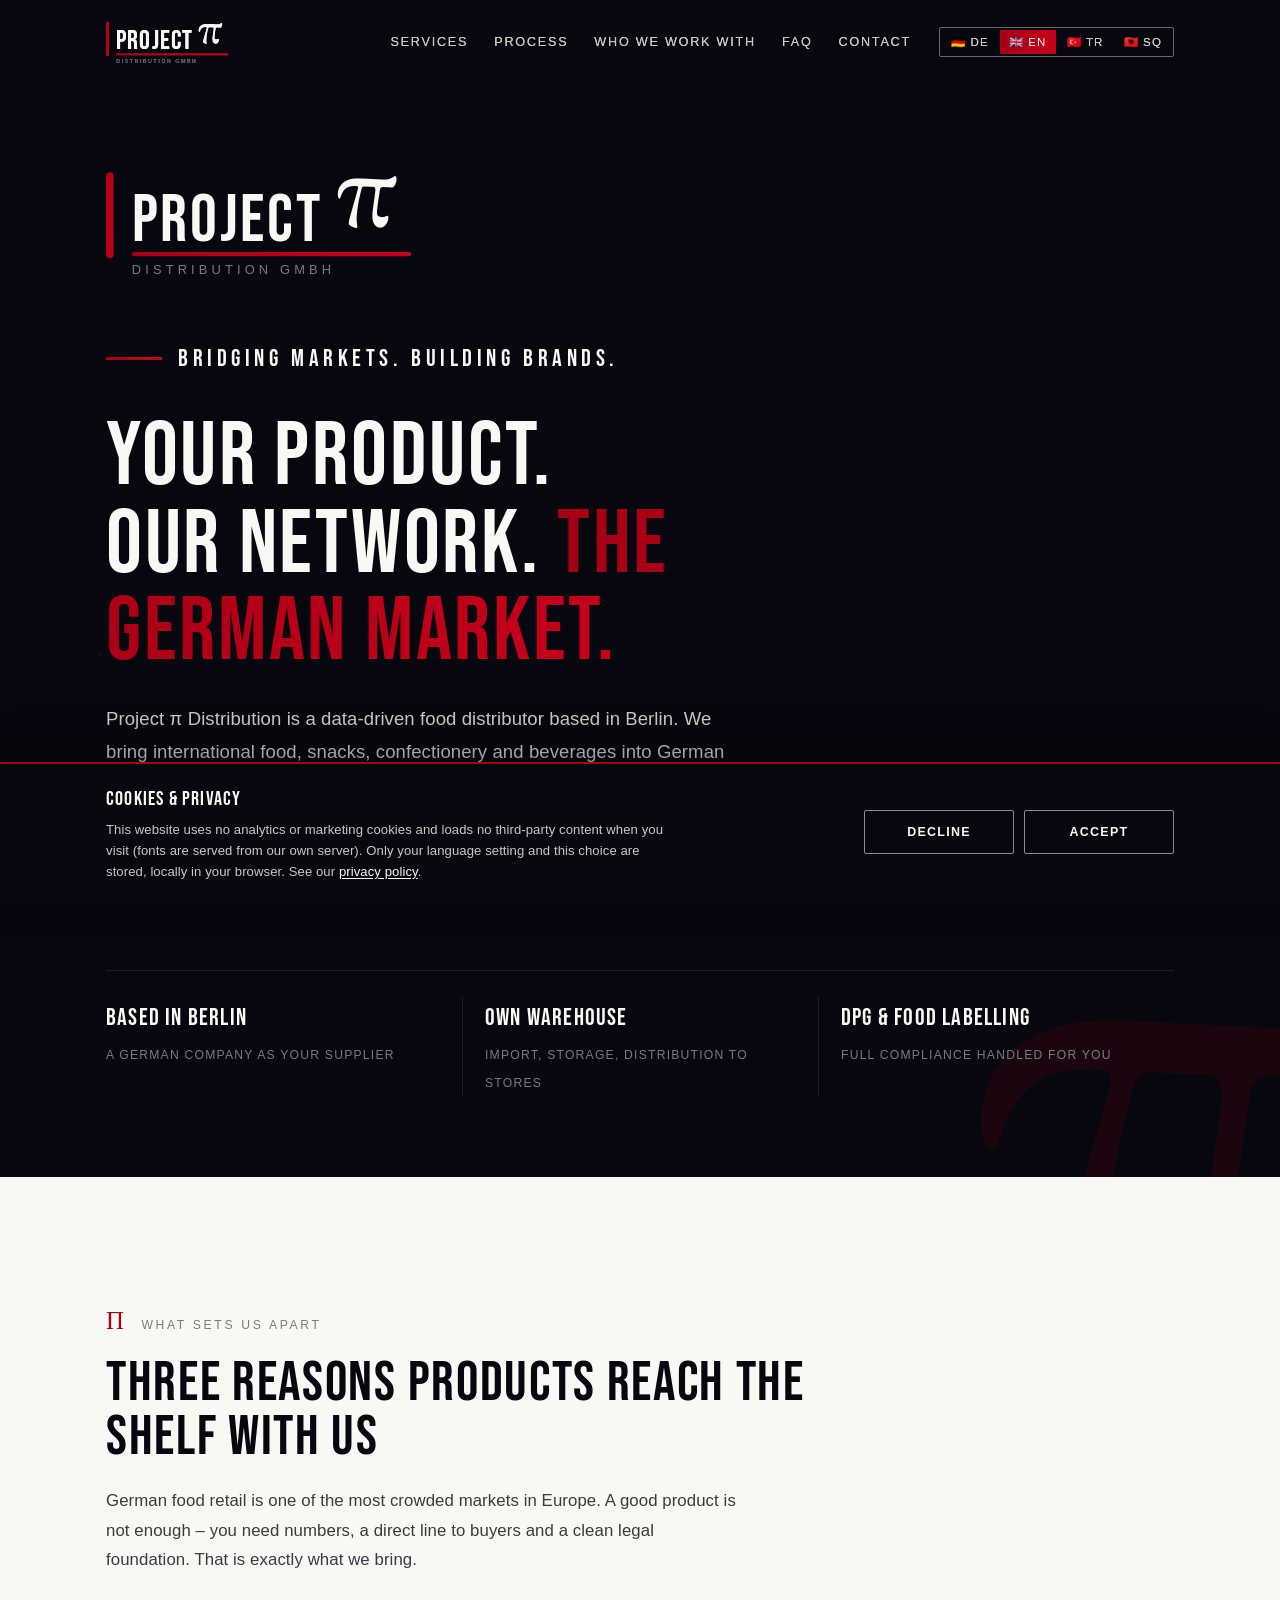
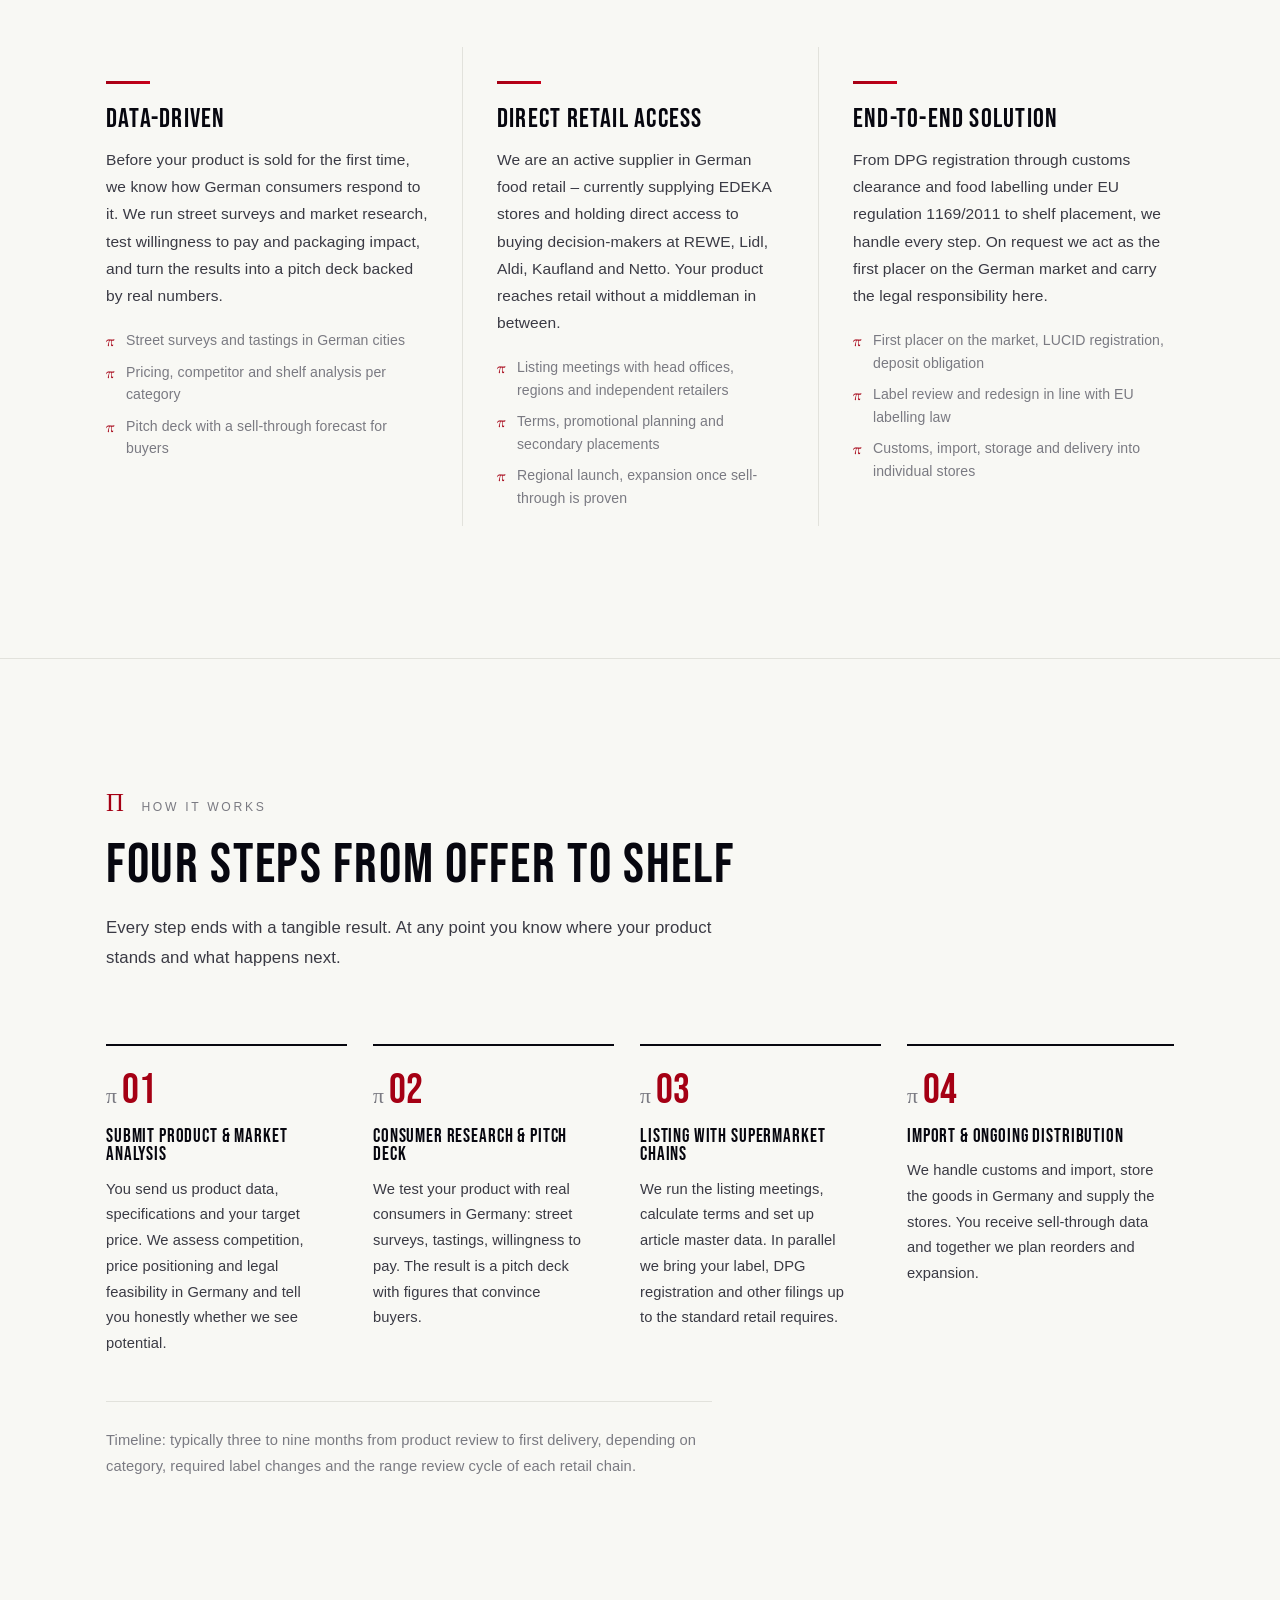
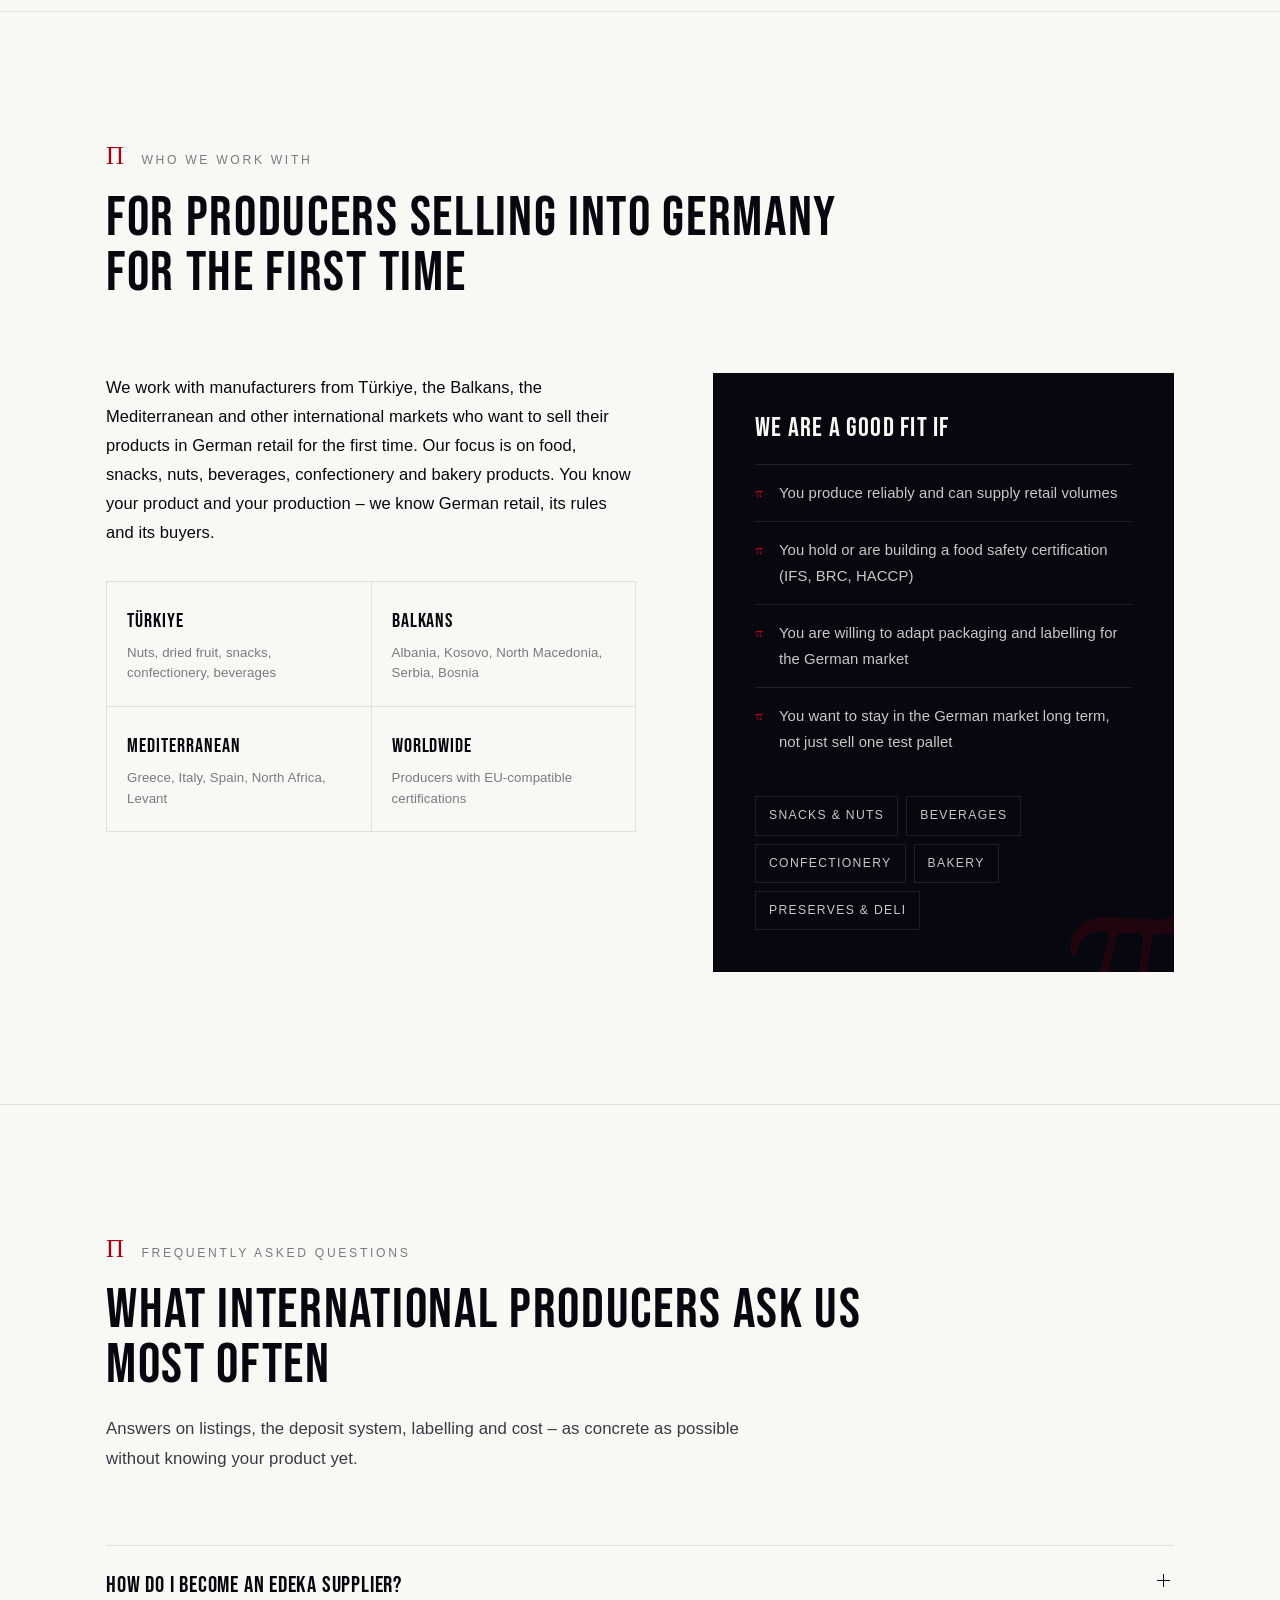
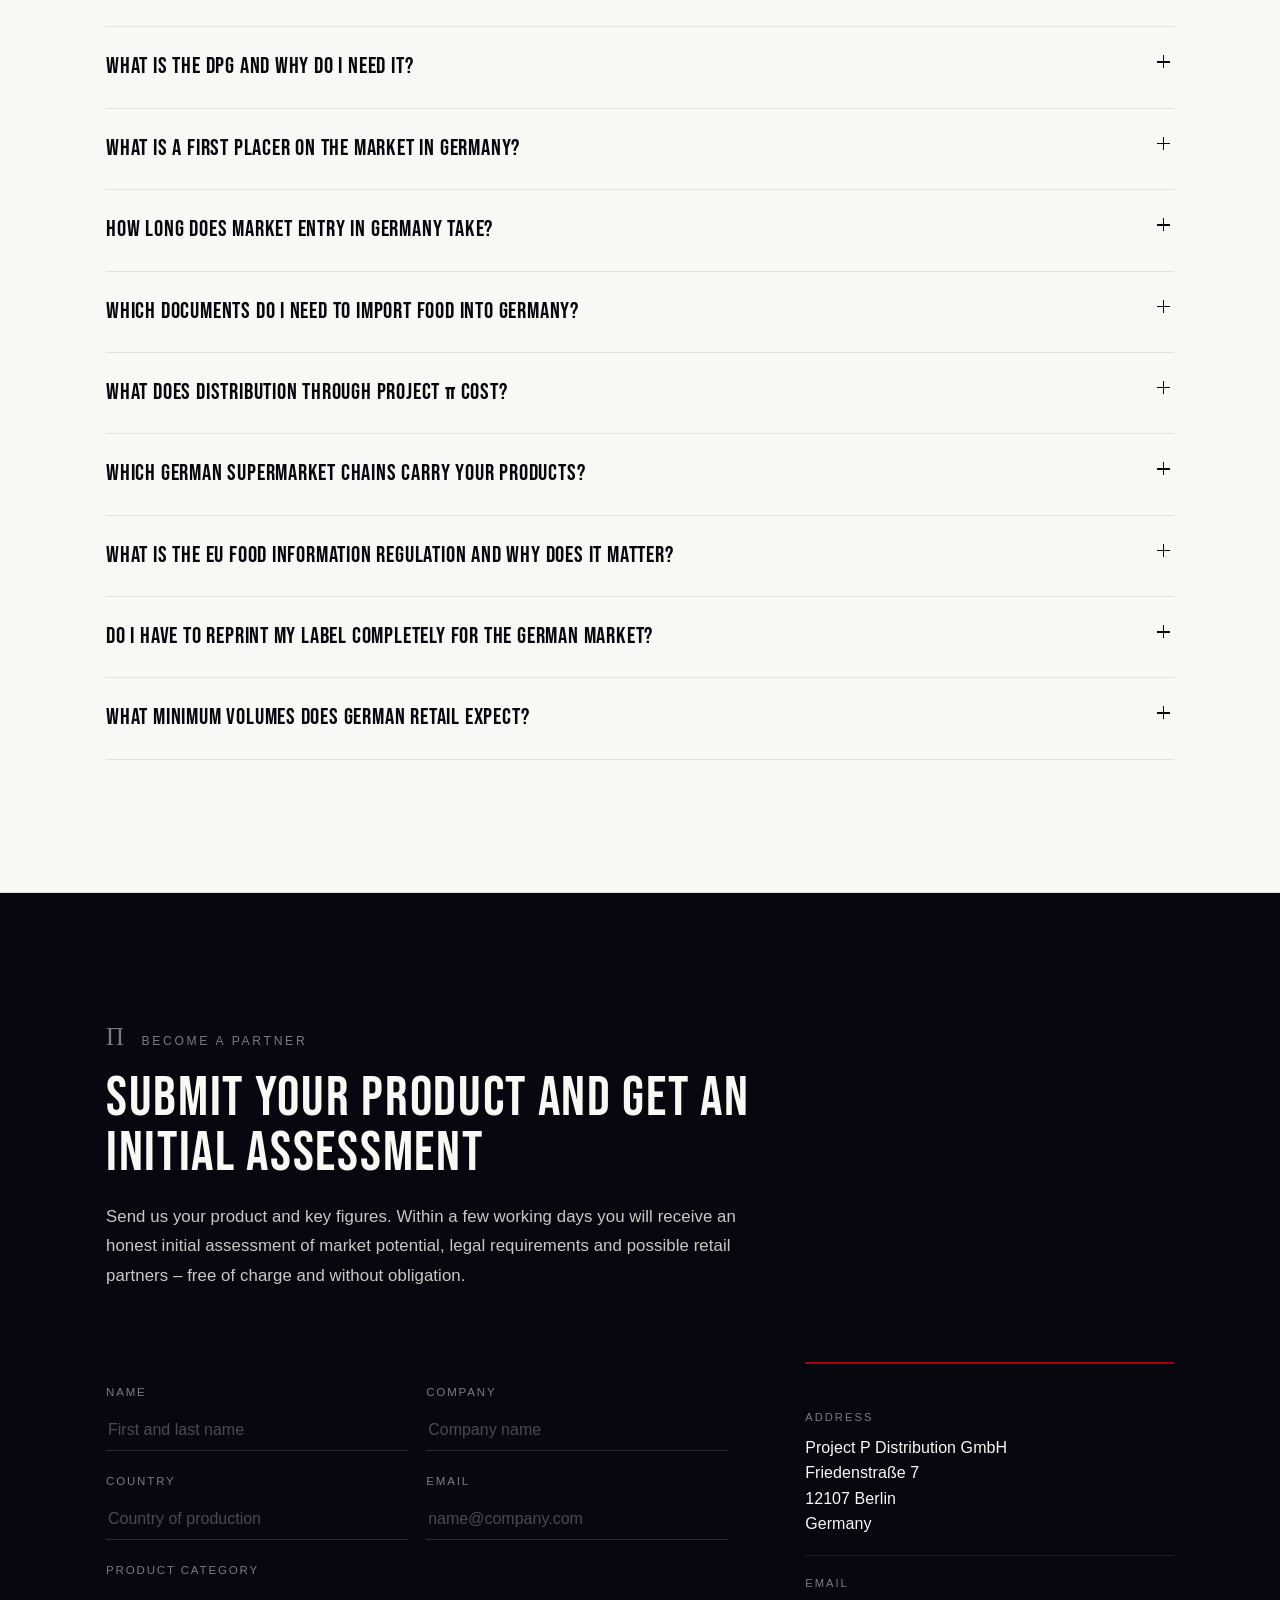
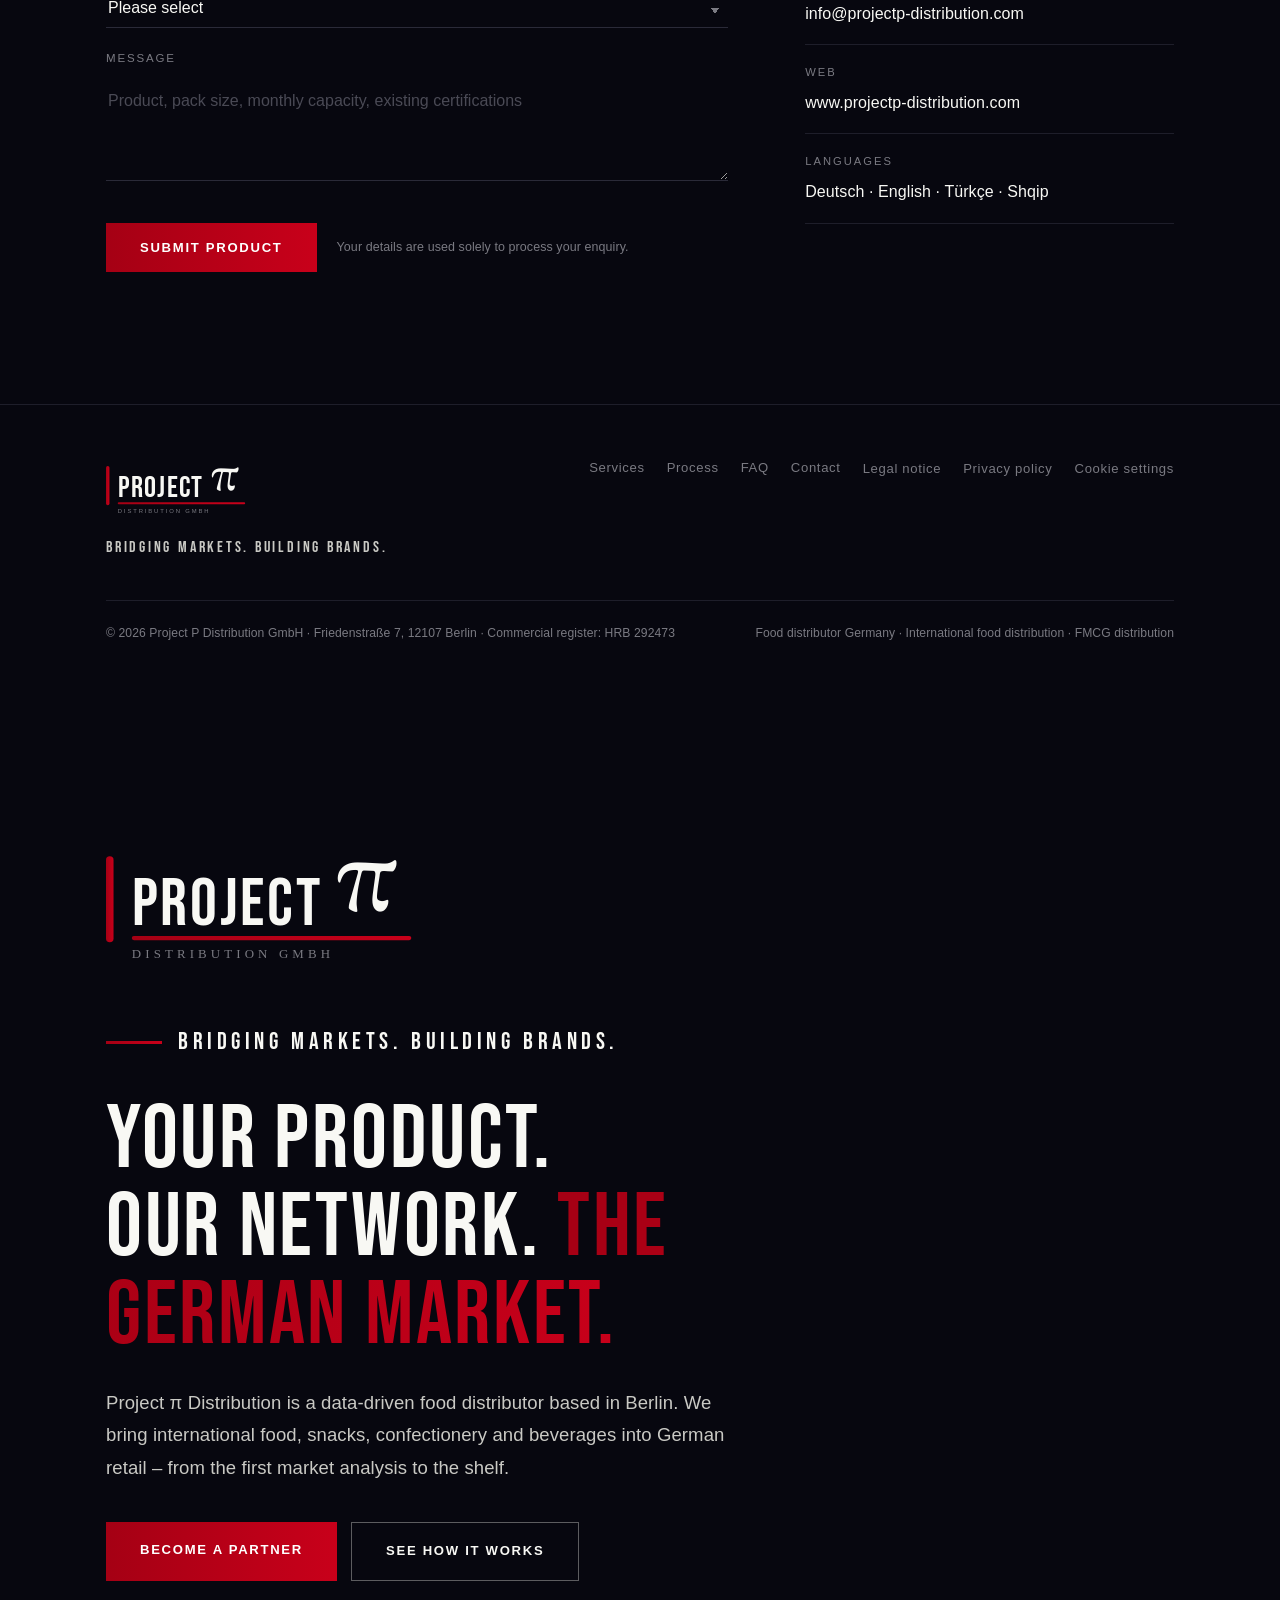
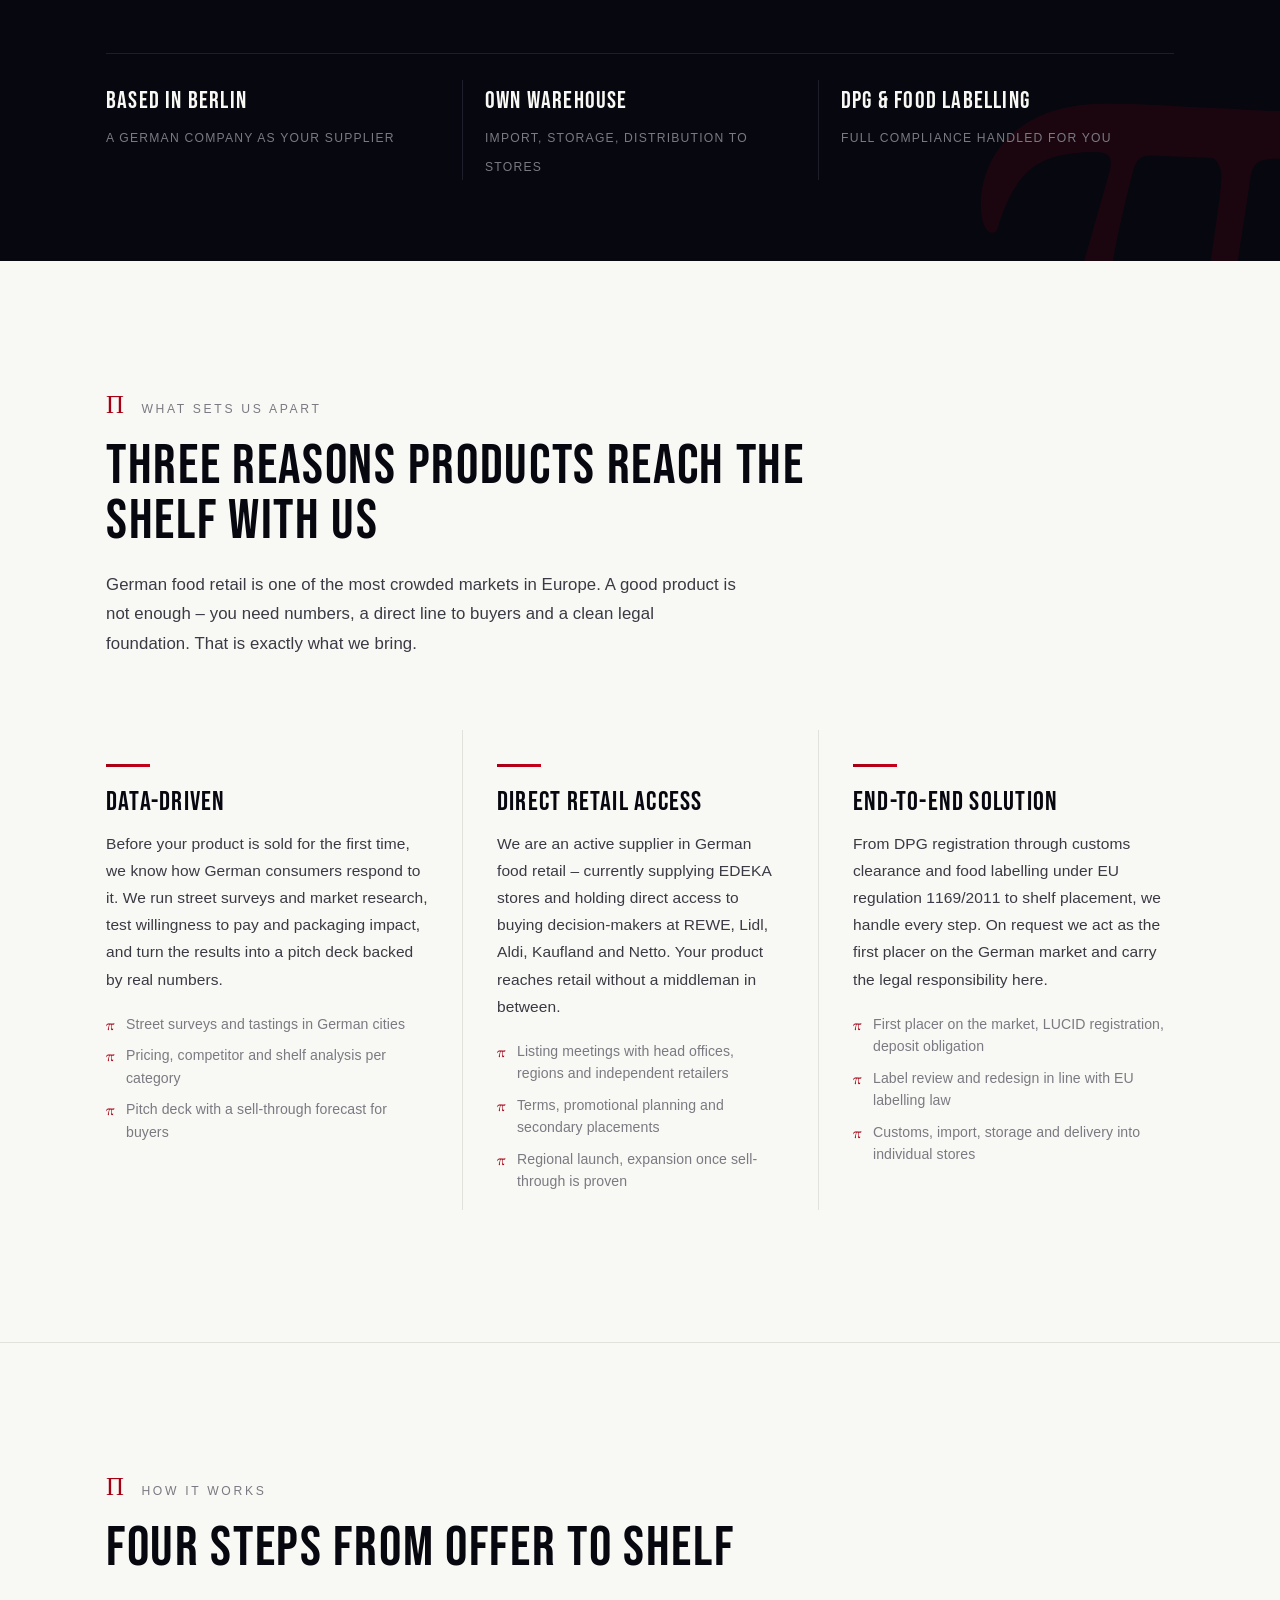
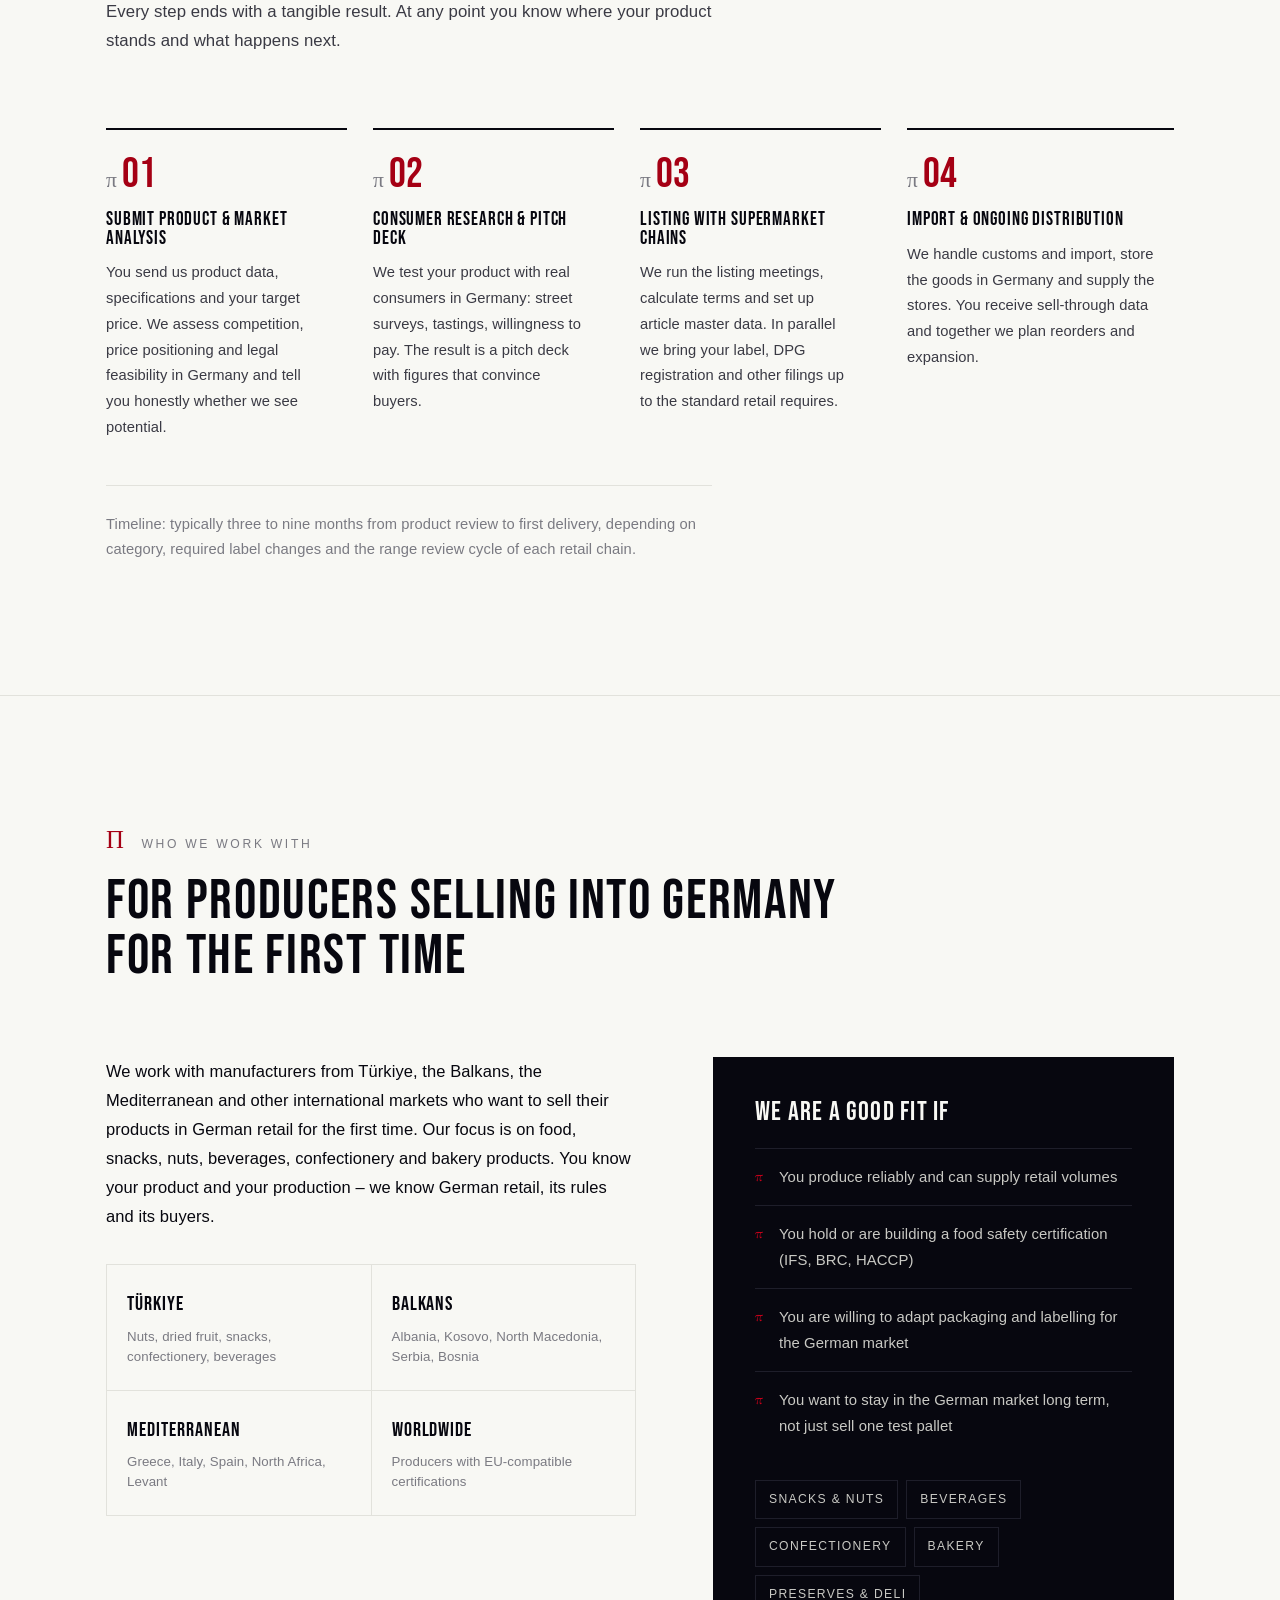
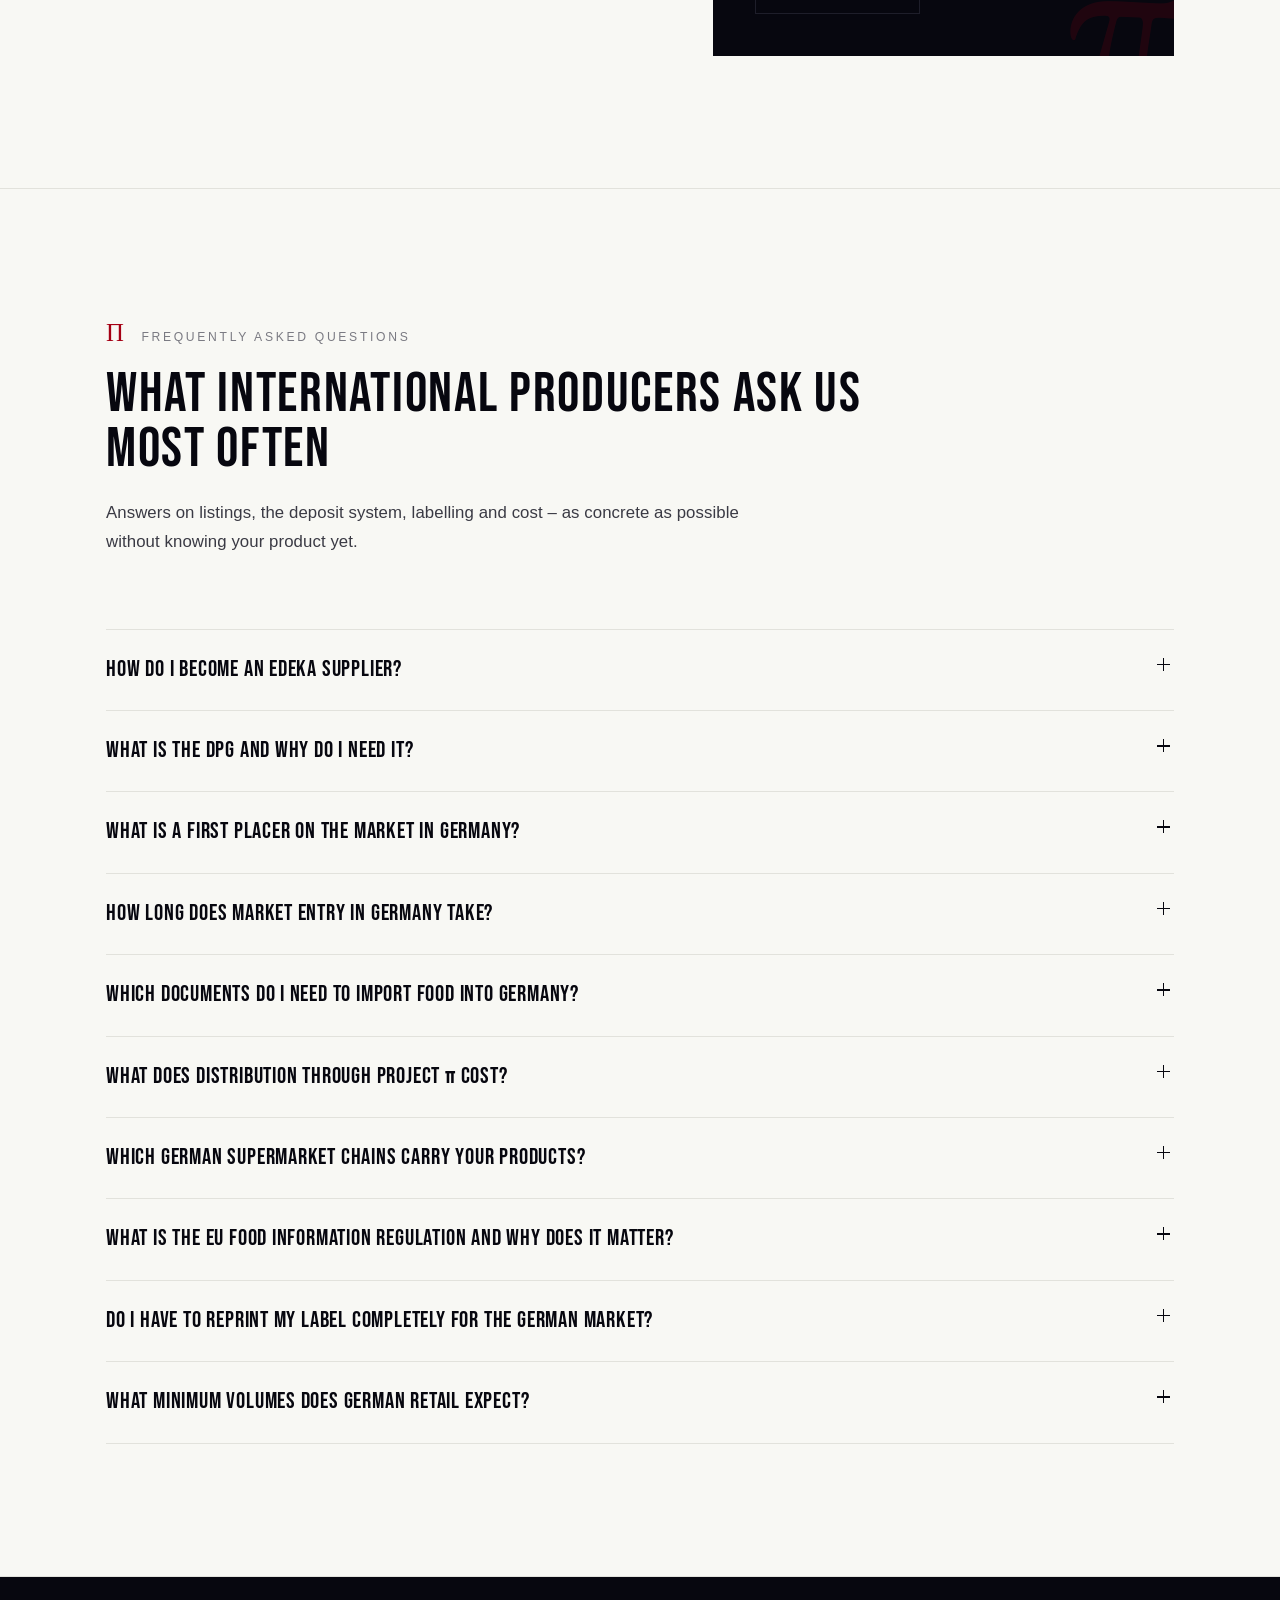
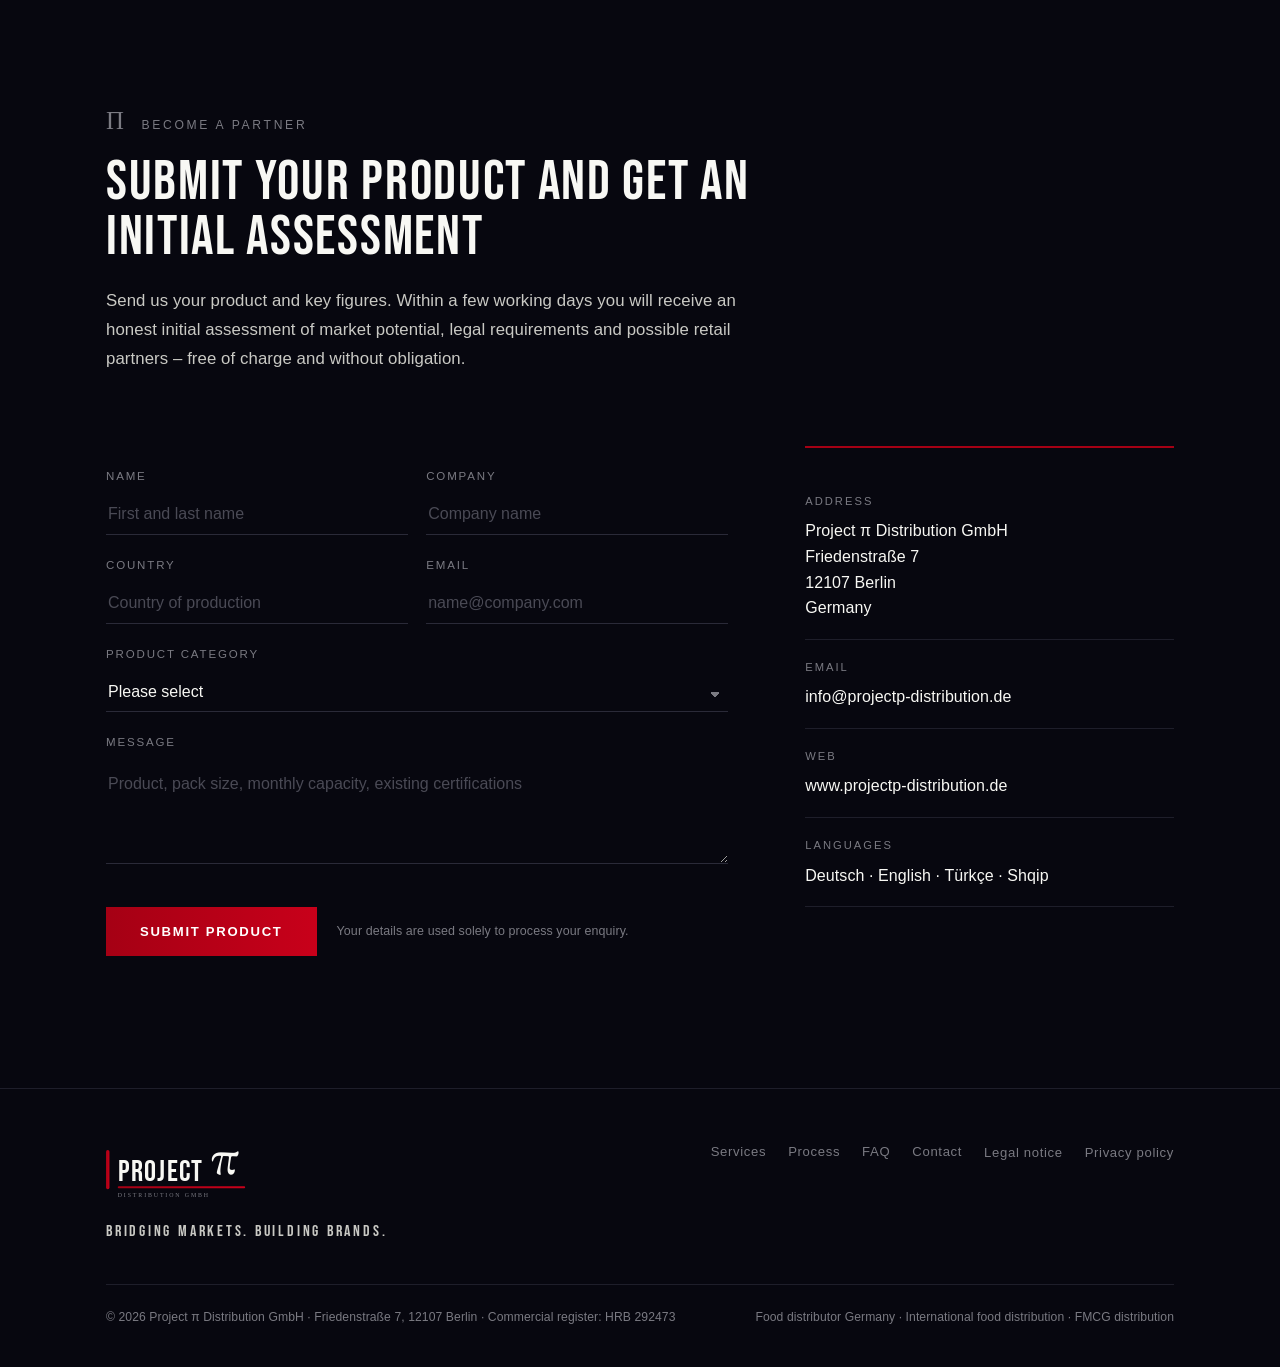
==== index.html @ 5d92ca2a "Update index.html" ====
<!DOCTYPE html>
<!DOCTYPE html>
<html lang="de">
<head>
<meta charset="utf-8">
<meta name="viewport" content="width=device-width, initial-scale=1">
<title>Project P Distribution GmbH – Lebensmittel Distributor Deutschland | EDEKA Lieferant werden</title>
<meta name="description" content="Datengetriebene Lebensmitteldistribution aus Berlin. Wir bringen internationale Lebensmittel, Snacks und Getränke in den deutschen Einzelhandel – EDEKA, REWE, Lidl, Aldi, Kaufland. Marktforschung, DPG-Anmeldung, LMIV-Kennzeichnung, Zollabwicklung und Listung aus einer Hand.">
<meta name="keywords" content="Lebensmittel Distributor Deutschland, food distributor Germany, EDEKA Lieferant werden, REWE Lieferant werden, German supermarket supplier, Lebensmittel Importeur Deutschland, food importer Germany, Erstinverkehrbringer Deutschland, DPG Anmeldung, Deutsches Pfandsystem, Markteintritt Deutschland Lebensmittel, FMCG distributor Germany, international food distribution Germany, Turkish food distributor Germany, Balkan food distributor Germany, Mediterranean food Germany, Lebensmittel exportieren nach Deutschland, LMIV Kennzeichnung, EU food import regulations, Zollabwicklung Lebensmittel Deutschland, Pfandpflicht Deutschland, Supermarkt Lieferant Deutschland, data driven food distribution">
<meta name="robots" content="index, follow, max-snippet:-1, max-image-preview:large">
<meta name="author" content="Project P Distribution GmbH">
<link rel="canonical" href="https://www.projectp-distribution.com/">

<link rel="alternate" hreflang="de" href="https://www.projectp-distribution.com/?lang=de">
<link rel="alternate" hreflang="en" href="https://www.projectp-distribution.com/?lang=en">
<link rel="alternate" hreflang="tr" href="https://www.projectp-distribution.com/?lang=tr">
<link rel="alternate" hreflang="sq" href="https://www.projectp-distribution.com/?lang=sq">
<link rel="alternate" hreflang="x-default" href="https://www.projectp-distribution.com/">

<meta property="og:type" content="website">
<meta property="og:site_name" content="Project P Distribution GmbH">
<meta property="og:locale" content="de_DE">
<meta property="og:locale:alternate" content="en_GB">
<meta property="og:locale:alternate" content="tr_TR">
<meta property="og:locale:alternate" content="sq_AL">
<meta property="og:url" content="https://www.projectp-distribution.com/">
<meta property="og:title" content="Project P Distribution GmbH – Ihr Zugang zum deutschen Lebensmitteleinzelhandel">
<meta property="og:description" content="Datengetriebene Lebensmitteldistribution aus Berlin: Marktforschung, Listung bei deutschen Supermarktketten, DPG, LMIV, Import und Logistik aus einer Hand.">
<meta property="og:image" content="https://www.projectp-distribution.com/og-image.png">
<meta name="twitter:card" content="summary_large_image">
<meta name="twitter:title" content="Project P Distribution GmbH – Food Distributor Germany">
<meta name="twitter:description" content="Bridging markets. Building brands. Internationale Lebensmittelproduzenten in den deutschen Einzelhandel bringen.">
<meta name="twitter:image" content="https://www.projectp-distribution.com/og-image.png">
<meta name="theme-color" content="#07070F">

<link rel="icon" href="data:image/svg+xml,%3Csvg xmlns='http://www.w3.org/2000/svg' viewBox='0 0 100 100'%3E%3Crect width='100' height='100' fill='%2307070F'/%3E%3Ctext x='50' y='74' font-family='EB Garamond,Garamond,serif' font-size='78' fill='%23A50014' text-anchor='middle'%3E%CF%80%3C/text%3E%3C/svg%3E">

<script type="application/ld+json">
{
  "@context": "https://schema.org",
  "@graph": [
    {
      "@type": "Organization",
      "@id": "https://www.projectp-distribution.com/#organization",
      "name": "Project P Distribution GmbH",
      "alternateName": ["Project P Distribution"],
      "url": "https://www.projectp-distribution.com/",
      "email": "info@projectp-distribution.com",
      "slogan": "Bridging markets. Building brands.",
      "description": "Datengetriebene Lebensmitteldistributionsagentur in Deutschland. Project P Distribution GmbH bringt internationale Lebensmittel, Snacks, Süßwaren und Getränke in den deutschen Lebensmitteleinzelhandel und übernimmt Marktforschung, Import, DPG-Anmeldung, LMIV-konforme Kennzeichnung, Zollabwicklung und Listung bei Supermarktketten.",
      "foundingLocation": {"@type": "Place", "name": "Berlin, Deutschland"},
      "address": {
        "@type": "PostalAddress",
        "streetAddress": "Friedenstraße 7",
        "postalCode": "12107",
        "addressLocality": "Berlin",
        "addressRegion": "Berlin",
        "addressCountry": "DE"
      },
      "contactPoint": [{
        "@type": "ContactPoint",
        "contactType": "sales",
        "email": "info@projectp-distribution.com",
        "areaServed": ["DE", "TR", "AL", "XK", "MK", "RS", "BA", "GR", "IT", "ES"],
        "availableLanguage": ["de", "en", "tr", "sq", "ar"]
      }],
      "knowsAbout": [
        "Lebensmittel Distributor Deutschland",
        "EDEKA Lieferant werden",
        "Erstinverkehrbringer Deutschland",
        "DPG Anmeldung Deutsches Pfandsystem",
        "LMIV Kennzeichnung",
        "Zollabwicklung Lebensmittel Deutschland",
        "FMCG distributor Germany",
        "German market entry for food products"
      ],
      "identifier": "HRB 292473"
    },
    {
      "@type": "WebSite",
      "@id": "https://www.projectp-distribution.com/#website",
      "url": "https://www.projectp-distribution.com/",
      "name": "Project P Distribution GmbH",
      "publisher": {"@id": "https://www.projectp-distribution.com/#organization"},
      "inLanguage": ["de", "en", "tr", "sq"]
    },
    {
      "@type": "Service",
      "@id": "https://www.projectp-distribution.com/#service-data",
      "name": "Datengetriebene Marktforschung für den deutschen Lebensmittelmarkt",
      "serviceType": "Consumer insights Germany",
      "provider": {"@id": "https://www.projectp-distribution.com/#organization"},
      "areaServed": {"@type": "Country", "name": "Deutschland"},
      "description": "Straßenumfragen, Konsumententests und Marktforschung zu Preisbereitschaft und Verpackungswirkung. Die Ergebnisse werden zu einem Pitchdeck mit belastbaren Zahlen verdichtet, mit dem Einkäufer im deutschen Lebensmitteleinzelhandel entscheiden können."
    },
    {
      "@type": "Service",
      "@id": "https://www.projectp-distribution.com/#service-retail",
      "name": "Listung bei deutschen Supermarktketten",
      "serviceType": "German supermarket supplier access",
      "provider": {"@id": "https://www.projectp-distribution.com/#organization"},
      "areaServed": {"@type": "Country", "name": "Deutschland"},
      "description": "Direkter Zugang zu Einkaufsentscheidern im deutschen Lebensmitteleinzelhandel, darunter EDEKA, REWE, Lidl, Aldi, Kaufland und Netto. Project P tritt selbst als Lieferant auf, sodass kein Zwischenhändler zwischen Produzent und Handel steht."
    },
    {
      "@type": "Service",
      "@id": "https://www.projectp-distribution.com/#service-compliance",
      "name": "Import, Compliance und Logistik für Lebensmittel",
      "serviceType": "Food import compliance Germany",
      "provider": {"@id": "https://www.projectp-distribution.com/#organization"},
      "areaServed": {"@type": "Country", "name": "Deutschland"},
      "description": "Übernahme der Rolle des Erstinverkehrbringers, DPG-Anmeldung und Pfandkennzeichnung, LMIV-konforme Etikettierung, Zollabwicklung, Verpackungsregister LUCID sowie Lagerung und Feinverteilung bis in den Markt."
    },
    {
      "@type": "FAQPage",
      "@id": "https://www.projectp-distribution.com/#faq",
      "inLanguage": "de",
      "mainEntity": [
        {"@type": "Question", "name": "Wie werde ich EDEKA Lieferant?",
         "acceptedAnswer": {"@type": "Answer", "text": "EDEKA ist genossenschaftlich organisiert: Neben der Zentrale entscheiden sieben Regionalgesellschaften und selbstständige Kaufleute über die Listung eines Produkts. Für ein Neuprodukt brauchen Sie vollständige Artikelstammdaten (GLN und GTIN über GS1), eine LMIV-konforme Kennzeichnung in deutscher Sprache, ein Lebensmittelsicherheitszertifikat wie IFS oder BRC, gesicherte Lieferfähigkeit und ein durchgerechnetes Konditionenmodell. Entscheidend ist außerdem die Begründung: Einkäufer listen aus, was sie nicht durch Daten überzeugt. Project P übernimmt diesen Weg als Ihr deutscher Lieferant, bereitet Stammdaten, Kalkulation und Pitchdeck vor und führt die Listungsgespräche."}},
        {"@type": "Question", "name": "Was ist die DPG und warum brauche ich sie?",
         "acceptedAnswer": {"@type": "Answer", "text": "Die DPG (Deutsche Pfandsystem GmbH) betreibt das Clearingsystem für das deutsche Einwegpfand. Wer pfandpflichtige Einweggetränkeverpackungen erstmals in Deutschland in Verkehr bringt, muss sich als Erstinverkehrbringer bei der DPG registrieren und jede Verpackung mit dem DPG-Zeichen und einem gültigen EAN kennzeichnen. Auf pfandpflichtige Einweggetränke werden 25 Cent Pfand erhoben, das über das DPG-System zwischen Handel und Inverkehrbringer abgerechnet wird. Ohne diese Registrierung und Kennzeichnung darf kein deutscher Händler Ihr Getränk verkaufen."}},
        {"@type": "Question", "name": "Was ist ein Erstinverkehrbringer in Deutschland?",
         "acceptedAnswer": {"@type": "Answer", "text": "Erstinverkehrbringer ist, wer ein Produkt erstmals auf dem deutschen Markt bereitstellt. Diese Rolle trägt die volle rechtliche Verantwortung für Lebensmittelsicherheit, Rückverfolgbarkeit, korrekte Kennzeichnung nach LMIV, Registrierung im Verpackungsregister LUCID und gegebenenfalls die Pfandpflicht. Ein Produzent außerhalb der EU kann diese Rolle nicht selbst ausfüllen, ohne eine verantwortliche Person oder Niederlassung in der EU zu haben. Project P kann als deutscher Erstinverkehrbringer auftreten und diese Pflichten vertraglich übernehmen."}},
        {"@type": "Question", "name": "Wie lange dauert ein Markteintritt in Deutschland?",
         "acceptedAnswer": {"@type": "Answer", "text": "Realistisch sind drei bis neun Monate von der ersten Produktprüfung bis zur ersten Lieferung ins Regal. Die Produkt- und Marktanalyse dauert etwa zwei bis vier Wochen, die Konsumentenforschung mit Straßenumfragen vier bis sechs Wochen. Der Zeitpunkt der Listung hängt danach vom Sortimentszyklus der jeweiligen Kette ab, da viele Einkaufsabteilungen nur in festen Fenstern über Neulistungen entscheiden. Anpassungen an der Etikettierung oder der Rezeptur können den Zeitraum verlängern, deshalb prüfen wir beides so früh wie möglich."}},
        {"@type": "Question", "name": "Welche Dokumente brauche ich für den Lebensmittelimport nach Deutschland?",
         "acceptedAnswer": {"@type": "Answer", "text": "Erforderlich sind in der Regel eine vollständige Produktspezifikation, Zutatenverzeichnis mit Allergenen, eine Nährwertanalyse je 100 Gramm oder Milliliter, Angaben zur Haltbarkeit sowie ein Lebensmittelsicherheitszertifikat wie IFS, BRC oder ein HACCP-Nachweis. Für den Zoll kommen Handelsrechnung, Packliste, Ursprungsnachweis und die richtige Einreihung in den TARIC-Zolltarif hinzu. Produkte tierischen Ursprungs benötigen zusätzlich ein Veterinärzertifikat und die Anmeldung über TRACES. Wir prüfen Ihre vorhandenen Unterlagen und sagen Ihnen konkret, was fehlt."}},
        {"@type": "Question", "name": "Was kostet eine Distribution über Project P?",
         "acceptedAnswer": {"@type": "Answer", "text": "Es gibt keinen Pauschalpreis, weil Kategorie, Volumen, Pfandpflicht und Umfang der nötigen Anpassungen die Kosten bestimmen. Üblich sind zwei Modelle: Wir kaufen Ihre Ware ein und verdienen an der Handelsspanne als Lieferant, oder wir arbeiten für Marktforschung und Listung mit einem klar definierten Projekthonorar. Häufig ist eine Kombination sinnvoll, bei der die Vorleistung projektbezogen und die laufende Distribution über die Spanne läuft. Die erste Produktprüfung und die Ersteinschätzung zum Marktpotenzial sind kostenlos."}},
        {"@type": "Question", "name": "In welchen deutschen Supermarktketten sind eure Produkte erhältlich?",
         "acceptedAnswer": {"@type": "Answer", "text": "Wir beliefern den deutschen Lebensmitteleinzelhandel aktiv über EDEKA und arbeiten mit Einkaufsentscheidern bei REWE, Lidl, Aldi, Kaufland und Netto sowie mit Großhandel und Fachhandel. Der deutsche Handel ist stark dezentral, gerade bei EDEKA und REWE entscheiden Regionalgesellschaften und selbstständige Kaufleute mit. Deshalb starten viele Produkte regional und werden nach nachgewiesenem Abverkauf ausgeweitet. Welche Kette für Ihr Produkt die richtige ist, hängt von Preislage, Kategorie und Zielgruppe ab und wird im Rahmen der Marktanalyse festgelegt."}},
        {"@type": "Question", "name": "Was ist LMIV und warum ist es wichtig?",
         "acceptedAnswer": {"@type": "Answer", "text": "LMIV steht für Lebensmittelinformationsverordnung, die EU-Verordnung 1169/2011 über die Information der Verbraucher über Lebensmittel. Sie schreibt vor, welche Angaben auf der Verpackung stehen müssen: Bezeichnung, Zutatenverzeichnis mit hervorgehobenen Allergenen, Nettofüllmenge, Mindesthaltbarkeitsdatum, Nährwerttabelle je 100 Gramm oder Milliliter sowie Name und Anschrift des verantwortlichen Lebensmittelunternehmers in der EU. In Deutschland müssen diese Pflichtangaben in deutscher Sprache und mit einer Mindestschriftgröße von 1,2 Millimetern x-Höhe erscheinen. Ein falsches Etikett führt zu Beanstandungen durch die Lebensmittelüberwachung und im schlimmsten Fall zur Auslistung."}},
        {"@type": "Question", "name": "Muss ich mein Etikett für den deutschen Markt komplett neu drucken?",
         "acceptedAnswer": {"@type": "Answer", "text": "Nicht zwingend. Wenn Ihre bestehende Verpackung die Pflichtangaben bereits vollständig und lesbar enthält, reicht häufig ein deutschsprachiges Zusatzetikett, das fest und dauerhaft angebracht wird. Fehlen dagegen Angaben wie die Nährwerttabelle, oder ist die Schrift zu klein, ist eine Neugestaltung des Hauptetiketts der sauberere und langfristig günstigere Weg. Wir prüfen Ihre aktuelle Verpackung, sagen Ihnen, welcher Weg zulässig ist, und liefern eine druckfertige Vorlage."}},
        {"@type": "Question", "name": "Welche Mindestmengen erwartet der deutsche Handel?",
         "acceptedAnswer": {"@type": "Answer", "text": "Es gibt keine feste Grenze, aber der Handel erwartet Lieferfähigkeit über die gesamte Listungsdauer. Für einen regionalen Start reicht oft eine Produktionsmenge im Bereich weniger Paletten pro Monat, für eine nationale Listung müssen Sie in der Regel deutlich größere Volumen und kurze Nachlieferzeiten sicherstellen. Wichtiger als die reine Menge sind eine stabile Produktion, gleichbleibende Qualität und ausreichend Restlaufzeit bei der Anlieferung. Wir kalkulieren den benötigten Bedarf gemeinsam mit Ihnen, bevor wir eine Listung zusagen."}}
      ]
    }
  ]
}
</script>

<style>
/* Schriften werden vom eigenen Server geladen (Dateien neben index.html) - keine Verbindung zu Google */
@font-face{font-family:'Bebas Neue';font-style:normal;font-weight:400;font-display:swap;src:local('Bebas Neue'),local('BebasNeue-Regular'),url('BebasNeue-Regular.ttf') format('truetype')}
@font-face{font-family:'EB Garamond';font-style:normal;font-weight:400;font-display:swap;src:local('EB Garamond Regular'),local('EBGaramond-Regular'),url('EBGaramond-Regular.ttf') format('truetype')}
@font-face{font-family:'EB Garamond';font-style:normal;font-weight:500;font-display:swap;src:local('EB Garamond Medium'),local('EBGaramond-Medium'),url('EBGaramond-Medium.ttf') format('truetype')}
@font-face{font-family:'Montserrat';font-style:normal;font-weight:300;font-display:swap;src:local('Montserrat Light'),local('Montserrat-Light'),url('Montserrat-Light.ttf') format('truetype')}
@font-face{font-family:'Montserrat';font-style:normal;font-weight:400;font-display:swap;src:local('Montserrat Regular'),local('Montserrat-Regular'),url('Montserrat-Regular.ttf') format('truetype')}
@font-face{font-family:'Montserrat';font-style:normal;font-weight:600;font-display:swap;src:local('Montserrat SemiBold'),local('Montserrat-SemiBold'),url('Montserrat-SemiBold.ttf') format('truetype')}
:root{
  --night:#07070F;
  --burg:#A50014;
  --burg2:#C8001A;
  --warm:#F8F8F4;
  --steel:#7A7A82;
  --line:#E2E2DC;
  --line-dark:#1E1E2A;
  --grad:linear-gradient(90deg,#A50014 0%,#C8001A 100%);
  --maxw:1180px;
  --pad:clamp(20px,5vw,56px);
}
*{box-sizing:border-box;margin:0;padding:0}
html{scroll-behavior:smooth;scroll-padding-top:88px;-webkit-text-size-adjust:100%;overflow-x:hidden}
body{
  background:var(--warm);color:var(--night);
  font-family:'Montserrat',Helvetica,Arial,sans-serif;font-weight:300;
  font-size:16.5px;line-height:1.75;letter-spacing:.005em;
  overflow-x:hidden;
}
img,svg{display:block;max-width:100%}
a{color:inherit}
::selection{background:var(--burg);color:#fff}
:focus-visible{outline:2px solid var(--burg);outline-offset:3px}
@media (prefers-reduced-motion:reduce){html{scroll-behavior:auto}*{transition:none!important;animation:none!important}}

.wrap{max-width:var(--maxw);margin:0 auto;padding-left:var(--pad);padding-right:var(--pad)}
h1,h2,h3,.bebas{font-family:'Bebas Neue',Impact,sans-serif;font-weight:400;letter-spacing:.03em;line-height:.98}
h1{font-size:clamp(2.9rem,7.4vw,5.6rem)}
h2{font-size:clamp(2.1rem,4.6vw,3.5rem)}
h3{font-size:clamp(1.3rem,2.2vw,1.7rem);letter-spacing:.045em}
p{max-width:68ch}
.pi{font-family:'EB Garamond',Garamond,serif;font-weight:400}

/* ---------- NAV ---------- */
header.nav{position:fixed;top:0;left:0;right:0;z-index:90;transition:background .35s ease,box-shadow .35s ease,border-color .35s ease;border-bottom:1px solid transparent}
header.nav .bar{max-width:var(--maxw);margin:0 auto;padding:14px var(--pad);display:flex;align-items:center;gap:28px}
header.nav .logo{flex:0 0 auto}
header.nav .logo svg{width:172px;height:56px}
.logo-word,.logo-pi{fill:#F8F8F4;transition:fill .35s ease}
.logo-sub{fill:#7A7A82}
header.nav.solid{background:rgba(248,248,244,.96);backdrop-filter:blur(10px);border-bottom-color:var(--line)}
header.nav.solid .logo-word,header.nav.solid .logo-pi{fill:#07070F}
nav.links{margin-left:auto;display:flex;align-items:center;gap:26px}
nav.links a{font-size:.79rem;letter-spacing:.14em;text-transform:uppercase;text-decoration:none;color:#C9C9C4;transition:color .2s}
header.nav.solid nav.links a{color:var(--steel)}
nav.links a:hover{color:var(--burg)}
.langs{display:flex;gap:2px;border:1px solid rgba(255,255,255,.22);border-radius:2px;padding:2px}
header.nav.solid .langs{border-color:var(--line)}
.langs button{background:none;border:0;cursor:pointer;font-family:'Montserrat',sans-serif;font-weight:400;font-size:.72rem;letter-spacing:.1em;color:#C9C9C4;padding:5px 9px;border-radius:1px;transition:.2s}
header.nav.solid .langs button{color:var(--steel)}
.langs button:hover{color:#fff}
header.nav.solid .langs button:hover{color:var(--night)}
.langs button[aria-current="true"]{background:var(--grad);color:#fff}
header.nav.solid .langs button[aria-current="true"]{color:#fff}
.burger{display:none;background:none;border:1px solid rgba(255,255,255,.25);border-radius:2px;cursor:pointer;padding:9px 11px}
.burger span{display:block;width:19px;height:1.5px;background:#F8F8F4;margin:4px 0}
header.nav.solid .burger{border-color:var(--line)}
header.nav.solid .burger span{background:var(--night)}

/* ---------- BUTTONS ---------- */
.btn{display:inline-block;font-family:'Montserrat',sans-serif;font-weight:600;font-size:.82rem;letter-spacing:.13em;text-transform:uppercase;text-decoration:none;padding:17px 34px;border:0;cursor:pointer;transition:transform .18s ease,filter .18s ease}
.btn-primary{background:var(--grad);color:#fff}
.btn-primary:hover{filter:brightness(1.12);transform:translateY(-2px)}
.btn-ghost{border:1px solid rgba(248,248,244,.35);color:var(--warm);background:none}
.btn-ghost:hover{border-color:var(--warm)}
.btn-dark{background:var(--night);color:var(--warm)}
.btn-dark:hover{filter:brightness(1.5)}

/* ---------- HERO ---------- */
.hero{background:var(--night);color:var(--warm);position:relative;overflow:hidden;padding:clamp(140px,17vh,190px) 0 clamp(60px,9vh,96px)}
.hero .wrap{position:relative;z-index:2}
.hero-pi{position:absolute;right:-6vw;bottom:-16vh;font-family:'EB Garamond',serif;font-size:clamp(30rem,58vw,60rem);line-height:.7;color:#A50014;opacity:.13;z-index:1;pointer-events:none;user-select:none}
.hero-logo svg{width:min(430px,86vw);height:auto;margin-bottom:clamp(30px,5vh,52px)}
.hero h1{max-width:16ch;margin-bottom:26px}
.hero h1 em{font-style:normal;background:var(--grad);-webkit-background-clip:text;background-clip:text;color:transparent}
.hero .sub{font-size:clamp(1rem,1.55vw,1.16rem);color:#C9C9C4;max-width:60ch;margin-bottom:38px}
.slogan{display:flex;align-items:center;gap:16px;margin-bottom:34px}
.slogan .rule{width:56px;height:3px;background:var(--grad);flex:0 0 auto}
.slogan span{font-family:'Bebas Neue',sans-serif;font-size:clamp(1.05rem,2.1vw,1.5rem);letter-spacing:.19em;color:var(--warm)}
.hero-cta{display:flex;flex-wrap:wrap;gap:14px;margin-bottom:clamp(48px,8vh,78px)}
.trust{display:flex;flex-wrap:wrap;gap:0;border-top:1px solid var(--line-dark);padding-top:26px}
.trust div{flex:1 1 210px;padding-right:26px;border-left:1px solid var(--line-dark);padding-left:22px}
.trust div:first-child{border-left:0;padding-left:0}
.trust b{display:block;font-family:'Bebas Neue',sans-serif;font-size:1.5rem;letter-spacing:.05em;font-weight:400;color:var(--warm)}
.trust small{font-size:.76rem;letter-spacing:.1em;text-transform:uppercase;color:var(--steel)}

/* ---------- SECTIONS ---------- */
section.band{padding:clamp(76px,11vw,132px) 0;position:relative}
section.band + section.band{border-top:1px solid var(--line)}
section.band.contact{border-top-color:var(--night)}
.skip:focus{left:12px!important;top:12px;background:var(--warm);color:var(--night);padding:11px 16px;z-index:300;font-size:.85rem}
.mark{display:flex;align-items:baseline;gap:12px;margin-bottom:20px}
.mark .pi{font-size:1.55rem;color:var(--burg);line-height:1}
.mark span{font-size:.76rem;letter-spacing:.22em;text-transform:uppercase;color:var(--steel)}
.head{max-width:760px;margin-bottom:clamp(46px,6vw,72px)}
.head p{margin-top:20px;color:#3A3A44;font-size:1.05rem}

/* USP */
.pillars{display:grid;grid-template-columns:repeat(3,1fr);gap:0}
.pillar{padding:34px 34px 8px 34px;border-left:1px solid var(--line)}
.pillar:first-child{padding-left:0;border-left:0}
.pillar:last-child{padding-right:0}
.pillar .top{width:44px;height:3px;background:var(--grad);margin-bottom:22px}
.pillar h3{margin-bottom:14px}
.pillar p{font-size:.97rem;color:#3A3A44}
.pillar ul{list-style:none;margin-top:20px}
.pillar li{font-size:.88rem;color:var(--steel);padding-left:20px;position:relative;margin-bottom:9px;line-height:1.6}
.pillar li:before{content:"π";font-family:'EB Garamond',serif;color:var(--burg);position:absolute;left:0;top:-1px;font-size:1rem}

/* PROCESS */
.steps{display:grid;grid-template-columns:repeat(4,1fr);gap:0;counter-reset:s}
.step{padding:0 30px 0 0;border-top:2px solid var(--night);padding-top:24px;margin-right:26px}
.step:last-child{margin-right:0;padding-right:0}
.step .no{font-family:'Bebas Neue',sans-serif;font-size:2.6rem;line-height:1;color:var(--burg);display:flex;align-items:baseline;gap:5px;margin-bottom:16px}
.step .no .pi{font-size:1.35rem;color:var(--steel)}
.step h3{margin-bottom:12px;font-size:1.18rem}
.step p{font-size:.92rem;color:#3A3A44}
.proc-note{margin-top:44px;padding-top:26px;border-top:1px solid var(--line);font-size:.92rem;color:var(--steel);max-width:74ch}

/* TARGET */
.tgt{display:grid;grid-template-columns:1.15fr 1fr;gap:clamp(36px,6vw,84px);align-items:start}
.regions{display:grid;grid-template-columns:1fr 1fr;gap:1px;background:var(--line);border:1px solid var(--line);margin-top:34px}
.regions div{background:var(--warm);padding:22px 20px}
.regions b{font-family:'Bebas Neue',sans-serif;font-weight:400;font-size:1.22rem;letter-spacing:.05em;display:block;margin-bottom:5px}
.regions small{font-size:.83rem;color:var(--steel);line-height:1.55;display:block}
.fitbox{background:var(--night);color:var(--warm);padding:clamp(28px,3.4vw,42px);position:relative;overflow:hidden}
.fitbox .bgpi{position:absolute;right:-10px;bottom:-70px;font-family:'EB Garamond',serif;font-size:14rem;line-height:1;color:#A50014;opacity:.16}
.fitbox h3{margin-bottom:22px;position:relative;z-index:2}
.fitbox ul{list-style:none;position:relative;z-index:2}
.fitbox li{padding:15px 0 15px 24px;border-top:1px solid var(--line-dark);font-size:.93rem;color:#C9C9C4;position:relative}
.fitbox li:before{content:"π";font-family:'EB Garamond',serif;color:var(--burg2);position:absolute;left:0;top:14px}
.cats{display:flex;flex-wrap:wrap;gap:8px;margin-top:26px;position:relative;z-index:2}
.cats span{border:1px solid var(--line-dark);color:#C9C9C4;font-size:.76rem;letter-spacing:.11em;text-transform:uppercase;padding:8px 13px}

/* FAQ */
.faq{border-top:1px solid var(--line)}
.faq details{border-bottom:1px solid var(--line)}
.faq summary{list-style:none;cursor:pointer;padding:26px 44px 26px 0;position:relative;display:block;font-family:'Bebas Neue',sans-serif;font-size:clamp(1.15rem,2vw,1.42rem);letter-spacing:.035em;line-height:1.25;transition:color .2s}
.faq summary::-webkit-details-marker{display:none}
.faq summary:hover{color:var(--burg)}
.faq summary:after{content:"";position:absolute;right:4px;top:34px;width:13px;height:1.5px;background:var(--night);transition:transform .25s ease}
.faq summary:before{content:"";position:absolute;right:9.75px;top:28px;width:1.5px;height:13px;background:var(--night);transition:transform .25s ease,opacity .25s ease}
.faq details[open] summary:before{opacity:0;transform:rotate(90deg)}
.faq details[open] summary{color:var(--burg)}
.faq details[open] summary:after{background:var(--burg)}
.faq .ans{padding:0 clamp(0px,7vw,110px) 30px 0;font-size:.98rem;color:#3A3A44}
.faq .ans p{max-width:76ch}

/* CONTACT */
.contact{background:var(--night);color:var(--warm)}
.contact h2,.contact h3{color:var(--warm)}
.contact .head p{color:#C9C9C4}
.contact .mark span{color:var(--steel)}
.cgrid{display:grid;grid-template-columns:1.35fr .8fr;gap:clamp(36px,6vw,80px);align-items:start}
form .row{display:grid;grid-template-columns:1fr 1fr;gap:18px}
form label{display:block;font-size:.72rem;letter-spacing:.16em;text-transform:uppercase;color:var(--steel);margin:20px 0 8px}
form input,form select,form textarea{width:100%;background:transparent;border:0;border-bottom:1px solid #2A2A38;color:var(--warm);font-family:'Montserrat',sans-serif;font-weight:300;font-size:1rem;padding:11px 2px;transition:border-color .2s}
form textarea{resize:vertical;min-height:104px;line-height:1.6}
form input:focus,form select:focus,form textarea:focus{outline:none;border-bottom-color:var(--burg2)}
form select{appearance:none;border-radius:0;background-image:linear-gradient(45deg,transparent 50%,#7A7A82 50%),linear-gradient(135deg,#7A7A82 50%,transparent 50%);background-position:calc(100% - 13px) 20px,calc(100% - 8px) 20px;background-size:5px 5px,5px 5px;background-repeat:no-repeat;cursor:pointer}
form select option{background:#07070F;color:#F8F8F4}
form input::placeholder,form textarea::placeholder{color:#4A4A55}
form .send{margin-top:34px;display:flex;flex-wrap:wrap;align-items:center;gap:20px}
.formnote{font-size:.78rem;color:var(--steel);max-width:44ch;line-height:1.6}
.status{margin-top:18px;font-size:.9rem;display:none;padding:14px 16px;border-left:3px solid var(--burg2)}
.status.show{display:block}
.status.ok{background:rgba(165,0,20,.14);color:#F8F8F4}
.status.err{background:rgba(122,122,130,.16);color:#C9C9C4}
.cinfo{border-top:2px solid var(--burg);padding-top:26px}
.cinfo .item{padding:18px 0;border-bottom:1px solid var(--line-dark)}
.cinfo .k{font-size:.7rem;letter-spacing:.18em;text-transform:uppercase;color:var(--steel);margin-bottom:7px}
.cinfo .v{font-size:1rem;color:var(--warm);text-decoration:none;line-height:1.6;display:block}
a.v:hover{color:var(--burg2)}

/* FOOTER */
footer{background:var(--night);color:var(--steel);border-top:1px solid var(--line-dark);padding:52px 0 40px}
.fgrid{display:flex;flex-wrap:wrap;gap:30px;align-items:flex-start;justify-content:space-between}
footer .logo svg{width:196px;height:64px}
.ftag{font-family:'Bebas Neue',sans-serif;font-size:1.02rem;letter-spacing:.17em;color:#C9C9C4;margin-top:12px}
.flinks{display:flex;flex-wrap:wrap;gap:22px;align-items:center}
.flinks a,.flinks button{background:none;border:0;cursor:pointer;font-family:'Montserrat',sans-serif;font-weight:300;font-size:.82rem;color:var(--steel);text-decoration:none;letter-spacing:.05em}
.flinks a:hover,.flinks button:hover{color:var(--warm)}
.fbottom{margin-top:38px;padding-top:22px;border-top:1px solid var(--line-dark);display:flex;flex-wrap:wrap;gap:14px;justify-content:space-between;font-size:.76rem;line-height:1.7}

/* LEGAL OVERLAY */
.overlay{position:fixed;inset:0;background:rgba(7,7,15,.72);backdrop-filter:blur(4px);z-index:200;display:none;padding:5vh var(--pad)}
.overlay.open{display:block}
.sheet{background:var(--warm);max-width:760px;margin:0 auto;max-height:90vh;overflow:auto;padding:clamp(26px,4vw,52px);position:relative}
.sheet h2{margin-bottom:24px}
.sheet p{font-size:.95rem;margin-bottom:14px;color:#3A3A44}
.sheet .close{position:absolute;top:16px;right:18px;background:none;border:1px solid var(--line);cursor:pointer;font-size:1.1rem;line-height:1;padding:8px 12px;color:var(--night)}
.ph{background:rgba(165,0,20,.09);border-left:3px solid var(--burg);padding:12px 14px;font-size:.9rem;display:block;margin:14px 0}


/* ---------- COOKIE BANNER ---------- */
.cookie[hidden]{display:none}
.cookie{position:fixed;left:0;right:0;bottom:0;z-index:150;background:var(--night);color:var(--warm);border-top:2px solid var(--burg);box-shadow:0 -10px 40px rgba(0,0,0,.35)}
.ck-in{max-width:var(--maxw);margin:0 auto;padding:18px var(--pad);display:flex;gap:28px;align-items:center;justify-content:space-between}
.ck-txt strong{display:block;font-family:'Bebas Neue',Impact,sans-serif;font-weight:400;font-size:1.25rem;letter-spacing:.06em;margin-bottom:2px}
.ck-txt p{font-size:.82rem;line-height:1.6;color:#C9C9C4;max-width:78ch}
.ck-txt a{color:var(--warm);text-decoration:underline;text-underline-offset:2px}
.ck-btns{display:flex;gap:10px;flex:0 0 auto}
.ck-btn{font-family:'Montserrat',sans-serif;font-weight:600;font-size:.78rem;letter-spacing:.1em;text-transform:uppercase;padding:14px 24px;min-width:150px;cursor:pointer;background:none;color:var(--warm);border:1px solid rgba(248,248,244,.55);border-radius:2px;transition:background .2s,border-color .2s}
.ck-btn:hover{background:rgba(248,248,244,.1);border-color:var(--warm)}
@media(max-width:760px){
  .ck-in{flex-direction:column;align-items:stretch;gap:14px;padding:16px var(--pad) calc(16px + env(safe-area-inset-bottom))}
  .ck-btns{width:100%}
  .ck-btn{flex:1 1 0;min-width:0;padding:14px 8px}
}

/* RESPONSIVE */
@media(max-width:1000px){
  .pillars{grid-template-columns:1fr;gap:0}
  .pillar{padding:30px 0;border-left:0;border-top:1px solid var(--line)}
  .pillar:first-child{border-top:0;padding-top:0}
  .steps{grid-template-columns:1fr 1fr;gap:30px 0}
  .step{margin-right:26px}
  .step:nth-child(2n){margin-right:0;padding-right:0}
  .tgt,.cgrid{grid-template-columns:1fr}
}
@media(max-width:860px){
  nav.links{position:fixed;top:0;right:0;bottom:0;width:min(320px,84vw);background:var(--night);flex-direction:column;align-items:flex-start;justify-content:center;gap:26px;padding:0 34px;transform:translateX(102%);transition:transform .3s ease;z-index:95}
  nav.links.open{transform:translateX(0)}
  nav.links a{font-size:1rem;color:#F8F8F4}
  header.nav.solid nav.links a{color:#F8F8F4}
  header.nav.solid{backdrop-filter:none;-webkit-backdrop-filter:none;background:rgba(248,248,244,.98)}
  .burger{display:block;margin-left:0;order:3;z-index:96;flex:0 0 auto}
  header.nav .burger.open{border-color:rgba(255,255,255,.35)}
  header.nav .burger.open span,header.nav.solid .burger.open span{background:#F8F8F4}
  .langs{order:2;margin-left:auto;flex:0 0 auto}
  header.nav .bar{gap:12px}
  header.nav .logo svg{width:142px;height:46px}
  .trust div{border-left:0;padding-left:0;border-top:1px solid var(--line-dark);padding-top:14px;margin-top:14px;flex:1 1 100%}
  .trust div:first-child{border-top:0;margin-top:0;padding-top:0}
  .regions{grid-template-columns:1fr}
  form .row{grid-template-columns:1fr;gap:0}
  .hero-pi{bottom:-8vh;right:-14vw;opacity:.1}
}
@media(max-width:380px){
  header.nav .logo svg{width:104px;height:34px}
  header.nav .bar{gap:8px}
  .langs button{padding:4px 5px}
}
@media(max-width:560px){
  .langs button{padding:4px 6px;font-size:.66rem;white-space:nowrap}
  .langs .fl{display:none}
  header.nav .logo svg{width:118px;height:38px}
  .steps{grid-template-columns:1fr}
  .step{margin-right:0;padding-right:0}
  .btn{width:100%;text-align:center}
  .hero-cta{flex-direction:column}
}
</style>
</head>
<body>

<a class="skip" href="#main" style="position:absolute;left:-9999px">Zum Inhalt springen</a>

<header class="nav" id="nav">
  <div class="bar">
    <a class="logo" href="#top" aria-label="Project P Distribution GmbH – Startseite">
      <svg viewBox="0 0 400 130" role="img" aria-label="Logo Project P Distribution GmbH – Lebensmittel Distributor Deutschland">
        <defs>
          <linearGradient id="burgNav" x1="0%" y1="0%" x2="100%" y2="0%">
            <stop offset="0%" stop-color="#A50014"/><stop offset="100%" stop-color="#C8001A"/>
          </linearGradient>
        </defs>
        <rect x="0" y="18" width="7" height="80" fill="url(#burgNav)" rx="3.5"/>
        <text class="logo-word" x="24" y="82" font-family="'Bebas Neue', Impact, 'Arial Narrow', sans-serif" font-size="62" letter-spacing="0.04em">PROJECT</text>
        <text class="logo-pi" x="214" y="68" font-family="'EB Garamond', Garamond, 'Times New Roman', serif" font-size="108">π</text>
        <rect x="24" y="92" width="260" height="4" fill="url(#burgNav)" rx="2"/>
        <text class="logo-sub" x="24" y="113" font-family="'Montserrat', Helvetica, Arial, sans-serif" font-weight="300" font-size="12" letter-spacing="0.32em">DISTRIBUTION GMBH</text>
      </svg>
    </a>
    <nav class="links" id="menu">
      <a href="#usp" data-i18n="nav.usp">Leistungen</a>
      <a href="#prozess" data-i18n="nav.process">Ablauf</a>
      <a href="#zielgruppe" data-i18n="nav.target">Für wen</a>
      <a href="#faq" data-i18n="nav.faq">FAQ</a>
      <a href="#kontakt" data-i18n="nav.contact">Kontakt</a>
    </nav>
    <div class="langs" role="group" aria-label="Sprache wählen / Choose language">
      <button type="button" data-lang="de" aria-current="true"><span class="fl">🇩🇪</span> DE</button>
      <button type="button" data-lang="en"><span class="fl">🇬🇧</span> EN</button>
      <button type="button" data-lang="tr"><span class="fl">🇹🇷</span> TR</button>
      <button type="button" data-lang="sq"><span class="fl">🇦🇱</span> SQ</button>
    </div>
    <button class="burger" id="burger" aria-label="Menü" aria-expanded="false"><span></span><span></span><span></span></button>
  </div>
</header>

<main id="main">
<section class="hero" id="top">
  <div class="hero-pi" aria-hidden="true">π</div>
  <div class="wrap">
    <div class="hero-logo">
      <svg viewBox="0 0 400 130" role="img" aria-label="Project P Distribution GmbH – datengetriebene Lebensmitteldistribution in Deutschland">
        <defs>
          <linearGradient id="burgHero" x1="0%" y1="0%" x2="100%" y2="0%">
            <stop offset="0%" stop-color="#A50014"/><stop offset="100%" stop-color="#C8001A"/>
          </linearGradient>
        </defs>
        <rect x="0" y="18" width="7" height="80" fill="url(#burgHero)" rx="3.5"/>
        <text x="24" y="82" font-family="'Bebas Neue', Impact, 'Arial Narrow', sans-serif" font-size="62" fill="#F8F8F4" letter-spacing="0.04em">PROJECT</text>
        <text x="214" y="68" font-family="'EB Garamond', Garamond, 'Times New Roman', serif" font-size="108" fill="#F8F8F4">π</text>
        <rect x="24" y="92" width="260" height="4" fill="url(#burgHero)" rx="2"/>
        <text x="24" y="113" font-family="'Montserrat', Helvetica, Arial, sans-serif" font-weight="300" font-size="12" fill="#7A7A82" letter-spacing="0.32em">DISTRIBUTION GMBH</text>
      </svg>
    </div>
    <div class="slogan"><span class="rule" aria-hidden="true"></span><span>Bridging markets. Building brands.</span></div>
    <h1 data-i18n="hero.h1">Ihr Produkt. Unser Netzwerk. <em>Der deutsche Markt.</em></h1>
    <p class="sub" data-i18n="hero.sub">Project P Distribution ist eine datengetriebene Lebensmitteldistribution aus Berlin. Wir bringen internationale Lebensmittel, Snacks, Süßwaren und Getränke in den deutschen Einzelhandel – von der ersten Marktanalyse bis zur Regalplatzierung.</p>
    <div class="hero-cta">
      <a class="btn btn-primary" href="#kontakt" data-i18n="hero.cta">Jetzt Partner werden</a>
      <a class="btn btn-ghost" href="#prozess" data-i18n="hero.ctaAlt">So funktioniert es</a>
    </div>
    <div class="trust">
      <div><b data-i18n="hero.t1b">Sitz in Berlin</b><small data-i18n="hero.t1s">Deutsche GmbH als Ihr Lieferant</small></div>
      <div><b data-i18n="hero.t2b">Eigenes Lager</b><small data-i18n="hero.t2s">Import, Lagerung, Feinverteilung</small></div>
      <div><b data-i18n="hero.t3b">DPG &amp; LMIV</b><small data-i18n="hero.t3s">Compliance vollständig übernommen</small></div>
    </div>
  </div>
</section>

<section class="band" id="usp">
  <div class="wrap">
    <div class="head">
      <div class="mark"><span class="pi" aria-hidden="true">π</span><span data-i18n="usp.mark">Das macht uns einzigartig</span></div>
      <h2 data-i18n="usp.title">Drei Gründe, warum Produkte mit uns im Regal landen</h2>
      <p data-i18n="usp.lead">Der deutsche Lebensmitteleinzelhandel ist einer der am dichtesten belegten Märkte Europas. Ein gutes Produkt reicht nicht – es braucht Zahlen, einen direkten Draht zum Einkauf und eine saubere rechtliche Basis. Genau das bringen wir mit.</p>
    </div>
    <div class="pillars">
      <article class="pillar">
        <div class="top" aria-hidden="true"></div>
        <h3 data-i18n="usp.1t">Datengetrieben</h3>
        <p data-i18n="usp.1b">Bevor Ihr Produkt zum ersten Mal verkauft wird, wissen wir, wie der deutsche Konsument darauf reagiert. Wir führen Straßenumfragen und Marktforschung durch, testen Preisbereitschaft und Verpackungswirkung und verdichten die Ergebnisse zu einem Pitchdeck mit belastbaren Zahlen.</p>
        <ul>
          <li data-i18n="usp.1l1">Straßenumfragen und Verkostungen in deutschen Städten</li>
          <li data-i18n="usp.1l2">Preis-, Wettbewerbs- und Regalplatzanalyse je Kategorie</li>
          <li data-i18n="usp.1l3">Pitchdeck mit Abverkaufsprognose für den Einkauf</li>
        </ul>
      </article>
      <article class="pillar">
        <div class="top" aria-hidden="true"></div>
        <h3 data-i18n="usp.2t">Direkter Handelszugang</h3>
        <p data-i18n="usp.2b">Wir sind aktiver Lieferant im deutschen Lebensmitteleinzelhandel – mit laufender Belieferung von EDEKA-Märkten und direktem Zugang zu Einkaufsentscheidern bei REWE, Lidl, Aldi, Kaufland und Netto. Ihr Produkt geht ohne Umweg über Zwischenhändler an den Handel.</p>
        <ul>
          <li data-i18n="usp.2l1">Listungsgespräche mit Zentralen, Regionen und Kaufleuten</li>
          <li data-i18n="usp.2l2">Konditionen, Werbeplanung und Zweitplatzierungen</li>
          <li data-i18n="usp.2l3">Regionaler Start, Ausweitung nach nachgewiesenem Abverkauf</li>
        </ul>
      </article>
      <article class="pillar">
        <div class="top" aria-hidden="true"></div>
        <h3 data-i18n="usp.3t">Komplettlösung</h3>
        <p data-i18n="usp.3b">Von der DPG-Anmeldung über die Zollabwicklung und LMIV-konforme Etikettierung bis zur Regalplatzierung übernehmen wir jeden Schritt. Auf Wunsch treten wir als Erstinverkehrbringer auf und tragen die rechtliche Verantwortung in Deutschland.</p>
        <ul>
          <li data-i18n="usp.3l1">Erstinverkehrbringer, LUCID-Registrierung, Pfandpflicht</li>
          <li data-i18n="usp.3l2">Etikettenprüfung und Neugestaltung nach LMIV</li>
          <li data-i18n="usp.3l3">Zoll, Import, Lagerung und Feinverteilung bis in den Markt</li>
        </ul>
      </article>
    </div>
  </div>
</section>

<section class="band" id="prozess">
  <div class="wrap">
    <div class="head">
      <div class="mark"><span class="pi" aria-hidden="true">π</span><span data-i18n="proc.mark">So funktioniert es</span></div>
      <h2 data-i18n="proc.title">Vier Schritte vom Angebot bis ins Regal</h2>
      <p data-i18n="proc.lead">Jeder Schritt endet mit einem greifbaren Ergebnis. Sie wissen zu jedem Zeitpunkt, wo Ihr Produkt steht und was als Nächstes passiert.</p>
    </div>
    <div class="steps">
      <article class="step">
        <div class="no"><span class="pi" aria-hidden="true">π</span>01</div>
        <h3 data-i18n="proc.1t">Produkt einreichen &amp; Marktanalyse</h3>
        <p data-i18n="proc.1b">Sie senden uns Produktdaten, Spezifikationen und Ihre Preisvorstellung. Wir prüfen Wettbewerb, Preislage und rechtliche Machbarkeit in Deutschland und sagen Ihnen ehrlich, ob wir Potenzial sehen.</p>
      </article>
      <article class="step">
        <div class="no"><span class="pi" aria-hidden="true">π</span>02</div>
        <h3 data-i18n="proc.2t">Marktforschung &amp; Pitchdeck</h3>
        <p data-i18n="proc.2b">Wir testen Ihr Produkt mit echten Konsumenten in Deutschland: Straßenumfragen, Verkostungen, Preisbereitschaft. Daraus entsteht ein Pitchdeck mit Zahlen, das Einkäufer überzeugt.</p>
      </article>
      <article class="step">
        <div class="no"><span class="pi" aria-hidden="true">π</span>03</div>
        <h3 data-i18n="proc.3t">Listung bei Supermarktketten</h3>
        <p data-i18n="proc.3b">Wir führen die Listungsgespräche, kalkulieren Konditionen und legen Artikelstammdaten an. Parallel bringen wir Etikett, DPG und Registrierungen auf den Stand, den der Handel verlangt.</p>
      </article>
      <article class="step">
        <div class="no"><span class="pi" aria-hidden="true">π</span>04</div>
        <h3 data-i18n="proc.4t">Import &amp; laufende Distribution</h3>
        <p data-i18n="proc.4b">Wir wickeln Zoll und Import ab, lagern die Ware in Deutschland und beliefern die Märkte. Sie erhalten Abverkaufsdaten und wir planen gemeinsam Nachbestellungen und Ausweitung.</p>
      </article>
    </div>
    <p class="proc-note" data-i18n="proc.note">Zeitrahmen: In der Regel drei bis neun Monate von der Produktprüfung bis zur ersten Lieferung, abhängig von Kategorie, nötigen Etikettenanpassungen und dem Sortimentszyklus der jeweiligen Handelskette.</p>
  </div>
</section>

<section class="band" id="zielgruppe">
  <div class="wrap">
    <div class="head">
      <div class="mark"><span class="pi" aria-hidden="true">π</span><span data-i18n="tgt.mark">Für wen wir arbeiten</span></div>
      <h2 data-i18n="tgt.title">Für Produzenten, die zum ersten Mal nach Deutschland liefern</h2>
    </div>
    <div class="tgt">
      <div>
        <p data-i18n="tgt.body">Wir arbeiten mit Herstellern aus der Türkei, dem Balkan, dem Mittelmeerraum und weiteren internationalen Märkten, die ihre Produkte erstmals im deutschen Einzelhandel verkaufen wollen. Unser Schwerpunkt liegt auf Lebensmitteln, Snacks, Nüssen, Getränken, Süßwaren und Backwaren. Sie kennen Ihr Produkt und Ihre Produktion – wir kennen den deutschen Handel, seine Regeln und seine Einkäufer.</p>
        <div class="regions">
          <div><b data-i18n="tgt.r1t">Türkei</b><small data-i18n="tgt.r1b">Nüsse, Trockenfrüchte, Snacks, Süßwaren, Getränke</small></div>
          <div><b data-i18n="tgt.r2t">Balkan</b><small data-i18n="tgt.r2b">Albanien, Kosovo, Nordmazedonien, Serbien, Bosnien</small></div>
          <div><b data-i18n="tgt.r3t">Mittelmeerraum</b><small data-i18n="tgt.r3b">Griechenland, Italien, Spanien, Nordafrika, Levante</small></div>
          <div><b data-i18n="tgt.r4t">Weltweit</b><small data-i18n="tgt.r4b">Produzenten mit EU-fähigen Zertifizierungen</small></div>
        </div>
      </div>
      <aside class="fitbox">
        <div class="bgpi" aria-hidden="true">π</div>
        <h3 data-i18n="tgt.fitt">Wir passen zusammen, wenn</h3>
        <ul>
          <li data-i18n="tgt.f1">Sie stabil produzieren und Mengen für den Handel liefern können</li>
          <li data-i18n="tgt.f2">Sie ein Lebensmittelsicherheitszertifikat haben oder aufbauen (IFS, BRC, HACCP)</li>
          <li data-i18n="tgt.f3">Sie bereit sind, Verpackung und Etikett für den deutschen Markt anzupassen</li>
          <li data-i18n="tgt.f4">Sie langfristig im deutschen Markt bleiben wollen, nicht nur eine Testpalette verkaufen</li>
        </ul>
        <div class="cats">
          <span data-i18n="tgt.c1">Snacks &amp; Nüsse</span>
          <span data-i18n="tgt.c2">Getränke</span>
          <span data-i18n="tgt.c3">Süßwaren</span>
          <span data-i18n="tgt.c4">Backwaren</span>
          <span data-i18n="tgt.c5">Konserven &amp; Feinkost</span>
        </div>
      </aside>
    </div>
  </div>
</section>

<section class="band" id="faq">
  <div class="wrap">
    <div class="head">
      <div class="mark"><span class="pi" aria-hidden="true">π</span><span data-i18n="faq.mark">Häufige Fragen</span></div>
      <h2 data-i18n="faq.title">Was internationale Produzenten uns am häufigsten fragen</h2>
      <p data-i18n="faq.lead">Antworten zu Listung, Pfandsystem, Kennzeichnung und Kosten – so konkret, wie es ohne Kenntnis Ihres Produkts möglich ist.</p>
    </div>
    <div class="faq">
      <details><summary data-i18n="faq.q1">Wie werde ich EDEKA Lieferant?</summary><div class="ans"><p data-i18n="faq.a1"></p></div></details>
      <details><summary data-i18n="faq.q2">Was ist die DPG und warum brauche ich sie?</summary><div class="ans"><p data-i18n="faq.a2"></p></div></details>
      <details><summary data-i18n="faq.q3">Was ist ein Erstinverkehrbringer in Deutschland?</summary><div class="ans"><p data-i18n="faq.a3"></p></div></details>
      <details><summary data-i18n="faq.q4">Wie lange dauert ein Markteintritt in Deutschland?</summary><div class="ans"><p data-i18n="faq.a4"></p></div></details>
      <details><summary data-i18n="faq.q5">Welche Dokumente brauche ich für den Lebensmittelimport nach Deutschland?</summary><div class="ans"><p data-i18n="faq.a5"></p></div></details>
      <details><summary data-i18n="faq.q6">Was kostet eine Distribution über Project P?</summary><div class="ans"><p data-i18n="faq.a6"></p></div></details>
      <details><summary data-i18n="faq.q7">In welchen deutschen Supermarktketten sind eure Produkte erhältlich?</summary><div class="ans"><p data-i18n="faq.a7"></p></div></details>
      <details><summary data-i18n="faq.q8">Was ist LMIV und warum ist es wichtig?</summary><div class="ans"><p data-i18n="faq.a8"></p></div></details>
      <details><summary data-i18n="faq.q9">Muss ich mein Etikett für den deutschen Markt komplett neu drucken?</summary><div class="ans"><p data-i18n="faq.a9"></p></div></details>
      <details><summary data-i18n="faq.q10">Welche Mindestmengen erwartet der deutsche Handel?</summary><div class="ans"><p data-i18n="faq.a10"></p></div></details>
    </div>
  </div>
</section>

<section class="band contact" id="kontakt">
  <div class="wrap">
    <div class="head">
      <div class="mark"><span class="pi" aria-hidden="true">π</span><span data-i18n="con.mark">Partner werden</span></div>
      <h2 data-i18n="con.title">Produkt einreichen und Ersteinschätzung erhalten</h2>
      <p data-i18n="con.lead">Schicken Sie uns Ihr Produkt und Ihre Eckdaten. Sie erhalten innerhalb weniger Werktage eine ehrliche Ersteinschätzung zu Marktpotenzial, rechtlichen Anforderungen und möglichen Handelspartnern – kostenlos und unverbindlich.</p>
    </div>
    <div class="cgrid">
      <form id="contactForm" action="https://formspree.io/f/mvkovjao" method="POST">
        <div class="row">
          <div>
            <label for="f-name" data-i18n="con.name">Name</label>
            <input id="f-name" name="name" type="text" required autocomplete="name" data-i18n-ph="con.namePh" placeholder="Vor- und Nachname">
          </div>
          <div>
            <label for="f-company" data-i18n="con.company">Unternehmen</label>
            <input id="f-company" name="company" type="text" required autocomplete="organization" data-i18n-ph="con.companyPh" placeholder="Firmenname">
          </div>
        </div>
        <div class="row">
          <div>
            <label for="f-country" data-i18n="con.country">Land</label>
            <input id="f-country" name="country" type="text" required autocomplete="country-name" data-i18n-ph="con.countryPh" placeholder="Produktionsland">
          </div>
          <div>
            <label for="f-email" data-i18n="con.email">E-Mail</label>
            <input id="f-email" name="email" type="email" required autocomplete="email" data-i18n-ph="con.emailPh" placeholder="name@unternehmen.com">
          </div>
        </div>
        <label for="f-cat" data-i18n="con.cat">Produktkategorie</label>
        <select id="f-cat" name="category" required>
          <option value="" disabled selected data-i18n="con.catPh">Bitte wählen</option>
          <option value="Snacks/Nuesse" data-i18n="con.cat1">Snacks / Nüsse</option>
          <option value="Getraenke" data-i18n="con.cat2">Getränke</option>
          <option value="Suesswaren" data-i18n="con.cat3">Süßwaren</option>
          <option value="Backwaren" data-i18n="con.cat4">Backwaren</option>
          <option value="Sonstiges" data-i18n="con.cat5">Sonstiges</option>
        </select>
        <label for="f-msg" data-i18n="con.msg">Nachricht</label>
        <textarea id="f-msg" name="message" required data-i18n-ph="con.msgPh" placeholder="Produkt, Verpackungsgröße, Kapazität pro Monat, vorhandene Zertifikate"></textarea>
        <input type="hidden" name="_subject" value="Produkteinreichung über projectp-distribution.com">
        <input type="text" name="_gotcha" style="display:none" tabindex="-1" autocomplete="off" aria-hidden="true">
        <div class="send">
          <button class="btn btn-primary" type="submit" data-i18n="con.submit">Produkt einreichen</button>
          <span class="formnote" data-i18n="con.note">Ihre Angaben werden ausschließlich zur Bearbeitung Ihrer Anfrage verwendet.</span>
        </div>
        <div class="status" id="formStatus" role="status" aria-live="polite"></div>
      </form>
      <div class="cinfo">
        <div class="item">
          <div class="k" data-i18n="con.kAddr">Adresse</div>
          <div class="v">Project P Distribution GmbH<br>Friedenstraße 7<br>12107 Berlin<br><span data-i18n="con.germany">Deutschland</span></div>
        </div>
        <div class="item">
          <div class="k" data-i18n="con.kMail">E-Mail</div>
          <a class="v" href="mailto:info@projectp-distribution.com">info@projectp-distribution.com</a>
        </div>
        <div class="item">
          <div class="k" data-i18n="con.kWeb">Web</div>
          <a class="v" href="https://www.projectp-distribution.com">www.projectp-distribution.com</a>
        </div>
        <div class="item">
          <div class="k" data-i18n="con.kLang">Sprachen</div>
          <div class="v">Deutsch · English · Türkçe · Shqip</div>
        </div>
      </div>
    </div>
  </div>
</section>
</main>

<footer>
  <div class="wrap">
    <div class="fgrid">
      <div>
        <div class="logo">
          <svg viewBox="0 0 400 130" role="img" aria-label="Project P Distribution GmbH Logo, Lebensmittel Distributor in Berlin">
            <defs>
              <linearGradient id="burgFoot" x1="0%" y1="0%" x2="100%" y2="0%">
                <stop offset="0%" stop-color="#A50014"/><stop offset="100%" stop-color="#C8001A"/>
              </linearGradient>
            </defs>
            <rect x="0" y="18" width="7" height="80" fill="url(#burgFoot)" rx="3.5"/>
            <text x="24" y="82" font-family="'Bebas Neue', Impact, 'Arial Narrow', sans-serif" font-size="62" fill="#F8F8F4" letter-spacing="0.04em">PROJECT</text>
            <text x="214" y="68" font-family="'EB Garamond', Garamond, 'Times New Roman', serif" font-size="108" fill="#F8F8F4">π</text>
            <rect x="24" y="92" width="260" height="4" fill="url(#burgFoot)" rx="2"/>
            <text x="24" y="113" font-family="'Montserrat', Helvetica, Arial, sans-serif" font-weight="300" font-size="12" fill="#7A7A82" letter-spacing="0.32em">DISTRIBUTION GMBH</text>
          </svg>
        </div>
        <div class="ftag">Bridging markets. Building brands.</div>
      </div>
      <div class="flinks">
        <a href="#usp" data-i18n="nav.usp">Leistungen</a>
        <a href="#prozess" data-i18n="nav.process">Ablauf</a>
        <a href="#faq" data-i18n="nav.faq">FAQ</a>
        <a href="#kontakt" data-i18n="nav.contact">Kontakt</a>
        <button type="button" data-legal="imprint" data-i18n="foot.imprint">Impressum</button>
        <button type="button" data-legal="privacy" data-i18n="foot.privacy">Datenschutz</button>
        <button type="button" id="cookieSettings" data-i18n="foot.cookies">Cookie-Einstellungen</button>
      </div>
    </div>
    <div class="fbottom">
      <div>© <span id="year">2026</span> Project P Distribution GmbH · Friedenstraße 7, 12107 Berlin · <span data-i18n="foot.hrb">Handelsregister: HRB 292473</span></div>
      <div data-i18n="foot.claim">Lebensmittel Distributor Deutschland · Food distributor Germany · FMCG distribution</div>
    </div>
  </div>
</footer>

<div class="cookie" id="cookie" role="dialog" aria-labelledby="ckTitle" hidden>
  <div class="ck-in">
    <div class="ck-txt">
      <strong id="ckTitle" data-i18n="ck.title">Cookies &amp; Schriftarten</strong>
      <p data-i18n="ck.text"></p>
    </div>
    <div class="ck-btns">
      <button type="button" class="ck-btn" id="ckDecline" data-i18n="ck.decline">Ablehnen</button>
      <button type="button" class="ck-btn" id="ckAccept" data-i18n="ck.accept">Alle akzeptieren</button>
    </div>
  </div>
</div>

<div class="overlay" id="overlay">
  <div class="sheet" role="dialog" aria-modal="true" aria-labelledby="sheetTitle">
    <button class="close" id="sheetClose" aria-label="Schließen">✕</button>
    <h2 id="sheetTitle" data-i18n="legal.imprintT">Impressum</h2>
    <div id="sheetBody"></div>
  </div>
</div>

<script>
var T = {};

T.de = {
"meta.title":"Project P Distribution GmbH – Lebensmittel Distributor Deutschland | EDEKA Lieferant werden",
"meta.desc":"Datengetriebene Lebensmitteldistribution aus Berlin. Wir bringen internationale Lebensmittel, Snacks und Getränke in den deutschen Einzelhandel: Marktforschung, DPG-Anmeldung, LMIV-Kennzeichnung, Zollabwicklung und Listung aus einer Hand.",
"nav.usp":"Leistungen","nav.process":"Ablauf","nav.target":"Für wen","nav.faq":"FAQ","nav.contact":"Kontakt",
"hero.h1":"Ihr Produkt. Unser Netzwerk. <em>Der deutsche Markt.</em>",
"hero.sub":"Project P Distribution ist eine datengetriebene Lebensmitteldistribution aus Berlin. Wir bringen internationale Lebensmittel, Snacks, Süßwaren und Getränke in den deutschen Einzelhandel – von der ersten Marktanalyse bis zur Regalplatzierung.",
"hero.cta":"Jetzt Partner werden","hero.ctaAlt":"So funktioniert es",
"hero.t1b":"Sitz in Berlin","hero.t1s":"Deutsche GmbH als Ihr Lieferant",
"hero.t2b":"Eigenes Lager","hero.t2s":"Import, Lagerung, Feinverteilung",
"hero.t3b":"DPG &amp; LMIV","hero.t3s":"Compliance vollständig übernommen",
"usp.mark":"Das macht uns einzigartig",
"usp.title":"Drei Gründe, warum Produkte mit uns im Regal landen",
"usp.lead":"Der deutsche Lebensmitteleinzelhandel ist einer der am dichtesten belegten Märkte Europas. Ein gutes Produkt reicht nicht – es braucht Zahlen, einen direkten Draht zum Einkauf und eine saubere rechtliche Basis. Genau das bringen wir mit.",
"usp.1t":"Datengetrieben",
"usp.1b":"Bevor Ihr Produkt zum ersten Mal verkauft wird, wissen wir, wie der deutsche Konsument darauf reagiert. Wir führen Straßenumfragen und Marktforschung durch, testen Preisbereitschaft und Verpackungswirkung und verdichten die Ergebnisse zu einem Pitchdeck mit belastbaren Zahlen.",
"usp.1l1":"Straßenumfragen und Verkostungen in deutschen Städten",
"usp.1l2":"Preis-, Wettbewerbs- und Regalplatzanalyse je Kategorie",
"usp.1l3":"Pitchdeck mit Abverkaufsprognose für den Einkauf",
"usp.2t":"Direkter Handelszugang",
"usp.2b":"Wir sind aktiver Lieferant im deutschen Lebensmitteleinzelhandel – mit laufender Belieferung von EDEKA-Märkten und direktem Zugang zu Einkaufsentscheidern bei REWE, Lidl, Aldi, Kaufland und Netto. Ihr Produkt geht ohne Umweg über Zwischenhändler an den Handel.",
"usp.2l1":"Listungsgespräche mit Zentralen, Regionen und Kaufleuten",
"usp.2l2":"Konditionen, Werbeplanung und Zweitplatzierungen",
"usp.2l3":"Regionaler Start, Ausweitung nach nachgewiesenem Abverkauf",
"usp.3t":"Komplettlösung",
"usp.3b":"Von der DPG-Anmeldung über die Zollabwicklung und LMIV-konforme Etikettierung bis zur Regalplatzierung übernehmen wir jeden Schritt. Auf Wunsch treten wir als Erstinverkehrbringer auf und tragen die rechtliche Verantwortung in Deutschland.",
"usp.3l1":"Erstinverkehrbringer, LUCID-Registrierung, Pfandpflicht",
"usp.3l2":"Etikettenprüfung und Neugestaltung nach LMIV",
"usp.3l3":"Zoll, Import, Lagerung und Feinverteilung bis in den Markt",
"proc.mark":"So funktioniert es",
"proc.title":"Vier Schritte vom Angebot bis ins Regal",
"proc.lead":"Jeder Schritt endet mit einem greifbaren Ergebnis. Sie wissen zu jedem Zeitpunkt, wo Ihr Produkt steht und was als Nächstes passiert.",
"proc.1t":"Produkt einreichen &amp; Marktanalyse",
"proc.1b":"Sie senden uns Produktdaten, Spezifikationen und Ihre Preisvorstellung. Wir prüfen Wettbewerb, Preislage und rechtliche Machbarkeit in Deutschland und sagen Ihnen ehrlich, ob wir Potenzial sehen.",
"proc.2t":"Marktforschung &amp; Pitchdeck",
"proc.2b":"Wir testen Ihr Produkt mit echten Konsumenten in Deutschland: Straßenumfragen, Verkostungen, Preisbereitschaft. Daraus entsteht ein Pitchdeck mit Zahlen, das Einkäufer überzeugt.",
"proc.3t":"Listung bei Supermarktketten",
"proc.3b":"Wir führen die Listungsgespräche, kalkulieren Konditionen und legen Artikelstammdaten an. Parallel bringen wir Etikett, DPG und Registrierungen auf den Stand, den der Handel verlangt.",
"proc.4t":"Import &amp; laufende Distribution",
"proc.4b":"Wir wickeln Zoll und Import ab, lagern die Ware in Deutschland und beliefern die Märkte. Sie erhalten Abverkaufsdaten und wir planen gemeinsam Nachbestellungen und Ausweitung.",
"proc.note":"Zeitrahmen: In der Regel drei bis neun Monate von der Produktprüfung bis zur ersten Lieferung, abhängig von Kategorie, nötigen Etikettenanpassungen und dem Sortimentszyklus der jeweiligen Handelskette.",
"tgt.mark":"Für wen wir arbeiten",
"tgt.title":"Für Produzenten, die zum ersten Mal nach Deutschland liefern",
"tgt.body":"Wir arbeiten mit Herstellern aus der Türkei, dem Balkan, dem Mittelmeerraum und weiteren internationalen Märkten, die ihre Produkte erstmals im deutschen Einzelhandel verkaufen wollen. Unser Schwerpunkt liegt auf Lebensmitteln, Snacks, Nüssen, Getränken, Süßwaren und Backwaren. Sie kennen Ihr Produkt und Ihre Produktion – wir kennen den deutschen Handel, seine Regeln und seine Einkäufer.",
"tgt.r1t":"Türkei","tgt.r1b":"Nüsse, Trockenfrüchte, Snacks, Süßwaren, Getränke",
"tgt.r2t":"Balkan","tgt.r2b":"Albanien, Kosovo, Nordmazedonien, Serbien, Bosnien",
"tgt.r3t":"Mittelmeerraum","tgt.r3b":"Griechenland, Italien, Spanien, Nordafrika, Levante",
"tgt.r4t":"Weltweit","tgt.r4b":"Produzenten mit EU-fähigen Zertifizierungen",
"tgt.fitt":"Wir passen zusammen, wenn",
"tgt.f1":"Sie stabil produzieren und Mengen für den Handel liefern können",
"tgt.f2":"Sie ein Lebensmittelsicherheitszertifikat haben oder aufbauen (IFS, BRC, HACCP)",
"tgt.f3":"Sie bereit sind, Verpackung und Etikett für den deutschen Markt anzupassen",
"tgt.f4":"Sie langfristig im deutschen Markt bleiben wollen, nicht nur eine Testpalette verkaufen",
"tgt.c1":"Snacks &amp; Nüsse","tgt.c2":"Getränke","tgt.c3":"Süßwaren","tgt.c4":"Backwaren","tgt.c5":"Konserven &amp; Feinkost",
"faq.mark":"Häufige Fragen",
"faq.title":"Was internationale Produzenten uns am häufigsten fragen",
"faq.lead":"Antworten zu Listung, Pfandsystem, Kennzeichnung und Kosten – so konkret, wie es ohne Kenntnis Ihres Produkts möglich ist.",
"faq.q1":"Wie werde ich EDEKA Lieferant?",
"faq.a1":"EDEKA ist genossenschaftlich organisiert: Neben der Zentrale entscheiden sieben Regionalgesellschaften und selbstständige Kaufleute über die Listung eines Produkts. Für ein Neuprodukt brauchen Sie vollständige Artikelstammdaten (GLN und GTIN über GS1), eine LMIV-konforme Kennzeichnung in deutscher Sprache, ein Lebensmittelsicherheitszertifikat wie IFS oder BRC, gesicherte Lieferfähigkeit und ein durchgerechnetes Konditionenmodell. Entscheidend ist außerdem die Begründung: Einkäufer listen nicht, was sie nicht durch Daten überzeugt. Project P geht diesen Weg als Ihr deutscher Lieferant, bereitet Stammdaten, Kalkulation und Pitchdeck vor und führt die Listungsgespräche.",
"faq.q2":"Was ist die DPG und warum brauche ich sie?",
"faq.a2":"Die DPG (Deutsche Pfandsystem GmbH) betreibt das Clearingsystem für das deutsche Einwegpfand. Wer pfandpflichtige Einweggetränkeverpackungen erstmals in Deutschland in Verkehr bringt, muss sich als Erstinverkehrbringer bei der DPG registrieren und jede Verpackung mit dem DPG-Zeichen und einem gültigen EAN kennzeichnen. Auf pfandpflichtige Einweggetränke werden 25 Cent Pfand erhoben, das über das DPG-System zwischen Handel und Inverkehrbringer abgerechnet wird. Ohne diese Registrierung und Kennzeichnung darf kein deutscher Händler Ihr Getränk verkaufen – wir übernehmen die Anmeldung und die korrekte Kennzeichnung für Sie.",
"faq.q3":"Was ist ein Erstinverkehrbringer in Deutschland?",
"faq.a3":"Erstinverkehrbringer ist, wer ein Produkt erstmals auf dem deutschen Markt bereitstellt. Diese Rolle trägt die volle rechtliche Verantwortung für Lebensmittelsicherheit, Rückverfolgbarkeit, korrekte Kennzeichnung nach LMIV, die Registrierung im Verpackungsregister LUCID und gegebenenfalls die Pfandpflicht. Ein Produzent außerhalb der EU kann diese Rolle nicht selbst ausfüllen, ohne einen verantwortlichen Lebensmittelunternehmer mit Sitz in der EU zu benennen. Project P kann als deutscher Erstinverkehrbringer auftreten und diese Pflichten vertraglich übernehmen, sodass Sie sich auf Produktion und Lieferung konzentrieren.",
"faq.q4":"Wie lange dauert ein Markteintritt in Deutschland?",
"faq.a4":"Realistisch sind drei bis neun Monate von der ersten Produktprüfung bis zur ersten Lieferung ins Regal. Die Produkt- und Marktanalyse dauert etwa zwei bis vier Wochen, die Konsumentenforschung mit Straßenumfragen vier bis sechs Wochen. Der Zeitpunkt der Listung hängt danach vom Sortimentszyklus der jeweiligen Kette ab, da viele Einkaufsabteilungen nur in festen Fenstern über Neulistungen entscheiden. Anpassungen an Etikett oder Rezeptur können den Zeitraum verlängern, deshalb prüfen wir beides so früh wie möglich.",
"faq.q5":"Welche Dokumente brauche ich für den Lebensmittelimport nach Deutschland?",
"faq.a5":"Erforderlich sind in der Regel eine vollständige Produktspezifikation, ein Zutatenverzeichnis mit Allergenen, eine Nährwertanalyse je 100 Gramm oder Milliliter, Angaben zur Haltbarkeit sowie ein Lebensmittelsicherheitszertifikat wie IFS, BRC oder ein HACCP-Nachweis. Für den Zoll kommen Handelsrechnung, Packliste, Ursprungsnachweis und die richtige Einreihung in den TARIC-Zolltarif hinzu. Produkte tierischen Ursprungs benötigen zusätzlich ein Veterinärzertifikat und eine Anmeldung über TRACES. Wir prüfen Ihre vorhandenen Unterlagen und sagen Ihnen konkret, was fehlt und wie Sie es beschaffen.",
"faq.q6":"Was kostet eine Distribution über Project P?",
"faq.a6":"Es gibt keinen Pauschalpreis, weil Kategorie, Volumen, Pfandpflicht und der Umfang der nötigen Anpassungen die Kosten bestimmen. Üblich sind zwei Modelle: Wir kaufen Ihre Ware ein und verdienen an der Handelsspanne als Lieferant, oder wir arbeiten für Marktforschung und Listung mit einem klar definierten Projekthonorar. Häufig ist eine Kombination sinnvoll, bei der die Vorleistung projektbezogen abgerechnet wird und die laufende Distribution über die Spanne läuft. Die erste Produktprüfung und die Ersteinschätzung zum Marktpotenzial sind kostenlos und unverbindlich.",
"faq.q7":"In welchen deutschen Supermarktketten sind eure Produkte erhältlich?",
"faq.a7":"Wir beliefern den deutschen Lebensmitteleinzelhandel aktiv über EDEKA und arbeiten mit Einkaufsentscheidern bei REWE, Lidl, Aldi, Kaufland und Netto sowie mit Groß- und Fachhandel. Der deutsche Handel ist stark dezentral organisiert: Gerade bei EDEKA und REWE entscheiden Regionalgesellschaften und selbstständige Kaufleute mit. Deshalb starten viele Produkte regional und werden nach nachgewiesenem Abverkauf ausgeweitet. Welche Kette für Ihr Produkt die richtige ist, hängt von Preislage, Kategorie und Zielgruppe ab und wird in der Marktanalyse festgelegt.",
"faq.q8":"Was ist LMIV und warum ist es wichtig?",
"faq.a8":"LMIV steht für Lebensmittelinformationsverordnung, die EU-Verordnung 1169/2011 über die Information der Verbraucher über Lebensmittel. Sie schreibt vor, welche Angaben auf der Verpackung stehen müssen: Bezeichnung, Zutatenverzeichnis mit hervorgehobenen Allergenen, Nettofüllmenge, Mindesthaltbarkeitsdatum, Nährwerttabelle je 100 Gramm oder Milliliter sowie Name und Anschrift des verantwortlichen Lebensmittelunternehmers in der EU. In Deutschland müssen diese Pflichtangaben in deutscher Sprache und mit einer Mindestschriftgröße von 1,2 Millimetern x-Höhe erscheinen. Ein falsches Etikett führt zu Beanstandungen durch die Lebensmittelüberwachung und im schlimmsten Fall zur Auslistung.",
"faq.q9":"Muss ich mein Etikett für den deutschen Markt komplett neu drucken?",
"faq.a9":"Nicht zwingend. Wenn Ihre bestehende Verpackung die Pflichtangaben bereits vollständig und lesbar enthält, reicht häufig ein deutschsprachiges Zusatzetikett, das fest und dauerhaft angebracht wird. Fehlen dagegen Angaben wie die Nährwerttabelle, oder ist die Schrift zu klein, ist eine Neugestaltung des Hauptetiketts der sauberere und langfristig günstigere Weg. Wir prüfen Ihre aktuelle Verpackung, sagen Ihnen, welcher Weg zulässig ist, und liefern eine druckfertige Vorlage.",
"faq.q10":"Welche Mindestmengen erwartet der deutsche Handel?",
"faq.a10":"Es gibt keine feste Grenze, aber der Handel erwartet Lieferfähigkeit über die gesamte Listungsdauer. Für einen regionalen Start reicht oft eine Produktionsmenge im Bereich weniger Paletten pro Monat, für eine nationale Listung müssen Sie in der Regel deutlich größere Volumen und kurze Nachlieferzeiten sicherstellen. Wichtiger als die reine Menge sind eine stabile Produktion, gleichbleibende Qualität und ausreichend Restlaufzeit bei der Anlieferung. Wir kalkulieren den benötigten Bedarf gemeinsam mit Ihnen, bevor wir eine Listung zusagen.",
"con.mark":"Partner werden",
"con.title":"Produkt einreichen und Ersteinschätzung erhalten",
"con.lead":"Schicken Sie uns Ihr Produkt und Ihre Eckdaten. Sie erhalten innerhalb weniger Werktage eine ehrliche Ersteinschätzung zu Marktpotenzial, rechtlichen Anforderungen und möglichen Handelspartnern – kostenlos und unverbindlich.",
"con.name":"Name","con.namePh":"Vor- und Nachname",
"con.company":"Unternehmen","con.companyPh":"Firmenname",
"con.country":"Land","con.countryPh":"Produktionsland",
"con.email":"E-Mail","con.emailPh":"name@unternehmen.com",
"con.cat":"Produktkategorie","con.catPh":"Bitte wählen",
"con.cat1":"Snacks / Nüsse","con.cat2":"Getränke","con.cat3":"Süßwaren","con.cat4":"Backwaren","con.cat5":"Sonstiges",
"con.msg":"Nachricht","con.msgPh":"Produkt, Verpackungsgröße, Kapazität pro Monat, vorhandene Zertifikate",
"con.submit":"Produkt einreichen",
"con.note":"Ihre Angaben werden ausschließlich zur Bearbeitung Ihrer Anfrage verwendet.",
"con.ok":"Danke, Ihre Anfrage ist eingegangen. Wir melden uns innerhalb weniger Werktage.",
"con.err":"Das Senden hat nicht funktioniert. Bitte versuchen Sie es erneut oder schreiben Sie direkt an info@projectp-distribution.com.",
"con.kAddr":"Adresse","con.germany":"Deutschland","con.kMail":"E-Mail","con.kWeb":"Web","con.kLang":"Sprachen",
"foot.imprint":"Impressum","foot.privacy":"Datenschutz",
"foot.hrb":"Handelsregister: HRB 292473",
"foot.claim":"Lebensmittel Distributor Deutschland · Food distributor Germany · FMCG distribution",
"legal.imprintT":"Impressum",
"legal.imprintBody":"<p>Angaben gemäß § 5 DDG</p><p><strong>Project P Distribution GmbH</strong><br>Friedenstraße 7<br>12107 Berlin<br>Deutschland</p><p>Vertreten durch: Khaled Walid Gani (Geschäftsführer)<br>Handelsregister: HRB 292473<br>Registergericht: Amtsgericht Charlottenburg<br>Umsatzsteuer-ID: [USt-IdNr. PLATZHALTER] – wird nach Eintragung ergänzt</p><p>Kontakt:<br>E-Mail: info@projectp-distribution.com<br>Web: www.projectp-distribution.com</p>",
"legal.privacyT":"Datenschutz",
"legal.privacyBody":"<p>Verantwortlich für die Datenverarbeitung auf dieser Website ist die Project P Distribution GmbH, Friedenstraße 7, 12107 Berlin, info@projectp-distribution.com.</p><p>Bei Nutzung des Kontaktformulars werden die von Ihnen eingegebenen Daten (Name, Unternehmen, Land, E-Mail-Adresse, Produktkategorie, Nachricht) an unseren Formulardienstleister Formspree übermittelt und ausschließlich zur Bearbeitung Ihrer Anfrage verwendet. Rechtsgrundlage ist Art. 6 Abs. 1 lit. b und f DSGVO.</p><p>Die auf dieser Website verwendeten Schriftarten (Bebas Neue, EB Garamond, Montserrat; Open Font License) werden von unserem eigenen Server ausgeliefert. Es findet keine Verbindung zu Google oder anderen Schriftarten-Anbietern statt. Ihre Spracheinstellung und Ihre Auswahl im Cookie-Hinweis speichern wir ausschließlich lokal in Ihrem Browser (Local Storage), nur wenn Sie „Akzeptieren“ wählen; Ihre Auswahl können Sie jederzeit über „Cookie-Einstellungen“ im Seitenfuß ändern. Es werden keine Analyse- oder Marketing-Cookies gesetzt.</p><p>Sie haben das Recht auf Auskunft, Berichtigung, Löschung, Einschränkung der Verarbeitung, Datenübertragbarkeit sowie ein Beschwerderecht bei einer Aufsichtsbehörde.</p><span class=\"ph\">[PLATZHALTER] Dieser Text ist ein Entwurf und muss vor dem Livegang durch eine vollständige, rechtssichere Datenschutzerklärung ersetzt werden.</span>",
"ck.title":"Cookies & Datenschutz","ck.text":"Diese Website setzt keine Analyse- oder Marketing-Cookies ein und lädt beim Aufruf keine Inhalte von Drittanbietern nach (die Schriftarten kommen von unserem eigenen Server). Gespeichert werden nur Ihre Spracheinstellung und diese Auswahl, lokal in Ihrem Browser. Details in der <a href=\"#\" data-open=\"privacy\">Datenschutzerklärung</a>.",
"ck.accept":"Akzeptieren","ck.decline":"Ablehnen","foot.cookies":"Cookie-Einstellungen",
"legal.close":"Schließen"
};

T.en = {
"meta.title":"Project P Distribution GmbH – Food Distributor Germany | Become an EDEKA Supplier",
"meta.desc":"Data-driven food distribution from Berlin. We bring international food, snacks and beverages into German retail: consumer research, DPG registration, food labelling, customs clearance and listings with German supermarket chains.",
"nav.usp":"Services","nav.process":"Process","nav.target":"Who we work with","nav.faq":"FAQ","nav.contact":"Contact",
"hero.h1":"Your product. Our network. <em>The German market.</em>",
"hero.sub":"Project P Distribution is a data-driven food distributor based in Berlin. We bring international food, snacks, confectionery and beverages into German retail – from the first market analysis to the shelf.",
"hero.cta":"Become a partner","hero.ctaAlt":"See how it works",
"hero.t1b":"Based in Berlin","hero.t1s":"A German company as your supplier",
"hero.t2b":"Own warehouse","hero.t2s":"Import, storage, distribution to stores",
"hero.t3b":"DPG &amp; food labelling","hero.t3s":"Full compliance handled for you",
"usp.mark":"What sets us apart",
"usp.title":"Three reasons products reach the shelf with us",
"usp.lead":"German food retail is one of the most crowded markets in Europe. A good product is not enough – you need numbers, a direct line to buyers and a clean legal foundation. That is exactly what we bring.",
"usp.1t":"Data-driven",
"usp.1b":"Before your product is sold for the first time, we know how German consumers respond to it. We run street surveys and market research, test willingness to pay and packaging impact, and turn the results into a pitch deck backed by real numbers.",
"usp.1l1":"Street surveys and tastings in German cities",
"usp.1l2":"Pricing, competitor and shelf analysis per category",
"usp.1l3":"Pitch deck with a sell-through forecast for buyers",
"usp.2t":"Direct retail access",
"usp.2b":"We are an active supplier in German food retail – currently supplying EDEKA stores and holding direct access to buying decision-makers at REWE, Lidl, Aldi, Kaufland and Netto. Your product reaches retail without a middleman in between.",
"usp.2l1":"Listing meetings with head offices, regions and independent retailers",
"usp.2l2":"Terms, promotional planning and secondary placements",
"usp.2l3":"Regional launch, expansion once sell-through is proven",
"usp.3t":"End-to-end solution",
"usp.3b":"From DPG registration through customs clearance and food labelling under EU regulation 1169/2011 to shelf placement, we handle every step. On request we act as the first placer on the German market and carry the legal responsibility here.",
"usp.3l1":"First placer on the market, LUCID registration, deposit obligation",
"usp.3l2":"Label review and redesign in line with EU labelling law",
"usp.3l3":"Customs, import, storage and delivery into individual stores",
"proc.mark":"How it works",
"proc.title":"Four steps from offer to shelf",
"proc.lead":"Every step ends with a tangible result. At any point you know where your product stands and what happens next.",
"proc.1t":"Submit product &amp; market analysis",
"proc.1b":"You send us product data, specifications and your target price. We assess competition, price positioning and legal feasibility in Germany and tell you honestly whether we see potential.",
"proc.2t":"Consumer research &amp; pitch deck",
"proc.2b":"We test your product with real consumers in Germany: street surveys, tastings, willingness to pay. The result is a pitch deck with figures that convince buyers.",
"proc.3t":"Listing with supermarket chains",
"proc.3b":"We run the listing meetings, calculate terms and set up article master data. In parallel we bring your label, DPG registration and other filings up to the standard retail requires.",
"proc.4t":"Import &amp; ongoing distribution",
"proc.4b":"We handle customs and import, store the goods in Germany and supply the stores. You receive sell-through data and together we plan reorders and expansion.",
"proc.note":"Timeline: typically three to nine months from product review to first delivery, depending on category, required label changes and the range review cycle of each retail chain.",
"tgt.mark":"Who we work with",
"tgt.title":"For producers selling into Germany for the first time",
"tgt.body":"We work with manufacturers from Türkiye, the Balkans, the Mediterranean and other international markets who want to sell their products in German retail for the first time. Our focus is on food, snacks, nuts, beverages, confectionery and bakery products. You know your product and your production – we know German retail, its rules and its buyers.",
"tgt.r1t":"Türkiye","tgt.r1b":"Nuts, dried fruit, snacks, confectionery, beverages",
"tgt.r2t":"Balkans","tgt.r2b":"Albania, Kosovo, North Macedonia, Serbia, Bosnia",
"tgt.r3t":"Mediterranean","tgt.r3b":"Greece, Italy, Spain, North Africa, Levant",
"tgt.r4t":"Worldwide","tgt.r4b":"Producers with EU-compatible certifications",
"tgt.fitt":"We are a good fit if",
"tgt.f1":"You produce reliably and can supply retail volumes",
"tgt.f2":"You hold or are building a food safety certification (IFS, BRC, HACCP)",
"tgt.f3":"You are willing to adapt packaging and labelling for the German market",
"tgt.f4":"You want to stay in the German market long term, not just sell one test pallet",
"tgt.c1":"Snacks &amp; nuts","tgt.c2":"Beverages","tgt.c3":"Confectionery","tgt.c4":"Bakery","tgt.c5":"Preserves &amp; deli",
"faq.mark":"Frequently asked questions",
"faq.title":"What international producers ask us most often",
"faq.lead":"Answers on listings, the deposit system, labelling and cost – as concrete as possible without knowing your product yet.",
"faq.q1":"How do I become an EDEKA supplier?",
"faq.a1":"EDEKA is organised as a cooperative: alongside the head office, seven regional companies and independent retailers decide whether a product gets listed. For a new product you need complete article master data (GLN and GTIN via GS1), labelling in German that complies with EU regulation 1169/2011, a food safety certificate such as IFS or BRC, reliable supply capability and a fully calculated terms model. Just as important is the business case, because buyers do not list what data has not convinced them of. Project P takes this route as your German supplier, prepares master data, calculations and the pitch deck, and runs the listing meetings.",
"faq.q2":"What is the DPG and why do I need it?",
"faq.a2":"The DPG (Deutsche Pfandsystem GmbH) operates the clearing system for the German one-way deposit scheme. Anyone placing deposit-liable single-use beverage packaging on the German market for the first time must register with the DPG as the first placer and mark every pack with the DPG logo and a valid EAN. A deposit of 25 cents applies to these beverages and is cleared between retail and the first placer through the DPG system. Without this registration and marking, no German retailer is allowed to sell your drink – we handle the registration and correct marking for you.",
"faq.q3":"What is a first placer on the market in Germany?",
"faq.a3":"The first placer is whoever makes a product available on the German market for the first time. This role carries full legal responsibility for food safety, traceability, correct labelling under EU regulation 1169/2011, registration in the LUCID packaging register and, where applicable, the deposit obligation. A producer outside the EU cannot fill this role without naming a responsible food business operator established in the EU. Project P can act as the German first placer and take on these duties contractually, so you can focus on production and delivery.",
"faq.q4":"How long does market entry in Germany take?",
"faq.a4":"Realistically three to nine months from the first product review to the first delivery to the shelf. Product and market analysis takes around two to four weeks, consumer research with street surveys another four to six weeks. The timing of the listing then depends on each chain's range review cycle, as many buying departments only decide on new listings in fixed windows. Changes to labels or recipes can extend the timeline, which is why we check both as early as possible.",
"faq.q5":"Which documents do I need to import food into Germany?",
"faq.a5":"You will usually need a complete product specification, an ingredient list with allergens, a nutritional analysis per 100 grams or millilitres, shelf life data and a food safety certificate such as IFS, BRC or documented HACCP. For customs you also need a commercial invoice, packing list, proof of origin and the correct TARIC classification. Products of animal origin additionally require a veterinary certificate and notification via TRACES. We review the documents you already have and tell you exactly what is missing and how to obtain it.",
"faq.q6":"What does distribution through Project P cost?",
"faq.a6":"There is no flat rate, because category, volume, deposit liability and the extent of required adaptations drive the cost. Two models are common: we buy your goods and earn on the trade margin as your supplier, or we work on a clearly defined project fee for market research and listing. Often a combination makes sense, with the upfront work billed as a project and ongoing distribution running through the margin. The first product review and initial assessment of market potential are free and without obligation.",
"faq.q7":"Which German supermarket chains carry your products?",
"faq.a7":"We actively supply German food retail through EDEKA and work with buying decision-makers at REWE, Lidl, Aldi, Kaufland and Netto, as well as with wholesale and specialist trade. German retail is highly decentralised: at EDEKA and REWE in particular, regional companies and independent retailers have a say. Many products therefore start regionally and expand once sell-through is proven. Which chain is right for your product depends on price positioning, category and target group, and is decided during the market analysis.",
"faq.q8":"What is the EU food information regulation and why does it matter?",
"faq.a8":"It is EU regulation 1169/2011 on the provision of food information to consumers, known in Germany as LMIV. It defines what must appear on the pack: product name, ingredient list with allergens highlighted, net quantity, best before date, a nutrition table per 100 grams or millilitres, and the name and address of the responsible food business operator in the EU. In Germany these mandatory details must appear in German with a minimum x-height of 1.2 millimetres. An incorrect label leads to objections from food control authorities and, in the worst case, to delisting.",
"faq.q9":"Do I have to reprint my label completely for the German market?",
"faq.a9":"Not necessarily. If your existing packaging already carries all mandatory information legibly, a firmly attached German-language additional label is often enough. If information such as the nutrition table is missing, or the type size is too small, redesigning the main label is the cleaner and cheaper route in the long run. We review your current packaging, tell you which route is permitted and supply a print-ready artwork.",
"faq.q10":"What minimum volumes does German retail expect?",
"faq.a10":"There is no fixed threshold, but retail expects you to supply reliably for the entire listing period. A regional launch often works with a few pallets per month, while a national listing usually requires substantially higher volumes and short lead times for reorders. More important than volume alone are stable production, consistent quality and sufficient remaining shelf life on delivery. We calculate the required capacity together with you before committing to a listing.",
"con.mark":"Become a partner",
"con.title":"Submit your product and get an initial assessment",
"con.lead":"Send us your product and key figures. Within a few working days you will receive an honest initial assessment of market potential, legal requirements and possible retail partners – free of charge and without obligation.",
"con.name":"Name","con.namePh":"First and last name",
"con.company":"Company","con.companyPh":"Company name",
"con.country":"Country","con.countryPh":"Country of production",
"con.email":"Email","con.emailPh":"name@company.com",
"con.cat":"Product category","con.catPh":"Please select",
"con.cat1":"Snacks / nuts","con.cat2":"Beverages","con.cat3":"Confectionery","con.cat4":"Bakery","con.cat5":"Other",
"con.msg":"Message","con.msgPh":"Product, pack size, monthly capacity, existing certifications",
"con.submit":"Submit product",
"con.note":"Your details are used solely to process your enquiry.",
"con.ok":"Thank you, we have received your enquiry and will get back to you within a few working days.",
"con.err":"Sending failed. Please try again or write to info@projectp-distribution.com directly.",
"con.kAddr":"Address","con.germany":"Germany","con.kMail":"Email","con.kWeb":"Web","con.kLang":"Languages",
"foot.imprint":"Legal notice","foot.privacy":"Privacy policy",
"foot.hrb":"Commercial register: HRB 292473",
"foot.claim":"Food distributor Germany · International food distribution · FMCG distribution",
"legal.imprintT":"Legal notice",
"legal.imprintBody":"<p>Information according to § 5 DDG (German Digital Services Act)</p><p><strong>Project P Distribution GmbH</strong><br>Friedenstraße 7<br>12107 Berlin<br>Germany</p><p>Represented by: Khaled Walid Gani (Managing Director)<br>Commercial register: HRB 292473<br>Register court: Amtsgericht Charlottenburg<br>VAT ID: [VAT ID PLACEHOLDER] – will be added after registration</p><p>Contact:<br>Email: info@projectp-distribution.com<br>Web: www.projectp-distribution.com</p>",
"legal.privacyT":"Privacy policy",
"legal.privacyBody":"<p>The controller for data processing on this website is Project P Distribution GmbH, Friedenstraße 7, 12107 Berlin, info@projectp-distribution.com.</p><p>When you use the contact form, the data you enter (name, company, country, email address, product category, message) is transmitted to our form provider Formspree and used solely to process your enquiry. The legal basis is Art. 6 (1) (b) and (f) GDPR.</p><p>The typefaces used on this website (Bebas Neue, EB Garamond, Montserrat; Open Font License) are served from our own server. No connection is made to Google or any other font provider. Your language setting and your choice in the cookie notice are stored only locally in your browser (local storage), and only if you select “Accept”; you can change your choice at any time via “Cookie settings” in the footer. No analytics or marketing cookies are set.</p><p>You have the right to information, rectification, erasure, restriction of processing, data portability and to lodge a complaint with a supervisory authority.</p><span class=\"ph\">[PLACEHOLDER] This text is a draft and must be replaced with a complete, legally reviewed privacy policy before going live.</span>",
"ck.title":"Cookies & privacy","ck.text":"This website uses no analytics or marketing cookies and loads no third-party content when you visit (fonts are served from our own server). Only your language setting and this choice are stored, locally in your browser. See our <a href=\"#\" data-open=\"privacy\">privacy policy</a>.",
"ck.accept":"Accept","ck.decline":"Decline","foot.cookies":"Cookie settings",
"legal.close":"Close"
};

T.tr = {
"meta.title":"Project P Distribution GmbH – Almanya Gıda Distribütörü | EDEKA Tedarikçisi Olun",
"meta.desc":"Berlin merkezli, veriye dayalı gıda distribütörü. Uluslararası gıda, atıştırmalık ve içecekleri Alman perakendesine taşıyoruz: pazar araştırması, DPG kaydı, etiketleme, gümrükleme ve zincir marketlerde listelenme.",
"nav.usp":"Hizmetler","nav.process":"Süreç","nav.target":"Kimlerle çalışıyoruz","nav.faq":"SSS","nav.contact":"İletişim",
"hero.h1":"Ürününüz. Ağımız. <em>Alman pazarı.</em>",
"hero.sub":"Project P Distribution, Berlin merkezli veriye dayalı bir gıda distribütörüdür. Uluslararası gıda, atıştırmalık, şekerleme ve içecekleri Alman perakendesine taşıyoruz – ilk pazar analizinden raf yerleşimine kadar.",
"hero.cta":"Partner olun","hero.ctaAlt":"Nasıl işliyor",
"hero.t1b":"Berlin merkezli","hero.t1s":"Tedarikçiniz olarak Alman şirketi",
"hero.t2b":"Kendi deposu","hero.t2s":"İthalat, depolama, mağaza dağıtımı",
"hero.t3b":"DPG ve etiketleme","hero.t3s":"Mevzuat uyumu tamamen bizde",
"usp.mark":"Bizi farklı kılan",
"usp.title":"Ürünlerin bizimle rafa çıkmasının üç nedeni",
"usp.lead":"Alman gıda perakendesi Avrupa'nın en yoğun pazarlarından biridir. İyi bir ürün tek başına yetmez: rakamlara, satın almacılarla doğrudan iletişime ve sağlam bir hukuki zemine ihtiyaç vardır. Getirdiğimiz tam olarak budur.",
"usp.1t":"Veriye dayalı",
"usp.1b":"Ürününüz ilk kez satılmadan önce Alman tüketicisinin ona nasıl tepki verdiğini biliyoruz. Sokak anketleri ve pazar araştırması yapıyor, fiyat kabulünü ve ambalaj etkisini test ediyor, sonuçları somut rakamlarla desteklenmiş bir sunuma dönüştürüyoruz.",
"usp.1l1":"Alman şehirlerinde sokak anketleri ve tadım çalışmaları",
"usp.1l2":"Kategori bazında fiyat, rakip ve raf analizi",
"usp.1l3":"Satın almacılar için satış tahminli sunum dosyası",
"usp.2t":"Doğrudan perakende erişimi",
"usp.2b":"Alman gıda perakendesinde aktif tedarikçiyiz: EDEKA marketlerine düzenli sevkiyat yapıyor, REWE, Lidl, Aldi, Kaufland ve Netto'daki satın alma karar vericilerine doğrudan erişiyoruz. Ürününüz araya aracı girmeden perakendeye ulaşır.",
"usp.2l1":"Merkez, bölge şirketleri ve bağımsız marketlerle listeleme görüşmeleri",
"usp.2l2":"Koşullar, promosyon planlaması ve ikincil teşhir",
"usp.2l3":"Bölgesel başlangıç, satış kanıtlandıkça yaygınlaşma",
"usp.3t":"Uçtan uca çözüm",
"usp.3b":"DPG kaydından gümrüklemeye, AB mevzuatına uygun etiketlemeden raf yerleşimine kadar her adımı üstleniyoruz. Talep halinde Almanya'da ürünü ilk piyasaya süren taraf olarak hukuki sorumluluğu da biz taşıyoruz.",
"usp.3l1":"İlk piyasaya süren sıfatı, LUCID kaydı, depozito yükümlülüğü",
"usp.3l2":"AB etiket mevzuatına göre etiket kontrolü ve yeniden tasarımı",
"usp.3l3":"Gümrük, ithalat, depolama ve mağaza bazlı dağıtım",
"proc.mark":"Nasıl işliyor",
"proc.title":"Tekliften rafa dört adım",
"proc.lead":"Her adım somut bir çıktıyla biter. Ürününüzün hangi aşamada olduğunu ve sırada ne olduğunu her an bilirsiniz.",
"proc.1t":"Ürün başvurusu ve pazar analizi",
"proc.1b":"Ürün verilerini, spesifikasyonları ve hedef fiyatınızı bize iletirsiniz. Almanya'daki rekabeti, fiyat konumlandırmasını ve hukuki uygunluğu inceler, potansiyel görüp görmediğimizi açıkça söyleriz.",
"proc.2t":"Tüketici araştırması ve sunum",
"proc.2b":"Ürününüzü Almanya'da gerçek tüketicilerle test ederiz: sokak anketleri, tadımlar, fiyat kabulü. Ortaya satın almacıları ikna eden, rakamlarla desteklenmiş bir sunum çıkar.",
"proc.3t":"Zincir marketlerde listelenme",
"proc.3b":"Listeleme görüşmelerini yürütür, koşulları hesaplar ve ürün ana verilerini oluştururuz. Aynı anda etiket, DPG ve gerekli kayıtları perakendenin beklediği seviyeye getiririz.",
"proc.4t":"İthalat ve sürekli dağıtım",
"proc.4b":"Gümrük ve ithalatı yürütür, malı Almanya'da depolar ve marketlere sevk ederiz. Satış verilerini sizinle paylaşır, yeni siparişleri ve büyümeyi birlikte planlarız.",
"proc.note":"Süre: ürün incelemesinden ilk sevkiyata kadar genellikle üç ila dokuz ay; kategoriye, gereken etiket değişikliklerine ve ilgili zincirin ürün gamı değerlendirme dönemine bağlıdır.",
"tgt.mark":"Kimlerle çalışıyoruz",
"tgt.title":"Almanya'ya ilk kez ürün gönderecek üreticiler için",
"tgt.body":"Türkiye, Balkanlar, Akdeniz bölgesi ve diğer uluslararası pazarlardan, ürünlerini ilk kez Alman perakendesinde satmak isteyen üreticilerle çalışıyoruz. Odağımız gıda, atıştırmalık, kuruyemiş, içecek, şekerleme ve unlu mamullerdir. Siz ürününüzü ve üretiminizi biliyorsunuz; biz Alman perakendesini, kurallarını ve satın almacılarını biliyoruz.",
"tgt.r1t":"Türkiye","tgt.r1b":"Kuruyemiş, kuru meyve, atıştırmalık, şekerleme, içecek",
"tgt.r2t":"Balkanlar","tgt.r2b":"Arnavutluk, Kosova, Kuzey Makedonya, Sırbistan, Bosna",
"tgt.r3t":"Akdeniz","tgt.r3b":"Yunanistan, İtalya, İspanya, Kuzey Afrika, Levant",
"tgt.r4t":"Dünya geneli","tgt.r4b":"AB standartlarına uygun sertifikaya sahip üreticiler",
"tgt.fitt":"Şu durumlarda birbirimize uygunuz",
"tgt.f1":"İstikrarlı üretim yapıyor ve perakende hacimlerini karşılayabiliyorsunuz",
"tgt.f2":"Gıda güvenliği sertifikanız var ya da hazırlıyorsunuz (IFS, BRC, HACCP)",
"tgt.f3":"Ambalaj ve etiketi Alman pazarına uyarlamaya açıksınız",
"tgt.f4":"Tek palet deneme değil, Alman pazarında uzun vadeli kalıcılık hedefliyorsunuz",
"tgt.c1":"Atıştırmalık &amp; kuruyemiş","tgt.c2":"İçecek","tgt.c3":"Şekerleme","tgt.c4":"Unlu mamuller","tgt.c5":"Konserve &amp; şarküteri",
"faq.mark":"Sık sorulan sorular",
"faq.title":"Uluslararası üreticilerin bize en çok sorduğu konular",
"faq.lead":"Listelenme, depozito sistemi, etiketleme ve maliyet hakkında – ürününüzü henüz bilmeden verilebilecek en somut yanıtlar.",
"faq.q1":"EDEKA tedarikçisi nasıl olurum?",
"faq.a1":"EDEKA kooperatif yapısıyla çalışır: merkezin yanı sıra yedi bölge şirketi ve bağımsız market sahipleri de bir ürünün listelenmesine karar verir. Yeni bir ürün için eksiksiz ürün ana verisi (GS1 üzerinden GLN ve GTIN), 1169/2011 sayılı AB tüzüğüne uygun Almanca etiket, IFS veya BRC gibi bir gıda güvenliği sertifikası, güvenilir tedarik kapasitesi ve baştan sona hesaplanmış bir koşul modeli gerekir. Bir de gerekçe şarttır, çünkü satın almacılar verilerle ikna olmadıkları ürünü listelemez. Project P bu yolu Alman tedarikçiniz olarak yürütür; ana verileri, hesaplamaları ve sunumu hazırlar, listeleme görüşmelerini yapar.",
"faq.q2":"DPG nedir ve neden gereklidir?",
"faq.a2":"DPG (Deutsche Pfandsystem GmbH), Almanya'daki tek kullanımlık depozito sisteminin takas altyapısını işletir. Depozitoya tabi tek kullanımlık içecek ambalajını Almanya'da ilk kez piyasaya süren taraf, DPG'ye kayıt olmak ve her ambalajı DPG işareti ile geçerli bir EAN ile işaretlemek zorundadır. Bu içeceklerde 25 sent depozito alınır ve tutar DPG sistemi üzerinden perakende ile ilk piyasaya süren arasında mahsuplaşır. Bu kayıt ve işaretleme olmadan hiçbir Alman perakendecisi ürününüzü satamaz; kaydı ve doğru işaretlemeyi sizin adınıza biz yaparız.",
"faq.q3":"Almanya'da ilk piyasaya süren taraf ne demek?",
"faq.a3":"İlk piyasaya süren, bir ürünü Alman pazarında ilk kez satışa sunan taraftır. Bu rol; gıda güvenliği, izlenebilirlik, 1169/2011 sayılı AB tüzüğüne uygun etiketleme, LUCID ambalaj kaydı ve gerektiğinde depozito yükümlülüğü açısından tam hukuki sorumluluğu taşır. AB dışındaki bir üretici, AB'de yerleşik sorumlu bir gıda işletmecisi belirlemeden bu rolü kendisi üstlenemez. Project P Almanya'da bu rolü üstlenebilir ve yükümlülükleri sözleşmeyle devralır; böylece siz üretime ve sevkiyata odaklanırsınız.",
"faq.q4":"Almanya'ya giriş ne kadar sürer?",
"faq.a4":"İlk ürün incelemesinden rafa ilk sevkiyata kadar gerçekçi süre üç ila dokuz aydır. Ürün ve pazar analizi yaklaşık iki ila dört hafta, sokak anketleriyle tüketici araştırması dört ila altı hafta sürer. Listelemenin zamanlaması ise zincirin ürün gamı değerlendirme dönemine bağlıdır; birçok satın alma birimi yeni listelemelere yalnızca belirli dönemlerde karar verir. Etiket veya reçete değişiklikleri süreyi uzatabilir, bu yüzden ikisini de mümkün olan en erken aşamada kontrol ederiz.",
"faq.q5":"Almanya'ya gıda ithalatı için hangi belgeler gerekir?",
"faq.a5":"Genellikle eksiksiz ürün spesifikasyonu, alerjenleri içeren bileşen listesi, 100 gram veya mililitre başına besin değeri analizi, raf ömrü bilgisi ve IFS, BRC ya da belgelenmiş HACCP gibi bir gıda güvenliği sertifikası gerekir. Gümrük için ayrıca ticari fatura, çeki listesi, menşe belgesi ve doğru TARIC gümrük tarife pozisyonu istenir. Hayvansal kökenli ürünler için ek olarak veteriner sertifikası ve TRACES üzerinden bildirim gerekir. Mevcut evraklarınızı inceler, neyin eksik olduğunu ve nasıl tamamlanacağını net biçimde söyleriz.",
"faq.q6":"Project P üzerinden dağıtımın maliyeti nedir?",
"faq.a6":"Sabit bir fiyat yoktur; kategori, hacim, depozito yükümlülüğü ve gereken uyarlamaların kapsamı maliyeti belirler. İki model yaygındır: ürününüzü satın alır ve tedarikçi olarak ticari marjdan kazanırız ya da pazar araştırması ve listeleme için net tanımlı bir proje bedeliyle çalışırız. Çoğu zaman ön çalışmanın proje bazlı, sürekli dağıtımın marj üzerinden yürüdüğü bir kombinasyon en mantıklısıdır. İlk ürün incelemesi ve pazar potansiyeline dair ilk değerlendirme ücretsiz ve bağlayıcı değildir.",
"faq.q7":"Ürünleriniz hangi Alman zincir marketlerinde bulunuyor?",
"faq.a7":"Alman gıda perakendesine aktif olarak EDEKA üzerinden tedarik yapıyor; REWE, Lidl, Aldi, Kaufland ve Netto'daki satın alma karar vericileriyle ve ayrıca toptan ve özel ürün ticaretiyle çalışıyoruz. Alman perakendesi güçlü biçimde merkezsizdir: özellikle EDEKA ve REWE'de bölge şirketleri ve bağımsız marketler de söz sahibidir. Bu nedenle birçok ürün bölgesel başlar ve satış performansı kanıtlandıkça yaygınlaşır. Ürününüz için doğru zincir; fiyat konumu, kategori ve hedef kitleye göre pazar analizinde belirlenir.",
"faq.q8":"LMIV nedir ve neden önemlidir?",
"faq.a8":"LMIV, tüketicilere gıda bilgisi sunulmasına ilişkin 1169/2011 sayılı AB tüzüğünün Almanya'daki adıdır. Ambalajda yer alması gerekenleri tanımlar: ürün adı, alerjenleri vurgulanmış bileşen listesi, net miktar, tavsiye edilen tüketim tarihi, 100 gram veya mililitre başına besin değeri tablosu ve AB'deki sorumlu gıda işletmecisinin adı ile adresi. Almanya'da bu zorunlu bilgiler Almanca ve en az 1,2 milimetre x-yüksekliğinde yazılmalıdır. Hatalı etiket, gıda denetim makamlarının itirazına ve en kötü ihtimalle ürünün listeden çıkarılmasına yol açar.",
"faq.q9":"Etiketimi Alman pazarı için baştan bastırmak zorunda mıyım?",
"faq.a9":"Zorunlu değil. Mevcut ambalajınız tüm zorunlu bilgileri okunaklı biçimde taşıyorsa, kalıcı olarak yapıştırılan Almanca ek etiket çoğu zaman yeterlidir. Besin değeri tablosu gibi bilgiler eksikse veya punto çok küçükse, ana etiketi yeniden tasarlamak uzun vadede daha temiz ve daha ekonomik yoldur. Mevcut ambalajınızı inceler, hangi yolun mevzuata uygun olduğunu söyler ve baskıya hazır tasarımı teslim ederiz.",
"faq.q10":"Alman perakendesi hangi asgari miktarları bekler?",
"faq.a10":"Sabit bir eşik yoktur, ancak perakende listeleme süresi boyunca kesintisiz tedarik bekler. Bölgesel bir başlangıç için ayda birkaç palet çoğu zaman yeterlidir; ulusal listeleme ise genellikle çok daha yüksek hacim ve kısa termin süresi gerektirir. Miktardan daha önemlisi istikrarlı üretim, sabit kalite ve teslimatta yeterli kalan raf ömrüdür. Listeleme sözü vermeden önce gereken kapasiteyi sizinle birlikte hesaplarız.",
"con.mark":"Partner olun",
"con.title":"Ürününüzü gönderin, ilk değerlendirmeyi alın",
"con.lead":"Ürününüzü ve temel bilgileri bize iletin. Birkaç iş günü içinde pazar potansiyeli, yasal gereklilikler ve olası perakende partnerleri hakkında dürüst bir ilk değerlendirme alırsınız – ücretsiz ve bağlayıcı olmadan.",
"con.name":"Ad Soyad","con.namePh":"Ad ve soyad",
"con.company":"Firma","con.companyPh":"Firma adı",
"con.country":"Ülke","con.countryPh":"Üretim ülkesi",
"con.email":"E-posta","con.emailPh":"ad@firma.com",
"con.cat":"Ürün kategorisi","con.catPh":"Lütfen seçin",
"con.cat1":"Atıştırmalık / kuruyemiş","con.cat2":"İçecek","con.cat3":"Şekerleme","con.cat4":"Unlu mamuller","con.cat5":"Diğer",
"con.msg":"Mesaj","con.msgPh":"Ürün, ambalaj boyutu, aylık kapasite, mevcut sertifikalar",
"con.submit":"Ürünü gönder",
"con.note":"Verileriniz yalnızca talebinizin değerlendirilmesi için kullanılır.",
"con.ok":"Teşekkürler, talebiniz bize ulaştı. Birkaç iş günü içinde size dönüş yapacağız.",
"con.err":"Gönderim başarısız oldu. Lütfen tekrar deneyin veya doğrudan info@projectp-distribution.com adresine yazın.",
"con.kAddr":"Adres","con.germany":"Almanya","con.kMail":"E-posta","con.kWeb":"Web","con.kLang":"Diller",
"foot.imprint":"Künye","foot.privacy":"Gizlilik",
"foot.hrb":"Ticaret sicili: HRB 292473",
"foot.claim":"Almanya gıda distribütörü · Food distributor Germany · FMCG dağıtım",
"legal.imprintT":"Künye",
"legal.imprintBody":"<p>Alman Dijital Hizmetler Yasası § 5 DDG uyarınca bilgiler</p><p><strong>Project P Distribution GmbH</strong><br>Friedenstraße 7<br>12107 Berlin<br>Almanya</p><p>Temsilci: Khaled Walid Gani (Genel Müdür)<br>Ticaret sicili: HRB 292473<br>Sicil mahkemesi: Amtsgericht Charlottenburg<br>Vergi kimlik no: [VERGİ NO PLATZHALTER] – kayıt sonrası eklenecek</p><p>İletişim:<br>E-posta: info@projectp-distribution.com<br>Web: www.projectp-distribution.com</p>",
"legal.privacyT":"Gizlilik politikası",
"legal.privacyBody":"<p>Bu web sitesindeki veri işlemeden sorumlu taraf: Project P Distribution GmbH, Friedenstraße 7, 12107 Berlin, info@projectp-distribution.com.</p><p>İletişim formunu kullandığınızda girdiğiniz veriler (ad, firma, ülke, e-posta adresi, ürün kategorisi, mesaj) form hizmet sağlayıcımız Formspree'ye iletilir ve yalnızca talebinizin işlenmesi için kullanılır. Hukuki dayanak GDPR Madde 6/1 (b) ve (f) hükümleridir.</p><p>Bu sitede kullanılan yazı tipleri (Bebas Neue, EB Garamond, Montserrat; Open Font License) kendi sunucumuzdan sunulur. Google veya başka bir yazı tipi sağlayıcısına bağlantı kurulmaz. Dil ayarınız ve çerez bildirimindeki seçiminiz yalnızca “Kabul et” seçerseniz tarayıcınızda yerel olarak (Local Storage) saklanır; seçiminizi sayfa altındaki “Çerez ayarları” üzerinden istediğiniz zaman değiştirebilirsiniz. Analiz veya pazarlama çerezi kullanılmaz.</p><p>Bilgi alma, düzeltme, silme, işlemenin kısıtlanması, veri taşınabilirliği ve denetim makamına şikâyet haklarına sahipsiniz.</p><span class=\"ph\">[PLATZHALTER] Bu metin taslaktır ve yayına almadan önce eksiksiz, hukuken denetlenmiş bir gizlilik politikasıyla değiştirilmelidir.</span>",
"ck.title":"Çerezler ve gizlilik","ck.text":"Bu site analiz veya pazarlama çerezi kullanmaz ve ziyaretiniz sırasında üçüncü taraflardan içerik yüklemez (yazı tipleri kendi sunucumuzdan gelir). Yalnızca dil ayarınız ve bu seçiminiz tarayıcınızda yerel olarak saklanır. Ayrıntılar için <a href=\"#\" data-open=\"privacy\">gizlilik politikası</a>.",
"ck.accept":"Kabul et","ck.decline":"Reddet","foot.cookies":"Çerez ayarları",
"legal.close":"Kapat"
};

T.sq = {
"meta.title":"Project P Distribution GmbH – Distributor Ushqimor në Gjermani | Bëhuni furnitor i EDEKA-s",
"meta.desc":"Distribucion ushqimor i bazuar në të dhëna, me qendër në Berlin. Sjellim ushqime, snacks dhe pije ndërkombëtare në tregtinë gjermane: hulumtim tregu, regjistrim DPG, etiketim, doganë dhe listim në zinxhirët e supermarketeve.",
"nav.usp":"Shërbimet","nav.process":"Procesi","nav.target":"Me kë punojmë","nav.faq":"Pyetje të shpeshta","nav.contact":"Kontakt",
"hero.h1":"Produkti juaj. Rrjeti ynë. <em>Tregu gjerman.</em>",
"hero.sub":"Project P Distribution është një distributor ushqimor i bazuar në të dhëna, me seli në Berlin. Sjellim ushqime, snacks, ëmbëlsira dhe pije ndërkombëtare në tregtinë gjermane – nga analiza e parë e tregut deri te vendi në raft.",
"hero.cta":"Bëhuni partner","hero.ctaAlt":"Si funksionon",
"hero.t1b":"Me seli në Berlin","hero.t1s":"Një shoqëri gjermane si furnitori juaj",
"hero.t2b":"Depo e vetë","hero.t2s":"Import, ruajtje, shpërndarje në dyqane",
"hero.t3b":"DPG dhe etiketim","hero.t3s":"Pajtueshmëria ligjore e marrë përsipër",
"usp.mark":"Çfarë na dallon",
"usp.title":"Tri arsye pse produktet arrijnë në raft me ne",
"usp.lead":"Tregtia ushqimore gjermane është ndër tregjet më të ngopura në Evropë. Një produkt i mirë nuk mjafton: duhen shifra, komunikim i drejtpërdrejtë me blerësit dhe një bazë ligjore e pastër. Pikërisht këtë sjellim ne.",
"usp.1t":"I bazuar në të dhëna",
"usp.1b":"Përpara se produkti juaj të shitet për herë të parë, ne e dimë si reagon konsumatori gjerman ndaj tij. Zhvillojmë anketa në rrugë dhe hulumtim tregu, testojmë gatishmërinë për të paguar dhe efektin e paketimit, dhe i përmbledhim rezultatet në një prezantim me shifra të qëndrueshme.",
"usp.1l1":"Anketa në rrugë dhe degustime në qytete gjermane",
"usp.1l2":"Analizë çmimi, konkurrence dhe rafti sipas kategorisë",
"usp.1l3":"Prezantim me parashikim shitjeje për blerësit",
"usp.2t":"Qasje e drejtpërdrejtë te tregtia",
"usp.2b":"Jemi furnitor aktiv në tregtinë ushqimore gjermane – me furnizim të vazhdueshëm të dyqaneve EDEKA dhe qasje të drejtpërdrejtë te vendimmarrësit e blerjes në REWE, Lidl, Aldi, Kaufland dhe Netto. Produkti juaj shkon te tregtia pa ndërmjetës.",
"usp.2l1":"Takime listimi me qendrën, shoqëritë rajonale dhe tregtarët e pavarur",
"usp.2l2":"Kushtet tregtare, planifikimi i promocioneve dhe vendosjet dytësore",
"usp.2l3":"Nisje rajonale dhe zgjerim pasi shitja dëshmohet",
"usp.3t":"Zgjidhje e plotë",
"usp.3b":"Nga regjistrimi në DPG te zhdoganimi, etiketimi sipas rregullores së BE-së dhe vendosja në raft, ne marrim përsipër çdo hap. Sipas kërkesës veprojmë si subjekti që e vë produktin i pari në treg dhe mbajmë përgjegjësinë ligjore në Gjermani.",
"usp.3l1":"Vënia e parë në treg, regjistrimi LUCID, detyrimi i depozitës",
"usp.3l2":"Kontroll dhe ridizajnim i etiketës sipas legjislacionit të BE-së",
"usp.3l3":"Doganë, import, magazinim dhe shpërndarje deri në dyqan",
"proc.mark":"Si funksionon",
"proc.title":"Katër hapa nga oferta te rafti",
"proc.lead":"Çdo hap përfundon me një rezultat konkret. Në çdo moment e dini ku ndodhet produkti juaj dhe çfarë vjen më pas.",
"proc.1t":"Dorëzimi i produktit dhe analiza e tregut",
"proc.1b":"Na dërgoni të dhënat e produktit, specifikimet dhe çmimin e synuar. Ne vlerësojmë konkurrencën, pozicionimin e çmimit dhe realizueshmërinë ligjore në Gjermani, dhe ju themi hapur nëse shohim potencial.",
"proc.2t":"Hulumtim konsumatori dhe prezantim",
"proc.2b":"E testojmë produktin tuaj me konsumatorë realë në Gjermani: anketa në rrugë, degustime, gatishmëri për të paguar. Nga kjo lind një prezantim me shifra që i bind blerësit.",
"proc.3t":"Listimi te zinxhirët e supermarketeve",
"proc.3b":"Zhvillojmë takimet e listimit, llogaritim kushtet dhe krijojmë të dhënat bazë të artikullit. Paralelisht sjellim etiketën, DPG-në dhe regjistrimet në nivelin që kërkon tregtia.",
"proc.4t":"Import dhe shpërndarje e vazhdueshme",
"proc.4b":"Kryejmë doganën dhe importin, ruajmë mallin në Gjermani dhe furnizojmë dyqanet. Ju merrni të dhënat e shitjes dhe planifikojmë së bashku porositë e reja dhe zgjerimin.",
"proc.note":"Afati: zakonisht tre deri në nëntë muaj nga shqyrtimi i produktit deri te dërgesa e parë, në varësi të kategorisë, ndryshimeve të nevojshme në etiketë dhe ciklit të rishikimit të asortimentit të secilit zinxhir.",
"tgt.mark":"Me kë punojmë",
"tgt.title":"Për prodhues që furnizojnë Gjermaninë për herë të parë",
"tgt.body":"Punojmë me prodhues nga Turqia, Ballkani, rajoni i Mesdheut dhe tregje të tjera ndërkombëtare që duan të shesin produktet e tyre për herë të parë në tregtinë gjermane. Fokusi ynë janë ushqimet, snacks, arrat, pijet, ëmbëlsirat dhe produktet e furrës. Ju e njihni produktin dhe prodhimin tuaj – ne njohim tregtinë gjermane, rregullat dhe blerësit e saj.",
"tgt.r1t":"Turqia","tgt.r1b":"Arra, fruta të thata, snacks, ëmbëlsira, pije",
"tgt.r2t":"Ballkani","tgt.r2b":"Shqipëri, Kosovë, Maqedoni e Veriut, Serbi, Bosnjë",
"tgt.r3t":"Mesdheu","tgt.r3b":"Greqi, Itali, Spanjë, Afrikë Veriore, Levant",
"tgt.r4t":"Mbarë bota","tgt.r4b":"Prodhues me certifikime të pranueshme në BE",
"tgt.fitt":"Jemi të përshtatshëm për ju nëse",
"tgt.f1":"Prodhoni në mënyrë të qëndrueshme dhe mund të furnizoni sasi për tregtinë",
"tgt.f2":"Keni ose po ndërtoni një certifikim të sigurisë ushqimore (IFS, BRC, HACCP)",
"tgt.f3":"Jeni të gatshëm të përshtatni paketimin dhe etiketën për tregun gjerman",
"tgt.f4":"Dëshironi të qëndroni gjatë në tregun gjerman, jo vetëm të shisni një paletë prove",
"tgt.c1":"Snacks &amp; arra","tgt.c2":"Pije","tgt.c3":"Ëmbëlsira","tgt.c4":"Produkte furre","tgt.c5":"Konserva &amp; delikatesa",
"faq.mark":"Pyetje të shpeshta",
"faq.title":"Çfarë na pyesin më shpesh prodhuesit ndërkombëtarë",
"faq.lead":"Përgjigje për listimin, sistemin e depozitës, etiketimin dhe kostot – sa më konkrete pa e njohur ende produktin tuaj.",
"faq.q1":"Si bëhem furnitor i EDEKA-s?",
"faq.a1":"EDEKA është e organizuar si kooperativë: përveç qendrës, edhe shtatë shoqëri rajonale dhe tregtarë të pavarur vendosin për listimin e një produkti. Për një produkt të ri ju duhen të dhëna të plota bazë të artikullit (GLN dhe GTIN përmes GS1), etiketim në gjermanisht sipas rregullores së BE-së 1169/2011, një certifikatë e sigurisë ushqimore si IFS ose BRC, kapacitet i sigurt furnizimi dhe një model kushtesh i llogaritur deri në fund. Po aq vendimtar është argumenti tregtar, sepse blerësit nuk listojnë atë që nuk i bind me të dhëna. Project P e ndjek këtë rrugë si furnitori juaj gjerman, përgatit të dhënat bazë, llogaritjet dhe prezantimin, dhe zhvillon takimet e listimit.",
"faq.q2":"Çfarë është DPG dhe pse më duhet?",
"faq.a2":"DPG (Deutsche Pfandsystem GmbH) menaxhon sistemin e shlyerjes për depozitën gjermane të paketimeve njëpërdorimshe. Kush vendos për herë të parë në tregun gjerman paketime pijesh njëpërdorimshe me detyrim depozite, duhet të regjistrohet në DPG dhe të shënojë çdo paketim me logon DPG dhe një EAN të vlefshëm. Për këto pije mblidhet një depozitë prej 25 centësh, e cila shlyhet përmes sistemit DPG midis tregtisë dhe vënësit të parë në treg. Pa këtë regjistrim dhe shënjim, asnjë tregtar gjerman nuk lejohet ta shesë pijen tuaj – ne kryejmë regjistrimin dhe shënjimin e saktë për ju.",
"faq.q3":"Kush konsiderohet vënës i parë në treg në Gjermani?",
"faq.a3":"Vënës i parë në treg është ai që e vë një produkt për herë të parë në dispozicion në tregun gjerman. Ky rol mban përgjegjësi të plotë ligjore për sigurinë ushqimore, gjurmueshmërinë, etiketimin e saktë sipas rregullores 1169/2011, regjistrimin në regjistrin e paketimeve LUCID dhe, sipas rastit, detyrimin e depozitës. Një prodhues jashtë BE-së nuk mund ta mbulojë vetë këtë rol pa caktuar një operator ushqimor përgjegjës me seli në BE. Project P mund të veprojë si vënës i parë në treg në Gjermani dhe t'i marrë këto detyrime me kontratë, që ju të përqendroheni te prodhimi dhe dërgesat.",
"faq.q4":"Sa zgjat hyrja në tregun gjerman?",
"faq.a4":"Realisht tre deri në nëntë muaj nga shqyrtimi i parë i produktit deri te dërgesa e parë në raft. Analiza e produktit dhe e tregut zgjat rreth dy deri në katër javë, hulumtimi i konsumatorit me anketa në rrugë katër deri në gjashtë javë. Momenti i listimit varet më pas nga cikli i rishikimit të asortimentit të secilit zinxhir, pasi shumë departamente blerjeje vendosin për listime të reja vetëm në periudha të caktuara. Ndryshimet në etiketë ose recepturë mund ta zgjasin afatin, prandaj i kontrollojmë të dyja sa më herët.",
"faq.q5":"Cilat dokumente më duhen për importin e ushqimeve në Gjermani?",
"faq.a5":"Zakonisht nevojiten një specifikim i plotë i produktit, lista e përbërësve me alergjenët, analiza ushqyese për 100 gramë ose mililitra, të dhënat e afatit të ruajtjes dhe një certifikatë e sigurisë ushqimore si IFS, BRC ose një dëshmi HACCP. Për doganën shtohen fatura tregtare, lista e paketimit, dëshmia e origjinës dhe klasifikimi i saktë në tarifën doganore TARIC. Produktet me origjinë shtazore kërkojnë gjithashtu certifikatë veterinare dhe njoftim përmes TRACES. Ne shqyrtojmë dokumentet që keni dhe ju themi konkretisht çfarë mungon dhe si sigurohet.",
"faq.q6":"Sa kushton shpërndarja përmes Project P?",
"faq.a6":"Nuk ka çmim të njëtrajtshëm, sepse kostot varen nga kategoria, volumi, detyrimi i depozitës dhe shkalla e përshtatjeve të nevojshme. Dy modele janë të zakonshme: blejmë mallin tuaj dhe fitojmë nga marzhi tregtar si furnitor, ose punojmë me një honorar projekti të përcaktuar qartë për hulumtimin e tregut dhe listimin. Shpesh ka kuptim një kombinim, ku puna paraprake faturohet si projekt dhe shpërndarja e vazhdueshme mbulohet nga marzhi. Shqyrtimi i parë i produktit dhe vlerësimi fillestar i potencialit të tregut janë falas dhe pa detyrim.",
"faq.q7":"Në cilat zinxhirë supermarketesh gjermane gjenden produktet tuaja?",
"faq.a7":"Furnizojmë tregtinë ushqimore gjermane në mënyrë aktive përmes EDEKA-s dhe punojmë me vendimmarrësit e blerjes në REWE, Lidl, Aldi, Kaufland dhe Netto, si dhe me shumicën dhe tregtinë e specializuar. Tregtia gjermane është shumë e decentralizuar: sidomos te EDEKA dhe REWE, shoqëritë rajonale dhe tregtarët e pavarur kanë fjalën e tyre. Prandaj shumë produkte nisin rajonalisht dhe zgjerohen pasi shitja dëshmohet. Cili zinxhir është i duhuri për produktin tuaj varet nga pozicionimi i çmimit, kategoria dhe grupi i synuar, dhe përcaktohet gjatë analizës së tregut.",
"faq.q8":"Çfarë është LMIV dhe pse ka rëndësi?",
"faq.a8":"LMIV është emri gjerman i rregullores së BE-së 1169/2011 për informimin e konsumatorëve mbi ushqimet. Ajo përcakton çfarë duhet të shfaqet në paketim: emërtimi, lista e përbërësve me alergjenët e theksuar, sasia neto, data e përdorimit më së miti deri, tabela ushqyese për 100 gramë ose mililitra, si dhe emri dhe adresa e operatorit përgjegjës ushqimor në BE. Në Gjermani këto të dhëna të detyrueshme duhet të jenë në gjuhën gjermane dhe me lartësi shkronje së paku 1,2 milimetra. Një etiketë e gabuar sjell vërejtje nga autoritetet e kontrollit ushqimor dhe, në rastin më të keq, heqjen nga lista.",
"faq.q9":"A duhet ta rishtyp plotësisht etiketën për tregun gjerman?",
"faq.a9":"Jo domosdoshmërisht. Nëse paketimi juaj ekzistues i përmban tashmë të gjitha të dhënat e detyrueshme në mënyrë të lexueshme, shpesh mjafton një etiketë shtesë në gjermanisht e ngjitur në mënyrë të qëndrueshme. Nëse mungojnë të dhëna si tabela ushqyese, ose shkronjat janë shumë të vogla, ridizajnimi i etiketës kryesore është rruga më e pastër dhe më e lirë në afat të gjatë. Ne shqyrtojmë paketimin tuaj aktual, ju themi cila rrugë lejohet dhe dorëzojmë një dizajn gati për shtyp.",
"faq.q10":"Çfarë sasish minimale pret tregtia gjermane?",
"faq.a10":"Nuk ka një prag fiks, por tregtia pret furnizim të sigurt gjatë gjithë periudhës së listimit. Për një nisje rajonale mjaftojnë shpesh disa paleta në muaj, ndërsa një listim kombëtar zakonisht kërkon volume dukshëm më të larta dhe afate të shkurtra rifurnizimi. Më e rëndësishme se sasia janë prodhimi i qëndrueshëm, cilësia e njëtrajtshme dhe afati i mbetur i ruajtjes në momentin e dorëzimit. Ne e llogarisim kapacitetin e nevojshëm bashkë me ju përpara se të premtojmë një listim.",
"con.mark":"Bëhuni partner",
"con.title":"Dorëzoni produktin dhe merrni një vlerësim fillestar",
"con.lead":"Na dërgoni produktin dhe të dhënat kryesore. Brenda pak ditësh pune merrni një vlerësim të sinqertë për potencialin e tregut, kërkesat ligjore dhe partnerët e mundshëm tregtarë – falas dhe pa detyrim.",
"con.name":"Emri","con.namePh":"Emri dhe mbiemri",
"con.company":"Kompania","con.companyPh":"Emri i kompanisë",
"con.country":"Shteti","con.countryPh":"Shteti i prodhimit",
"con.email":"E-mail","con.emailPh":"emri@kompania.com",
"con.cat":"Kategoria e produktit","con.catPh":"Ju lutemi zgjidhni",
"con.cat1":"Snacks / arra","con.cat2":"Pije","con.cat3":"Ëmbëlsira","con.cat4":"Produkte furre","con.cat5":"Tjetër",
"con.msg":"Mesazhi","con.msgPh":"Produkti, madhësia e paketimit, kapaciteti mujor, certifikimet ekzistuese",
"con.submit":"Dërgo produktin",
"con.note":"Të dhënat tuaja përdoren vetëm për trajtimin e kërkesës suaj.",
"con.ok":"Faleminderit, kërkesa juaj mbërriti. Ju kthejmë përgjigje brenda pak ditësh pune.",
"con.err":"Dërgimi nuk funksionoi. Ju lutemi provoni sërish ose na shkruani drejtpërdrejt në info@projectp-distribution.com.",
"con.kAddr":"Adresa","con.germany":"Gjermani","con.kMail":"E-mail","con.kWeb":"Web","con.kLang":"Gjuhët",
"foot.imprint":"Impresum","foot.privacy":"Privatësia",
"foot.hrb":"Regjistri tregtar: HRB 292473",
"foot.claim":"Distributor ushqimor Gjermani · Food distributor Germany · Shpërndarje FMCG",
"legal.imprintT":"Impresum",
"legal.imprintBody":"<p>Të dhëna sipas § 5 DDG</p><p><strong>Project P Distribution GmbH</strong><br>Friedenstraße 7<br>12107 Berlin<br>Gjermani</p><p>Përfaqësuar nga: Khaled Walid Gani (Drejtor Ekzekutiv)<br>Regjistri tregtar: HRB 292473<br>Gjykata e regjistrit: Amtsgericht Charlottenburg<br>Numri i TVSH-së: [NUMRI TVSH PLATZHALTER] – do të shtohet pas regjistrimit</p><p>Kontakt:<br>E-mail: info@projectp-distribution.com<br>Web: www.projectp-distribution.com</p>",
"legal.privacyT":"Politika e privatësisë",
"legal.privacyBody":"<p>Përgjegjës për përpunimin e të dhënave në këtë faqe është Project P Distribution GmbH, Friedenstraße 7, 12107 Berlin, info@projectp-distribution.com.</p><p>Kur përdorni formularin e kontaktit, të dhënat që shkruani (emri, kompania, shteti, adresa e e-mailit, kategoria e produktit, mesazhi) i transmetohen ofruesit tonë të formularit Formspree dhe përdoren vetëm për trajtimin e kërkesës suaj. Baza ligjore është neni 6 (1) (b) dhe (f) i GDPR-së.</p><p>Shkronjat e përdorura në këtë faqe (Bebas Neue, EB Garamond, Montserrat; Open Font License) shërbehen nga serveri ynë. Nuk krijohet lidhje me Google ose ofrues të tjerë shkronjash. Gjuha juaj dhe zgjedhja në njoftimin e cookie-ve ruhen vetëm lokalisht në shfletuesin tuaj (Local Storage), vetëm nëse zgjidhni “Prano”; zgjedhjen mund ta ndryshoni në çdo kohë te “Cilësimet e cookie” në fund të faqes. Nuk vendosen cookie analitike ose marketingu.</p><p>Ju keni të drejtën e informimit, korrigjimit, fshirjes, kufizimit të përpunimit, transferueshmërisë së të dhënave dhe ankimit pranë një autoriteti mbikëqyrës.</p><span class=\"ph\">[PLATZHALTER] Ky tekst është draft dhe duhet zëvendësuar me një politikë privatësie të plotë dhe të verifikuar ligjërisht para publikimit.</span>",
"ck.title":"Cookie dhe privatësia","ck.text":"Kjo faqe nuk përdor cookie analitike ose marketingu dhe nuk ngarkon përmbajtje nga palë të treta gjatë vizitës (shkronjat vijnë nga serveri ynë). Ruhen vetëm gjuha juaj dhe kjo zgjedhje, lokalisht në shfletuesin tuaj. Detaje te <a href=\"#\" data-open=\"privacy\">politika e privatësisë</a>.",
"ck.accept":"Prano","ck.decline":"Refuzo","foot.cookies":"Cilësimet e cookie",
"legal.close":"Mbyll"
};

(function(){
  var LANGS = ["de","en","tr","sq"];
  var OG = {de:"de_DE", en:"en_GB", tr:"tr_TR", sq:"sq_AL"};
  var current = "de";

  function pick(){
    var q = new URLSearchParams(location.search).get("lang");
    if (q && LANGS.indexOf(q) > -1) return q;
    try { var s = localStorage.getItem("ppd_lang"); if (s && LANGS.indexOf(s) > -1) return s; } catch(e){}
    var n = (navigator.language || "de").slice(0,2).toLowerCase();
    if (n === "sq" || n === "al") return "sq";
    if (LANGS.indexOf(n) > -1) return n;
    if (n === "de") return "de";
    return "en";
  }

  function setLang(lang){
    if (LANGS.indexOf(lang) < 0) lang = "de";
    var d = T[lang];
    current = lang;

    document.querySelectorAll("[data-i18n]").forEach(function(el){
      var v = d[el.getAttribute("data-i18n")];
      if (typeof v === "string") el.innerHTML = v;
    });
    document.querySelectorAll("[data-i18n-ph]").forEach(function(el){
      var v = d[el.getAttribute("data-i18n-ph")];
      if (typeof v === "string") el.setAttribute("placeholder", v);
    });

    document.documentElement.lang = lang;
    document.title = d["meta.title"];
    var md = document.querySelector('meta[name="description"]');
    if (md) md.setAttribute("content", d["meta.desc"]);
    var ol = document.querySelector('meta[property="og:locale"]');
    if (ol) ol.setAttribute("content", OG[lang]);
    var ot = document.querySelector('meta[property="og:title"]');
    if (ot) ot.setAttribute("content", d["meta.title"]);
    var od = document.querySelector('meta[property="og:description"]');
    if (od) od.setAttribute("content", d["meta.desc"]);

    document.querySelectorAll(".langs button").forEach(function(b){
      b.setAttribute("aria-current", b.getAttribute("data-lang") === lang ? "true" : "false");
    });
    var close = document.getElementById("sheetClose");
    if (close) close.setAttribute("aria-label", d["legal.close"]);

    var open = document.getElementById("overlay").classList.contains("open");
    if (open) renderLegal(document.getElementById("overlay").getAttribute("data-current") || "imprint");

    try { if (localStorage.getItem("ppd_consent") === "accepted") localStorage.setItem("ppd_lang", lang); } catch(e){}
    var url = new URL(location.href);
    url.searchParams.set("lang", lang);
    history.replaceState(null, "", url.toString());
  }

  document.querySelectorAll(".langs button").forEach(function(b){
    b.addEventListener("click", function(){ setLang(b.getAttribute("data-lang")); });
  });

  /* --- Legal overlay --- */
  var overlay = document.getElementById("overlay");
  function renderLegal(which){
    var d = T[current];
    document.getElementById("sheetTitle").innerHTML = which === "privacy" ? d["legal.privacyT"] : d["legal.imprintT"];
    document.getElementById("sheetBody").innerHTML = which === "privacy" ? d["legal.privacyBody"] : d["legal.imprintBody"];
    overlay.setAttribute("data-current", which);
  }
  document.querySelectorAll("[data-legal]").forEach(function(b){
    b.addEventListener("click", function(){
      renderLegal(b.getAttribute("data-legal"));
      overlay.classList.add("open");
      document.body.style.overflow = "hidden";
      document.getElementById("sheetClose").focus();
    });
  });
  function closeSheet(){ overlay.classList.remove("open"); document.body.style.overflow = ""; }
  document.getElementById("sheetClose").addEventListener("click", closeSheet);
  overlay.addEventListener("click", function(e){ if (e.target === overlay) closeSheet(); });
  document.addEventListener("keydown", function(e){ if (e.key === "Escape") closeSheet(); });

  /* --- Nav --- */
  var nav = document.getElementById("nav");
  var menu = document.getElementById("menu");
  var burger = document.getElementById("burger");
  function onScroll(){ nav.classList.toggle("solid", window.scrollY > 40); }
  window.addEventListener("scroll", onScroll, {passive:true});
  onScroll();
  function closeMenu(){
    menu.classList.remove("open");
    burger.classList.remove("open");
    burger.setAttribute("aria-expanded","false");
  }
  burger.addEventListener("click", function(e){
    e.stopPropagation();
    var open = menu.classList.toggle("open");
    burger.classList.toggle("open", open);
    burger.setAttribute("aria-expanded", open ? "true" : "false");
  });
  menu.querySelectorAll("a").forEach(function(a){ a.addEventListener("click", closeMenu); });
  document.addEventListener("click", function(e){
    if (menu.classList.contains("open") && !menu.contains(e.target)) closeMenu();
  });
  document.addEventListener("keydown", function(e){ if (e.key === "Escape") closeMenu(); });
  window.addEventListener("resize", function(){ if (window.innerWidth > 860) closeMenu(); });

  /* --- Cookie-Hinweis: Auswahl steuert, ob die Spracheinstellung lokal gespeichert wird --- */
  var CK_KEY = "ppd_consent";
  var banner = document.getElementById("cookie");
  function getConsent(){ try { return localStorage.getItem(CK_KEY); } catch(e){ return null; } }
  function setConsent(v){ try { localStorage.setItem(CK_KEY, v); } catch(e){} }
  document.getElementById("ckAccept").addEventListener("click", function(){
    setConsent("accepted");
    try { localStorage.setItem("ppd_lang", current); } catch(e){}
    banner.hidden = true;
  });
  document.getElementById("ckDecline").addEventListener("click", function(){
    setConsent("declined");
    try { localStorage.removeItem("ppd_lang"); } catch(e){}
    banner.hidden = true;
  });
  document.getElementById("cookieSettings").addEventListener("click", function(){ banner.hidden = false; });
  banner.addEventListener("click", function(e){
    var a = e.target.closest("[data-open]");
    if (!a) return;
    e.preventDefault();
    renderLegal(a.getAttribute("data-open"));
    overlay.classList.add("open");
    document.body.style.overflow = "hidden";
    document.getElementById("sheetClose").focus();
  });
  var c0 = getConsent();
  if (c0 !== "accepted" && c0 !== "declined") banner.hidden = false;

  /* --- Contact form (Formspree) --- */
  var form = document.getElementById("contactForm");
  var status = document.getElementById("formStatus");
  form.addEventListener("submit", function(e){
    e.preventDefault();
    var d = T[current];
    var action = form.getAttribute("action");
    status.className = "status show err";

    if (!action || action.indexOf("formspree.io") < 0){
      status.textContent = d["con.err"];
      return;
    }
    var btn = form.querySelector("button[type=submit]");
    btn.disabled = true;
    fetch(action, {method:"POST", body:new FormData(form), headers:{Accept:"application/json"}})
      .then(function(r){
        if (r.ok){
          status.className = "status show ok";
          status.textContent = d["con.ok"];
          form.reset();
        } else {
          status.className = "status show err";
          status.textContent = d["con.err"];
        }
      })
      .catch(function(){
        status.className = "status show err";
        status.textContent = d["con.err"];
      })
      .then(function(){ btn.disabled = false; });
  });

  document.getElementById("year").textContent = new Date().getFullYear();
  setLang(pick());
})();
</script>
</body>
</html>
<html lang="de">
<head>
<meta charset="utf-8">
<meta name="viewport" content="width=device-width, initial-scale=1">
<title>Project π Distribution GmbH – Lebensmittel Distributor Deutschland | EDEKA Lieferant werden</title>
<meta name="description" content="Datengetriebene Lebensmitteldistribution aus Berlin. Wir bringen internationale Lebensmittel, Snacks und Getränke in den deutschen Einzelhandel – EDEKA, REWE, Lidl, Aldi, Kaufland. Marktforschung, DPG-Anmeldung, LMIV-Kennzeichnung, Zollabwicklung und Listung aus einer Hand.">
<meta name="keywords" content="Lebensmittel Distributor Deutschland, food distributor Germany, EDEKA Lieferant werden, REWE Lieferant werden, German supermarket supplier, Lebensmittel Importeur Deutschland, food importer Germany, Erstinverkehrbringer Deutschland, DPG Anmeldung, Deutsches Pfandsystem, Markteintritt Deutschland Lebensmittel, FMCG distributor Germany, international food distribution Germany, Turkish food distributor Germany, Balkan food distributor Germany, Mediterranean food Germany, Lebensmittel exportieren nach Deutschland, LMIV Kennzeichnung, EU food import regulations, Zollabwicklung Lebensmittel Deutschland, Pfandpflicht Deutschland, Supermarkt Lieferant Deutschland, data driven food distribution">
<meta name="robots" content="index, follow, max-snippet:-1, max-image-preview:large">
<meta name="author" content="Project π Distribution GmbH">
<link rel="canonical" href="https://www.projectp-distribution.de/">

<link rel="alternate" hreflang="de" href="https://www.projectp-distribution.de/?lang=de">
<link rel="alternate" hreflang="en" href="https://www.projectp-distribution.de/?lang=en">
<link rel="alternate" hreflang="tr" href="https://www.projectp-distribution.de/?lang=tr">
<link rel="alternate" hreflang="sq" href="https://www.projectp-distribution.de/?lang=sq">
<link rel="alternate" hreflang="x-default" href="https://www.projectp-distribution.de/">

<meta property="og:type" content="website">
<meta property="og:site_name" content="Project π Distribution GmbH">
<meta property="og:locale" content="de_DE">
<meta property="og:locale:alternate" content="en_GB">
<meta property="og:locale:alternate" content="tr_TR">
<meta property="og:locale:alternate" content="sq_AL">
<meta property="og:url" content="https://www.projectp-distribution.de/">
<meta property="og:title" content="Project π Distribution GmbH – Ihr Zugang zum deutschen Lebensmitteleinzelhandel">
<meta property="og:description" content="Datengetriebene Lebensmitteldistribution aus Berlin: Marktforschung, Listung bei deutschen Supermarktketten, DPG, LMIV, Import und Logistik aus einer Hand.">
<meta property="og:image" content="https://www.projectp-distribution.de/og-image.png">
<meta name="twitter:card" content="summary_large_image">
<meta name="twitter:title" content="Project π Distribution GmbH – Food Distributor Germany">
<meta name="twitter:description" content="Bridging markets. Building brands. Internationale Lebensmittelproduzenten in den deutschen Einzelhandel bringen.">
<meta name="twitter:image" content="https://www.projectp-distribution.de/og-image.png">
<meta name="theme-color" content="#07070F">

<link rel="preconnect" href="https://fonts.googleapis.com">
<link rel="preconnect" href="https://fonts.gstatic.com" crossorigin>
<link href="https://fonts.googleapis.com/css2?family=Bebas+Neue&family=EB+Garamond:wght@400;500&family=Montserrat:wght@300;400;600&display=swap" rel="stylesheet">
<link rel="icon" href="data:image/svg+xml,%3Csvg xmlns='http://www.w3.org/2000/svg' viewBox='0 0 100 100'%3E%3Crect width='100' height='100' fill='%2307070F'/%3E%3Ctext x='50' y='74' font-family='EB Garamond,Garamond,serif' font-size='78' fill='%23A50014' text-anchor='middle'%3E%CF%80%3C/text%3E%3C/svg%3E">

<script type="application/ld+json">
{
  "@context": "https://schema.org",
  "@graph": [
    {
      "@type": "Organization",
      "@id": "https://www.projectp-distribution.de/#organization",
      "name": "Project π Distribution GmbH",
      "alternateName": ["Project Pi Distribution GmbH", "Project P Distribution GmbH"],
      "url": "https://www.projectp-distribution.de/",
      "email": "info@projectp-distribution.de",
      "slogan": "Bridging markets. Building brands.",
      "description": "Datengetriebene Lebensmitteldistributionsagentur in Deutschland. Project π Distribution GmbH bringt internationale Lebensmittel, Snacks, Süßwaren und Getränke in den deutschen Lebensmitteleinzelhandel und übernimmt Marktforschung, Import, DPG-Anmeldung, LMIV-konforme Kennzeichnung, Zollabwicklung und Listung bei Supermarktketten.",
      "foundingLocation": {"@type": "Place", "name": "Berlin, Deutschland"},
      "address": {
        "@type": "PostalAddress",
        "streetAddress": "Friedenstraße 7",
        "postalCode": "12107",
        "addressLocality": "Berlin",
        "addressRegion": "Berlin",
        "addressCountry": "DE"
      },
      "contactPoint": [{
        "@type": "ContactPoint",
        "contactType": "sales",
        "email": "info@projectp-distribution.de",
        "areaServed": ["DE", "TR", "AL", "XK", "MK", "RS", "BA", "GR", "IT", "ES"],
        "availableLanguage": ["de", "en", "tr", "sq", "ar"]
      }],
      "knowsAbout": [
        "Lebensmittel Distributor Deutschland",
        "EDEKA Lieferant werden",
        "Erstinverkehrbringer Deutschland",
        "DPG Anmeldung Deutsches Pfandsystem",
        "LMIV Kennzeichnung",
        "Zollabwicklung Lebensmittel Deutschland",
        "FMCG distributor Germany",
        "German market entry for food products"
      ],
      "identifier": "HRB 292473"
    },
    {
      "@type": "WebSite",
      "@id": "https://www.projectp-distribution.de/#website",
      "url": "https://www.projectp-distribution.de/",
      "name": "Project π Distribution GmbH",
      "publisher": {"@id": "https://www.projectp-distribution.de/#organization"},
      "inLanguage": ["de", "en", "tr", "sq"]
    },
    {
      "@type": "Service",
      "@id": "https://www.projectp-distribution.de/#service-data",
      "name": "Datengetriebene Marktforschung für den deutschen Lebensmittelmarkt",
      "serviceType": "Consumer insights Germany",
      "provider": {"@id": "https://www.projectp-distribution.de/#organization"},
      "areaServed": {"@type": "Country", "name": "Deutschland"},
      "description": "Straßenumfragen, Konsumententests und Marktforschung zu Preisbereitschaft und Verpackungswirkung. Die Ergebnisse werden zu einem Pitchdeck mit belastbaren Zahlen verdichtet, mit dem Einkäufer im deutschen Lebensmitteleinzelhandel entscheiden können."
    },
    {
      "@type": "Service",
      "@id": "https://www.projectp-distribution.de/#service-retail",
      "name": "Listung bei deutschen Supermarktketten",
      "serviceType": "German supermarket supplier access",
      "provider": {"@id": "https://www.projectp-distribution.de/#organization"},
      "areaServed": {"@type": "Country", "name": "Deutschland"},
      "description": "Direkter Zugang zu Einkaufsentscheidern im deutschen Lebensmitteleinzelhandel, darunter EDEKA, REWE, Lidl, Aldi, Kaufland und Netto. Project π tritt selbst als Lieferant auf, sodass kein Zwischenhändler zwischen Produzent und Handel steht."
    },
    {
      "@type": "Service",
      "@id": "https://www.projectp-distribution.de/#service-compliance",
      "name": "Import, Compliance und Logistik für Lebensmittel",
      "serviceType": "Food import compliance Germany",
      "provider": {"@id": "https://www.projectp-distribution.de/#organization"},
      "areaServed": {"@type": "Country", "name": "Deutschland"},
      "description": "Übernahme der Rolle des Erstinverkehrbringers, DPG-Anmeldung und Pfandkennzeichnung, LMIV-konforme Etikettierung, Zollabwicklung, Verpackungsregister LUCID sowie Lagerung und Feinverteilung bis in den Markt."
    },
    {
      "@type": "FAQPage",
      "@id": "https://www.projectp-distribution.de/#faq",
      "inLanguage": "de",
      "mainEntity": [
        {"@type": "Question", "name": "Wie werde ich EDEKA Lieferant?",
         "acceptedAnswer": {"@type": "Answer", "text": "EDEKA ist genossenschaftlich organisiert: Neben der Zentrale entscheiden sieben Regionalgesellschaften und selbstständige Kaufleute über die Listung eines Produkts. Für ein Neuprodukt brauchen Sie vollständige Artikelstammdaten (GLN und GTIN über GS1), eine LMIV-konforme Kennzeichnung in deutscher Sprache, ein Lebensmittelsicherheitszertifikat wie IFS oder BRC, gesicherte Lieferfähigkeit und ein durchgerechnetes Konditionenmodell. Entscheidend ist außerdem die Begründung: Einkäufer listen aus, was sie nicht durch Daten überzeugt. Project π übernimmt diesen Weg als Ihr deutscher Lieferant, bereitet Stammdaten, Kalkulation und Pitchdeck vor und führt die Listungsgespräche."}},
        {"@type": "Question", "name": "Was ist die DPG und warum brauche ich sie?",
         "acceptedAnswer": {"@type": "Answer", "text": "Die DPG (Deutsche Pfandsystem GmbH) betreibt das Clearingsystem für das deutsche Einwegpfand. Wer pfandpflichtige Einweggetränkeverpackungen erstmals in Deutschland in Verkehr bringt, muss sich als Erstinverkehrbringer bei der DPG registrieren und jede Verpackung mit dem DPG-Zeichen und einem gültigen EAN kennzeichnen. Auf pfandpflichtige Einweggetränke werden 25 Cent Pfand erhoben, das über das DPG-System zwischen Handel und Inverkehrbringer abgerechnet wird. Ohne diese Registrierung und Kennzeichnung darf kein deutscher Händler Ihr Getränk verkaufen."}},
        {"@type": "Question", "name": "Was ist ein Erstinverkehrbringer in Deutschland?",
         "acceptedAnswer": {"@type": "Answer", "text": "Erstinverkehrbringer ist, wer ein Produkt erstmals auf dem deutschen Markt bereitstellt. Diese Rolle trägt die volle rechtliche Verantwortung für Lebensmittelsicherheit, Rückverfolgbarkeit, korrekte Kennzeichnung nach LMIV, Registrierung im Verpackungsregister LUCID und gegebenenfalls die Pfandpflicht. Ein Produzent außerhalb der EU kann diese Rolle nicht selbst ausfüllen, ohne eine verantwortliche Person oder Niederlassung in der EU zu haben. Project π kann als deutscher Erstinverkehrbringer auftreten und diese Pflichten vertraglich übernehmen."}},
        {"@type": "Question", "name": "Wie lange dauert ein Markteintritt in Deutschland?",
         "acceptedAnswer": {"@type": "Answer", "text": "Realistisch sind drei bis neun Monate von der ersten Produktprüfung bis zur ersten Lieferung ins Regal. Die Produkt- und Marktanalyse dauert etwa zwei bis vier Wochen, die Konsumentenforschung mit Straßenumfragen vier bis sechs Wochen. Der Zeitpunkt der Listung hängt danach vom Sortimentszyklus der jeweiligen Kette ab, da viele Einkaufsabteilungen nur in festen Fenstern über Neulistungen entscheiden. Anpassungen an der Etikettierung oder der Rezeptur können den Zeitraum verlängern, deshalb prüfen wir beides so früh wie möglich."}},
        {"@type": "Question", "name": "Welche Dokumente brauche ich für den Lebensmittelimport nach Deutschland?",
         "acceptedAnswer": {"@type": "Answer", "text": "Erforderlich sind in der Regel eine vollständige Produktspezifikation, Zutatenverzeichnis mit Allergenen, eine Nährwertanalyse je 100 Gramm oder Milliliter, Angaben zur Haltbarkeit sowie ein Lebensmittelsicherheitszertifikat wie IFS, BRC oder ein HACCP-Nachweis. Für den Zoll kommen Handelsrechnung, Packliste, Ursprungsnachweis und die richtige Einreihung in den TARIC-Zolltarif hinzu. Produkte tierischen Ursprungs benötigen zusätzlich ein Veterinärzertifikat und die Anmeldung über TRACES. Wir prüfen Ihre vorhandenen Unterlagen und sagen Ihnen konkret, was fehlt."}},
        {"@type": "Question", "name": "Was kostet eine Distribution über Project π?",
         "acceptedAnswer": {"@type": "Answer", "text": "Es gibt keinen Pauschalpreis, weil Kategorie, Volumen, Pfandpflicht und Umfang der nötigen Anpassungen die Kosten bestimmen. Üblich sind zwei Modelle: Wir kaufen Ihre Ware ein und verdienen an der Handelsspanne als Lieferant, oder wir arbeiten für Marktforschung und Listung mit einem klar definierten Projekthonorar. Häufig ist eine Kombination sinnvoll, bei der die Vorleistung projektbezogen und die laufende Distribution über die Spanne läuft. Die erste Produktprüfung und die Ersteinschätzung zum Marktpotenzial sind kostenlos."}},
        {"@type": "Question", "name": "In welchen deutschen Supermarktketten sind eure Produkte erhältlich?",
         "acceptedAnswer": {"@type": "Answer", "text": "Wir beliefern den deutschen Lebensmitteleinzelhandel aktiv über EDEKA und arbeiten mit Einkaufsentscheidern bei REWE, Lidl, Aldi, Kaufland und Netto sowie mit Großhandel und Fachhandel. Der deutsche Handel ist stark dezentral, gerade bei EDEKA und REWE entscheiden Regionalgesellschaften und selbstständige Kaufleute mit. Deshalb starten viele Produkte regional und werden nach nachgewiesenem Abverkauf ausgeweitet. Welche Kette für Ihr Produkt die richtige ist, hängt von Preislage, Kategorie und Zielgruppe ab und wird im Rahmen der Marktanalyse festgelegt."}},
        {"@type": "Question", "name": "Was ist LMIV und warum ist es wichtig?",
         "acceptedAnswer": {"@type": "Answer", "text": "LMIV steht für Lebensmittelinformationsverordnung, die EU-Verordnung 1169/2011 über die Information der Verbraucher über Lebensmittel. Sie schreibt vor, welche Angaben auf der Verpackung stehen müssen: Bezeichnung, Zutatenverzeichnis mit hervorgehobenen Allergenen, Nettofüllmenge, Mindesthaltbarkeitsdatum, Nährwerttabelle je 100 Gramm oder Milliliter sowie Name und Anschrift des verantwortlichen Lebensmittelunternehmers in der EU. In Deutschland müssen diese Pflichtangaben in deutscher Sprache und mit einer Mindestschriftgröße von 1,2 Millimetern x-Höhe erscheinen. Ein falsches Etikett führt zu Beanstandungen durch die Lebensmittelüberwachung und im schlimmsten Fall zur Auslistung."}},
        {"@type": "Question", "name": "Muss ich mein Etikett für den deutschen Markt komplett neu drucken?",
         "acceptedAnswer": {"@type": "Answer", "text": "Nicht zwingend. Wenn Ihre bestehende Verpackung die Pflichtangaben bereits vollständig und lesbar enthält, reicht häufig ein deutschsprachiges Zusatzetikett, das fest und dauerhaft angebracht wird. Fehlen dagegen Angaben wie die Nährwerttabelle, oder ist die Schrift zu klein, ist eine Neugestaltung des Hauptetiketts der sauberere und langfristig günstigere Weg. Wir prüfen Ihre aktuelle Verpackung, sagen Ihnen, welcher Weg zulässig ist, und liefern eine druckfertige Vorlage."}},
        {"@type": "Question", "name": "Welche Mindestmengen erwartet der deutsche Handel?",
         "acceptedAnswer": {"@type": "Answer", "text": "Es gibt keine feste Grenze, aber der Handel erwartet Lieferfähigkeit über die gesamte Listungsdauer. Für einen regionalen Start reicht oft eine Produktionsmenge im Bereich weniger Paletten pro Monat, für eine nationale Listung müssen Sie in der Regel deutlich größere Volumen und kurze Nachlieferzeiten sicherstellen. Wichtiger als die reine Menge sind eine stabile Produktion, gleichbleibende Qualität und ausreichend Restlaufzeit bei der Anlieferung. Wir kalkulieren den benötigten Bedarf gemeinsam mit Ihnen, bevor wir eine Listung zusagen."}}
      ]
    }
  ]
}
</script>

<style>
:root{
  --night:#07070F;
  --burg:#A50014;
  --burg2:#C8001A;
  --warm:#F8F8F4;
  --steel:#7A7A82;
  --line:#E2E2DC;
  --line-dark:#1E1E2A;
  --grad:linear-gradient(90deg,#A50014 0%,#C8001A 100%);
  --maxw:1180px;
  --pad:clamp(20px,5vw,56px);
}
*{box-sizing:border-box;margin:0;padding:0}
html{scroll-behavior:smooth;scroll-padding-top:88px;-webkit-text-size-adjust:100%}
body{
  background:var(--warm);color:var(--night);
  font-family:'Montserrat',Helvetica,Arial,sans-serif;font-weight:300;
  font-size:16.5px;line-height:1.75;letter-spacing:.005em;
  overflow-x:hidden;
}
img,svg{display:block;max-width:100%}
a{color:inherit}
::selection{background:var(--burg);color:#fff}
:focus-visible{outline:2px solid var(--burg);outline-offset:3px}
@media (prefers-reduced-motion:reduce){html{scroll-behavior:auto}*{transition:none!important;animation:none!important}}

.wrap{max-width:var(--maxw);margin:0 auto;padding-left:var(--pad);padding-right:var(--pad)}
h1,h2,h3,.bebas{font-family:'Bebas Neue',Impact,sans-serif;font-weight:400;letter-spacing:.03em;line-height:.98}
h1{font-size:clamp(2.9rem,7.4vw,5.6rem)}
h2{font-size:clamp(2.1rem,4.6vw,3.5rem)}
h3{font-size:clamp(1.3rem,2.2vw,1.7rem);letter-spacing:.045em}
p{max-width:68ch}
.pi{font-family:'EB Garamond',Garamond,serif;font-weight:400}

/* ---------- NAV ---------- */
header.nav{position:fixed;top:0;left:0;right:0;z-index:90;transition:background .35s ease,box-shadow .35s ease,border-color .35s ease;border-bottom:1px solid transparent}
header.nav .bar{max-width:var(--maxw);margin:0 auto;padding:14px var(--pad);display:flex;align-items:center;gap:28px}
header.nav .logo{flex:0 0 auto}
header.nav .logo svg{width:172px;height:56px}
.logo-word,.logo-pi{fill:#F8F8F4;transition:fill .35s ease}
.logo-sub{fill:#7A7A82}
header.nav.solid{background:rgba(248,248,244,.96);backdrop-filter:blur(10px);border-bottom-color:var(--line)}
header.nav.solid .logo-word,header.nav.solid .logo-pi{fill:#07070F}
nav.links{margin-left:auto;display:flex;align-items:center;gap:26px}
nav.links a{font-size:.79rem;letter-spacing:.14em;text-transform:uppercase;text-decoration:none;color:#C9C9C4;transition:color .2s}
header.nav.solid nav.links a{color:var(--steel)}
nav.links a:hover{color:var(--burg)}
.langs{display:flex;gap:2px;border:1px solid rgba(255,255,255,.22);border-radius:2px;padding:2px}
header.nav.solid .langs{border-color:var(--line)}
.langs button{background:none;border:0;cursor:pointer;font-family:'Montserrat',sans-serif;font-weight:400;font-size:.72rem;letter-spacing:.1em;color:#C9C9C4;padding:5px 9px;border-radius:1px;transition:.2s}
header.nav.solid .langs button{color:var(--steel)}
.langs button:hover{color:#fff}
header.nav.solid .langs button:hover{color:var(--night)}
.langs button[aria-current="true"]{background:var(--grad);color:#fff}
header.nav.solid .langs button[aria-current="true"]{color:#fff}
.burger{display:none;background:none;border:1px solid rgba(255,255,255,.25);border-radius:2px;cursor:pointer;padding:9px 11px}
.burger span{display:block;width:19px;height:1.5px;background:#F8F8F4;margin:4px 0}
header.nav.solid .burger{border-color:var(--line)}
header.nav.solid .burger span{background:var(--night)}

/* ---------- BUTTONS ---------- */
.btn{display:inline-block;font-family:'Montserrat',sans-serif;font-weight:600;font-size:.82rem;letter-spacing:.13em;text-transform:uppercase;text-decoration:none;padding:17px 34px;border:0;cursor:pointer;transition:transform .18s ease,filter .18s ease}
.btn-primary{background:var(--grad);color:#fff}
.btn-primary:hover{filter:brightness(1.12);transform:translateY(-2px)}
.btn-ghost{border:1px solid rgba(248,248,244,.35);color:var(--warm);background:none}
.btn-ghost:hover{border-color:var(--warm)}
.btn-dark{background:var(--night);color:var(--warm)}
.btn-dark:hover{filter:brightness(1.5)}

/* ---------- HERO ---------- */
.hero{background:var(--night);color:var(--warm);position:relative;overflow:hidden;padding:clamp(140px,17vh,190px) 0 clamp(60px,9vh,96px)}
.hero .wrap{position:relative;z-index:2}
.hero-pi{position:absolute;right:-6vw;bottom:-16vh;font-family:'EB Garamond',serif;font-size:clamp(30rem,58vw,60rem);line-height:.7;color:#A50014;opacity:.13;z-index:1;pointer-events:none;user-select:none}
.hero-logo svg{width:min(430px,86vw);height:auto;margin-bottom:clamp(30px,5vh,52px)}
.hero h1{max-width:16ch;margin-bottom:26px}
.hero h1 em{font-style:normal;background:var(--grad);-webkit-background-clip:text;background-clip:text;color:transparent}
.hero .sub{font-size:clamp(1rem,1.55vw,1.16rem);color:#C9C9C4;max-width:60ch;margin-bottom:38px}
.slogan{display:flex;align-items:center;gap:16px;margin-bottom:34px}
.slogan .rule{width:56px;height:3px;background:var(--grad);flex:0 0 auto}
.slogan span{font-family:'Bebas Neue',sans-serif;font-size:clamp(1.05rem,2.1vw,1.5rem);letter-spacing:.19em;color:var(--warm)}
.hero-cta{display:flex;flex-wrap:wrap;gap:14px;margin-bottom:clamp(48px,8vh,78px)}
.trust{display:flex;flex-wrap:wrap;gap:0;border-top:1px solid var(--line-dark);padding-top:26px}
.trust div{flex:1 1 210px;padding-right:26px;border-left:1px solid var(--line-dark);padding-left:22px}
.trust div:first-child{border-left:0;padding-left:0}
.trust b{display:block;font-family:'Bebas Neue',sans-serif;font-size:1.5rem;letter-spacing:.05em;font-weight:400;color:var(--warm)}
.trust small{font-size:.76rem;letter-spacing:.1em;text-transform:uppercase;color:var(--steel)}

/* ---------- SECTIONS ---------- */
section.band{padding:clamp(76px,11vw,132px) 0;position:relative}
section.band + section.band{border-top:1px solid var(--line)}
section.band.contact{border-top-color:var(--night)}
.skip:focus{left:12px!important;top:12px;background:var(--warm);color:var(--night);padding:11px 16px;z-index:300;font-size:.85rem}
.mark{display:flex;align-items:baseline;gap:12px;margin-bottom:20px}
.mark .pi{font-size:1.55rem;color:var(--burg);line-height:1}
.mark span{font-size:.76rem;letter-spacing:.22em;text-transform:uppercase;color:var(--steel)}
.head{max-width:760px;margin-bottom:clamp(46px,6vw,72px)}
.head p{margin-top:20px;color:#3A3A44;font-size:1.05rem}

/* USP */
.pillars{display:grid;grid-template-columns:repeat(3,1fr);gap:0}
.pillar{padding:34px 34px 8px 34px;border-left:1px solid var(--line)}
.pillar:first-child{padding-left:0;border-left:0}
.pillar:last-child{padding-right:0}
.pillar .top{width:44px;height:3px;background:var(--grad);margin-bottom:22px}
.pillar h3{margin-bottom:14px}
.pillar p{font-size:.97rem;color:#3A3A44}
.pillar ul{list-style:none;margin-top:20px}
.pillar li{font-size:.88rem;color:var(--steel);padding-left:20px;position:relative;margin-bottom:9px;line-height:1.6}
.pillar li:before{content:"π";font-family:'EB Garamond',serif;color:var(--burg);position:absolute;left:0;top:-1px;font-size:1rem}

/* PROCESS */
.steps{display:grid;grid-template-columns:repeat(4,1fr);gap:0;counter-reset:s}
.step{padding:0 30px 0 0;border-top:2px solid var(--night);padding-top:24px;margin-right:26px}
.step:last-child{margin-right:0;padding-right:0}
.step .no{font-family:'Bebas Neue',sans-serif;font-size:2.6rem;line-height:1;color:var(--burg);display:flex;align-items:baseline;gap:5px;margin-bottom:16px}
.step .no .pi{font-size:1.35rem;color:var(--steel)}
.step h3{margin-bottom:12px;font-size:1.18rem}
.step p{font-size:.92rem;color:#3A3A44}
.proc-note{margin-top:44px;padding-top:26px;border-top:1px solid var(--line);font-size:.92rem;color:var(--steel);max-width:74ch}

/* TARGET */
.tgt{display:grid;grid-template-columns:1.15fr 1fr;gap:clamp(36px,6vw,84px);align-items:start}
.regions{display:grid;grid-template-columns:1fr 1fr;gap:1px;background:var(--line);border:1px solid var(--line);margin-top:34px}
.regions div{background:var(--warm);padding:22px 20px}
.regions b{font-family:'Bebas Neue',sans-serif;font-weight:400;font-size:1.22rem;letter-spacing:.05em;display:block;margin-bottom:5px}
.regions small{font-size:.83rem;color:var(--steel);line-height:1.55;display:block}
.fitbox{background:var(--night);color:var(--warm);padding:clamp(28px,3.4vw,42px);position:relative;overflow:hidden}
.fitbox .bgpi{position:absolute;right:-10px;bottom:-70px;font-family:'EB Garamond',serif;font-size:14rem;line-height:1;color:#A50014;opacity:.16}
.fitbox h3{margin-bottom:22px;position:relative;z-index:2}
.fitbox ul{list-style:none;position:relative;z-index:2}
.fitbox li{padding:15px 0 15px 24px;border-top:1px solid var(--line-dark);font-size:.93rem;color:#C9C9C4;position:relative}
.fitbox li:before{content:"π";font-family:'EB Garamond',serif;color:var(--burg2);position:absolute;left:0;top:14px}
.cats{display:flex;flex-wrap:wrap;gap:8px;margin-top:26px;position:relative;z-index:2}
.cats span{border:1px solid var(--line-dark);color:#C9C9C4;font-size:.76rem;letter-spacing:.11em;text-transform:uppercase;padding:8px 13px}

/* FAQ */
.faq{border-top:1px solid var(--line)}
.faq details{border-bottom:1px solid var(--line)}
.faq summary{list-style:none;cursor:pointer;padding:26px 44px 26px 0;position:relative;display:block;font-family:'Bebas Neue',sans-serif;font-size:clamp(1.15rem,2vw,1.42rem);letter-spacing:.035em;line-height:1.25;transition:color .2s}
.faq summary::-webkit-details-marker{display:none}
.faq summary:hover{color:var(--burg)}
.faq summary:after{content:"";position:absolute;right:4px;top:34px;width:13px;height:1.5px;background:var(--night);transition:transform .25s ease}
.faq summary:before{content:"";position:absolute;right:9.75px;top:28px;width:1.5px;height:13px;background:var(--night);transition:transform .25s ease,opacity .25s ease}
.faq details[open] summary:before{opacity:0;transform:rotate(90deg)}
.faq details[open] summary{color:var(--burg)}
.faq details[open] summary:after{background:var(--burg)}
.faq .ans{padding:0 clamp(0px,7vw,110px) 30px 0;font-size:.98rem;color:#3A3A44}
.faq .ans p{max-width:76ch}

/* CONTACT */
.contact{background:var(--night);color:var(--warm)}
.contact h2,.contact h3{color:var(--warm)}
.contact .head p{color:#C9C9C4}
.contact .mark span{color:var(--steel)}
.cgrid{display:grid;grid-template-columns:1.35fr .8fr;gap:clamp(36px,6vw,80px);align-items:start}
form .row{display:grid;grid-template-columns:1fr 1fr;gap:18px}
form label{display:block;font-size:.72rem;letter-spacing:.16em;text-transform:uppercase;color:var(--steel);margin:20px 0 8px}
form input,form select,form textarea{width:100%;background:transparent;border:0;border-bottom:1px solid #2A2A38;color:var(--warm);font-family:'Montserrat',sans-serif;font-weight:300;font-size:1rem;padding:11px 2px;transition:border-color .2s}
form textarea{resize:vertical;min-height:104px;line-height:1.6}
form input:focus,form select:focus,form textarea:focus{outline:none;border-bottom-color:var(--burg2)}
form select{appearance:none;border-radius:0;background-image:linear-gradient(45deg,transparent 50%,#7A7A82 50%),linear-gradient(135deg,#7A7A82 50%,transparent 50%);background-position:calc(100% - 13px) 20px,calc(100% - 8px) 20px;background-size:5px 5px,5px 5px;background-repeat:no-repeat;cursor:pointer}
form select option{background:#07070F;color:#F8F8F4}
form input::placeholder,form textarea::placeholder{color:#4A4A55}
form .send{margin-top:34px;display:flex;flex-wrap:wrap;align-items:center;gap:20px}
.formnote{font-size:.78rem;color:var(--steel);max-width:44ch;line-height:1.6}
.status{margin-top:18px;font-size:.9rem;display:none;padding:14px 16px;border-left:3px solid var(--burg2)}
.status.show{display:block}
.status.ok{background:rgba(165,0,20,.14);color:#F8F8F4}
.status.err{background:rgba(122,122,130,.16);color:#C9C9C4}
.cinfo{border-top:2px solid var(--burg);padding-top:26px}
.cinfo .item{padding:18px 0;border-bottom:1px solid var(--line-dark)}
.cinfo .k{font-size:.7rem;letter-spacing:.18em;text-transform:uppercase;color:var(--steel);margin-bottom:7px}
.cinfo .v{font-size:1rem;color:var(--warm);text-decoration:none;line-height:1.6;display:block}
a.v:hover{color:var(--burg2)}

/* FOOTER */
footer{background:var(--night);color:var(--steel);border-top:1px solid var(--line-dark);padding:52px 0 40px}
.fgrid{display:flex;flex-wrap:wrap;gap:30px;align-items:flex-start;justify-content:space-between}
footer .logo svg{width:196px;height:64px}
.ftag{font-family:'Bebas Neue',sans-serif;font-size:1.02rem;letter-spacing:.17em;color:#C9C9C4;margin-top:12px}
.flinks{display:flex;flex-wrap:wrap;gap:22px;align-items:center}
.flinks a,.flinks button{background:none;border:0;cursor:pointer;font-family:'Montserrat',sans-serif;font-weight:300;font-size:.82rem;color:var(--steel);text-decoration:none;letter-spacing:.05em}
.flinks a:hover,.flinks button:hover{color:var(--warm)}
.fbottom{margin-top:38px;padding-top:22px;border-top:1px solid var(--line-dark);display:flex;flex-wrap:wrap;gap:14px;justify-content:space-between;font-size:.76rem;line-height:1.7}

/* LEGAL OVERLAY */
.overlay{position:fixed;inset:0;background:rgba(7,7,15,.72);backdrop-filter:blur(4px);z-index:200;display:none;padding:5vh var(--pad)}
.overlay.open{display:block}
.sheet{background:var(--warm);max-width:760px;margin:0 auto;max-height:90vh;overflow:auto;padding:clamp(26px,4vw,52px);position:relative}
.sheet h2{margin-bottom:24px}
.sheet p{font-size:.95rem;margin-bottom:14px;color:#3A3A44}
.sheet .close{position:absolute;top:16px;right:18px;background:none;border:1px solid var(--line);cursor:pointer;font-size:1.1rem;line-height:1;padding:8px 12px;color:var(--night)}
.ph{background:rgba(165,0,20,.09);border-left:3px solid var(--burg);padding:12px 14px;font-size:.9rem;display:block;margin:14px 0}

/* RESPONSIVE */
@media(max-width:1000px){
  .pillars{grid-template-columns:1fr;gap:0}
  .pillar{padding:30px 0;border-left:0;border-top:1px solid var(--line)}
  .pillar:first-child{border-top:0;padding-top:0}
  .steps{grid-template-columns:1fr 1fr;gap:30px 0}
  .step{margin-right:26px}
  .step:nth-child(2n){margin-right:0;padding-right:0}
  .tgt,.cgrid{grid-template-columns:1fr}
}
@media(max-width:860px){
  nav.links{position:fixed;top:0;right:0;bottom:0;width:min(320px,84vw);background:var(--night);flex-direction:column;align-items:flex-start;justify-content:center;gap:26px;padding:0 34px;transform:translateX(102%);transition:transform .3s ease;z-index:95}
  nav.links.open{transform:translateX(0)}
  nav.links a{font-size:1rem;color:#F8F8F4}
  header.nav.solid nav.links a{color:#F8F8F4}
  .burger{display:block;margin-left:auto;order:3;z-index:96}
  .langs{order:2;margin-left:auto}
  header.nav .bar{gap:12px}
  header.nav .logo svg{width:142px;height:46px}
  .trust div{border-left:0;padding-left:0;border-top:1px solid var(--line-dark);padding-top:14px;margin-top:14px;flex:1 1 100%}
  .trust div:first-child{border-top:0;margin-top:0;padding-top:0}
  .regions{grid-template-columns:1fr}
  form .row{grid-template-columns:1fr;gap:0}
  .hero-pi{bottom:-8vh;right:-14vw;opacity:.1}
}
@media(max-width:560px){
  .langs button{padding:4px 6px;font-size:.66rem;white-space:nowrap}
  header.nav .logo svg{width:126px;height:41px}
  .steps{grid-template-columns:1fr}
  .step{margin-right:0;padding-right:0}
  .btn{width:100%;text-align:center}
  .hero-cta{flex-direction:column}
}
</style>
</head>
<body>

<a class="skip" href="#main" style="position:absolute;left:-9999px">Zum Inhalt springen</a>

<header class="nav" id="nav">
  <div class="bar">
    <a class="logo" href="#top" aria-label="Project Pi Distribution GmbH – Startseite">
      <svg viewBox="0 0 400 130" role="img" aria-label="Logo Project π Distribution GmbH – Lebensmittel Distributor Deutschland">
        <defs>
          <linearGradient id="burgNav" x1="0%" y1="0%" x2="100%" y2="0%">
            <stop offset="0%" stop-color="#A50014"/><stop offset="100%" stop-color="#C8001A"/>
          </linearGradient>
        </defs>
        <rect x="0" y="18" width="7" height="80" fill="url(#burgNav)" rx="3.5"/>
        <text class="logo-word" x="24" y="82" font-family="'Bebas Neue'" font-size="62" letter-spacing="0.04em">PROJECT</text>
        <text class="logo-pi" x="214" y="68" font-family="'EB Garamond'" font-size="108">π</text>
        <rect x="24" y="92" width="260" height="4" fill="url(#burgNav)" rx="2"/>
        <text class="logo-sub" x="24" y="113" font-family="'Montserrat'" font-weight="300" font-size="12" letter-spacing="0.32em">DISTRIBUTION GMBH</text>
      </svg>
    </a>
    <nav class="links" id="menu">
      <a href="#usp" data-i18n="nav.usp">Leistungen</a>
      <a href="#prozess" data-i18n="nav.process">Ablauf</a>
      <a href="#zielgruppe" data-i18n="nav.target">Für wen</a>
      <a href="#faq" data-i18n="nav.faq">FAQ</a>
      <a href="#kontakt" data-i18n="nav.contact">Kontakt</a>
    </nav>
    <div class="langs" role="group" aria-label="Sprache wählen / Choose language">
      <button type="button" data-lang="de" aria-current="true">🇩🇪 DE</button>
      <button type="button" data-lang="en">🇬🇧 EN</button>
      <button type="button" data-lang="tr">🇹🇷 TR</button>
      <button type="button" data-lang="sq">🇦🇱 SQ</button>
    </div>
    <button class="burger" id="burger" aria-label="Menü" aria-expanded="false"><span></span><span></span><span></span></button>
  </div>
</header>

<main id="main">
<section class="hero" id="top">
  <div class="hero-pi" aria-hidden="true">π</div>
  <div class="wrap">
    <div class="hero-logo">
      <svg viewBox="0 0 400 130" role="img" aria-label="Project π Distribution GmbH – datengetriebene Lebensmitteldistribution in Deutschland">
        <defs>
          <linearGradient id="burgHero" x1="0%" y1="0%" x2="100%" y2="0%">
            <stop offset="0%" stop-color="#A50014"/><stop offset="100%" stop-color="#C8001A"/>
          </linearGradient>
        </defs>
        <rect x="0" y="18" width="7" height="80" fill="url(#burgHero)" rx="3.5"/>
        <text x="24" y="82" font-family="'Bebas Neue'" font-size="62" fill="#F8F8F4" letter-spacing="0.04em">PROJECT</text>
        <text x="214" y="68" font-family="'EB Garamond'" font-size="108" fill="#F8F8F4">π</text>
        <rect x="24" y="92" width="260" height="4" fill="url(#burgHero)" rx="2"/>
        <text x="24" y="113" font-family="'Montserrat'" font-weight="300" font-size="12" fill="#7A7A82" letter-spacing="0.32em">DISTRIBUTION GMBH</text>
      </svg>
    </div>
    <div class="slogan"><span class="rule" aria-hidden="true"></span><span>Bridging markets. Building brands.</span></div>
    <h1 data-i18n="hero.h1">Ihr Produkt. Unser Netzwerk. <em>Der deutsche Markt.</em></h1>
    <p class="sub" data-i18n="hero.sub">Project π Distribution ist eine datengetriebene Lebensmitteldistribution aus Berlin. Wir bringen internationale Lebensmittel, Snacks, Süßwaren und Getränke in den deutschen Einzelhandel – von der ersten Marktanalyse bis zur Regalplatzierung.</p>
    <div class="hero-cta">
      <a class="btn btn-primary" href="#kontakt" data-i18n="hero.cta">Jetzt Partner werden</a>
      <a class="btn btn-ghost" href="#prozess" data-i18n="hero.ctaAlt">So funktioniert es</a>
    </div>
    <div class="trust">
      <div><b data-i18n="hero.t1b">Sitz in Berlin</b><small data-i18n="hero.t1s">Deutsche GmbH als Ihr Lieferant</small></div>
      <div><b data-i18n="hero.t2b">Eigenes Lager</b><small data-i18n="hero.t2s">Import, Lagerung, Feinverteilung</small></div>
      <div><b data-i18n="hero.t3b">DPG &amp; LMIV</b><small data-i18n="hero.t3s">Compliance vollständig übernommen</small></div>
    </div>
  </div>
</section>

<section class="band" id="usp">
  <div class="wrap">
    <div class="head">
      <div class="mark"><span class="pi" aria-hidden="true">π</span><span data-i18n="usp.mark">Das macht uns einzigartig</span></div>
      <h2 data-i18n="usp.title">Drei Gründe, warum Produkte mit uns im Regal landen</h2>
      <p data-i18n="usp.lead">Der deutsche Lebensmitteleinzelhandel ist einer der am dichtesten belegten Märkte Europas. Ein gutes Produkt reicht nicht – es braucht Zahlen, einen direkten Draht zum Einkauf und eine saubere rechtliche Basis. Genau das bringen wir mit.</p>
    </div>
    <div class="pillars">
      <article class="pillar">
        <div class="top" aria-hidden="true"></div>
        <h3 data-i18n="usp.1t">Datengetrieben</h3>
        <p data-i18n="usp.1b">Bevor Ihr Produkt zum ersten Mal verkauft wird, wissen wir, wie der deutsche Konsument darauf reagiert. Wir führen Straßenumfragen und Marktforschung durch, testen Preisbereitschaft und Verpackungswirkung und verdichten die Ergebnisse zu einem Pitchdeck mit belastbaren Zahlen.</p>
        <ul>
          <li data-i18n="usp.1l1">Straßenumfragen und Verkostungen in deutschen Städten</li>
          <li data-i18n="usp.1l2">Preis-, Wettbewerbs- und Regalplatzanalyse je Kategorie</li>
          <li data-i18n="usp.1l3">Pitchdeck mit Abverkaufsprognose für den Einkauf</li>
        </ul>
      </article>
      <article class="pillar">
        <div class="top" aria-hidden="true"></div>
        <h3 data-i18n="usp.2t">Direkter Handelszugang</h3>
        <p data-i18n="usp.2b">Wir sind aktiver Lieferant im deutschen Lebensmitteleinzelhandel – mit laufender Belieferung von EDEKA-Märkten und direktem Zugang zu Einkaufsentscheidern bei REWE, Lidl, Aldi, Kaufland und Netto. Ihr Produkt geht ohne Umweg über Zwischenhändler an den Handel.</p>
        <ul>
          <li data-i18n="usp.2l1">Listungsgespräche mit Zentralen, Regionen und Kaufleuten</li>
          <li data-i18n="usp.2l2">Konditionen, Werbeplanung und Zweitplatzierungen</li>
          <li data-i18n="usp.2l3">Regionaler Start, Ausweitung nach nachgewiesenem Abverkauf</li>
        </ul>
      </article>
      <article class="pillar">
        <div class="top" aria-hidden="true"></div>
        <h3 data-i18n="usp.3t">Komplettlösung</h3>
        <p data-i18n="usp.3b">Von der DPG-Anmeldung über die Zollabwicklung und LMIV-konforme Etikettierung bis zur Regalplatzierung übernehmen wir jeden Schritt. Auf Wunsch treten wir als Erstinverkehrbringer auf und tragen die rechtliche Verantwortung in Deutschland.</p>
        <ul>
          <li data-i18n="usp.3l1">Erstinverkehrbringer, LUCID-Registrierung, Pfandpflicht</li>
          <li data-i18n="usp.3l2">Etikettenprüfung und Neugestaltung nach LMIV</li>
          <li data-i18n="usp.3l3">Zoll, Import, Lagerung und Feinverteilung bis in den Markt</li>
        </ul>
      </article>
    </div>
  </div>
</section>

<section class="band" id="prozess">
  <div class="wrap">
    <div class="head">
      <div class="mark"><span class="pi" aria-hidden="true">π</span><span data-i18n="proc.mark">So funktioniert es</span></div>
      <h2 data-i18n="proc.title">Vier Schritte vom Angebot bis ins Regal</h2>
      <p data-i18n="proc.lead">Jeder Schritt endet mit einem greifbaren Ergebnis. Sie wissen zu jedem Zeitpunkt, wo Ihr Produkt steht und was als Nächstes passiert.</p>
    </div>
    <div class="steps">
      <article class="step">
        <div class="no"><span class="pi" aria-hidden="true">π</span>01</div>
        <h3 data-i18n="proc.1t">Produkt einreichen &amp; Marktanalyse</h3>
        <p data-i18n="proc.1b">Sie senden uns Produktdaten, Spezifikationen und Ihre Preisvorstellung. Wir prüfen Wettbewerb, Preislage und rechtliche Machbarkeit in Deutschland und sagen Ihnen ehrlich, ob wir Potenzial sehen.</p>
      </article>
      <article class="step">
        <div class="no"><span class="pi" aria-hidden="true">π</span>02</div>
        <h3 data-i18n="proc.2t">Marktforschung &amp; Pitchdeck</h3>
        <p data-i18n="proc.2b">Wir testen Ihr Produkt mit echten Konsumenten in Deutschland: Straßenumfragen, Verkostungen, Preisbereitschaft. Daraus entsteht ein Pitchdeck mit Zahlen, das Einkäufer überzeugt.</p>
      </article>
      <article class="step">
        <div class="no"><span class="pi" aria-hidden="true">π</span>03</div>
        <h3 data-i18n="proc.3t">Listung bei Supermarktketten</h3>
        <p data-i18n="proc.3b">Wir führen die Listungsgespräche, kalkulieren Konditionen und legen Artikelstammdaten an. Parallel bringen wir Etikett, DPG und Registrierungen auf den Stand, den der Handel verlangt.</p>
      </article>
      <article class="step">
        <div class="no"><span class="pi" aria-hidden="true">π</span>04</div>
        <h3 data-i18n="proc.4t">Import &amp; laufende Distribution</h3>
        <p data-i18n="proc.4b">Wir wickeln Zoll und Import ab, lagern die Ware in Deutschland und beliefern die Märkte. Sie erhalten Abverkaufsdaten und wir planen gemeinsam Nachbestellungen und Ausweitung.</p>
      </article>
    </div>
    <p class="proc-note" data-i18n="proc.note">Zeitrahmen: In der Regel drei bis neun Monate von der Produktprüfung bis zur ersten Lieferung, abhängig von Kategorie, nötigen Etikettenanpassungen und dem Sortimentszyklus der jeweiligen Handelskette.</p>
  </div>
</section>

<section class="band" id="zielgruppe">
  <div class="wrap">
    <div class="head">
      <div class="mark"><span class="pi" aria-hidden="true">π</span><span data-i18n="tgt.mark">Für wen wir arbeiten</span></div>
      <h2 data-i18n="tgt.title">Für Produzenten, die zum ersten Mal nach Deutschland liefern</h2>
    </div>
    <div class="tgt">
      <div>
        <p data-i18n="tgt.body">Wir arbeiten mit Herstellern aus der Türkei, dem Balkan, dem Mittelmeerraum und weiteren internationalen Märkten, die ihre Produkte erstmals im deutschen Einzelhandel verkaufen wollen. Unser Schwerpunkt liegt auf Lebensmitteln, Snacks, Nüssen, Getränken, Süßwaren und Backwaren. Sie kennen Ihr Produkt und Ihre Produktion – wir kennen den deutschen Handel, seine Regeln und seine Einkäufer.</p>
        <div class="regions">
          <div><b data-i18n="tgt.r1t">Türkei</b><small data-i18n="tgt.r1b">Nüsse, Trockenfrüchte, Snacks, Süßwaren, Getränke</small></div>
          <div><b data-i18n="tgt.r2t">Balkan</b><small data-i18n="tgt.r2b">Albanien, Kosovo, Nordmazedonien, Serbien, Bosnien</small></div>
          <div><b data-i18n="tgt.r3t">Mittelmeerraum</b><small data-i18n="tgt.r3b">Griechenland, Italien, Spanien, Nordafrika, Levante</small></div>
          <div><b data-i18n="tgt.r4t">Weltweit</b><small data-i18n="tgt.r4b">Produzenten mit EU-fähigen Zertifizierungen</small></div>
        </div>
      </div>
      <aside class="fitbox">
        <div class="bgpi" aria-hidden="true">π</div>
        <h3 data-i18n="tgt.fitt">Wir passen zusammen, wenn</h3>
        <ul>
          <li data-i18n="tgt.f1">Sie stabil produzieren und Mengen für den Handel liefern können</li>
          <li data-i18n="tgt.f2">Sie ein Lebensmittelsicherheitszertifikat haben oder aufbauen (IFS, BRC, HACCP)</li>
          <li data-i18n="tgt.f3">Sie bereit sind, Verpackung und Etikett für den deutschen Markt anzupassen</li>
          <li data-i18n="tgt.f4">Sie langfristig im deutschen Markt bleiben wollen, nicht nur eine Testpalette verkaufen</li>
        </ul>
        <div class="cats">
          <span data-i18n="tgt.c1">Snacks &amp; Nüsse</span>
          <span data-i18n="tgt.c2">Getränke</span>
          <span data-i18n="tgt.c3">Süßwaren</span>
          <span data-i18n="tgt.c4">Backwaren</span>
          <span data-i18n="tgt.c5">Konserven &amp; Feinkost</span>
        </div>
      </aside>
    </div>
  </div>
</section>

<section class="band" id="faq">
  <div class="wrap">
    <div class="head">
      <div class="mark"><span class="pi" aria-hidden="true">π</span><span data-i18n="faq.mark">Häufige Fragen</span></div>
      <h2 data-i18n="faq.title">Was internationale Produzenten uns am häufigsten fragen</h2>
      <p data-i18n="faq.lead">Antworten zu Listung, Pfandsystem, Kennzeichnung und Kosten – so konkret, wie es ohne Kenntnis Ihres Produkts möglich ist.</p>
    </div>
    <div class="faq">
      <details><summary data-i18n="faq.q1">Wie werde ich EDEKA Lieferant?</summary><div class="ans"><p data-i18n="faq.a1"></p></div></details>
      <details><summary data-i18n="faq.q2">Was ist die DPG und warum brauche ich sie?</summary><div class="ans"><p data-i18n="faq.a2"></p></div></details>
      <details><summary data-i18n="faq.q3">Was ist ein Erstinverkehrbringer in Deutschland?</summary><div class="ans"><p data-i18n="faq.a3"></p></div></details>
      <details><summary data-i18n="faq.q4">Wie lange dauert ein Markteintritt in Deutschland?</summary><div class="ans"><p data-i18n="faq.a4"></p></div></details>
      <details><summary data-i18n="faq.q5">Welche Dokumente brauche ich für den Lebensmittelimport nach Deutschland?</summary><div class="ans"><p data-i18n="faq.a5"></p></div></details>
      <details><summary data-i18n="faq.q6">Was kostet eine Distribution über Project π?</summary><div class="ans"><p data-i18n="faq.a6"></p></div></details>
      <details><summary data-i18n="faq.q7">In welchen deutschen Supermarktketten sind eure Produkte erhältlich?</summary><div class="ans"><p data-i18n="faq.a7"></p></div></details>
      <details><summary data-i18n="faq.q8">Was ist LMIV und warum ist es wichtig?</summary><div class="ans"><p data-i18n="faq.a8"></p></div></details>
      <details><summary data-i18n="faq.q9">Muss ich mein Etikett für den deutschen Markt komplett neu drucken?</summary><div class="ans"><p data-i18n="faq.a9"></p></div></details>
      <details><summary data-i18n="faq.q10">Welche Mindestmengen erwartet der deutsche Handel?</summary><div class="ans"><p data-i18n="faq.a10"></p></div></details>
    </div>
  </div>
</section>

<section class="band contact" id="kontakt">
  <div class="wrap">
    <div class="head">
      <div class="mark"><span class="pi" aria-hidden="true">π</span><span data-i18n="con.mark">Partner werden</span></div>
      <h2 data-i18n="con.title">Produkt einreichen und Ersteinschätzung erhalten</h2>
      <p data-i18n="con.lead">Schicken Sie uns Ihr Produkt und Ihre Eckdaten. Sie erhalten innerhalb weniger Werktage eine ehrliche Ersteinschätzung zu Marktpotenzial, rechtlichen Anforderungen und möglichen Handelspartnern – kostenlos und unverbindlich.</p>
    </div>
    <div class="cgrid">
      <form id="contactForm" action="https://formspree.io/f/mvkovjao" method="POST">
        <div class="row">
          <div>
            <label for="f-name" data-i18n="con.name">Name</label>
            <input id="f-name" name="name" type="text" required autocomplete="name" data-i18n-ph="con.namePh" placeholder="Vor- und Nachname">
          </div>
          <div>
            <label for="f-company" data-i18n="con.company">Unternehmen</label>
            <input id="f-company" name="company" type="text" required autocomplete="organization" data-i18n-ph="con.companyPh" placeholder="Firmenname">
          </div>
        </div>
        <div class="row">
          <div>
            <label for="f-country" data-i18n="con.country">Land</label>
            <input id="f-country" name="country" type="text" required autocomplete="country-name" data-i18n-ph="con.countryPh" placeholder="Produktionsland">
          </div>
          <div>
            <label for="f-email" data-i18n="con.email">E-Mail</label>
            <input id="f-email" name="email" type="email" required autocomplete="email" data-i18n-ph="con.emailPh" placeholder="name@unternehmen.com">
          </div>
        </div>
        <label for="f-cat" data-i18n="con.cat">Produktkategorie</label>
        <select id="f-cat" name="category" required>
          <option value="" disabled selected data-i18n="con.catPh">Bitte wählen</option>
          <option value="Snacks/Nuesse" data-i18n="con.cat1">Snacks / Nüsse</option>
          <option value="Getraenke" data-i18n="con.cat2">Getränke</option>
          <option value="Suesswaren" data-i18n="con.cat3">Süßwaren</option>
          <option value="Backwaren" data-i18n="con.cat4">Backwaren</option>
          <option value="Sonstiges" data-i18n="con.cat5">Sonstiges</option>
        </select>
        <label for="f-msg" data-i18n="con.msg">Nachricht</label>
        <textarea id="f-msg" name="message" required data-i18n-ph="con.msgPh" placeholder="Produkt, Verpackungsgröße, Kapazität pro Monat, vorhandene Zertifikate"></textarea>
        <input type="hidden" name="_subject" value="Produkteinreichung über projectp-distribution.de">
        <input type="text" name="_gotcha" style="display:none" tabindex="-1" autocomplete="off" aria-hidden="true">
        <div class="send">
          <button class="btn btn-primary" type="submit" data-i18n="con.submit">Produkt einreichen</button>
          <span class="formnote" data-i18n="con.note">Ihre Angaben werden ausschließlich zur Bearbeitung Ihrer Anfrage verwendet.</span>
        </div>
        <div class="status" id="formStatus" role="status" aria-live="polite"></div>
      </form>
      <div class="cinfo">
        <div class="item">
          <div class="k" data-i18n="con.kAddr">Adresse</div>
          <div class="v">Project π Distribution GmbH<br>Friedenstraße 7<br>12107 Berlin<br><span data-i18n="con.germany">Deutschland</span></div>
        </div>
        <div class="item">
          <div class="k" data-i18n="con.kMail">E-Mail</div>
          <a class="v" href="mailto:info@projectp-distribution.de">info@projectp-distribution.de</a>
        </div>
        <div class="item">
          <div class="k" data-i18n="con.kWeb">Web</div>
          <a class="v" href="https://www.projectp-distribution.de">www.projectp-distribution.de</a>
        </div>
        <div class="item">
          <div class="k" data-i18n="con.kLang">Sprachen</div>
          <div class="v">Deutsch · English · Türkçe · Shqip</div>
        </div>
      </div>
    </div>
  </div>
</section>
</main>

<footer>
  <div class="wrap">
    <div class="fgrid">
      <div>
        <div class="logo">
          <svg viewBox="0 0 400 130" role="img" aria-label="Project π Distribution GmbH Logo, Lebensmittel Distributor in Berlin">
            <defs>
              <linearGradient id="burgFoot" x1="0%" y1="0%" x2="100%" y2="0%">
                <stop offset="0%" stop-color="#A50014"/><stop offset="100%" stop-color="#C8001A"/>
              </linearGradient>
            </defs>
            <rect x="0" y="18" width="7" height="80" fill="url(#burgFoot)" rx="3.5"/>
            <text x="24" y="82" font-family="'Bebas Neue'" font-size="62" fill="#F8F8F4" letter-spacing="0.04em">PROJECT</text>
            <text x="214" y="68" font-family="'EB Garamond'" font-size="108" fill="#F8F8F4">π</text>
            <rect x="24" y="92" width="260" height="4" fill="url(#burgFoot)" rx="2"/>
            <text x="24" y="113" font-family="'Montserrat'" font-weight="300" font-size="12" fill="#7A7A82" letter-spacing="0.32em">DISTRIBUTION GMBH</text>
          </svg>
        </div>
        <div class="ftag">Bridging markets. Building brands.</div>
      </div>
      <div class="flinks">
        <a href="#usp" data-i18n="nav.usp">Leistungen</a>
        <a href="#prozess" data-i18n="nav.process">Ablauf</a>
        <a href="#faq" data-i18n="nav.faq">FAQ</a>
        <a href="#kontakt" data-i18n="nav.contact">Kontakt</a>
        <button type="button" data-legal="imprint" data-i18n="foot.imprint">Impressum</button>
        <button type="button" data-legal="privacy" data-i18n="foot.privacy">Datenschutz</button>
      </div>
    </div>
    <div class="fbottom">
      <div>© <span id="year">2026</span> Project π Distribution GmbH · Friedenstraße 7, 12107 Berlin · <span data-i18n="foot.hrb">Handelsregister: HRB 292473</span></div>
      <div data-i18n="foot.claim">Lebensmittel Distributor Deutschland · Food distributor Germany · FMCG distribution</div>
    </div>
  </div>
</footer>

<div class="overlay" id="overlay">
  <div class="sheet" role="dialog" aria-modal="true" aria-labelledby="sheetTitle">
    <button class="close" id="sheetClose" aria-label="Schließen">✕</button>
    <h2 id="sheetTitle" data-i18n="legal.imprintT">Impressum</h2>
    <div id="sheetBody"></div>
  </div>
</div>

<script>
var T = {};

T.de = {
"meta.title":"Project π Distribution GmbH – Lebensmittel Distributor Deutschland | EDEKA Lieferant werden",
"meta.desc":"Datengetriebene Lebensmitteldistribution aus Berlin. Wir bringen internationale Lebensmittel, Snacks und Getränke in den deutschen Einzelhandel: Marktforschung, DPG-Anmeldung, LMIV-Kennzeichnung, Zollabwicklung und Listung aus einer Hand.",
"nav.usp":"Leistungen","nav.process":"Ablauf","nav.target":"Für wen","nav.faq":"FAQ","nav.contact":"Kontakt",
"hero.h1":"Ihr Produkt. Unser Netzwerk. <em>Der deutsche Markt.</em>",
"hero.sub":"Project π Distribution ist eine datengetriebene Lebensmitteldistribution aus Berlin. Wir bringen internationale Lebensmittel, Snacks, Süßwaren und Getränke in den deutschen Einzelhandel – von der ersten Marktanalyse bis zur Regalplatzierung.",
"hero.cta":"Jetzt Partner werden","hero.ctaAlt":"So funktioniert es",
"hero.t1b":"Sitz in Berlin","hero.t1s":"Deutsche GmbH als Ihr Lieferant",
"hero.t2b":"Eigenes Lager","hero.t2s":"Import, Lagerung, Feinverteilung",
"hero.t3b":"DPG &amp; LMIV","hero.t3s":"Compliance vollständig übernommen",
"usp.mark":"Das macht uns einzigartig",
"usp.title":"Drei Gründe, warum Produkte mit uns im Regal landen",
"usp.lead":"Der deutsche Lebensmitteleinzelhandel ist einer der am dichtesten belegten Märkte Europas. Ein gutes Produkt reicht nicht – es braucht Zahlen, einen direkten Draht zum Einkauf und eine saubere rechtliche Basis. Genau das bringen wir mit.",
"usp.1t":"Datengetrieben",
"usp.1b":"Bevor Ihr Produkt zum ersten Mal verkauft wird, wissen wir, wie der deutsche Konsument darauf reagiert. Wir führen Straßenumfragen und Marktforschung durch, testen Preisbereitschaft und Verpackungswirkung und verdichten die Ergebnisse zu einem Pitchdeck mit belastbaren Zahlen.",
"usp.1l1":"Straßenumfragen und Verkostungen in deutschen Städten",
"usp.1l2":"Preis-, Wettbewerbs- und Regalplatzanalyse je Kategorie",
"usp.1l3":"Pitchdeck mit Abverkaufsprognose für den Einkauf",
"usp.2t":"Direkter Handelszugang",
"usp.2b":"Wir sind aktiver Lieferant im deutschen Lebensmitteleinzelhandel – mit laufender Belieferung von EDEKA-Märkten und direktem Zugang zu Einkaufsentscheidern bei REWE, Lidl, Aldi, Kaufland und Netto. Ihr Produkt geht ohne Umweg über Zwischenhändler an den Handel.",
"usp.2l1":"Listungsgespräche mit Zentralen, Regionen und Kaufleuten",
"usp.2l2":"Konditionen, Werbeplanung und Zweitplatzierungen",
"usp.2l3":"Regionaler Start, Ausweitung nach nachgewiesenem Abverkauf",
"usp.3t":"Komplettlösung",
"usp.3b":"Von der DPG-Anmeldung über die Zollabwicklung und LMIV-konforme Etikettierung bis zur Regalplatzierung übernehmen wir jeden Schritt. Auf Wunsch treten wir als Erstinverkehrbringer auf und tragen die rechtliche Verantwortung in Deutschland.",
"usp.3l1":"Erstinverkehrbringer, LUCID-Registrierung, Pfandpflicht",
"usp.3l2":"Etikettenprüfung und Neugestaltung nach LMIV",
"usp.3l3":"Zoll, Import, Lagerung und Feinverteilung bis in den Markt",
"proc.mark":"So funktioniert es",
"proc.title":"Vier Schritte vom Angebot bis ins Regal",
"proc.lead":"Jeder Schritt endet mit einem greifbaren Ergebnis. Sie wissen zu jedem Zeitpunkt, wo Ihr Produkt steht und was als Nächstes passiert.",
"proc.1t":"Produkt einreichen &amp; Marktanalyse",
"proc.1b":"Sie senden uns Produktdaten, Spezifikationen und Ihre Preisvorstellung. Wir prüfen Wettbewerb, Preislage und rechtliche Machbarkeit in Deutschland und sagen Ihnen ehrlich, ob wir Potenzial sehen.",
"proc.2t":"Marktforschung &amp; Pitchdeck",
"proc.2b":"Wir testen Ihr Produkt mit echten Konsumenten in Deutschland: Straßenumfragen, Verkostungen, Preisbereitschaft. Daraus entsteht ein Pitchdeck mit Zahlen, das Einkäufer überzeugt.",
"proc.3t":"Listung bei Supermarktketten",
"proc.3b":"Wir führen die Listungsgespräche, kalkulieren Konditionen und legen Artikelstammdaten an. Parallel bringen wir Etikett, DPG und Registrierungen auf den Stand, den der Handel verlangt.",
"proc.4t":"Import &amp; laufende Distribution",
"proc.4b":"Wir wickeln Zoll und Import ab, lagern die Ware in Deutschland und beliefern die Märkte. Sie erhalten Abverkaufsdaten und wir planen gemeinsam Nachbestellungen und Ausweitung.",
"proc.note":"Zeitrahmen: In der Regel drei bis neun Monate von der Produktprüfung bis zur ersten Lieferung, abhängig von Kategorie, nötigen Etikettenanpassungen und dem Sortimentszyklus der jeweiligen Handelskette.",
"tgt.mark":"Für wen wir arbeiten",
"tgt.title":"Für Produzenten, die zum ersten Mal nach Deutschland liefern",
"tgt.body":"Wir arbeiten mit Herstellern aus der Türkei, dem Balkan, dem Mittelmeerraum und weiteren internationalen Märkten, die ihre Produkte erstmals im deutschen Einzelhandel verkaufen wollen. Unser Schwerpunkt liegt auf Lebensmitteln, Snacks, Nüssen, Getränken, Süßwaren und Backwaren. Sie kennen Ihr Produkt und Ihre Produktion – wir kennen den deutschen Handel, seine Regeln und seine Einkäufer.",
"tgt.r1t":"Türkei","tgt.r1b":"Nüsse, Trockenfrüchte, Snacks, Süßwaren, Getränke",
"tgt.r2t":"Balkan","tgt.r2b":"Albanien, Kosovo, Nordmazedonien, Serbien, Bosnien",
"tgt.r3t":"Mittelmeerraum","tgt.r3b":"Griechenland, Italien, Spanien, Nordafrika, Levante",
"tgt.r4t":"Weltweit","tgt.r4b":"Produzenten mit EU-fähigen Zertifizierungen",
"tgt.fitt":"Wir passen zusammen, wenn",
"tgt.f1":"Sie stabil produzieren und Mengen für den Handel liefern können",
"tgt.f2":"Sie ein Lebensmittelsicherheitszertifikat haben oder aufbauen (IFS, BRC, HACCP)",
"tgt.f3":"Sie bereit sind, Verpackung und Etikett für den deutschen Markt anzupassen",
"tgt.f4":"Sie langfristig im deutschen Markt bleiben wollen, nicht nur eine Testpalette verkaufen",
"tgt.c1":"Snacks &amp; Nüsse","tgt.c2":"Getränke","tgt.c3":"Süßwaren","tgt.c4":"Backwaren","tgt.c5":"Konserven &amp; Feinkost",
"faq.mark":"Häufige Fragen",
"faq.title":"Was internationale Produzenten uns am häufigsten fragen",
"faq.lead":"Antworten zu Listung, Pfandsystem, Kennzeichnung und Kosten – so konkret, wie es ohne Kenntnis Ihres Produkts möglich ist.",
"faq.q1":"Wie werde ich EDEKA Lieferant?",
"faq.a1":"EDEKA ist genossenschaftlich organisiert: Neben der Zentrale entscheiden sieben Regionalgesellschaften und selbstständige Kaufleute über die Listung eines Produkts. Für ein Neuprodukt brauchen Sie vollständige Artikelstammdaten (GLN und GTIN über GS1), eine LMIV-konforme Kennzeichnung in deutscher Sprache, ein Lebensmittelsicherheitszertifikat wie IFS oder BRC, gesicherte Lieferfähigkeit und ein durchgerechnetes Konditionenmodell. Entscheidend ist außerdem die Begründung: Einkäufer listen nicht, was sie nicht durch Daten überzeugt. Project π geht diesen Weg als Ihr deutscher Lieferant, bereitet Stammdaten, Kalkulation und Pitchdeck vor und führt die Listungsgespräche.",
"faq.q2":"Was ist die DPG und warum brauche ich sie?",
"faq.a2":"Die DPG (Deutsche Pfandsystem GmbH) betreibt das Clearingsystem für das deutsche Einwegpfand. Wer pfandpflichtige Einweggetränkeverpackungen erstmals in Deutschland in Verkehr bringt, muss sich als Erstinverkehrbringer bei der DPG registrieren und jede Verpackung mit dem DPG-Zeichen und einem gültigen EAN kennzeichnen. Auf pfandpflichtige Einweggetränke werden 25 Cent Pfand erhoben, das über das DPG-System zwischen Handel und Inverkehrbringer abgerechnet wird. Ohne diese Registrierung und Kennzeichnung darf kein deutscher Händler Ihr Getränk verkaufen – wir übernehmen die Anmeldung und die korrekte Kennzeichnung für Sie.",
"faq.q3":"Was ist ein Erstinverkehrbringer in Deutschland?",
"faq.a3":"Erstinverkehrbringer ist, wer ein Produkt erstmals auf dem deutschen Markt bereitstellt. Diese Rolle trägt die volle rechtliche Verantwortung für Lebensmittelsicherheit, Rückverfolgbarkeit, korrekte Kennzeichnung nach LMIV, die Registrierung im Verpackungsregister LUCID und gegebenenfalls die Pfandpflicht. Ein Produzent außerhalb der EU kann diese Rolle nicht selbst ausfüllen, ohne einen verantwortlichen Lebensmittelunternehmer mit Sitz in der EU zu benennen. Project π kann als deutscher Erstinverkehrbringer auftreten und diese Pflichten vertraglich übernehmen, sodass Sie sich auf Produktion und Lieferung konzentrieren.",
"faq.q4":"Wie lange dauert ein Markteintritt in Deutschland?",
"faq.a4":"Realistisch sind drei bis neun Monate von der ersten Produktprüfung bis zur ersten Lieferung ins Regal. Die Produkt- und Marktanalyse dauert etwa zwei bis vier Wochen, die Konsumentenforschung mit Straßenumfragen vier bis sechs Wochen. Der Zeitpunkt der Listung hängt danach vom Sortimentszyklus der jeweiligen Kette ab, da viele Einkaufsabteilungen nur in festen Fenstern über Neulistungen entscheiden. Anpassungen an Etikett oder Rezeptur können den Zeitraum verlängern, deshalb prüfen wir beides so früh wie möglich.",
"faq.q5":"Welche Dokumente brauche ich für den Lebensmittelimport nach Deutschland?",
"faq.a5":"Erforderlich sind in der Regel eine vollständige Produktspezifikation, ein Zutatenverzeichnis mit Allergenen, eine Nährwertanalyse je 100 Gramm oder Milliliter, Angaben zur Haltbarkeit sowie ein Lebensmittelsicherheitszertifikat wie IFS, BRC oder ein HACCP-Nachweis. Für den Zoll kommen Handelsrechnung, Packliste, Ursprungsnachweis und die richtige Einreihung in den TARIC-Zolltarif hinzu. Produkte tierischen Ursprungs benötigen zusätzlich ein Veterinärzertifikat und eine Anmeldung über TRACES. Wir prüfen Ihre vorhandenen Unterlagen und sagen Ihnen konkret, was fehlt und wie Sie es beschaffen.",
"faq.q6":"Was kostet eine Distribution über Project π?",
"faq.a6":"Es gibt keinen Pauschalpreis, weil Kategorie, Volumen, Pfandpflicht und der Umfang der nötigen Anpassungen die Kosten bestimmen. Üblich sind zwei Modelle: Wir kaufen Ihre Ware ein und verdienen an der Handelsspanne als Lieferant, oder wir arbeiten für Marktforschung und Listung mit einem klar definierten Projekthonorar. Häufig ist eine Kombination sinnvoll, bei der die Vorleistung projektbezogen abgerechnet wird und die laufende Distribution über die Spanne läuft. Die erste Produktprüfung und die Ersteinschätzung zum Marktpotenzial sind kostenlos und unverbindlich.",
"faq.q7":"In welchen deutschen Supermarktketten sind eure Produkte erhältlich?",
"faq.a7":"Wir beliefern den deutschen Lebensmitteleinzelhandel aktiv über EDEKA und arbeiten mit Einkaufsentscheidern bei REWE, Lidl, Aldi, Kaufland und Netto sowie mit Groß- und Fachhandel. Der deutsche Handel ist stark dezentral organisiert: Gerade bei EDEKA und REWE entscheiden Regionalgesellschaften und selbstständige Kaufleute mit. Deshalb starten viele Produkte regional und werden nach nachgewiesenem Abverkauf ausgeweitet. Welche Kette für Ihr Produkt die richtige ist, hängt von Preislage, Kategorie und Zielgruppe ab und wird in der Marktanalyse festgelegt.",
"faq.q8":"Was ist LMIV und warum ist es wichtig?",
"faq.a8":"LMIV steht für Lebensmittelinformationsverordnung, die EU-Verordnung 1169/2011 über die Information der Verbraucher über Lebensmittel. Sie schreibt vor, welche Angaben auf der Verpackung stehen müssen: Bezeichnung, Zutatenverzeichnis mit hervorgehobenen Allergenen, Nettofüllmenge, Mindesthaltbarkeitsdatum, Nährwerttabelle je 100 Gramm oder Milliliter sowie Name und Anschrift des verantwortlichen Lebensmittelunternehmers in der EU. In Deutschland müssen diese Pflichtangaben in deutscher Sprache und mit einer Mindestschriftgröße von 1,2 Millimetern x-Höhe erscheinen. Ein falsches Etikett führt zu Beanstandungen durch die Lebensmittelüberwachung und im schlimmsten Fall zur Auslistung.",
"faq.q9":"Muss ich mein Etikett für den deutschen Markt komplett neu drucken?",
"faq.a9":"Nicht zwingend. Wenn Ihre bestehende Verpackung die Pflichtangaben bereits vollständig und lesbar enthält, reicht häufig ein deutschsprachiges Zusatzetikett, das fest und dauerhaft angebracht wird. Fehlen dagegen Angaben wie die Nährwerttabelle, oder ist die Schrift zu klein, ist eine Neugestaltung des Hauptetiketts der sauberere und langfristig günstigere Weg. Wir prüfen Ihre aktuelle Verpackung, sagen Ihnen, welcher Weg zulässig ist, und liefern eine druckfertige Vorlage.",
"faq.q10":"Welche Mindestmengen erwartet der deutsche Handel?",
"faq.a10":"Es gibt keine feste Grenze, aber der Handel erwartet Lieferfähigkeit über die gesamte Listungsdauer. Für einen regionalen Start reicht oft eine Produktionsmenge im Bereich weniger Paletten pro Monat, für eine nationale Listung müssen Sie in der Regel deutlich größere Volumen und kurze Nachlieferzeiten sicherstellen. Wichtiger als die reine Menge sind eine stabile Produktion, gleichbleibende Qualität und ausreichend Restlaufzeit bei der Anlieferung. Wir kalkulieren den benötigten Bedarf gemeinsam mit Ihnen, bevor wir eine Listung zusagen.",
"con.mark":"Partner werden",
"con.title":"Produkt einreichen und Ersteinschätzung erhalten",
"con.lead":"Schicken Sie uns Ihr Produkt und Ihre Eckdaten. Sie erhalten innerhalb weniger Werktage eine ehrliche Ersteinschätzung zu Marktpotenzial, rechtlichen Anforderungen und möglichen Handelspartnern – kostenlos und unverbindlich.",
"con.name":"Name","con.namePh":"Vor- und Nachname",
"con.company":"Unternehmen","con.companyPh":"Firmenname",
"con.country":"Land","con.countryPh":"Produktionsland",
"con.email":"E-Mail","con.emailPh":"name@unternehmen.com",
"con.cat":"Produktkategorie","con.catPh":"Bitte wählen",
"con.cat1":"Snacks / Nüsse","con.cat2":"Getränke","con.cat3":"Süßwaren","con.cat4":"Backwaren","con.cat5":"Sonstiges",
"con.msg":"Nachricht","con.msgPh":"Produkt, Verpackungsgröße, Kapazität pro Monat, vorhandene Zertifikate",
"con.submit":"Produkt einreichen",
"con.note":"Ihre Angaben werden ausschließlich zur Bearbeitung Ihrer Anfrage verwendet.",
"con.ok":"Danke, Ihre Anfrage ist eingegangen. Wir melden uns innerhalb weniger Werktage.",
"con.err":"Das Senden hat nicht funktioniert. Bitte versuchen Sie es erneut oder schreiben Sie direkt an info@projectp-distribution.de.",
"con.kAddr":"Adresse","con.germany":"Deutschland","con.kMail":"E-Mail","con.kWeb":"Web","con.kLang":"Sprachen",
"foot.imprint":"Impressum","foot.privacy":"Datenschutz",
"foot.hrb":"Handelsregister: HRB 292473",
"foot.claim":"Lebensmittel Distributor Deutschland · Food distributor Germany · FMCG distribution",
"legal.imprintT":"Impressum",
"legal.imprintBody":"<p>Angaben gemäß § 5 DDG</p><p><strong>Project P Distribution GmbH</strong><br>Friedenstraße 7<br>12107 Berlin<br>Deutschland</p><p>Vertreten durch: Khaled Walid Gani (Geschäftsführer)<br>Handelsregister: HRB 292473<br>Registergericht: Amtsgericht Charlottenburg<br>Umsatzsteuer-ID: [USt-IdNr. PLATZHALTER] – wird nach Eintragung ergänzt</p><p>Kontakt:<br>E-Mail: info@projectp-distribution.com<br>Web: www.projectp-distribution.com</p>",
"legal.privacyT":"Datenschutz",
"legal.privacyBody":"<p>Verantwortlich für die Datenverarbeitung auf dieser Website ist die Project π Distribution GmbH, Friedenstraße 7, 12107 Berlin, info@projectp-distribution.de.</p><p>Bei Nutzung des Kontaktformulars werden die von Ihnen eingegebenen Daten (Name, Unternehmen, Land, E-Mail-Adresse, Produktkategorie, Nachricht) an unseren Formulardienstleister Formspree übermittelt und ausschließlich zur Bearbeitung Ihrer Anfrage verwendet. Rechtsgrundlage ist Art. 6 Abs. 1 lit. b und f DSGVO.</p><p>Diese Website lädt Schriftarten von Google Fonts. Dabei wird Ihre IP-Adresse an Google übertragen. Es werden keine Analyse- oder Marketing-Cookies gesetzt.</p><p>Sie haben das Recht auf Auskunft, Berichtigung, Löschung, Einschränkung der Verarbeitung, Datenübertragbarkeit sowie ein Beschwerderecht bei einer Aufsichtsbehörde.</p><span class=\"ph\">[PLATZHALTER] Dieser Text ist ein Entwurf und muss vor dem Livegang durch eine vollständige, rechtssichere Datenschutzerklärung ersetzt werden.</span>",
"legal.close":"Schließen"
};

T.en = {
"meta.title":"Project π Distribution GmbH – Food Distributor Germany | Become an EDEKA Supplier",
"meta.desc":"Data-driven food distribution from Berlin. We bring international food, snacks and beverages into German retail: consumer research, DPG registration, food labelling, customs clearance and listings with German supermarket chains.",
"nav.usp":"Services","nav.process":"Process","nav.target":"Who we work with","nav.faq":"FAQ","nav.contact":"Contact",
"hero.h1":"Your product. Our network. <em>The German market.</em>",
"hero.sub":"Project π Distribution is a data-driven food distributor based in Berlin. We bring international food, snacks, confectionery and beverages into German retail – from the first market analysis to the shelf.",
"hero.cta":"Become a partner","hero.ctaAlt":"See how it works",
"hero.t1b":"Based in Berlin","hero.t1s":"A German company as your supplier",
"hero.t2b":"Own warehouse","hero.t2s":"Import, storage, distribution to stores",
"hero.t3b":"DPG &amp; food labelling","hero.t3s":"Full compliance handled for you",
"usp.mark":"What sets us apart",
"usp.title":"Three reasons products reach the shelf with us",
"usp.lead":"German food retail is one of the most crowded markets in Europe. A good product is not enough – you need numbers, a direct line to buyers and a clean legal foundation. That is exactly what we bring.",
"usp.1t":"Data-driven",
"usp.1b":"Before your product is sold for the first time, we know how German consumers respond to it. We run street surveys and market research, test willingness to pay and packaging impact, and turn the results into a pitch deck backed by real numbers.",
"usp.1l1":"Street surveys and tastings in German cities",
"usp.1l2":"Pricing, competitor and shelf analysis per category",
"usp.1l3":"Pitch deck with a sell-through forecast for buyers",
"usp.2t":"Direct retail access",
"usp.2b":"We are an active supplier in German food retail – currently supplying EDEKA stores and holding direct access to buying decision-makers at REWE, Lidl, Aldi, Kaufland and Netto. Your product reaches retail without a middleman in between.",
"usp.2l1":"Listing meetings with head offices, regions and independent retailers",
"usp.2l2":"Terms, promotional planning and secondary placements",
"usp.2l3":"Regional launch, expansion once sell-through is proven",
"usp.3t":"End-to-end solution",
"usp.3b":"From DPG registration through customs clearance and food labelling under EU regulation 1169/2011 to shelf placement, we handle every step. On request we act as the first placer on the German market and carry the legal responsibility here.",
"usp.3l1":"First placer on the market, LUCID registration, deposit obligation",
"usp.3l2":"Label review and redesign in line with EU labelling law",
"usp.3l3":"Customs, import, storage and delivery into individual stores",
"proc.mark":"How it works",
"proc.title":"Four steps from offer to shelf",
"proc.lead":"Every step ends with a tangible result. At any point you know where your product stands and what happens next.",
"proc.1t":"Submit product &amp; market analysis",
"proc.1b":"You send us product data, specifications and your target price. We assess competition, price positioning and legal feasibility in Germany and tell you honestly whether we see potential.",
"proc.2t":"Consumer research &amp; pitch deck",
"proc.2b":"We test your product with real consumers in Germany: street surveys, tastings, willingness to pay. The result is a pitch deck with figures that convince buyers.",
"proc.3t":"Listing with supermarket chains",
"proc.3b":"We run the listing meetings, calculate terms and set up article master data. In parallel we bring your label, DPG registration and other filings up to the standard retail requires.",
"proc.4t":"Import &amp; ongoing distribution",
"proc.4b":"We handle customs and import, store the goods in Germany and supply the stores. You receive sell-through data and together we plan reorders and expansion.",
"proc.note":"Timeline: typically three to nine months from product review to first delivery, depending on category, required label changes and the range review cycle of each retail chain.",
"tgt.mark":"Who we work with",
"tgt.title":"For producers selling into Germany for the first time",
"tgt.body":"We work with manufacturers from Türkiye, the Balkans, the Mediterranean and other international markets who want to sell their products in German retail for the first time. Our focus is on food, snacks, nuts, beverages, confectionery and bakery products. You know your product and your production – we know German retail, its rules and its buyers.",
"tgt.r1t":"Türkiye","tgt.r1b":"Nuts, dried fruit, snacks, confectionery, beverages",
"tgt.r2t":"Balkans","tgt.r2b":"Albania, Kosovo, North Macedonia, Serbia, Bosnia",
"tgt.r3t":"Mediterranean","tgt.r3b":"Greece, Italy, Spain, North Africa, Levant",
"tgt.r4t":"Worldwide","tgt.r4b":"Producers with EU-compatible certifications",
"tgt.fitt":"We are a good fit if",
"tgt.f1":"You produce reliably and can supply retail volumes",
"tgt.f2":"You hold or are building a food safety certification (IFS, BRC, HACCP)",
"tgt.f3":"You are willing to adapt packaging and labelling for the German market",
"tgt.f4":"You want to stay in the German market long term, not just sell one test pallet",
"tgt.c1":"Snacks &amp; nuts","tgt.c2":"Beverages","tgt.c3":"Confectionery","tgt.c4":"Bakery","tgt.c5":"Preserves &amp; deli",
"faq.mark":"Frequently asked questions",
"faq.title":"What international producers ask us most often",
"faq.lead":"Answers on listings, the deposit system, labelling and cost – as concrete as possible without knowing your product yet.",
"faq.q1":"How do I become an EDEKA supplier?",
"faq.a1":"EDEKA is organised as a cooperative: alongside the head office, seven regional companies and independent retailers decide whether a product gets listed. For a new product you need complete article master data (GLN and GTIN via GS1), labelling in German that complies with EU regulation 1169/2011, a food safety certificate such as IFS or BRC, reliable supply capability and a fully calculated terms model. Just as important is the business case, because buyers do not list what data has not convinced them of. Project π takes this route as your German supplier, prepares master data, calculations and the pitch deck, and runs the listing meetings.",
"faq.q2":"What is the DPG and why do I need it?",
"faq.a2":"The DPG (Deutsche Pfandsystem GmbH) operates the clearing system for the German one-way deposit scheme. Anyone placing deposit-liable single-use beverage packaging on the German market for the first time must register with the DPG as the first placer and mark every pack with the DPG logo and a valid EAN. A deposit of 25 cents applies to these beverages and is cleared between retail and the first placer through the DPG system. Without this registration and marking, no German retailer is allowed to sell your drink – we handle the registration and correct marking for you.",
"faq.q3":"What is a first placer on the market in Germany?",
"faq.a3":"The first placer is whoever makes a product available on the German market for the first time. This role carries full legal responsibility for food safety, traceability, correct labelling under EU regulation 1169/2011, registration in the LUCID packaging register and, where applicable, the deposit obligation. A producer outside the EU cannot fill this role without naming a responsible food business operator established in the EU. Project π can act as the German first placer and take on these duties contractually, so you can focus on production and delivery.",
"faq.q4":"How long does market entry in Germany take?",
"faq.a4":"Realistically three to nine months from the first product review to the first delivery to the shelf. Product and market analysis takes around two to four weeks, consumer research with street surveys another four to six weeks. The timing of the listing then depends on each chain's range review cycle, as many buying departments only decide on new listings in fixed windows. Changes to labels or recipes can extend the timeline, which is why we check both as early as possible.",
"faq.q5":"Which documents do I need to import food into Germany?",
"faq.a5":"You will usually need a complete product specification, an ingredient list with allergens, a nutritional analysis per 100 grams or millilitres, shelf life data and a food safety certificate such as IFS, BRC or documented HACCP. For customs you also need a commercial invoice, packing list, proof of origin and the correct TARIC classification. Products of animal origin additionally require a veterinary certificate and notification via TRACES. We review the documents you already have and tell you exactly what is missing and how to obtain it.",
"faq.q6":"What does distribution through Project π cost?",
"faq.a6":"There is no flat rate, because category, volume, deposit liability and the extent of required adaptations drive the cost. Two models are common: we buy your goods and earn on the trade margin as your supplier, or we work on a clearly defined project fee for market research and listing. Often a combination makes sense, with the upfront work billed as a project and ongoing distribution running through the margin. The first product review and initial assessment of market potential are free and without obligation.",
"faq.q7":"Which German supermarket chains carry your products?",
"faq.a7":"We actively supply German food retail through EDEKA and work with buying decision-makers at REWE, Lidl, Aldi, Kaufland and Netto, as well as with wholesale and specialist trade. German retail is highly decentralised: at EDEKA and REWE in particular, regional companies and independent retailers have a say. Many products therefore start regionally and expand once sell-through is proven. Which chain is right for your product depends on price positioning, category and target group, and is decided during the market analysis.",
"faq.q8":"What is the EU food information regulation and why does it matter?",
"faq.a8":"It is EU regulation 1169/2011 on the provision of food information to consumers, known in Germany as LMIV. It defines what must appear on the pack: product name, ingredient list with allergens highlighted, net quantity, best before date, a nutrition table per 100 grams or millilitres, and the name and address of the responsible food business operator in the EU. In Germany these mandatory details must appear in German with a minimum x-height of 1.2 millimetres. An incorrect label leads to objections from food control authorities and, in the worst case, to delisting.",
"faq.q9":"Do I have to reprint my label completely for the German market?",
"faq.a9":"Not necessarily. If your existing packaging already carries all mandatory information legibly, a firmly attached German-language additional label is often enough. If information such as the nutrition table is missing, or the type size is too small, redesigning the main label is the cleaner and cheaper route in the long run. We review your current packaging, tell you which route is permitted and supply a print-ready artwork.",
"faq.q10":"What minimum volumes does German retail expect?",
"faq.a10":"There is no fixed threshold, but retail expects you to supply reliably for the entire listing period. A regional launch often works with a few pallets per month, while a national listing usually requires substantially higher volumes and short lead times for reorders. More important than volume alone are stable production, consistent quality and sufficient remaining shelf life on delivery. We calculate the required capacity together with you before committing to a listing.",
"con.mark":"Become a partner",
"con.title":"Submit your product and get an initial assessment",
"con.lead":"Send us your product and key figures. Within a few working days you will receive an honest initial assessment of market potential, legal requirements and possible retail partners – free of charge and without obligation.",
"con.name":"Name","con.namePh":"First and last name",
"con.company":"Company","con.companyPh":"Company name",
"con.country":"Country","con.countryPh":"Country of production",
"con.email":"Email","con.emailPh":"name@company.com",
"con.cat":"Product category","con.catPh":"Please select",
"con.cat1":"Snacks / nuts","con.cat2":"Beverages","con.cat3":"Confectionery","con.cat4":"Bakery","con.cat5":"Other",
"con.msg":"Message","con.msgPh":"Product, pack size, monthly capacity, existing certifications",
"con.submit":"Submit product",
"con.note":"Your details are used solely to process your enquiry.",
"con.ok":"Thank you, we have received your enquiry and will get back to you within a few working days.",
"con.err":"Sending failed. Please try again or write to info@projectp-distribution.de directly.",
"con.kAddr":"Address","con.germany":"Germany","con.kMail":"Email","con.kWeb":"Web","con.kLang":"Languages",
"foot.imprint":"Legal notice","foot.privacy":"Privacy policy",
"foot.hrb":"Commercial register: HRB 292473",
"foot.claim":"Food distributor Germany · International food distribution · FMCG distribution",
"legal.imprintT":"Legal notice",
"legal.imprintBody":"<p>Information according to § 5 DDG (German Digital Services Act)</p><p><strong>Project P Distribution GmbH</strong><br>Friedenstraße 7<br>12107 Berlin<br>Germany</p><p>Represented by: Khaled Walid Gani (Managing Director)<br>Commercial register: HRB 292473<br>Register court: Amtsgericht Charlottenburg<br>VAT ID: [VAT ID PLACEHOLDER] – will be added after registration</p><p>Contact:<br>Email: info@projectp-distribution.com<br>Web: www.projectp-distribution.com</p>",
"legal.privacyT":"Privacy policy",
"legal.privacyBody":"<p>The controller for data processing on this website is Project π Distribution GmbH, Friedenstraße 7, 12107 Berlin, info@projectp-distribution.de.</p><p>When you use the contact form, the data you enter (name, company, country, email address, product category, message) is transmitted to our form provider Formspree and used solely to process your enquiry. The legal basis is Art. 6 (1) (b) and (f) GDPR.</p><p>This website loads typefaces from Google Fonts, which transmits your IP address to Google. No analytics or marketing cookies are set.</p><p>You have the right to information, rectification, erasure, restriction of processing, data portability and to lodge a complaint with a supervisory authority.</p><span class=\"ph\">[PLACEHOLDER] This text is a draft and must be replaced with a complete, legally reviewed privacy policy before going live.</span>",
"legal.close":"Close"
};

T.tr = {
"meta.title":"Project π Distribution GmbH – Almanya Gıda Distribütörü | EDEKA Tedarikçisi Olun",
"meta.desc":"Berlin merkezli, veriye dayalı gıda distribütörü. Uluslararası gıda, atıştırmalık ve içecekleri Alman perakendesine taşıyoruz: pazar araştırması, DPG kaydı, etiketleme, gümrükleme ve zincir marketlerde listelenme.",
"nav.usp":"Hizmetler","nav.process":"Süreç","nav.target":"Kimlerle çalışıyoruz","nav.faq":"SSS","nav.contact":"İletişim",
"hero.h1":"Ürününüz. Ağımız. <em>Alman pazarı.</em>",
"hero.sub":"Project π Distribution, Berlin merkezli veriye dayalı bir gıda distribütörüdür. Uluslararası gıda, atıştırmalık, şekerleme ve içecekleri Alman perakendesine taşıyoruz – ilk pazar analizinden raf yerleşimine kadar.",
"hero.cta":"Partner olun","hero.ctaAlt":"Nasıl işliyor",
"hero.t1b":"Berlin merkezli","hero.t1s":"Tedarikçiniz olarak Alman şirketi",
"hero.t2b":"Kendi deposu","hero.t2s":"İthalat, depolama, mağaza dağıtımı",
"hero.t3b":"DPG ve etiketleme","hero.t3s":"Mevzuat uyumu tamamen bizde",
"usp.mark":"Bizi farklı kılan",
"usp.title":"Ürünlerin bizimle rafa çıkmasının üç nedeni",
"usp.lead":"Alman gıda perakendesi Avrupa'nın en yoğun pazarlarından biridir. İyi bir ürün tek başına yetmez: rakamlara, satın almacılarla doğrudan iletişime ve sağlam bir hukuki zemine ihtiyaç vardır. Getirdiğimiz tam olarak budur.",
"usp.1t":"Veriye dayalı",
"usp.1b":"Ürününüz ilk kez satılmadan önce Alman tüketicisinin ona nasıl tepki verdiğini biliyoruz. Sokak anketleri ve pazar araştırması yapıyor, fiyat kabulünü ve ambalaj etkisini test ediyor, sonuçları somut rakamlarla desteklenmiş bir sunuma dönüştürüyoruz.",
"usp.1l1":"Alman şehirlerinde sokak anketleri ve tadım çalışmaları",
"usp.1l2":"Kategori bazında fiyat, rakip ve raf analizi",
"usp.1l3":"Satın almacılar için satış tahminli sunum dosyası",
"usp.2t":"Doğrudan perakende erişimi",
"usp.2b":"Alman gıda perakendesinde aktif tedarikçiyiz: EDEKA marketlerine düzenli sevkiyat yapıyor, REWE, Lidl, Aldi, Kaufland ve Netto'daki satın alma karar vericilerine doğrudan erişiyoruz. Ürününüz araya aracı girmeden perakendeye ulaşır.",
"usp.2l1":"Merkez, bölge şirketleri ve bağımsız marketlerle listeleme görüşmeleri",
"usp.2l2":"Koşullar, promosyon planlaması ve ikincil teşhir",
"usp.2l3":"Bölgesel başlangıç, satış kanıtlandıkça yaygınlaşma",
"usp.3t":"Uçtan uca çözüm",
"usp.3b":"DPG kaydından gümrüklemeye, AB mevzuatına uygun etiketlemeden raf yerleşimine kadar her adımı üstleniyoruz. Talep halinde Almanya'da ürünü ilk piyasaya süren taraf olarak hukuki sorumluluğu da biz taşıyoruz.",
"usp.3l1":"İlk piyasaya süren sıfatı, LUCID kaydı, depozito yükümlülüğü",
"usp.3l2":"AB etiket mevzuatına göre etiket kontrolü ve yeniden tasarımı",
"usp.3l3":"Gümrük, ithalat, depolama ve mağaza bazlı dağıtım",
"proc.mark":"Nasıl işliyor",
"proc.title":"Tekliften rafa dört adım",
"proc.lead":"Her adım somut bir çıktıyla biter. Ürününüzün hangi aşamada olduğunu ve sırada ne olduğunu her an bilirsiniz.",
"proc.1t":"Ürün başvurusu ve pazar analizi",
"proc.1b":"Ürün verilerini, spesifikasyonları ve hedef fiyatınızı bize iletirsiniz. Almanya'daki rekabeti, fiyat konumlandırmasını ve hukuki uygunluğu inceler, potansiyel görüp görmediğimizi açıkça söyleriz.",
"proc.2t":"Tüketici araştırması ve sunum",
"proc.2b":"Ürününüzü Almanya'da gerçek tüketicilerle test ederiz: sokak anketleri, tadımlar, fiyat kabulü. Ortaya satın almacıları ikna eden, rakamlarla desteklenmiş bir sunum çıkar.",
"proc.3t":"Zincir marketlerde listelenme",
"proc.3b":"Listeleme görüşmelerini yürütür, koşulları hesaplar ve ürün ana verilerini oluştururuz. Aynı anda etiket, DPG ve gerekli kayıtları perakendenin beklediği seviyeye getiririz.",
"proc.4t":"İthalat ve sürekli dağıtım",
"proc.4b":"Gümrük ve ithalatı yürütür, malı Almanya'da depolar ve marketlere sevk ederiz. Satış verilerini sizinle paylaşır, yeni siparişleri ve büyümeyi birlikte planlarız.",
"proc.note":"Süre: ürün incelemesinden ilk sevkiyata kadar genellikle üç ila dokuz ay; kategoriye, gereken etiket değişikliklerine ve ilgili zincirin ürün gamı değerlendirme dönemine bağlıdır.",
"tgt.mark":"Kimlerle çalışıyoruz",
"tgt.title":"Almanya'ya ilk kez ürün gönderecek üreticiler için",
"tgt.body":"Türkiye, Balkanlar, Akdeniz bölgesi ve diğer uluslararası pazarlardan, ürünlerini ilk kez Alman perakendesinde satmak isteyen üreticilerle çalışıyoruz. Odağımız gıda, atıştırmalık, kuruyemiş, içecek, şekerleme ve unlu mamullerdir. Siz ürününüzü ve üretiminizi biliyorsunuz; biz Alman perakendesini, kurallarını ve satın almacılarını biliyoruz.",
"tgt.r1t":"Türkiye","tgt.r1b":"Kuruyemiş, kuru meyve, atıştırmalık, şekerleme, içecek",
"tgt.r2t":"Balkanlar","tgt.r2b":"Arnavutluk, Kosova, Kuzey Makedonya, Sırbistan, Bosna",
"tgt.r3t":"Akdeniz","tgt.r3b":"Yunanistan, İtalya, İspanya, Kuzey Afrika, Levant",
"tgt.r4t":"Dünya geneli","tgt.r4b":"AB standartlarına uygun sertifikaya sahip üreticiler",
"tgt.fitt":"Şu durumlarda birbirimize uygunuz",
"tgt.f1":"İstikrarlı üretim yapıyor ve perakende hacimlerini karşılayabiliyorsunuz",
"tgt.f2":"Gıda güvenliği sertifikanız var ya da hazırlıyorsunuz (IFS, BRC, HACCP)",
"tgt.f3":"Ambalaj ve etiketi Alman pazarına uyarlamaya açıksınız",
"tgt.f4":"Tek palet deneme değil, Alman pazarında uzun vadeli kalıcılık hedefliyorsunuz",
"tgt.c1":"Atıştırmalık &amp; kuruyemiş","tgt.c2":"İçecek","tgt.c3":"Şekerleme","tgt.c4":"Unlu mamuller","tgt.c5":"Konserve &amp; şarküteri",
"faq.mark":"Sık sorulan sorular",
"faq.title":"Uluslararası üreticilerin bize en çok sorduğu konular",
"faq.lead":"Listelenme, depozito sistemi, etiketleme ve maliyet hakkında – ürününüzü henüz bilmeden verilebilecek en somut yanıtlar.",
"faq.q1":"EDEKA tedarikçisi nasıl olurum?",
"faq.a1":"EDEKA kooperatif yapısıyla çalışır: merkezin yanı sıra yedi bölge şirketi ve bağımsız market sahipleri de bir ürünün listelenmesine karar verir. Yeni bir ürün için eksiksiz ürün ana verisi (GS1 üzerinden GLN ve GTIN), 1169/2011 sayılı AB tüzüğüne uygun Almanca etiket, IFS veya BRC gibi bir gıda güvenliği sertifikası, güvenilir tedarik kapasitesi ve baştan sona hesaplanmış bir koşul modeli gerekir. Bir de gerekçe şarttır, çünkü satın almacılar verilerle ikna olmadıkları ürünü listelemez. Project π bu yolu Alman tedarikçiniz olarak yürütür; ana verileri, hesaplamaları ve sunumu hazırlar, listeleme görüşmelerini yapar.",
"faq.q2":"DPG nedir ve neden gereklidir?",
"faq.a2":"DPG (Deutsche Pfandsystem GmbH), Almanya'daki tek kullanımlık depozito sisteminin takas altyapısını işletir. Depozitoya tabi tek kullanımlık içecek ambalajını Almanya'da ilk kez piyasaya süren taraf, DPG'ye kayıt olmak ve her ambalajı DPG işareti ile geçerli bir EAN ile işaretlemek zorundadır. Bu içeceklerde 25 sent depozito alınır ve tutar DPG sistemi üzerinden perakende ile ilk piyasaya süren arasında mahsuplaşır. Bu kayıt ve işaretleme olmadan hiçbir Alman perakendecisi ürününüzü satamaz; kaydı ve doğru işaretlemeyi sizin adınıza biz yaparız.",
"faq.q3":"Almanya'da ilk piyasaya süren taraf ne demek?",
"faq.a3":"İlk piyasaya süren, bir ürünü Alman pazarında ilk kez satışa sunan taraftır. Bu rol; gıda güvenliği, izlenebilirlik, 1169/2011 sayılı AB tüzüğüne uygun etiketleme, LUCID ambalaj kaydı ve gerektiğinde depozito yükümlülüğü açısından tam hukuki sorumluluğu taşır. AB dışındaki bir üretici, AB'de yerleşik sorumlu bir gıda işletmecisi belirlemeden bu rolü kendisi üstlenemez. Project π Almanya'da bu rolü üstlenebilir ve yükümlülükleri sözleşmeyle devralır; böylece siz üretime ve sevkiyata odaklanırsınız.",
"faq.q4":"Almanya'ya giriş ne kadar sürer?",
"faq.a4":"İlk ürün incelemesinden rafa ilk sevkiyata kadar gerçekçi süre üç ila dokuz aydır. Ürün ve pazar analizi yaklaşık iki ila dört hafta, sokak anketleriyle tüketici araştırması dört ila altı hafta sürer. Listelemenin zamanlaması ise zincirin ürün gamı değerlendirme dönemine bağlıdır; birçok satın alma birimi yeni listelemelere yalnızca belirli dönemlerde karar verir. Etiket veya reçete değişiklikleri süreyi uzatabilir, bu yüzden ikisini de mümkün olan en erken aşamada kontrol ederiz.",
"faq.q5":"Almanya'ya gıda ithalatı için hangi belgeler gerekir?",
"faq.a5":"Genellikle eksiksiz ürün spesifikasyonu, alerjenleri içeren bileşen listesi, 100 gram veya mililitre başına besin değeri analizi, raf ömrü bilgisi ve IFS, BRC ya da belgelenmiş HACCP gibi bir gıda güvenliği sertifikası gerekir. Gümrük için ayrıca ticari fatura, çeki listesi, menşe belgesi ve doğru TARIC gümrük tarife pozisyonu istenir. Hayvansal kökenli ürünler için ek olarak veteriner sertifikası ve TRACES üzerinden bildirim gerekir. Mevcut evraklarınızı inceler, neyin eksik olduğunu ve nasıl tamamlanacağını net biçimde söyleriz.",
"faq.q6":"Project π üzerinden dağıtımın maliyeti nedir?",
"faq.a6":"Sabit bir fiyat yoktur; kategori, hacim, depozito yükümlülüğü ve gereken uyarlamaların kapsamı maliyeti belirler. İki model yaygındır: ürününüzü satın alır ve tedarikçi olarak ticari marjdan kazanırız ya da pazar araştırması ve listeleme için net tanımlı bir proje bedeliyle çalışırız. Çoğu zaman ön çalışmanın proje bazlı, sürekli dağıtımın marj üzerinden yürüdüğü bir kombinasyon en mantıklısıdır. İlk ürün incelemesi ve pazar potansiyeline dair ilk değerlendirme ücretsiz ve bağlayıcı değildir.",
"faq.q7":"Ürünleriniz hangi Alman zincir marketlerinde bulunuyor?",
"faq.a7":"Alman gıda perakendesine aktif olarak EDEKA üzerinden tedarik yapıyor; REWE, Lidl, Aldi, Kaufland ve Netto'daki satın alma karar vericileriyle ve ayrıca toptan ve özel ürün ticaretiyle çalışıyoruz. Alman perakendesi güçlü biçimde merkezsizdir: özellikle EDEKA ve REWE'de bölge şirketleri ve bağımsız marketler de söz sahibidir. Bu nedenle birçok ürün bölgesel başlar ve satış performansı kanıtlandıkça yaygınlaşır. Ürününüz için doğru zincir; fiyat konumu, kategori ve hedef kitleye göre pazar analizinde belirlenir.",
"faq.q8":"LMIV nedir ve neden önemlidir?",
"faq.a8":"LMIV, tüketicilere gıda bilgisi sunulmasına ilişkin 1169/2011 sayılı AB tüzüğünün Almanya'daki adıdır. Ambalajda yer alması gerekenleri tanımlar: ürün adı, alerjenleri vurgulanmış bileşen listesi, net miktar, tavsiye edilen tüketim tarihi, 100 gram veya mililitre başına besin değeri tablosu ve AB'deki sorumlu gıda işletmecisinin adı ile adresi. Almanya'da bu zorunlu bilgiler Almanca ve en az 1,2 milimetre x-yüksekliğinde yazılmalıdır. Hatalı etiket, gıda denetim makamlarının itirazına ve en kötü ihtimalle ürünün listeden çıkarılmasına yol açar.",
"faq.q9":"Etiketimi Alman pazarı için baştan bastırmak zorunda mıyım?",
"faq.a9":"Zorunlu değil. Mevcut ambalajınız tüm zorunlu bilgileri okunaklı biçimde taşıyorsa, kalıcı olarak yapıştırılan Almanca ek etiket çoğu zaman yeterlidir. Besin değeri tablosu gibi bilgiler eksikse veya punto çok küçükse, ana etiketi yeniden tasarlamak uzun vadede daha temiz ve daha ekonomik yoldur. Mevcut ambalajınızı inceler, hangi yolun mevzuata uygun olduğunu söyler ve baskıya hazır tasarımı teslim ederiz.",
"faq.q10":"Alman perakendesi hangi asgari miktarları bekler?",
"faq.a10":"Sabit bir eşik yoktur, ancak perakende listeleme süresi boyunca kesintisiz tedarik bekler. Bölgesel bir başlangıç için ayda birkaç palet çoğu zaman yeterlidir; ulusal listeleme ise genellikle çok daha yüksek hacim ve kısa termin süresi gerektirir. Miktardan daha önemlisi istikrarlı üretim, sabit kalite ve teslimatta yeterli kalan raf ömrüdür. Listeleme sözü vermeden önce gereken kapasiteyi sizinle birlikte hesaplarız.",
"con.mark":"Partner olun",
"con.title":"Ürününüzü gönderin, ilk değerlendirmeyi alın",
"con.lead":"Ürününüzü ve temel bilgileri bize iletin. Birkaç iş günü içinde pazar potansiyeli, yasal gereklilikler ve olası perakende partnerleri hakkında dürüst bir ilk değerlendirme alırsınız – ücretsiz ve bağlayıcı olmadan.",
"con.name":"Ad Soyad","con.namePh":"Ad ve soyad",
"con.company":"Firma","con.companyPh":"Firma adı",
"con.country":"Ülke","con.countryPh":"Üretim ülkesi",
"con.email":"E-posta","con.emailPh":"ad@firma.com",
"con.cat":"Ürün kategorisi","con.catPh":"Lütfen seçin",
"con.cat1":"Atıştırmalık / kuruyemiş","con.cat2":"İçecek","con.cat3":"Şekerleme","con.cat4":"Unlu mamuller","con.cat5":"Diğer",
"con.msg":"Mesaj","con.msgPh":"Ürün, ambalaj boyutu, aylık kapasite, mevcut sertifikalar",
"con.submit":"Ürünü gönder",
"con.note":"Verileriniz yalnızca talebinizin değerlendirilmesi için kullanılır.",
"con.ok":"Teşekkürler, talebiniz bize ulaştı. Birkaç iş günü içinde size dönüş yapacağız.",
"con.err":"Gönderim başarısız oldu. Lütfen tekrar deneyin veya doğrudan info@projectp-distribution.de adresine yazın.",
"con.kAddr":"Adres","con.germany":"Almanya","con.kMail":"E-posta","con.kWeb":"Web","con.kLang":"Diller",
"foot.imprint":"Künye","foot.privacy":"Gizlilik",
"foot.hrb":"Ticaret sicili: HRB 292473",
"foot.claim":"Almanya gıda distribütörü · Food distributor Germany · FMCG dağıtım",
"legal.imprintT":"Künye",
"legal.imprintBody":"<p>Alman Dijital Hizmetler Yasası § 5 DDG uyarınca bilgiler</p><p><strong>Project P Distribution GmbH</strong><br>Friedenstraße 7<br>12107 Berlin<br>Almanya</p><p>Temsilci: Khaled Walid Gani (Genel Müdür)<br>Ticaret sicili: HRB 292473<br>Sicil mahkemesi: Amtsgericht Charlottenburg<br>Vergi kimlik no: [VERGİ NO PLATZHALTER] – kayıt sonrası eklenecek</p><p>İletişim:<br>E-posta: info@projectp-distribution.com<br>Web: www.projectp-distribution.com</p>",
"legal.privacyT":"Gizlilik politikası",
"legal.privacyBody":"<p>Bu web sitesindeki veri işlemeden sorumlu taraf: Project π Distribution GmbH, Friedenstraße 7, 12107 Berlin, info@projectp-distribution.de.</p><p>İletişim formunu kullandığınızda girdiğiniz veriler (ad, firma, ülke, e-posta adresi, ürün kategorisi, mesaj) form hizmet sağlayıcımız Formspree'ye iletilir ve yalnızca talebinizin işlenmesi için kullanılır. Hukuki dayanak GDPR Madde 6/1 (b) ve (f) hükümleridir.</p><p>Bu site yazı tiplerini Google Fonts üzerinden yükler; bu sırada IP adresiniz Google'a aktarılır. Analiz veya pazarlama çerezi kullanılmaz.</p><p>Bilgi alma, düzeltme, silme, işlemenin kısıtlanması, veri taşınabilirliği ve denetim makamına şikâyet haklarına sahipsiniz.</p><span class=\"ph\">[PLATZHALTER] Bu metin taslaktır ve yayına almadan önce eksiksiz, hukuken denetlenmiş bir gizlilik politikasıyla değiştirilmelidir.</span>",
"legal.close":"Kapat"
};

T.sq = {
"meta.title":"Project π Distribution GmbH – Distributor Ushqimor në Gjermani | Bëhuni furnitor i EDEKA-s",
"meta.desc":"Distribucion ushqimor i bazuar në të dhëna, me qendër në Berlin. Sjellim ushqime, snacks dhe pije ndërkombëtare në tregtinë gjermane: hulumtim tregu, regjistrim DPG, etiketim, doganë dhe listim në zinxhirët e supermarketeve.",
"nav.usp":"Shërbimet","nav.process":"Procesi","nav.target":"Me kë punojmë","nav.faq":"Pyetje të shpeshta","nav.contact":"Kontakt",
"hero.h1":"Produkti juaj. Rrjeti ynë. <em>Tregu gjerman.</em>",
"hero.sub":"Project π Distribution është një distributor ushqimor i bazuar në të dhëna, me seli në Berlin. Sjellim ushqime, snacks, ëmbëlsira dhe pije ndërkombëtare në tregtinë gjermane – nga analiza e parë e tregut deri te vendi në raft.",
"hero.cta":"Bëhuni partner","hero.ctaAlt":"Si funksionon",
"hero.t1b":"Me seli në Berlin","hero.t1s":"Një shoqëri gjermane si furnitori juaj",
"hero.t2b":"Depo e vetë","hero.t2s":"Import, ruajtje, shpërndarje në dyqane",
"hero.t3b":"DPG dhe etiketim","hero.t3s":"Pajtueshmëria ligjore e marrë përsipër",
"usp.mark":"Çfarë na dallon",
"usp.title":"Tri arsye pse produktet arrijnë në raft me ne",
"usp.lead":"Tregtia ushqimore gjermane është ndër tregjet më të ngopura në Evropë. Një produkt i mirë nuk mjafton: duhen shifra, komunikim i drejtpërdrejtë me blerësit dhe një bazë ligjore e pastër. Pikërisht këtë sjellim ne.",
"usp.1t":"I bazuar në të dhëna",
"usp.1b":"Përpara se produkti juaj të shitet për herë të parë, ne e dimë si reagon konsumatori gjerman ndaj tij. Zhvillojmë anketa në rrugë dhe hulumtim tregu, testojmë gatishmërinë për të paguar dhe efektin e paketimit, dhe i përmbledhim rezultatet në një prezantim me shifra të qëndrueshme.",
"usp.1l1":"Anketa në rrugë dhe degustime në qytete gjermane",
"usp.1l2":"Analizë çmimi, konkurrence dhe rafti sipas kategorisë",
"usp.1l3":"Prezantim me parashikim shitjeje për blerësit",
"usp.2t":"Qasje e drejtpërdrejtë te tregtia",
"usp.2b":"Jemi furnitor aktiv në tregtinë ushqimore gjermane – me furnizim të vazhdueshëm të dyqaneve EDEKA dhe qasje të drejtpërdrejtë te vendimmarrësit e blerjes në REWE, Lidl, Aldi, Kaufland dhe Netto. Produkti juaj shkon te tregtia pa ndërmjetës.",
"usp.2l1":"Takime listimi me qendrën, shoqëritë rajonale dhe tregtarët e pavarur",
"usp.2l2":"Kushtet tregtare, planifikimi i promocioneve dhe vendosjet dytësore",
"usp.2l3":"Nisje rajonale dhe zgjerim pasi shitja dëshmohet",
"usp.3t":"Zgjidhje e plotë",
"usp.3b":"Nga regjistrimi në DPG te zhdoganimi, etiketimi sipas rregullores së BE-së dhe vendosja në raft, ne marrim përsipër çdo hap. Sipas kërkesës veprojmë si subjekti që e vë produktin i pari në treg dhe mbajmë përgjegjësinë ligjore në Gjermani.",
"usp.3l1":"Vënia e parë në treg, regjistrimi LUCID, detyrimi i depozitës",
"usp.3l2":"Kontroll dhe ridizajnim i etiketës sipas legjislacionit të BE-së",
"usp.3l3":"Doganë, import, magazinim dhe shpërndarje deri në dyqan",
"proc.mark":"Si funksionon",
"proc.title":"Katër hapa nga oferta te rafti",
"proc.lead":"Çdo hap përfundon me një rezultat konkret. Në çdo moment e dini ku ndodhet produkti juaj dhe çfarë vjen më pas.",
"proc.1t":"Dorëzimi i produktit dhe analiza e tregut",
"proc.1b":"Na dërgoni të dhënat e produktit, specifikimet dhe çmimin e synuar. Ne vlerësojmë konkurrencën, pozicionimin e çmimit dhe realizueshmërinë ligjore në Gjermani, dhe ju themi hapur nëse shohim potencial.",
"proc.2t":"Hulumtim konsumatori dhe prezantim",
"proc.2b":"E testojmë produktin tuaj me konsumatorë realë në Gjermani: anketa në rrugë, degustime, gatishmëri për të paguar. Nga kjo lind një prezantim me shifra që i bind blerësit.",
"proc.3t":"Listimi te zinxhirët e supermarketeve",
"proc.3b":"Zhvillojmë takimet e listimit, llogaritim kushtet dhe krijojmë të dhënat bazë të artikullit. Paralelisht sjellim etiketën, DPG-në dhe regjistrimet në nivelin që kërkon tregtia.",
"proc.4t":"Import dhe shpërndarje e vazhdueshme",
"proc.4b":"Kryejmë doganën dhe importin, ruajmë mallin në Gjermani dhe furnizojmë dyqanet. Ju merrni të dhënat e shitjes dhe planifikojmë së bashku porositë e reja dhe zgjerimin.",
"proc.note":"Afati: zakonisht tre deri në nëntë muaj nga shqyrtimi i produktit deri te dërgesa e parë, në varësi të kategorisë, ndryshimeve të nevojshme në etiketë dhe ciklit të rishikimit të asortimentit të secilit zinxhir.",
"tgt.mark":"Me kë punojmë",
"tgt.title":"Për prodhues që furnizojnë Gjermaninë për herë të parë",
"tgt.body":"Punojmë me prodhues nga Turqia, Ballkani, rajoni i Mesdheut dhe tregje të tjera ndërkombëtare që duan të shesin produktet e tyre për herë të parë në tregtinë gjermane. Fokusi ynë janë ushqimet, snacks, arrat, pijet, ëmbëlsirat dhe produktet e furrës. Ju e njihni produktin dhe prodhimin tuaj – ne njohim tregtinë gjermane, rregullat dhe blerësit e saj.",
"tgt.r1t":"Turqia","tgt.r1b":"Arra, fruta të thata, snacks, ëmbëlsira, pije",
"tgt.r2t":"Ballkani","tgt.r2b":"Shqipëri, Kosovë, Maqedoni e Veriut, Serbi, Bosnjë",
"tgt.r3t":"Mesdheu","tgt.r3b":"Greqi, Itali, Spanjë, Afrikë Veriore, Levant",
"tgt.r4t":"Mbarë bota","tgt.r4b":"Prodhues me certifikime të pranueshme në BE",
"tgt.fitt":"Jemi të përshtatshëm për ju nëse",
"tgt.f1":"Prodhoni në mënyrë të qëndrueshme dhe mund të furnizoni sasi për tregtinë",
"tgt.f2":"Keni ose po ndërtoni një certifikim të sigurisë ushqimore (IFS, BRC, HACCP)",
"tgt.f3":"Jeni të gatshëm të përshtatni paketimin dhe etiketën për tregun gjerman",
"tgt.f4":"Dëshironi të qëndroni gjatë në tregun gjerman, jo vetëm të shisni një paletë prove",
"tgt.c1":"Snacks &amp; arra","tgt.c2":"Pije","tgt.c3":"Ëmbëlsira","tgt.c4":"Produkte furre","tgt.c5":"Konserva &amp; delikatesa",
"faq.mark":"Pyetje të shpeshta",
"faq.title":"Çfarë na pyesin më shpesh prodhuesit ndërkombëtarë",
"faq.lead":"Përgjigje për listimin, sistemin e depozitës, etiketimin dhe kostot – sa më konkrete pa e njohur ende produktin tuaj.",
"faq.q1":"Si bëhem furnitor i EDEKA-s?",
"faq.a1":"EDEKA është e organizuar si kooperativë: përveç qendrës, edhe shtatë shoqëri rajonale dhe tregtarë të pavarur vendosin për listimin e një produkti. Për një produkt të ri ju duhen të dhëna të plota bazë të artikullit (GLN dhe GTIN përmes GS1), etiketim në gjermanisht sipas rregullores së BE-së 1169/2011, një certifikatë e sigurisë ushqimore si IFS ose BRC, kapacitet i sigurt furnizimi dhe një model kushtesh i llogaritur deri në fund. Po aq vendimtar është argumenti tregtar, sepse blerësit nuk listojnë atë që nuk i bind me të dhëna. Project π e ndjek këtë rrugë si furnitori juaj gjerman, përgatit të dhënat bazë, llogaritjet dhe prezantimin, dhe zhvillon takimet e listimit.",
"faq.q2":"Çfarë është DPG dhe pse më duhet?",
"faq.a2":"DPG (Deutsche Pfandsystem GmbH) menaxhon sistemin e shlyerjes për depozitën gjermane të paketimeve njëpërdorimshe. Kush vendos për herë të parë në tregun gjerman paketime pijesh njëpërdorimshe me detyrim depozite, duhet të regjistrohet në DPG dhe të shënojë çdo paketim me logon DPG dhe një EAN të vlefshëm. Për këto pije mblidhet një depozitë prej 25 centësh, e cila shlyhet përmes sistemit DPG midis tregtisë dhe vënësit të parë në treg. Pa këtë regjistrim dhe shënjim, asnjë tregtar gjerman nuk lejohet ta shesë pijen tuaj – ne kryejmë regjistrimin dhe shënjimin e saktë për ju.",
"faq.q3":"Kush konsiderohet vënës i parë në treg në Gjermani?",
"faq.a3":"Vënës i parë në treg është ai që e vë një produkt për herë të parë në dispozicion në tregun gjerman. Ky rol mban përgjegjësi të plotë ligjore për sigurinë ushqimore, gjurmueshmërinë, etiketimin e saktë sipas rregullores 1169/2011, regjistrimin në regjistrin e paketimeve LUCID dhe, sipas rastit, detyrimin e depozitës. Një prodhues jashtë BE-së nuk mund ta mbulojë vetë këtë rol pa caktuar një operator ushqimor përgjegjës me seli në BE. Project π mund të veprojë si vënës i parë në treg në Gjermani dhe t'i marrë këto detyrime me kontratë, që ju të përqendroheni te prodhimi dhe dërgesat.",
"faq.q4":"Sa zgjat hyrja në tregun gjerman?",
"faq.a4":"Realisht tre deri në nëntë muaj nga shqyrtimi i parë i produktit deri te dërgesa e parë në raft. Analiza e produktit dhe e tregut zgjat rreth dy deri në katër javë, hulumtimi i konsumatorit me anketa në rrugë katër deri në gjashtë javë. Momenti i listimit varet më pas nga cikli i rishikimit të asortimentit të secilit zinxhir, pasi shumë departamente blerjeje vendosin për listime të reja vetëm në periudha të caktuara. Ndryshimet në etiketë ose recepturë mund ta zgjasin afatin, prandaj i kontrollojmë të dyja sa më herët.",
"faq.q5":"Cilat dokumente më duhen për importin e ushqimeve në Gjermani?",
"faq.a5":"Zakonisht nevojiten një specifikim i plotë i produktit, lista e përbërësve me alergjenët, analiza ushqyese për 100 gramë ose mililitra, të dhënat e afatit të ruajtjes dhe një certifikatë e sigurisë ushqimore si IFS, BRC ose një dëshmi HACCP. Për doganën shtohen fatura tregtare, lista e paketimit, dëshmia e origjinës dhe klasifikimi i saktë në tarifën doganore TARIC. Produktet me origjinë shtazore kërkojnë gjithashtu certifikatë veterinare dhe njoftim përmes TRACES. Ne shqyrtojmë dokumentet që keni dhe ju themi konkretisht çfarë mungon dhe si sigurohet.",
"faq.q6":"Sa kushton shpërndarja përmes Project π?",
"faq.a6":"Nuk ka çmim të njëtrajtshëm, sepse kostot varen nga kategoria, volumi, detyrimi i depozitës dhe shkalla e përshtatjeve të nevojshme. Dy modele janë të zakonshme: blejmë mallin tuaj dhe fitojmë nga marzhi tregtar si furnitor, ose punojmë me një honorar projekti të përcaktuar qartë për hulumtimin e tregut dhe listimin. Shpesh ka kuptim një kombinim, ku puna paraprake faturohet si projekt dhe shpërndarja e vazhdueshme mbulohet nga marzhi. Shqyrtimi i parë i produktit dhe vlerësimi fillestar i potencialit të tregut janë falas dhe pa detyrim.",
"faq.q7":"Në cilat zinxhirë supermarketesh gjermane gjenden produktet tuaja?",
"faq.a7":"Furnizojmë tregtinë ushqimore gjermane në mënyrë aktive përmes EDEKA-s dhe punojmë me vendimmarrësit e blerjes në REWE, Lidl, Aldi, Kaufland dhe Netto, si dhe me shumicën dhe tregtinë e specializuar. Tregtia gjermane është shumë e decentralizuar: sidomos te EDEKA dhe REWE, shoqëritë rajonale dhe tregtarët e pavarur kanë fjalën e tyre. Prandaj shumë produkte nisin rajonalisht dhe zgjerohen pasi shitja dëshmohet. Cili zinxhir është i duhuri për produktin tuaj varet nga pozicionimi i çmimit, kategoria dhe grupi i synuar, dhe përcaktohet gjatë analizës së tregut.",
"faq.q8":"Çfarë është LMIV dhe pse ka rëndësi?",
"faq.a8":"LMIV është emri gjerman i rregullores së BE-së 1169/2011 për informimin e konsumatorëve mbi ushqimet. Ajo përcakton çfarë duhet të shfaqet në paketim: emërtimi, lista e përbërësve me alergjenët e theksuar, sasia neto, data e përdorimit më së miti deri, tabela ushqyese për 100 gramë ose mililitra, si dhe emri dhe adresa e operatorit përgjegjës ushqimor në BE. Në Gjermani këto të dhëna të detyrueshme duhet të jenë në gjuhën gjermane dhe me lartësi shkronje së paku 1,2 milimetra. Një etiketë e gabuar sjell vërejtje nga autoritetet e kontrollit ushqimor dhe, në rastin më të keq, heqjen nga lista.",
"faq.q9":"A duhet ta rishtyp plotësisht etiketën për tregun gjerman?",
"faq.a9":"Jo domosdoshmërisht. Nëse paketimi juaj ekzistues i përmban tashmë të gjitha të dhënat e detyrueshme në mënyrë të lexueshme, shpesh mjafton një etiketë shtesë në gjermanisht e ngjitur në mënyrë të qëndrueshme. Nëse mungojnë të dhëna si tabela ushqyese, ose shkronjat janë shumë të vogla, ridizajnimi i etiketës kryesore është rruga më e pastër dhe më e lirë në afat të gjatë. Ne shqyrtojmë paketimin tuaj aktual, ju themi cila rrugë lejohet dhe dorëzojmë një dizajn gati për shtyp.",
"faq.q10":"Çfarë sasish minimale pret tregtia gjermane?",
"faq.a10":"Nuk ka një prag fiks, por tregtia pret furnizim të sigurt gjatë gjithë periudhës së listimit. Për një nisje rajonale mjaftojnë shpesh disa paleta në muaj, ndërsa një listim kombëtar zakonisht kërkon volume dukshëm më të larta dhe afate të shkurtra rifurnizimi. Më e rëndësishme se sasia janë prodhimi i qëndrueshëm, cilësia e njëtrajtshme dhe afati i mbetur i ruajtjes në momentin e dorëzimit. Ne e llogarisim kapacitetin e nevojshëm bashkë me ju përpara se të premtojmë një listim.",
"con.mark":"Bëhuni partner",
"con.title":"Dorëzoni produktin dhe merrni një vlerësim fillestar",
"con.lead":"Na dërgoni produktin dhe të dhënat kryesore. Brenda pak ditësh pune merrni një vlerësim të sinqertë për potencialin e tregut, kërkesat ligjore dhe partnerët e mundshëm tregtarë – falas dhe pa detyrim.",
"con.name":"Emri","con.namePh":"Emri dhe mbiemri",
"con.company":"Kompania","con.companyPh":"Emri i kompanisë",
"con.country":"Shteti","con.countryPh":"Shteti i prodhimit",
"con.email":"E-mail","con.emailPh":"emri@kompania.com",
"con.cat":"Kategoria e produktit","con.catPh":"Ju lutemi zgjidhni",
"con.cat1":"Snacks / arra","con.cat2":"Pije","con.cat3":"Ëmbëlsira","con.cat4":"Produkte furre","con.cat5":"Tjetër",
"con.msg":"Mesazhi","con.msgPh":"Produkti, madhësia e paketimit, kapaciteti mujor, certifikimet ekzistuese",
"con.submit":"Dërgo produktin",
"con.note":"Të dhënat tuaja përdoren vetëm për trajtimin e kërkesës suaj.",
"con.ok":"Faleminderit, kërkesa juaj mbërriti. Ju kthejmë përgjigje brenda pak ditësh pune.",
"con.err":"Dërgimi nuk funksionoi. Ju lutemi provoni sërish ose na shkruani drejtpërdrejt në info@projectp-distribution.de.",
"con.kAddr":"Adresa","con.germany":"Gjermani","con.kMail":"E-mail","con.kWeb":"Web","con.kLang":"Gjuhët",
"foot.imprint":"Impresum","foot.privacy":"Privatësia",
"foot.hrb":"Regjistri tregtar: HRB 292473",
"foot.claim":"Distributor ushqimor Gjermani · Food distributor Germany · Shpërndarje FMCG",
"legal.imprintT":"Impresum",
"legal.imprintBody":"<p>Të dhëna sipas § 5 DDG</p><p><strong>Project P Distribution GmbH</strong><br>Friedenstraße 7<br>12107 Berlin<br>Gjermani</p><p>Përfaqësuar nga: Khaled Walid Gani (Drejtor Ekzekutiv)<br>Regjistri tregtar: HRB 292473<br>Gjykata e regjistrit: Amtsgericht Charlottenburg<br>Numri i TVSH-së: [NUMRI TVSH PLATZHALTER] – do të shtohet pas regjistrimit</p><p>Kontakt:<br>E-mail: info@projectp-distribution.com<br>Web: www.projectp-distribution.com</p>",
"legal.privacyT":"Politika e privatësisë",
"legal.privacyBody":"<p>Përgjegjës për përpunimin e të dhënave në këtë faqe është Project π Distribution GmbH, Friedenstraße 7, 12107 Berlin, info@projectp-distribution.de.</p><p>Kur përdorni formularin e kontaktit, të dhënat që shkruani (emri, kompania, shteti, adresa e e-mailit, kategoria e produktit, mesazhi) i transmetohen ofruesit tonë të formularit Formspree dhe përdoren vetëm për trajtimin e kërkesës suaj. Baza ligjore është neni 6 (1) (b) dhe (f) i GDPR-së.</p><p>Kjo faqe ngarkon shkronjat nga Google Fonts, ku adresa juaj IP i transmetohet Google-it. Nuk vendosen cookie analitike ose marketingu.</p><p>Ju keni të drejtën e informimit, korrigjimit, fshirjes, kufizimit të përpunimit, transferueshmërisë së të dhënave dhe ankimit pranë një autoriteti mbikëqyrës.</p><span class=\"ph\">[PLATZHALTER] Ky tekst është draft dhe duhet zëvendësuar me një politikë privatësie të plotë dhe të verifikuar ligjërisht para publikimit.</span>",
"legal.close":"Mbyll"
};

(function(){
  var LANGS = ["de","en","tr","sq"];
  var OG = {de:"de_DE", en:"en_GB", tr:"tr_TR", sq:"sq_AL"};
  var current = "de";

  function pick(){
    var q = new URLSearchParams(location.search).get("lang");
    if (q && LANGS.indexOf(q) > -1) return q;
    try { var s = localStorage.getItem("ppd_lang"); if (s && LANGS.indexOf(s) > -1) return s; } catch(e){}
    var n = (navigator.language || "de").slice(0,2).toLowerCase();
    if (n === "sq" || n === "al") return "sq";
    if (LANGS.indexOf(n) > -1) return n;
    if (n === "de") return "de";
    return "en";
  }

  function setLang(lang){
    if (LANGS.indexOf(lang) < 0) lang = "de";
    var d = T[lang];
    current = lang;

    document.querySelectorAll("[data-i18n]").forEach(function(el){
      var v = d[el.getAttribute("data-i18n")];
      if (typeof v === "string") el.innerHTML = v;
    });
    document.querySelectorAll("[data-i18n-ph]").forEach(function(el){
      var v = d[el.getAttribute("data-i18n-ph")];
      if (typeof v === "string") el.setAttribute("placeholder", v);
    });

    document.documentElement.lang = lang;
    document.title = d["meta.title"];
    var md = document.querySelector('meta[name="description"]');
    if (md) md.setAttribute("content", d["meta.desc"]);
    var ol = document.querySelector('meta[property="og:locale"]');
    if (ol) ol.setAttribute("content", OG[lang]);
    var ot = document.querySelector('meta[property="og:title"]');
    if (ot) ot.setAttribute("content", d["meta.title"]);
    var od = document.querySelector('meta[property="og:description"]');
    if (od) od.setAttribute("content", d["meta.desc"]);

    document.querySelectorAll(".langs button").forEach(function(b){
      b.setAttribute("aria-current", b.getAttribute("data-lang") === lang ? "true" : "false");
    });
    var close = document.getElementById("sheetClose");
    if (close) close.setAttribute("aria-label", d["legal.close"]);

    var open = document.getElementById("overlay").classList.contains("open");
    if (open) renderLegal(document.getElementById("overlay").getAttribute("data-current") || "imprint");

    try { localStorage.setItem("ppd_lang", lang); } catch(e){}
    var url = new URL(location.href);
    url.searchParams.set("lang", lang);
    history.replaceState(null, "", url.toString());
  }

  document.querySelectorAll(".langs button").forEach(function(b){
    b.addEventListener("click", function(){ setLang(b.getAttribute("data-lang")); });
  });

  /* --- Legal overlay --- */
  var overlay = document.getElementById("overlay");
  function renderLegal(which){
    var d = T[current];
    document.getElementById("sheetTitle").innerHTML = which === "privacy" ? d["legal.privacyT"] : d["legal.imprintT"];
    document.getElementById("sheetBody").innerHTML = which === "privacy" ? d["legal.privacyBody"] : d["legal.imprintBody"];
    overlay.setAttribute("data-current", which);
  }
  document.querySelectorAll("[data-legal]").forEach(function(b){
    b.addEventListener("click", function(){
      renderLegal(b.getAttribute("data-legal"));
      overlay.classList.add("open");
      document.body.style.overflow = "hidden";
      document.getElementById("sheetClose").focus();
    });
  });
  function closeSheet(){ overlay.classList.remove("open"); document.body.style.overflow = ""; }
  document.getElementById("sheetClose").addEventListener("click", closeSheet);
  overlay.addEventListener("click", function(e){ if (e.target === overlay) closeSheet(); });
  document.addEventListener("keydown", function(e){ if (e.key === "Escape") closeSheet(); });

  /* --- Nav --- */
  var nav = document.getElementById("nav");
  var menu = document.getElementById("menu");
  var burger = document.getElementById("burger");
  function onScroll(){ nav.classList.toggle("solid", window.scrollY > 40); }
  window.addEventListener("scroll", onScroll, {passive:true});
  onScroll();
  burger.addEventListener("click", function(){
    var open = menu.classList.toggle("open");
    burger.setAttribute("aria-expanded", open ? "true" : "false");
  });
  menu.querySelectorAll("a").forEach(function(a){
    a.addEventListener("click", function(){
      menu.classList.remove("open");
      burger.setAttribute("aria-expanded","false");
    });
  });

  /* --- Contact form (Formspree) --- */
  var form = document.getElementById("contactForm");
  var status = document.getElementById("formStatus");
  form.addEventListener("submit", function(e){
    e.preventDefault();
    var d = T[current];
    var action = form.getAttribute("action");
    status.className = "status show err";

    if (!action || action.indexOf("formspree.io") < 0){
      status.textContent = d["con.err"];
      return;
    }
    var btn = form.querySelector("button[type=submit]");
    btn.disabled = true;
    fetch(action, {method:"POST", body:new FormData(form), headers:{Accept:"application/json"}})
      .then(function(r){
        if (r.ok){
          status.className = "status show ok";
          status.textContent = d["con.ok"];
          form.reset();
        } else {
          status.className = "status show err";
          status.textContent = d["con.err"];
        }
      })
      .catch(function(){
        status.className = "status show err";
        status.textContent = d["con.err"];
      })
      .then(function(){ btn.disabled = false; });
  });

  document.getElementById("year").textContent = new Date().getFullYear();
  setLang(pick());
})();
</script>
</body>
</html>
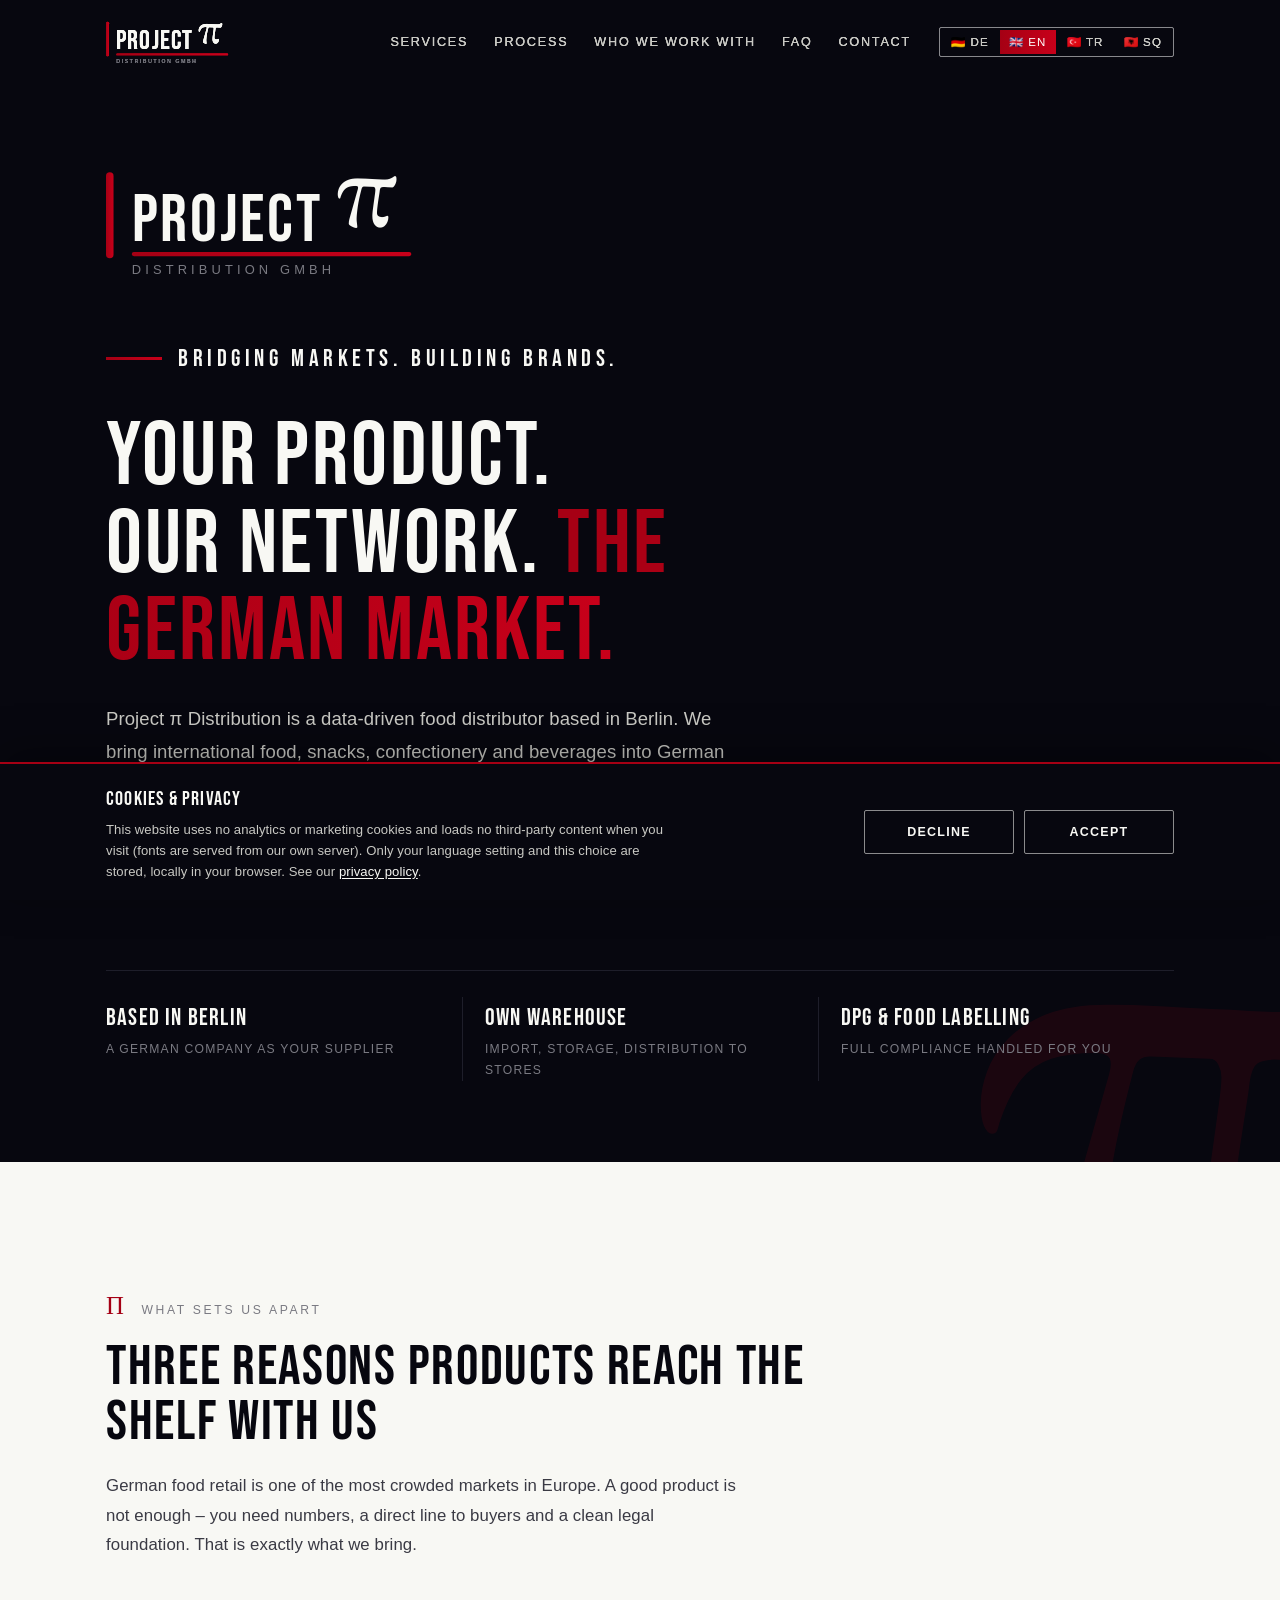
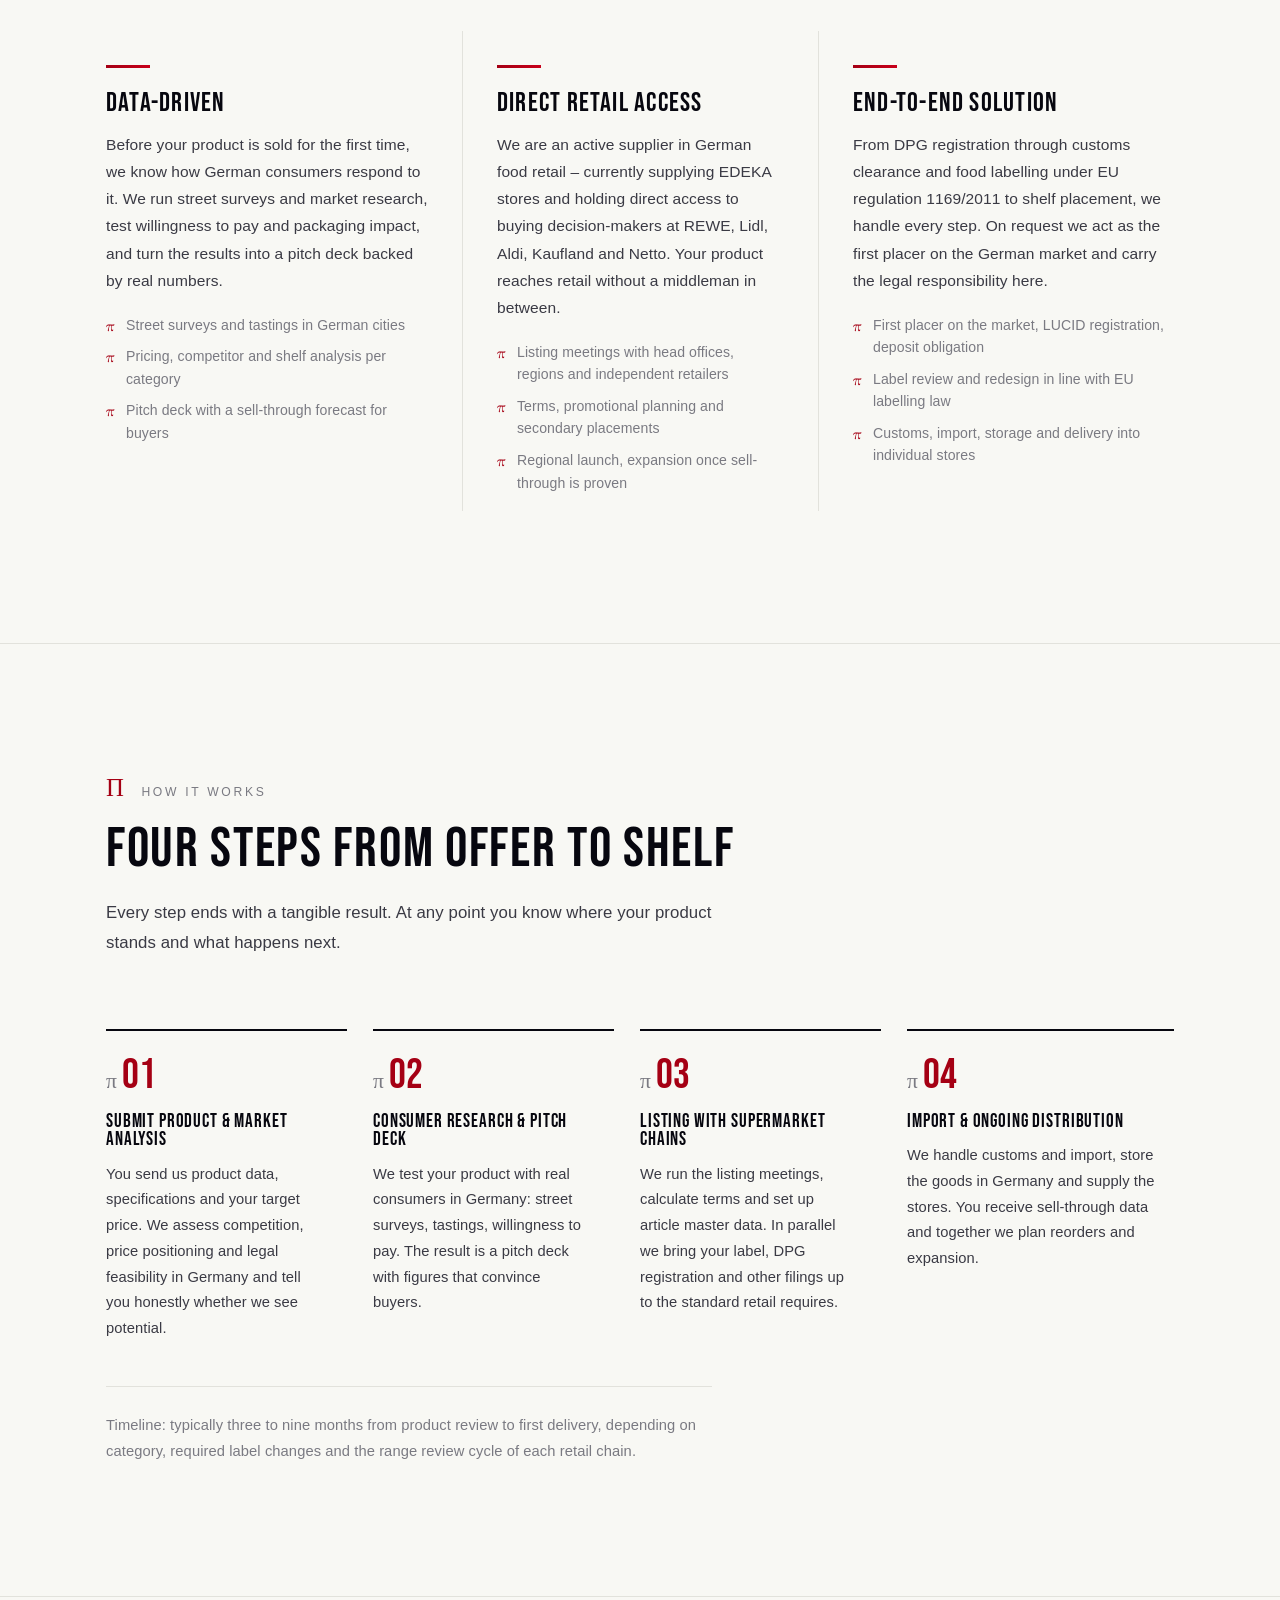
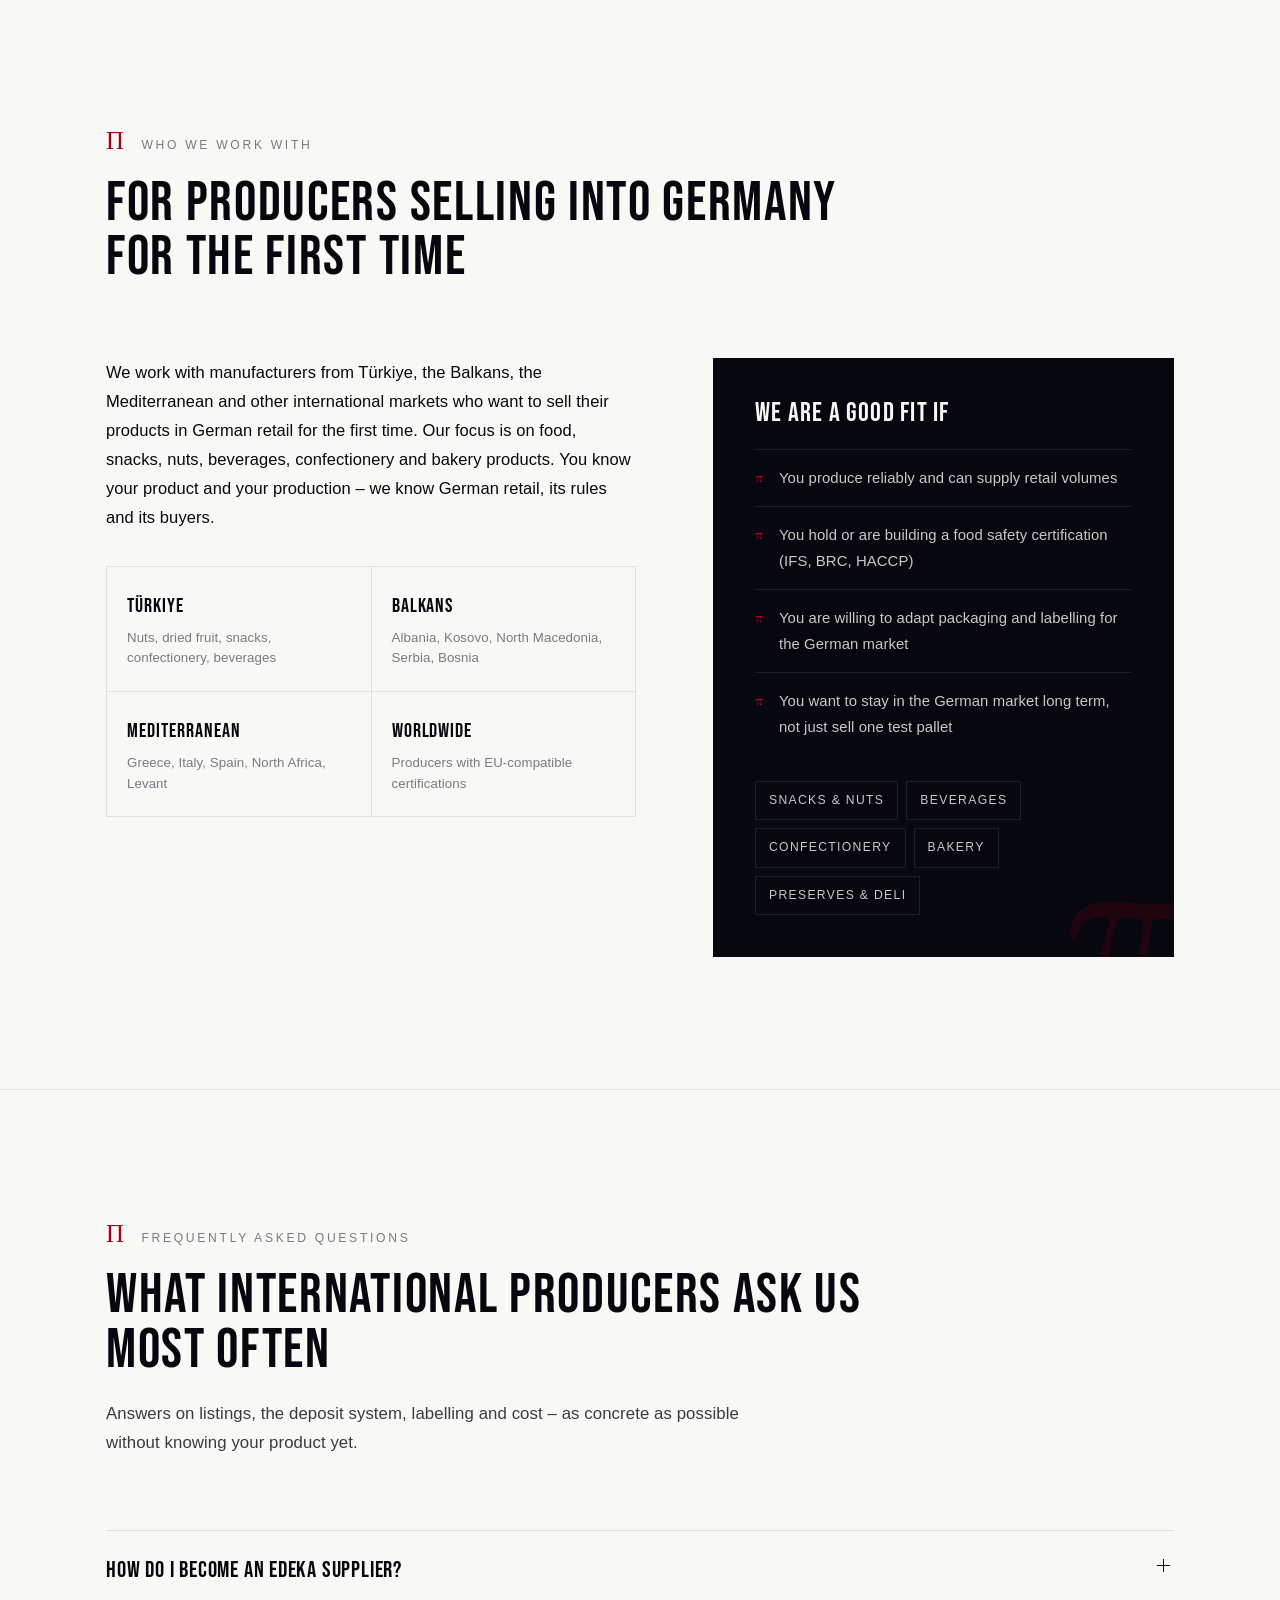
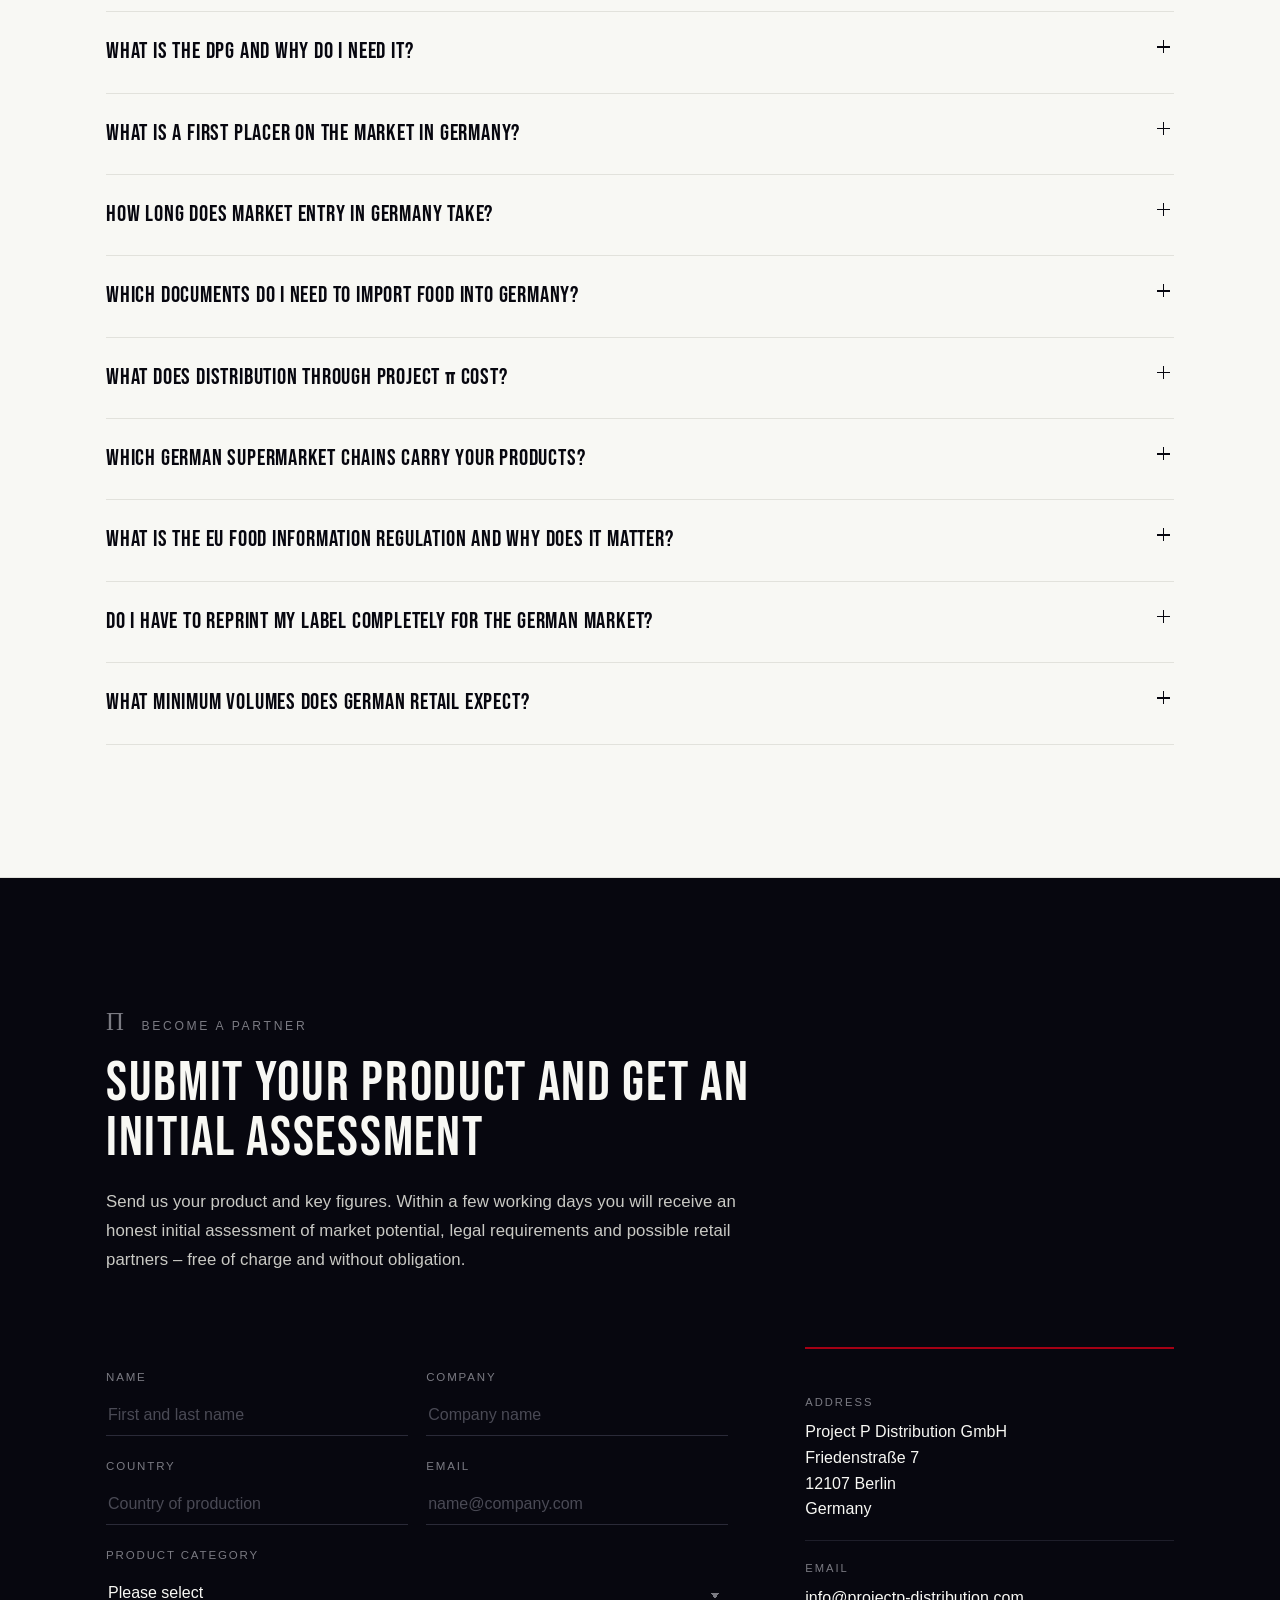
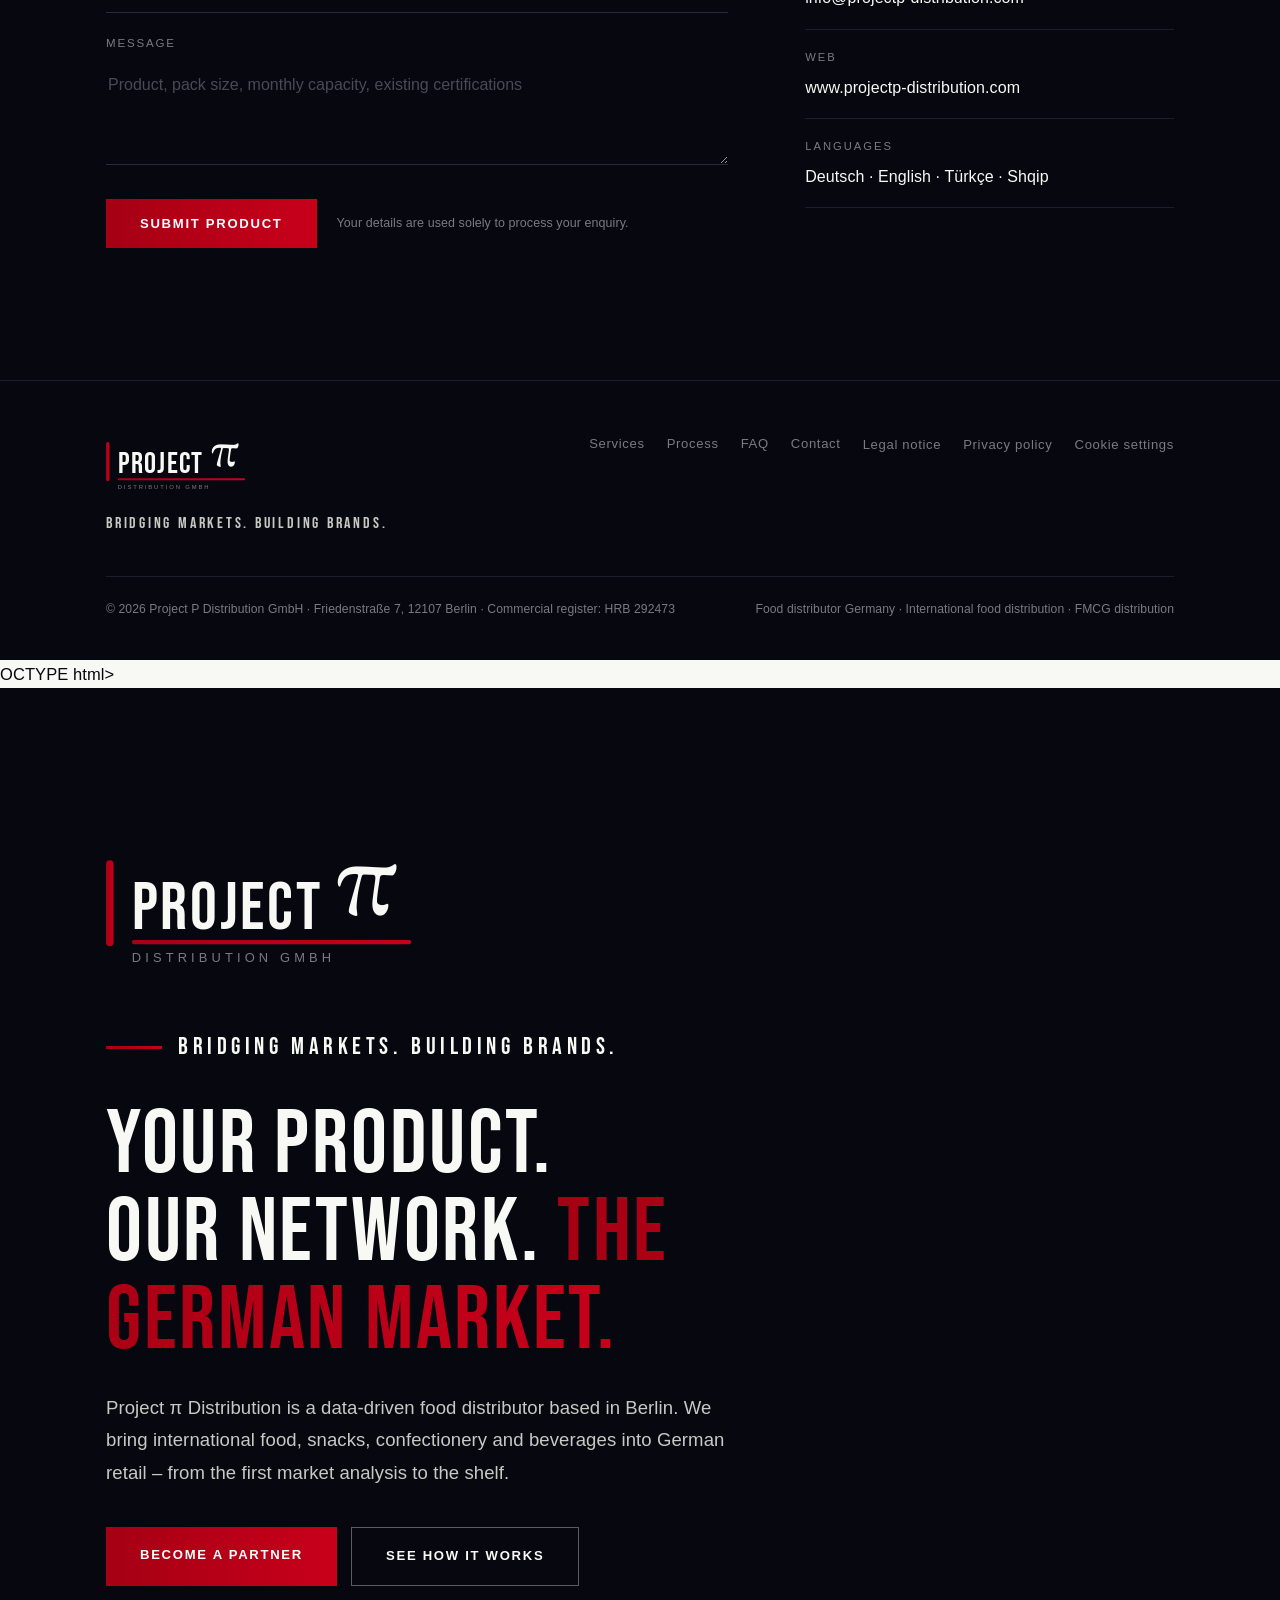
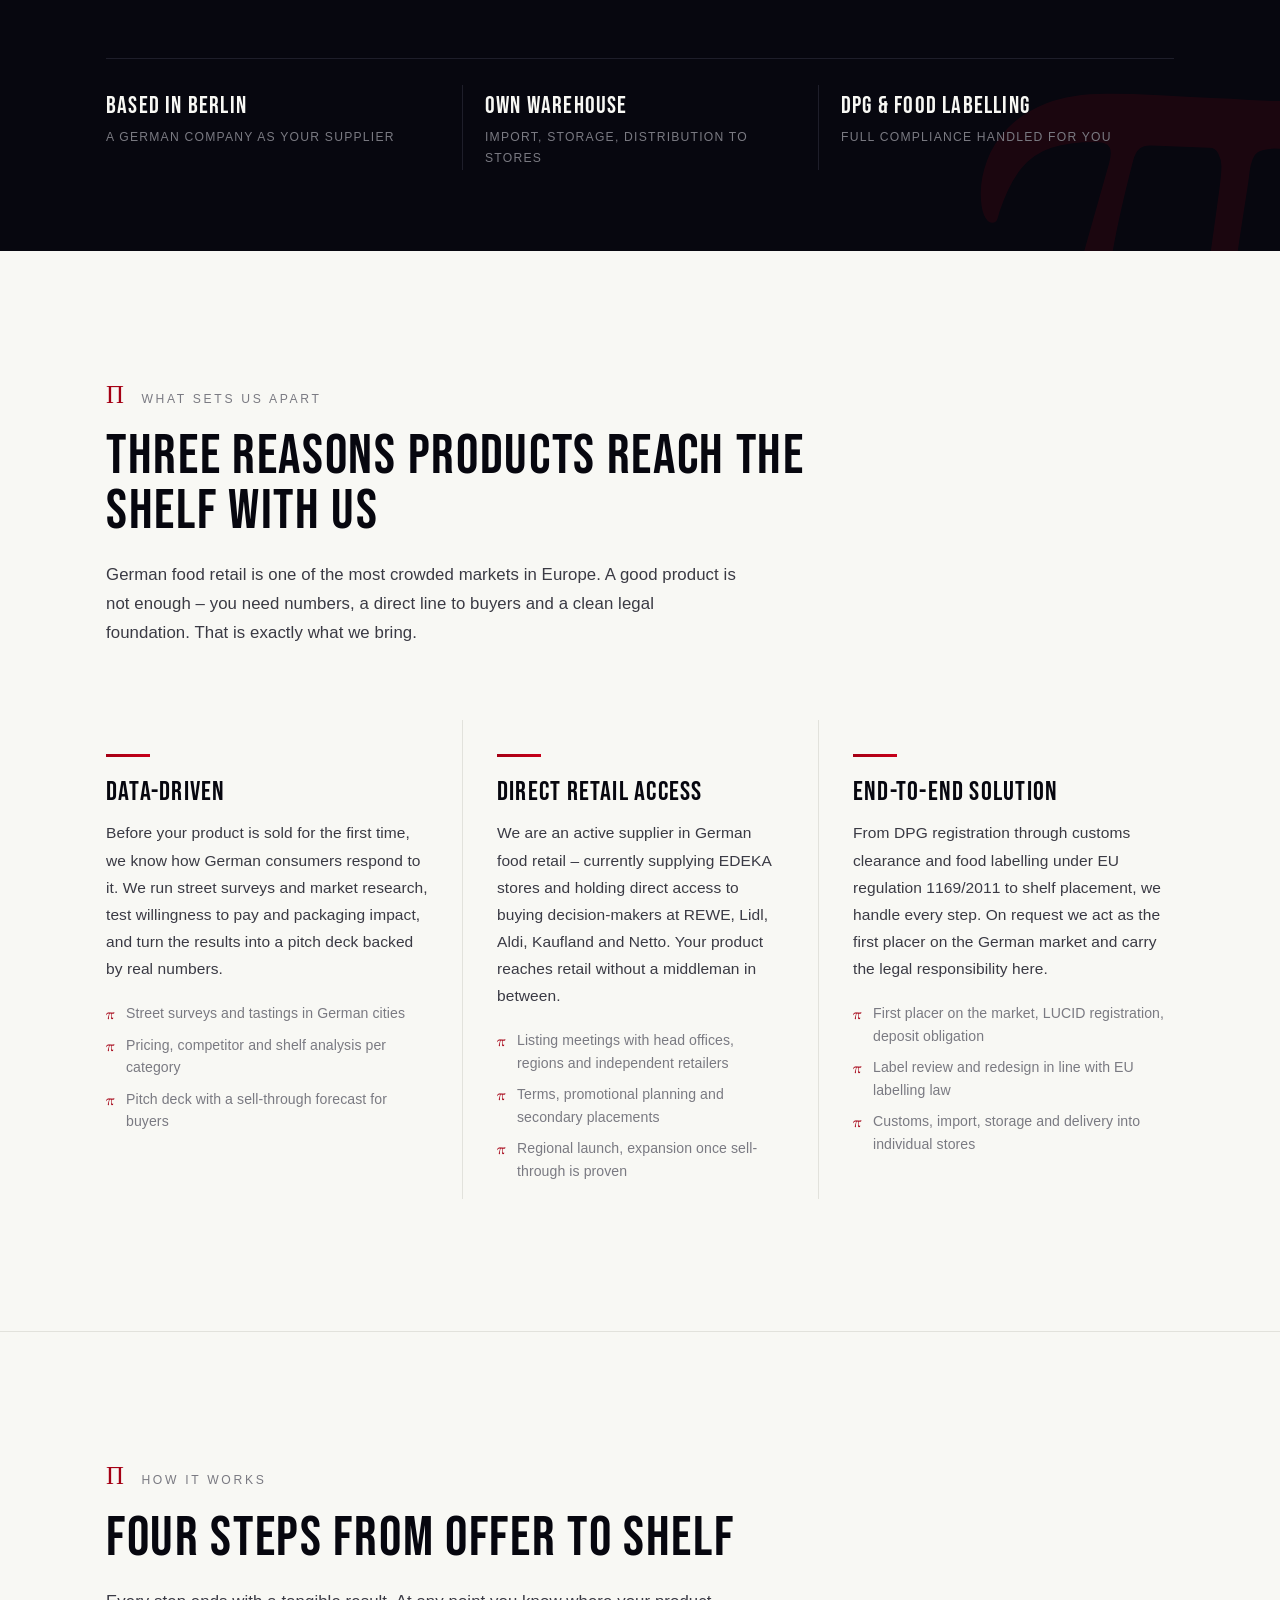
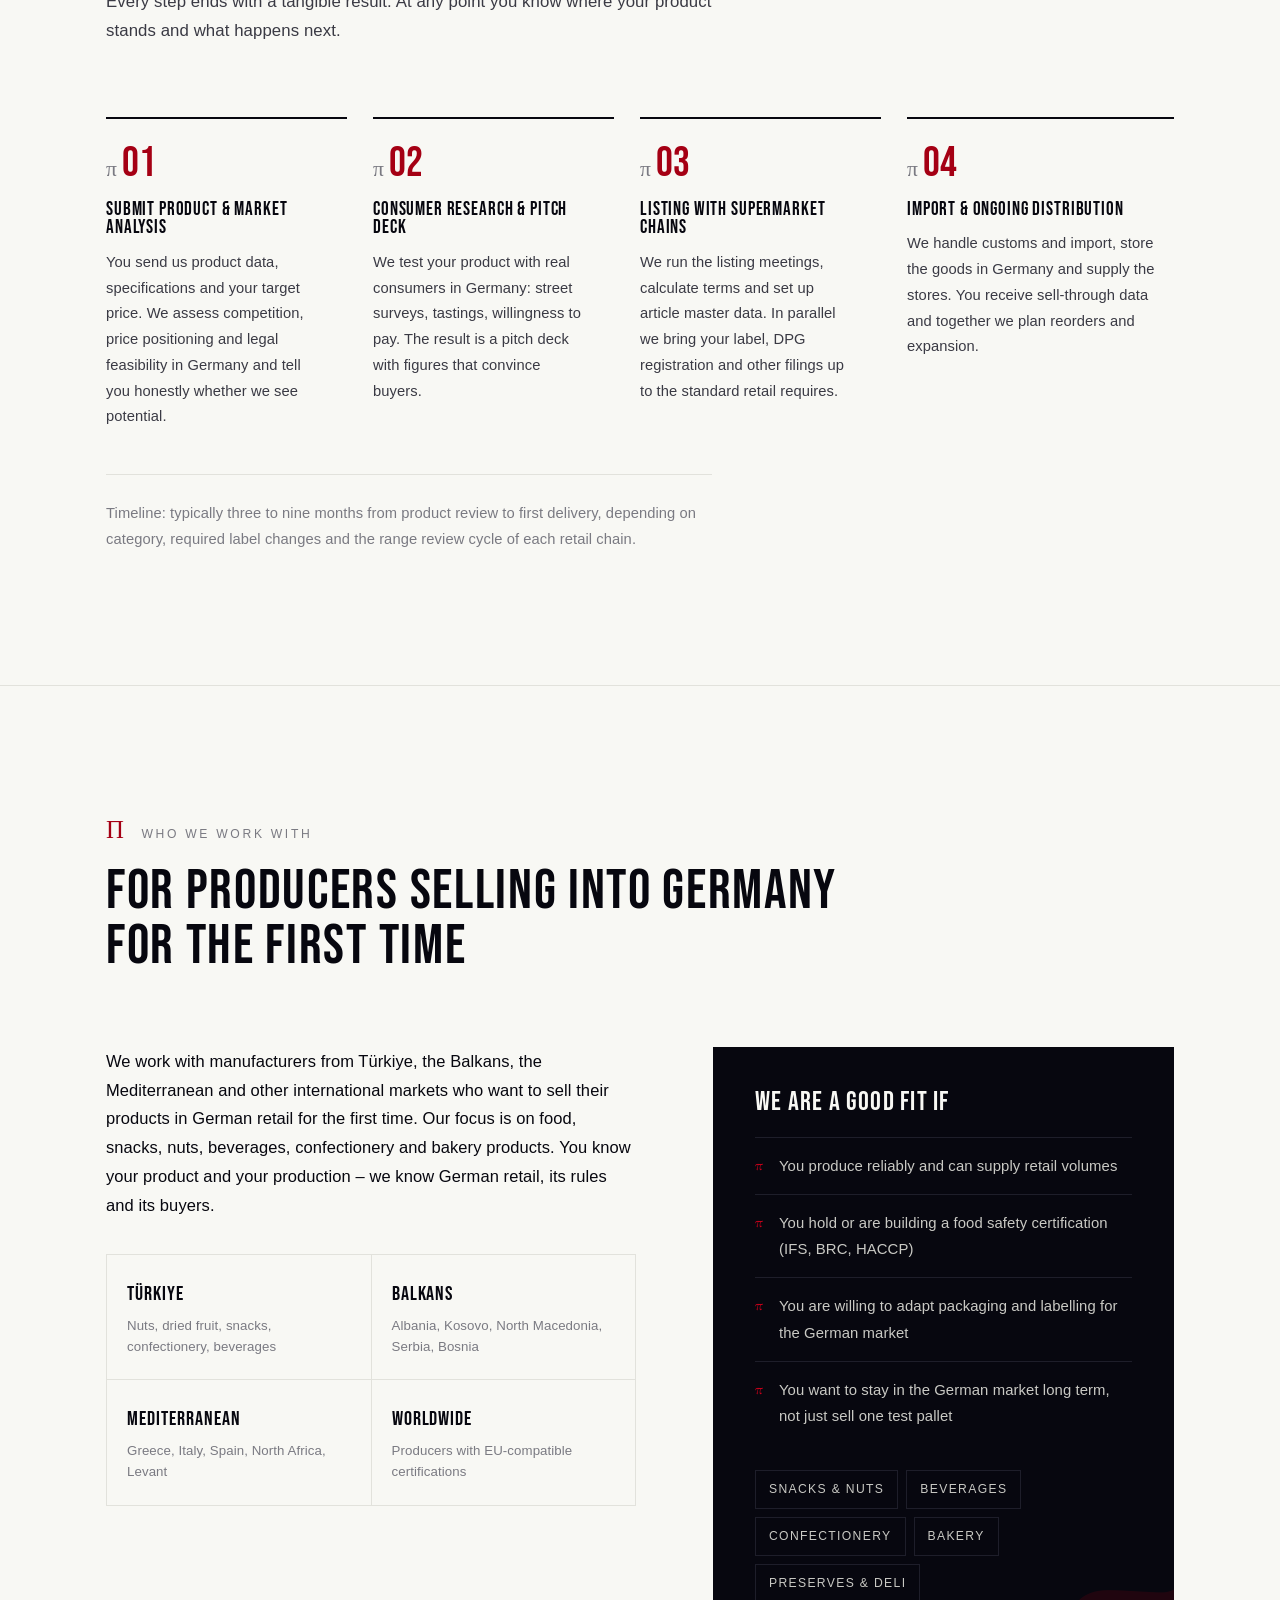
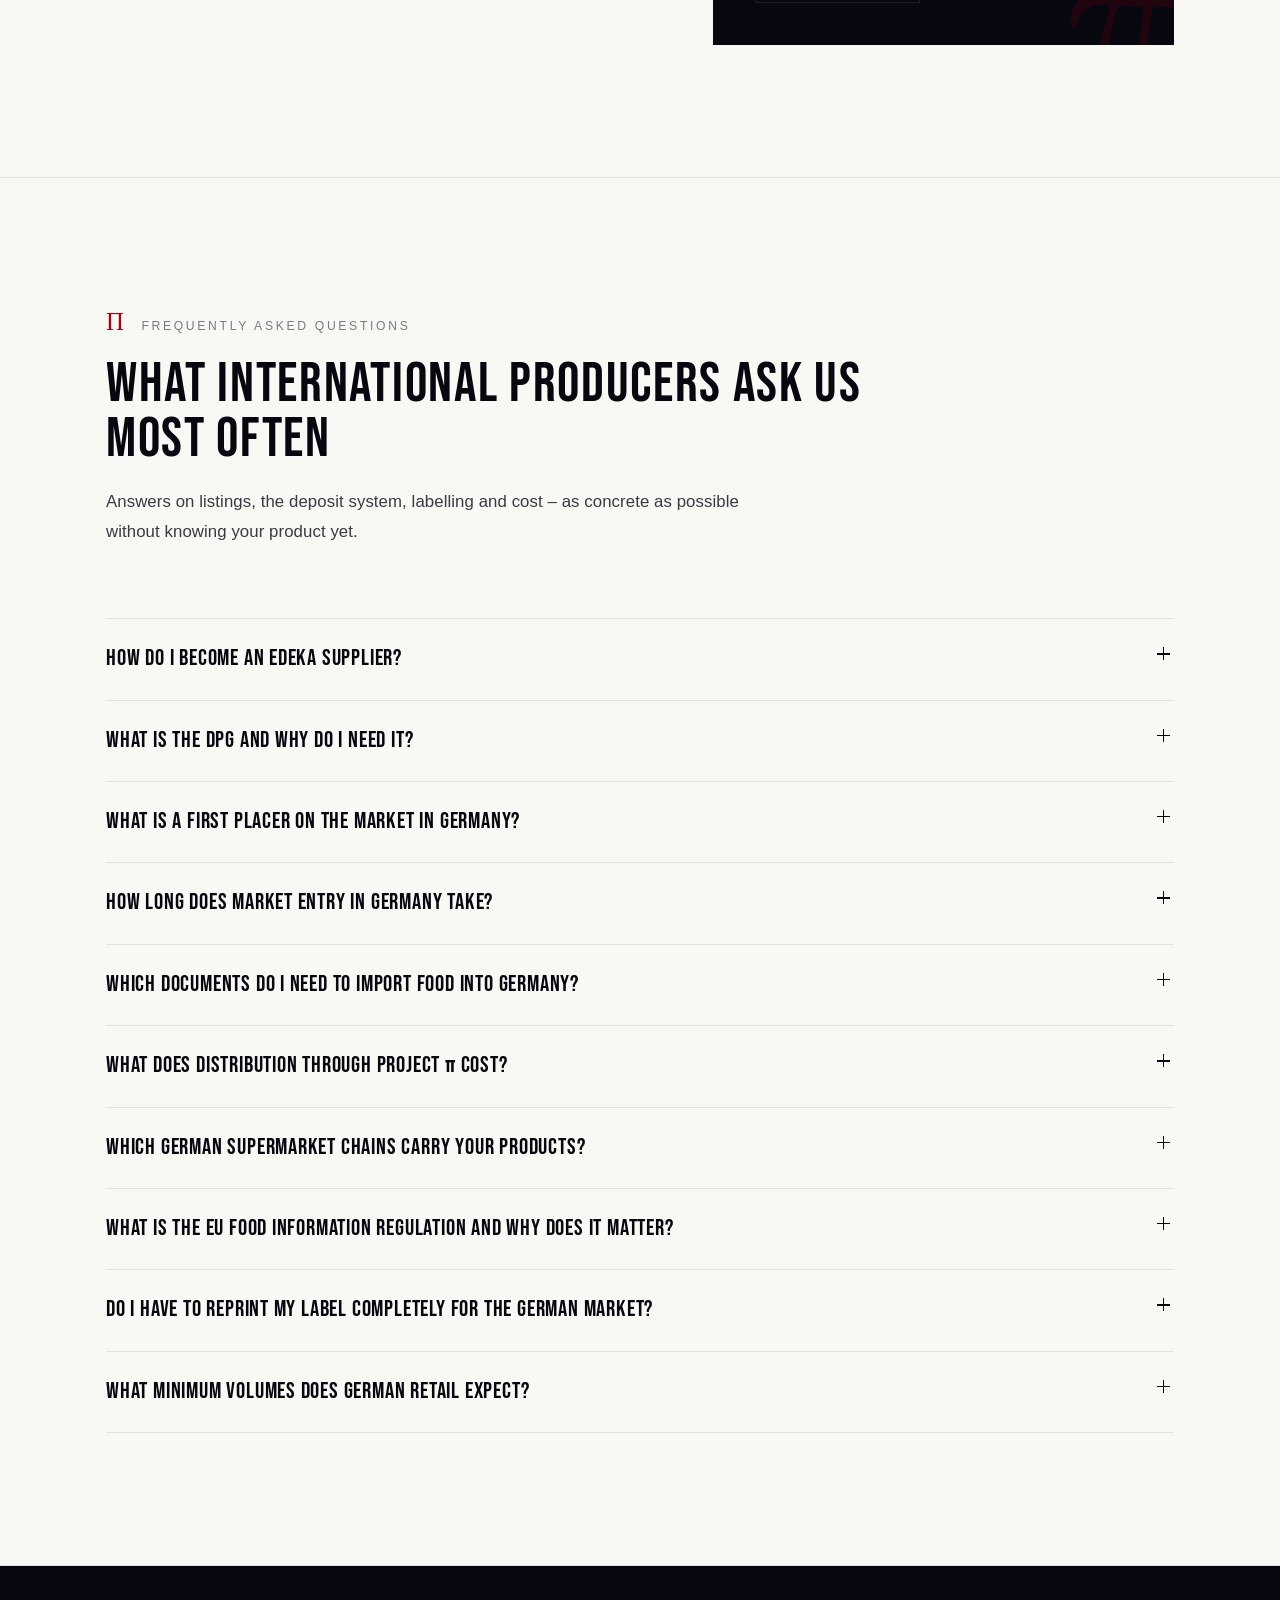
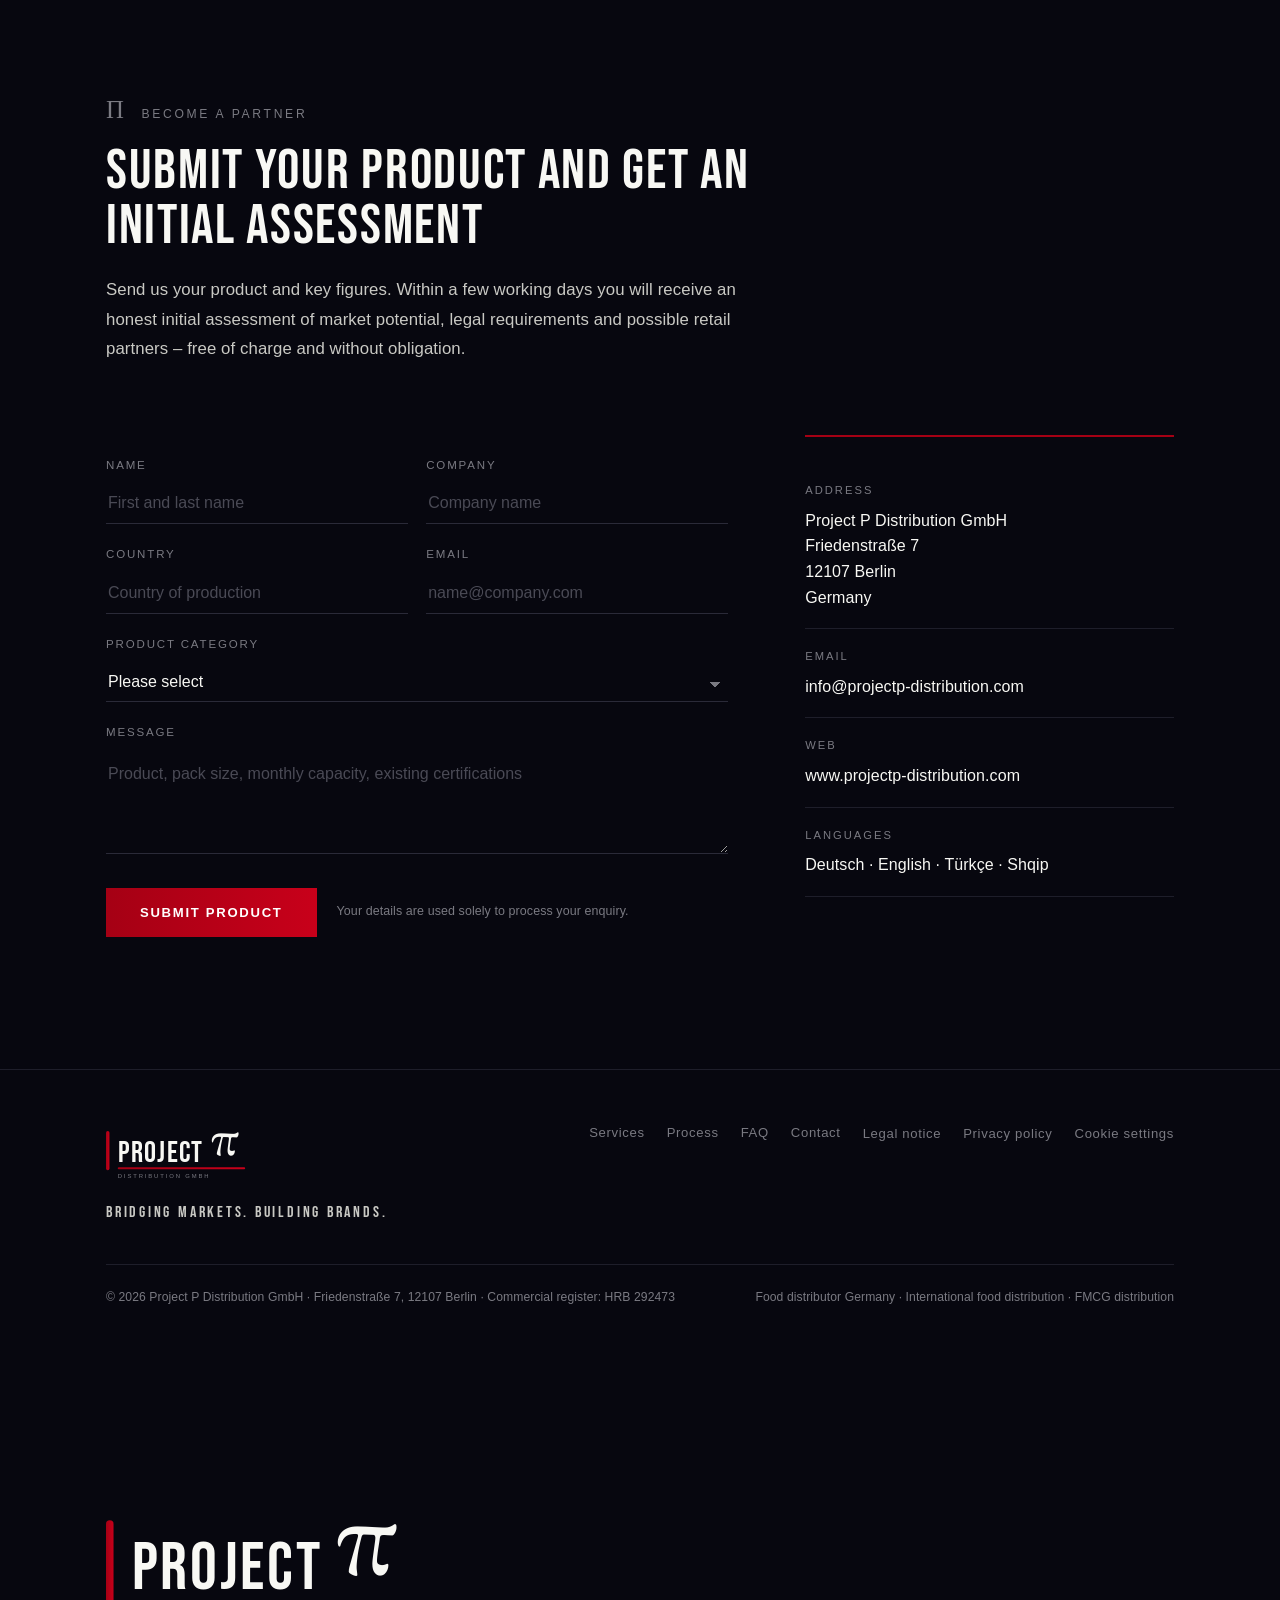
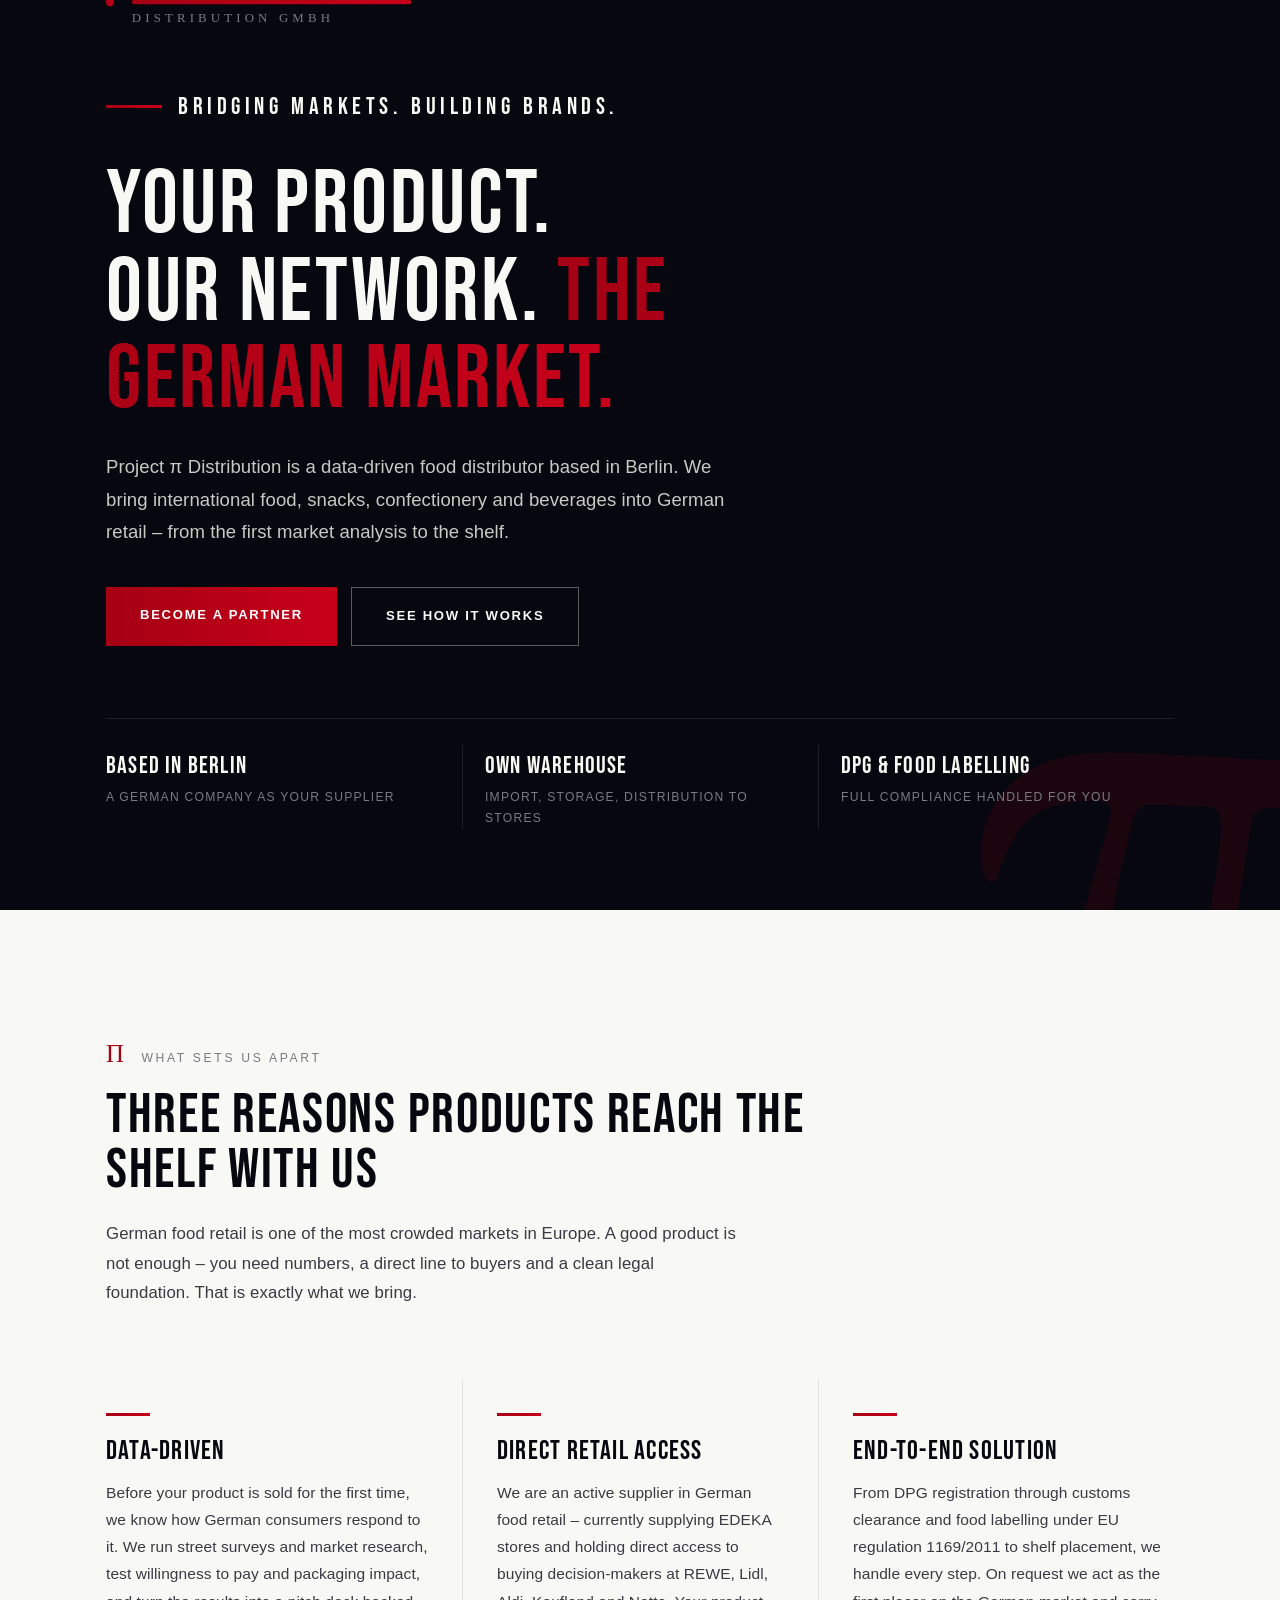
==== commit 25d720ca: "Update print statement from 'Hello' to 'Goodbye'" ====
--- a/index.html
+++ b/index.html
@@ -1,5 +1,4 @@
-<!DOCTYPE html>
-<!DOCTYPE html>
+<!D<!DOCTYPE html>
 <html lang="de">
 <head>
 <meta charset="utf-8">
@@ -1326,6 +1325,1334 @@
 </script>
 </body>
 </html>
+OCTYPE html>
+<!DOCTYPE html>
+<html lang="de">
+<head>
+<meta charset="utf-8">
+<meta name="viewport" content="width=device-width, initial-scale=1">
+<title>Project P Distribution GmbH – Lebensmittel Distributor Deutschland | EDEKA Lieferant werden</title>
+<meta name="description" content="Datengetriebene Lebensmitteldistribution aus Berlin. Wir bringen internationale Lebensmittel, Snacks und Getränke in den deutschen Einzelhandel – EDEKA, REWE, Lidl, Aldi, Kaufland. Marktforschung, DPG-Anmeldung, LMIV-Kennzeichnung, Zollabwicklung und Listung aus einer Hand.">
+<meta name="keywords" content="Lebensmittel Distributor Deutschland, food distributor Germany, EDEKA Lieferant werden, REWE Lieferant werden, German supermarket supplier, Lebensmittel Importeur Deutschland, food importer Germany, Erstinverkehrbringer Deutschland, DPG Anmeldung, Deutsches Pfandsystem, Markteintritt Deutschland Lebensmittel, FMCG distributor Germany, international food distribution Germany, Turkish food distributor Germany, Balkan food distributor Germany, Mediterranean food Germany, Lebensmittel exportieren nach Deutschland, LMIV Kennzeichnung, EU food import regulations, Zollabwicklung Lebensmittel Deutschland, Pfandpflicht Deutschland, Supermarkt Lieferant Deutschland, data driven food distribution">
+<meta name="robots" content="index, follow, max-snippet:-1, max-image-preview:large">
+<meta name="author" content="Project P Distribution GmbH">
+<link rel="canonical" href="https://www.projectp-distribution.com/">
+
+<link rel="alternate" hreflang="de" href="https://www.projectp-distribution.com/?lang=de">
+<link rel="alternate" hreflang="en" href="https://www.projectp-distribution.com/?lang=en">
+<link rel="alternate" hreflang="tr" href="https://www.projectp-distribution.com/?lang=tr">
+<link rel="alternate" hreflang="sq" href="https://www.projectp-distribution.com/?lang=sq">
+<link rel="alternate" hreflang="x-default" href="https://www.projectp-distribution.com/">
+
+<meta property="og:type" content="website">
+<meta property="og:site_name" content="Project P Distribution GmbH">
+<meta property="og:locale" content="de_DE">
+<meta property="og:locale:alternate" content="en_GB">
+<meta property="og:locale:alternate" content="tr_TR">
+<meta property="og:locale:alternate" content="sq_AL">
+<meta property="og:url" content="https://www.projectp-distribution.com/">
+<meta property="og:title" content="Project P Distribution GmbH – Ihr Zugang zum deutschen Lebensmitteleinzelhandel">
+<meta property="og:description" content="Datengetriebene Lebensmitteldistribution aus Berlin: Marktforschung, Listung bei deutschen Supermarktketten, DPG, LMIV, Import und Logistik aus einer Hand.">
+<meta property="og:image" content="https://www.projectp-distribution.com/og-image.png">
+<meta name="twitter:card" content="summary_large_image">
+<meta name="twitter:title" content="Project P Distribution GmbH – Food Distributor Germany">
+<meta name="twitter:description" content="Bridging markets. Building brands. Internationale Lebensmittelproduzenten in den deutschen Einzelhandel bringen.">
+<meta name="twitter:image" content="https://www.projectp-distribution.com/og-image.png">
+<meta name="theme-color" content="#07070F">
+
+<link rel="icon" href="data:image/svg+xml,%3Csvg xmlns='http://www.w3.org/2000/svg' viewBox='0 0 100 100'%3E%3Crect width='100' height='100' fill='%2307070F'/%3E%3Ctext x='50' y='74' font-family='EB Garamond,Garamond,serif' font-size='78' fill='%23A50014' text-anchor='middle'%3E%CF%80%3C/text%3E%3C/svg%3E">
+
+<script type="application/ld+json">
+{
+  "@context": "https://schema.org",
+  "@graph": [
+    {
+      "@type": "Organization",
+      "@id": "https://www.projectp-distribution.com/#organization",
+      "name": "Project P Distribution GmbH",
+      "alternateName": ["Project P Distribution"],
+      "url": "https://www.projectp-distribution.com/",
+      "email": "info@projectp-distribution.com",
+      "slogan": "Bridging markets. Building brands.",
+      "description": "Datengetriebene Lebensmitteldistributionsagentur in Deutschland. Project P Distribution GmbH bringt internationale Lebensmittel, Snacks, Süßwaren und Getränke in den deutschen Lebensmitteleinzelhandel und übernimmt Marktforschung, Import, DPG-Anmeldung, LMIV-konforme Kennzeichnung, Zollabwicklung und Listung bei Supermarktketten.",
+      "foundingLocation": {"@type": "Place", "name": "Berlin, Deutschland"},
+      "address": {
+        "@type": "PostalAddress",
+        "streetAddress": "Friedenstraße 7",
+        "postalCode": "12107",
+        "addressLocality": "Berlin",
+        "addressRegion": "Berlin",
+        "addressCountry": "DE"
+      },
+      "contactPoint": [{
+        "@type": "ContactPoint",
+        "contactType": "sales",
+        "email": "info@projectp-distribution.com",
+        "areaServed": ["DE", "TR", "AL", "XK", "MK", "RS", "BA", "GR", "IT", "ES"],
+        "availableLanguage": ["de", "en", "tr", "sq", "ar"]
+      }],
+      "knowsAbout": [
+        "Lebensmittel Distributor Deutschland",
+        "EDEKA Lieferant werden",
+        "Erstinverkehrbringer Deutschland",
+        "DPG Anmeldung Deutsches Pfandsystem",
+        "LMIV Kennzeichnung",
+        "Zollabwicklung Lebensmittel Deutschland",
+        "FMCG distributor Germany",
+        "German market entry for food products"
+      ],
+      "identifier": "HRB 292473"
+    },
+    {
+      "@type": "WebSite",
+      "@id": "https://www.projectp-distribution.com/#website",
+      "url": "https://www.projectp-distribution.com/",
+      "name": "Project P Distribution GmbH",
+      "publisher": {"@id": "https://www.projectp-distribution.com/#organization"},
+      "inLanguage": ["de", "en", "tr", "sq"]
+    },
+    {
+      "@type": "Service",
+      "@id": "https://www.projectp-distribution.com/#service-data",
+      "name": "Datengetriebene Marktforschung für den deutschen Lebensmittelmarkt",
+      "serviceType": "Consumer insights Germany",
+      "provider": {"@id": "https://www.projectp-distribution.com/#organization"},
+      "areaServed": {"@type": "Country", "name": "Deutschland"},
+      "description": "Straßenumfragen, Konsumententests und Marktforschung zu Preisbereitschaft und Verpackungswirkung. Die Ergebnisse werden zu einem Pitchdeck mit belastbaren Zahlen verdichtet, mit dem Einkäufer im deutschen Lebensmitteleinzelhandel entscheiden können."
+    },
+    {
+      "@type": "Service",
+      "@id": "https://www.projectp-distribution.com/#service-retail",
+      "name": "Listung bei deutschen Supermarktketten",
+      "serviceType": "German supermarket supplier access",
+      "provider": {"@id": "https://www.projectp-distribution.com/#organization"},
+      "areaServed": {"@type": "Country", "name": "Deutschland"},
+      "description": "Direkter Zugang zu Einkaufsentscheidern im deutschen Lebensmitteleinzelhandel, darunter EDEKA, REWE, Lidl, Aldi, Kaufland und Netto. Project P tritt selbst als Lieferant auf, sodass kein Zwischenhändler zwischen Produzent und Handel steht."
+    },
+    {
+      "@type": "Service",
+      "@id": "https://www.projectp-distribution.com/#service-compliance",
+      "name": "Import, Compliance und Logistik für Lebensmittel",
+      "serviceType": "Food import compliance Germany",
+      "provider": {"@id": "https://www.projectp-distribution.com/#organization"},
+      "areaServed": {"@type": "Country", "name": "Deutschland"},
+      "description": "Übernahme der Rolle des Erstinverkehrbringers, DPG-Anmeldung und Pfandkennzeichnung, LMIV-konforme Etikettierung, Zollabwicklung, Verpackungsregister LUCID sowie Lagerung und Feinverteilung bis in den Markt."
+    },
+    {
+      "@type": "FAQPage",
+      "@id": "https://www.projectp-distribution.com/#faq",
+      "inLanguage": "de",
+      "mainEntity": [
+        {"@type": "Question", "name": "Wie werde ich EDEKA Lieferant?",
+         "acceptedAnswer": {"@type": "Answer", "text": "EDEKA ist genossenschaftlich organisiert: Neben der Zentrale entscheiden sieben Regionalgesellschaften und selbstständige Kaufleute über die Listung eines Produkts. Für ein Neuprodukt brauchen Sie vollständige Artikelstammdaten (GLN und GTIN über GS1), eine LMIV-konforme Kennzeichnung in deutscher Sprache, ein Lebensmittelsicherheitszertifikat wie IFS oder BRC, gesicherte Lieferfähigkeit und ein durchgerechnetes Konditionenmodell. Entscheidend ist außerdem die Begründung: Einkäufer listen aus, was sie nicht durch Daten überzeugt. Project P übernimmt diesen Weg als Ihr deutscher Lieferant, bereitet Stammdaten, Kalkulation und Pitchdeck vor und führt die Listungsgespräche."}},
+        {"@type": "Question", "name": "Was ist die DPG und warum brauche ich sie?",
+         "acceptedAnswer": {"@type": "Answer", "text": "Die DPG (Deutsche Pfandsystem GmbH) betreibt das Clearingsystem für das deutsche Einwegpfand. Wer pfandpflichtige Einweggetränkeverpackungen erstmals in Deutschland in Verkehr bringt, muss sich als Erstinverkehrbringer bei der DPG registrieren und jede Verpackung mit dem DPG-Zeichen und einem gültigen EAN kennzeichnen. Auf pfandpflichtige Einweggetränke werden 25 Cent Pfand erhoben, das über das DPG-System zwischen Handel und Inverkehrbringer abgerechnet wird. Ohne diese Registrierung und Kennzeichnung darf kein deutscher Händler Ihr Getränk verkaufen."}},
+        {"@type": "Question", "name": "Was ist ein Erstinverkehrbringer in Deutschland?",
+         "acceptedAnswer": {"@type": "Answer", "text": "Erstinverkehrbringer ist, wer ein Produkt erstmals auf dem deutschen Markt bereitstellt. Diese Rolle trägt die volle rechtliche Verantwortung für Lebensmittelsicherheit, Rückverfolgbarkeit, korrekte Kennzeichnung nach LMIV, Registrierung im Verpackungsregister LUCID und gegebenenfalls die Pfandpflicht. Ein Produzent außerhalb der EU kann diese Rolle nicht selbst ausfüllen, ohne eine verantwortliche Person oder Niederlassung in der EU zu haben. Project P kann als deutscher Erstinverkehrbringer auftreten und diese Pflichten vertraglich übernehmen."}},
+        {"@type": "Question", "name": "Wie lange dauert ein Markteintritt in Deutschland?",
+         "acceptedAnswer": {"@type": "Answer", "text": "Realistisch sind drei bis neun Monate von der ersten Produktprüfung bis zur ersten Lieferung ins Regal. Die Produkt- und Marktanalyse dauert etwa zwei bis vier Wochen, die Konsumentenforschung mit Straßenumfragen vier bis sechs Wochen. Der Zeitpunkt der Listung hängt danach vom Sortimentszyklus der jeweiligen Kette ab, da viele Einkaufsabteilungen nur in festen Fenstern über Neulistungen entscheiden. Anpassungen an der Etikettierung oder der Rezeptur können den Zeitraum verlängern, deshalb prüfen wir beides so früh wie möglich."}},
+        {"@type": "Question", "name": "Welche Dokumente brauche ich für den Lebensmittelimport nach Deutschland?",
+         "acceptedAnswer": {"@type": "Answer", "text": "Erforderlich sind in der Regel eine vollständige Produktspezifikation, Zutatenverzeichnis mit Allergenen, eine Nährwertanalyse je 100 Gramm oder Milliliter, Angaben zur Haltbarkeit sowie ein Lebensmittelsicherheitszertifikat wie IFS, BRC oder ein HACCP-Nachweis. Für den Zoll kommen Handelsrechnung, Packliste, Ursprungsnachweis und die richtige Einreihung in den TARIC-Zolltarif hinzu. Produkte tierischen Ursprungs benötigen zusätzlich ein Veterinärzertifikat und die Anmeldung über TRACES. Wir prüfen Ihre vorhandenen Unterlagen und sagen Ihnen konkret, was fehlt."}},
+        {"@type": "Question", "name": "Was kostet eine Distribution über Project P?",
+         "acceptedAnswer": {"@type": "Answer", "text": "Es gibt keinen Pauschalpreis, weil Kategorie, Volumen, Pfandpflicht und Umfang der nötigen Anpassungen die Kosten bestimmen. Üblich sind zwei Modelle: Wir kaufen Ihre Ware ein und verdienen an der Handelsspanne als Lieferant, oder wir arbeiten für Marktforschung und Listung mit einem klar definierten Projekthonorar. Häufig ist eine Kombination sinnvoll, bei der die Vorleistung projektbezogen und die laufende Distribution über die Spanne läuft. Die erste Produktprüfung und die Ersteinschätzung zum Marktpotenzial sind kostenlos."}},
+        {"@type": "Question", "name": "In welchen deutschen Supermarktketten sind eure Produkte erhältlich?",
+         "acceptedAnswer": {"@type": "Answer", "text": "Wir beliefern den deutschen Lebensmitteleinzelhandel aktiv über EDEKA und arbeiten mit Einkaufsentscheidern bei REWE, Lidl, Aldi, Kaufland und Netto sowie mit Großhandel und Fachhandel. Der deutsche Handel ist stark dezentral, gerade bei EDEKA und REWE entscheiden Regionalgesellschaften und selbstständige Kaufleute mit. Deshalb starten viele Produkte regional und werden nach nachgewiesenem Abverkauf ausgeweitet. Welche Kette für Ihr Produkt die richtige ist, hängt von Preislage, Kategorie und Zielgruppe ab und wird im Rahmen der Marktanalyse festgelegt."}},
+        {"@type": "Question", "name": "Was ist LMIV und warum ist es wichtig?",
+         "acceptedAnswer": {"@type": "Answer", "text": "LMIV steht für Lebensmittelinformationsverordnung, die EU-Verordnung 1169/2011 über die Information der Verbraucher über Lebensmittel. Sie schreibt vor, welche Angaben auf der Verpackung stehen müssen: Bezeichnung, Zutatenverzeichnis mit hervorgehobenen Allergenen, Nettofüllmenge, Mindesthaltbarkeitsdatum, Nährwerttabelle je 100 Gramm oder Milliliter sowie Name und Anschrift des verantwortlichen Lebensmittelunternehmers in der EU. In Deutschland müssen diese Pflichtangaben in deutscher Sprache und mit einer Mindestschriftgröße von 1,2 Millimetern x-Höhe erscheinen. Ein falsches Etikett führt zu Beanstandungen durch die Lebensmittelüberwachung und im schlimmsten Fall zur Auslistung."}},
+        {"@type": "Question", "name": "Muss ich mein Etikett für den deutschen Markt komplett neu drucken?",
+         "acceptedAnswer": {"@type": "Answer", "text": "Nicht zwingend. Wenn Ihre bestehende Verpackung die Pflichtangaben bereits vollständig und lesbar enthält, reicht häufig ein deutschsprachiges Zusatzetikett, das fest und dauerhaft angebracht wird. Fehlen dagegen Angaben wie die Nährwerttabelle, oder ist die Schrift zu klein, ist eine Neugestaltung des Hauptetiketts der sauberere und langfristig günstigere Weg. Wir prüfen Ihre aktuelle Verpackung, sagen Ihnen, welcher Weg zulässig ist, und liefern eine druckfertige Vorlage."}},
+        {"@type": "Question", "name": "Welche Mindestmengen erwartet der deutsche Handel?",
+         "acceptedAnswer": {"@type": "Answer", "text": "Es gibt keine feste Grenze, aber der Handel erwartet Lieferfähigkeit über die gesamte Listungsdauer. Für einen regionalen Start reicht oft eine Produktionsmenge im Bereich weniger Paletten pro Monat, für eine nationale Listung müssen Sie in der Regel deutlich größere Volumen und kurze Nachlieferzeiten sicherstellen. Wichtiger als die reine Menge sind eine stabile Produktion, gleichbleibende Qualität und ausreichend Restlaufzeit bei der Anlieferung. Wir kalkulieren den benötigten Bedarf gemeinsam mit Ihnen, bevor wir eine Listung zusagen."}}
+      ]
+    }
+  ]
+}
+</script>
+
+<style>
+/* Schriften werden vom eigenen Server geladen (Dateien neben index.html) - keine Verbindung zu Google */
+@font-face{font-family:'Bebas Neue';font-style:normal;font-weight:400;font-display:swap;src:local('Bebas Neue'),local('BebasNeue-Regular'),url('BebasNeue-Regular.ttf') format('truetype')}
+@font-face{font-family:'EB Garamond';font-style:normal;font-weight:400;font-display:swap;src:local('EB Garamond Regular'),local('EBGaramond-Regular'),url('EBGaramond-Regular.ttf') format('truetype')}
+@font-face{font-family:'EB Garamond';font-style:normal;font-weight:500;font-display:swap;src:local('EB Garamond Medium'),local('EBGaramond-Medium'),url('EBGaramond-Medium.ttf') format('truetype')}
+@font-face{font-family:'Montserrat';font-style:normal;font-weight:300;font-display:swap;src:local('Montserrat Light'),local('Montserrat-Light'),url('Montserrat-Light.ttf') format('truetype')}
+@font-face{font-family:'Montserrat';font-style:normal;font-weight:400;font-display:swap;src:local('Montserrat Regular'),local('Montserrat-Regular'),url('Montserrat-Regular.ttf') format('truetype')}
+@font-face{font-family:'Montserrat';font-style:normal;font-weight:600;font-display:swap;src:local('Montserrat SemiBold'),local('Montserrat-SemiBold'),url('Montserrat-SemiBold.ttf') format('truetype')}
+:root{
+  --night:#07070F;
+  --burg:#A50014;
+  --burg2:#C8001A;
+  --warm:#F8F8F4;
+  --steel:#7A7A82;
+  --line:#E2E2DC;
+  --line-dark:#1E1E2A;
+  --grad:linear-gradient(90deg,#A50014 0%,#C8001A 100%);
+  --maxw:1180px;
+  --pad:clamp(20px,5vw,56px);
+}
+*{box-sizing:border-box;margin:0;padding:0}
+html{scroll-behavior:smooth;scroll-padding-top:88px;-webkit-text-size-adjust:100%;overflow-x:hidden}
+body{
+  background:var(--warm);color:var(--night);
+  font-family:'Montserrat',Helvetica,Arial,sans-serif;font-weight:300;
+  font-size:16.5px;line-height:1.75;letter-spacing:.005em;
+  overflow-x:hidden;
+}
+img,svg{display:block;max-width:100%}
+a{color:inherit}
+::selection{background:var(--burg);color:#fff}
+:focus-visible{outline:2px solid var(--burg);outline-offset:3px}
+@media (prefers-reduced-motion:reduce){html{scroll-behavior:auto}*{transition:none!important;animation:none!important}}
+
+.wrap{max-width:var(--maxw);margin:0 auto;padding-left:var(--pad);padding-right:var(--pad)}
+h1,h2,h3,.bebas{font-family:'Bebas Neue',Impact,sans-serif;font-weight:400;letter-spacing:.03em;line-height:.98}
+h1{font-size:clamp(2.9rem,7.4vw,5.6rem)}
+h2{font-size:clamp(2.1rem,4.6vw,3.5rem)}
+h3{font-size:clamp(1.3rem,2.2vw,1.7rem);letter-spacing:.045em}
+p{max-width:68ch}
+.pi{font-family:'EB Garamond',Garamond,serif;font-weight:400}
+
+/* ---------- NAV ---------- */
+header.nav{position:fixed;top:0;left:0;right:0;z-index:90;transition:background .35s ease,box-shadow .35s ease,border-color .35s ease;border-bottom:1px solid transparent}
+header.nav .bar{max-width:var(--maxw);margin:0 auto;padding:14px var(--pad);display:flex;align-items:center;gap:28px}
+header.nav .logo{flex:0 0 auto}
+header.nav .logo svg{width:172px;height:56px}
+.logo-word,.logo-pi{fill:#F8F8F4;transition:fill .35s ease}
+.logo-sub{fill:#7A7A82}
+header.nav.solid{background:rgba(248,248,244,.96);backdrop-filter:blur(10px);border-bottom-color:var(--line)}
+header.nav.solid .logo-word,header.nav.solid .logo-pi{fill:#07070F}
+nav.links{margin-left:auto;display:flex;align-items:center;gap:26px}
+nav.links a{font-size:.79rem;letter-spacing:.14em;text-transform:uppercase;text-decoration:none;color:#C9C9C4;transition:color .2s}
+header.nav.solid nav.links a{color:var(--steel)}
+nav.links a:hover{color:var(--burg)}
+.langs{display:flex;gap:2px;border:1px solid rgba(255,255,255,.22);border-radius:2px;padding:2px}
+header.nav.solid .langs{border-color:var(--line)}
+.langs button{background:none;border:0;cursor:pointer;font-family:'Montserrat',sans-serif;font-weight:400;font-size:.72rem;letter-spacing:.1em;color:#C9C9C4;padding:5px 9px;border-radius:1px;transition:.2s}
+header.nav.solid .langs button{color:var(--steel)}
+.langs button:hover{color:#fff}
+header.nav.solid .langs button:hover{color:var(--night)}
+.langs button[aria-current="true"]{background:var(--grad);color:#fff}
+header.nav.solid .langs button[aria-current="true"]{color:#fff}
+.burger{display:none;background:none;border:1px solid rgba(255,255,255,.25);border-radius:2px;cursor:pointer;padding:9px 11px}
+.burger span{display:block;width:19px;height:1.5px;background:#F8F8F4;margin:4px 0}
+header.nav.solid .burger{border-color:var(--line)}
+header.nav.solid .burger span{background:var(--night)}
+
+/* ---------- BUTTONS ---------- */
+.btn{display:inline-block;font-family:'Montserrat',sans-serif;font-weight:600;font-size:.82rem;letter-spacing:.13em;text-transform:uppercase;text-decoration:none;padding:17px 34px;border:0;cursor:pointer;transition:transform .18s ease,filter .18s ease}
+.btn-primary{background:var(--grad);color:#fff}
+.btn-primary:hover{filter:brightness(1.12);transform:translateY(-2px)}
+.btn-ghost{border:1px solid rgba(248,248,244,.35);color:var(--warm);background:none}
+.btn-ghost:hover{border-color:var(--warm)}
+.btn-dark{background:var(--night);color:var(--warm)}
+.btn-dark:hover{filter:brightness(1.5)}
+
+/* ---------- HERO ---------- */
+.hero{background:var(--night);color:var(--warm);position:relative;overflow:hidden;padding:clamp(140px,17vh,190px) 0 clamp(60px,9vh,96px)}
+.hero .wrap{position:relative;z-index:2}
+.hero-pi{position:absolute;right:-6vw;bottom:-16vh;font-family:'EB Garamond',serif;font-size:clamp(30rem,58vw,60rem);line-height:.7;color:#A50014;opacity:.13;z-index:1;pointer-events:none;user-select:none}
+.hero-logo svg{width:min(430px,86vw);height:auto;margin-bottom:clamp(30px,5vh,52px)}
+.hero h1{max-width:16ch;margin-bottom:26px}
+.hero h1 em{font-style:normal;background:var(--grad);-webkit-background-clip:text;background-clip:text;color:transparent}
+.hero .sub{font-size:clamp(1rem,1.55vw,1.16rem);color:#C9C9C4;max-width:60ch;margin-bottom:38px}
+.slogan{display:flex;align-items:center;gap:16px;margin-bottom:34px}
+.slogan .rule{width:56px;height:3px;background:var(--grad);flex:0 0 auto}
+.slogan span{font-family:'Bebas Neue',sans-serif;font-size:clamp(1.05rem,2.1vw,1.5rem);letter-spacing:.19em;color:var(--warm)}
+.hero-cta{display:flex;flex-wrap:wrap;gap:14px;margin-bottom:clamp(48px,8vh,78px)}
+.trust{display:flex;flex-wrap:wrap;gap:0;border-top:1px solid var(--line-dark);padding-top:26px}
+.trust div{flex:1 1 210px;padding-right:26px;border-left:1px solid var(--line-dark);padding-left:22px}
+.trust div:first-child{border-left:0;padding-left:0}
+.trust b{display:block;font-family:'Bebas Neue',sans-serif;font-size:1.5rem;letter-spacing:.05em;font-weight:400;color:var(--warm)}
+.trust small{font-size:.76rem;letter-spacing:.1em;text-transform:uppercase;color:var(--steel)}
+
+/* ---------- SECTIONS ---------- */
+section.band{padding:clamp(76px,11vw,132px) 0;position:relative}
+section.band + section.band{border-top:1px solid var(--line)}
+section.band.contact{border-top-color:var(--night)}
+.skip:focus{left:12px!important;top:12px;background:var(--warm);color:var(--night);padding:11px 16px;z-index:300;font-size:.85rem}
+.mark{display:flex;align-items:baseline;gap:12px;margin-bottom:20px}
+.mark .pi{font-size:1.55rem;color:var(--burg);line-height:1}
+.mark span{font-size:.76rem;letter-spacing:.22em;text-transform:uppercase;color:var(--steel)}
+.head{max-width:760px;margin-bottom:clamp(46px,6vw,72px)}
+.head p{margin-top:20px;color:#3A3A44;font-size:1.05rem}
+
+/* USP */
+.pillars{display:grid;grid-template-columns:repeat(3,1fr);gap:0}
+.pillar{padding:34px 34px 8px 34px;border-left:1px solid var(--line)}
+.pillar:first-child{padding-left:0;border-left:0}
+.pillar:last-child{padding-right:0}
+.pillar .top{width:44px;height:3px;background:var(--grad);margin-bottom:22px}
+.pillar h3{margin-bottom:14px}
+.pillar p{font-size:.97rem;color:#3A3A44}
+.pillar ul{list-style:none;margin-top:20px}
+.pillar li{font-size:.88rem;color:var(--steel);padding-left:20px;position:relative;margin-bottom:9px;line-height:1.6}
+.pillar li:before{content:"π";font-family:'EB Garamond',serif;color:var(--burg);position:absolute;left:0;top:-1px;font-size:1rem}
+
+/* PROCESS */
+.steps{display:grid;grid-template-columns:repeat(4,1fr);gap:0;counter-reset:s}
+.step{padding:0 30px 0 0;border-top:2px solid var(--night);padding-top:24px;margin-right:26px}
+.step:last-child{margin-right:0;padding-right:0}
+.step .no{font-family:'Bebas Neue',sans-serif;font-size:2.6rem;line-height:1;color:var(--burg);display:flex;align-items:baseline;gap:5px;margin-bottom:16px}
+.step .no .pi{font-size:1.35rem;color:var(--steel)}
+.step h3{margin-bottom:12px;font-size:1.18rem}
+.step p{font-size:.92rem;color:#3A3A44}
+.proc-note{margin-top:44px;padding-top:26px;border-top:1px solid var(--line);font-size:.92rem;color:var(--steel);max-width:74ch}
+
+/* TARGET */
+.tgt{display:grid;grid-template-columns:1.15fr 1fr;gap:clamp(36px,6vw,84px);align-items:start}
+.regions{display:grid;grid-template-columns:1fr 1fr;gap:1px;background:var(--line);border:1px solid var(--line);margin-top:34px}
+.regions div{background:var(--warm);padding:22px 20px}
+.regions b{font-family:'Bebas Neue',sans-serif;font-weight:400;font-size:1.22rem;letter-spacing:.05em;display:block;margin-bottom:5px}
+.regions small{font-size:.83rem;color:var(--steel);line-height:1.55;display:block}
+.fitbox{background:var(--night);color:var(--warm);padding:clamp(28px,3.4vw,42px);position:relative;overflow:hidden}
+.fitbox .bgpi{position:absolute;right:-10px;bottom:-70px;font-family:'EB Garamond',serif;font-size:14rem;line-height:1;color:#A50014;opacity:.16}
+.fitbox h3{margin-bottom:22px;position:relative;z-index:2}
+.fitbox ul{list-style:none;position:relative;z-index:2}
+.fitbox li{padding:15px 0 15px 24px;border-top:1px solid var(--line-dark);font-size:.93rem;color:#C9C9C4;position:relative}
+.fitbox li:before{content:"π";font-family:'EB Garamond',serif;color:var(--burg2);position:absolute;left:0;top:14px}
+.cats{display:flex;flex-wrap:wrap;gap:8px;margin-top:26px;position:relative;z-index:2}
+.cats span{border:1px solid var(--line-dark);color:#C9C9C4;font-size:.76rem;letter-spacing:.11em;text-transform:uppercase;padding:8px 13px}
+
+/* FAQ */
+.faq{border-top:1px solid var(--line)}
+.faq details{border-bottom:1px solid var(--line)}
+.faq summary{list-style:none;cursor:pointer;padding:26px 44px 26px 0;position:relative;display:block;font-family:'Bebas Neue',sans-serif;font-size:clamp(1.15rem,2vw,1.42rem);letter-spacing:.035em;line-height:1.25;transition:color .2s}
+.faq summary::-webkit-details-marker{display:none}
+.faq summary:hover{color:var(--burg)}
+.faq summary:after{content:"";position:absolute;right:4px;top:34px;width:13px;height:1.5px;background:var(--night);transition:transform .25s ease}
+.faq summary:before{content:"";position:absolute;right:9.75px;top:28px;width:1.5px;height:13px;background:var(--night);transition:transform .25s ease,opacity .25s ease}
+.faq details[open] summary:before{opacity:0;transform:rotate(90deg)}
+.faq details[open] summary{color:var(--burg)}
+.faq details[open] summary:after{background:var(--burg)}
+.faq .ans{padding:0 clamp(0px,7vw,110px) 30px 0;font-size:.98rem;color:#3A3A44}
+.faq .ans p{max-width:76ch}
+
+/* CONTACT */
+.contact{background:var(--night);color:var(--warm)}
+.contact h2,.contact h3{color:var(--warm)}
+.contact .head p{color:#C9C9C4}
+.contact .mark span{color:var(--steel)}
+.cgrid{display:grid;grid-template-columns:1.35fr .8fr;gap:clamp(36px,6vw,80px);align-items:start}
+form .row{display:grid;grid-template-columns:1fr 1fr;gap:18px}
+form label{display:block;font-size:.72rem;letter-spacing:.16em;text-transform:uppercase;color:var(--steel);margin:20px 0 8px}
+form input,form select,form textarea{width:100%;background:transparent;border:0;border-bottom:1px solid #2A2A38;color:var(--warm);font-family:'Montserrat',sans-serif;font-weight:300;font-size:1rem;padding:11px 2px;transition:border-color .2s}
+form textarea{resize:vertical;min-height:104px;line-height:1.6}
+form input:focus,form select:focus,form textarea:focus{outline:none;border-bottom-color:var(--burg2)}
+form select{appearance:none;border-radius:0;background-image:linear-gradient(45deg,transparent 50%,#7A7A82 50%),linear-gradient(135deg,#7A7A82 50%,transparent 50%);background-position:calc(100% - 13px) 20px,calc(100% - 8px) 20px;background-size:5px 5px,5px 5px;background-repeat:no-repeat;cursor:pointer}
+form select option{background:#07070F;color:#F8F8F4}
+form input::placeholder,form textarea::placeholder{color:#4A4A55}
+form .send{margin-top:34px;display:flex;flex-wrap:wrap;align-items:center;gap:20px}
+.formnote{font-size:.78rem;color:var(--steel);max-width:44ch;line-height:1.6}
+.status{margin-top:18px;font-size:.9rem;display:none;padding:14px 16px;border-left:3px solid var(--burg2)}
+.status.show{display:block}
+.status.ok{background:rgba(165,0,20,.14);color:#F8F8F4}
+.status.err{background:rgba(122,122,130,.16);color:#C9C9C4}
+.cinfo{border-top:2px solid var(--burg);padding-top:26px}
+.cinfo .item{padding:18px 0;border-bottom:1px solid var(--line-dark)}
+.cinfo .k{font-size:.7rem;letter-spacing:.18em;text-transform:uppercase;color:var(--steel);margin-bottom:7px}
+.cinfo .v{font-size:1rem;color:var(--warm);text-decoration:none;line-height:1.6;display:block}
+a.v:hover{color:var(--burg2)}
+
+/* FOOTER */
+footer{background:var(--night);color:var(--steel);border-top:1px solid var(--line-dark);padding:52px 0 40px}
+.fgrid{display:flex;flex-wrap:wrap;gap:30px;align-items:flex-start;justify-content:space-between}
+footer .logo svg{width:196px;height:64px}
+.ftag{font-family:'Bebas Neue',sans-serif;font-size:1.02rem;letter-spacing:.17em;color:#C9C9C4;margin-top:12px}
+.flinks{display:flex;flex-wrap:wrap;gap:22px;align-items:center}
+.flinks a,.flinks button{background:none;border:0;cursor:pointer;font-family:'Montserrat',sans-serif;font-weight:300;font-size:.82rem;color:var(--steel);text-decoration:none;letter-spacing:.05em}
+.flinks a:hover,.flinks button:hover{color:var(--warm)}
+.fbottom{margin-top:38px;padding-top:22px;border-top:1px solid var(--line-dark);display:flex;flex-wrap:wrap;gap:14px;justify-content:space-between;font-size:.76rem;line-height:1.7}
+
+/* LEGAL OVERLAY */
+.overlay{position:fixed;inset:0;background:rgba(7,7,15,.72);backdrop-filter:blur(4px);z-index:200;display:none;padding:5vh var(--pad)}
+.overlay.open{display:block}
+.sheet{background:var(--warm);max-width:760px;margin:0 auto;max-height:90vh;overflow:auto;padding:clamp(26px,4vw,52px);position:relative}
+.sheet h2{margin-bottom:24px}
+.sheet p{font-size:.95rem;margin-bottom:14px;color:#3A3A44}
+.sheet .close{position:absolute;top:16px;right:18px;background:none;border:1px solid var(--line);cursor:pointer;font-size:1.1rem;line-height:1;padding:8px 12px;color:var(--night)}
+.ph{background:rgba(165,0,20,.09);border-left:3px solid var(--burg);padding:12px 14px;font-size:.9rem;display:block;margin:14px 0}
+
+
+/* ---------- COOKIE BANNER ---------- */
+.cookie[hidden]{display:none}
+.cookie{position:fixed;left:0;right:0;bottom:0;z-index:150;background:var(--night);color:var(--warm);border-top:2px solid var(--burg);box-shadow:0 -10px 40px rgba(0,0,0,.35)}
+.ck-in{max-width:var(--maxw);margin:0 auto;padding:18px var(--pad);display:flex;gap:28px;align-items:center;justify-content:space-between}
+.ck-txt strong{display:block;font-family:'Bebas Neue',Impact,sans-serif;font-weight:400;font-size:1.25rem;letter-spacing:.06em;margin-bottom:2px}
+.ck-txt p{font-size:.82rem;line-height:1.6;color:#C9C9C4;max-width:78ch}
+.ck-txt a{color:var(--warm);text-decoration:underline;text-underline-offset:2px}
+.ck-btns{display:flex;gap:10px;flex:0 0 auto}
+.ck-btn{font-family:'Montserrat',sans-serif;font-weight:600;font-size:.78rem;letter-spacing:.1em;text-transform:uppercase;padding:14px 24px;min-width:150px;cursor:pointer;background:none;color:var(--warm);border:1px solid rgba(248,248,244,.55);border-radius:2px;transition:background .2s,border-color .2s}
+.ck-btn:hover{background:rgba(248,248,244,.1);border-color:var(--warm)}
+@media(max-width:760px){
+  .ck-in{flex-direction:column;align-items:stretch;gap:14px;padding:16px var(--pad) calc(16px + env(safe-area-inset-bottom))}
+  .ck-btns{width:100%}
+  .ck-btn{flex:1 1 0;min-width:0;padding:14px 8px}
+}
+
+/* RESPONSIVE */
+@media(max-width:1000px){
+  .pillars{grid-template-columns:1fr;gap:0}
+  .pillar{padding:30px 0;border-left:0;border-top:1px solid var(--line)}
+  .pillar:first-child{border-top:0;padding-top:0}
+  .steps{grid-template-columns:1fr 1fr;gap:30px 0}
+  .step{margin-right:26px}
+  .step:nth-child(2n){margin-right:0;padding-right:0}
+  .tgt,.cgrid{grid-template-columns:1fr}
+}
+@media(max-width:860px){
+  nav.links{position:fixed;top:0;right:0;bottom:0;width:min(320px,84vw);background:var(--night);flex-direction:column;align-items:flex-start;justify-content:center;gap:26px;padding:0 34px;transform:translateX(102%);transition:transform .3s ease;z-index:95}
+  nav.links.open{transform:translateX(0)}
+  nav.links a{font-size:1rem;color:#F8F8F4}
+  header.nav.solid nav.links a{color:#F8F8F4}
+  header.nav.solid{backdrop-filter:none;-webkit-backdrop-filter:none;background:rgba(248,248,244,.98)}
+  .burger{display:block;margin-left:0;order:3;z-index:96;flex:0 0 auto}
+  header.nav .burger.open{border-color:rgba(255,255,255,.35)}
+  header.nav .burger.open span,header.nav.solid .burger.open span{background:#F8F8F4}
+  .langs{order:2;margin-left:auto;flex:0 0 auto}
+  header.nav .bar{gap:12px}
+  header.nav .logo svg{width:142px;height:46px}
+  .trust div{border-left:0;padding-left:0;border-top:1px solid var(--line-dark);padding-top:14px;margin-top:14px;flex:1 1 100%}
+  .trust div:first-child{border-top:0;margin-top:0;padding-top:0}
+  .regions{grid-template-columns:1fr}
+  form .row{grid-template-columns:1fr;gap:0}
+  .hero-pi{bottom:-8vh;right:-14vw;opacity:.1}
+}
+@media(max-width:380px){
+  header.nav .logo svg{width:104px;height:34px}
+  header.nav .bar{gap:8px}
+  .langs button{padding:4px 5px}
+}
+@media(max-width:560px){
+  .langs button{padding:4px 6px;font-size:.66rem;white-space:nowrap}
+  .langs .fl{display:none}
+  header.nav .logo svg{width:118px;height:38px}
+  .steps{grid-template-columns:1fr}
+  .step{margin-right:0;padding-right:0}
+  .btn{width:100%;text-align:center}
+  .hero-cta{flex-direction:column}
+}
+</style>
+</head>
+<body>
+
+<a class="skip" href="#main" style="position:absolute;left:-9999px">Zum Inhalt springen</a>
+
+<header class="nav" id="nav">
+  <div class="bar">
+    <a class="logo" href="#top" aria-label="Project P Distribution GmbH – Startseite">
+      <svg viewBox="0 0 400 130" role="img" aria-label="Logo Project P Distribution GmbH – Lebensmittel Distributor Deutschland">
+        <defs>
+          <linearGradient id="burgNav" x1="0%" y1="0%" x2="100%" y2="0%">
+            <stop offset="0%" stop-color="#A50014"/><stop offset="100%" stop-color="#C8001A"/>
+          </linearGradient>
+        </defs>
+        <rect x="0" y="18" width="7" height="80" fill="url(#burgNav)" rx="3.5"/>
+        <text class="logo-word" x="24" y="82" font-family="'Bebas Neue', Impact, 'Arial Narrow', sans-serif" font-size="62" letter-spacing="0.04em">PROJECT</text>
+        <text class="logo-pi" x="214" y="68" font-family="'EB Garamond', Garamond, 'Times New Roman', serif" font-size="108">π</text>
+        <rect x="24" y="92" width="260" height="4" fill="url(#burgNav)" rx="2"/>
+        <text class="logo-sub" x="24" y="113" font-family="'Montserrat', Helvetica, Arial, sans-serif" font-weight="300" font-size="12" letter-spacing="0.32em">DISTRIBUTION GMBH</text>
+      </svg>
+    </a>
+    <nav class="links" id="menu">
+      <a href="#usp" data-i18n="nav.usp">Leistungen</a>
+      <a href="#prozess" data-i18n="nav.process">Ablauf</a>
+      <a href="#zielgruppe" data-i18n="nav.target">Für wen</a>
+      <a href="#faq" data-i18n="nav.faq">FAQ</a>
+      <a href="#kontakt" data-i18n="nav.contact">Kontakt</a>
+    </nav>
+    <div class="langs" role="group" aria-label="Sprache wählen / Choose language">
+      <button type="button" data-lang="de" aria-current="true"><span class="fl">🇩🇪</span> DE</button>
+      <button type="button" data-lang="en"><span class="fl">🇬🇧</span> EN</button>
+      <button type="button" data-lang="tr"><span class="fl">🇹🇷</span> TR</button>
+      <button type="button" data-lang="sq"><span class="fl">🇦🇱</span> SQ</button>
+    </div>
+    <button class="burger" id="burger" aria-label="Menü" aria-expanded="false"><span></span><span></span><span></span></button>
+  </div>
+</header>
+
+<main id="main">
+<section class="hero" id="top">
+  <div class="hero-pi" aria-hidden="true">π</div>
+  <div class="wrap">
+    <div class="hero-logo">
+      <svg viewBox="0 0 400 130" role="img" aria-label="Project P Distribution GmbH – datengetriebene Lebensmitteldistribution in Deutschland">
+        <defs>
+          <linearGradient id="burgHero" x1="0%" y1="0%" x2="100%" y2="0%">
+            <stop offset="0%" stop-color="#A50014"/><stop offset="100%" stop-color="#C8001A"/>
+          </linearGradient>
+        </defs>
+        <rect x="0" y="18" width="7" height="80" fill="url(#burgHero)" rx="3.5"/>
+        <text x="24" y="82" font-family="'Bebas Neue', Impact, 'Arial Narrow', sans-serif" font-size="62" fill="#F8F8F4" letter-spacing="0.04em">PROJECT</text>
+        <text x="214" y="68" font-family="'EB Garamond', Garamond, 'Times New Roman', serif" font-size="108" fill="#F8F8F4">π</text>
+        <rect x="24" y="92" width="260" height="4" fill="url(#burgHero)" rx="2"/>
+        <text x="24" y="113" font-family="'Montserrat', Helvetica, Arial, sans-serif" font-weight="300" font-size="12" fill="#7A7A82" letter-spacing="0.32em">DISTRIBUTION GMBH</text>
+      </svg>
+    </div>
+    <div class="slogan"><span class="rule" aria-hidden="true"></span><span>Bridging markets. Building brands.</span></div>
+    <h1 data-i18n="hero.h1">Ihr Produkt. Unser Netzwerk. <em>Der deutsche Markt.</em></h1>
+    <p class="sub" data-i18n="hero.sub">Project P Distribution ist eine datengetriebene Lebensmitteldistribution aus Berlin. Wir bringen internationale Lebensmittel, Snacks, Süßwaren und Getränke in den deutschen Einzelhandel – von der ersten Marktanalyse bis zur Regalplatzierung.</p>
+    <div class="hero-cta">
+      <a class="btn btn-primary" href="#kontakt" data-i18n="hero.cta">Jetzt Partner werden</a>
+      <a class="btn btn-ghost" href="#prozess" data-i18n="hero.ctaAlt">So funktioniert es</a>
+    </div>
+    <div class="trust">
+      <div><b data-i18n="hero.t1b">Sitz in Berlin</b><small data-i18n="hero.t1s">Deutsche GmbH als Ihr Lieferant</small></div>
+      <div><b data-i18n="hero.t2b">Eigenes Lager</b><small data-i18n="hero.t2s">Import, Lagerung, Feinverteilung</small></div>
+      <div><b data-i18n="hero.t3b">DPG &amp; LMIV</b><small data-i18n="hero.t3s">Compliance vollständig übernommen</small></div>
+    </div>
+  </div>
+</section>
+
+<section class="band" id="usp">
+  <div class="wrap">
+    <div class="head">
+      <div class="mark"><span class="pi" aria-hidden="true">π</span><span data-i18n="usp.mark">Das macht uns einzigartig</span></div>
+      <h2 data-i18n="usp.title">Drei Gründe, warum Produkte mit uns im Regal landen</h2>
+      <p data-i18n="usp.lead">Der deutsche Lebensmitteleinzelhandel ist einer der am dichtesten belegten Märkte Europas. Ein gutes Produkt reicht nicht – es braucht Zahlen, einen direkten Draht zum Einkauf und eine saubere rechtliche Basis. Genau das bringen wir mit.</p>
+    </div>
+    <div class="pillars">
+      <article class="pillar">
+        <div class="top" aria-hidden="true"></div>
+        <h3 data-i18n="usp.1t">Datengetrieben</h3>
+        <p data-i18n="usp.1b">Bevor Ihr Produkt zum ersten Mal verkauft wird, wissen wir, wie der deutsche Konsument darauf reagiert. Wir führen Straßenumfragen und Marktforschung durch, testen Preisbereitschaft und Verpackungswirkung und verdichten die Ergebnisse zu einem Pitchdeck mit belastbaren Zahlen.</p>
+        <ul>
+          <li data-i18n="usp.1l1">Straßenumfragen und Verkostungen in deutschen Städten</li>
+          <li data-i18n="usp.1l2">Preis-, Wettbewerbs- und Regalplatzanalyse je Kategorie</li>
+          <li data-i18n="usp.1l3">Pitchdeck mit Abverkaufsprognose für den Einkauf</li>
+        </ul>
+      </article>
+      <article class="pillar">
+        <div class="top" aria-hidden="true"></div>
+        <h3 data-i18n="usp.2t">Direkter Handelszugang</h3>
+        <p data-i18n="usp.2b">Wir sind aktiver Lieferant im deutschen Lebensmitteleinzelhandel – mit laufender Belieferung von EDEKA-Märkten und direktem Zugang zu Einkaufsentscheidern bei REWE, Lidl, Aldi, Kaufland und Netto. Ihr Produkt geht ohne Umweg über Zwischenhändler an den Handel.</p>
+        <ul>
+          <li data-i18n="usp.2l1">Listungsgespräche mit Zentralen, Regionen und Kaufleuten</li>
+          <li data-i18n="usp.2l2">Konditionen, Werbeplanung und Zweitplatzierungen</li>
+          <li data-i18n="usp.2l3">Regionaler Start, Ausweitung nach nachgewiesenem Abverkauf</li>
+        </ul>
+      </article>
+      <article class="pillar">
+        <div class="top" aria-hidden="true"></div>
+        <h3 data-i18n="usp.3t">Komplettlösung</h3>
+        <p data-i18n="usp.3b">Von der DPG-Anmeldung über die Zollabwicklung und LMIV-konforme Etikettierung bis zur Regalplatzierung übernehmen wir jeden Schritt. Auf Wunsch treten wir als Erstinverkehrbringer auf und tragen die rechtliche Verantwortung in Deutschland.</p>
+        <ul>
+          <li data-i18n="usp.3l1">Erstinverkehrbringer, LUCID-Registrierung, Pfandpflicht</li>
+          <li data-i18n="usp.3l2">Etikettenprüfung und Neugestaltung nach LMIV</li>
+          <li data-i18n="usp.3l3">Zoll, Import, Lagerung und Feinverteilung bis in den Markt</li>
+        </ul>
+      </article>
+    </div>
+  </div>
+</section>
+
+<section class="band" id="prozess">
+  <div class="wrap">
+    <div class="head">
+      <div class="mark"><span class="pi" aria-hidden="true">π</span><span data-i18n="proc.mark">So funktioniert es</span></div>
+      <h2 data-i18n="proc.title">Vier Schritte vom Angebot bis ins Regal</h2>
+      <p data-i18n="proc.lead">Jeder Schritt endet mit einem greifbaren Ergebnis. Sie wissen zu jedem Zeitpunkt, wo Ihr Produkt steht und was als Nächstes passiert.</p>
+    </div>
+    <div class="steps">
+      <article class="step">
+        <div class="no"><span class="pi" aria-hidden="true">π</span>01</div>
+        <h3 data-i18n="proc.1t">Produkt einreichen &amp; Marktanalyse</h3>
+        <p data-i18n="proc.1b">Sie senden uns Produktdaten, Spezifikationen und Ihre Preisvorstellung. Wir prüfen Wettbewerb, Preislage und rechtliche Machbarkeit in Deutschland und sagen Ihnen ehrlich, ob wir Potenzial sehen.</p>
+      </article>
+      <article class="step">
+        <div class="no"><span class="pi" aria-hidden="true">π</span>02</div>
+        <h3 data-i18n="proc.2t">Marktforschung &amp; Pitchdeck</h3>
+        <p data-i18n="proc.2b">Wir testen Ihr Produkt mit echten Konsumenten in Deutschland: Straßenumfragen, Verkostungen, Preisbereitschaft. Daraus entsteht ein Pitchdeck mit Zahlen, das Einkäufer überzeugt.</p>
+      </article>
+      <article class="step">
+        <div class="no"><span class="pi" aria-hidden="true">π</span>03</div>
+        <h3 data-i18n="proc.3t">Listung bei Supermarktketten</h3>
+        <p data-i18n="proc.3b">Wir führen die Listungsgespräche, kalkulieren Konditionen und legen Artikelstammdaten an. Parallel bringen wir Etikett, DPG und Registrierungen auf den Stand, den der Handel verlangt.</p>
+      </article>
+      <article class="step">
+        <div class="no"><span class="pi" aria-hidden="true">π</span>04</div>
+        <h3 data-i18n="proc.4t">Import &amp; laufende Distribution</h3>
+        <p data-i18n="proc.4b">Wir wickeln Zoll und Import ab, lagern die Ware in Deutschland und beliefern die Märkte. Sie erhalten Abverkaufsdaten und wir planen gemeinsam Nachbestellungen und Ausweitung.</p>
+      </article>
+    </div>
+    <p class="proc-note" data-i18n="proc.note">Zeitrahmen: In der Regel drei bis neun Monate von der Produktprüfung bis zur ersten Lieferung, abhängig von Kategorie, nötigen Etikettenanpassungen und dem Sortimentszyklus der jeweiligen Handelskette.</p>
+  </div>
+</section>
+
+<section class="band" id="zielgruppe">
+  <div class="wrap">
+    <div class="head">
+      <div class="mark"><span class="pi" aria-hidden="true">π</span><span data-i18n="tgt.mark">Für wen wir arbeiten</span></div>
+      <h2 data-i18n="tgt.title">Für Produzenten, die zum ersten Mal nach Deutschland liefern</h2>
+    </div>
+    <div class="tgt">
+      <div>
+        <p data-i18n="tgt.body">Wir arbeiten mit Herstellern aus der Türkei, dem Balkan, dem Mittelmeerraum und weiteren internationalen Märkten, die ihre Produkte erstmals im deutschen Einzelhandel verkaufen wollen. Unser Schwerpunkt liegt auf Lebensmitteln, Snacks, Nüssen, Getränken, Süßwaren und Backwaren. Sie kennen Ihr Produkt und Ihre Produktion – wir kennen den deutschen Handel, seine Regeln und seine Einkäufer.</p>
+        <div class="regions">
+          <div><b data-i18n="tgt.r1t">Türkei</b><small data-i18n="tgt.r1b">Nüsse, Trockenfrüchte, Snacks, Süßwaren, Getränke</small></div>
+          <div><b data-i18n="tgt.r2t">Balkan</b><small data-i18n="tgt.r2b">Albanien, Kosovo, Nordmazedonien, Serbien, Bosnien</small></div>
+          <div><b data-i18n="tgt.r3t">Mittelmeerraum</b><small data-i18n="tgt.r3b">Griechenland, Italien, Spanien, Nordafrika, Levante</small></div>
+          <div><b data-i18n="tgt.r4t">Weltweit</b><small data-i18n="tgt.r4b">Produzenten mit EU-fähigen Zertifizierungen</small></div>
+        </div>
+      </div>
+      <aside class="fitbox">
+        <div class="bgpi" aria-hidden="true">π</div>
+        <h3 data-i18n="tgt.fitt">Wir passen zusammen, wenn</h3>
+        <ul>
+          <li data-i18n="tgt.f1">Sie stabil produzieren und Mengen für den Handel liefern können</li>
+          <li data-i18n="tgt.f2">Sie ein Lebensmittelsicherheitszertifikat haben oder aufbauen (IFS, BRC, HACCP)</li>
+          <li data-i18n="tgt.f3">Sie bereit sind, Verpackung und Etikett für den deutschen Markt anzupassen</li>
+          <li data-i18n="tgt.f4">Sie langfristig im deutschen Markt bleiben wollen, nicht nur eine Testpalette verkaufen</li>
+        </ul>
+        <div class="cats">
+          <span data-i18n="tgt.c1">Snacks &amp; Nüsse</span>
+          <span data-i18n="tgt.c2">Getränke</span>
+          <span data-i18n="tgt.c3">Süßwaren</span>
+          <span data-i18n="tgt.c4">Backwaren</span>
+          <span data-i18n="tgt.c5">Konserven &amp; Feinkost</span>
+        </div>
+      </aside>
+    </div>
+  </div>
+</section>
+
+<section class="band" id="faq">
+  <div class="wrap">
+    <div class="head">
+      <div class="mark"><span class="pi" aria-hidden="true">π</span><span data-i18n="faq.mark">Häufige Fragen</span></div>
+      <h2 data-i18n="faq.title">Was internationale Produzenten uns am häufigsten fragen</h2>
+      <p data-i18n="faq.lead">Antworten zu Listung, Pfandsystem, Kennzeichnung und Kosten – so konkret, wie es ohne Kenntnis Ihres Produkts möglich ist.</p>
+    </div>
+    <div class="faq">
+      <details><summary data-i18n="faq.q1">Wie werde ich EDEKA Lieferant?</summary><div class="ans"><p data-i18n="faq.a1"></p></div></details>
+      <details><summary data-i18n="faq.q2">Was ist die DPG und warum brauche ich sie?</summary><div class="ans"><p data-i18n="faq.a2"></p></div></details>
+      <details><summary data-i18n="faq.q3">Was ist ein Erstinverkehrbringer in Deutschland?</summary><div class="ans"><p data-i18n="faq.a3"></p></div></details>
+      <details><summary data-i18n="faq.q4">Wie lange dauert ein Markteintritt in Deutschland?</summary><div class="ans"><p data-i18n="faq.a4"></p></div></details>
+      <details><summary data-i18n="faq.q5">Welche Dokumente brauche ich für den Lebensmittelimport nach Deutschland?</summary><div class="ans"><p data-i18n="faq.a5"></p></div></details>
+      <details><summary data-i18n="faq.q6">Was kostet eine Distribution über Project P?</summary><div class="ans"><p data-i18n="faq.a6"></p></div></details>
+      <details><summary data-i18n="faq.q7">In welchen deutschen Supermarktketten sind eure Produkte erhältlich?</summary><div class="ans"><p data-i18n="faq.a7"></p></div></details>
+      <details><summary data-i18n="faq.q8">Was ist LMIV und warum ist es wichtig?</summary><div class="ans"><p data-i18n="faq.a8"></p></div></details>
+      <details><summary data-i18n="faq.q9">Muss ich mein Etikett für den deutschen Markt komplett neu drucken?</summary><div class="ans"><p data-i18n="faq.a9"></p></div></details>
+      <details><summary data-i18n="faq.q10">Welche Mindestmengen erwartet der deutsche Handel?</summary><div class="ans"><p data-i18n="faq.a10"></p></div></details>
+    </div>
+  </div>
+</section>
+
+<section class="band contact" id="kontakt">
+  <div class="wrap">
+    <div class="head">
+      <div class="mark"><span class="pi" aria-hidden="true">π</span><span data-i18n="con.mark">Partner werden</span></div>
+      <h2 data-i18n="con.title">Produkt einreichen und Ersteinschätzung erhalten</h2>
+      <p data-i18n="con.lead">Schicken Sie uns Ihr Produkt und Ihre Eckdaten. Sie erhalten innerhalb weniger Werktage eine ehrliche Ersteinschätzung zu Marktpotenzial, rechtlichen Anforderungen und möglichen Handelspartnern – kostenlos und unverbindlich.</p>
+    </div>
+    <div class="cgrid">
+      <form id="contactForm" action="https://formspree.io/f/mvkovjao" method="POST">
+        <div class="row">
+          <div>
+            <label for="f-name" data-i18n="con.name">Name</label>
+            <input id="f-name" name="name" type="text" required autocomplete="name" data-i18n-ph="con.namePh" placeholder="Vor- und Nachname">
+          </div>
+          <div>
+            <label for="f-company" data-i18n="con.company">Unternehmen</label>
+            <input id="f-company" name="company" type="text" required autocomplete="organization" data-i18n-ph="con.companyPh" placeholder="Firmenname">
+          </div>
+        </div>
+        <div class="row">
+          <div>
+            <label for="f-country" data-i18n="con.country">Land</label>
+            <input id="f-country" name="country" type="text" required autocomplete="country-name" data-i18n-ph="con.countryPh" placeholder="Produktionsland">
+          </div>
+          <div>
+            <label for="f-email" data-i18n="con.email">E-Mail</label>
+            <input id="f-email" name="email" type="email" required autocomplete="email" data-i18n-ph="con.emailPh" placeholder="name@unternehmen.com">
+          </div>
+        </div>
+        <label for="f-cat" data-i18n="con.cat">Produktkategorie</label>
+        <select id="f-cat" name="category" required>
+          <option value="" disabled selected data-i18n="con.catPh">Bitte wählen</option>
+          <option value="Snacks/Nuesse" data-i18n="con.cat1">Snacks / Nüsse</option>
+          <option value="Getraenke" data-i18n="con.cat2">Getränke</option>
+          <option value="Suesswaren" data-i18n="con.cat3">Süßwaren</option>
+          <option value="Backwaren" data-i18n="con.cat4">Backwaren</option>
+          <option value="Sonstiges" data-i18n="con.cat5">Sonstiges</option>
+        </select>
+        <label for="f-msg" data-i18n="con.msg">Nachricht</label>
+        <textarea id="f-msg" name="message" required data-i18n-ph="con.msgPh" placeholder="Produkt, Verpackungsgröße, Kapazität pro Monat, vorhandene Zertifikate"></textarea>
+        <input type="hidden" name="_subject" value="Produkteinreichung über projectp-distribution.com">
+        <input type="text" name="_gotcha" style="display:none" tabindex="-1" autocomplete="off" aria-hidden="true">
+        <div class="send">
+          <button class="btn btn-primary" type="submit" data-i18n="con.submit">Produkt einreichen</button>
+          <span class="formnote" data-i18n="con.note">Ihre Angaben werden ausschließlich zur Bearbeitung Ihrer Anfrage verwendet.</span>
+        </div>
+        <div class="status" id="formStatus" role="status" aria-live="polite"></div>
+      </form>
+      <div class="cinfo">
+        <div class="item">
+          <div class="k" data-i18n="con.kAddr">Adresse</div>
+          <div class="v">Project P Distribution GmbH<br>Friedenstraße 7<br>12107 Berlin<br><span data-i18n="con.germany">Deutschland</span></div>
+        </div>
+        <div class="item">
+          <div class="k" data-i18n="con.kMail">E-Mail</div>
+          <a class="v" href="mailto:info@projectp-distribution.com">info@projectp-distribution.com</a>
+        </div>
+        <div class="item">
+          <div class="k" data-i18n="con.kWeb">Web</div>
+          <a class="v" href="https://www.projectp-distribution.com">www.projectp-distribution.com</a>
+        </div>
+        <div class="item">
+          <div class="k" data-i18n="con.kLang">Sprachen</div>
+          <div class="v">Deutsch · English · Türkçe · Shqip</div>
+        </div>
+      </div>
+    </div>
+  </div>
+</section>
+</main>
+
+<footer>
+  <div class="wrap">
+    <div class="fgrid">
+      <div>
+        <div class="logo">
+          <svg viewBox="0 0 400 130" role="img" aria-label="Project P Distribution GmbH Logo, Lebensmittel Distributor in Berlin">
+            <defs>
+              <linearGradient id="burgFoot" x1="0%" y1="0%" x2="100%" y2="0%">
+                <stop offset="0%" stop-color="#A50014"/><stop offset="100%" stop-color="#C8001A"/>
+              </linearGradient>
+            </defs>
+            <rect x="0" y="18" width="7" height="80" fill="url(#burgFoot)" rx="3.5"/>
+            <text x="24" y="82" font-family="'Bebas Neue', Impact, 'Arial Narrow', sans-serif" font-size="62" fill="#F8F8F4" letter-spacing="0.04em">PROJECT</text>
+            <text x="214" y="68" font-family="'EB Garamond', Garamond, 'Times New Roman', serif" font-size="108" fill="#F8F8F4">π</text>
+            <rect x="24" y="92" width="260" height="4" fill="url(#burgFoot)" rx="2"/>
+            <text x="24" y="113" font-family="'Montserrat', Helvetica, Arial, sans-serif" font-weight="300" font-size="12" fill="#7A7A82" letter-spacing="0.32em">DISTRIBUTION GMBH</text>
+          </svg>
+        </div>
+        <div class="ftag">Bridging markets. Building brands.</div>
+      </div>
+      <div class="flinks">
+        <a href="#usp" data-i18n="nav.usp">Leistungen</a>
+        <a href="#prozess" data-i18n="nav.process">Ablauf</a>
+        <a href="#faq" data-i18n="nav.faq">FAQ</a>
+        <a href="#kontakt" data-i18n="nav.contact">Kontakt</a>
+        <button type="button" data-legal="imprint" data-i18n="foot.imprint">Impressum</button>
+        <button type="button" data-legal="privacy" data-i18n="foot.privacy">Datenschutz</button>
+        <button type="button" id="cookieSettings" data-i18n="foot.cookies">Cookie-Einstellungen</button>
+      </div>
+    </div>
+    <div class="fbottom">
+      <div>© <span id="year">2026</span> Project P Distribution GmbH · Friedenstraße 7, 12107 Berlin · <span data-i18n="foot.hrb">Handelsregister: HRB 292473</span></div>
+      <div data-i18n="foot.claim">Lebensmittel Distributor Deutschland · Food distributor Germany · FMCG distribution</div>
+    </div>
+  </div>
+</footer>
+
+<div class="cookie" id="cookie" role="dialog" aria-labelledby="ckTitle" hidden>
+  <div class="ck-in">
+    <div class="ck-txt">
+      <strong id="ckTitle" data-i18n="ck.title">Cookies &amp; Schriftarten</strong>
+      <p data-i18n="ck.text"></p>
+    </div>
+    <div class="ck-btns">
+      <button type="button" class="ck-btn" id="ckDecline" data-i18n="ck.decline">Ablehnen</button>
+      <button type="button" class="ck-btn" id="ckAccept" data-i18n="ck.accept">Alle akzeptieren</button>
+    </div>
+  </div>
+</div>
+
+<div class="overlay" id="overlay">
+  <div class="sheet" role="dialog" aria-modal="true" aria-labelledby="sheetTitle">
+    <button class="close" id="sheetClose" aria-label="Schließen">✕</button>
+    <h2 id="sheetTitle" data-i18n="legal.imprintT">Impressum</h2>
+    <div id="sheetBody"></div>
+  </div>
+</div>
+
+<script>
+var T = {};
+
+T.de = {
+"meta.title":"Project P Distribution GmbH – Lebensmittel Distributor Deutschland | EDEKA Lieferant werden",
+"meta.desc":"Datengetriebene Lebensmitteldistribution aus Berlin. Wir bringen internationale Lebensmittel, Snacks und Getränke in den deutschen Einzelhandel: Marktforschung, DPG-Anmeldung, LMIV-Kennzeichnung, Zollabwicklung und Listung aus einer Hand.",
+"nav.usp":"Leistungen","nav.process":"Ablauf","nav.target":"Für wen","nav.faq":"FAQ","nav.contact":"Kontakt",
+"hero.h1":"Ihr Produkt. Unser Netzwerk. <em>Der deutsche Markt.</em>",
+"hero.sub":"Project P Distribution ist eine datengetriebene Lebensmitteldistribution aus Berlin. Wir bringen internationale Lebensmittel, Snacks, Süßwaren und Getränke in den deutschen Einzelhandel – von der ersten Marktanalyse bis zur Regalplatzierung.",
+"hero.cta":"Jetzt Partner werden","hero.ctaAlt":"So funktioniert es",
+"hero.t1b":"Sitz in Berlin","hero.t1s":"Deutsche GmbH als Ihr Lieferant",
+"hero.t2b":"Eigenes Lager","hero.t2s":"Import, Lagerung, Feinverteilung",
+"hero.t3b":"DPG &amp; LMIV","hero.t3s":"Compliance vollständig übernommen",
+"usp.mark":"Das macht uns einzigartig",
+"usp.title":"Drei Gründe, warum Produkte mit uns im Regal landen",
+"usp.lead":"Der deutsche Lebensmitteleinzelhandel ist einer der am dichtesten belegten Märkte Europas. Ein gutes Produkt reicht nicht – es braucht Zahlen, einen direkten Draht zum Einkauf und eine saubere rechtliche Basis. Genau das bringen wir mit.",
+"usp.1t":"Datengetrieben",
+"usp.1b":"Bevor Ihr Produkt zum ersten Mal verkauft wird, wissen wir, wie der deutsche Konsument darauf reagiert. Wir führen Straßenumfragen und Marktforschung durch, testen Preisbereitschaft und Verpackungswirkung und verdichten die Ergebnisse zu einem Pitchdeck mit belastbaren Zahlen.",
+"usp.1l1":"Straßenumfragen und Verkostungen in deutschen Städten",
+"usp.1l2":"Preis-, Wettbewerbs- und Regalplatzanalyse je Kategorie",
+"usp.1l3":"Pitchdeck mit Abverkaufsprognose für den Einkauf",
+"usp.2t":"Direkter Handelszugang",
+"usp.2b":"Wir sind aktiver Lieferant im deutschen Lebensmitteleinzelhandel – mit laufender Belieferung von EDEKA-Märkten und direktem Zugang zu Einkaufsentscheidern bei REWE, Lidl, Aldi, Kaufland und Netto. Ihr Produkt geht ohne Umweg über Zwischenhändler an den Handel.",
+"usp.2l1":"Listungsgespräche mit Zentralen, Regionen und Kaufleuten",
+"usp.2l2":"Konditionen, Werbeplanung und Zweitplatzierungen",
+"usp.2l3":"Regionaler Start, Ausweitung nach nachgewiesenem Abverkauf",
+"usp.3t":"Komplettlösung",
+"usp.3b":"Von der DPG-Anmeldung über die Zollabwicklung und LMIV-konforme Etikettierung bis zur Regalplatzierung übernehmen wir jeden Schritt. Auf Wunsch treten wir als Erstinverkehrbringer auf und tragen die rechtliche Verantwortung in Deutschland.",
+"usp.3l1":"Erstinverkehrbringer, LUCID-Registrierung, Pfandpflicht",
+"usp.3l2":"Etikettenprüfung und Neugestaltung nach LMIV",
+"usp.3l3":"Zoll, Import, Lagerung und Feinverteilung bis in den Markt",
+"proc.mark":"So funktioniert es",
+"proc.title":"Vier Schritte vom Angebot bis ins Regal",
+"proc.lead":"Jeder Schritt endet mit einem greifbaren Ergebnis. Sie wissen zu jedem Zeitpunkt, wo Ihr Produkt steht und was als Nächstes passiert.",
+"proc.1t":"Produkt einreichen &amp; Marktanalyse",
+"proc.1b":"Sie senden uns Produktdaten, Spezifikationen und Ihre Preisvorstellung. Wir prüfen Wettbewerb, Preislage und rechtliche Machbarkeit in Deutschland und sagen Ihnen ehrlich, ob wir Potenzial sehen.",
+"proc.2t":"Marktforschung &amp; Pitchdeck",
+"proc.2b":"Wir testen Ihr Produkt mit echten Konsumenten in Deutschland: Straßenumfragen, Verkostungen, Preisbereitschaft. Daraus entsteht ein Pitchdeck mit Zahlen, das Einkäufer überzeugt.",
+"proc.3t":"Listung bei Supermarktketten",
+"proc.3b":"Wir führen die Listungsgespräche, kalkulieren Konditionen und legen Artikelstammdaten an. Parallel bringen wir Etikett, DPG und Registrierungen auf den Stand, den der Handel verlangt.",
+"proc.4t":"Import &amp; laufende Distribution",
+"proc.4b":"Wir wickeln Zoll und Import ab, lagern die Ware in Deutschland und beliefern die Märkte. Sie erhalten Abverkaufsdaten und wir planen gemeinsam Nachbestellungen und Ausweitung.",
+"proc.note":"Zeitrahmen: In der Regel drei bis neun Monate von der Produktprüfung bis zur ersten Lieferung, abhängig von Kategorie, nötigen Etikettenanpassungen und dem Sortimentszyklus der jeweiligen Handelskette.",
+"tgt.mark":"Für wen wir arbeiten",
+"tgt.title":"Für Produzenten, die zum ersten Mal nach Deutschland liefern",
+"tgt.body":"Wir arbeiten mit Herstellern aus der Türkei, dem Balkan, dem Mittelmeerraum und weiteren internationalen Märkten, die ihre Produkte erstmals im deutschen Einzelhandel verkaufen wollen. Unser Schwerpunkt liegt auf Lebensmitteln, Snacks, Nüssen, Getränken, Süßwaren und Backwaren. Sie kennen Ihr Produkt und Ihre Produktion – wir kennen den deutschen Handel, seine Regeln und seine Einkäufer.",
+"tgt.r1t":"Türkei","tgt.r1b":"Nüsse, Trockenfrüchte, Snacks, Süßwaren, Getränke",
+"tgt.r2t":"Balkan","tgt.r2b":"Albanien, Kosovo, Nordmazedonien, Serbien, Bosnien",
+"tgt.r3t":"Mittelmeerraum","tgt.r3b":"Griechenland, Italien, Spanien, Nordafrika, Levante",
+"tgt.r4t":"Weltweit","tgt.r4b":"Produzenten mit EU-fähigen Zertifizierungen",
+"tgt.fitt":"Wir passen zusammen, wenn",
+"tgt.f1":"Sie stabil produzieren und Mengen für den Handel liefern können",
+"tgt.f2":"Sie ein Lebensmittelsicherheitszertifikat haben oder aufbauen (IFS, BRC, HACCP)",
+"tgt.f3":"Sie bereit sind, Verpackung und Etikett für den deutschen Markt anzupassen",
+"tgt.f4":"Sie langfristig im deutschen Markt bleiben wollen, nicht nur eine Testpalette verkaufen",
+"tgt.c1":"Snacks &amp; Nüsse","tgt.c2":"Getränke","tgt.c3":"Süßwaren","tgt.c4":"Backwaren","tgt.c5":"Konserven &amp; Feinkost",
+"faq.mark":"Häufige Fragen",
+"faq.title":"Was internationale Produzenten uns am häufigsten fragen",
+"faq.lead":"Antworten zu Listung, Pfandsystem, Kennzeichnung und Kosten – so konkret, wie es ohne Kenntnis Ihres Produkts möglich ist.",
+"faq.q1":"Wie werde ich EDEKA Lieferant?",
+"faq.a1":"EDEKA ist genossenschaftlich organisiert: Neben der Zentrale entscheiden sieben Regionalgesellschaften und selbstständige Kaufleute über die Listung eines Produkts. Für ein Neuprodukt brauchen Sie vollständige Artikelstammdaten (GLN und GTIN über GS1), eine LMIV-konforme Kennzeichnung in deutscher Sprache, ein Lebensmittelsicherheitszertifikat wie IFS oder BRC, gesicherte Lieferfähigkeit und ein durchgerechnetes Konditionenmodell. Entscheidend ist außerdem die Begründung: Einkäufer listen nicht, was sie nicht durch Daten überzeugt. Project P geht diesen Weg als Ihr deutscher Lieferant, bereitet Stammdaten, Kalkulation und Pitchdeck vor und führt die Listungsgespräche.",
+"faq.q2":"Was ist die DPG und warum brauche ich sie?",
+"faq.a2":"Die DPG (Deutsche Pfandsystem GmbH) betreibt das Clearingsystem für das deutsche Einwegpfand. Wer pfandpflichtige Einweggetränkeverpackungen erstmals in Deutschland in Verkehr bringt, muss sich als Erstinverkehrbringer bei der DPG registrieren und jede Verpackung mit dem DPG-Zeichen und einem gültigen EAN kennzeichnen. Auf pfandpflichtige Einweggetränke werden 25 Cent Pfand erhoben, das über das DPG-System zwischen Handel und Inverkehrbringer abgerechnet wird. Ohne diese Registrierung und Kennzeichnung darf kein deutscher Händler Ihr Getränk verkaufen – wir übernehmen die Anmeldung und die korrekte Kennzeichnung für Sie.",
+"faq.q3":"Was ist ein Erstinverkehrbringer in Deutschland?",
+"faq.a3":"Erstinverkehrbringer ist, wer ein Produkt erstmals auf dem deutschen Markt bereitstellt. Diese Rolle trägt die volle rechtliche Verantwortung für Lebensmittelsicherheit, Rückverfolgbarkeit, korrekte Kennzeichnung nach LMIV, die Registrierung im Verpackungsregister LUCID und gegebenenfalls die Pfandpflicht. Ein Produzent außerhalb der EU kann diese Rolle nicht selbst ausfüllen, ohne einen verantwortlichen Lebensmittelunternehmer mit Sitz in der EU zu benennen. Project P kann als deutscher Erstinverkehrbringer auftreten und diese Pflichten vertraglich übernehmen, sodass Sie sich auf Produktion und Lieferung konzentrieren.",
+"faq.q4":"Wie lange dauert ein Markteintritt in Deutschland?",
+"faq.a4":"Realistisch sind drei bis neun Monate von der ersten Produktprüfung bis zur ersten Lieferung ins Regal. Die Produkt- und Marktanalyse dauert etwa zwei bis vier Wochen, die Konsumentenforschung mit Straßenumfragen vier bis sechs Wochen. Der Zeitpunkt der Listung hängt danach vom Sortimentszyklus der jeweiligen Kette ab, da viele Einkaufsabteilungen nur in festen Fenstern über Neulistungen entscheiden. Anpassungen an Etikett oder Rezeptur können den Zeitraum verlängern, deshalb prüfen wir beides so früh wie möglich.",
+"faq.q5":"Welche Dokumente brauche ich für den Lebensmittelimport nach Deutschland?",
+"faq.a5":"Erforderlich sind in der Regel eine vollständige Produktspezifikation, ein Zutatenverzeichnis mit Allergenen, eine Nährwertanalyse je 100 Gramm oder Milliliter, Angaben zur Haltbarkeit sowie ein Lebensmittelsicherheitszertifikat wie IFS, BRC oder ein HACCP-Nachweis. Für den Zoll kommen Handelsrechnung, Packliste, Ursprungsnachweis und die richtige Einreihung in den TARIC-Zolltarif hinzu. Produkte tierischen Ursprungs benötigen zusätzlich ein Veterinärzertifikat und eine Anmeldung über TRACES. Wir prüfen Ihre vorhandenen Unterlagen und sagen Ihnen konkret, was fehlt und wie Sie es beschaffen.",
+"faq.q6":"Was kostet eine Distribution über Project P?",
+"faq.a6":"Es gibt keinen Pauschalpreis, weil Kategorie, Volumen, Pfandpflicht und der Umfang der nötigen Anpassungen die Kosten bestimmen. Üblich sind zwei Modelle: Wir kaufen Ihre Ware ein und verdienen an der Handelsspanne als Lieferant, oder wir arbeiten für Marktforschung und Listung mit einem klar definierten Projekthonorar. Häufig ist eine Kombination sinnvoll, bei der die Vorleistung projektbezogen abgerechnet wird und die laufende Distribution über die Spanne läuft. Die erste Produktprüfung und die Ersteinschätzung zum Marktpotenzial sind kostenlos und unverbindlich.",
+"faq.q7":"In welchen deutschen Supermarktketten sind eure Produkte erhältlich?",
+"faq.a7":"Wir beliefern den deutschen Lebensmitteleinzelhandel aktiv über EDEKA und arbeiten mit Einkaufsentscheidern bei REWE, Lidl, Aldi, Kaufland und Netto sowie mit Groß- und Fachhandel. Der deutsche Handel ist stark dezentral organisiert: Gerade bei EDEKA und REWE entscheiden Regionalgesellschaften und selbstständige Kaufleute mit. Deshalb starten viele Produkte regional und werden nach nachgewiesenem Abverkauf ausgeweitet. Welche Kette für Ihr Produkt die richtige ist, hängt von Preislage, Kategorie und Zielgruppe ab und wird in der Marktanalyse festgelegt.",
+"faq.q8":"Was ist LMIV und warum ist es wichtig?",
+"faq.a8":"LMIV steht für Lebensmittelinformationsverordnung, die EU-Verordnung 1169/2011 über die Information der Verbraucher über Lebensmittel. Sie schreibt vor, welche Angaben auf der Verpackung stehen müssen: Bezeichnung, Zutatenverzeichnis mit hervorgehobenen Allergenen, Nettofüllmenge, Mindesthaltbarkeitsdatum, Nährwerttabelle je 100 Gramm oder Milliliter sowie Name und Anschrift des verantwortlichen Lebensmittelunternehmers in der EU. In Deutschland müssen diese Pflichtangaben in deutscher Sprache und mit einer Mindestschriftgröße von 1,2 Millimetern x-Höhe erscheinen. Ein falsches Etikett führt zu Beanstandungen durch die Lebensmittelüberwachung und im schlimmsten Fall zur Auslistung.",
+"faq.q9":"Muss ich mein Etikett für den deutschen Markt komplett neu drucken?",
+"faq.a9":"Nicht zwingend. Wenn Ihre bestehende Verpackung die Pflichtangaben bereits vollständig und lesbar enthält, reicht häufig ein deutschsprachiges Zusatzetikett, das fest und dauerhaft angebracht wird. Fehlen dagegen Angaben wie die Nährwerttabelle, oder ist die Schrift zu klein, ist eine Neugestaltung des Hauptetiketts der sauberere und langfristig günstigere Weg. Wir prüfen Ihre aktuelle Verpackung, sagen Ihnen, welcher Weg zulässig ist, und liefern eine druckfertige Vorlage.",
+"faq.q10":"Welche Mindestmengen erwartet der deutsche Handel?",
+"faq.a10":"Es gibt keine feste Grenze, aber der Handel erwartet Lieferfähigkeit über die gesamte Listungsdauer. Für einen regionalen Start reicht oft eine Produktionsmenge im Bereich weniger Paletten pro Monat, für eine nationale Listung müssen Sie in der Regel deutlich größere Volumen und kurze Nachlieferzeiten sicherstellen. Wichtiger als die reine Menge sind eine stabile Produktion, gleichbleibende Qualität und ausreichend Restlaufzeit bei der Anlieferung. Wir kalkulieren den benötigten Bedarf gemeinsam mit Ihnen, bevor wir eine Listung zusagen.",
+"con.mark":"Partner werden",
+"con.title":"Produkt einreichen und Ersteinschätzung erhalten",
+"con.lead":"Schicken Sie uns Ihr Produkt und Ihre Eckdaten. Sie erhalten innerhalb weniger Werktage eine ehrliche Ersteinschätzung zu Marktpotenzial, rechtlichen Anforderungen und möglichen Handelspartnern – kostenlos und unverbindlich.",
+"con.name":"Name","con.namePh":"Vor- und Nachname",
+"con.company":"Unternehmen","con.companyPh":"Firmenname",
+"con.country":"Land","con.countryPh":"Produktionsland",
+"con.email":"E-Mail","con.emailPh":"name@unternehmen.com",
+"con.cat":"Produktkategorie","con.catPh":"Bitte wählen",
+"con.cat1":"Snacks / Nüsse","con.cat2":"Getränke","con.cat3":"Süßwaren","con.cat4":"Backwaren","con.cat5":"Sonstiges",
+"con.msg":"Nachricht","con.msgPh":"Produkt, Verpackungsgröße, Kapazität pro Monat, vorhandene Zertifikate",
+"con.submit":"Produkt einreichen",
+"con.note":"Ihre Angaben werden ausschließlich zur Bearbeitung Ihrer Anfrage verwendet.",
+"con.ok":"Danke, Ihre Anfrage ist eingegangen. Wir melden uns innerhalb weniger Werktage.",
+"con.err":"Das Senden hat nicht funktioniert. Bitte versuchen Sie es erneut oder schreiben Sie direkt an info@projectp-distribution.com.",
+"con.kAddr":"Adresse","con.germany":"Deutschland","con.kMail":"E-Mail","con.kWeb":"Web","con.kLang":"Sprachen",
+"foot.imprint":"Impressum","foot.privacy":"Datenschutz",
+"foot.hrb":"Handelsregister: HRB 292473",
+"foot.claim":"Lebensmittel Distributor Deutschland · Food distributor Germany · FMCG distribution",
+"legal.imprintT":"Impressum",
+"legal.imprintBody":"<p>Angaben gemäß § 5 DDG</p><p><strong>Project P Distribution GmbH</strong><br>Friedenstraße 7<br>12107 Berlin<br>Deutschland</p><p>Vertreten durch: Khaled Walid Gani (Geschäftsführer)<br>Handelsregister: HRB 292473<br>Registergericht: Amtsgericht Charlottenburg<br>Umsatzsteuer-ID: [USt-IdNr. PLATZHALTER] – wird nach Eintragung ergänzt</p><p>Kontakt:<br>E-Mail: info@projectp-distribution.com<br>Web: www.projectp-distribution.com</p>",
+"legal.privacyT":"Datenschutz",
+"legal.privacyBody":"<p>Verantwortlich für die Datenverarbeitung auf dieser Website ist die Project P Distribution GmbH, Friedenstraße 7, 12107 Berlin, info@projectp-distribution.com.</p><p>Bei Nutzung des Kontaktformulars werden die von Ihnen eingegebenen Daten (Name, Unternehmen, Land, E-Mail-Adresse, Produktkategorie, Nachricht) an unseren Formulardienstleister Formspree übermittelt und ausschließlich zur Bearbeitung Ihrer Anfrage verwendet. Rechtsgrundlage ist Art. 6 Abs. 1 lit. b und f DSGVO.</p><p>Die auf dieser Website verwendeten Schriftarten (Bebas Neue, EB Garamond, Montserrat; Open Font License) werden von unserem eigenen Server ausgeliefert. Es findet keine Verbindung zu Google oder anderen Schriftarten-Anbietern statt. Ihre Spracheinstellung und Ihre Auswahl im Cookie-Hinweis speichern wir ausschließlich lokal in Ihrem Browser (Local Storage), nur wenn Sie „Akzeptieren“ wählen; Ihre Auswahl können Sie jederzeit über „Cookie-Einstellungen“ im Seitenfuß ändern. Es werden keine Analyse- oder Marketing-Cookies gesetzt.</p><p>Sie haben das Recht auf Auskunft, Berichtigung, Löschung, Einschränkung der Verarbeitung, Datenübertragbarkeit sowie ein Beschwerderecht bei einer Aufsichtsbehörde.</p><span class=\"ph\">[PLATZHALTER] Dieser Text ist ein Entwurf und muss vor dem Livegang durch eine vollständige, rechtssichere Datenschutzerklärung ersetzt werden.</span>",
+"ck.title":"Cookies & Datenschutz","ck.text":"Diese Website setzt keine Analyse- oder Marketing-Cookies ein und lädt beim Aufruf keine Inhalte von Drittanbietern nach (die Schriftarten kommen von unserem eigenen Server). Gespeichert werden nur Ihre Spracheinstellung und diese Auswahl, lokal in Ihrem Browser. Details in der <a href=\"#\" data-open=\"privacy\">Datenschutzerklärung</a>.",
+"ck.accept":"Akzeptieren","ck.decline":"Ablehnen","foot.cookies":"Cookie-Einstellungen",
+"legal.close":"Schließen"
+};
+
+T.en = {
+"meta.title":"Project P Distribution GmbH – Food Distributor Germany | Become an EDEKA Supplier",
+"meta.desc":"Data-driven food distribution from Berlin. We bring international food, snacks and beverages into German retail: consumer research, DPG registration, food labelling, customs clearance and listings with German supermarket chains.",
+"nav.usp":"Services","nav.process":"Process","nav.target":"Who we work with","nav.faq":"FAQ","nav.contact":"Contact",
+"hero.h1":"Your product. Our network. <em>The German market.</em>",
+"hero.sub":"Project P Distribution is a data-driven food distributor based in Berlin. We bring international food, snacks, confectionery and beverages into German retail – from the first market analysis to the shelf.",
+"hero.cta":"Become a partner","hero.ctaAlt":"See how it works",
+"hero.t1b":"Based in Berlin","hero.t1s":"A German company as your supplier",
+"hero.t2b":"Own warehouse","hero.t2s":"Import, storage, distribution to stores",
+"hero.t3b":"DPG &amp; food labelling","hero.t3s":"Full compliance handled for you",
+"usp.mark":"What sets us apart",
+"usp.title":"Three reasons products reach the shelf with us",
+"usp.lead":"German food retail is one of the most crowded markets in Europe. A good product is not enough – you need numbers, a direct line to buyers and a clean legal foundation. That is exactly what we bring.",
+"usp.1t":"Data-driven",
+"usp.1b":"Before your product is sold for the first time, we know how German consumers respond to it. We run street surveys and market research, test willingness to pay and packaging impact, and turn the results into a pitch deck backed by real numbers.",
+"usp.1l1":"Street surveys and tastings in German cities",
+"usp.1l2":"Pricing, competitor and shelf analysis per category",
+"usp.1l3":"Pitch deck with a sell-through forecast for buyers",
+"usp.2t":"Direct retail access",
+"usp.2b":"We are an active supplier in German food retail – currently supplying EDEKA stores and holding direct access to buying decision-makers at REWE, Lidl, Aldi, Kaufland and Netto. Your product reaches retail without a middleman in between.",
+"usp.2l1":"Listing meetings with head offices, regions and independent retailers",
+"usp.2l2":"Terms, promotional planning and secondary placements",
+"usp.2l3":"Regional launch, expansion once sell-through is proven",
+"usp.3t":"End-to-end solution",
+"usp.3b":"From DPG registration through customs clearance and food labelling under EU regulation 1169/2011 to shelf placement, we handle every step. On request we act as the first placer on the German market and carry the legal responsibility here.",
+"usp.3l1":"First placer on the market, LUCID registration, deposit obligation",
+"usp.3l2":"Label review and redesign in line with EU labelling law",
+"usp.3l3":"Customs, import, storage and delivery into individual stores",
+"proc.mark":"How it works",
+"proc.title":"Four steps from offer to shelf",
+"proc.lead":"Every step ends with a tangible result. At any point you know where your product stands and what happens next.",
+"proc.1t":"Submit product &amp; market analysis",
+"proc.1b":"You send us product data, specifications and your target price. We assess competition, price positioning and legal feasibility in Germany and tell you honestly whether we see potential.",
+"proc.2t":"Consumer research &amp; pitch deck",
+"proc.2b":"We test your product with real consumers in Germany: street surveys, tastings, willingness to pay. The result is a pitch deck with figures that convince buyers.",
+"proc.3t":"Listing with supermarket chains",
+"proc.3b":"We run the listing meetings, calculate terms and set up article master data. In parallel we bring your label, DPG registration and other filings up to the standard retail requires.",
+"proc.4t":"Import &amp; ongoing distribution",
+"proc.4b":"We handle customs and import, store the goods in Germany and supply the stores. You receive sell-through data and together we plan reorders and expansion.",
+"proc.note":"Timeline: typically three to nine months from product review to first delivery, depending on category, required label changes and the range review cycle of each retail chain.",
+"tgt.mark":"Who we work with",
+"tgt.title":"For producers selling into Germany for the first time",
+"tgt.body":"We work with manufacturers from Türkiye, the Balkans, the Mediterranean and other international markets who want to sell their products in German retail for the first time. Our focus is on food, snacks, nuts, beverages, confectionery and bakery products. You know your product and your production – we know German retail, its rules and its buyers.",
+"tgt.r1t":"Türkiye","tgt.r1b":"Nuts, dried fruit, snacks, confectionery, beverages",
+"tgt.r2t":"Balkans","tgt.r2b":"Albania, Kosovo, North Macedonia, Serbia, Bosnia",
+"tgt.r3t":"Mediterranean","tgt.r3b":"Greece, Italy, Spain, North Africa, Levant",
+"tgt.r4t":"Worldwide","tgt.r4b":"Producers with EU-compatible certifications",
+"tgt.fitt":"We are a good fit if",
+"tgt.f1":"You produce reliably and can supply retail volumes",
+"tgt.f2":"You hold or are building a food safety certification (IFS, BRC, HACCP)",
+"tgt.f3":"You are willing to adapt packaging and labelling for the German market",
+"tgt.f4":"You want to stay in the German market long term, not just sell one test pallet",
+"tgt.c1":"Snacks &amp; nuts","tgt.c2":"Beverages","tgt.c3":"Confectionery","tgt.c4":"Bakery","tgt.c5":"Preserves &amp; deli",
+"faq.mark":"Frequently asked questions",
+"faq.title":"What international producers ask us most often",
+"faq.lead":"Answers on listings, the deposit system, labelling and cost – as concrete as possible without knowing your product yet.",
+"faq.q1":"How do I become an EDEKA supplier?",
+"faq.a1":"EDEKA is organised as a cooperative: alongside the head office, seven regional companies and independent retailers decide whether a product gets listed. For a new product you need complete article master data (GLN and GTIN via GS1), labelling in German that complies with EU regulation 1169/2011, a food safety certificate such as IFS or BRC, reliable supply capability and a fully calculated terms model. Just as important is the business case, because buyers do not list what data has not convinced them of. Project P takes this route as your German supplier, prepares master data, calculations and the pitch deck, and runs the listing meetings.",
+"faq.q2":"What is the DPG and why do I need it?",
+"faq.a2":"The DPG (Deutsche Pfandsystem GmbH) operates the clearing system for the German one-way deposit scheme. Anyone placing deposit-liable single-use beverage packaging on the German market for the first time must register with the DPG as the first placer and mark every pack with the DPG logo and a valid EAN. A deposit of 25 cents applies to these beverages and is cleared between retail and the first placer through the DPG system. Without this registration and marking, no German retailer is allowed to sell your drink – we handle the registration and correct marking for you.",
+"faq.q3":"What is a first placer on the market in Germany?",
+"faq.a3":"The first placer is whoever makes a product available on the German market for the first time. This role carries full legal responsibility for food safety, traceability, correct labelling under EU regulation 1169/2011, registration in the LUCID packaging register and, where applicable, the deposit obligation. A producer outside the EU cannot fill this role without naming a responsible food business operator established in the EU. Project P can act as the German first placer and take on these duties contractually, so you can focus on production and delivery.",
+"faq.q4":"How long does market entry in Germany take?",
+"faq.a4":"Realistically three to nine months from the first product review to the first delivery to the shelf. Product and market analysis takes around two to four weeks, consumer research with street surveys another four to six weeks. The timing of the listing then depends on each chain's range review cycle, as many buying departments only decide on new listings in fixed windows. Changes to labels or recipes can extend the timeline, which is why we check both as early as possible.",
+"faq.q5":"Which documents do I need to import food into Germany?",
+"faq.a5":"You will usually need a complete product specification, an ingredient list with allergens, a nutritional analysis per 100 grams or millilitres, shelf life data and a food safety certificate such as IFS, BRC or documented HACCP. For customs you also need a commercial invoice, packing list, proof of origin and the correct TARIC classification. Products of animal origin additionally require a veterinary certificate and notification via TRACES. We review the documents you already have and tell you exactly what is missing and how to obtain it.",
+"faq.q6":"What does distribution through Project P cost?",
+"faq.a6":"There is no flat rate, because category, volume, deposit liability and the extent of required adaptations drive the cost. Two models are common: we buy your goods and earn on the trade margin as your supplier, or we work on a clearly defined project fee for market research and listing. Often a combination makes sense, with the upfront work billed as a project and ongoing distribution running through the margin. The first product review and initial assessment of market potential are free and without obligation.",
+"faq.q7":"Which German supermarket chains carry your products?",
+"faq.a7":"We actively supply German food retail through EDEKA and work with buying decision-makers at REWE, Lidl, Aldi, Kaufland and Netto, as well as with wholesale and specialist trade. German retail is highly decentralised: at EDEKA and REWE in particular, regional companies and independent retailers have a say. Many products therefore start regionally and expand once sell-through is proven. Which chain is right for your product depends on price positioning, category and target group, and is decided during the market analysis.",
+"faq.q8":"What is the EU food information regulation and why does it matter?",
+"faq.a8":"It is EU regulation 1169/2011 on the provision of food information to consumers, known in Germany as LMIV. It defines what must appear on the pack: product name, ingredient list with allergens highlighted, net quantity, best before date, a nutrition table per 100 grams or millilitres, and the name and address of the responsible food business operator in the EU. In Germany these mandatory details must appear in German with a minimum x-height of 1.2 millimetres. An incorrect label leads to objections from food control authorities and, in the worst case, to delisting.",
+"faq.q9":"Do I have to reprint my label completely for the German market?",
+"faq.a9":"Not necessarily. If your existing packaging already carries all mandatory information legibly, a firmly attached German-language additional label is often enough. If information such as the nutrition table is missing, or the type size is too small, redesigning the main label is the cleaner and cheaper route in the long run. We review your current packaging, tell you which route is permitted and supply a print-ready artwork.",
+"faq.q10":"What minimum volumes does German retail expect?",
+"faq.a10":"There is no fixed threshold, but retail expects you to supply reliably for the entire listing period. A regional launch often works with a few pallets per month, while a national listing usually requires substantially higher volumes and short lead times for reorders. More important than volume alone are stable production, consistent quality and sufficient remaining shelf life on delivery. We calculate the required capacity together with you before committing to a listing.",
+"con.mark":"Become a partner",
+"con.title":"Submit your product and get an initial assessment",
+"con.lead":"Send us your product and key figures. Within a few working days you will receive an honest initial assessment of market potential, legal requirements and possible retail partners – free of charge and without obligation.",
+"con.name":"Name","con.namePh":"First and last name",
+"con.company":"Company","con.companyPh":"Company name",
+"con.country":"Country","con.countryPh":"Country of production",
+"con.email":"Email","con.emailPh":"name@company.com",
+"con.cat":"Product category","con.catPh":"Please select",
+"con.cat1":"Snacks / nuts","con.cat2":"Beverages","con.cat3":"Confectionery","con.cat4":"Bakery","con.cat5":"Other",
+"con.msg":"Message","con.msgPh":"Product, pack size, monthly capacity, existing certifications",
+"con.submit":"Submit product",
+"con.note":"Your details are used solely to process your enquiry.",
+"con.ok":"Thank you, we have received your enquiry and will get back to you within a few working days.",
+"con.err":"Sending failed. Please try again or write to info@projectp-distribution.com directly.",
+"con.kAddr":"Address","con.germany":"Germany","con.kMail":"Email","con.kWeb":"Web","con.kLang":"Languages",
+"foot.imprint":"Legal notice","foot.privacy":"Privacy policy",
+"foot.hrb":"Commercial register: HRB 292473",
+"foot.claim":"Food distributor Germany · International food distribution · FMCG distribution",
+"legal.imprintT":"Legal notice",
+"legal.imprintBody":"<p>Information according to § 5 DDG (German Digital Services Act)</p><p><strong>Project P Distribution GmbH</strong><br>Friedenstraße 7<br>12107 Berlin<br>Germany</p><p>Represented by: Khaled Walid Gani (Managing Director)<br>Commercial register: HRB 292473<br>Register court: Amtsgericht Charlottenburg<br>VAT ID: [VAT ID PLACEHOLDER] – will be added after registration</p><p>Contact:<br>Email: info@projectp-distribution.com<br>Web: www.projectp-distribution.com</p>",
+"legal.privacyT":"Privacy policy",
+"legal.privacyBody":"<p>The controller for data processing on this website is Project P Distribution GmbH, Friedenstraße 7, 12107 Berlin, info@projectp-distribution.com.</p><p>When you use the contact form, the data you enter (name, company, country, email address, product category, message) is transmitted to our form provider Formspree and used solely to process your enquiry. The legal basis is Art. 6 (1) (b) and (f) GDPR.</p><p>The typefaces used on this website (Bebas Neue, EB Garamond, Montserrat; Open Font License) are served from our own server. No connection is made to Google or any other font provider. Your language setting and your choice in the cookie notice are stored only locally in your browser (local storage), and only if you select “Accept”; you can change your choice at any time via “Cookie settings” in the footer. No analytics or marketing cookies are set.</p><p>You have the right to information, rectification, erasure, restriction of processing, data portability and to lodge a complaint with a supervisory authority.</p><span class=\"ph\">[PLACEHOLDER] This text is a draft and must be replaced with a complete, legally reviewed privacy policy before going live.</span>",
+"ck.title":"Cookies & privacy","ck.text":"This website uses no analytics or marketing cookies and loads no third-party content when you visit (fonts are served from our own server). Only your language setting and this choice are stored, locally in your browser. See our <a href=\"#\" data-open=\"privacy\">privacy policy</a>.",
+"ck.accept":"Accept","ck.decline":"Decline","foot.cookies":"Cookie settings",
+"legal.close":"Close"
+};
+
+T.tr = {
+"meta.title":"Project P Distribution GmbH – Almanya Gıda Distribütörü | EDEKA Tedarikçisi Olun",
+"meta.desc":"Berlin merkezli, veriye dayalı gıda distribütörü. Uluslararası gıda, atıştırmalık ve içecekleri Alman perakendesine taşıyoruz: pazar araştırması, DPG kaydı, etiketleme, gümrükleme ve zincir marketlerde listelenme.",
+"nav.usp":"Hizmetler","nav.process":"Süreç","nav.target":"Kimlerle çalışıyoruz","nav.faq":"SSS","nav.contact":"İletişim",
+"hero.h1":"Ürününüz. Ağımız. <em>Alman pazarı.</em>",
+"hero.sub":"Project P Distribution, Berlin merkezli veriye dayalı bir gıda distribütörüdür. Uluslararası gıda, atıştırmalık, şekerleme ve içecekleri Alman perakendesine taşıyoruz – ilk pazar analizinden raf yerleşimine kadar.",
+"hero.cta":"Partner olun","hero.ctaAlt":"Nasıl işliyor",
+"hero.t1b":"Berlin merkezli","hero.t1s":"Tedarikçiniz olarak Alman şirketi",
+"hero.t2b":"Kendi deposu","hero.t2s":"İthalat, depolama, mağaza dağıtımı",
+"hero.t3b":"DPG ve etiketleme","hero.t3s":"Mevzuat uyumu tamamen bizde",
+"usp.mark":"Bizi farklı kılan",
+"usp.title":"Ürünlerin bizimle rafa çıkmasının üç nedeni",
+"usp.lead":"Alman gıda perakendesi Avrupa'nın en yoğun pazarlarından biridir. İyi bir ürün tek başına yetmez: rakamlara, satın almacılarla doğrudan iletişime ve sağlam bir hukuki zemine ihtiyaç vardır. Getirdiğimiz tam olarak budur.",
+"usp.1t":"Veriye dayalı",
+"usp.1b":"Ürününüz ilk kez satılmadan önce Alman tüketicisinin ona nasıl tepki verdiğini biliyoruz. Sokak anketleri ve pazar araştırması yapıyor, fiyat kabulünü ve ambalaj etkisini test ediyor, sonuçları somut rakamlarla desteklenmiş bir sunuma dönüştürüyoruz.",
+"usp.1l1":"Alman şehirlerinde sokak anketleri ve tadım çalışmaları",
+"usp.1l2":"Kategori bazında fiyat, rakip ve raf analizi",
+"usp.1l3":"Satın almacılar için satış tahminli sunum dosyası",
+"usp.2t":"Doğrudan perakende erişimi",
+"usp.2b":"Alman gıda perakendesinde aktif tedarikçiyiz: EDEKA marketlerine düzenli sevkiyat yapıyor, REWE, Lidl, Aldi, Kaufland ve Netto'daki satın alma karar vericilerine doğrudan erişiyoruz. Ürününüz araya aracı girmeden perakendeye ulaşır.",
+"usp.2l1":"Merkez, bölge şirketleri ve bağımsız marketlerle listeleme görüşmeleri",
+"usp.2l2":"Koşullar, promosyon planlaması ve ikincil teşhir",
+"usp.2l3":"Bölgesel başlangıç, satış kanıtlandıkça yaygınlaşma",
+"usp.3t":"Uçtan uca çözüm",
+"usp.3b":"DPG kaydından gümrüklemeye, AB mevzuatına uygun etiketlemeden raf yerleşimine kadar her adımı üstleniyoruz. Talep halinde Almanya'da ürünü ilk piyasaya süren taraf olarak hukuki sorumluluğu da biz taşıyoruz.",
+"usp.3l1":"İlk piyasaya süren sıfatı, LUCID kaydı, depozito yükümlülüğü",
+"usp.3l2":"AB etiket mevzuatına göre etiket kontrolü ve yeniden tasarımı",
+"usp.3l3":"Gümrük, ithalat, depolama ve mağaza bazlı dağıtım",
+"proc.mark":"Nasıl işliyor",
+"proc.title":"Tekliften rafa dört adım",
+"proc.lead":"Her adım somut bir çıktıyla biter. Ürününüzün hangi aşamada olduğunu ve sırada ne olduğunu her an bilirsiniz.",
+"proc.1t":"Ürün başvurusu ve pazar analizi",
+"proc.1b":"Ürün verilerini, spesifikasyonları ve hedef fiyatınızı bize iletirsiniz. Almanya'daki rekabeti, fiyat konumlandırmasını ve hukuki uygunluğu inceler, potansiyel görüp görmediğimizi açıkça söyleriz.",
+"proc.2t":"Tüketici araştırması ve sunum",
+"proc.2b":"Ürününüzü Almanya'da gerçek tüketicilerle test ederiz: sokak anketleri, tadımlar, fiyat kabulü. Ortaya satın almacıları ikna eden, rakamlarla desteklenmiş bir sunum çıkar.",
+"proc.3t":"Zincir marketlerde listelenme",
+"proc.3b":"Listeleme görüşmelerini yürütür, koşulları hesaplar ve ürün ana verilerini oluştururuz. Aynı anda etiket, DPG ve gerekli kayıtları perakendenin beklediği seviyeye getiririz.",
+"proc.4t":"İthalat ve sürekli dağıtım",
+"proc.4b":"Gümrük ve ithalatı yürütür, malı Almanya'da depolar ve marketlere sevk ederiz. Satış verilerini sizinle paylaşır, yeni siparişleri ve büyümeyi birlikte planlarız.",
+"proc.note":"Süre: ürün incelemesinden ilk sevkiyata kadar genellikle üç ila dokuz ay; kategoriye, gereken etiket değişikliklerine ve ilgili zincirin ürün gamı değerlendirme dönemine bağlıdır.",
+"tgt.mark":"Kimlerle çalışıyoruz",
+"tgt.title":"Almanya'ya ilk kez ürün gönderecek üreticiler için",
+"tgt.body":"Türkiye, Balkanlar, Akdeniz bölgesi ve diğer uluslararası pazarlardan, ürünlerini ilk kez Alman perakendesinde satmak isteyen üreticilerle çalışıyoruz. Odağımız gıda, atıştırmalık, kuruyemiş, içecek, şekerleme ve unlu mamullerdir. Siz ürününüzü ve üretiminizi biliyorsunuz; biz Alman perakendesini, kurallarını ve satın almacılarını biliyoruz.",
+"tgt.r1t":"Türkiye","tgt.r1b":"Kuruyemiş, kuru meyve, atıştırmalık, şekerleme, içecek",
+"tgt.r2t":"Balkanlar","tgt.r2b":"Arnavutluk, Kosova, Kuzey Makedonya, Sırbistan, Bosna",
+"tgt.r3t":"Akdeniz","tgt.r3b":"Yunanistan, İtalya, İspanya, Kuzey Afrika, Levant",
+"tgt.r4t":"Dünya geneli","tgt.r4b":"AB standartlarına uygun sertifikaya sahip üreticiler",
+"tgt.fitt":"Şu durumlarda birbirimize uygunuz",
+"tgt.f1":"İstikrarlı üretim yapıyor ve perakende hacimlerini karşılayabiliyorsunuz",
+"tgt.f2":"Gıda güvenliği sertifikanız var ya da hazırlıyorsunuz (IFS, BRC, HACCP)",
+"tgt.f3":"Ambalaj ve etiketi Alman pazarına uyarlamaya açıksınız",
+"tgt.f4":"Tek palet deneme değil, Alman pazarında uzun vadeli kalıcılık hedefliyorsunuz",
+"tgt.c1":"Atıştırmalık &amp; kuruyemiş","tgt.c2":"İçecek","tgt.c3":"Şekerleme","tgt.c4":"Unlu mamuller","tgt.c5":"Konserve &amp; şarküteri",
+"faq.mark":"Sık sorulan sorular",
+"faq.title":"Uluslararası üreticilerin bize en çok sorduğu konular",
+"faq.lead":"Listelenme, depozito sistemi, etiketleme ve maliyet hakkında – ürününüzü henüz bilmeden verilebilecek en somut yanıtlar.",
+"faq.q1":"EDEKA tedarikçisi nasıl olurum?",
+"faq.a1":"EDEKA kooperatif yapısıyla çalışır: merkezin yanı sıra yedi bölge şirketi ve bağımsız market sahipleri de bir ürünün listelenmesine karar verir. Yeni bir ürün için eksiksiz ürün ana verisi (GS1 üzerinden GLN ve GTIN), 1169/2011 sayılı AB tüzüğüne uygun Almanca etiket, IFS veya BRC gibi bir gıda güvenliği sertifikası, güvenilir tedarik kapasitesi ve baştan sona hesaplanmış bir koşul modeli gerekir. Bir de gerekçe şarttır, çünkü satın almacılar verilerle ikna olmadıkları ürünü listelemez. Project P bu yolu Alman tedarikçiniz olarak yürütür; ana verileri, hesaplamaları ve sunumu hazırlar, listeleme görüşmelerini yapar.",
+"faq.q2":"DPG nedir ve neden gereklidir?",
+"faq.a2":"DPG (Deutsche Pfandsystem GmbH), Almanya'daki tek kullanımlık depozito sisteminin takas altyapısını işletir. Depozitoya tabi tek kullanımlık içecek ambalajını Almanya'da ilk kez piyasaya süren taraf, DPG'ye kayıt olmak ve her ambalajı DPG işareti ile geçerli bir EAN ile işaretlemek zorundadır. Bu içeceklerde 25 sent depozito alınır ve tutar DPG sistemi üzerinden perakende ile ilk piyasaya süren arasında mahsuplaşır. Bu kayıt ve işaretleme olmadan hiçbir Alman perakendecisi ürününüzü satamaz; kaydı ve doğru işaretlemeyi sizin adınıza biz yaparız.",
+"faq.q3":"Almanya'da ilk piyasaya süren taraf ne demek?",
+"faq.a3":"İlk piyasaya süren, bir ürünü Alman pazarında ilk kez satışa sunan taraftır. Bu rol; gıda güvenliği, izlenebilirlik, 1169/2011 sayılı AB tüzüğüne uygun etiketleme, LUCID ambalaj kaydı ve gerektiğinde depozito yükümlülüğü açısından tam hukuki sorumluluğu taşır. AB dışındaki bir üretici, AB'de yerleşik sorumlu bir gıda işletmecisi belirlemeden bu rolü kendisi üstlenemez. Project P Almanya'da bu rolü üstlenebilir ve yükümlülükleri sözleşmeyle devralır; böylece siz üretime ve sevkiyata odaklanırsınız.",
+"faq.q4":"Almanya'ya giriş ne kadar sürer?",
+"faq.a4":"İlk ürün incelemesinden rafa ilk sevkiyata kadar gerçekçi süre üç ila dokuz aydır. Ürün ve pazar analizi yaklaşık iki ila dört hafta, sokak anketleriyle tüketici araştırması dört ila altı hafta sürer. Listelemenin zamanlaması ise zincirin ürün gamı değerlendirme dönemine bağlıdır; birçok satın alma birimi yeni listelemelere yalnızca belirli dönemlerde karar verir. Etiket veya reçete değişiklikleri süreyi uzatabilir, bu yüzden ikisini de mümkün olan en erken aşamada kontrol ederiz.",
+"faq.q5":"Almanya'ya gıda ithalatı için hangi belgeler gerekir?",
+"faq.a5":"Genellikle eksiksiz ürün spesifikasyonu, alerjenleri içeren bileşen listesi, 100 gram veya mililitre başına besin değeri analizi, raf ömrü bilgisi ve IFS, BRC ya da belgelenmiş HACCP gibi bir gıda güvenliği sertifikası gerekir. Gümrük için ayrıca ticari fatura, çeki listesi, menşe belgesi ve doğru TARIC gümrük tarife pozisyonu istenir. Hayvansal kökenli ürünler için ek olarak veteriner sertifikası ve TRACES üzerinden bildirim gerekir. Mevcut evraklarınızı inceler, neyin eksik olduğunu ve nasıl tamamlanacağını net biçimde söyleriz.",
+"faq.q6":"Project P üzerinden dağıtımın maliyeti nedir?",
+"faq.a6":"Sabit bir fiyat yoktur; kategori, hacim, depozito yükümlülüğü ve gereken uyarlamaların kapsamı maliyeti belirler. İki model yaygındır: ürününüzü satın alır ve tedarikçi olarak ticari marjdan kazanırız ya da pazar araştırması ve listeleme için net tanımlı bir proje bedeliyle çalışırız. Çoğu zaman ön çalışmanın proje bazlı, sürekli dağıtımın marj üzerinden yürüdüğü bir kombinasyon en mantıklısıdır. İlk ürün incelemesi ve pazar potansiyeline dair ilk değerlendirme ücretsiz ve bağlayıcı değildir.",
+"faq.q7":"Ürünleriniz hangi Alman zincir marketlerinde bulunuyor?",
+"faq.a7":"Alman gıda perakendesine aktif olarak EDEKA üzerinden tedarik yapıyor; REWE, Lidl, Aldi, Kaufland ve Netto'daki satın alma karar vericileriyle ve ayrıca toptan ve özel ürün ticaretiyle çalışıyoruz. Alman perakendesi güçlü biçimde merkezsizdir: özellikle EDEKA ve REWE'de bölge şirketleri ve bağımsız marketler de söz sahibidir. Bu nedenle birçok ürün bölgesel başlar ve satış performansı kanıtlandıkça yaygınlaşır. Ürününüz için doğru zincir; fiyat konumu, kategori ve hedef kitleye göre pazar analizinde belirlenir.",
+"faq.q8":"LMIV nedir ve neden önemlidir?",
+"faq.a8":"LMIV, tüketicilere gıda bilgisi sunulmasına ilişkin 1169/2011 sayılı AB tüzüğünün Almanya'daki adıdır. Ambalajda yer alması gerekenleri tanımlar: ürün adı, alerjenleri vurgulanmış bileşen listesi, net miktar, tavsiye edilen tüketim tarihi, 100 gram veya mililitre başına besin değeri tablosu ve AB'deki sorumlu gıda işletmecisinin adı ile adresi. Almanya'da bu zorunlu bilgiler Almanca ve en az 1,2 milimetre x-yüksekliğinde yazılmalıdır. Hatalı etiket, gıda denetim makamlarının itirazına ve en kötü ihtimalle ürünün listeden çıkarılmasına yol açar.",
+"faq.q9":"Etiketimi Alman pazarı için baştan bastırmak zorunda mıyım?",
+"faq.a9":"Zorunlu değil. Mevcut ambalajınız tüm zorunlu bilgileri okunaklı biçimde taşıyorsa, kalıcı olarak yapıştırılan Almanca ek etiket çoğu zaman yeterlidir. Besin değeri tablosu gibi bilgiler eksikse veya punto çok küçükse, ana etiketi yeniden tasarlamak uzun vadede daha temiz ve daha ekonomik yoldur. Mevcut ambalajınızı inceler, hangi yolun mevzuata uygun olduğunu söyler ve baskıya hazır tasarımı teslim ederiz.",
+"faq.q10":"Alman perakendesi hangi asgari miktarları bekler?",
+"faq.a10":"Sabit bir eşik yoktur, ancak perakende listeleme süresi boyunca kesintisiz tedarik bekler. Bölgesel bir başlangıç için ayda birkaç palet çoğu zaman yeterlidir; ulusal listeleme ise genellikle çok daha yüksek hacim ve kısa termin süresi gerektirir. Miktardan daha önemlisi istikrarlı üretim, sabit kalite ve teslimatta yeterli kalan raf ömrüdür. Listeleme sözü vermeden önce gereken kapasiteyi sizinle birlikte hesaplarız.",
+"con.mark":"Partner olun",
+"con.title":"Ürününüzü gönderin, ilk değerlendirmeyi alın",
+"con.lead":"Ürününüzü ve temel bilgileri bize iletin. Birkaç iş günü içinde pazar potansiyeli, yasal gereklilikler ve olası perakende partnerleri hakkında dürüst bir ilk değerlendirme alırsınız – ücretsiz ve bağlayıcı olmadan.",
+"con.name":"Ad Soyad","con.namePh":"Ad ve soyad",
+"con.company":"Firma","con.companyPh":"Firma adı",
+"con.country":"Ülke","con.countryPh":"Üretim ülkesi",
+"con.email":"E-posta","con.emailPh":"ad@firma.com",
+"con.cat":"Ürün kategorisi","con.catPh":"Lütfen seçin",
+"con.cat1":"Atıştırmalık / kuruyemiş","con.cat2":"İçecek","con.cat3":"Şekerleme","con.cat4":"Unlu mamuller","con.cat5":"Diğer",
+"con.msg":"Mesaj","con.msgPh":"Ürün, ambalaj boyutu, aylık kapasite, mevcut sertifikalar",
+"con.submit":"Ürünü gönder",
+"con.note":"Verileriniz yalnızca talebinizin değerlendirilmesi için kullanılır.",
+"con.ok":"Teşekkürler, talebiniz bize ulaştı. Birkaç iş günü içinde size dönüş yapacağız.",
+"con.err":"Gönderim başarısız oldu. Lütfen tekrar deneyin veya doğrudan info@projectp-distribution.com adresine yazın.",
+"con.kAddr":"Adres","con.germany":"Almanya","con.kMail":"E-posta","con.kWeb":"Web","con.kLang":"Diller",
+"foot.imprint":"Künye","foot.privacy":"Gizlilik",
+"foot.hrb":"Ticaret sicili: HRB 292473",
+"foot.claim":"Almanya gıda distribütörü · Food distributor Germany · FMCG dağıtım",
+"legal.imprintT":"Künye",
+"legal.imprintBody":"<p>Alman Dijital Hizmetler Yasası § 5 DDG uyarınca bilgiler</p><p><strong>Project P Distribution GmbH</strong><br>Friedenstraße 7<br>12107 Berlin<br>Almanya</p><p>Temsilci: Khaled Walid Gani (Genel Müdür)<br>Ticaret sicili: HRB 292473<br>Sicil mahkemesi: Amtsgericht Charlottenburg<br>Vergi kimlik no: [VERGİ NO PLATZHALTER] – kayıt sonrası eklenecek</p><p>İletişim:<br>E-posta: info@projectp-distribution.com<br>Web: www.projectp-distribution.com</p>",
+"legal.privacyT":"Gizlilik politikası",
+"legal.privacyBody":"<p>Bu web sitesindeki veri işlemeden sorumlu taraf: Project P Distribution GmbH, Friedenstraße 7, 12107 Berlin, info@projectp-distribution.com.</p><p>İletişim formunu kullandığınızda girdiğiniz veriler (ad, firma, ülke, e-posta adresi, ürün kategorisi, mesaj) form hizmet sağlayıcımız Formspree'ye iletilir ve yalnızca talebinizin işlenmesi için kullanılır. Hukuki dayanak GDPR Madde 6/1 (b) ve (f) hükümleridir.</p><p>Bu sitede kullanılan yazı tipleri (Bebas Neue, EB Garamond, Montserrat; Open Font License) kendi sunucumuzdan sunulur. Google veya başka bir yazı tipi sağlayıcısına bağlantı kurulmaz. Dil ayarınız ve çerez bildirimindeki seçiminiz yalnızca “Kabul et” seçerseniz tarayıcınızda yerel olarak (Local Storage) saklanır; seçiminizi sayfa altındaki “Çerez ayarları” üzerinden istediğiniz zaman değiştirebilirsiniz. Analiz veya pazarlama çerezi kullanılmaz.</p><p>Bilgi alma, düzeltme, silme, işlemenin kısıtlanması, veri taşınabilirliği ve denetim makamına şikâyet haklarına sahipsiniz.</p><span class=\"ph\">[PLATZHALTER] Bu metin taslaktır ve yayına almadan önce eksiksiz, hukuken denetlenmiş bir gizlilik politikasıyla değiştirilmelidir.</span>",
+"ck.title":"Çerezler ve gizlilik","ck.text":"Bu site analiz veya pazarlama çerezi kullanmaz ve ziyaretiniz sırasında üçüncü taraflardan içerik yüklemez (yazı tipleri kendi sunucumuzdan gelir). Yalnızca dil ayarınız ve bu seçiminiz tarayıcınızda yerel olarak saklanır. Ayrıntılar için <a href=\"#\" data-open=\"privacy\">gizlilik politikası</a>.",
+"ck.accept":"Kabul et","ck.decline":"Reddet","foot.cookies":"Çerez ayarları",
+"legal.close":"Kapat"
+};
+
+T.sq = {
+"meta.title":"Project P Distribution GmbH – Distributor Ushqimor në Gjermani | Bëhuni furnitor i EDEKA-s",
+"meta.desc":"Distribucion ushqimor i bazuar në të dhëna, me qendër në Berlin. Sjellim ushqime, snacks dhe pije ndërkombëtare në tregtinë gjermane: hulumtim tregu, regjistrim DPG, etiketim, doganë dhe listim në zinxhirët e supermarketeve.",
+"nav.usp":"Shërbimet","nav.process":"Procesi","nav.target":"Me kë punojmë","nav.faq":"Pyetje të shpeshta","nav.contact":"Kontakt",
+"hero.h1":"Produkti juaj. Rrjeti ynë. <em>Tregu gjerman.</em>",
+"hero.sub":"Project P Distribution është një distributor ushqimor i bazuar në të dhëna, me seli në Berlin. Sjellim ushqime, snacks, ëmbëlsira dhe pije ndërkombëtare në tregtinë gjermane – nga analiza e parë e tregut deri te vendi në raft.",
+"hero.cta":"Bëhuni partner","hero.ctaAlt":"Si funksionon",
+"hero.t1b":"Me seli në Berlin","hero.t1s":"Një shoqëri gjermane si furnitori juaj",
+"hero.t2b":"Depo e vetë","hero.t2s":"Import, ruajtje, shpërndarje në dyqane",
+"hero.t3b":"DPG dhe etiketim","hero.t3s":"Pajtueshmëria ligjore e marrë përsipër",
+"usp.mark":"Çfarë na dallon",
+"usp.title":"Tri arsye pse produktet arrijnë në raft me ne",
+"usp.lead":"Tregtia ushqimore gjermane është ndër tregjet më të ngopura në Evropë. Një produkt i mirë nuk mjafton: duhen shifra, komunikim i drejtpërdrejtë me blerësit dhe një bazë ligjore e pastër. Pikërisht këtë sjellim ne.",
+"usp.1t":"I bazuar në të dhëna",
+"usp.1b":"Përpara se produkti juaj të shitet për herë të parë, ne e dimë si reagon konsumatori gjerman ndaj tij. Zhvillojmë anketa në rrugë dhe hulumtim tregu, testojmë gatishmërinë për të paguar dhe efektin e paketimit, dhe i përmbledhim rezultatet në një prezantim me shifra të qëndrueshme.",
+"usp.1l1":"Anketa në rrugë dhe degustime në qytete gjermane",
+"usp.1l2":"Analizë çmimi, konkurrence dhe rafti sipas kategorisë",
+"usp.1l3":"Prezantim me parashikim shitjeje për blerësit",
+"usp.2t":"Qasje e drejtpërdrejtë te tregtia",
+"usp.2b":"Jemi furnitor aktiv në tregtinë ushqimore gjermane – me furnizim të vazhdueshëm të dyqaneve EDEKA dhe qasje të drejtpërdrejtë te vendimmarrësit e blerjes në REWE, Lidl, Aldi, Kaufland dhe Netto. Produkti juaj shkon te tregtia pa ndërmjetës.",
+"usp.2l1":"Takime listimi me qendrën, shoqëritë rajonale dhe tregtarët e pavarur",
+"usp.2l2":"Kushtet tregtare, planifikimi i promocioneve dhe vendosjet dytësore",
+"usp.2l3":"Nisje rajonale dhe zgjerim pasi shitja dëshmohet",
+"usp.3t":"Zgjidhje e plotë",
+"usp.3b":"Nga regjistrimi në DPG te zhdoganimi, etiketimi sipas rregullores së BE-së dhe vendosja në raft, ne marrim përsipër çdo hap. Sipas kërkesës veprojmë si subjekti që e vë produktin i pari në treg dhe mbajmë përgjegjësinë ligjore në Gjermani.",
+"usp.3l1":"Vënia e parë në treg, regjistrimi LUCID, detyrimi i depozitës",
+"usp.3l2":"Kontroll dhe ridizajnim i etiketës sipas legjislacionit të BE-së",
+"usp.3l3":"Doganë, import, magazinim dhe shpërndarje deri në dyqan",
+"proc.mark":"Si funksionon",
+"proc.title":"Katër hapa nga oferta te rafti",
+"proc.lead":"Çdo hap përfundon me një rezultat konkret. Në çdo moment e dini ku ndodhet produkti juaj dhe çfarë vjen më pas.",
+"proc.1t":"Dorëzimi i produktit dhe analiza e tregut",
+"proc.1b":"Na dërgoni të dhënat e produktit, specifikimet dhe çmimin e synuar. Ne vlerësojmë konkurrencën, pozicionimin e çmimit dhe realizueshmërinë ligjore në Gjermani, dhe ju themi hapur nëse shohim potencial.",
+"proc.2t":"Hulumtim konsumatori dhe prezantim",
+"proc.2b":"E testojmë produktin tuaj me konsumatorë realë në Gjermani: anketa në rrugë, degustime, gatishmëri për të paguar. Nga kjo lind një prezantim me shifra që i bind blerësit.",
+"proc.3t":"Listimi te zinxhirët e supermarketeve",
+"proc.3b":"Zhvillojmë takimet e listimit, llogaritim kushtet dhe krijojmë të dhënat bazë të artikullit. Paralelisht sjellim etiketën, DPG-në dhe regjistrimet në nivelin që kërkon tregtia.",
+"proc.4t":"Import dhe shpërndarje e vazhdueshme",
+"proc.4b":"Kryejmë doganën dhe importin, ruajmë mallin në Gjermani dhe furnizojmë dyqanet. Ju merrni të dhënat e shitjes dhe planifikojmë së bashku porositë e reja dhe zgjerimin.",
+"proc.note":"Afati: zakonisht tre deri në nëntë muaj nga shqyrtimi i produktit deri te dërgesa e parë, në varësi të kategorisë, ndryshimeve të nevojshme në etiketë dhe ciklit të rishikimit të asortimentit të secilit zinxhir.",
+"tgt.mark":"Me kë punojmë",
+"tgt.title":"Për prodhues që furnizojnë Gjermaninë për herë të parë",
+"tgt.body":"Punojmë me prodhues nga Turqia, Ballkani, rajoni i Mesdheut dhe tregje të tjera ndërkombëtare që duan të shesin produktet e tyre për herë të parë në tregtinë gjermane. Fokusi ynë janë ushqimet, snacks, arrat, pijet, ëmbëlsirat dhe produktet e furrës. Ju e njihni produktin dhe prodhimin tuaj – ne njohim tregtinë gjermane, rregullat dhe blerësit e saj.",
+"tgt.r1t":"Turqia","tgt.r1b":"Arra, fruta të thata, snacks, ëmbëlsira, pije",
+"tgt.r2t":"Ballkani","tgt.r2b":"Shqipëri, Kosovë, Maqedoni e Veriut, Serbi, Bosnjë",
+"tgt.r3t":"Mesdheu","tgt.r3b":"Greqi, Itali, Spanjë, Afrikë Veriore, Levant",
+"tgt.r4t":"Mbarë bota","tgt.r4b":"Prodhues me certifikime të pranueshme në BE",
+"tgt.fitt":"Jemi të përshtatshëm për ju nëse",
+"tgt.f1":"Prodhoni në mënyrë të qëndrueshme dhe mund të furnizoni sasi për tregtinë",
+"tgt.f2":"Keni ose po ndërtoni një certifikim të sigurisë ushqimore (IFS, BRC, HACCP)",
+"tgt.f3":"Jeni të gatshëm të përshtatni paketimin dhe etiketën për tregun gjerman",
+"tgt.f4":"Dëshironi të qëndroni gjatë në tregun gjerman, jo vetëm të shisni një paletë prove",
+"tgt.c1":"Snacks &amp; arra","tgt.c2":"Pije","tgt.c3":"Ëmbëlsira","tgt.c4":"Produkte furre","tgt.c5":"Konserva &amp; delikatesa",
+"faq.mark":"Pyetje të shpeshta",
+"faq.title":"Çfarë na pyesin më shpesh prodhuesit ndërkombëtarë",
+"faq.lead":"Përgjigje për listimin, sistemin e depozitës, etiketimin dhe kostot – sa më konkrete pa e njohur ende produktin tuaj.",
+"faq.q1":"Si bëhem furnitor i EDEKA-s?",
+"faq.a1":"EDEKA është e organizuar si kooperativë: përveç qendrës, edhe shtatë shoqëri rajonale dhe tregtarë të pavarur vendosin për listimin e një produkti. Për një produkt të ri ju duhen të dhëna të plota bazë të artikullit (GLN dhe GTIN përmes GS1), etiketim në gjermanisht sipas rregullores së BE-së 1169/2011, një certifikatë e sigurisë ushqimore si IFS ose BRC, kapacitet i sigurt furnizimi dhe një model kushtesh i llogaritur deri në fund. Po aq vendimtar është argumenti tregtar, sepse blerësit nuk listojnë atë që nuk i bind me të dhëna. Project P e ndjek këtë rrugë si furnitori juaj gjerman, përgatit të dhënat bazë, llogaritjet dhe prezantimin, dhe zhvillon takimet e listimit.",
+"faq.q2":"Çfarë është DPG dhe pse më duhet?",
+"faq.a2":"DPG (Deutsche Pfandsystem GmbH) menaxhon sistemin e shlyerjes për depozitën gjermane të paketimeve njëpërdorimshe. Kush vendos për herë të parë në tregun gjerman paketime pijesh njëpërdorimshe me detyrim depozite, duhet të regjistrohet në DPG dhe të shënojë çdo paketim me logon DPG dhe një EAN të vlefshëm. Për këto pije mblidhet një depozitë prej 25 centësh, e cila shlyhet përmes sistemit DPG midis tregtisë dhe vënësit të parë në treg. Pa këtë regjistrim dhe shënjim, asnjë tregtar gjerman nuk lejohet ta shesë pijen tuaj – ne kryejmë regjistrimin dhe shënjimin e saktë për ju.",
+"faq.q3":"Kush konsiderohet vënës i parë në treg në Gjermani?",
+"faq.a3":"Vënës i parë në treg është ai që e vë një produkt për herë të parë në dispozicion në tregun gjerman. Ky rol mban përgjegjësi të plotë ligjore për sigurinë ushqimore, gjurmueshmërinë, etiketimin e saktë sipas rregullores 1169/2011, regjistrimin në regjistrin e paketimeve LUCID dhe, sipas rastit, detyrimin e depozitës. Një prodhues jashtë BE-së nuk mund ta mbulojë vetë këtë rol pa caktuar një operator ushqimor përgjegjës me seli në BE. Project P mund të veprojë si vënës i parë në treg në Gjermani dhe t'i marrë këto detyrime me kontratë, që ju të përqendroheni te prodhimi dhe dërgesat.",
+"faq.q4":"Sa zgjat hyrja në tregun gjerman?",
+"faq.a4":"Realisht tre deri në nëntë muaj nga shqyrtimi i parë i produktit deri te dërgesa e parë në raft. Analiza e produktit dhe e tregut zgjat rreth dy deri në katër javë, hulumtimi i konsumatorit me anketa në rrugë katër deri në gjashtë javë. Momenti i listimit varet më pas nga cikli i rishikimit të asortimentit të secilit zinxhir, pasi shumë departamente blerjeje vendosin për listime të reja vetëm në periudha të caktuara. Ndryshimet në etiketë ose recepturë mund ta zgjasin afatin, prandaj i kontrollojmë të dyja sa më herët.",
+"faq.q5":"Cilat dokumente më duhen për importin e ushqimeve në Gjermani?",
+"faq.a5":"Zakonisht nevojiten një specifikim i plotë i produktit, lista e përbërësve me alergjenët, analiza ushqyese për 100 gramë ose mililitra, të dhënat e afatit të ruajtjes dhe një certifikatë e sigurisë ushqimore si IFS, BRC ose një dëshmi HACCP. Për doganën shtohen fatura tregtare, lista e paketimit, dëshmia e origjinës dhe klasifikimi i saktë në tarifën doganore TARIC. Produktet me origjinë shtazore kërkojnë gjithashtu certifikatë veterinare dhe njoftim përmes TRACES. Ne shqyrtojmë dokumentet që keni dhe ju themi konkretisht çfarë mungon dhe si sigurohet.",
+"faq.q6":"Sa kushton shpërndarja përmes Project P?",
+"faq.a6":"Nuk ka çmim të njëtrajtshëm, sepse kostot varen nga kategoria, volumi, detyrimi i depozitës dhe shkalla e përshtatjeve të nevojshme. Dy modele janë të zakonshme: blejmë mallin tuaj dhe fitojmë nga marzhi tregtar si furnitor, ose punojmë me një honorar projekti të përcaktuar qartë për hulumtimin e tregut dhe listimin. Shpesh ka kuptim një kombinim, ku puna paraprake faturohet si projekt dhe shpërndarja e vazhdueshme mbulohet nga marzhi. Shqyrtimi i parë i produktit dhe vlerësimi fillestar i potencialit të tregut janë falas dhe pa detyrim.",
+"faq.q7":"Në cilat zinxhirë supermarketesh gjermane gjenden produktet tuaja?",
+"faq.a7":"Furnizojmë tregtinë ushqimore gjermane në mënyrë aktive përmes EDEKA-s dhe punojmë me vendimmarrësit e blerjes në REWE, Lidl, Aldi, Kaufland dhe Netto, si dhe me shumicën dhe tregtinë e specializuar. Tregtia gjermane është shumë e decentralizuar: sidomos te EDEKA dhe REWE, shoqëritë rajonale dhe tregtarët e pavarur kanë fjalën e tyre. Prandaj shumë produkte nisin rajonalisht dhe zgjerohen pasi shitja dëshmohet. Cili zinxhir është i duhuri për produktin tuaj varet nga pozicionimi i çmimit, kategoria dhe grupi i synuar, dhe përcaktohet gjatë analizës së tregut.",
+"faq.q8":"Çfarë është LMIV dhe pse ka rëndësi?",
+"faq.a8":"LMIV është emri gjerman i rregullores së BE-së 1169/2011 për informimin e konsumatorëve mbi ushqimet. Ajo përcakton çfarë duhet të shfaqet në paketim: emërtimi, lista e përbërësve me alergjenët e theksuar, sasia neto, data e përdorimit më së miti deri, tabela ushqyese për 100 gramë ose mililitra, si dhe emri dhe adresa e operatorit përgjegjës ushqimor në BE. Në Gjermani këto të dhëna të detyrueshme duhet të jenë në gjuhën gjermane dhe me lartësi shkronje së paku 1,2 milimetra. Një etiketë e gabuar sjell vërejtje nga autoritetet e kontrollit ushqimor dhe, në rastin më të keq, heqjen nga lista.",
+"faq.q9":"A duhet ta rishtyp plotësisht etiketën për tregun gjerman?",
+"faq.a9":"Jo domosdoshmërisht. Nëse paketimi juaj ekzistues i përmban tashmë të gjitha të dhënat e detyrueshme në mënyrë të lexueshme, shpesh mjafton një etiketë shtesë në gjermanisht e ngjitur në mënyrë të qëndrueshme. Nëse mungojnë të dhëna si tabela ushqyese, ose shkronjat janë shumë të vogla, ridizajnimi i etiketës kryesore është rruga më e pastër dhe më e lirë në afat të gjatë. Ne shqyrtojmë paketimin tuaj aktual, ju themi cila rrugë lejohet dhe dorëzojmë një dizajn gati për shtyp.",
+"faq.q10":"Çfarë sasish minimale pret tregtia gjermane?",
+"faq.a10":"Nuk ka një prag fiks, por tregtia pret furnizim të sigurt gjatë gjithë periudhës së listimit. Për një nisje rajonale mjaftojnë shpesh disa paleta në muaj, ndërsa një listim kombëtar zakonisht kërkon volume dukshëm më të larta dhe afate të shkurtra rifurnizimi. Më e rëndësishme se sasia janë prodhimi i qëndrueshëm, cilësia e njëtrajtshme dhe afati i mbetur i ruajtjes në momentin e dorëzimit. Ne e llogarisim kapacitetin e nevojshëm bashkë me ju përpara se të premtojmë një listim.",
+"con.mark":"Bëhuni partner",
+"con.title":"Dorëzoni produktin dhe merrni një vlerësim fillestar",
+"con.lead":"Na dërgoni produktin dhe të dhënat kryesore. Brenda pak ditësh pune merrni një vlerësim të sinqertë për potencialin e tregut, kërkesat ligjore dhe partnerët e mundshëm tregtarë – falas dhe pa detyrim.",
+"con.name":"Emri","con.namePh":"Emri dhe mbiemri",
+"con.company":"Kompania","con.companyPh":"Emri i kompanisë",
+"con.country":"Shteti","con.countryPh":"Shteti i prodhimit",
+"con.email":"E-mail","con.emailPh":"emri@kompania.com",
+"con.cat":"Kategoria e produktit","con.catPh":"Ju lutemi zgjidhni",
+"con.cat1":"Snacks / arra","con.cat2":"Pije","con.cat3":"Ëmbëlsira","con.cat4":"Produkte furre","con.cat5":"Tjetër",
+"con.msg":"Mesazhi","con.msgPh":"Produkti, madhësia e paketimit, kapaciteti mujor, certifikimet ekzistuese",
+"con.submit":"Dërgo produktin",
+"con.note":"Të dhënat tuaja përdoren vetëm për trajtimin e kërkesës suaj.",
+"con.ok":"Faleminderit, kërkesa juaj mbërriti. Ju kthejmë përgjigje brenda pak ditësh pune.",
+"con.err":"Dërgimi nuk funksionoi. Ju lutemi provoni sërish ose na shkruani drejtpërdrejt në info@projectp-distribution.com.",
+"con.kAddr":"Adresa","con.germany":"Gjermani","con.kMail":"E-mail","con.kWeb":"Web","con.kLang":"Gjuhët",
+"foot.imprint":"Impresum","foot.privacy":"Privatësia",
+"foot.hrb":"Regjistri tregtar: HRB 292473",
+"foot.claim":"Distributor ushqimor Gjermani · Food distributor Germany · Shpërndarje FMCG",
+"legal.imprintT":"Impresum",
+"legal.imprintBody":"<p>Të dhëna sipas § 5 DDG</p><p><strong>Project P Distribution GmbH</strong><br>Friedenstraße 7<br>12107 Berlin<br>Gjermani</p><p>Përfaqësuar nga: Khaled Walid Gani (Drejtor Ekzekutiv)<br>Regjistri tregtar: HRB 292473<br>Gjykata e regjistrit: Amtsgericht Charlottenburg<br>Numri i TVSH-së: [NUMRI TVSH PLATZHALTER] – do të shtohet pas regjistrimit</p><p>Kontakt:<br>E-mail: info@projectp-distribution.com<br>Web: www.projectp-distribution.com</p>",
+"legal.privacyT":"Politika e privatësisë",
+"legal.privacyBody":"<p>Përgjegjës për përpunimin e të dhënave në këtë faqe është Project P Distribution GmbH, Friedenstraße 7, 12107 Berlin, info@projectp-distribution.com.</p><p>Kur përdorni formularin e kontaktit, të dhënat që shkruani (emri, kompania, shteti, adresa e e-mailit, kategoria e produktit, mesazhi) i transmetohen ofruesit tonë të formularit Formspree dhe përdoren vetëm për trajtimin e kërkesës suaj. Baza ligjore është neni 6 (1) (b) dhe (f) i GDPR-së.</p><p>Shkronjat e përdorura në këtë faqe (Bebas Neue, EB Garamond, Montserrat; Open Font License) shërbehen nga serveri ynë. Nuk krijohet lidhje me Google ose ofrues të tjerë shkronjash. Gjuha juaj dhe zgjedhja në njoftimin e cookie-ve ruhen vetëm lokalisht në shfletuesin tuaj (Local Storage), vetëm nëse zgjidhni “Prano”; zgjedhjen mund ta ndryshoni në çdo kohë te “Cilësimet e cookie” në fund të faqes. Nuk vendosen cookie analitike ose marketingu.</p><p>Ju keni të drejtën e informimit, korrigjimit, fshirjes, kufizimit të përpunimit, transferueshmërisë së të dhënave dhe ankimit pranë një autoriteti mbikëqyrës.</p><span class=\"ph\">[PLATZHALTER] Ky tekst është draft dhe duhet zëvendësuar me një politikë privatësie të plotë dhe të verifikuar ligjërisht para publikimit.</span>",
+"ck.title":"Cookie dhe privatësia","ck.text":"Kjo faqe nuk përdor cookie analitike ose marketingu dhe nuk ngarkon përmbajtje nga palë të treta gjatë vizitës (shkronjat vijnë nga serveri ynë). Ruhen vetëm gjuha juaj dhe kjo zgjedhje, lokalisht në shfletuesin tuaj. Detaje te <a href=\"#\" data-open=\"privacy\">politika e privatësisë</a>.",
+"ck.accept":"Prano","ck.decline":"Refuzo","foot.cookies":"Cilësimet e cookie",
+"legal.close":"Mbyll"
+};
+
+(function(){
+  var LANGS = ["de","en","tr","sq"];
+  var OG = {de:"de_DE", en:"en_GB", tr:"tr_TR", sq:"sq_AL"};
+  var current = "de";
+
+  function pick(){
+    var q = new URLSearchParams(location.search).get("lang");
+    if (q && LANGS.indexOf(q) > -1) return q;
+    try { var s = localStorage.getItem("ppd_lang"); if (s && LANGS.indexOf(s) > -1) return s; } catch(e){}
+    var n = (navigator.language || "de").slice(0,2).toLowerCase();
+    if (n === "sq" || n === "al") return "sq";
+    if (LANGS.indexOf(n) > -1) return n;
+    if (n === "de") return "de";
+    return "en";
+  }
+
+  function setLang(lang){
+    if (LANGS.indexOf(lang) < 0) lang = "de";
+    var d = T[lang];
+    current = lang;
+
+    document.querySelectorAll("[data-i18n]").forEach(function(el){
+      var v = d[el.getAttribute("data-i18n")];
+      if (typeof v === "string") el.innerHTML = v;
+    });
+    document.querySelectorAll("[data-i18n-ph]").forEach(function(el){
+      var v = d[el.getAttribute("data-i18n-ph")];
+      if (typeof v === "string") el.setAttribute("placeholder", v);
+    });
+
+    document.documentElement.lang = lang;
+    document.title = d["meta.title"];
+    var md = document.querySelector('meta[name="description"]');
+    if (md) md.setAttribute("content", d["meta.desc"]);
+    var ol = document.querySelector('meta[property="og:locale"]');
+    if (ol) ol.setAttribute("content", OG[lang]);
+    var ot = document.querySelector('meta[property="og:title"]');
+    if (ot) ot.setAttribute("content", d["meta.title"]);
+    var od = document.querySelector('meta[property="og:description"]');
+    if (od) od.setAttribute("content", d["meta.desc"]);
+
+    document.querySelectorAll(".langs button").forEach(function(b){
+      b.setAttribute("aria-current", b.getAttribute("data-lang") === lang ? "true" : "false");
+    });
+    var close = document.getElementById("sheetClose");
+    if (close) close.setAttribute("aria-label", d["legal.close"]);
+
+    var open = document.getElementById("overlay").classList.contains("open");
+    if (open) renderLegal(document.getElementById("overlay").getAttribute("data-current") || "imprint");
+
+    try { if (localStorage.getItem("ppd_consent") === "accepted") localStorage.setItem("ppd_lang", lang); } catch(e){}
+    var url = new URL(location.href);
+    url.searchParams.set("lang", lang);
+    history.replaceState(null, "", url.toString());
+  }
+
+  document.querySelectorAll(".langs button").forEach(function(b){
+    b.addEventListener("click", function(){ setLang(b.getAttribute("data-lang")); });
+  });
+
+  /* --- Legal overlay --- */
+  var overlay = document.getElementById("overlay");
+  function renderLegal(which){
+    var d = T[current];
+    document.getElementById("sheetTitle").innerHTML = which === "privacy" ? d["legal.privacyT"] : d["legal.imprintT"];
+    document.getElementById("sheetBody").innerHTML = which === "privacy" ? d["legal.privacyBody"] : d["legal.imprintBody"];
+    overlay.setAttribute("data-current", which);
+  }
+  document.querySelectorAll("[data-legal]").forEach(function(b){
+    b.addEventListener("click", function(){
+      renderLegal(b.getAttribute("data-legal"));
+      overlay.classList.add("open");
+      document.body.style.overflow = "hidden";
+      document.getElementById("sheetClose").focus();
+    });
+  });
+  function closeSheet(){ overlay.classList.remove("open"); document.body.style.overflow = ""; }
+  document.getElementById("sheetClose").addEventListener("click", closeSheet);
+  overlay.addEventListener("click", function(e){ if (e.target === overlay) closeSheet(); });
+  document.addEventListener("keydown", function(e){ if (e.key === "Escape") closeSheet(); });
+
+  /* --- Nav --- */
+  var nav = document.getElementById("nav");
+  var menu = document.getElementById("menu");
+  var burger = document.getElementById("burger");
+  function onScroll(){ nav.classList.toggle("solid", window.scrollY > 40); }
+  window.addEventListener("scroll", onScroll, {passive:true});
+  onScroll();
+  function closeMenu(){
+    menu.classList.remove("open");
+    burger.classList.remove("open");
+    burger.setAttribute("aria-expanded","false");
+  }
+  burger.addEventListener("click", function(e){
+    e.stopPropagation();
+    var open = menu.classList.toggle("open");
+    burger.classList.toggle("open", open);
+    burger.setAttribute("aria-expanded", open ? "true" : "false");
+  });
+  menu.querySelectorAll("a").forEach(function(a){ a.addEventListener("click", closeMenu); });
+  document.addEventListener("click", function(e){
+    if (menu.classList.contains("open") && !menu.contains(e.target)) closeMenu();
+  });
+  document.addEventListener("keydown", function(e){ if (e.key === "Escape") closeMenu(); });
+  window.addEventListener("resize", function(){ if (window.innerWidth > 860) closeMenu(); });
+
+  /* --- Cookie-Hinweis: Auswahl steuert, ob die Spracheinstellung lokal gespeichert wird --- */
+  var CK_KEY = "ppd_consent";
+  var banner = document.getElementById("cookie");
+  function getConsent(){ try { return localStorage.getItem(CK_KEY); } catch(e){ return null; } }
+  function setConsent(v){ try { localStorage.setItem(CK_KEY, v); } catch(e){} }
+  document.getElementById("ckAccept").addEventListener("click", function(){
+    setConsent("accepted");
+    try { localStorage.setItem("ppd_lang", current); } catch(e){}
+    banner.hidden = true;
+  });
+  document.getElementById("ckDecline").addEventListener("click", function(){
+    setConsent("declined");
+    try { localStorage.removeItem("ppd_lang"); } catch(e){}
+    banner.hidden = true;
+  });
+  document.getElementById("cookieSettings").addEventListener("click", function(){ banner.hidden = false; });
+  banner.addEventListener("click", function(e){
+    var a = e.target.closest("[data-open]");
+    if (!a) return;
+    e.preventDefault();
+    renderLegal(a.getAttribute("data-open"));
+    overlay.classList.add("open");
+    document.body.style.overflow = "hidden";
+    document.getElementById("sheetClose").focus();
+  });
+  var c0 = getConsent();
+  if (c0 !== "accepted" && c0 !== "declined") banner.hidden = false;
+
+  /* --- Contact form (Formspree) --- */
+  var form = document.getElementById("contactForm");
+  var status = document.getElementById("formStatus");
+  form.addEventListener("submit", function(e){
+    e.preventDefault();
+    var d = T[current];
+    var action = form.getAttribute("action");
+    status.className = "status show err";
+
+    if (!action || action.indexOf("formspree.io") < 0){
+      status.textContent = d["con.err"];
+      return;
+    }
+    var btn = form.querySelector("button[type=submit]");
+    btn.disabled = true;
+    fetch(action, {method:"POST", body:new FormData(form), headers:{Accept:"application/json"}})
+      .then(function(r){
+        if (r.ok){
+          status.className = "status show ok";
+          status.textContent = d["con.ok"];
+          form.reset();
+        } else {
+          status.className = "status show err";
+          status.textContent = d["con.err"];
+        }
+      })
+      .catch(function(){
+        status.className = "status show err";
+        status.textContent = d["con.err"];
+      })
+      .then(function(){ btn.disabled = false; });
+  });
+
+  document.getElementById("year").textContent = new Date().getFullYear();
+  setLang(pick());
+})();
+</script>
+</body>
+</html>
 <html lang="de">
 <head>
 <meta charset="utf-8">
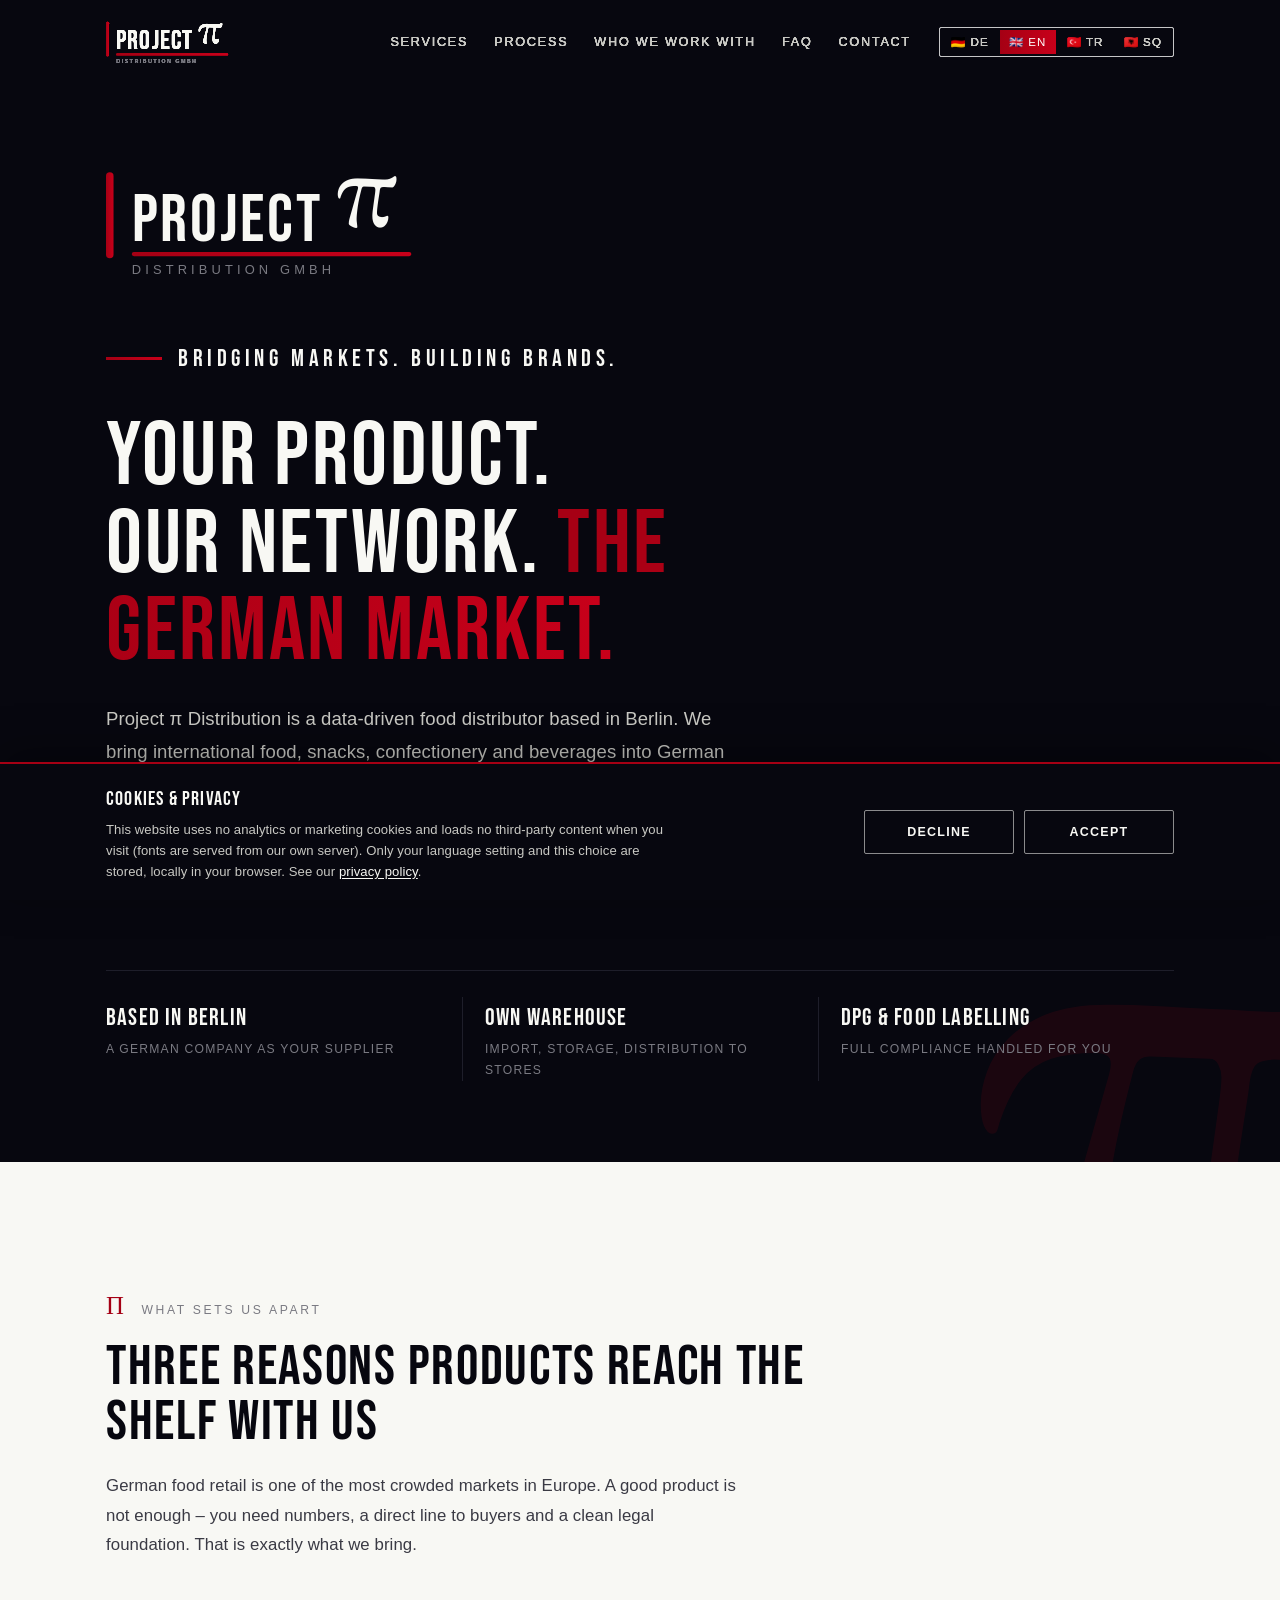
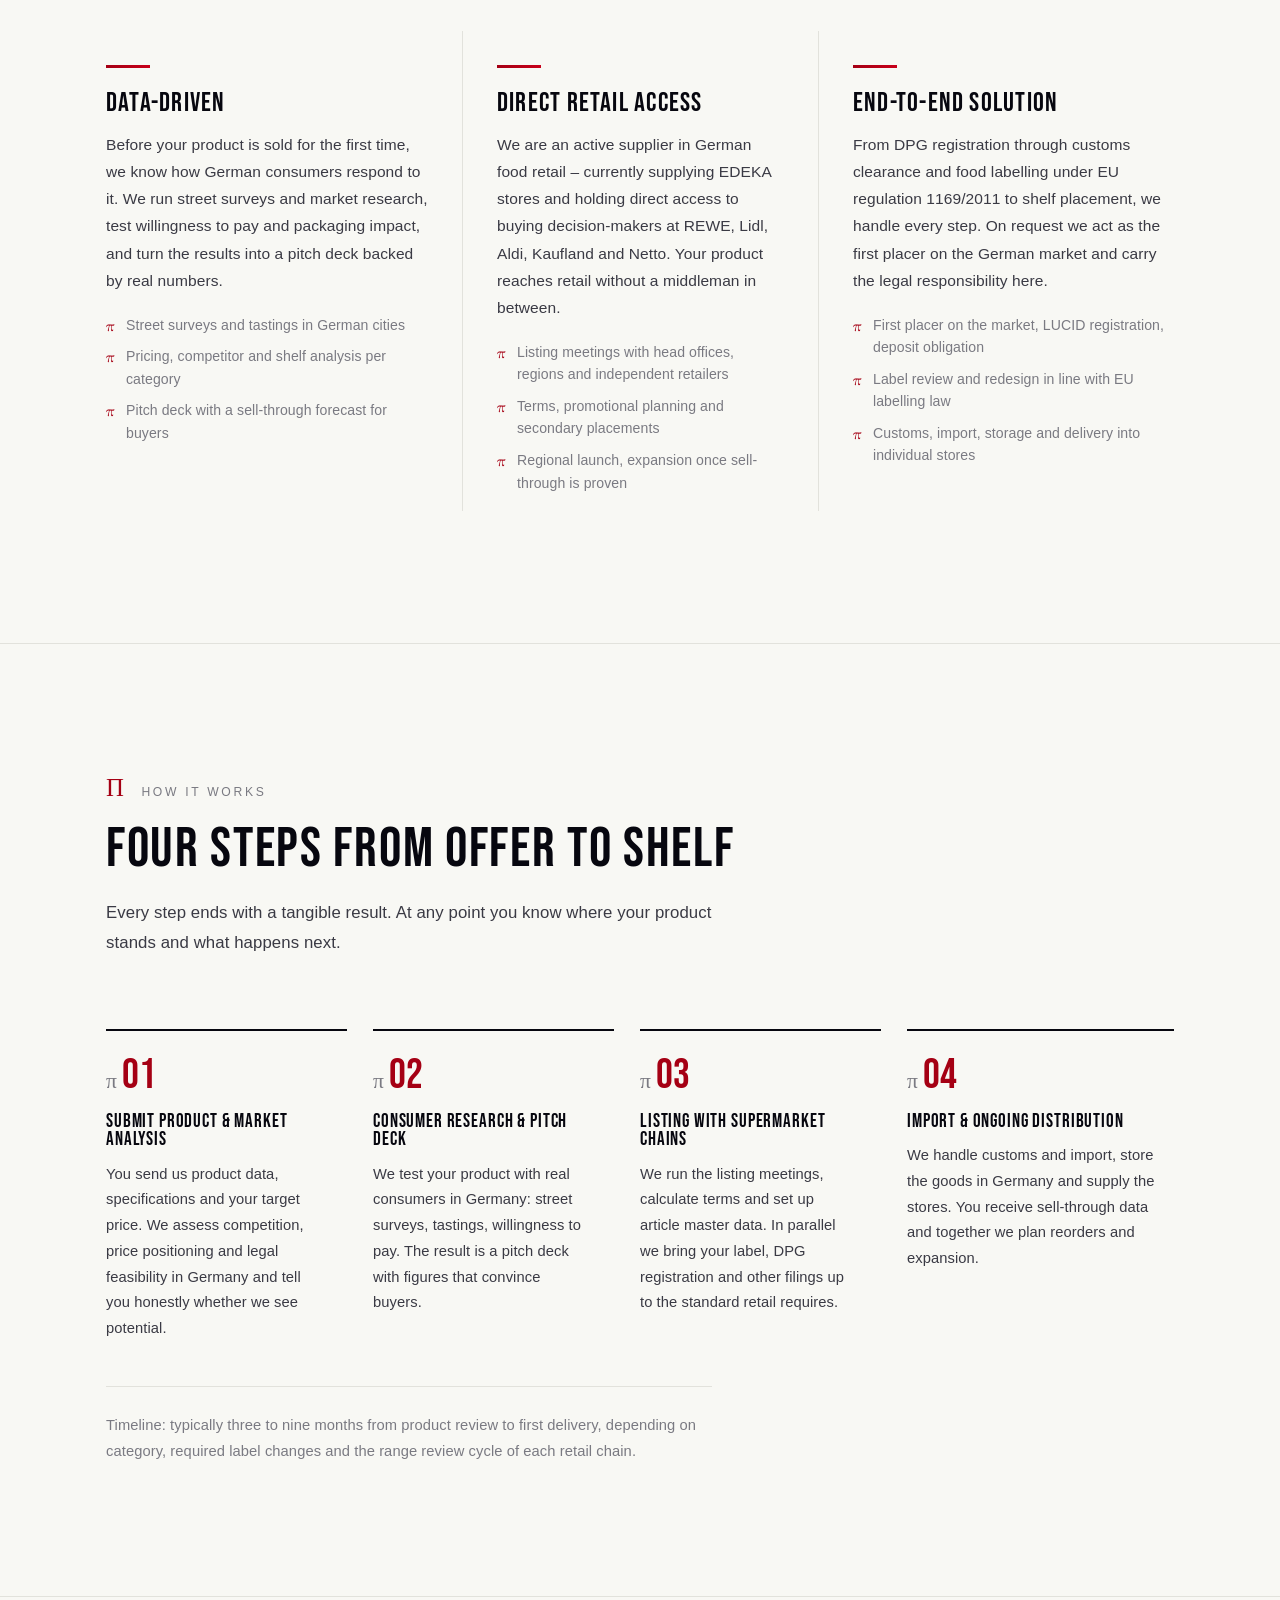
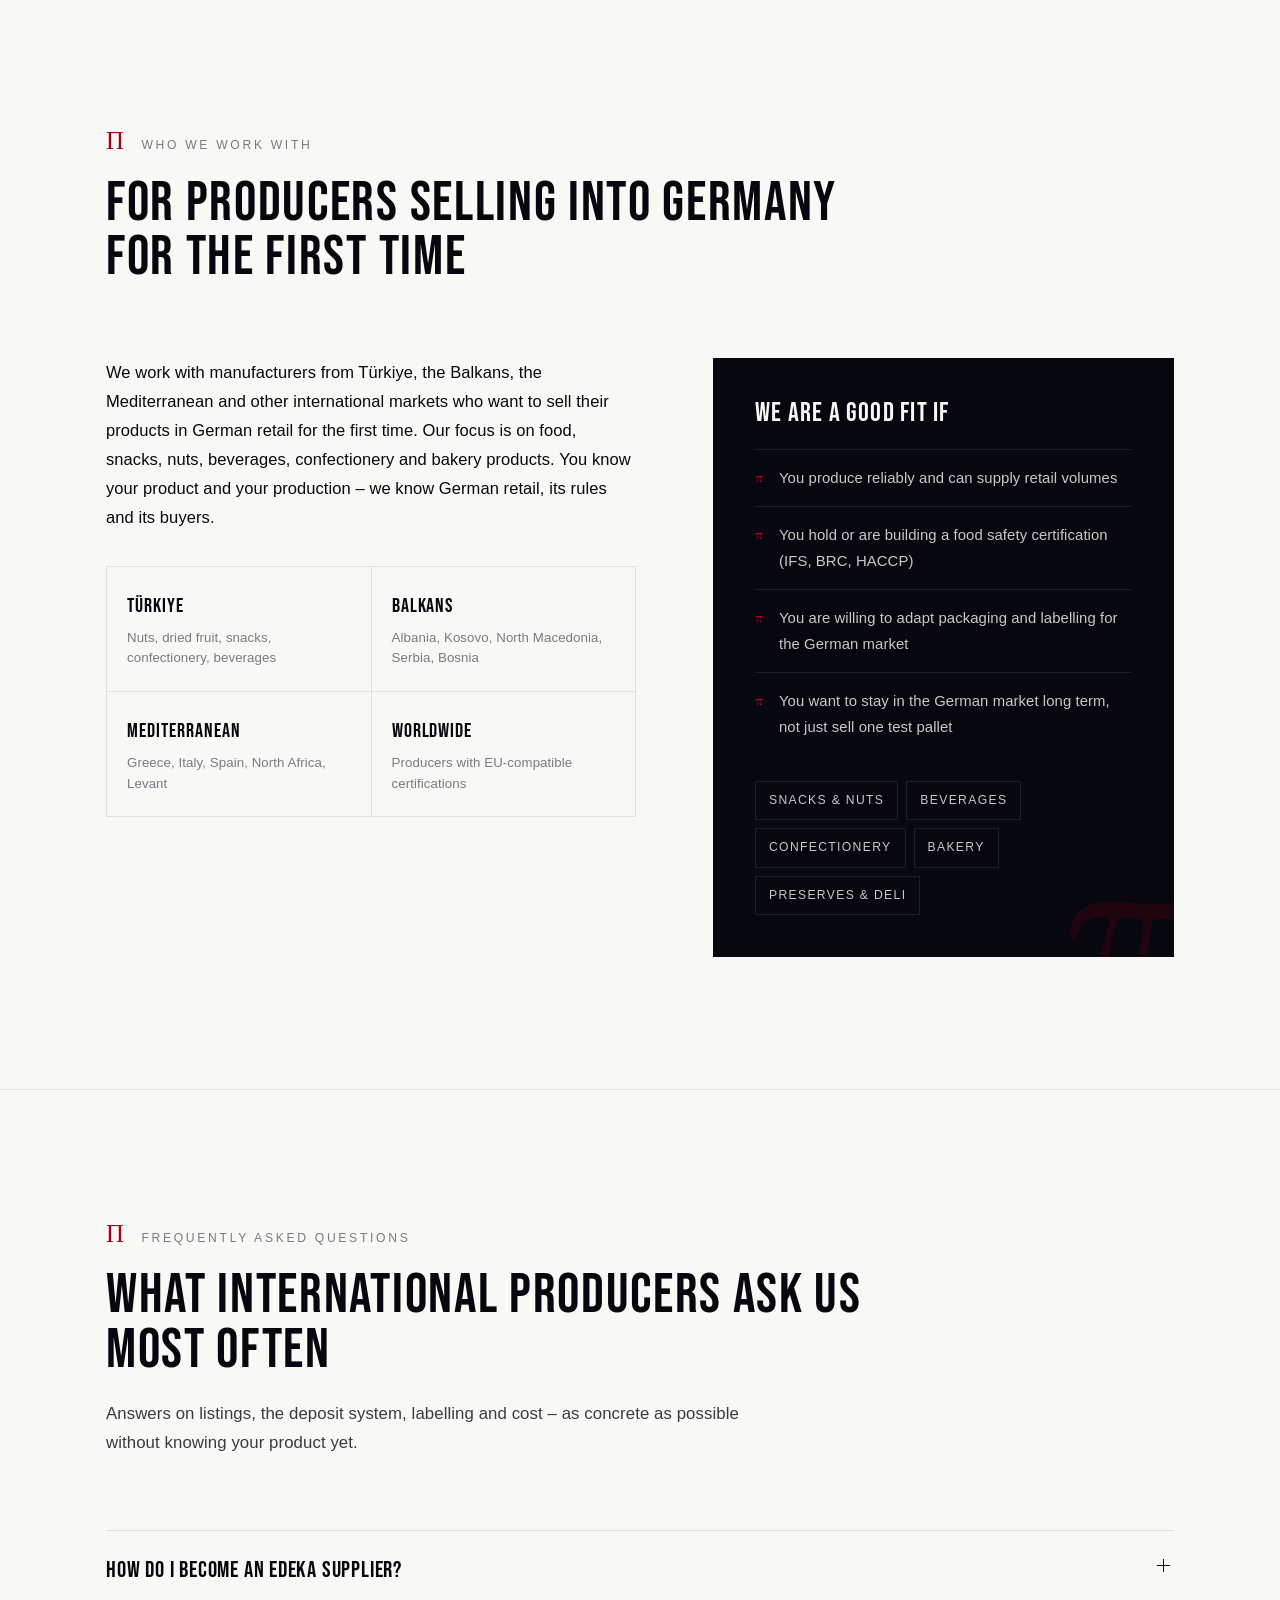
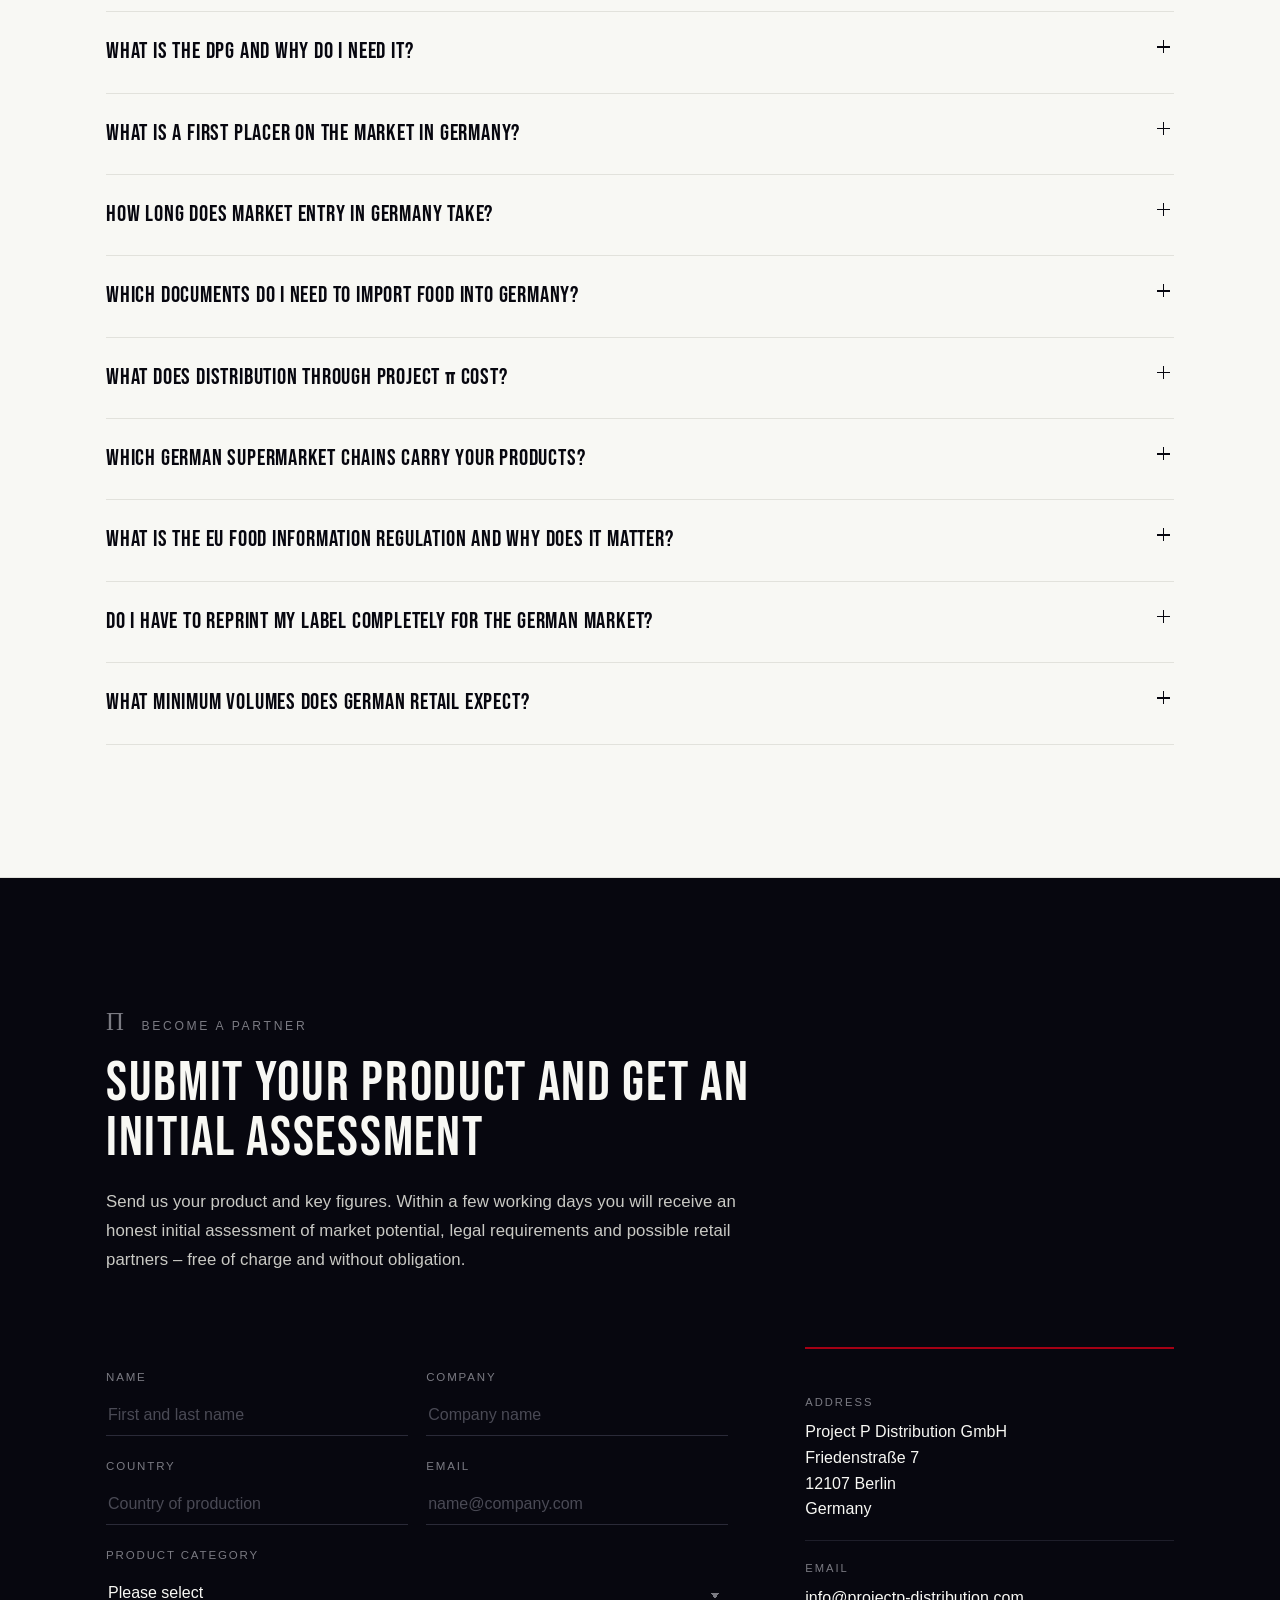
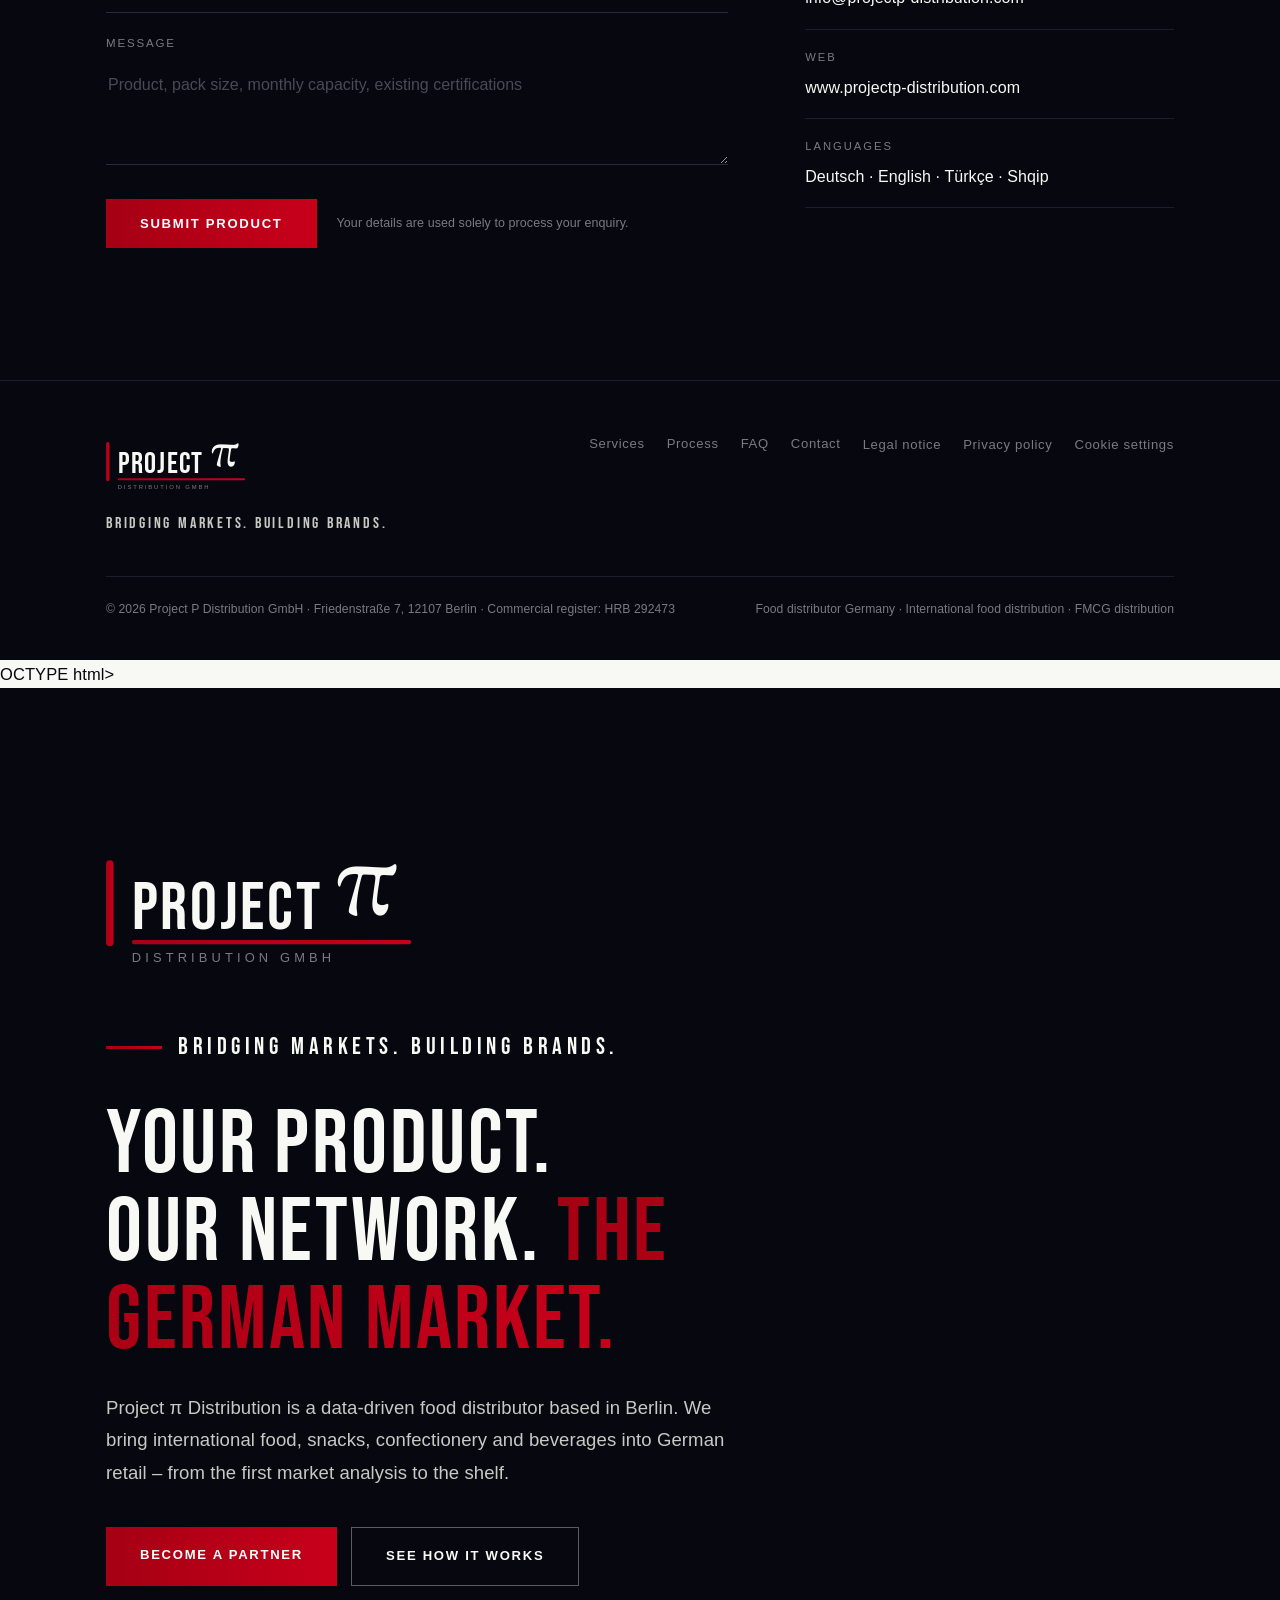
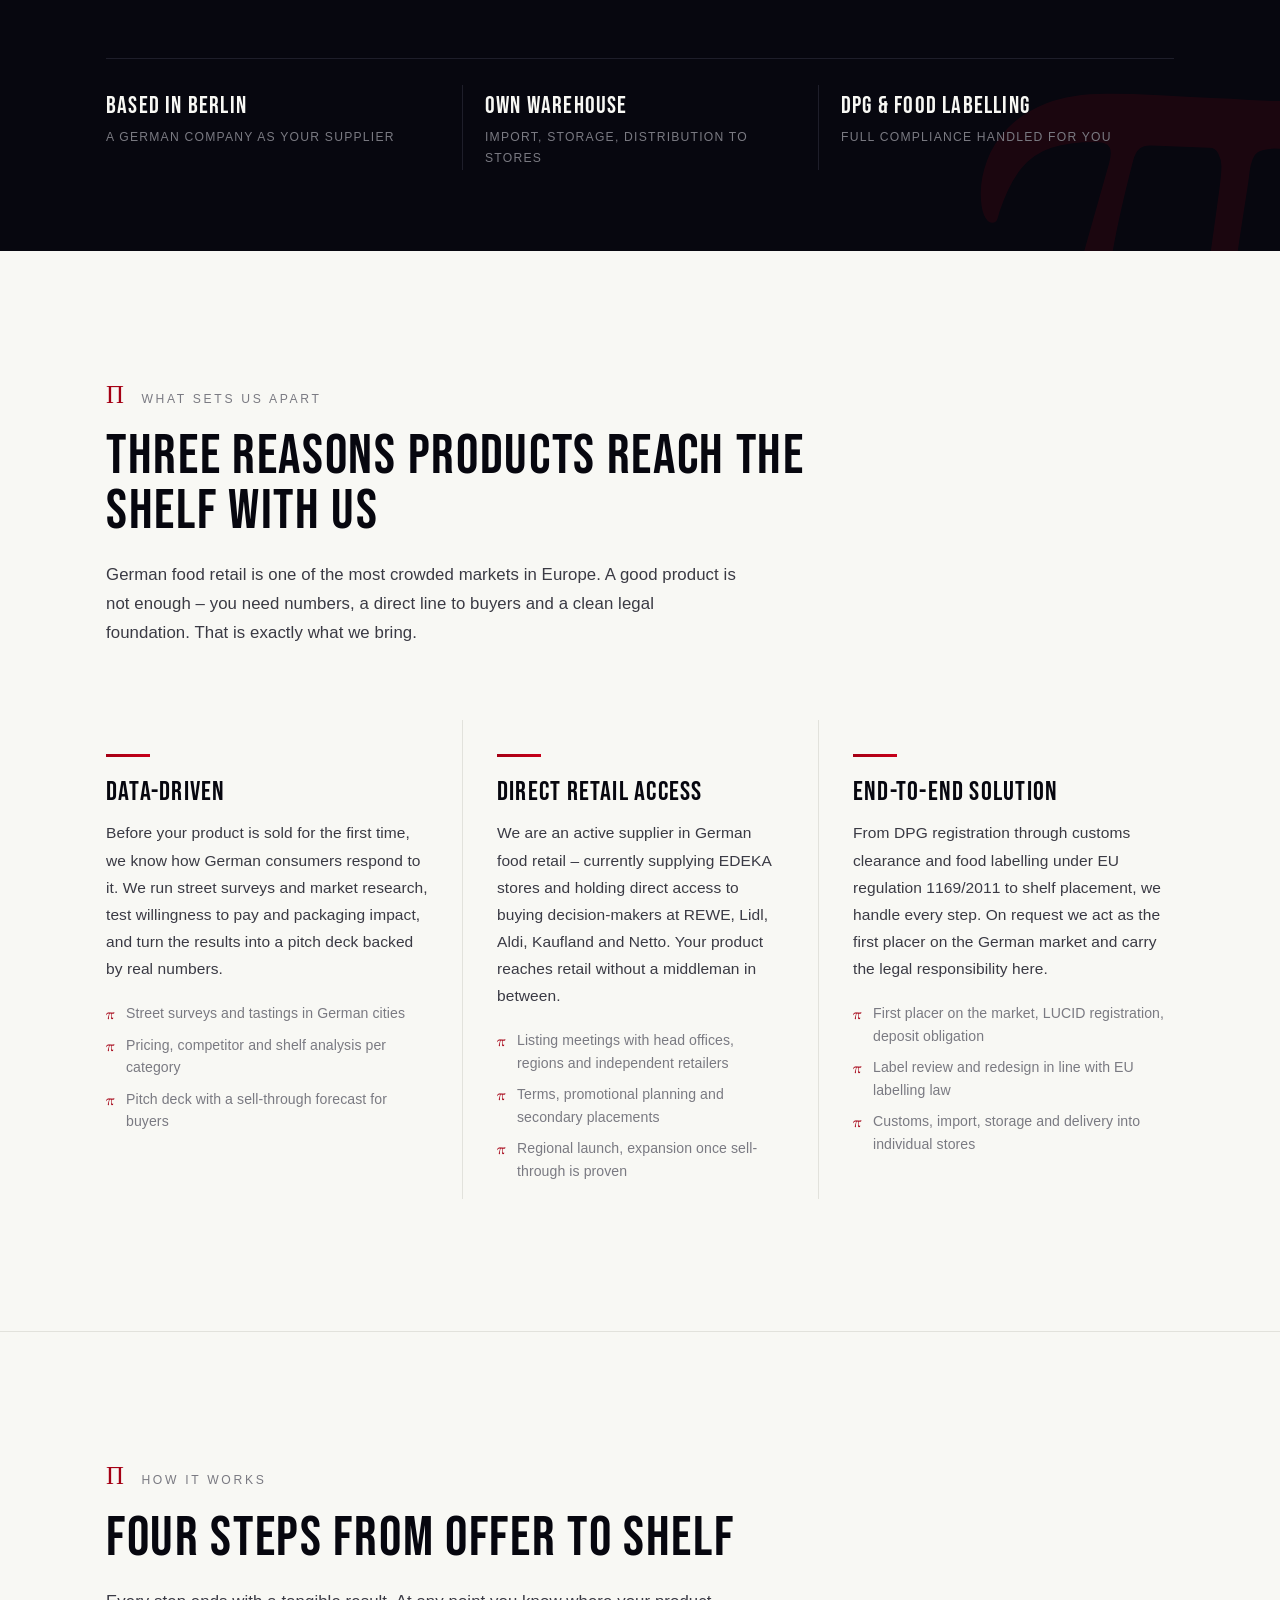
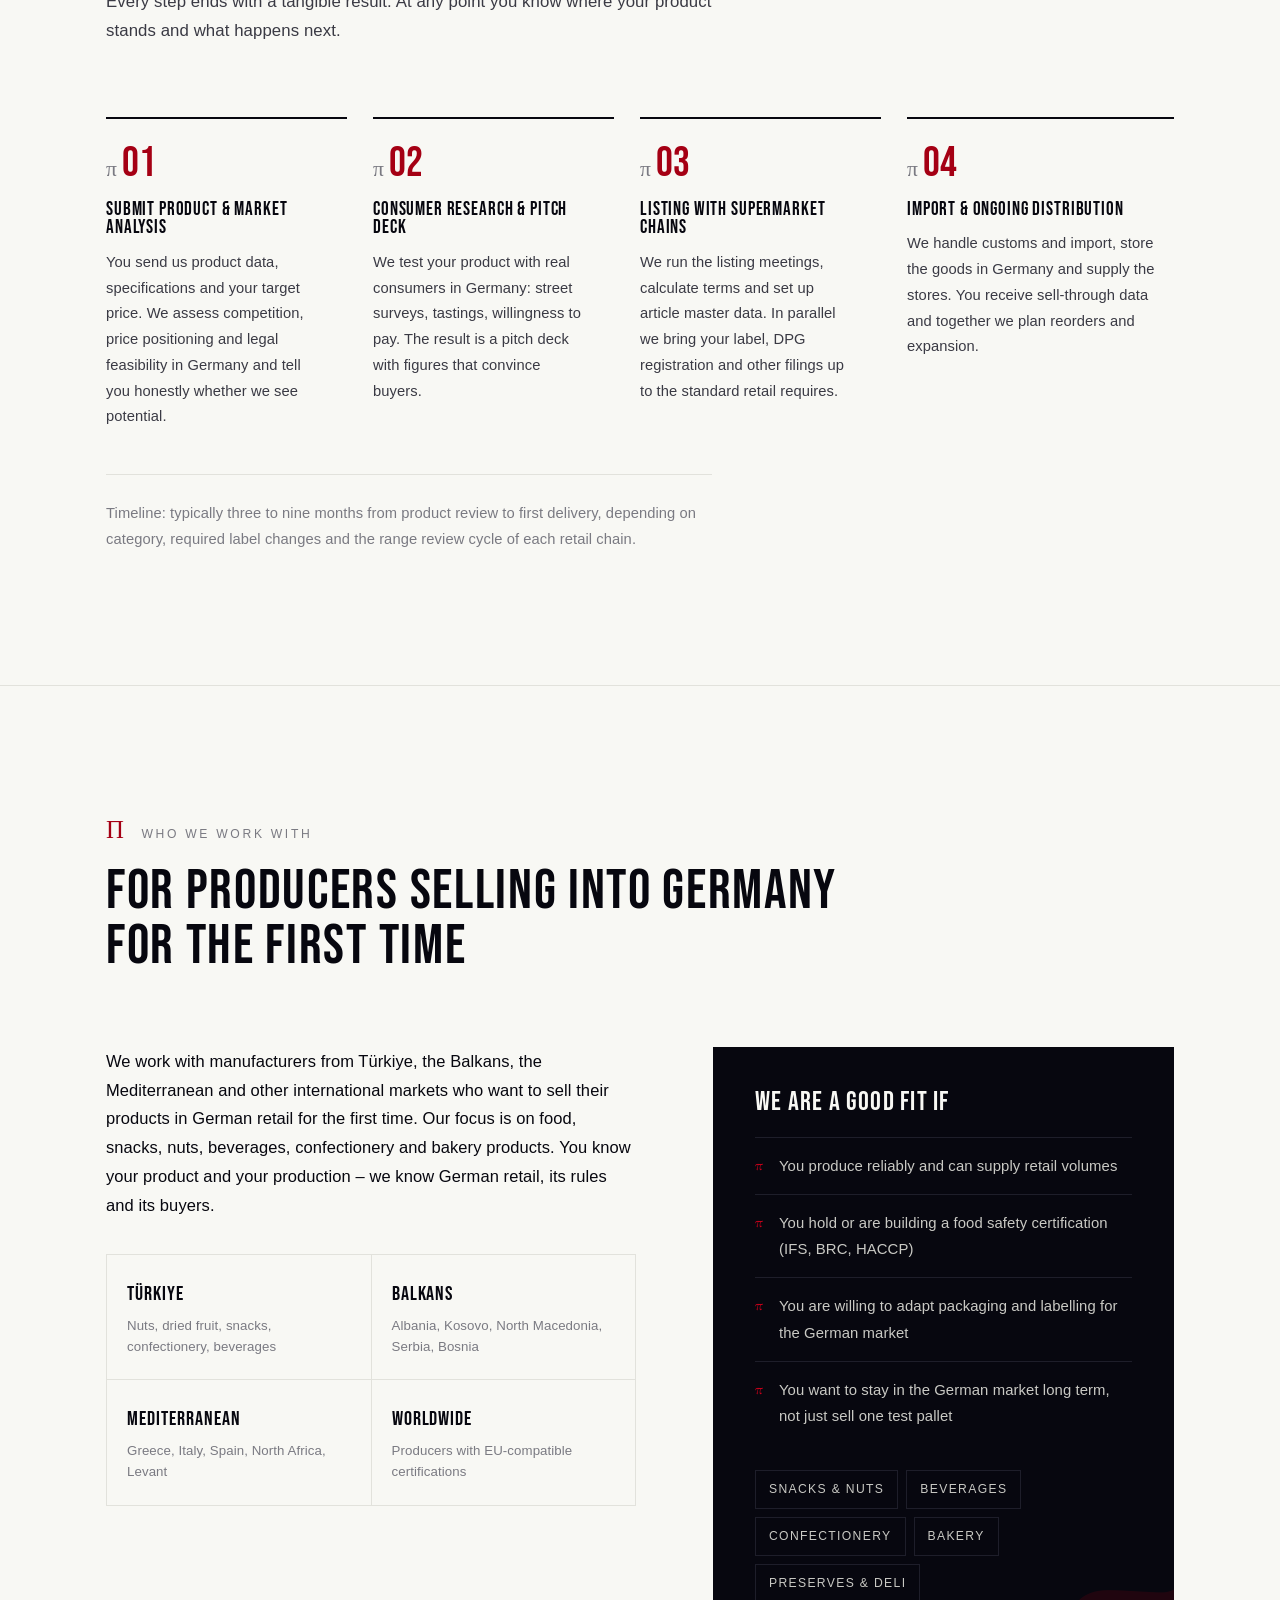
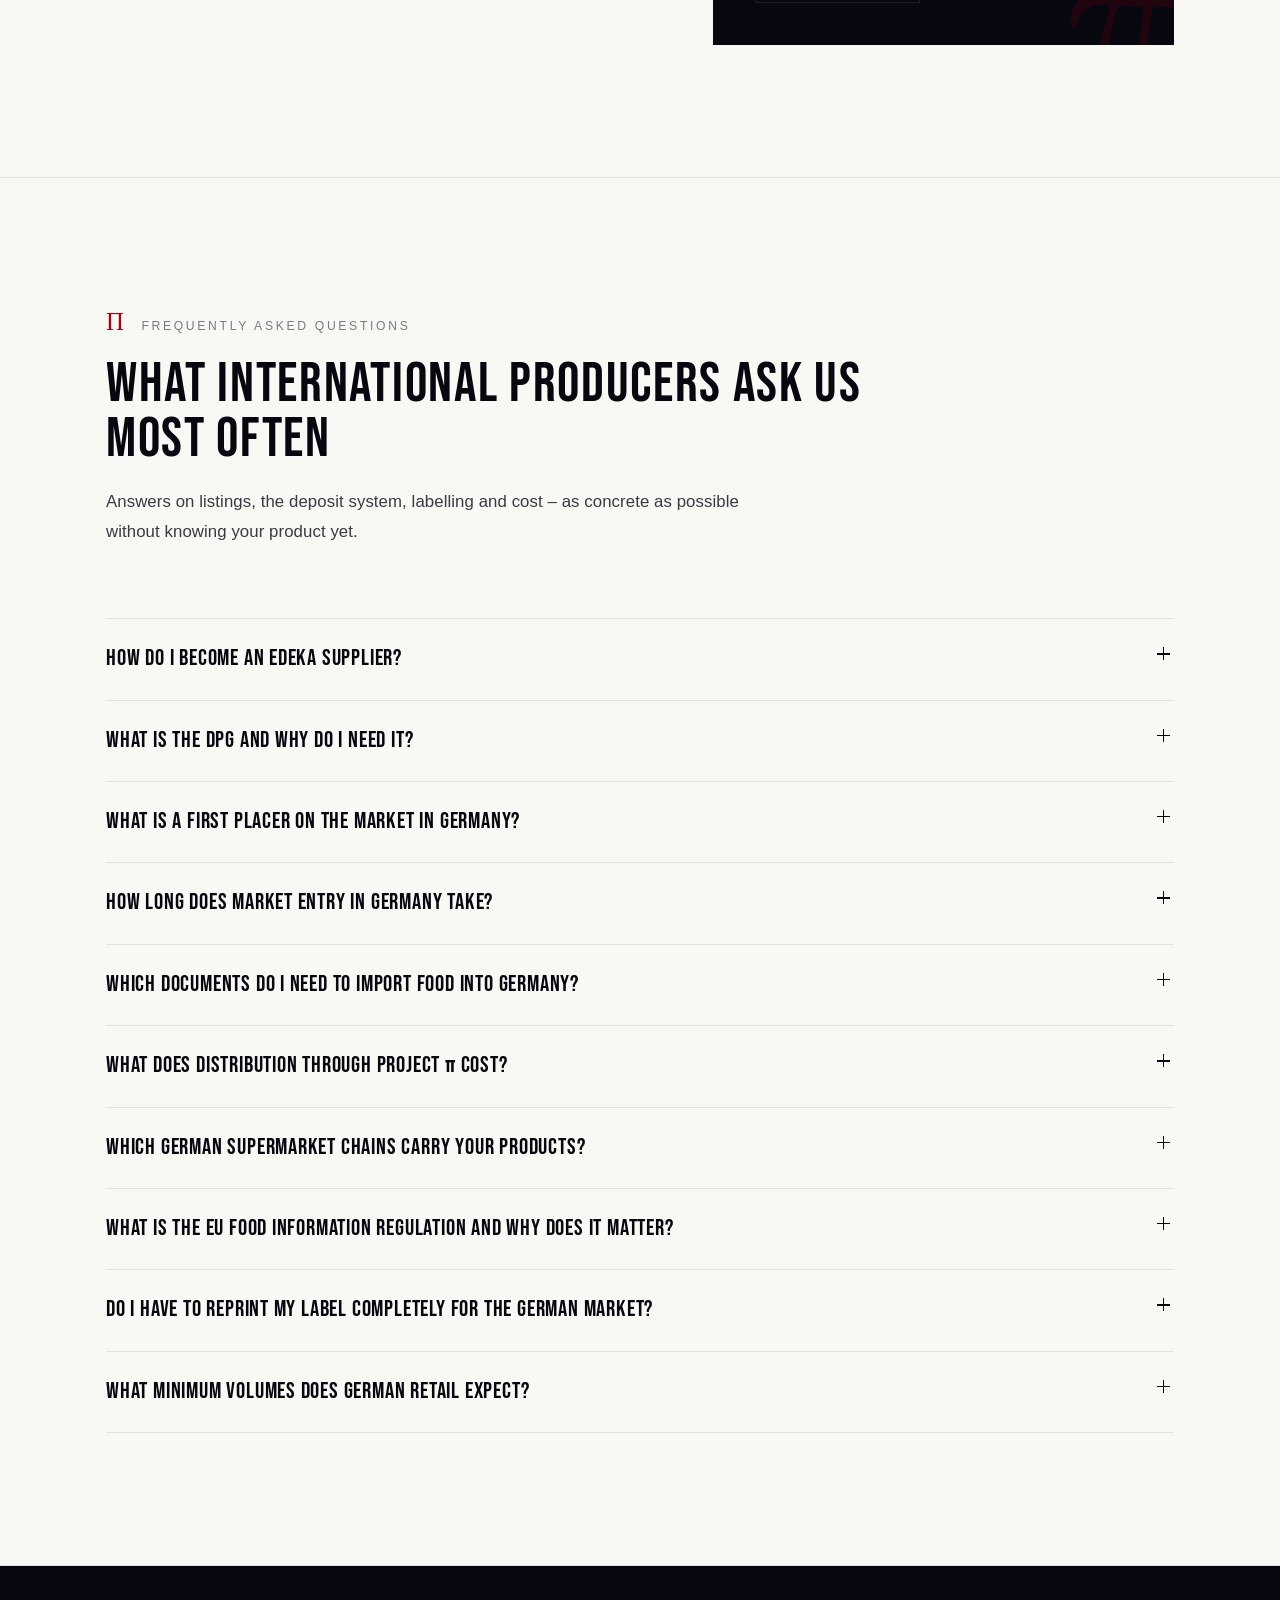
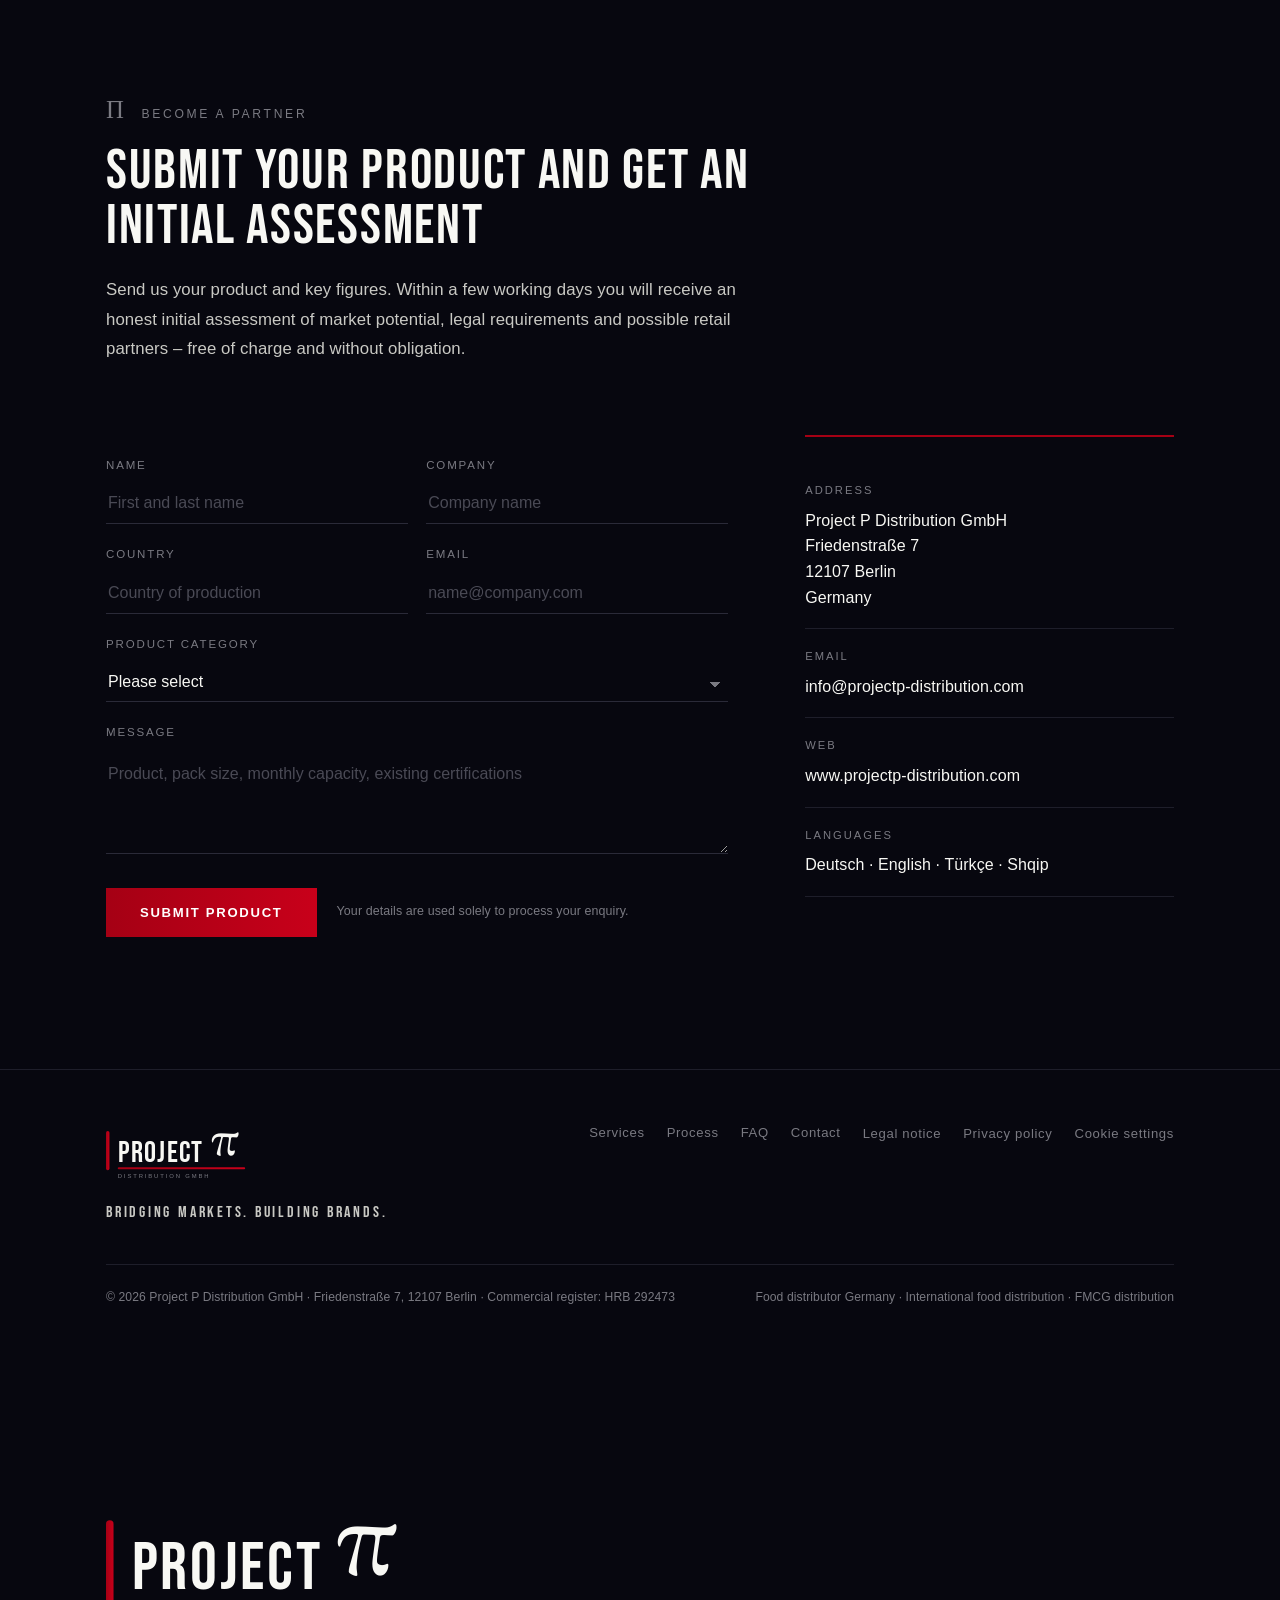
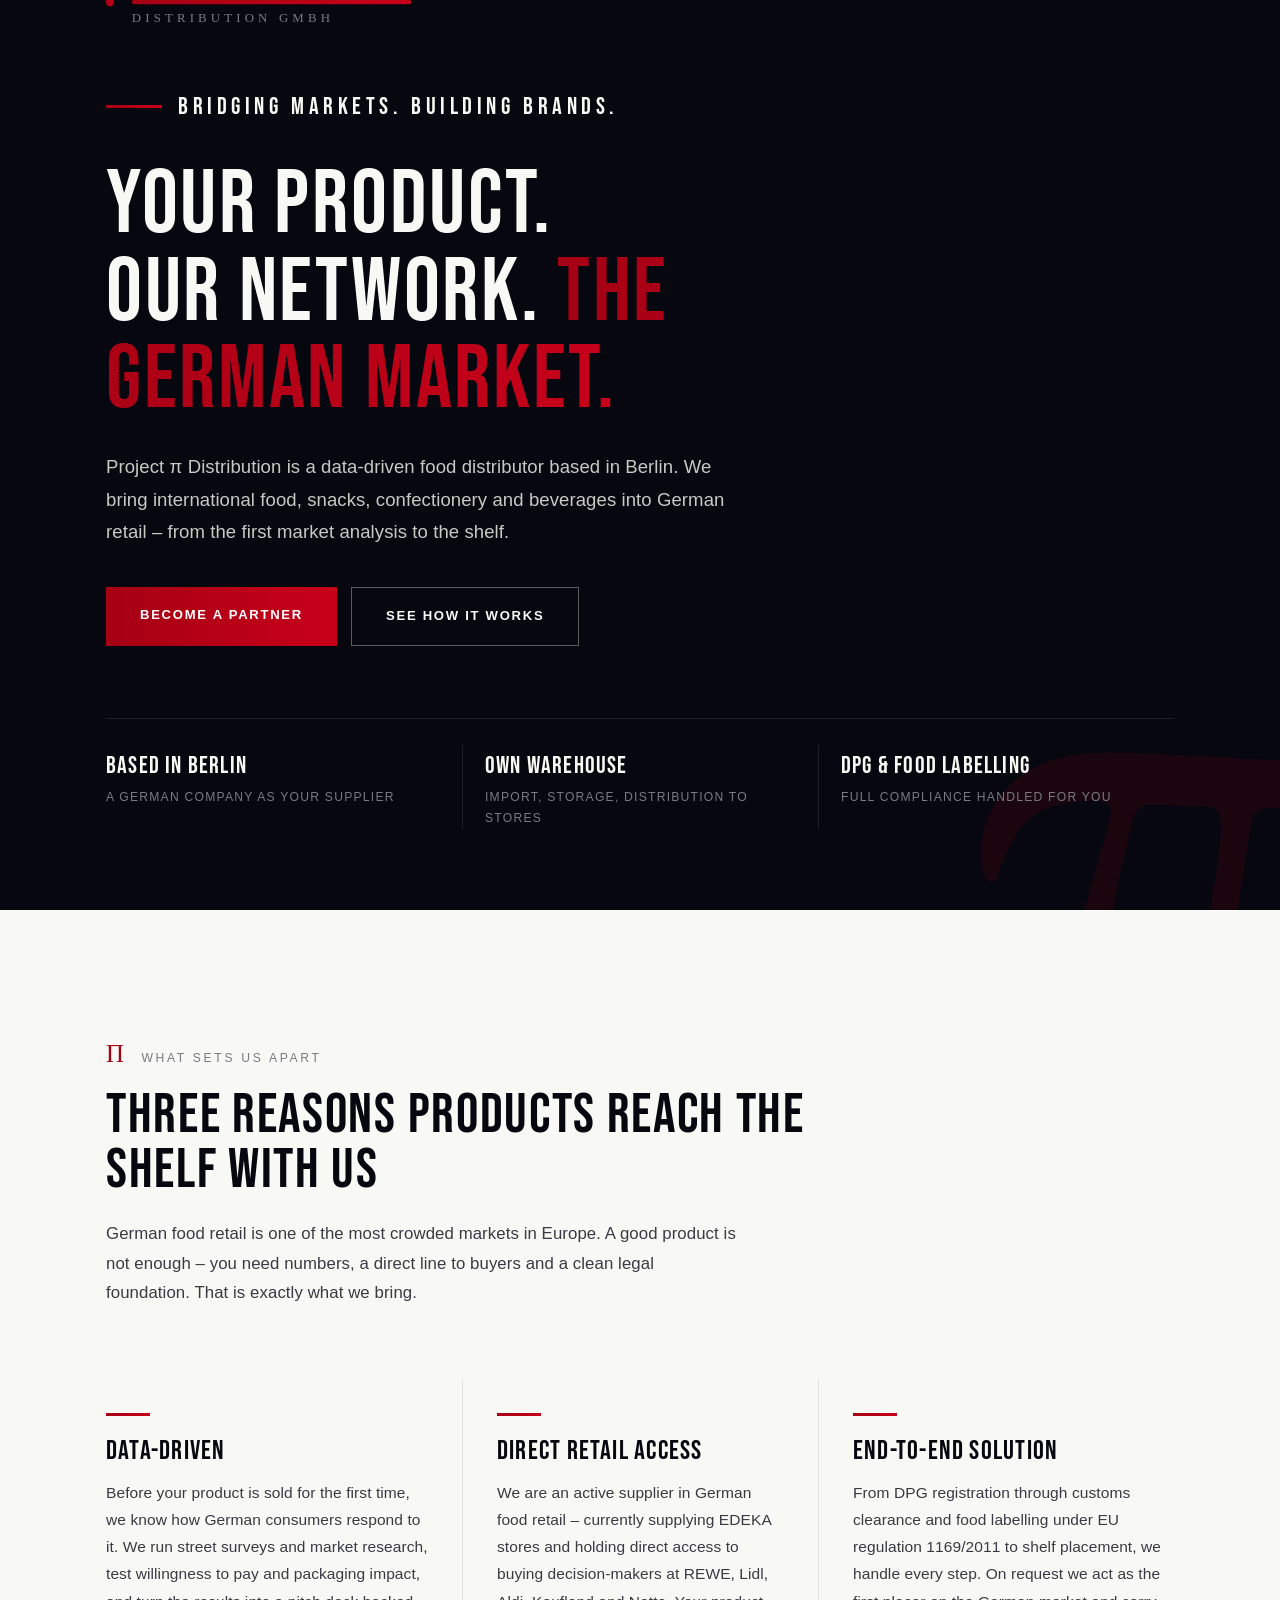
==== commit ba9c4525: "Update index.html" ====
--- a/index.html
+++ b/index.html
@@ -1,4 +1,4 @@
-<!D<!DOCTYPE html>
+<!<!D<!DOCTYPE html>
 <html lang="de">
 <head>
 <meta charset="utf-8">
@@ -3892,3 +3892,3897 @@
 </script>
 </body>
 </html>
+D<!DOCTYPE html>
+<html lang="de">
+<head>
+<meta charset="utf-8">
+<meta name="viewport" content="width=device-width, initial-scale=1">
+<title>Project P Distribution GmbH – Lebensmittel Distributor Deutschland | EDEKA Lieferant werden</title>
+<meta name="description" content="Datengetriebene Lebensmitteldistribution aus Berlin. Wir bringen internationale Lebensmittel, Snacks und Getränke in den deutschen Einzelhandel – EDEKA, REWE, Lidl, Aldi, Kaufland. Marktforschung, DPG-Anmeldung, LMIV-Kennzeichnung, Zollabwicklung und Listung aus einer Hand.">
+<meta name="keywords" content="Lebensmittel Distributor Deutschland, food distributor Germany, EDEKA Lieferant werden, REWE Lieferant werden, German supermarket supplier, Lebensmittel Importeur Deutschland, food importer Germany, Erstinverkehrbringer Deutschland, DPG Anmeldung, Deutsches Pfandsystem, Markteintritt Deutschland Lebensmittel, FMCG distributor Germany, international food distribution Germany, Turkish food distributor Germany, Balkan food distributor Germany, Mediterranean food Germany, Lebensmittel exportieren nach Deutschland, LMIV Kennzeichnung, EU food import regulations, Zollabwicklung Lebensmittel Deutschland, Pfandpflicht Deutschland, Supermarkt Lieferant Deutschland, data driven food distribution">
+<meta name="robots" content="index, follow, max-snippet:-1, max-image-preview:large">
+<meta name="author" content="Project P Distribution GmbH">
+<link rel="canonical" href="https://www.projectp-distribution.com/">
+
+<link rel="alternate" hreflang="de" href="https://www.projectp-distribution.com/?lang=de">
+<link rel="alternate" hreflang="en" href="https://www.projectp-distribution.com/?lang=en">
+<link rel="alternate" hreflang="tr" href="https://www.projectp-distribution.com/?lang=tr">
+<link rel="alternate" hreflang="sq" href="https://www.projectp-distribution.com/?lang=sq">
+<link rel="alternate" hreflang="x-default" href="https://www.projectp-distribution.com/">
+
+<meta property="og:type" content="website">
+<meta property="og:site_name" content="Project P Distribution GmbH">
+<meta property="og:locale" content="de_DE">
+<meta property="og:locale:alternate" content="en_GB">
+<meta property="og:locale:alternate" content="tr_TR">
+<meta property="og:locale:alternate" content="sq_AL">
+<meta property="og:url" content="https://www.projectp-distribution.com/">
+<meta property="og:title" content="Project P Distribution GmbH – Ihr Zugang zum deutschen Lebensmitteleinzelhandel">
+<meta property="og:description" content="Datengetriebene Lebensmitteldistribution aus Berlin: Marktforschung, Listung bei deutschen Supermarktketten, DPG, LMIV, Import und Logistik aus einer Hand.">
+<meta property="og:image" content="https://www.projectp-distribution.com/og-image.png">
+<meta name="twitter:card" content="summary_large_image">
+<meta name="twitter:title" content="Project P Distribution GmbH – Food Distributor Germany">
+<meta name="twitter:description" content="Bridging markets. Building brands. Internationale Lebensmittelproduzenten in den deutschen Einzelhandel bringen.">
+<meta name="twitter:image" content="https://www.projectp-distribution.com/og-image.png">
+<meta name="theme-color" content="#07070F">
+
+<link rel="icon" href="data:image/svg+xml,%3Csvg xmlns='http://www.w3.org/2000/svg' viewBox='0 0 100 100'%3E%3Crect width='100' height='100' fill='%2307070F'/%3E%3Ctext x='50' y='74' font-family='EB Garamond,Garamond,serif' font-size='78' fill='%23A50014' text-anchor='middle'%3E%CF%80%3C/text%3E%3C/svg%3E">
+
+<script type="application/ld+json">
+{
+  "@context": "https://schema.org",
+  "@graph": [
+    {
+      "@type": "Organization",
+      "@id": "https://www.projectp-distribution.com/#organization",
+      "name": "Project P Distribution GmbH",
+      "alternateName": ["Project P Distribution"],
+      "url": "https://www.projectp-distribution.com/",
+      "email": "info@projectp-distribution.com",
+      "slogan": "Bridging markets. Building brands.",
+      "description": "Datengetriebene Lebensmitteldistributionsagentur in Deutschland. Project P Distribution GmbH bringt internationale Lebensmittel, Snacks, Süßwaren und Getränke in den deutschen Lebensmitteleinzelhandel und übernimmt Marktforschung, Import, DPG-Anmeldung, LMIV-konforme Kennzeichnung, Zollabwicklung und Listung bei Supermarktketten.",
+      "foundingLocation": {"@type": "Place", "name": "Berlin, Deutschland"},
+      "address": {
+        "@type": "PostalAddress",
+        "streetAddress": "Friedenstraße 7",
+        "postalCode": "12107",
+        "addressLocality": "Berlin",
+        "addressRegion": "Berlin",
+        "addressCountry": "DE"
+      },
+      "contactPoint": [{
+        "@type": "ContactPoint",
+        "contactType": "sales",
+        "email": "info@projectp-distribution.com",
+        "areaServed": ["DE", "TR", "AL", "XK", "MK", "RS", "BA", "GR", "IT", "ES"],
+        "availableLanguage": ["de", "en", "tr", "sq", "ar"]
+      }],
+      "knowsAbout": [
+        "Lebensmittel Distributor Deutschland",
+        "EDEKA Lieferant werden",
+        "Erstinverkehrbringer Deutschland",
+        "DPG Anmeldung Deutsches Pfandsystem",
+        "LMIV Kennzeichnung",
+        "Zollabwicklung Lebensmittel Deutschland",
+        "FMCG distributor Germany",
+        "German market entry for food products"
+      ],
+      "identifier": "HRB 292473"
+    },
+    {
+      "@type": "WebSite",
+      "@id": "https://www.projectp-distribution.com/#website",
+      "url": "https://www.projectp-distribution.com/",
+      "name": "Project P Distribution GmbH",
+      "publisher": {"@id": "https://www.projectp-distribution.com/#organization"},
+      "inLanguage": ["de", "en", "tr", "sq"]
+    },
+    {
+      "@type": "Service",
+      "@id": "https://www.projectp-distribution.com/#service-data",
+      "name": "Datengetriebene Marktforschung für den deutschen Lebensmittelmarkt",
+      "serviceType": "Consumer insights Germany",
+      "provider": {"@id": "https://www.projectp-distribution.com/#organization"},
+      "areaServed": {"@type": "Country", "name": "Deutschland"},
+      "description": "Straßenumfragen, Konsumententests und Marktforschung zu Preisbereitschaft und Verpackungswirkung. Die Ergebnisse werden zu einem Pitchdeck mit belastbaren Zahlen verdichtet, mit dem Einkäufer im deutschen Lebensmitteleinzelhandel entscheiden können."
+    },
+    {
+      "@type": "Service",
+      "@id": "https://www.projectp-distribution.com/#service-retail",
+      "name": "Listung bei deutschen Supermarktketten",
+      "serviceType": "German supermarket supplier access",
+      "provider": {"@id": "https://www.projectp-distribution.com/#organization"},
+      "areaServed": {"@type": "Country", "name": "Deutschland"},
+      "description": "Direkter Zugang zu Einkaufsentscheidern im deutschen Lebensmitteleinzelhandel, darunter EDEKA, REWE, Lidl, Aldi, Kaufland und Netto. Project P tritt selbst als Lieferant auf, sodass kein Zwischenhändler zwischen Produzent und Handel steht."
+    },
+    {
+      "@type": "Service",
+      "@id": "https://www.projectp-distribution.com/#service-compliance",
+      "name": "Import, Compliance und Logistik für Lebensmittel",
+      "serviceType": "Food import compliance Germany",
+      "provider": {"@id": "https://www.projectp-distribution.com/#organization"},
+      "areaServed": {"@type": "Country", "name": "Deutschland"},
+      "description": "Übernahme der Rolle des Erstinverkehrbringers, DPG-Anmeldung und Pfandkennzeichnung, LMIV-konforme Etikettierung, Zollabwicklung, Verpackungsregister LUCID sowie Lagerung und Feinverteilung bis in den Markt."
+    },
+    {
+      "@type": "FAQPage",
+      "@id": "https://www.projectp-distribution.com/#faq",
+      "inLanguage": "de",
+      "mainEntity": [
+        {"@type": "Question", "name": "Wie werde ich EDEKA Lieferant?",
+         "acceptedAnswer": {"@type": "Answer", "text": "EDEKA ist genossenschaftlich organisiert: Neben der Zentrale entscheiden sieben Regionalgesellschaften und selbstständige Kaufleute über die Listung eines Produkts. Für ein Neuprodukt brauchen Sie vollständige Artikelstammdaten (GLN und GTIN über GS1), eine LMIV-konforme Kennzeichnung in deutscher Sprache, ein Lebensmittelsicherheitszertifikat wie IFS oder BRC, gesicherte Lieferfähigkeit und ein durchgerechnetes Konditionenmodell. Entscheidend ist außerdem die Begründung: Einkäufer listen aus, was sie nicht durch Daten überzeugt. Project P übernimmt diesen Weg als Ihr deutscher Lieferant, bereitet Stammdaten, Kalkulation und Pitchdeck vor und führt die Listungsgespräche."}},
+        {"@type": "Question", "name": "Was ist die DPG und warum brauche ich sie?",
+         "acceptedAnswer": {"@type": "Answer", "text": "Die DPG (Deutsche Pfandsystem GmbH) betreibt das Clearingsystem für das deutsche Einwegpfand. Wer pfandpflichtige Einweggetränkeverpackungen erstmals in Deutschland in Verkehr bringt, muss sich als Erstinverkehrbringer bei der DPG registrieren und jede Verpackung mit dem DPG-Zeichen und einem gültigen EAN kennzeichnen. Auf pfandpflichtige Einweggetränke werden 25 Cent Pfand erhoben, das über das DPG-System zwischen Handel und Inverkehrbringer abgerechnet wird. Ohne diese Registrierung und Kennzeichnung darf kein deutscher Händler Ihr Getränk verkaufen."}},
+        {"@type": "Question", "name": "Was ist ein Erstinverkehrbringer in Deutschland?",
+         "acceptedAnswer": {"@type": "Answer", "text": "Erstinverkehrbringer ist, wer ein Produkt erstmals auf dem deutschen Markt bereitstellt. Diese Rolle trägt die volle rechtliche Verantwortung für Lebensmittelsicherheit, Rückverfolgbarkeit, korrekte Kennzeichnung nach LMIV, Registrierung im Verpackungsregister LUCID und gegebenenfalls die Pfandpflicht. Ein Produzent außerhalb der EU kann diese Rolle nicht selbst ausfüllen, ohne eine verantwortliche Person oder Niederlassung in der EU zu haben. Project P kann als deutscher Erstinverkehrbringer auftreten und diese Pflichten vertraglich übernehmen."}},
+        {"@type": "Question", "name": "Wie lange dauert ein Markteintritt in Deutschland?",
+         "acceptedAnswer": {"@type": "Answer", "text": "Realistisch sind drei bis neun Monate von der ersten Produktprüfung bis zur ersten Lieferung ins Regal. Die Produkt- und Marktanalyse dauert etwa zwei bis vier Wochen, die Konsumentenforschung mit Straßenumfragen vier bis sechs Wochen. Der Zeitpunkt der Listung hängt danach vom Sortimentszyklus der jeweiligen Kette ab, da viele Einkaufsabteilungen nur in festen Fenstern über Neulistungen entscheiden. Anpassungen an der Etikettierung oder der Rezeptur können den Zeitraum verlängern, deshalb prüfen wir beides so früh wie möglich."}},
+        {"@type": "Question", "name": "Welche Dokumente brauche ich für den Lebensmittelimport nach Deutschland?",
+         "acceptedAnswer": {"@type": "Answer", "text": "Erforderlich sind in der Regel eine vollständige Produktspezifikation, Zutatenverzeichnis mit Allergenen, eine Nährwertanalyse je 100 Gramm oder Milliliter, Angaben zur Haltbarkeit sowie ein Lebensmittelsicherheitszertifikat wie IFS, BRC oder ein HACCP-Nachweis. Für den Zoll kommen Handelsrechnung, Packliste, Ursprungsnachweis und die richtige Einreihung in den TARIC-Zolltarif hinzu. Produkte tierischen Ursprungs benötigen zusätzlich ein Veterinärzertifikat und die Anmeldung über TRACES. Wir prüfen Ihre vorhandenen Unterlagen und sagen Ihnen konkret, was fehlt."}},
+        {"@type": "Question", "name": "Was kostet eine Distribution über Project P?",
+         "acceptedAnswer": {"@type": "Answer", "text": "Es gibt keinen Pauschalpreis, weil Kategorie, Volumen, Pfandpflicht und Umfang der nötigen Anpassungen die Kosten bestimmen. Üblich sind zwei Modelle: Wir kaufen Ihre Ware ein und verdienen an der Handelsspanne als Lieferant, oder wir arbeiten für Marktforschung und Listung mit einem klar definierten Projekthonorar. Häufig ist eine Kombination sinnvoll, bei der die Vorleistung projektbezogen und die laufende Distribution über die Spanne läuft. Die erste Produktprüfung und die Ersteinschätzung zum Marktpotenzial sind kostenlos."}},
+        {"@type": "Question", "name": "In welchen deutschen Supermarktketten sind eure Produkte erhältlich?",
+         "acceptedAnswer": {"@type": "Answer", "text": "Wir beliefern den deutschen Lebensmitteleinzelhandel aktiv über EDEKA und arbeiten mit Einkaufsentscheidern bei REWE, Lidl, Aldi, Kaufland und Netto sowie mit Großhandel und Fachhandel. Der deutsche Handel ist stark dezentral, gerade bei EDEKA und REWE entscheiden Regionalgesellschaften und selbstständige Kaufleute mit. Deshalb starten viele Produkte regional und werden nach nachgewiesenem Abverkauf ausgeweitet. Welche Kette für Ihr Produkt die richtige ist, hängt von Preislage, Kategorie und Zielgruppe ab und wird im Rahmen der Marktanalyse festgelegt."}},
+        {"@type": "Question", "name": "Was ist LMIV und warum ist es wichtig?",
+         "acceptedAnswer": {"@type": "Answer", "text": "LMIV steht für Lebensmittelinformationsverordnung, die EU-Verordnung 1169/2011 über die Information der Verbraucher über Lebensmittel. Sie schreibt vor, welche Angaben auf der Verpackung stehen müssen: Bezeichnung, Zutatenverzeichnis mit hervorgehobenen Allergenen, Nettofüllmenge, Mindesthaltbarkeitsdatum, Nährwerttabelle je 100 Gramm oder Milliliter sowie Name und Anschrift des verantwortlichen Lebensmittelunternehmers in der EU. In Deutschland müssen diese Pflichtangaben in deutscher Sprache und mit einer Mindestschriftgröße von 1,2 Millimetern x-Höhe erscheinen. Ein falsches Etikett führt zu Beanstandungen durch die Lebensmittelüberwachung und im schlimmsten Fall zur Auslistung."}},
+        {"@type": "Question", "name": "Muss ich mein Etikett für den deutschen Markt komplett neu drucken?",
+         "acceptedAnswer": {"@type": "Answer", "text": "Nicht zwingend. Wenn Ihre bestehende Verpackung die Pflichtangaben bereits vollständig und lesbar enthält, reicht häufig ein deutschsprachiges Zusatzetikett, das fest und dauerhaft angebracht wird. Fehlen dagegen Angaben wie die Nährwerttabelle, oder ist die Schrift zu klein, ist eine Neugestaltung des Hauptetiketts der sauberere und langfristig günstigere Weg. Wir prüfen Ihre aktuelle Verpackung, sagen Ihnen, welcher Weg zulässig ist, und liefern eine druckfertige Vorlage."}},
+        {"@type": "Question", "name": "Welche Mindestmengen erwartet der deutsche Handel?",
+         "acceptedAnswer": {"@type": "Answer", "text": "Es gibt keine feste Grenze, aber der Handel erwartet Lieferfähigkeit über die gesamte Listungsdauer. Für einen regionalen Start reicht oft eine Produktionsmenge im Bereich weniger Paletten pro Monat, für eine nationale Listung müssen Sie in der Regel deutlich größere Volumen und kurze Nachlieferzeiten sicherstellen. Wichtiger als die reine Menge sind eine stabile Produktion, gleichbleibende Qualität und ausreichend Restlaufzeit bei der Anlieferung. Wir kalkulieren den benötigten Bedarf gemeinsam mit Ihnen, bevor wir eine Listung zusagen."}}
+      ]
+    }
+  ]
+}
+</script>
+
+<style>
+/* Schriften werden vom eigenen Server geladen (Dateien neben index.html) - keine Verbindung zu Google */
+@font-face{font-family:'Bebas Neue';font-style:normal;font-weight:400;font-display:swap;src:local('Bebas Neue'),local('BebasNeue-Regular'),url('BebasNeue-Regular.ttf') format('truetype')}
+@font-face{font-family:'EB Garamond';font-style:normal;font-weight:400;font-display:swap;src:local('EB Garamond Regular'),local('EBGaramond-Regular'),url('EBGaramond-Regular.ttf') format('truetype')}
+@font-face{font-family:'EB Garamond';font-style:normal;font-weight:500;font-display:swap;src:local('EB Garamond Medium'),local('EBGaramond-Medium'),url('EBGaramond-Medium.ttf') format('truetype')}
+@font-face{font-family:'Montserrat';font-style:normal;font-weight:300;font-display:swap;src:local('Montserrat Light'),local('Montserrat-Light'),url('Montserrat-Light.ttf') format('truetype')}
+@font-face{font-family:'Montserrat';font-style:normal;font-weight:400;font-display:swap;src:local('Montserrat Regular'),local('Montserrat-Regular'),url('Montserrat-Regular.ttf') format('truetype')}
+@font-face{font-family:'Montserrat';font-style:normal;font-weight:600;font-display:swap;src:local('Montserrat SemiBold'),local('Montserrat-SemiBold'),url('Montserrat-SemiBold.ttf') format('truetype')}
+:root{
+  --night:#07070F;
+  --burg:#A50014;
+  --burg2:#C8001A;
+  --warm:#F8F8F4;
+  --steel:#7A7A82;
+  --line:#E2E2DC;
+  --line-dark:#1E1E2A;
+  --grad:linear-gradient(90deg,#A50014 0%,#C8001A 100%);
+  --maxw:1180px;
+  --pad:clamp(20px,5vw,56px);
+}
+*{box-sizing:border-box;margin:0;padding:0}
+html{scroll-behavior:smooth;scroll-padding-top:88px;-webkit-text-size-adjust:100%;overflow-x:hidden}
+body{
+  background:var(--warm);color:var(--night);
+  font-family:'Montserrat',Helvetica,Arial,sans-serif;font-weight:300;
+  font-size:16.5px;line-height:1.75;letter-spacing:.005em;
+  overflow-x:hidden;
+}
+img,svg{display:block;max-width:100%}
+a{color:inherit}
+::selection{background:var(--burg);color:#fff}
+:focus-visible{outline:2px solid var(--burg);outline-offset:3px}
+@media (prefers-reduced-motion:reduce){html{scroll-behavior:auto}*{transition:none!important;animation:none!important}}
+
+.wrap{max-width:var(--maxw);margin:0 auto;padding-left:var(--pad);padding-right:var(--pad)}
+h1,h2,h3,.bebas{font-family:'Bebas Neue',Impact,sans-serif;font-weight:400;letter-spacing:.03em;line-height:.98}
+h1{font-size:clamp(2.9rem,7.4vw,5.6rem)}
+h2{font-size:clamp(2.1rem,4.6vw,3.5rem)}
+h3{font-size:clamp(1.3rem,2.2vw,1.7rem);letter-spacing:.045em}
+p{max-width:68ch}
+.pi{font-family:'EB Garamond',Garamond,serif;font-weight:400}
+
+/* ---------- NAV ---------- */
+header.nav{position:fixed;top:0;left:0;right:0;z-index:90;transition:background .35s ease,box-shadow .35s ease,border-color .35s ease;border-bottom:1px solid transparent}
+header.nav .bar{max-width:var(--maxw);margin:0 auto;padding:14px var(--pad);display:flex;align-items:center;gap:28px}
+header.nav .logo{flex:0 0 auto}
+header.nav .logo svg{width:172px;height:56px}
+.logo-word,.logo-pi{fill:#F8F8F4;transition:fill .35s ease}
+.logo-sub{fill:#7A7A82}
+header.nav.solid{background:rgba(248,248,244,.96);backdrop-filter:blur(10px);border-bottom-color:var(--line)}
+header.nav.solid .logo-word,header.nav.solid .logo-pi{fill:#07070F}
+nav.links{margin-left:auto;display:flex;align-items:center;gap:26px}
+nav.links a{font-size:.79rem;letter-spacing:.14em;text-transform:uppercase;text-decoration:none;color:#C9C9C4;transition:color .2s}
+header.nav.solid nav.links a{color:var(--steel)}
+nav.links a:hover{color:var(--burg)}
+.langs{display:flex;gap:2px;border:1px solid rgba(255,255,255,.22);border-radius:2px;padding:2px}
+header.nav.solid .langs{border-color:var(--line)}
+.langs button{background:none;border:0;cursor:pointer;font-family:'Montserrat',sans-serif;font-weight:400;font-size:.72rem;letter-spacing:.1em;color:#C9C9C4;padding:5px 9px;border-radius:1px;transition:.2s}
+header.nav.solid .langs button{color:var(--steel)}
+.langs button:hover{color:#fff}
+header.nav.solid .langs button:hover{color:var(--night)}
+.langs button[aria-current="true"]{background:var(--grad);color:#fff}
+header.nav.solid .langs button[aria-current="true"]{color:#fff}
+.burger{display:none;background:none;border:1px solid rgba(255,255,255,.25);border-radius:2px;cursor:pointer;padding:9px 11px}
+.burger span{display:block;width:19px;height:1.5px;background:#F8F8F4;margin:4px 0}
+header.nav.solid .burger{border-color:var(--line)}
+header.nav.solid .burger span{background:var(--night)}
+
+/* ---------- BUTTONS ---------- */
+.btn{display:inline-block;font-family:'Montserrat',sans-serif;font-weight:600;font-size:.82rem;letter-spacing:.13em;text-transform:uppercase;text-decoration:none;padding:17px 34px;border:0;cursor:pointer;transition:transform .18s ease,filter .18s ease}
+.btn-primary{background:var(--grad);color:#fff}
+.btn-primary:hover{filter:brightness(1.12);transform:translateY(-2px)}
+.btn-ghost{border:1px solid rgba(248,248,244,.35);color:var(--warm);background:none}
+.btn-ghost:hover{border-color:var(--warm)}
+.btn-dark{background:var(--night);color:var(--warm)}
+.btn-dark:hover{filter:brightness(1.5)}
+
+/* ---------- HERO ---------- */
+.hero{background:var(--night);color:var(--warm);position:relative;overflow:hidden;padding:clamp(140px,17vh,190px) 0 clamp(60px,9vh,96px)}
+.hero .wrap{position:relative;z-index:2}
+.hero-pi{position:absolute;right:-6vw;bottom:-16vh;font-family:'EB Garamond',serif;font-size:clamp(30rem,58vw,60rem);line-height:.7;color:#A50014;opacity:.13;z-index:1;pointer-events:none;user-select:none}
+.hero-logo svg{width:min(430px,86vw);height:auto;margin-bottom:clamp(30px,5vh,52px)}
+.hero h1{max-width:16ch;margin-bottom:26px}
+.hero h1 em{font-style:normal;background:var(--grad);-webkit-background-clip:text;background-clip:text;color:transparent}
+.hero .sub{font-size:clamp(1rem,1.55vw,1.16rem);color:#C9C9C4;max-width:60ch;margin-bottom:38px}
+.slogan{display:flex;align-items:center;gap:16px;margin-bottom:34px}
+.slogan .rule{width:56px;height:3px;background:var(--grad);flex:0 0 auto}
+.slogan span{font-family:'Bebas Neue',sans-serif;font-size:clamp(1.05rem,2.1vw,1.5rem);letter-spacing:.19em;color:var(--warm)}
+.hero-cta{display:flex;flex-wrap:wrap;gap:14px;margin-bottom:clamp(48px,8vh,78px)}
+.trust{display:flex;flex-wrap:wrap;gap:0;border-top:1px solid var(--line-dark);padding-top:26px}
+.trust div{flex:1 1 210px;padding-right:26px;border-left:1px solid var(--line-dark);padding-left:22px}
+.trust div:first-child{border-left:0;padding-left:0}
+.trust b{display:block;font-family:'Bebas Neue',sans-serif;font-size:1.5rem;letter-spacing:.05em;font-weight:400;color:var(--warm)}
+.trust small{font-size:.76rem;letter-spacing:.1em;text-transform:uppercase;color:var(--steel)}
+
+/* ---------- SECTIONS ---------- */
+section.band{padding:clamp(76px,11vw,132px) 0;position:relative}
+section.band + section.band{border-top:1px solid var(--line)}
+section.band.contact{border-top-color:var(--night)}
+.skip:focus{left:12px!important;top:12px;background:var(--warm);color:var(--night);padding:11px 16px;z-index:300;font-size:.85rem}
+.mark{display:flex;align-items:baseline;gap:12px;margin-bottom:20px}
+.mark .pi{font-size:1.55rem;color:var(--burg);line-height:1}
+.mark span{font-size:.76rem;letter-spacing:.22em;text-transform:uppercase;color:var(--steel)}
+.head{max-width:760px;margin-bottom:clamp(46px,6vw,72px)}
+.head p{margin-top:20px;color:#3A3A44;font-size:1.05rem}
+
+/* USP */
+.pillars{display:grid;grid-template-columns:repeat(3,1fr);gap:0}
+.pillar{padding:34px 34px 8px 34px;border-left:1px solid var(--line)}
+.pillar:first-child{padding-left:0;border-left:0}
+.pillar:last-child{padding-right:0}
+.pillar .top{width:44px;height:3px;background:var(--grad);margin-bottom:22px}
+.pillar h3{margin-bottom:14px}
+.pillar p{font-size:.97rem;color:#3A3A44}
+.pillar ul{list-style:none;margin-top:20px}
+.pillar li{font-size:.88rem;color:var(--steel);padding-left:20px;position:relative;margin-bottom:9px;line-height:1.6}
+.pillar li:before{content:"π";font-family:'EB Garamond',serif;color:var(--burg);position:absolute;left:0;top:-1px;font-size:1rem}
+
+/* PROCESS */
+.steps{display:grid;grid-template-columns:repeat(4,1fr);gap:0;counter-reset:s}
+.step{padding:0 30px 0 0;border-top:2px solid var(--night);padding-top:24px;margin-right:26px}
+.step:last-child{margin-right:0;padding-right:0}
+.step .no{font-family:'Bebas Neue',sans-serif;font-size:2.6rem;line-height:1;color:var(--burg);display:flex;align-items:baseline;gap:5px;margin-bottom:16px}
+.step .no .pi{font-size:1.35rem;color:var(--steel)}
+.step h3{margin-bottom:12px;font-size:1.18rem}
+.step p{font-size:.92rem;color:#3A3A44}
+.proc-note{margin-top:44px;padding-top:26px;border-top:1px solid var(--line);font-size:.92rem;color:var(--steel);max-width:74ch}
+
+/* TARGET */
+.tgt{display:grid;grid-template-columns:1.15fr 1fr;gap:clamp(36px,6vw,84px);align-items:start}
+.regions{display:grid;grid-template-columns:1fr 1fr;gap:1px;background:var(--line);border:1px solid var(--line);margin-top:34px}
+.regions div{background:var(--warm);padding:22px 20px}
+.regions b{font-family:'Bebas Neue',sans-serif;font-weight:400;font-size:1.22rem;letter-spacing:.05em;display:block;margin-bottom:5px}
+.regions small{font-size:.83rem;color:var(--steel);line-height:1.55;display:block}
+.fitbox{background:var(--night);color:var(--warm);padding:clamp(28px,3.4vw,42px);position:relative;overflow:hidden}
+.fitbox .bgpi{position:absolute;right:-10px;bottom:-70px;font-family:'EB Garamond',serif;font-size:14rem;line-height:1;color:#A50014;opacity:.16}
+.fitbox h3{margin-bottom:22px;position:relative;z-index:2}
+.fitbox ul{list-style:none;position:relative;z-index:2}
+.fitbox li{padding:15px 0 15px 24px;border-top:1px solid var(--line-dark);font-size:.93rem;color:#C9C9C4;position:relative}
+.fitbox li:before{content:"π";font-family:'EB Garamond',serif;color:var(--burg2);position:absolute;left:0;top:14px}
+.cats{display:flex;flex-wrap:wrap;gap:8px;margin-top:26px;position:relative;z-index:2}
+.cats span{border:1px solid var(--line-dark);color:#C9C9C4;font-size:.76rem;letter-spacing:.11em;text-transform:uppercase;padding:8px 13px}
+
+/* FAQ */
+.faq{border-top:1px solid var(--line)}
+.faq details{border-bottom:1px solid var(--line)}
+.faq summary{list-style:none;cursor:pointer;padding:26px 44px 26px 0;position:relative;display:block;font-family:'Bebas Neue',sans-serif;font-size:clamp(1.15rem,2vw,1.42rem);letter-spacing:.035em;line-height:1.25;transition:color .2s}
+.faq summary::-webkit-details-marker{display:none}
+.faq summary:hover{color:var(--burg)}
+.faq summary:after{content:"";position:absolute;right:4px;top:34px;width:13px;height:1.5px;background:var(--night);transition:transform .25s ease}
+.faq summary:before{content:"";position:absolute;right:9.75px;top:28px;width:1.5px;height:13px;background:var(--night);transition:transform .25s ease,opacity .25s ease}
+.faq details[open] summary:before{opacity:0;transform:rotate(90deg)}
+.faq details[open] summary{color:var(--burg)}
+.faq details[open] summary:after{background:var(--burg)}
+.faq .ans{padding:0 clamp(0px,7vw,110px) 30px 0;font-size:.98rem;color:#3A3A44}
+.faq .ans p{max-width:76ch}
+
+/* CONTACT */
+.contact{background:var(--night);color:var(--warm)}
+.contact h2,.contact h3{color:var(--warm)}
+.contact .head p{color:#C9C9C4}
+.contact .mark span{color:var(--steel)}
+.cgrid{display:grid;grid-template-columns:1.35fr .8fr;gap:clamp(36px,6vw,80px);align-items:start}
+form .row{display:grid;grid-template-columns:1fr 1fr;gap:18px}
+form label{display:block;font-size:.72rem;letter-spacing:.16em;text-transform:uppercase;color:var(--steel);margin:20px 0 8px}
+form input,form select,form textarea{width:100%;background:transparent;border:0;border-bottom:1px solid #2A2A38;color:var(--warm);font-family:'Montserrat',sans-serif;font-weight:300;font-size:1rem;padding:11px 2px;transition:border-color .2s}
+form textarea{resize:vertical;min-height:104px;line-height:1.6}
+form input:focus,form select:focus,form textarea:focus{outline:none;border-bottom-color:var(--burg2)}
+form select{appearance:none;border-radius:0;background-image:linear-gradient(45deg,transparent 50%,#7A7A82 50%),linear-gradient(135deg,#7A7A82 50%,transparent 50%);background-position:calc(100% - 13px) 20px,calc(100% - 8px) 20px;background-size:5px 5px,5px 5px;background-repeat:no-repeat;cursor:pointer}
+form select option{background:#07070F;color:#F8F8F4}
+form input::placeholder,form textarea::placeholder{color:#4A4A55}
+form .send{margin-top:34px;display:flex;flex-wrap:wrap;align-items:center;gap:20px}
+.formnote{font-size:.78rem;color:var(--steel);max-width:44ch;line-height:1.6}
+.status{margin-top:18px;font-size:.9rem;display:none;padding:14px 16px;border-left:3px solid var(--burg2)}
+.status.show{display:block}
+.status.ok{background:rgba(165,0,20,.14);color:#F8F8F4}
+.status.err{background:rgba(122,122,130,.16);color:#C9C9C4}
+.cinfo{border-top:2px solid var(--burg);padding-top:26px}
+.cinfo .item{padding:18px 0;border-bottom:1px solid var(--line-dark)}
+.cinfo .k{font-size:.7rem;letter-spacing:.18em;text-transform:uppercase;color:var(--steel);margin-bottom:7px}
+.cinfo .v{font-size:1rem;color:var(--warm);text-decoration:none;line-height:1.6;display:block}
+a.v:hover{color:var(--burg2)}
+
+/* FOOTER */
+footer{background:var(--night);color:var(--steel);border-top:1px solid var(--line-dark);padding:52px 0 40px}
+.fgrid{display:flex;flex-wrap:wrap;gap:30px;align-items:flex-start;justify-content:space-between}
+footer .logo svg{width:196px;height:64px}
+.ftag{font-family:'Bebas Neue',sans-serif;font-size:1.02rem;letter-spacing:.17em;color:#C9C9C4;margin-top:12px}
+.flinks{display:flex;flex-wrap:wrap;gap:22px;align-items:center}
+.flinks a,.flinks button{background:none;border:0;cursor:pointer;font-family:'Montserrat',sans-serif;font-weight:300;font-size:.82rem;color:var(--steel);text-decoration:none;letter-spacing:.05em}
+.flinks a:hover,.flinks button:hover{color:var(--warm)}
+.fbottom{margin-top:38px;padding-top:22px;border-top:1px solid var(--line-dark);display:flex;flex-wrap:wrap;gap:14px;justify-content:space-between;font-size:.76rem;line-height:1.7}
+
+/* LEGAL OVERLAY */
+.overlay{position:fixed;inset:0;background:rgba(7,7,15,.72);backdrop-filter:blur(4px);z-index:200;display:none;padding:5vh var(--pad)}
+.overlay.open{display:block}
+.sheet{background:var(--warm);max-width:760px;margin:0 auto;max-height:90vh;overflow:auto;padding:clamp(26px,4vw,52px);position:relative}
+.sheet h2{margin-bottom:24px}
+.sheet p{font-size:.95rem;margin-bottom:14px;color:#3A3A44}
+.sheet .close{position:absolute;top:16px;right:18px;background:none;border:1px solid var(--line);cursor:pointer;font-size:1.1rem;line-height:1;padding:8px 12px;color:var(--night)}
+.ph{background:rgba(165,0,20,.09);border-left:3px solid var(--burg);padding:12px 14px;font-size:.9rem;display:block;margin:14px 0}
+
+
+/* ---------- COOKIE BANNER ---------- */
+.cookie[hidden]{display:none}
+.cookie{position:fixed;left:0;right:0;bottom:0;z-index:150;background:var(--night);color:var(--warm);border-top:2px solid var(--burg);box-shadow:0 -10px 40px rgba(0,0,0,.35)}
+.ck-in{max-width:var(--maxw);margin:0 auto;padding:18px var(--pad);display:flex;gap:28px;align-items:center;justify-content:space-between}
+.ck-txt strong{display:block;font-family:'Bebas Neue',Impact,sans-serif;font-weight:400;font-size:1.25rem;letter-spacing:.06em;margin-bottom:2px}
+.ck-txt p{font-size:.82rem;line-height:1.6;color:#C9C9C4;max-width:78ch}
+.ck-txt a{color:var(--warm);text-decoration:underline;text-underline-offset:2px}
+.ck-btns{display:flex;gap:10px;flex:0 0 auto}
+.ck-btn{font-family:'Montserrat',sans-serif;font-weight:600;font-size:.78rem;letter-spacing:.1em;text-transform:uppercase;padding:14px 24px;min-width:150px;cursor:pointer;background:none;color:var(--warm);border:1px solid rgba(248,248,244,.55);border-radius:2px;transition:background .2s,border-color .2s}
+.ck-btn:hover{background:rgba(248,248,244,.1);border-color:var(--warm)}
+@media(max-width:760px){
+  .ck-in{flex-direction:column;align-items:stretch;gap:14px;padding:16px var(--pad) calc(16px + env(safe-area-inset-bottom))}
+  .ck-btns{width:100%}
+  .ck-btn{flex:1 1 0;min-width:0;padding:14px 8px}
+}
+
+/* RESPONSIVE */
+@media(max-width:1000px){
+  .pillars{grid-template-columns:1fr;gap:0}
+  .pillar{padding:30px 0;border-left:0;border-top:1px solid var(--line)}
+  .pillar:first-child{border-top:0;padding-top:0}
+  .steps{grid-template-columns:1fr 1fr;gap:30px 0}
+  .step{margin-right:26px}
+  .step:nth-child(2n){margin-right:0;padding-right:0}
+  .tgt,.cgrid{grid-template-columns:1fr}
+}
+@media(max-width:860px){
+  nav.links{position:fixed;top:0;right:0;bottom:0;width:min(320px,84vw);background:var(--night);flex-direction:column;align-items:flex-start;justify-content:center;gap:26px;padding:0 34px;transform:translateX(102%);transition:transform .3s ease;z-index:95}
+  nav.links.open{transform:translateX(0)}
+  nav.links a{font-size:1rem;color:#F8F8F4}
+  header.nav.solid nav.links a{color:#F8F8F4}
+  header.nav.solid{backdrop-filter:none;-webkit-backdrop-filter:none;background:rgba(248,248,244,.98)}
+  .burger{display:block;margin-left:0;order:3;z-index:96;flex:0 0 auto}
+  header.nav .burger.open{border-color:rgba(255,255,255,.35)}
+  header.nav .burger.open span,header.nav.solid .burger.open span{background:#F8F8F4}
+  .langs{order:2;margin-left:auto;flex:0 0 auto}
+  header.nav .bar{gap:12px}
+  header.nav .logo svg{width:142px;height:46px}
+  .trust div{border-left:0;padding-left:0;border-top:1px solid var(--line-dark);padding-top:14px;margin-top:14px;flex:1 1 100%}
+  .trust div:first-child{border-top:0;margin-top:0;padding-top:0}
+  .regions{grid-template-columns:1fr}
+  form .row{grid-template-columns:1fr;gap:0}
+  .hero-pi{bottom:-8vh;right:-14vw;opacity:.1}
+}
+@media(max-width:380px){
+  header.nav .logo svg{width:104px;height:34px}
+  header.nav .bar{gap:8px}
+  .langs button{padding:4px 5px}
+}
+@media(max-width:560px){
+  .langs button{padding:4px 6px;font-size:.66rem;white-space:nowrap}
+  .langs .fl{display:none}
+  header.nav .logo svg{width:118px;height:38px}
+  .steps{grid-template-columns:1fr}
+  .step{margin-right:0;padding-right:0}
+  .btn{width:100%;text-align:center}
+  .hero-cta{flex-direction:column}
+}
+</style>
+</head>
+<body>
+
+<a class="skip" href="#main" style="position:absolute;left:-9999px">Zum Inhalt springen</a>
+
+<header class="nav" id="nav">
+  <div class="bar">
+    <a class="logo" href="#top" aria-label="Project P Distribution GmbH – Startseite">
+      <svg viewBox="0 0 400 130" role="img" aria-label="Logo Project P Distribution GmbH – Lebensmittel Distributor Deutschland">
+        <defs>
+          <linearGradient id="burgNav" x1="0%" y1="0%" x2="100%" y2="0%">
+            <stop offset="0%" stop-color="#A50014"/><stop offset="100%" stop-color="#C8001A"/>
+          </linearGradient>
+        </defs>
+        <rect x="0" y="18" width="7" height="80" fill="url(#burgNav)" rx="3.5"/>
+        <text class="logo-word" x="24" y="82" font-family="'Bebas Neue', Impact, 'Arial Narrow', sans-serif" font-size="62" letter-spacing="0.04em">PROJECT</text>
+        <text class="logo-pi" x="214" y="68" font-family="'EB Garamond', Garamond, 'Times New Roman', serif" font-size="108">π</text>
+        <rect x="24" y="92" width="260" height="4" fill="url(#burgNav)" rx="2"/>
+        <text class="logo-sub" x="24" y="113" font-family="'Montserrat', Helvetica, Arial, sans-serif" font-weight="300" font-size="12" letter-spacing="0.32em">DISTRIBUTION GMBH</text>
+      </svg>
+    </a>
+    <nav class="links" id="menu">
+      <a href="#usp" data-i18n="nav.usp">Leistungen</a>
+      <a href="#prozess" data-i18n="nav.process">Ablauf</a>
+      <a href="#zielgruppe" data-i18n="nav.target">Für wen</a>
+      <a href="#faq" data-i18n="nav.faq">FAQ</a>
+      <a href="#kontakt" data-i18n="nav.contact">Kontakt</a>
+    </nav>
+    <div class="langs" role="group" aria-label="Sprache wählen / Choose language">
+      <button type="button" data-lang="de" aria-current="true"><span class="fl">🇩🇪</span> DE</button>
+      <button type="button" data-lang="en"><span class="fl">🇬🇧</span> EN</button>
+      <button type="button" data-lang="tr"><span class="fl">🇹🇷</span> TR</button>
+      <button type="button" data-lang="sq"><span class="fl">🇦🇱</span> SQ</button>
+    </div>
+    <button class="burger" id="burger" aria-label="Menü" aria-expanded="false"><span></span><span></span><span></span></button>
+  </div>
+</header>
+
+<main id="main">
+<section class="hero" id="top">
+  <div class="hero-pi" aria-hidden="true">π</div>
+  <div class="wrap">
+    <div class="hero-logo">
+      <svg viewBox="0 0 400 130" role="img" aria-label="Project P Distribution GmbH – datengetriebene Lebensmitteldistribution in Deutschland">
+        <defs>
+          <linearGradient id="burgHero" x1="0%" y1="0%" x2="100%" y2="0%">
+            <stop offset="0%" stop-color="#A50014"/><stop offset="100%" stop-color="#C8001A"/>
+          </linearGradient>
+        </defs>
+        <rect x="0" y="18" width="7" height="80" fill="url(#burgHero)" rx="3.5"/>
+        <text x="24" y="82" font-family="'Bebas Neue', Impact, 'Arial Narrow', sans-serif" font-size="62" fill="#F8F8F4" letter-spacing="0.04em">PROJECT</text>
+        <text x="214" y="68" font-family="'EB Garamond', Garamond, 'Times New Roman', serif" font-size="108" fill="#F8F8F4">π</text>
+        <rect x="24" y="92" width="260" height="4" fill="url(#burgHero)" rx="2"/>
+        <text x="24" y="113" font-family="'Montserrat', Helvetica, Arial, sans-serif" font-weight="300" font-size="12" fill="#7A7A82" letter-spacing="0.32em">DISTRIBUTION GMBH</text>
+      </svg>
+    </div>
+    <div class="slogan"><span class="rule" aria-hidden="true"></span><span>Bridging markets. Building brands.</span></div>
+    <h1 data-i18n="hero.h1">Ihr Produkt. Unser Netzwerk. <em>Der deutsche Markt.</em></h1>
+    <p class="sub" data-i18n="hero.sub">Project P Distribution ist eine datengetriebene Lebensmitteldistribution aus Berlin. Wir bringen internationale Lebensmittel, Snacks, Süßwaren und Getränke in den deutschen Einzelhandel – von der ersten Marktanalyse bis zur Regalplatzierung.</p>
+    <div class="hero-cta">
+      <a class="btn btn-primary" href="#kontakt" data-i18n="hero.cta">Jetzt Partner werden</a>
+      <a class="btn btn-ghost" href="#prozess" data-i18n="hero.ctaAlt">So funktioniert es</a>
+    </div>
+    <div class="trust">
+      <div><b data-i18n="hero.t1b">Sitz in Berlin</b><small data-i18n="hero.t1s">Deutsche GmbH als Ihr Lieferant</small></div>
+      <div><b data-i18n="hero.t2b">Eigenes Lager</b><small data-i18n="hero.t2s">Import, Lagerung, Feinverteilung</small></div>
+      <div><b data-i18n="hero.t3b">DPG &amp; LMIV</b><small data-i18n="hero.t3s">Compliance vollständig übernommen</small></div>
+    </div>
+  </div>
+</section>
+
+<section class="band" id="usp">
+  <div class="wrap">
+    <div class="head">
+      <div class="mark"><span class="pi" aria-hidden="true">π</span><span data-i18n="usp.mark">Das macht uns einzigartig</span></div>
+      <h2 data-i18n="usp.title">Drei Gründe, warum Produkte mit uns im Regal landen</h2>
+      <p data-i18n="usp.lead">Der deutsche Lebensmitteleinzelhandel ist einer der am dichtesten belegten Märkte Europas. Ein gutes Produkt reicht nicht – es braucht Zahlen, einen direkten Draht zum Einkauf und eine saubere rechtliche Basis. Genau das bringen wir mit.</p>
+    </div>
+    <div class="pillars">
+      <article class="pillar">
+        <div class="top" aria-hidden="true"></div>
+        <h3 data-i18n="usp.1t">Datengetrieben</h3>
+        <p data-i18n="usp.1b">Bevor Ihr Produkt zum ersten Mal verkauft wird, wissen wir, wie der deutsche Konsument darauf reagiert. Wir führen Straßenumfragen und Marktforschung durch, testen Preisbereitschaft und Verpackungswirkung und verdichten die Ergebnisse zu einem Pitchdeck mit belastbaren Zahlen.</p>
+        <ul>
+          <li data-i18n="usp.1l1">Straßenumfragen und Verkostungen in deutschen Städten</li>
+          <li data-i18n="usp.1l2">Preis-, Wettbewerbs- und Regalplatzanalyse je Kategorie</li>
+          <li data-i18n="usp.1l3">Pitchdeck mit Abverkaufsprognose für den Einkauf</li>
+        </ul>
+      </article>
+      <article class="pillar">
+        <div class="top" aria-hidden="true"></div>
+        <h3 data-i18n="usp.2t">Direkter Handelszugang</h3>
+        <p data-i18n="usp.2b">Wir sind aktiver Lieferant im deutschen Lebensmitteleinzelhandel – mit laufender Belieferung von EDEKA-Märkten und direktem Zugang zu Einkaufsentscheidern bei REWE, Lidl, Aldi, Kaufland und Netto. Ihr Produkt geht ohne Umweg über Zwischenhändler an den Handel.</p>
+        <ul>
+          <li data-i18n="usp.2l1">Listungsgespräche mit Zentralen, Regionen und Kaufleuten</li>
+          <li data-i18n="usp.2l2">Konditionen, Werbeplanung und Zweitplatzierungen</li>
+          <li data-i18n="usp.2l3">Regionaler Start, Ausweitung nach nachgewiesenem Abverkauf</li>
+        </ul>
+      </article>
+      <article class="pillar">
+        <div class="top" aria-hidden="true"></div>
+        <h3 data-i18n="usp.3t">Komplettlösung</h3>
+        <p data-i18n="usp.3b">Von der DPG-Anmeldung über die Zollabwicklung und LMIV-konforme Etikettierung bis zur Regalplatzierung übernehmen wir jeden Schritt. Auf Wunsch treten wir als Erstinverkehrbringer auf und tragen die rechtliche Verantwortung in Deutschland.</p>
+        <ul>
+          <li data-i18n="usp.3l1">Erstinverkehrbringer, LUCID-Registrierung, Pfandpflicht</li>
+          <li data-i18n="usp.3l2">Etikettenprüfung und Neugestaltung nach LMIV</li>
+          <li data-i18n="usp.3l3">Zoll, Import, Lagerung und Feinverteilung bis in den Markt</li>
+        </ul>
+      </article>
+    </div>
+  </div>
+</section>
+
+<section class="band" id="prozess">
+  <div class="wrap">
+    <div class="head">
+      <div class="mark"><span class="pi" aria-hidden="true">π</span><span data-i18n="proc.mark">So funktioniert es</span></div>
+      <h2 data-i18n="proc.title">Vier Schritte vom Angebot bis ins Regal</h2>
+      <p data-i18n="proc.lead">Jeder Schritt endet mit einem greifbaren Ergebnis. Sie wissen zu jedem Zeitpunkt, wo Ihr Produkt steht und was als Nächstes passiert.</p>
+    </div>
+    <div class="steps">
+      <article class="step">
+        <div class="no"><span class="pi" aria-hidden="true">π</span>01</div>
+        <h3 data-i18n="proc.1t">Produkt einreichen &amp; Marktanalyse</h3>
+        <p data-i18n="proc.1b">Sie senden uns Produktdaten, Spezifikationen und Ihre Preisvorstellung. Wir prüfen Wettbewerb, Preislage und rechtliche Machbarkeit in Deutschland und sagen Ihnen ehrlich, ob wir Potenzial sehen.</p>
+      </article>
+      <article class="step">
+        <div class="no"><span class="pi" aria-hidden="true">π</span>02</div>
+        <h3 data-i18n="proc.2t">Marktforschung &amp; Pitchdeck</h3>
+        <p data-i18n="proc.2b">Wir testen Ihr Produkt mit echten Konsumenten in Deutschland: Straßenumfragen, Verkostungen, Preisbereitschaft. Daraus entsteht ein Pitchdeck mit Zahlen, das Einkäufer überzeugt.</p>
+      </article>
+      <article class="step">
+        <div class="no"><span class="pi" aria-hidden="true">π</span>03</div>
+        <h3 data-i18n="proc.3t">Listung bei Supermarktketten</h3>
+        <p data-i18n="proc.3b">Wir führen die Listungsgespräche, kalkulieren Konditionen und legen Artikelstammdaten an. Parallel bringen wir Etikett, DPG und Registrierungen auf den Stand, den der Handel verlangt.</p>
+      </article>
+      <article class="step">
+        <div class="no"><span class="pi" aria-hidden="true">π</span>04</div>
+        <h3 data-i18n="proc.4t">Import &amp; laufende Distribution</h3>
+        <p data-i18n="proc.4b">Wir wickeln Zoll und Import ab, lagern die Ware in Deutschland und beliefern die Märkte. Sie erhalten Abverkaufsdaten und wir planen gemeinsam Nachbestellungen und Ausweitung.</p>
+      </article>
+    </div>
+    <p class="proc-note" data-i18n="proc.note">Zeitrahmen: In der Regel drei bis neun Monate von der Produktprüfung bis zur ersten Lieferung, abhängig von Kategorie, nötigen Etikettenanpassungen und dem Sortimentszyklus der jeweiligen Handelskette.</p>
+  </div>
+</section>
+
+<section class="band" id="zielgruppe">
+  <div class="wrap">
+    <div class="head">
+      <div class="mark"><span class="pi" aria-hidden="true">π</span><span data-i18n="tgt.mark">Für wen wir arbeiten</span></div>
+      <h2 data-i18n="tgt.title">Für Produzenten, die zum ersten Mal nach Deutschland liefern</h2>
+    </div>
+    <div class="tgt">
+      <div>
+        <p data-i18n="tgt.body">Wir arbeiten mit Herstellern aus der Türkei, dem Balkan, dem Mittelmeerraum und weiteren internationalen Märkten, die ihre Produkte erstmals im deutschen Einzelhandel verkaufen wollen. Unser Schwerpunkt liegt auf Lebensmitteln, Snacks, Nüssen, Getränken, Süßwaren und Backwaren. Sie kennen Ihr Produkt und Ihre Produktion – wir kennen den deutschen Handel, seine Regeln und seine Einkäufer.</p>
+        <div class="regions">
+          <div><b data-i18n="tgt.r1t">Türkei</b><small data-i18n="tgt.r1b">Nüsse, Trockenfrüchte, Snacks, Süßwaren, Getränke</small></div>
+          <div><b data-i18n="tgt.r2t">Balkan</b><small data-i18n="tgt.r2b">Albanien, Kosovo, Nordmazedonien, Serbien, Bosnien</small></div>
+          <div><b data-i18n="tgt.r3t">Mittelmeerraum</b><small data-i18n="tgt.r3b">Griechenland, Italien, Spanien, Nordafrika, Levante</small></div>
+          <div><b data-i18n="tgt.r4t">Weltweit</b><small data-i18n="tgt.r4b">Produzenten mit EU-fähigen Zertifizierungen</small></div>
+        </div>
+      </div>
+      <aside class="fitbox">
+        <div class="bgpi" aria-hidden="true">π</div>
+        <h3 data-i18n="tgt.fitt">Wir passen zusammen, wenn</h3>
+        <ul>
+          <li data-i18n="tgt.f1">Sie stabil produzieren und Mengen für den Handel liefern können</li>
+          <li data-i18n="tgt.f2">Sie ein Lebensmittelsicherheitszertifikat haben oder aufbauen (IFS, BRC, HACCP)</li>
+          <li data-i18n="tgt.f3">Sie bereit sind, Verpackung und Etikett für den deutschen Markt anzupassen</li>
+          <li data-i18n="tgt.f4">Sie langfristig im deutschen Markt bleiben wollen, nicht nur eine Testpalette verkaufen</li>
+        </ul>
+        <div class="cats">
+          <span data-i18n="tgt.c1">Snacks &amp; Nüsse</span>
+          <span data-i18n="tgt.c2">Getränke</span>
+          <span data-i18n="tgt.c3">Süßwaren</span>
+          <span data-i18n="tgt.c4">Backwaren</span>
+          <span data-i18n="tgt.c5">Konserven &amp; Feinkost</span>
+        </div>
+      </aside>
+    </div>
+  </div>
+</section>
+
+<section class="band" id="faq">
+  <div class="wrap">
+    <div class="head">
+      <div class="mark"><span class="pi" aria-hidden="true">π</span><span data-i18n="faq.mark">Häufige Fragen</span></div>
+      <h2 data-i18n="faq.title">Was internationale Produzenten uns am häufigsten fragen</h2>
+      <p data-i18n="faq.lead">Antworten zu Listung, Pfandsystem, Kennzeichnung und Kosten – so konkret, wie es ohne Kenntnis Ihres Produkts möglich ist.</p>
+    </div>
+    <div class="faq">
+      <details><summary data-i18n="faq.q1">Wie werde ich EDEKA Lieferant?</summary><div class="ans"><p data-i18n="faq.a1"></p></div></details>
+      <details><summary data-i18n="faq.q2">Was ist die DPG und warum brauche ich sie?</summary><div class="ans"><p data-i18n="faq.a2"></p></div></details>
+      <details><summary data-i18n="faq.q3">Was ist ein Erstinverkehrbringer in Deutschland?</summary><div class="ans"><p data-i18n="faq.a3"></p></div></details>
+      <details><summary data-i18n="faq.q4">Wie lange dauert ein Markteintritt in Deutschland?</summary><div class="ans"><p data-i18n="faq.a4"></p></div></details>
+      <details><summary data-i18n="faq.q5">Welche Dokumente brauche ich für den Lebensmittelimport nach Deutschland?</summary><div class="ans"><p data-i18n="faq.a5"></p></div></details>
+      <details><summary data-i18n="faq.q6">Was kostet eine Distribution über Project P?</summary><div class="ans"><p data-i18n="faq.a6"></p></div></details>
+      <details><summary data-i18n="faq.q7">In welchen deutschen Supermarktketten sind eure Produkte erhältlich?</summary><div class="ans"><p data-i18n="faq.a7"></p></div></details>
+      <details><summary data-i18n="faq.q8">Was ist LMIV und warum ist es wichtig?</summary><div class="ans"><p data-i18n="faq.a8"></p></div></details>
+      <details><summary data-i18n="faq.q9">Muss ich mein Etikett für den deutschen Markt komplett neu drucken?</summary><div class="ans"><p data-i18n="faq.a9"></p></div></details>
+      <details><summary data-i18n="faq.q10">Welche Mindestmengen erwartet der deutsche Handel?</summary><div class="ans"><p data-i18n="faq.a10"></p></div></details>
+    </div>
+  </div>
+</section>
+
+<section class="band contact" id="kontakt">
+  <div class="wrap">
+    <div class="head">
+      <div class="mark"><span class="pi" aria-hidden="true">π</span><span data-i18n="con.mark">Partner werden</span></div>
+      <h2 data-i18n="con.title">Produkt einreichen und Ersteinschätzung erhalten</h2>
+      <p data-i18n="con.lead">Schicken Sie uns Ihr Produkt und Ihre Eckdaten. Sie erhalten innerhalb weniger Werktage eine ehrliche Ersteinschätzung zu Marktpotenzial, rechtlichen Anforderungen und möglichen Handelspartnern – kostenlos und unverbindlich.</p>
+    </div>
+    <div class="cgrid">
+      <form id="contactForm" action="https://formspree.io/f/mvkovjao" method="POST">
+        <div class="row">
+          <div>
+            <label for="f-name" data-i18n="con.name">Name</label>
+            <input id="f-name" name="name" type="text" required autocomplete="name" data-i18n-ph="con.namePh" placeholder="Vor- und Nachname">
+          </div>
+          <div>
+            <label for="f-company" data-i18n="con.company">Unternehmen</label>
+            <input id="f-company" name="company" type="text" required autocomplete="organization" data-i18n-ph="con.companyPh" placeholder="Firmenname">
+          </div>
+        </div>
+        <div class="row">
+          <div>
+            <label for="f-country" data-i18n="con.country">Land</label>
+            <input id="f-country" name="country" type="text" required autocomplete="country-name" data-i18n-ph="con.countryPh" placeholder="Produktionsland">
+          </div>
+          <div>
+            <label for="f-email" data-i18n="con.email">E-Mail</label>
+            <input id="f-email" name="email" type="email" required autocomplete="email" data-i18n-ph="con.emailPh" placeholder="name@unternehmen.com">
+          </div>
+        </div>
+        <label for="f-cat" data-i18n="con.cat">Produktkategorie</label>
+        <select id="f-cat" name="category" required>
+          <option value="" disabled selected data-i18n="con.catPh">Bitte wählen</option>
+          <option value="Snacks/Nuesse" data-i18n="con.cat1">Snacks / Nüsse</option>
+          <option value="Getraenke" data-i18n="con.cat2">Getränke</option>
+          <option value="Suesswaren" data-i18n="con.cat3">Süßwaren</option>
+          <option value="Backwaren" data-i18n="con.cat4">Backwaren</option>
+          <option value="Sonstiges" data-i18n="con.cat5">Sonstiges</option>
+        </select>
+        <label for="f-msg" data-i18n="con.msg">Nachricht</label>
+        <textarea id="f-msg" name="message" required data-i18n-ph="con.msgPh" placeholder="Produkt, Verpackungsgröße, Kapazität pro Monat, vorhandene Zertifikate"></textarea>
+        <input type="hidden" name="_subject" value="Produkteinreichung über projectp-distribution.com">
+        <input type="text" name="_gotcha" style="display:none" tabindex="-1" autocomplete="off" aria-hidden="true">
+        <div class="send">
+          <button class="btn btn-primary" type="submit" data-i18n="con.submit">Produkt einreichen</button>
+          <span class="formnote" data-i18n="con.note">Ihre Angaben werden ausschließlich zur Bearbeitung Ihrer Anfrage verwendet.</span>
+        </div>
+        <div class="status" id="formStatus" role="status" aria-live="polite"></div>
+      </form>
+      <div class="cinfo">
+        <div class="item">
+          <div class="k" data-i18n="con.kAddr">Adresse</div>
+          <div class="v">Project P Distribution GmbH<br>Friedenstraße 7<br>12107 Berlin<br><span data-i18n="con.germany">Deutschland</span></div>
+        </div>
+        <div class="item">
+          <div class="k" data-i18n="con.kMail">E-Mail</div>
+          <a class="v" href="mailto:info@projectp-distribution.com">info@projectp-distribution.com</a>
+        </div>
+        <div class="item">
+          <div class="k" data-i18n="con.kWeb">Web</div>
+          <a class="v" href="https://www.projectp-distribution.com">www.projectp-distribution.com</a>
+        </div>
+        <div class="item">
+          <div class="k" data-i18n="con.kLang">Sprachen</div>
+          <div class="v">Deutsch · English · Türkçe · Shqip</div>
+        </div>
+      </div>
+    </div>
+  </div>
+</section>
+</main>
+
+<footer>
+  <div class="wrap">
+    <div class="fgrid">
+      <div>
+        <div class="logo">
+          <svg viewBox="0 0 400 130" role="img" aria-label="Project P Distribution GmbH Logo, Lebensmittel Distributor in Berlin">
+            <defs>
+              <linearGradient id="burgFoot" x1="0%" y1="0%" x2="100%" y2="0%">
+                <stop offset="0%" stop-color="#A50014"/><stop offset="100%" stop-color="#C8001A"/>
+              </linearGradient>
+            </defs>
+            <rect x="0" y="18" width="7" height="80" fill="url(#burgFoot)" rx="3.5"/>
+            <text x="24" y="82" font-family="'Bebas Neue', Impact, 'Arial Narrow', sans-serif" font-size="62" fill="#F8F8F4" letter-spacing="0.04em">PROJECT</text>
+            <text x="214" y="68" font-family="'EB Garamond', Garamond, 'Times New Roman', serif" font-size="108" fill="#F8F8F4">π</text>
+            <rect x="24" y="92" width="260" height="4" fill="url(#burgFoot)" rx="2"/>
+            <text x="24" y="113" font-family="'Montserrat', Helvetica, Arial, sans-serif" font-weight="300" font-size="12" fill="#7A7A82" letter-spacing="0.32em">DISTRIBUTION GMBH</text>
+          </svg>
+        </div>
+        <div class="ftag">Bridging markets. Building brands.</div>
+      </div>
+      <div class="flinks">
+        <a href="#usp" data-i18n="nav.usp">Leistungen</a>
+        <a href="#prozess" data-i18n="nav.process">Ablauf</a>
+        <a href="#faq" data-i18n="nav.faq">FAQ</a>
+        <a href="#kontakt" data-i18n="nav.contact">Kontakt</a>
+        <button type="button" data-legal="imprint" data-i18n="foot.imprint">Impressum</button>
+        <button type="button" data-legal="privacy" data-i18n="foot.privacy">Datenschutz</button>
+        <button type="button" id="cookieSettings" data-i18n="foot.cookies">Cookie-Einstellungen</button>
+      </div>
+    </div>
+    <div class="fbottom">
+      <div>© <span id="year">2026</span> Project P Distribution GmbH · Friedenstraße 7, 12107 Berlin · <span data-i18n="foot.hrb">Handelsregister: HRB 292473</span></div>
+      <div data-i18n="foot.claim">Lebensmittel Distributor Deutschland · Food distributor Germany · FMCG distribution</div>
+    </div>
+  </div>
+</footer>
+
+<div class="cookie" id="cookie" role="dialog" aria-labelledby="ckTitle" hidden>
+  <div class="ck-in">
+    <div class="ck-txt">
+      <strong id="ckTitle" data-i18n="ck.title">Cookies &amp; Schriftarten</strong>
+      <p data-i18n="ck.text"></p>
+    </div>
+    <div class="ck-btns">
+      <button type="button" class="ck-btn" id="ckDecline" data-i18n="ck.decline">Ablehnen</button>
+      <button type="button" class="ck-btn" id="ckAccept" data-i18n="ck.accept">Alle akzeptieren</button>
+    </div>
+  </div>
+</div>
+
+<div class="overlay" id="overlay">
+  <div class="sheet" role="dialog" aria-modal="true" aria-labelledby="sheetTitle">
+    <button class="close" id="sheetClose" aria-label="Schließen">✕</button>
+    <h2 id="sheetTitle" data-i18n="legal.imprintT">Impressum</h2>
+    <div id="sheetBody"></div>
+  </div>
+</div>
+
+<script>
+var T = {};
+
+T.de = {
+"meta.title":"Project P Distribution GmbH – Lebensmittel Distributor Deutschland | EDEKA Lieferant werden",
+"meta.desc":"Datengetriebene Lebensmitteldistribution aus Berlin. Wir bringen internationale Lebensmittel, Snacks und Getränke in den deutschen Einzelhandel: Marktforschung, DPG-Anmeldung, LMIV-Kennzeichnung, Zollabwicklung und Listung aus einer Hand.",
+"nav.usp":"Leistungen","nav.process":"Ablauf","nav.target":"Für wen","nav.faq":"FAQ","nav.contact":"Kontakt",
+"hero.h1":"Ihr Produkt. Unser Netzwerk. <em>Der deutsche Markt.</em>",
+"hero.sub":"Project P Distribution ist eine datengetriebene Lebensmitteldistribution aus Berlin. Wir bringen internationale Lebensmittel, Snacks, Süßwaren und Getränke in den deutschen Einzelhandel – von der ersten Marktanalyse bis zur Regalplatzierung.",
+"hero.cta":"Jetzt Partner werden","hero.ctaAlt":"So funktioniert es",
+"hero.t1b":"Sitz in Berlin","hero.t1s":"Deutsche GmbH als Ihr Lieferant",
+"hero.t2b":"Eigenes Lager","hero.t2s":"Import, Lagerung, Feinverteilung",
+"hero.t3b":"DPG &amp; LMIV","hero.t3s":"Compliance vollständig übernommen",
+"usp.mark":"Das macht uns einzigartig",
+"usp.title":"Drei Gründe, warum Produkte mit uns im Regal landen",
+"usp.lead":"Der deutsche Lebensmitteleinzelhandel ist einer der am dichtesten belegten Märkte Europas. Ein gutes Produkt reicht nicht – es braucht Zahlen, einen direkten Draht zum Einkauf und eine saubere rechtliche Basis. Genau das bringen wir mit.",
+"usp.1t":"Datengetrieben",
+"usp.1b":"Bevor Ihr Produkt zum ersten Mal verkauft wird, wissen wir, wie der deutsche Konsument darauf reagiert. Wir führen Straßenumfragen und Marktforschung durch, testen Preisbereitschaft und Verpackungswirkung und verdichten die Ergebnisse zu einem Pitchdeck mit belastbaren Zahlen.",
+"usp.1l1":"Straßenumfragen und Verkostungen in deutschen Städten",
+"usp.1l2":"Preis-, Wettbewerbs- und Regalplatzanalyse je Kategorie",
+"usp.1l3":"Pitchdeck mit Abverkaufsprognose für den Einkauf",
+"usp.2t":"Direkter Handelszugang",
+"usp.2b":"Wir sind aktiver Lieferant im deutschen Lebensmitteleinzelhandel – mit laufender Belieferung von EDEKA-Märkten und direktem Zugang zu Einkaufsentscheidern bei REWE, Lidl, Aldi, Kaufland und Netto. Ihr Produkt geht ohne Umweg über Zwischenhändler an den Handel.",
+"usp.2l1":"Listungsgespräche mit Zentralen, Regionen und Kaufleuten",
+"usp.2l2":"Konditionen, Werbeplanung und Zweitplatzierungen",
+"usp.2l3":"Regionaler Start, Ausweitung nach nachgewiesenem Abverkauf",
+"usp.3t":"Komplettlösung",
+"usp.3b":"Von der DPG-Anmeldung über die Zollabwicklung und LMIV-konforme Etikettierung bis zur Regalplatzierung übernehmen wir jeden Schritt. Auf Wunsch treten wir als Erstinverkehrbringer auf und tragen die rechtliche Verantwortung in Deutschland.",
+"usp.3l1":"Erstinverkehrbringer, LUCID-Registrierung, Pfandpflicht",
+"usp.3l2":"Etikettenprüfung und Neugestaltung nach LMIV",
+"usp.3l3":"Zoll, Import, Lagerung und Feinverteilung bis in den Markt",
+"proc.mark":"So funktioniert es",
+"proc.title":"Vier Schritte vom Angebot bis ins Regal",
+"proc.lead":"Jeder Schritt endet mit einem greifbaren Ergebnis. Sie wissen zu jedem Zeitpunkt, wo Ihr Produkt steht und was als Nächstes passiert.",
+"proc.1t":"Produkt einreichen &amp; Marktanalyse",
+"proc.1b":"Sie senden uns Produktdaten, Spezifikationen und Ihre Preisvorstellung. Wir prüfen Wettbewerb, Preislage und rechtliche Machbarkeit in Deutschland und sagen Ihnen ehrlich, ob wir Potenzial sehen.",
+"proc.2t":"Marktforschung &amp; Pitchdeck",
+"proc.2b":"Wir testen Ihr Produkt mit echten Konsumenten in Deutschland: Straßenumfragen, Verkostungen, Preisbereitschaft. Daraus entsteht ein Pitchdeck mit Zahlen, das Einkäufer überzeugt.",
+"proc.3t":"Listung bei Supermarktketten",
+"proc.3b":"Wir führen die Listungsgespräche, kalkulieren Konditionen und legen Artikelstammdaten an. Parallel bringen wir Etikett, DPG und Registrierungen auf den Stand, den der Handel verlangt.",
+"proc.4t":"Import &amp; laufende Distribution",
+"proc.4b":"Wir wickeln Zoll und Import ab, lagern die Ware in Deutschland und beliefern die Märkte. Sie erhalten Abverkaufsdaten und wir planen gemeinsam Nachbestellungen und Ausweitung.",
+"proc.note":"Zeitrahmen: In der Regel drei bis neun Monate von der Produktprüfung bis zur ersten Lieferung, abhängig von Kategorie, nötigen Etikettenanpassungen und dem Sortimentszyklus der jeweiligen Handelskette.",
+"tgt.mark":"Für wen wir arbeiten",
+"tgt.title":"Für Produzenten, die zum ersten Mal nach Deutschland liefern",
+"tgt.body":"Wir arbeiten mit Herstellern aus der Türkei, dem Balkan, dem Mittelmeerraum und weiteren internationalen Märkten, die ihre Produkte erstmals im deutschen Einzelhandel verkaufen wollen. Unser Schwerpunkt liegt auf Lebensmitteln, Snacks, Nüssen, Getränken, Süßwaren und Backwaren. Sie kennen Ihr Produkt und Ihre Produktion – wir kennen den deutschen Handel, seine Regeln und seine Einkäufer.",
+"tgt.r1t":"Türkei","tgt.r1b":"Nüsse, Trockenfrüchte, Snacks, Süßwaren, Getränke",
+"tgt.r2t":"Balkan","tgt.r2b":"Albanien, Kosovo, Nordmazedonien, Serbien, Bosnien",
+"tgt.r3t":"Mittelmeerraum","tgt.r3b":"Griechenland, Italien, Spanien, Nordafrika, Levante",
+"tgt.r4t":"Weltweit","tgt.r4b":"Produzenten mit EU-fähigen Zertifizierungen",
+"tgt.fitt":"Wir passen zusammen, wenn",
+"tgt.f1":"Sie stabil produzieren und Mengen für den Handel liefern können",
+"tgt.f2":"Sie ein Lebensmittelsicherheitszertifikat haben oder aufbauen (IFS, BRC, HACCP)",
+"tgt.f3":"Sie bereit sind, Verpackung und Etikett für den deutschen Markt anzupassen",
+"tgt.f4":"Sie langfristig im deutschen Markt bleiben wollen, nicht nur eine Testpalette verkaufen",
+"tgt.c1":"Snacks &amp; Nüsse","tgt.c2":"Getränke","tgt.c3":"Süßwaren","tgt.c4":"Backwaren","tgt.c5":"Konserven &amp; Feinkost",
+"faq.mark":"Häufige Fragen",
+"faq.title":"Was internationale Produzenten uns am häufigsten fragen",
+"faq.lead":"Antworten zu Listung, Pfandsystem, Kennzeichnung und Kosten – so konkret, wie es ohne Kenntnis Ihres Produkts möglich ist.",
+"faq.q1":"Wie werde ich EDEKA Lieferant?",
+"faq.a1":"EDEKA ist genossenschaftlich organisiert: Neben der Zentrale entscheiden sieben Regionalgesellschaften und selbstständige Kaufleute über die Listung eines Produkts. Für ein Neuprodukt brauchen Sie vollständige Artikelstammdaten (GLN und GTIN über GS1), eine LMIV-konforme Kennzeichnung in deutscher Sprache, ein Lebensmittelsicherheitszertifikat wie IFS oder BRC, gesicherte Lieferfähigkeit und ein durchgerechnetes Konditionenmodell. Entscheidend ist außerdem die Begründung: Einkäufer listen nicht, was sie nicht durch Daten überzeugt. Project P geht diesen Weg als Ihr deutscher Lieferant, bereitet Stammdaten, Kalkulation und Pitchdeck vor und führt die Listungsgespräche.",
+"faq.q2":"Was ist die DPG und warum brauche ich sie?",
+"faq.a2":"Die DPG (Deutsche Pfandsystem GmbH) betreibt das Clearingsystem für das deutsche Einwegpfand. Wer pfandpflichtige Einweggetränkeverpackungen erstmals in Deutschland in Verkehr bringt, muss sich als Erstinverkehrbringer bei der DPG registrieren und jede Verpackung mit dem DPG-Zeichen und einem gültigen EAN kennzeichnen. Auf pfandpflichtige Einweggetränke werden 25 Cent Pfand erhoben, das über das DPG-System zwischen Handel und Inverkehrbringer abgerechnet wird. Ohne diese Registrierung und Kennzeichnung darf kein deutscher Händler Ihr Getränk verkaufen – wir übernehmen die Anmeldung und die korrekte Kennzeichnung für Sie.",
+"faq.q3":"Was ist ein Erstinverkehrbringer in Deutschland?",
+"faq.a3":"Erstinverkehrbringer ist, wer ein Produkt erstmals auf dem deutschen Markt bereitstellt. Diese Rolle trägt die volle rechtliche Verantwortung für Lebensmittelsicherheit, Rückverfolgbarkeit, korrekte Kennzeichnung nach LMIV, die Registrierung im Verpackungsregister LUCID und gegebenenfalls die Pfandpflicht. Ein Produzent außerhalb der EU kann diese Rolle nicht selbst ausfüllen, ohne einen verantwortlichen Lebensmittelunternehmer mit Sitz in der EU zu benennen. Project P kann als deutscher Erstinverkehrbringer auftreten und diese Pflichten vertraglich übernehmen, sodass Sie sich auf Produktion und Lieferung konzentrieren.",
+"faq.q4":"Wie lange dauert ein Markteintritt in Deutschland?",
+"faq.a4":"Realistisch sind drei bis neun Monate von der ersten Produktprüfung bis zur ersten Lieferung ins Regal. Die Produkt- und Marktanalyse dauert etwa zwei bis vier Wochen, die Konsumentenforschung mit Straßenumfragen vier bis sechs Wochen. Der Zeitpunkt der Listung hängt danach vom Sortimentszyklus der jeweiligen Kette ab, da viele Einkaufsabteilungen nur in festen Fenstern über Neulistungen entscheiden. Anpassungen an Etikett oder Rezeptur können den Zeitraum verlängern, deshalb prüfen wir beides so früh wie möglich.",
+"faq.q5":"Welche Dokumente brauche ich für den Lebensmittelimport nach Deutschland?",
+"faq.a5":"Erforderlich sind in der Regel eine vollständige Produktspezifikation, ein Zutatenverzeichnis mit Allergenen, eine Nährwertanalyse je 100 Gramm oder Milliliter, Angaben zur Haltbarkeit sowie ein Lebensmittelsicherheitszertifikat wie IFS, BRC oder ein HACCP-Nachweis. Für den Zoll kommen Handelsrechnung, Packliste, Ursprungsnachweis und die richtige Einreihung in den TARIC-Zolltarif hinzu. Produkte tierischen Ursprungs benötigen zusätzlich ein Veterinärzertifikat und eine Anmeldung über TRACES. Wir prüfen Ihre vorhandenen Unterlagen und sagen Ihnen konkret, was fehlt und wie Sie es beschaffen.",
+"faq.q6":"Was kostet eine Distribution über Project P?",
+"faq.a6":"Es gibt keinen Pauschalpreis, weil Kategorie, Volumen, Pfandpflicht und der Umfang der nötigen Anpassungen die Kosten bestimmen. Üblich sind zwei Modelle: Wir kaufen Ihre Ware ein und verdienen an der Handelsspanne als Lieferant, oder wir arbeiten für Marktforschung und Listung mit einem klar definierten Projekthonorar. Häufig ist eine Kombination sinnvoll, bei der die Vorleistung projektbezogen abgerechnet wird und die laufende Distribution über die Spanne läuft. Die erste Produktprüfung und die Ersteinschätzung zum Marktpotenzial sind kostenlos und unverbindlich.",
+"faq.q7":"In welchen deutschen Supermarktketten sind eure Produkte erhältlich?",
+"faq.a7":"Wir beliefern den deutschen Lebensmitteleinzelhandel aktiv über EDEKA und arbeiten mit Einkaufsentscheidern bei REWE, Lidl, Aldi, Kaufland und Netto sowie mit Groß- und Fachhandel. Der deutsche Handel ist stark dezentral organisiert: Gerade bei EDEKA und REWE entscheiden Regionalgesellschaften und selbstständige Kaufleute mit. Deshalb starten viele Produkte regional und werden nach nachgewiesenem Abverkauf ausgeweitet. Welche Kette für Ihr Produkt die richtige ist, hängt von Preislage, Kategorie und Zielgruppe ab und wird in der Marktanalyse festgelegt.",
+"faq.q8":"Was ist LMIV und warum ist es wichtig?",
+"faq.a8":"LMIV steht für Lebensmittelinformationsverordnung, die EU-Verordnung 1169/2011 über die Information der Verbraucher über Lebensmittel. Sie schreibt vor, welche Angaben auf der Verpackung stehen müssen: Bezeichnung, Zutatenverzeichnis mit hervorgehobenen Allergenen, Nettofüllmenge, Mindesthaltbarkeitsdatum, Nährwerttabelle je 100 Gramm oder Milliliter sowie Name und Anschrift des verantwortlichen Lebensmittelunternehmers in der EU. In Deutschland müssen diese Pflichtangaben in deutscher Sprache und mit einer Mindestschriftgröße von 1,2 Millimetern x-Höhe erscheinen. Ein falsches Etikett führt zu Beanstandungen durch die Lebensmittelüberwachung und im schlimmsten Fall zur Auslistung.",
+"faq.q9":"Muss ich mein Etikett für den deutschen Markt komplett neu drucken?",
+"faq.a9":"Nicht zwingend. Wenn Ihre bestehende Verpackung die Pflichtangaben bereits vollständig und lesbar enthält, reicht häufig ein deutschsprachiges Zusatzetikett, das fest und dauerhaft angebracht wird. Fehlen dagegen Angaben wie die Nährwerttabelle, oder ist die Schrift zu klein, ist eine Neugestaltung des Hauptetiketts der sauberere und langfristig günstigere Weg. Wir prüfen Ihre aktuelle Verpackung, sagen Ihnen, welcher Weg zulässig ist, und liefern eine druckfertige Vorlage.",
+"faq.q10":"Welche Mindestmengen erwartet der deutsche Handel?",
+"faq.a10":"Es gibt keine feste Grenze, aber der Handel erwartet Lieferfähigkeit über die gesamte Listungsdauer. Für einen regionalen Start reicht oft eine Produktionsmenge im Bereich weniger Paletten pro Monat, für eine nationale Listung müssen Sie in der Regel deutlich größere Volumen und kurze Nachlieferzeiten sicherstellen. Wichtiger als die reine Menge sind eine stabile Produktion, gleichbleibende Qualität und ausreichend Restlaufzeit bei der Anlieferung. Wir kalkulieren den benötigten Bedarf gemeinsam mit Ihnen, bevor wir eine Listung zusagen.",
+"con.mark":"Partner werden",
+"con.title":"Produkt einreichen und Ersteinschätzung erhalten",
+"con.lead":"Schicken Sie uns Ihr Produkt und Ihre Eckdaten. Sie erhalten innerhalb weniger Werktage eine ehrliche Ersteinschätzung zu Marktpotenzial, rechtlichen Anforderungen und möglichen Handelspartnern – kostenlos und unverbindlich.",
+"con.name":"Name","con.namePh":"Vor- und Nachname",
+"con.company":"Unternehmen","con.companyPh":"Firmenname",
+"con.country":"Land","con.countryPh":"Produktionsland",
+"con.email":"E-Mail","con.emailPh":"name@unternehmen.com",
+"con.cat":"Produktkategorie","con.catPh":"Bitte wählen",
+"con.cat1":"Snacks / Nüsse","con.cat2":"Getränke","con.cat3":"Süßwaren","con.cat4":"Backwaren","con.cat5":"Sonstiges",
+"con.msg":"Nachricht","con.msgPh":"Produkt, Verpackungsgröße, Kapazität pro Monat, vorhandene Zertifikate",
+"con.submit":"Produkt einreichen",
+"con.note":"Ihre Angaben werden ausschließlich zur Bearbeitung Ihrer Anfrage verwendet.",
+"con.ok":"Danke, Ihre Anfrage ist eingegangen. Wir melden uns innerhalb weniger Werktage.",
+"con.err":"Das Senden hat nicht funktioniert. Bitte versuchen Sie es erneut oder schreiben Sie direkt an info@projectp-distribution.com.",
+"con.kAddr":"Adresse","con.germany":"Deutschland","con.kMail":"E-Mail","con.kWeb":"Web","con.kLang":"Sprachen",
+"foot.imprint":"Impressum","foot.privacy":"Datenschutz",
+"foot.hrb":"Handelsregister: HRB 292473",
+"foot.claim":"Lebensmittel Distributor Deutschland · Food distributor Germany · FMCG distribution",
+"legal.imprintT":"Impressum",
+"legal.imprintBody":"<p>Angaben gemäß § 5 DDG</p><p><strong>Project P Distribution GmbH</strong><br>Friedenstraße 7<br>12107 Berlin<br>Deutschland</p><p>Vertreten durch: Khaled Walid Gani (Geschäftsführer)<br>Handelsregister: HRB 292473<br>Registergericht: Amtsgericht Charlottenburg<br>Umsatzsteuer-ID: [USt-IdNr. PLATZHALTER] – wird nach Eintragung ergänzt</p><p>Kontakt:<br>E-Mail: info@projectp-distribution.com<br>Web: www.projectp-distribution.com</p>",
+"legal.privacyT":"Datenschutz",
+"legal.privacyBody":"<p>Verantwortlich für die Datenverarbeitung auf dieser Website ist die Project P Distribution GmbH, Friedenstraße 7, 12107 Berlin, info@projectp-distribution.com.</p><p>Bei Nutzung des Kontaktformulars werden die von Ihnen eingegebenen Daten (Name, Unternehmen, Land, E-Mail-Adresse, Produktkategorie, Nachricht) an unseren Formulardienstleister Formspree übermittelt und ausschließlich zur Bearbeitung Ihrer Anfrage verwendet. Rechtsgrundlage ist Art. 6 Abs. 1 lit. b und f DSGVO.</p><p>Die auf dieser Website verwendeten Schriftarten (Bebas Neue, EB Garamond, Montserrat; Open Font License) werden von unserem eigenen Server ausgeliefert. Es findet keine Verbindung zu Google oder anderen Schriftarten-Anbietern statt. Ihre Spracheinstellung und Ihre Auswahl im Cookie-Hinweis speichern wir ausschließlich lokal in Ihrem Browser (Local Storage), nur wenn Sie „Akzeptieren“ wählen; Ihre Auswahl können Sie jederzeit über „Cookie-Einstellungen“ im Seitenfuß ändern. Es werden keine Analyse- oder Marketing-Cookies gesetzt.</p><p>Sie haben das Recht auf Auskunft, Berichtigung, Löschung, Einschränkung der Verarbeitung, Datenübertragbarkeit sowie ein Beschwerderecht bei einer Aufsichtsbehörde.</p><span class=\"ph\">[PLATZHALTER] Dieser Text ist ein Entwurf und muss vor dem Livegang durch eine vollständige, rechtssichere Datenschutzerklärung ersetzt werden.</span>",
+"ck.title":"Cookies & Datenschutz","ck.text":"Diese Website setzt keine Analyse- oder Marketing-Cookies ein und lädt beim Aufruf keine Inhalte von Drittanbietern nach (die Schriftarten kommen von unserem eigenen Server). Gespeichert werden nur Ihre Spracheinstellung und diese Auswahl, lokal in Ihrem Browser. Details in der <a href=\"#\" data-open=\"privacy\">Datenschutzerklärung</a>.",
+"ck.accept":"Akzeptieren","ck.decline":"Ablehnen","foot.cookies":"Cookie-Einstellungen",
+"legal.close":"Schließen"
+};
+
+T.en = {
+"meta.title":"Project P Distribution GmbH – Food Distributor Germany | Become an EDEKA Supplier",
+"meta.desc":"Data-driven food distribution from Berlin. We bring international food, snacks and beverages into German retail: consumer research, DPG registration, food labelling, customs clearance and listings with German supermarket chains.",
+"nav.usp":"Services","nav.process":"Process","nav.target":"Who we work with","nav.faq":"FAQ","nav.contact":"Contact",
+"hero.h1":"Your product. Our network. <em>The German market.</em>",
+"hero.sub":"Project P Distribution is a data-driven food distributor based in Berlin. We bring international food, snacks, confectionery and beverages into German retail – from the first market analysis to the shelf.",
+"hero.cta":"Become a partner","hero.ctaAlt":"See how it works",
+"hero.t1b":"Based in Berlin","hero.t1s":"A German company as your supplier",
+"hero.t2b":"Own warehouse","hero.t2s":"Import, storage, distribution to stores",
+"hero.t3b":"DPG &amp; food labelling","hero.t3s":"Full compliance handled for you",
+"usp.mark":"What sets us apart",
+"usp.title":"Three reasons products reach the shelf with us",
+"usp.lead":"German food retail is one of the most crowded markets in Europe. A good product is not enough – you need numbers, a direct line to buyers and a clean legal foundation. That is exactly what we bring.",
+"usp.1t":"Data-driven",
+"usp.1b":"Before your product is sold for the first time, we know how German consumers respond to it. We run street surveys and market research, test willingness to pay and packaging impact, and turn the results into a pitch deck backed by real numbers.",
+"usp.1l1":"Street surveys and tastings in German cities",
+"usp.1l2":"Pricing, competitor and shelf analysis per category",
+"usp.1l3":"Pitch deck with a sell-through forecast for buyers",
+"usp.2t":"Direct retail access",
+"usp.2b":"We are an active supplier in German food retail – currently supplying EDEKA stores and holding direct access to buying decision-makers at REWE, Lidl, Aldi, Kaufland and Netto. Your product reaches retail without a middleman in between.",
+"usp.2l1":"Listing meetings with head offices, regions and independent retailers",
+"usp.2l2":"Terms, promotional planning and secondary placements",
+"usp.2l3":"Regional launch, expansion once sell-through is proven",
+"usp.3t":"End-to-end solution",
+"usp.3b":"From DPG registration through customs clearance and food labelling under EU regulation 1169/2011 to shelf placement, we handle every step. On request we act as the first placer on the German market and carry the legal responsibility here.",
+"usp.3l1":"First placer on the market, LUCID registration, deposit obligation",
+"usp.3l2":"Label review and redesign in line with EU labelling law",
+"usp.3l3":"Customs, import, storage and delivery into individual stores",
+"proc.mark":"How it works",
+"proc.title":"Four steps from offer to shelf",
+"proc.lead":"Every step ends with a tangible result. At any point you know where your product stands and what happens next.",
+"proc.1t":"Submit product &amp; market analysis",
+"proc.1b":"You send us product data, specifications and your target price. We assess competition, price positioning and legal feasibility in Germany and tell you honestly whether we see potential.",
+"proc.2t":"Consumer research &amp; pitch deck",
+"proc.2b":"We test your product with real consumers in Germany: street surveys, tastings, willingness to pay. The result is a pitch deck with figures that convince buyers.",
+"proc.3t":"Listing with supermarket chains",
+"proc.3b":"We run the listing meetings, calculate terms and set up article master data. In parallel we bring your label, DPG registration and other filings up to the standard retail requires.",
+"proc.4t":"Import &amp; ongoing distribution",
+"proc.4b":"We handle customs and import, store the goods in Germany and supply the stores. You receive sell-through data and together we plan reorders and expansion.",
+"proc.note":"Timeline: typically three to nine months from product review to first delivery, depending on category, required label changes and the range review cycle of each retail chain.",
+"tgt.mark":"Who we work with",
+"tgt.title":"For producers selling into Germany for the first time",
+"tgt.body":"We work with manufacturers from Türkiye, the Balkans, the Mediterranean and other international markets who want to sell their products in German retail for the first time. Our focus is on food, snacks, nuts, beverages, confectionery and bakery products. You know your product and your production – we know German retail, its rules and its buyers.",
+"tgt.r1t":"Türkiye","tgt.r1b":"Nuts, dried fruit, snacks, confectionery, beverages",
+"tgt.r2t":"Balkans","tgt.r2b":"Albania, Kosovo, North Macedonia, Serbia, Bosnia",
+"tgt.r3t":"Mediterranean","tgt.r3b":"Greece, Italy, Spain, North Africa, Levant",
+"tgt.r4t":"Worldwide","tgt.r4b":"Producers with EU-compatible certifications",
+"tgt.fitt":"We are a good fit if",
+"tgt.f1":"You produce reliably and can supply retail volumes",
+"tgt.f2":"You hold or are building a food safety certification (IFS, BRC, HACCP)",
+"tgt.f3":"You are willing to adapt packaging and labelling for the German market",
+"tgt.f4":"You want to stay in the German market long term, not just sell one test pallet",
+"tgt.c1":"Snacks &amp; nuts","tgt.c2":"Beverages","tgt.c3":"Confectionery","tgt.c4":"Bakery","tgt.c5":"Preserves &amp; deli",
+"faq.mark":"Frequently asked questions",
+"faq.title":"What international producers ask us most often",
+"faq.lead":"Answers on listings, the deposit system, labelling and cost – as concrete as possible without knowing your product yet.",
+"faq.q1":"How do I become an EDEKA supplier?",
+"faq.a1":"EDEKA is organised as a cooperative: alongside the head office, seven regional companies and independent retailers decide whether a product gets listed. For a new product you need complete article master data (GLN and GTIN via GS1), labelling in German that complies with EU regulation 1169/2011, a food safety certificate such as IFS or BRC, reliable supply capability and a fully calculated terms model. Just as important is the business case, because buyers do not list what data has not convinced them of. Project P takes this route as your German supplier, prepares master data, calculations and the pitch deck, and runs the listing meetings.",
+"faq.q2":"What is the DPG and why do I need it?",
+"faq.a2":"The DPG (Deutsche Pfandsystem GmbH) operates the clearing system for the German one-way deposit scheme. Anyone placing deposit-liable single-use beverage packaging on the German market for the first time must register with the DPG as the first placer and mark every pack with the DPG logo and a valid EAN. A deposit of 25 cents applies to these beverages and is cleared between retail and the first placer through the DPG system. Without this registration and marking, no German retailer is allowed to sell your drink – we handle the registration and correct marking for you.",
+"faq.q3":"What is a first placer on the market in Germany?",
+"faq.a3":"The first placer is whoever makes a product available on the German market for the first time. This role carries full legal responsibility for food safety, traceability, correct labelling under EU regulation 1169/2011, registration in the LUCID packaging register and, where applicable, the deposit obligation. A producer outside the EU cannot fill this role without naming a responsible food business operator established in the EU. Project P can act as the German first placer and take on these duties contractually, so you can focus on production and delivery.",
+"faq.q4":"How long does market entry in Germany take?",
+"faq.a4":"Realistically three to nine months from the first product review to the first delivery to the shelf. Product and market analysis takes around two to four weeks, consumer research with street surveys another four to six weeks. The timing of the listing then depends on each chain's range review cycle, as many buying departments only decide on new listings in fixed windows. Changes to labels or recipes can extend the timeline, which is why we check both as early as possible.",
+"faq.q5":"Which documents do I need to import food into Germany?",
+"faq.a5":"You will usually need a complete product specification, an ingredient list with allergens, a nutritional analysis per 100 grams or millilitres, shelf life data and a food safety certificate such as IFS, BRC or documented HACCP. For customs you also need a commercial invoice, packing list, proof of origin and the correct TARIC classification. Products of animal origin additionally require a veterinary certificate and notification via TRACES. We review the documents you already have and tell you exactly what is missing and how to obtain it.",
+"faq.q6":"What does distribution through Project P cost?",
+"faq.a6":"There is no flat rate, because category, volume, deposit liability and the extent of required adaptations drive the cost. Two models are common: we buy your goods and earn on the trade margin as your supplier, or we work on a clearly defined project fee for market research and listing. Often a combination makes sense, with the upfront work billed as a project and ongoing distribution running through the margin. The first product review and initial assessment of market potential are free and without obligation.",
+"faq.q7":"Which German supermarket chains carry your products?",
+"faq.a7":"We actively supply German food retail through EDEKA and work with buying decision-makers at REWE, Lidl, Aldi, Kaufland and Netto, as well as with wholesale and specialist trade. German retail is highly decentralised: at EDEKA and REWE in particular, regional companies and independent retailers have a say. Many products therefore start regionally and expand once sell-through is proven. Which chain is right for your product depends on price positioning, category and target group, and is decided during the market analysis.",
+"faq.q8":"What is the EU food information regulation and why does it matter?",
+"faq.a8":"It is EU regulation 1169/2011 on the provision of food information to consumers, known in Germany as LMIV. It defines what must appear on the pack: product name, ingredient list with allergens highlighted, net quantity, best before date, a nutrition table per 100 grams or millilitres, and the name and address of the responsible food business operator in the EU. In Germany these mandatory details must appear in German with a minimum x-height of 1.2 millimetres. An incorrect label leads to objections from food control authorities and, in the worst case, to delisting.",
+"faq.q9":"Do I have to reprint my label completely for the German market?",
+"faq.a9":"Not necessarily. If your existing packaging already carries all mandatory information legibly, a firmly attached German-language additional label is often enough. If information such as the nutrition table is missing, or the type size is too small, redesigning the main label is the cleaner and cheaper route in the long run. We review your current packaging, tell you which route is permitted and supply a print-ready artwork.",
+"faq.q10":"What minimum volumes does German retail expect?",
+"faq.a10":"There is no fixed threshold, but retail expects you to supply reliably for the entire listing period. A regional launch often works with a few pallets per month, while a national listing usually requires substantially higher volumes and short lead times for reorders. More important than volume alone are stable production, consistent quality and sufficient remaining shelf life on delivery. We calculate the required capacity together with you before committing to a listing.",
+"con.mark":"Become a partner",
+"con.title":"Submit your product and get an initial assessment",
+"con.lead":"Send us your product and key figures. Within a few working days you will receive an honest initial assessment of market potential, legal requirements and possible retail partners – free of charge and without obligation.",
+"con.name":"Name","con.namePh":"First and last name",
+"con.company":"Company","con.companyPh":"Company name",
+"con.country":"Country","con.countryPh":"Country of production",
+"con.email":"Email","con.emailPh":"name@company.com",
+"con.cat":"Product category","con.catPh":"Please select",
+"con.cat1":"Snacks / nuts","con.cat2":"Beverages","con.cat3":"Confectionery","con.cat4":"Bakery","con.cat5":"Other",
+"con.msg":"Message","con.msgPh":"Product, pack size, monthly capacity, existing certifications",
+"con.submit":"Submit product",
+"con.note":"Your details are used solely to process your enquiry.",
+"con.ok":"Thank you, we have received your enquiry and will get back to you within a few working days.",
+"con.err":"Sending failed. Please try again or write to info@projectp-distribution.com directly.",
+"con.kAddr":"Address","con.germany":"Germany","con.kMail":"Email","con.kWeb":"Web","con.kLang":"Languages",
+"foot.imprint":"Legal notice","foot.privacy":"Privacy policy",
+"foot.hrb":"Commercial register: HRB 292473",
+"foot.claim":"Food distributor Germany · International food distribution · FMCG distribution",
+"legal.imprintT":"Legal notice",
+"legal.imprintBody":"<p>Information according to § 5 DDG (German Digital Services Act)</p><p><strong>Project P Distribution GmbH</strong><br>Friedenstraße 7<br>12107 Berlin<br>Germany</p><p>Represented by: Khaled Walid Gani (Managing Director)<br>Commercial register: HRB 292473<br>Register court: Amtsgericht Charlottenburg<br>VAT ID: [VAT ID PLACEHOLDER] – will be added after registration</p><p>Contact:<br>Email: info@projectp-distribution.com<br>Web: www.projectp-distribution.com</p>",
+"legal.privacyT":"Privacy policy",
+"legal.privacyBody":"<p>The controller for data processing on this website is Project P Distribution GmbH, Friedenstraße 7, 12107 Berlin, info@projectp-distribution.com.</p><p>When you use the contact form, the data you enter (name, company, country, email address, product category, message) is transmitted to our form provider Formspree and used solely to process your enquiry. The legal basis is Art. 6 (1) (b) and (f) GDPR.</p><p>The typefaces used on this website (Bebas Neue, EB Garamond, Montserrat; Open Font License) are served from our own server. No connection is made to Google or any other font provider. Your language setting and your choice in the cookie notice are stored only locally in your browser (local storage), and only if you select “Accept”; you can change your choice at any time via “Cookie settings” in the footer. No analytics or marketing cookies are set.</p><p>You have the right to information, rectification, erasure, restriction of processing, data portability and to lodge a complaint with a supervisory authority.</p><span class=\"ph\">[PLACEHOLDER] This text is a draft and must be replaced with a complete, legally reviewed privacy policy before going live.</span>",
+"ck.title":"Cookies & privacy","ck.text":"This website uses no analytics or marketing cookies and loads no third-party content when you visit (fonts are served from our own server). Only your language setting and this choice are stored, locally in your browser. See our <a href=\"#\" data-open=\"privacy\">privacy policy</a>.",
+"ck.accept":"Accept","ck.decline":"Decline","foot.cookies":"Cookie settings",
+"legal.close":"Close"
+};
+
+T.tr = {
+"meta.title":"Project P Distribution GmbH – Almanya Gıda Distribütörü | EDEKA Tedarikçisi Olun",
+"meta.desc":"Berlin merkezli, veriye dayalı gıda distribütörü. Uluslararası gıda, atıştırmalık ve içecekleri Alman perakendesine taşıyoruz: pazar araştırması, DPG kaydı, etiketleme, gümrükleme ve zincir marketlerde listelenme.",
+"nav.usp":"Hizmetler","nav.process":"Süreç","nav.target":"Kimlerle çalışıyoruz","nav.faq":"SSS","nav.contact":"İletişim",
+"hero.h1":"Ürününüz. Ağımız. <em>Alman pazarı.</em>",
+"hero.sub":"Project P Distribution, Berlin merkezli veriye dayalı bir gıda distribütörüdür. Uluslararası gıda, atıştırmalık, şekerleme ve içecekleri Alman perakendesine taşıyoruz – ilk pazar analizinden raf yerleşimine kadar.",
+"hero.cta":"Partner olun","hero.ctaAlt":"Nasıl işliyor",
+"hero.t1b":"Berlin merkezli","hero.t1s":"Tedarikçiniz olarak Alman şirketi",
+"hero.t2b":"Kendi deposu","hero.t2s":"İthalat, depolama, mağaza dağıtımı",
+"hero.t3b":"DPG ve etiketleme","hero.t3s":"Mevzuat uyumu tamamen bizde",
+"usp.mark":"Bizi farklı kılan",
+"usp.title":"Ürünlerin bizimle rafa çıkmasının üç nedeni",
+"usp.lead":"Alman gıda perakendesi Avrupa'nın en yoğun pazarlarından biridir. İyi bir ürün tek başına yetmez: rakamlara, satın almacılarla doğrudan iletişime ve sağlam bir hukuki zemine ihtiyaç vardır. Getirdiğimiz tam olarak budur.",
+"usp.1t":"Veriye dayalı",
+"usp.1b":"Ürününüz ilk kez satılmadan önce Alman tüketicisinin ona nasıl tepki verdiğini biliyoruz. Sokak anketleri ve pazar araştırması yapıyor, fiyat kabulünü ve ambalaj etkisini test ediyor, sonuçları somut rakamlarla desteklenmiş bir sunuma dönüştürüyoruz.",
+"usp.1l1":"Alman şehirlerinde sokak anketleri ve tadım çalışmaları",
+"usp.1l2":"Kategori bazında fiyat, rakip ve raf analizi",
+"usp.1l3":"Satın almacılar için satış tahminli sunum dosyası",
+"usp.2t":"Doğrudan perakende erişimi",
+"usp.2b":"Alman gıda perakendesinde aktif tedarikçiyiz: EDEKA marketlerine düzenli sevkiyat yapıyor, REWE, Lidl, Aldi, Kaufland ve Netto'daki satın alma karar vericilerine doğrudan erişiyoruz. Ürününüz araya aracı girmeden perakendeye ulaşır.",
+"usp.2l1":"Merkez, bölge şirketleri ve bağımsız marketlerle listeleme görüşmeleri",
+"usp.2l2":"Koşullar, promosyon planlaması ve ikincil teşhir",
+"usp.2l3":"Bölgesel başlangıç, satış kanıtlandıkça yaygınlaşma",
+"usp.3t":"Uçtan uca çözüm",
+"usp.3b":"DPG kaydından gümrüklemeye, AB mevzuatına uygun etiketlemeden raf yerleşimine kadar her adımı üstleniyoruz. Talep halinde Almanya'da ürünü ilk piyasaya süren taraf olarak hukuki sorumluluğu da biz taşıyoruz.",
+"usp.3l1":"İlk piyasaya süren sıfatı, LUCID kaydı, depozito yükümlülüğü",
+"usp.3l2":"AB etiket mevzuatına göre etiket kontrolü ve yeniden tasarımı",
+"usp.3l3":"Gümrük, ithalat, depolama ve mağaza bazlı dağıtım",
+"proc.mark":"Nasıl işliyor",
+"proc.title":"Tekliften rafa dört adım",
+"proc.lead":"Her adım somut bir çıktıyla biter. Ürününüzün hangi aşamada olduğunu ve sırada ne olduğunu her an bilirsiniz.",
+"proc.1t":"Ürün başvurusu ve pazar analizi",
+"proc.1b":"Ürün verilerini, spesifikasyonları ve hedef fiyatınızı bize iletirsiniz. Almanya'daki rekabeti, fiyat konumlandırmasını ve hukuki uygunluğu inceler, potansiyel görüp görmediğimizi açıkça söyleriz.",
+"proc.2t":"Tüketici araştırması ve sunum",
+"proc.2b":"Ürününüzü Almanya'da gerçek tüketicilerle test ederiz: sokak anketleri, tadımlar, fiyat kabulü. Ortaya satın almacıları ikna eden, rakamlarla desteklenmiş bir sunum çıkar.",
+"proc.3t":"Zincir marketlerde listelenme",
+"proc.3b":"Listeleme görüşmelerini yürütür, koşulları hesaplar ve ürün ana verilerini oluştururuz. Aynı anda etiket, DPG ve gerekli kayıtları perakendenin beklediği seviyeye getiririz.",
+"proc.4t":"İthalat ve sürekli dağıtım",
+"proc.4b":"Gümrük ve ithalatı yürütür, malı Almanya'da depolar ve marketlere sevk ederiz. Satış verilerini sizinle paylaşır, yeni siparişleri ve büyümeyi birlikte planlarız.",
+"proc.note":"Süre: ürün incelemesinden ilk sevkiyata kadar genellikle üç ila dokuz ay; kategoriye, gereken etiket değişikliklerine ve ilgili zincirin ürün gamı değerlendirme dönemine bağlıdır.",
+"tgt.mark":"Kimlerle çalışıyoruz",
+"tgt.title":"Almanya'ya ilk kez ürün gönderecek üreticiler için",
+"tgt.body":"Türkiye, Balkanlar, Akdeniz bölgesi ve diğer uluslararası pazarlardan, ürünlerini ilk kez Alman perakendesinde satmak isteyen üreticilerle çalışıyoruz. Odağımız gıda, atıştırmalık, kuruyemiş, içecek, şekerleme ve unlu mamullerdir. Siz ürününüzü ve üretiminizi biliyorsunuz; biz Alman perakendesini, kurallarını ve satın almacılarını biliyoruz.",
+"tgt.r1t":"Türkiye","tgt.r1b":"Kuruyemiş, kuru meyve, atıştırmalık, şekerleme, içecek",
+"tgt.r2t":"Balkanlar","tgt.r2b":"Arnavutluk, Kosova, Kuzey Makedonya, Sırbistan, Bosna",
+"tgt.r3t":"Akdeniz","tgt.r3b":"Yunanistan, İtalya, İspanya, Kuzey Afrika, Levant",
+"tgt.r4t":"Dünya geneli","tgt.r4b":"AB standartlarına uygun sertifikaya sahip üreticiler",
+"tgt.fitt":"Şu durumlarda birbirimize uygunuz",
+"tgt.f1":"İstikrarlı üretim yapıyor ve perakende hacimlerini karşılayabiliyorsunuz",
+"tgt.f2":"Gıda güvenliği sertifikanız var ya da hazırlıyorsunuz (IFS, BRC, HACCP)",
+"tgt.f3":"Ambalaj ve etiketi Alman pazarına uyarlamaya açıksınız",
+"tgt.f4":"Tek palet deneme değil, Alman pazarında uzun vadeli kalıcılık hedefliyorsunuz",
+"tgt.c1":"Atıştırmalık &amp; kuruyemiş","tgt.c2":"İçecek","tgt.c3":"Şekerleme","tgt.c4":"Unlu mamuller","tgt.c5":"Konserve &amp; şarküteri",
+"faq.mark":"Sık sorulan sorular",
+"faq.title":"Uluslararası üreticilerin bize en çok sorduğu konular",
+"faq.lead":"Listelenme, depozito sistemi, etiketleme ve maliyet hakkında – ürününüzü henüz bilmeden verilebilecek en somut yanıtlar.",
+"faq.q1":"EDEKA tedarikçisi nasıl olurum?",
+"faq.a1":"EDEKA kooperatif yapısıyla çalışır: merkezin yanı sıra yedi bölge şirketi ve bağımsız market sahipleri de bir ürünün listelenmesine karar verir. Yeni bir ürün için eksiksiz ürün ana verisi (GS1 üzerinden GLN ve GTIN), 1169/2011 sayılı AB tüzüğüne uygun Almanca etiket, IFS veya BRC gibi bir gıda güvenliği sertifikası, güvenilir tedarik kapasitesi ve baştan sona hesaplanmış bir koşul modeli gerekir. Bir de gerekçe şarttır, çünkü satın almacılar verilerle ikna olmadıkları ürünü listelemez. Project P bu yolu Alman tedarikçiniz olarak yürütür; ana verileri, hesaplamaları ve sunumu hazırlar, listeleme görüşmelerini yapar.",
+"faq.q2":"DPG nedir ve neden gereklidir?",
+"faq.a2":"DPG (Deutsche Pfandsystem GmbH), Almanya'daki tek kullanımlık depozito sisteminin takas altyapısını işletir. Depozitoya tabi tek kullanımlık içecek ambalajını Almanya'da ilk kez piyasaya süren taraf, DPG'ye kayıt olmak ve her ambalajı DPG işareti ile geçerli bir EAN ile işaretlemek zorundadır. Bu içeceklerde 25 sent depozito alınır ve tutar DPG sistemi üzerinden perakende ile ilk piyasaya süren arasında mahsuplaşır. Bu kayıt ve işaretleme olmadan hiçbir Alman perakendecisi ürününüzü satamaz; kaydı ve doğru işaretlemeyi sizin adınıza biz yaparız.",
+"faq.q3":"Almanya'da ilk piyasaya süren taraf ne demek?",
+"faq.a3":"İlk piyasaya süren, bir ürünü Alman pazarında ilk kez satışa sunan taraftır. Bu rol; gıda güvenliği, izlenebilirlik, 1169/2011 sayılı AB tüzüğüne uygun etiketleme, LUCID ambalaj kaydı ve gerektiğinde depozito yükümlülüğü açısından tam hukuki sorumluluğu taşır. AB dışındaki bir üretici, AB'de yerleşik sorumlu bir gıda işletmecisi belirlemeden bu rolü kendisi üstlenemez. Project P Almanya'da bu rolü üstlenebilir ve yükümlülükleri sözleşmeyle devralır; böylece siz üretime ve sevkiyata odaklanırsınız.",
+"faq.q4":"Almanya'ya giriş ne kadar sürer?",
+"faq.a4":"İlk ürün incelemesinden rafa ilk sevkiyata kadar gerçekçi süre üç ila dokuz aydır. Ürün ve pazar analizi yaklaşık iki ila dört hafta, sokak anketleriyle tüketici araştırması dört ila altı hafta sürer. Listelemenin zamanlaması ise zincirin ürün gamı değerlendirme dönemine bağlıdır; birçok satın alma birimi yeni listelemelere yalnızca belirli dönemlerde karar verir. Etiket veya reçete değişiklikleri süreyi uzatabilir, bu yüzden ikisini de mümkün olan en erken aşamada kontrol ederiz.",
+"faq.q5":"Almanya'ya gıda ithalatı için hangi belgeler gerekir?",
+"faq.a5":"Genellikle eksiksiz ürün spesifikasyonu, alerjenleri içeren bileşen listesi, 100 gram veya mililitre başına besin değeri analizi, raf ömrü bilgisi ve IFS, BRC ya da belgelenmiş HACCP gibi bir gıda güvenliği sertifikası gerekir. Gümrük için ayrıca ticari fatura, çeki listesi, menşe belgesi ve doğru TARIC gümrük tarife pozisyonu istenir. Hayvansal kökenli ürünler için ek olarak veteriner sertifikası ve TRACES üzerinden bildirim gerekir. Mevcut evraklarınızı inceler, neyin eksik olduğunu ve nasıl tamamlanacağını net biçimde söyleriz.",
+"faq.q6":"Project P üzerinden dağıtımın maliyeti nedir?",
+"faq.a6":"Sabit bir fiyat yoktur; kategori, hacim, depozito yükümlülüğü ve gereken uyarlamaların kapsamı maliyeti belirler. İki model yaygındır: ürününüzü satın alır ve tedarikçi olarak ticari marjdan kazanırız ya da pazar araştırması ve listeleme için net tanımlı bir proje bedeliyle çalışırız. Çoğu zaman ön çalışmanın proje bazlı, sürekli dağıtımın marj üzerinden yürüdüğü bir kombinasyon en mantıklısıdır. İlk ürün incelemesi ve pazar potansiyeline dair ilk değerlendirme ücretsiz ve bağlayıcı değildir.",
+"faq.q7":"Ürünleriniz hangi Alman zincir marketlerinde bulunuyor?",
+"faq.a7":"Alman gıda perakendesine aktif olarak EDEKA üzerinden tedarik yapıyor; REWE, Lidl, Aldi, Kaufland ve Netto'daki satın alma karar vericileriyle ve ayrıca toptan ve özel ürün ticaretiyle çalışıyoruz. Alman perakendesi güçlü biçimde merkezsizdir: özellikle EDEKA ve REWE'de bölge şirketleri ve bağımsız marketler de söz sahibidir. Bu nedenle birçok ürün bölgesel başlar ve satış performansı kanıtlandıkça yaygınlaşır. Ürününüz için doğru zincir; fiyat konumu, kategori ve hedef kitleye göre pazar analizinde belirlenir.",
+"faq.q8":"LMIV nedir ve neden önemlidir?",
+"faq.a8":"LMIV, tüketicilere gıda bilgisi sunulmasına ilişkin 1169/2011 sayılı AB tüzüğünün Almanya'daki adıdır. Ambalajda yer alması gerekenleri tanımlar: ürün adı, alerjenleri vurgulanmış bileşen listesi, net miktar, tavsiye edilen tüketim tarihi, 100 gram veya mililitre başına besin değeri tablosu ve AB'deki sorumlu gıda işletmecisinin adı ile adresi. Almanya'da bu zorunlu bilgiler Almanca ve en az 1,2 milimetre x-yüksekliğinde yazılmalıdır. Hatalı etiket, gıda denetim makamlarının itirazına ve en kötü ihtimalle ürünün listeden çıkarılmasına yol açar.",
+"faq.q9":"Etiketimi Alman pazarı için baştan bastırmak zorunda mıyım?",
+"faq.a9":"Zorunlu değil. Mevcut ambalajınız tüm zorunlu bilgileri okunaklı biçimde taşıyorsa, kalıcı olarak yapıştırılan Almanca ek etiket çoğu zaman yeterlidir. Besin değeri tablosu gibi bilgiler eksikse veya punto çok küçükse, ana etiketi yeniden tasarlamak uzun vadede daha temiz ve daha ekonomik yoldur. Mevcut ambalajınızı inceler, hangi yolun mevzuata uygun olduğunu söyler ve baskıya hazır tasarımı teslim ederiz.",
+"faq.q10":"Alman perakendesi hangi asgari miktarları bekler?",
+"faq.a10":"Sabit bir eşik yoktur, ancak perakende listeleme süresi boyunca kesintisiz tedarik bekler. Bölgesel bir başlangıç için ayda birkaç palet çoğu zaman yeterlidir; ulusal listeleme ise genellikle çok daha yüksek hacim ve kısa termin süresi gerektirir. Miktardan daha önemlisi istikrarlı üretim, sabit kalite ve teslimatta yeterli kalan raf ömrüdür. Listeleme sözü vermeden önce gereken kapasiteyi sizinle birlikte hesaplarız.",
+"con.mark":"Partner olun",
+"con.title":"Ürününüzü gönderin, ilk değerlendirmeyi alın",
+"con.lead":"Ürününüzü ve temel bilgileri bize iletin. Birkaç iş günü içinde pazar potansiyeli, yasal gereklilikler ve olası perakende partnerleri hakkında dürüst bir ilk değerlendirme alırsınız – ücretsiz ve bağlayıcı olmadan.",
+"con.name":"Ad Soyad","con.namePh":"Ad ve soyad",
+"con.company":"Firma","con.companyPh":"Firma adı",
+"con.country":"Ülke","con.countryPh":"Üretim ülkesi",
+"con.email":"E-posta","con.emailPh":"ad@firma.com",
+"con.cat":"Ürün kategorisi","con.catPh":"Lütfen seçin",
+"con.cat1":"Atıştırmalık / kuruyemiş","con.cat2":"İçecek","con.cat3":"Şekerleme","con.cat4":"Unlu mamuller","con.cat5":"Diğer",
+"con.msg":"Mesaj","con.msgPh":"Ürün, ambalaj boyutu, aylık kapasite, mevcut sertifikalar",
+"con.submit":"Ürünü gönder",
+"con.note":"Verileriniz yalnızca talebinizin değerlendirilmesi için kullanılır.",
+"con.ok":"Teşekkürler, talebiniz bize ulaştı. Birkaç iş günü içinde size dönüş yapacağız.",
+"con.err":"Gönderim başarısız oldu. Lütfen tekrar deneyin veya doğrudan info@projectp-distribution.com adresine yazın.",
+"con.kAddr":"Adres","con.germany":"Almanya","con.kMail":"E-posta","con.kWeb":"Web","con.kLang":"Diller",
+"foot.imprint":"Künye","foot.privacy":"Gizlilik",
+"foot.hrb":"Ticaret sicili: HRB 292473",
+"foot.claim":"Almanya gıda distribütörü · Food distributor Germany · FMCG dağıtım",
+"legal.imprintT":"Künye",
+"legal.imprintBody":"<p>Alman Dijital Hizmetler Yasası § 5 DDG uyarınca bilgiler</p><p><strong>Project P Distribution GmbH</strong><br>Friedenstraße 7<br>12107 Berlin<br>Almanya</p><p>Temsilci: Khaled Walid Gani (Genel Müdür)<br>Ticaret sicili: HRB 292473<br>Sicil mahkemesi: Amtsgericht Charlottenburg<br>Vergi kimlik no: [VERGİ NO PLATZHALTER] – kayıt sonrası eklenecek</p><p>İletişim:<br>E-posta: info@projectp-distribution.com<br>Web: www.projectp-distribution.com</p>",
+"legal.privacyT":"Gizlilik politikası",
+"legal.privacyBody":"<p>Bu web sitesindeki veri işlemeden sorumlu taraf: Project P Distribution GmbH, Friedenstraße 7, 12107 Berlin, info@projectp-distribution.com.</p><p>İletişim formunu kullandığınızda girdiğiniz veriler (ad, firma, ülke, e-posta adresi, ürün kategorisi, mesaj) form hizmet sağlayıcımız Formspree'ye iletilir ve yalnızca talebinizin işlenmesi için kullanılır. Hukuki dayanak GDPR Madde 6/1 (b) ve (f) hükümleridir.</p><p>Bu sitede kullanılan yazı tipleri (Bebas Neue, EB Garamond, Montserrat; Open Font License) kendi sunucumuzdan sunulur. Google veya başka bir yazı tipi sağlayıcısına bağlantı kurulmaz. Dil ayarınız ve çerez bildirimindeki seçiminiz yalnızca “Kabul et” seçerseniz tarayıcınızda yerel olarak (Local Storage) saklanır; seçiminizi sayfa altındaki “Çerez ayarları” üzerinden istediğiniz zaman değiştirebilirsiniz. Analiz veya pazarlama çerezi kullanılmaz.</p><p>Bilgi alma, düzeltme, silme, işlemenin kısıtlanması, veri taşınabilirliği ve denetim makamına şikâyet haklarına sahipsiniz.</p><span class=\"ph\">[PLATZHALTER] Bu metin taslaktır ve yayına almadan önce eksiksiz, hukuken denetlenmiş bir gizlilik politikasıyla değiştirilmelidir.</span>",
+"ck.title":"Çerezler ve gizlilik","ck.text":"Bu site analiz veya pazarlama çerezi kullanmaz ve ziyaretiniz sırasında üçüncü taraflardan içerik yüklemez (yazı tipleri kendi sunucumuzdan gelir). Yalnızca dil ayarınız ve bu seçiminiz tarayıcınızda yerel olarak saklanır. Ayrıntılar için <a href=\"#\" data-open=\"privacy\">gizlilik politikası</a>.",
+"ck.accept":"Kabul et","ck.decline":"Reddet","foot.cookies":"Çerez ayarları",
+"legal.close":"Kapat"
+};
+
+T.sq = {
+"meta.title":"Project P Distribution GmbH – Distributor Ushqimor në Gjermani | Bëhuni furnitor i EDEKA-s",
+"meta.desc":"Distribucion ushqimor i bazuar në të dhëna, me qendër në Berlin. Sjellim ushqime, snacks dhe pije ndërkombëtare në tregtinë gjermane: hulumtim tregu, regjistrim DPG, etiketim, doganë dhe listim në zinxhirët e supermarketeve.",
+"nav.usp":"Shërbimet","nav.process":"Procesi","nav.target":"Me kë punojmë","nav.faq":"Pyetje të shpeshta","nav.contact":"Kontakt",
+"hero.h1":"Produkti juaj. Rrjeti ynë. <em>Tregu gjerman.</em>",
+"hero.sub":"Project P Distribution është një distributor ushqimor i bazuar në të dhëna, me seli në Berlin. Sjellim ushqime, snacks, ëmbëlsira dhe pije ndërkombëtare në tregtinë gjermane – nga analiza e parë e tregut deri te vendi në raft.",
+"hero.cta":"Bëhuni partner","hero.ctaAlt":"Si funksionon",
+"hero.t1b":"Me seli në Berlin","hero.t1s":"Një shoqëri gjermane si furnitori juaj",
+"hero.t2b":"Depo e vetë","hero.t2s":"Import, ruajtje, shpërndarje në dyqane",
+"hero.t3b":"DPG dhe etiketim","hero.t3s":"Pajtueshmëria ligjore e marrë përsipër",
+"usp.mark":"Çfarë na dallon",
+"usp.title":"Tri arsye pse produktet arrijnë në raft me ne",
+"usp.lead":"Tregtia ushqimore gjermane është ndër tregjet më të ngopura në Evropë. Një produkt i mirë nuk mjafton: duhen shifra, komunikim i drejtpërdrejtë me blerësit dhe një bazë ligjore e pastër. Pikërisht këtë sjellim ne.",
+"usp.1t":"I bazuar në të dhëna",
+"usp.1b":"Përpara se produkti juaj të shitet për herë të parë, ne e dimë si reagon konsumatori gjerman ndaj tij. Zhvillojmë anketa në rrugë dhe hulumtim tregu, testojmë gatishmërinë për të paguar dhe efektin e paketimit, dhe i përmbledhim rezultatet në një prezantim me shifra të qëndrueshme.",
+"usp.1l1":"Anketa në rrugë dhe degustime në qytete gjermane",
+"usp.1l2":"Analizë çmimi, konkurrence dhe rafti sipas kategorisë",
+"usp.1l3":"Prezantim me parashikim shitjeje për blerësit",
+"usp.2t":"Qasje e drejtpërdrejtë te tregtia",
+"usp.2b":"Jemi furnitor aktiv në tregtinë ushqimore gjermane – me furnizim të vazhdueshëm të dyqaneve EDEKA dhe qasje të drejtpërdrejtë te vendimmarrësit e blerjes në REWE, Lidl, Aldi, Kaufland dhe Netto. Produkti juaj shkon te tregtia pa ndërmjetës.",
+"usp.2l1":"Takime listimi me qendrën, shoqëritë rajonale dhe tregtarët e pavarur",
+"usp.2l2":"Kushtet tregtare, planifikimi i promocioneve dhe vendosjet dytësore",
+"usp.2l3":"Nisje rajonale dhe zgjerim pasi shitja dëshmohet",
+"usp.3t":"Zgjidhje e plotë",
+"usp.3b":"Nga regjistrimi në DPG te zhdoganimi, etiketimi sipas rregullores së BE-së dhe vendosja në raft, ne marrim përsipër çdo hap. Sipas kërkesës veprojmë si subjekti që e vë produktin i pari në treg dhe mbajmë përgjegjësinë ligjore në Gjermani.",
+"usp.3l1":"Vënia e parë në treg, regjistrimi LUCID, detyrimi i depozitës",
+"usp.3l2":"Kontroll dhe ridizajnim i etiketës sipas legjislacionit të BE-së",
+"usp.3l3":"Doganë, import, magazinim dhe shpërndarje deri në dyqan",
+"proc.mark":"Si funksionon",
+"proc.title":"Katër hapa nga oferta te rafti",
+"proc.lead":"Çdo hap përfundon me një rezultat konkret. Në çdo moment e dini ku ndodhet produkti juaj dhe çfarë vjen më pas.",
+"proc.1t":"Dorëzimi i produktit dhe analiza e tregut",
+"proc.1b":"Na dërgoni të dhënat e produktit, specifikimet dhe çmimin e synuar. Ne vlerësojmë konkurrencën, pozicionimin e çmimit dhe realizueshmërinë ligjore në Gjermani, dhe ju themi hapur nëse shohim potencial.",
+"proc.2t":"Hulumtim konsumatori dhe prezantim",
+"proc.2b":"E testojmë produktin tuaj me konsumatorë realë në Gjermani: anketa në rrugë, degustime, gatishmëri për të paguar. Nga kjo lind një prezantim me shifra që i bind blerësit.",
+"proc.3t":"Listimi te zinxhirët e supermarketeve",
+"proc.3b":"Zhvillojmë takimet e listimit, llogaritim kushtet dhe krijojmë të dhënat bazë të artikullit. Paralelisht sjellim etiketën, DPG-në dhe regjistrimet në nivelin që kërkon tregtia.",
+"proc.4t":"Import dhe shpërndarje e vazhdueshme",
+"proc.4b":"Kryejmë doganën dhe importin, ruajmë mallin në Gjermani dhe furnizojmë dyqanet. Ju merrni të dhënat e shitjes dhe planifikojmë së bashku porositë e reja dhe zgjerimin.",
+"proc.note":"Afati: zakonisht tre deri në nëntë muaj nga shqyrtimi i produktit deri te dërgesa e parë, në varësi të kategorisë, ndryshimeve të nevojshme në etiketë dhe ciklit të rishikimit të asortimentit të secilit zinxhir.",
+"tgt.mark":"Me kë punojmë",
+"tgt.title":"Për prodhues që furnizojnë Gjermaninë për herë të parë",
+"tgt.body":"Punojmë me prodhues nga Turqia, Ballkani, rajoni i Mesdheut dhe tregje të tjera ndërkombëtare që duan të shesin produktet e tyre për herë të parë në tregtinë gjermane. Fokusi ynë janë ushqimet, snacks, arrat, pijet, ëmbëlsirat dhe produktet e furrës. Ju e njihni produktin dhe prodhimin tuaj – ne njohim tregtinë gjermane, rregullat dhe blerësit e saj.",
+"tgt.r1t":"Turqia","tgt.r1b":"Arra, fruta të thata, snacks, ëmbëlsira, pije",
+"tgt.r2t":"Ballkani","tgt.r2b":"Shqipëri, Kosovë, Maqedoni e Veriut, Serbi, Bosnjë",
+"tgt.r3t":"Mesdheu","tgt.r3b":"Greqi, Itali, Spanjë, Afrikë Veriore, Levant",
+"tgt.r4t":"Mbarë bota","tgt.r4b":"Prodhues me certifikime të pranueshme në BE",
+"tgt.fitt":"Jemi të përshtatshëm për ju nëse",
+"tgt.f1":"Prodhoni në mënyrë të qëndrueshme dhe mund të furnizoni sasi për tregtinë",
+"tgt.f2":"Keni ose po ndërtoni një certifikim të sigurisë ushqimore (IFS, BRC, HACCP)",
+"tgt.f3":"Jeni të gatshëm të përshtatni paketimin dhe etiketën për tregun gjerman",
+"tgt.f4":"Dëshironi të qëndroni gjatë në tregun gjerman, jo vetëm të shisni një paletë prove",
+"tgt.c1":"Snacks &amp; arra","tgt.c2":"Pije","tgt.c3":"Ëmbëlsira","tgt.c4":"Produkte furre","tgt.c5":"Konserva &amp; delikatesa",
+"faq.mark":"Pyetje të shpeshta",
+"faq.title":"Çfarë na pyesin më shpesh prodhuesit ndërkombëtarë",
+"faq.lead":"Përgjigje për listimin, sistemin e depozitës, etiketimin dhe kostot – sa më konkrete pa e njohur ende produktin tuaj.",
+"faq.q1":"Si bëhem furnitor i EDEKA-s?",
+"faq.a1":"EDEKA është e organizuar si kooperativë: përveç qendrës, edhe shtatë shoqëri rajonale dhe tregtarë të pavarur vendosin për listimin e një produkti. Për një produkt të ri ju duhen të dhëna të plota bazë të artikullit (GLN dhe GTIN përmes GS1), etiketim në gjermanisht sipas rregullores së BE-së 1169/2011, një certifikatë e sigurisë ushqimore si IFS ose BRC, kapacitet i sigurt furnizimi dhe një model kushtesh i llogaritur deri në fund. Po aq vendimtar është argumenti tregtar, sepse blerësit nuk listojnë atë që nuk i bind me të dhëna. Project P e ndjek këtë rrugë si furnitori juaj gjerman, përgatit të dhënat bazë, llogaritjet dhe prezantimin, dhe zhvillon takimet e listimit.",
+"faq.q2":"Çfarë është DPG dhe pse më duhet?",
+"faq.a2":"DPG (Deutsche Pfandsystem GmbH) menaxhon sistemin e shlyerjes për depozitën gjermane të paketimeve njëpërdorimshe. Kush vendos për herë të parë në tregun gjerman paketime pijesh njëpërdorimshe me detyrim depozite, duhet të regjistrohet në DPG dhe të shënojë çdo paketim me logon DPG dhe një EAN të vlefshëm. Për këto pije mblidhet një depozitë prej 25 centësh, e cila shlyhet përmes sistemit DPG midis tregtisë dhe vënësit të parë në treg. Pa këtë regjistrim dhe shënjim, asnjë tregtar gjerman nuk lejohet ta shesë pijen tuaj – ne kryejmë regjistrimin dhe shënjimin e saktë për ju.",
+"faq.q3":"Kush konsiderohet vënës i parë në treg në Gjermani?",
+"faq.a3":"Vënës i parë në treg është ai që e vë një produkt për herë të parë në dispozicion në tregun gjerman. Ky rol mban përgjegjësi të plotë ligjore për sigurinë ushqimore, gjurmueshmërinë, etiketimin e saktë sipas rregullores 1169/2011, regjistrimin në regjistrin e paketimeve LUCID dhe, sipas rastit, detyrimin e depozitës. Një prodhues jashtë BE-së nuk mund ta mbulojë vetë këtë rol pa caktuar një operator ushqimor përgjegjës me seli në BE. Project P mund të veprojë si vënës i parë në treg në Gjermani dhe t'i marrë këto detyrime me kontratë, që ju të përqendroheni te prodhimi dhe dërgesat.",
+"faq.q4":"Sa zgjat hyrja në tregun gjerman?",
+"faq.a4":"Realisht tre deri në nëntë muaj nga shqyrtimi i parë i produktit deri te dërgesa e parë në raft. Analiza e produktit dhe e tregut zgjat rreth dy deri në katër javë, hulumtimi i konsumatorit me anketa në rrugë katër deri në gjashtë javë. Momenti i listimit varet më pas nga cikli i rishikimit të asortimentit të secilit zinxhir, pasi shumë departamente blerjeje vendosin për listime të reja vetëm në periudha të caktuara. Ndryshimet në etiketë ose recepturë mund ta zgjasin afatin, prandaj i kontrollojmë të dyja sa më herët.",
+"faq.q5":"Cilat dokumente më duhen për importin e ushqimeve në Gjermani?",
+"faq.a5":"Zakonisht nevojiten një specifikim i plotë i produktit, lista e përbërësve me alergjenët, analiza ushqyese për 100 gramë ose mililitra, të dhënat e afatit të ruajtjes dhe një certifikatë e sigurisë ushqimore si IFS, BRC ose një dëshmi HACCP. Për doganën shtohen fatura tregtare, lista e paketimit, dëshmia e origjinës dhe klasifikimi i saktë në tarifën doganore TARIC. Produktet me origjinë shtazore kërkojnë gjithashtu certifikatë veterinare dhe njoftim përmes TRACES. Ne shqyrtojmë dokumentet që keni dhe ju themi konkretisht çfarë mungon dhe si sigurohet.",
+"faq.q6":"Sa kushton shpërndarja përmes Project P?",
+"faq.a6":"Nuk ka çmim të njëtrajtshëm, sepse kostot varen nga kategoria, volumi, detyrimi i depozitës dhe shkalla e përshtatjeve të nevojshme. Dy modele janë të zakonshme: blejmë mallin tuaj dhe fitojmë nga marzhi tregtar si furnitor, ose punojmë me një honorar projekti të përcaktuar qartë për hulumtimin e tregut dhe listimin. Shpesh ka kuptim një kombinim, ku puna paraprake faturohet si projekt dhe shpërndarja e vazhdueshme mbulohet nga marzhi. Shqyrtimi i parë i produktit dhe vlerësimi fillestar i potencialit të tregut janë falas dhe pa detyrim.",
+"faq.q7":"Në cilat zinxhirë supermarketesh gjermane gjenden produktet tuaja?",
+"faq.a7":"Furnizojmë tregtinë ushqimore gjermane në mënyrë aktive përmes EDEKA-s dhe punojmë me vendimmarrësit e blerjes në REWE, Lidl, Aldi, Kaufland dhe Netto, si dhe me shumicën dhe tregtinë e specializuar. Tregtia gjermane është shumë e decentralizuar: sidomos te EDEKA dhe REWE, shoqëritë rajonale dhe tregtarët e pavarur kanë fjalën e tyre. Prandaj shumë produkte nisin rajonalisht dhe zgjerohen pasi shitja dëshmohet. Cili zinxhir është i duhuri për produktin tuaj varet nga pozicionimi i çmimit, kategoria dhe grupi i synuar, dhe përcaktohet gjatë analizës së tregut.",
+"faq.q8":"Çfarë është LMIV dhe pse ka rëndësi?",
+"faq.a8":"LMIV është emri gjerman i rregullores së BE-së 1169/2011 për informimin e konsumatorëve mbi ushqimet. Ajo përcakton çfarë duhet të shfaqet në paketim: emërtimi, lista e përbërësve me alergjenët e theksuar, sasia neto, data e përdorimit më së miti deri, tabela ushqyese për 100 gramë ose mililitra, si dhe emri dhe adresa e operatorit përgjegjës ushqimor në BE. Në Gjermani këto të dhëna të detyrueshme duhet të jenë në gjuhën gjermane dhe me lartësi shkronje së paku 1,2 milimetra. Një etiketë e gabuar sjell vërejtje nga autoritetet e kontrollit ushqimor dhe, në rastin më të keq, heqjen nga lista.",
+"faq.q9":"A duhet ta rishtyp plotësisht etiketën për tregun gjerman?",
+"faq.a9":"Jo domosdoshmërisht. Nëse paketimi juaj ekzistues i përmban tashmë të gjitha të dhënat e detyrueshme në mënyrë të lexueshme, shpesh mjafton një etiketë shtesë në gjermanisht e ngjitur në mënyrë të qëndrueshme. Nëse mungojnë të dhëna si tabela ushqyese, ose shkronjat janë shumë të vogla, ridizajnimi i etiketës kryesore është rruga më e pastër dhe më e lirë në afat të gjatë. Ne shqyrtojmë paketimin tuaj aktual, ju themi cila rrugë lejohet dhe dorëzojmë një dizajn gati për shtyp.",
+"faq.q10":"Çfarë sasish minimale pret tregtia gjermane?",
+"faq.a10":"Nuk ka një prag fiks, por tregtia pret furnizim të sigurt gjatë gjithë periudhës së listimit. Për një nisje rajonale mjaftojnë shpesh disa paleta në muaj, ndërsa një listim kombëtar zakonisht kërkon volume dukshëm më të larta dhe afate të shkurtra rifurnizimi. Më e rëndësishme se sasia janë prodhimi i qëndrueshëm, cilësia e njëtrajtshme dhe afati i mbetur i ruajtjes në momentin e dorëzimit. Ne e llogarisim kapacitetin e nevojshëm bashkë me ju përpara se të premtojmë një listim.",
+"con.mark":"Bëhuni partner",
+"con.title":"Dorëzoni produktin dhe merrni një vlerësim fillestar",
+"con.lead":"Na dërgoni produktin dhe të dhënat kryesore. Brenda pak ditësh pune merrni një vlerësim të sinqertë për potencialin e tregut, kërkesat ligjore dhe partnerët e mundshëm tregtarë – falas dhe pa detyrim.",
+"con.name":"Emri","con.namePh":"Emri dhe mbiemri",
+"con.company":"Kompania","con.companyPh":"Emri i kompanisë",
+"con.country":"Shteti","con.countryPh":"Shteti i prodhimit",
+"con.email":"E-mail","con.emailPh":"emri@kompania.com",
+"con.cat":"Kategoria e produktit","con.catPh":"Ju lutemi zgjidhni",
+"con.cat1":"Snacks / arra","con.cat2":"Pije","con.cat3":"Ëmbëlsira","con.cat4":"Produkte furre","con.cat5":"Tjetër",
+"con.msg":"Mesazhi","con.msgPh":"Produkti, madhësia e paketimit, kapaciteti mujor, certifikimet ekzistuese",
+"con.submit":"Dërgo produktin",
+"con.note":"Të dhënat tuaja përdoren vetëm për trajtimin e kërkesës suaj.",
+"con.ok":"Faleminderit, kërkesa juaj mbërriti. Ju kthejmë përgjigje brenda pak ditësh pune.",
+"con.err":"Dërgimi nuk funksionoi. Ju lutemi provoni sërish ose na shkruani drejtpërdrejt në info@projectp-distribution.com.",
+"con.kAddr":"Adresa","con.germany":"Gjermani","con.kMail":"E-mail","con.kWeb":"Web","con.kLang":"Gjuhët",
+"foot.imprint":"Impresum","foot.privacy":"Privatësia",
+"foot.hrb":"Regjistri tregtar: HRB 292473",
+"foot.claim":"Distributor ushqimor Gjermani · Food distributor Germany · Shpërndarje FMCG",
+"legal.imprintT":"Impresum",
+"legal.imprintBody":"<p>Të dhëna sipas § 5 DDG</p><p><strong>Project P Distribution GmbH</strong><br>Friedenstraße 7<br>12107 Berlin<br>Gjermani</p><p>Përfaqësuar nga: Khaled Walid Gani (Drejtor Ekzekutiv)<br>Regjistri tregtar: HRB 292473<br>Gjykata e regjistrit: Amtsgericht Charlottenburg<br>Numri i TVSH-së: [NUMRI TVSH PLATZHALTER] – do të shtohet pas regjistrimit</p><p>Kontakt:<br>E-mail: info@projectp-distribution.com<br>Web: www.projectp-distribution.com</p>",
+"legal.privacyT":"Politika e privatësisë",
+"legal.privacyBody":"<p>Përgjegjës për përpunimin e të dhënave në këtë faqe është Project P Distribution GmbH, Friedenstraße 7, 12107 Berlin, info@projectp-distribution.com.</p><p>Kur përdorni formularin e kontaktit, të dhënat që shkruani (emri, kompania, shteti, adresa e e-mailit, kategoria e produktit, mesazhi) i transmetohen ofruesit tonë të formularit Formspree dhe përdoren vetëm për trajtimin e kërkesës suaj. Baza ligjore është neni 6 (1) (b) dhe (f) i GDPR-së.</p><p>Shkronjat e përdorura në këtë faqe (Bebas Neue, EB Garamond, Montserrat; Open Font License) shërbehen nga serveri ynë. Nuk krijohet lidhje me Google ose ofrues të tjerë shkronjash. Gjuha juaj dhe zgjedhja në njoftimin e cookie-ve ruhen vetëm lokalisht në shfletuesin tuaj (Local Storage), vetëm nëse zgjidhni “Prano”; zgjedhjen mund ta ndryshoni në çdo kohë te “Cilësimet e cookie” në fund të faqes. Nuk vendosen cookie analitike ose marketingu.</p><p>Ju keni të drejtën e informimit, korrigjimit, fshirjes, kufizimit të përpunimit, transferueshmërisë së të dhënave dhe ankimit pranë një autoriteti mbikëqyrës.</p><span class=\"ph\">[PLATZHALTER] Ky tekst është draft dhe duhet zëvendësuar me një politikë privatësie të plotë dhe të verifikuar ligjërisht para publikimit.</span>",
+"ck.title":"Cookie dhe privatësia","ck.text":"Kjo faqe nuk përdor cookie analitike ose marketingu dhe nuk ngarkon përmbajtje nga palë të treta gjatë vizitës (shkronjat vijnë nga serveri ynë). Ruhen vetëm gjuha juaj dhe kjo zgjedhje, lokalisht në shfletuesin tuaj. Detaje te <a href=\"#\" data-open=\"privacy\">politika e privatësisë</a>.",
+"ck.accept":"Prano","ck.decline":"Refuzo","foot.cookies":"Cilësimet e cookie",
+"legal.close":"Mbyll"
+};
+
+(function(){
+  var LANGS = ["de","en","tr","sq"];
+  var OG = {de:"de_DE", en:"en_GB", tr:"tr_TR", sq:"sq_AL"};
+  var current = "de";
+
+  function pick(){
+    var q = new URLSearchParams(location.search).get("lang");
+    if (q && LANGS.indexOf(q) > -1) return q;
+    try { var s = localStorage.getItem("ppd_lang"); if (s && LANGS.indexOf(s) > -1) return s; } catch(e){}
+    var n = (navigator.language || "de").slice(0,2).toLowerCase();
+    if (n === "sq" || n === "al") return "sq";
+    if (LANGS.indexOf(n) > -1) return n;
+    if (n === "de") return "de";
+    return "en";
+  }
+
+  function setLang(lang){
+    if (LANGS.indexOf(lang) < 0) lang = "de";
+    var d = T[lang];
+    current = lang;
+
+    document.querySelectorAll("[data-i18n]").forEach(function(el){
+      var v = d[el.getAttribute("data-i18n")];
+      if (typeof v === "string") el.innerHTML = v;
+    });
+    document.querySelectorAll("[data-i18n-ph]").forEach(function(el){
+      var v = d[el.getAttribute("data-i18n-ph")];
+      if (typeof v === "string") el.setAttribute("placeholder", v);
+    });
+
+    document.documentElement.lang = lang;
+    document.title = d["meta.title"];
+    var md = document.querySelector('meta[name="description"]');
+    if (md) md.setAttribute("content", d["meta.desc"]);
+    var ol = document.querySelector('meta[property="og:locale"]');
+    if (ol) ol.setAttribute("content", OG[lang]);
+    var ot = document.querySelector('meta[property="og:title"]');
+    if (ot) ot.setAttribute("content", d["meta.title"]);
+    var od = document.querySelector('meta[property="og:description"]');
+    if (od) od.setAttribute("content", d["meta.desc"]);
+
+    document.querySelectorAll(".langs button").forEach(function(b){
+      b.setAttribute("aria-current", b.getAttribute("data-lang") === lang ? "true" : "false");
+    });
+    var close = document.getElementById("sheetClose");
+    if (close) close.setAttribute("aria-label", d["legal.close"]);
+
+    var open = document.getElementById("overlay").classList.contains("open");
+    if (open) renderLegal(document.getElementById("overlay").getAttribute("data-current") || "imprint");
+
+    try { if (localStorage.getItem("ppd_consent") === "accepted") localStorage.setItem("ppd_lang", lang); } catch(e){}
+    var url = new URL(location.href);
+    url.searchParams.set("lang", lang);
+    history.replaceState(null, "", url.toString());
+  }
+
+  document.querySelectorAll(".langs button").forEach(function(b){
+    b.addEventListener("click", function(){ setLang(b.getAttribute("data-lang")); });
+  });
+
+  /* --- Legal overlay --- */
+  var overlay = document.getElementById("overlay");
+  function renderLegal(which){
+    var d = T[current];
+    document.getElementById("sheetTitle").innerHTML = which === "privacy" ? d["legal.privacyT"] : d["legal.imprintT"];
+    document.getElementById("sheetBody").innerHTML = which === "privacy" ? d["legal.privacyBody"] : d["legal.imprintBody"];
+    overlay.setAttribute("data-current", which);
+  }
+  document.querySelectorAll("[data-legal]").forEach(function(b){
+    b.addEventListener("click", function(){
+      renderLegal(b.getAttribute("data-legal"));
+      overlay.classList.add("open");
+      document.body.style.overflow = "hidden";
+      document.getElementById("sheetClose").focus();
+    });
+  });
+  function closeSheet(){ overlay.classList.remove("open"); document.body.style.overflow = ""; }
+  document.getElementById("sheetClose").addEventListener("click", closeSheet);
+  overlay.addEventListener("click", function(e){ if (e.target === overlay) closeSheet(); });
+  document.addEventListener("keydown", function(e){ if (e.key === "Escape") closeSheet(); });
+
+  /* --- Nav --- */
+  var nav = document.getElementById("nav");
+  var menu = document.getElementById("menu");
+  var burger = document.getElementById("burger");
+  function onScroll(){ nav.classList.toggle("solid", window.scrollY > 40); }
+  window.addEventListener("scroll", onScroll, {passive:true});
+  onScroll();
+  function closeMenu(){
+    menu.classList.remove("open");
+    burger.classList.remove("open");
+    burger.setAttribute("aria-expanded","false");
+  }
+  burger.addEventListener("click", function(e){
+    e.stopPropagation();
+    var open = menu.classList.toggle("open");
+    burger.classList.toggle("open", open);
+    burger.setAttribute("aria-expanded", open ? "true" : "false");
+  });
+  menu.querySelectorAll("a").forEach(function(a){ a.addEventListener("click", closeMenu); });
+  document.addEventListener("click", function(e){
+    if (menu.classList.contains("open") && !menu.contains(e.target)) closeMenu();
+  });
+  document.addEventListener("keydown", function(e){ if (e.key === "Escape") closeMenu(); });
+  window.addEventListener("resize", function(){ if (window.innerWidth > 860) closeMenu(); });
+
+  /* --- Cookie-Hinweis: Auswahl steuert, ob die Spracheinstellung lokal gespeichert wird --- */
+  var CK_KEY = "ppd_consent";
+  var banner = document.getElementById("cookie");
+  function getConsent(){ try { return localStorage.getItem(CK_KEY); } catch(e){ return null; } }
+  function setConsent(v){ try { localStorage.setItem(CK_KEY, v); } catch(e){} }
+  document.getElementById("ckAccept").addEventListener("click", function(){
+    setConsent("accepted");
+    try { localStorage.setItem("ppd_lang", current); } catch(e){}
+    banner.hidden = true;
+  });
+  document.getElementById("ckDecline").addEventListener("click", function(){
+    setConsent("declined");
+    try { localStorage.removeItem("ppd_lang"); } catch(e){}
+    banner.hidden = true;
+  });
+  document.getElementById("cookieSettings").addEventListener("click", function(){ banner.hidden = false; });
+  banner.addEventListener("click", function(e){
+    var a = e.target.closest("[data-open]");
+    if (!a) return;
+    e.preventDefault();
+    renderLegal(a.getAttribute("data-open"));
+    overlay.classList.add("open");
+    document.body.style.overflow = "hidden";
+    document.getElementById("sheetClose").focus();
+  });
+  var c0 = getConsent();
+  if (c0 !== "accepted" && c0 !== "declined") banner.hidden = false;
+
+  /* --- Contact form (Formspree) --- */
+  var form = document.getElementById("contactForm");
+  var status = document.getElementById("formStatus");
+  form.addEventListener("submit", function(e){
+    e.preventDefault();
+    var d = T[current];
+    var action = form.getAttribute("action");
+    status.className = "status show err";
+
+    if (!action || action.indexOf("formspree.io") < 0){
+      status.textContent = d["con.err"];
+      return;
+    }
+    var btn = form.querySelector("button[type=submit]");
+    btn.disabled = true;
+    fetch(action, {method:"POST", body:new FormData(form), headers:{Accept:"application/json"}})
+      .then(function(r){
+        if (r.ok){
+          status.className = "status show ok";
+          status.textContent = d["con.ok"];
+          form.reset();
+        } else {
+          status.className = "status show err";
+          status.textContent = d["con.err"];
+        }
+      })
+      .catch(function(){
+        status.className = "status show err";
+        status.textContent = d["con.err"];
+      })
+      .then(function(){ btn.disabled = false; });
+  });
+
+  document.getElementById("year").textContent = new Date().getFullYear();
+  setLang(pick());
+})();
+</script>
+</body>
+</html>
+OCTYPE html>
+<!DOCTYPE html>
+<html lang="de">
+<head>
+<meta charset="utf-8">
+<meta name="viewport" content="width=device-width, initial-scale=1">
+<title>Project P Distribution GmbH – Lebensmittel Distributor Deutschland | EDEKA Lieferant werden</title>
+<meta name="description" content="Datengetriebene Lebensmitteldistribution aus Berlin. Wir bringen internationale Lebensmittel, Snacks und Getränke in den deutschen Einzelhandel – EDEKA, REWE, Lidl, Aldi, Kaufland. Marktforschung, DPG-Anmeldung, LMIV-Kennzeichnung, Zollabwicklung und Listung aus einer Hand.">
+<meta name="keywords" content="Lebensmittel Distributor Deutschland, food distributor Germany, EDEKA Lieferant werden, REWE Lieferant werden, German supermarket supplier, Lebensmittel Importeur Deutschland, food importer Germany, Erstinverkehrbringer Deutschland, DPG Anmeldung, Deutsches Pfandsystem, Markteintritt Deutschland Lebensmittel, FMCG distributor Germany, international food distribution Germany, Turkish food distributor Germany, Balkan food distributor Germany, Mediterranean food Germany, Lebensmittel exportieren nach Deutschland, LMIV Kennzeichnung, EU food import regulations, Zollabwicklung Lebensmittel Deutschland, Pfandpflicht Deutschland, Supermarkt Lieferant Deutschland, data driven food distribution">
+<meta name="robots" content="index, follow, max-snippet:-1, max-image-preview:large">
+<meta name="author" content="Project P Distribution GmbH">
+<link rel="canonical" href="https://www.projectp-distribution.com/">
+
+<link rel="alternate" hreflang="de" href="https://www.projectp-distribution.com/?lang=de">
+<link rel="alternate" hreflang="en" href="https://www.projectp-distribution.com/?lang=en">
+<link rel="alternate" hreflang="tr" href="https://www.projectp-distribution.com/?lang=tr">
+<link rel="alternate" hreflang="sq" href="https://www.projectp-distribution.com/?lang=sq">
+<link rel="alternate" hreflang="x-default" href="https://www.projectp-distribution.com/">
+
+<meta property="og:type" content="website">
+<meta property="og:site_name" content="Project P Distribution GmbH">
+<meta property="og:locale" content="de_DE">
+<meta property="og:locale:alternate" content="en_GB">
+<meta property="og:locale:alternate" content="tr_TR">
+<meta property="og:locale:alternate" content="sq_AL">
+<meta property="og:url" content="https://www.projectp-distribution.com/">
+<meta property="og:title" content="Project P Distribution GmbH – Ihr Zugang zum deutschen Lebensmitteleinzelhandel">
+<meta property="og:description" content="Datengetriebene Lebensmitteldistribution aus Berlin: Marktforschung, Listung bei deutschen Supermarktketten, DPG, LMIV, Import und Logistik aus einer Hand.">
+<meta property="og:image" content="https://www.projectp-distribution.com/og-image.png">
+<meta name="twitter:card" content="summary_large_image">
+<meta name="twitter:title" content="Project P Distribution GmbH – Food Distributor Germany">
+<meta name="twitter:description" content="Bridging markets. Building brands. Internationale Lebensmittelproduzenten in den deutschen Einzelhandel bringen.">
+<meta name="twitter:image" content="https://www.projectp-distribution.com/og-image.png">
+<meta name="theme-color" content="#07070F">
+
+<link rel="icon" href="data:image/svg+xml,%3Csvg xmlns='http://www.w3.org/2000/svg' viewBox='0 0 100 100'%3E%3Crect width='100' height='100' fill='%2307070F'/%3E%3Ctext x='50' y='74' font-family='EB Garamond,Garamond,serif' font-size='78' fill='%23A50014' text-anchor='middle'%3E%CF%80%3C/text%3E%3C/svg%3E">
+
+<script type="application/ld+json">
+{
+  "@context": "https://schema.org",
+  "@graph": [
+    {
+      "@type": "Organization",
+      "@id": "https://www.projectp-distribution.com/#organization",
+      "name": "Project P Distribution GmbH",
+      "alternateName": ["Project P Distribution"],
+      "url": "https://www.projectp-distribution.com/",
+      "email": "info@projectp-distribution.com",
+      "slogan": "Bridging markets. Building brands.",
+      "description": "Datengetriebene Lebensmitteldistributionsagentur in Deutschland. Project P Distribution GmbH bringt internationale Lebensmittel, Snacks, Süßwaren und Getränke in den deutschen Lebensmitteleinzelhandel und übernimmt Marktforschung, Import, DPG-Anmeldung, LMIV-konforme Kennzeichnung, Zollabwicklung und Listung bei Supermarktketten.",
+      "foundingLocation": {"@type": "Place", "name": "Berlin, Deutschland"},
+      "address": {
+        "@type": "PostalAddress",
+        "streetAddress": "Friedenstraße 7",
+        "postalCode": "12107",
+        "addressLocality": "Berlin",
+        "addressRegion": "Berlin",
+        "addressCountry": "DE"
+      },
+      "contactPoint": [{
+        "@type": "ContactPoint",
+        "contactType": "sales",
+        "email": "info@projectp-distribution.com",
+        "areaServed": ["DE", "TR", "AL", "XK", "MK", "RS", "BA", "GR", "IT", "ES"],
+        "availableLanguage": ["de", "en", "tr", "sq", "ar"]
+      }],
+      "knowsAbout": [
+        "Lebensmittel Distributor Deutschland",
+        "EDEKA Lieferant werden",
+        "Erstinverkehrbringer Deutschland",
+        "DPG Anmeldung Deutsches Pfandsystem",
+        "LMIV Kennzeichnung",
+        "Zollabwicklung Lebensmittel Deutschland",
+        "FMCG distributor Germany",
+        "German market entry for food products"
+      ],
+      "identifier": "HRB 292473"
+    },
+    {
+      "@type": "WebSite",
+      "@id": "https://www.projectp-distribution.com/#website",
+      "url": "https://www.projectp-distribution.com/",
+      "name": "Project P Distribution GmbH",
+      "publisher": {"@id": "https://www.projectp-distribution.com/#organization"},
+      "inLanguage": ["de", "en", "tr", "sq"]
+    },
+    {
+      "@type": "Service",
+      "@id": "https://www.projectp-distribution.com/#service-data",
+      "name": "Datengetriebene Marktforschung für den deutschen Lebensmittelmarkt",
+      "serviceType": "Consumer insights Germany",
+      "provider": {"@id": "https://www.projectp-distribution.com/#organization"},
+      "areaServed": {"@type": "Country", "name": "Deutschland"},
+      "description": "Straßenumfragen, Konsumententests und Marktforschung zu Preisbereitschaft und Verpackungswirkung. Die Ergebnisse werden zu einem Pitchdeck mit belastbaren Zahlen verdichtet, mit dem Einkäufer im deutschen Lebensmitteleinzelhandel entscheiden können."
+    },
+    {
+      "@type": "Service",
+      "@id": "https://www.projectp-distribution.com/#service-retail",
+      "name": "Listung bei deutschen Supermarktketten",
+      "serviceType": "German supermarket supplier access",
+      "provider": {"@id": "https://www.projectp-distribution.com/#organization"},
+      "areaServed": {"@type": "Country", "name": "Deutschland"},
+      "description": "Direkter Zugang zu Einkaufsentscheidern im deutschen Lebensmitteleinzelhandel, darunter EDEKA, REWE, Lidl, Aldi, Kaufland und Netto. Project P tritt selbst als Lieferant auf, sodass kein Zwischenhändler zwischen Produzent und Handel steht."
+    },
+    {
+      "@type": "Service",
+      "@id": "https://www.projectp-distribution.com/#service-compliance",
+      "name": "Import, Compliance und Logistik für Lebensmittel",
+      "serviceType": "Food import compliance Germany",
+      "provider": {"@id": "https://www.projectp-distribution.com/#organization"},
+      "areaServed": {"@type": "Country", "name": "Deutschland"},
+      "description": "Übernahme der Rolle des Erstinverkehrbringers, DPG-Anmeldung und Pfandkennzeichnung, LMIV-konforme Etikettierung, Zollabwicklung, Verpackungsregister LUCID sowie Lagerung und Feinverteilung bis in den Markt."
+    },
+    {
+      "@type": "FAQPage",
+      "@id": "https://www.projectp-distribution.com/#faq",
+      "inLanguage": "de",
+      "mainEntity": [
+        {"@type": "Question", "name": "Wie werde ich EDEKA Lieferant?",
+         "acceptedAnswer": {"@type": "Answer", "text": "EDEKA ist genossenschaftlich organisiert: Neben der Zentrale entscheiden sieben Regionalgesellschaften und selbstständige Kaufleute über die Listung eines Produkts. Für ein Neuprodukt brauchen Sie vollständige Artikelstammdaten (GLN und GTIN über GS1), eine LMIV-konforme Kennzeichnung in deutscher Sprache, ein Lebensmittelsicherheitszertifikat wie IFS oder BRC, gesicherte Lieferfähigkeit und ein durchgerechnetes Konditionenmodell. Entscheidend ist außerdem die Begründung: Einkäufer listen aus, was sie nicht durch Daten überzeugt. Project P übernimmt diesen Weg als Ihr deutscher Lieferant, bereitet Stammdaten, Kalkulation und Pitchdeck vor und führt die Listungsgespräche."}},
+        {"@type": "Question", "name": "Was ist die DPG und warum brauche ich sie?",
+         "acceptedAnswer": {"@type": "Answer", "text": "Die DPG (Deutsche Pfandsystem GmbH) betreibt das Clearingsystem für das deutsche Einwegpfand. Wer pfandpflichtige Einweggetränkeverpackungen erstmals in Deutschland in Verkehr bringt, muss sich als Erstinverkehrbringer bei der DPG registrieren und jede Verpackung mit dem DPG-Zeichen und einem gültigen EAN kennzeichnen. Auf pfandpflichtige Einweggetränke werden 25 Cent Pfand erhoben, das über das DPG-System zwischen Handel und Inverkehrbringer abgerechnet wird. Ohne diese Registrierung und Kennzeichnung darf kein deutscher Händler Ihr Getränk verkaufen."}},
+        {"@type": "Question", "name": "Was ist ein Erstinverkehrbringer in Deutschland?",
+         "acceptedAnswer": {"@type": "Answer", "text": "Erstinverkehrbringer ist, wer ein Produkt erstmals auf dem deutschen Markt bereitstellt. Diese Rolle trägt die volle rechtliche Verantwortung für Lebensmittelsicherheit, Rückverfolgbarkeit, korrekte Kennzeichnung nach LMIV, Registrierung im Verpackungsregister LUCID und gegebenenfalls die Pfandpflicht. Ein Produzent außerhalb der EU kann diese Rolle nicht selbst ausfüllen, ohne eine verantwortliche Person oder Niederlassung in der EU zu haben. Project P kann als deutscher Erstinverkehrbringer auftreten und diese Pflichten vertraglich übernehmen."}},
+        {"@type": "Question", "name": "Wie lange dauert ein Markteintritt in Deutschland?",
+         "acceptedAnswer": {"@type": "Answer", "text": "Realistisch sind drei bis neun Monate von der ersten Produktprüfung bis zur ersten Lieferung ins Regal. Die Produkt- und Marktanalyse dauert etwa zwei bis vier Wochen, die Konsumentenforschung mit Straßenumfragen vier bis sechs Wochen. Der Zeitpunkt der Listung hängt danach vom Sortimentszyklus der jeweiligen Kette ab, da viele Einkaufsabteilungen nur in festen Fenstern über Neulistungen entscheiden. Anpassungen an der Etikettierung oder der Rezeptur können den Zeitraum verlängern, deshalb prüfen wir beides so früh wie möglich."}},
+        {"@type": "Question", "name": "Welche Dokumente brauche ich für den Lebensmittelimport nach Deutschland?",
+         "acceptedAnswer": {"@type": "Answer", "text": "Erforderlich sind in der Regel eine vollständige Produktspezifikation, Zutatenverzeichnis mit Allergenen, eine Nährwertanalyse je 100 Gramm oder Milliliter, Angaben zur Haltbarkeit sowie ein Lebensmittelsicherheitszertifikat wie IFS, BRC oder ein HACCP-Nachweis. Für den Zoll kommen Handelsrechnung, Packliste, Ursprungsnachweis und die richtige Einreihung in den TARIC-Zolltarif hinzu. Produkte tierischen Ursprungs benötigen zusätzlich ein Veterinärzertifikat und die Anmeldung über TRACES. Wir prüfen Ihre vorhandenen Unterlagen und sagen Ihnen konkret, was fehlt."}},
+        {"@type": "Question", "name": "Was kostet eine Distribution über Project P?",
+         "acceptedAnswer": {"@type": "Answer", "text": "Es gibt keinen Pauschalpreis, weil Kategorie, Volumen, Pfandpflicht und Umfang der nötigen Anpassungen die Kosten bestimmen. Üblich sind zwei Modelle: Wir kaufen Ihre Ware ein und verdienen an der Handelsspanne als Lieferant, oder wir arbeiten für Marktforschung und Listung mit einem klar definierten Projekthonorar. Häufig ist eine Kombination sinnvoll, bei der die Vorleistung projektbezogen und die laufende Distribution über die Spanne läuft. Die erste Produktprüfung und die Ersteinschätzung zum Marktpotenzial sind kostenlos."}},
+        {"@type": "Question", "name": "In welchen deutschen Supermarktketten sind eure Produkte erhältlich?",
+         "acceptedAnswer": {"@type": "Answer", "text": "Wir beliefern den deutschen Lebensmitteleinzelhandel aktiv über EDEKA und arbeiten mit Einkaufsentscheidern bei REWE, Lidl, Aldi, Kaufland und Netto sowie mit Großhandel und Fachhandel. Der deutsche Handel ist stark dezentral, gerade bei EDEKA und REWE entscheiden Regionalgesellschaften und selbstständige Kaufleute mit. Deshalb starten viele Produkte regional und werden nach nachgewiesenem Abverkauf ausgeweitet. Welche Kette für Ihr Produkt die richtige ist, hängt von Preislage, Kategorie und Zielgruppe ab und wird im Rahmen der Marktanalyse festgelegt."}},
+        {"@type": "Question", "name": "Was ist LMIV und warum ist es wichtig?",
+         "acceptedAnswer": {"@type": "Answer", "text": "LMIV steht für Lebensmittelinformationsverordnung, die EU-Verordnung 1169/2011 über die Information der Verbraucher über Lebensmittel. Sie schreibt vor, welche Angaben auf der Verpackung stehen müssen: Bezeichnung, Zutatenverzeichnis mit hervorgehobenen Allergenen, Nettofüllmenge, Mindesthaltbarkeitsdatum, Nährwerttabelle je 100 Gramm oder Milliliter sowie Name und Anschrift des verantwortlichen Lebensmittelunternehmers in der EU. In Deutschland müssen diese Pflichtangaben in deutscher Sprache und mit einer Mindestschriftgröße von 1,2 Millimetern x-Höhe erscheinen. Ein falsches Etikett führt zu Beanstandungen durch die Lebensmittelüberwachung und im schlimmsten Fall zur Auslistung."}},
+        {"@type": "Question", "name": "Muss ich mein Etikett für den deutschen Markt komplett neu drucken?",
+         "acceptedAnswer": {"@type": "Answer", "text": "Nicht zwingend. Wenn Ihre bestehende Verpackung die Pflichtangaben bereits vollständig und lesbar enthält, reicht häufig ein deutschsprachiges Zusatzetikett, das fest und dauerhaft angebracht wird. Fehlen dagegen Angaben wie die Nährwerttabelle, oder ist die Schrift zu klein, ist eine Neugestaltung des Hauptetiketts der sauberere und langfristig günstigere Weg. Wir prüfen Ihre aktuelle Verpackung, sagen Ihnen, welcher Weg zulässig ist, und liefern eine druckfertige Vorlage."}},
+        {"@type": "Question", "name": "Welche Mindestmengen erwartet der deutsche Handel?",
+         "acceptedAnswer": {"@type": "Answer", "text": "Es gibt keine feste Grenze, aber der Handel erwartet Lieferfähigkeit über die gesamte Listungsdauer. Für einen regionalen Start reicht oft eine Produktionsmenge im Bereich weniger Paletten pro Monat, für eine nationale Listung müssen Sie in der Regel deutlich größere Volumen und kurze Nachlieferzeiten sicherstellen. Wichtiger als die reine Menge sind eine stabile Produktion, gleichbleibende Qualität und ausreichend Restlaufzeit bei der Anlieferung. Wir kalkulieren den benötigten Bedarf gemeinsam mit Ihnen, bevor wir eine Listung zusagen."}}
+      ]
+    }
+  ]
+}
+</script>
+
+<style>
+/* Schriften werden vom eigenen Server geladen (Dateien neben index.html) - keine Verbindung zu Google */
+@font-face{font-family:'Bebas Neue';font-style:normal;font-weight:400;font-display:swap;src:local('Bebas Neue'),local('BebasNeue-Regular'),url('BebasNeue-Regular.ttf') format('truetype')}
+@font-face{font-family:'EB Garamond';font-style:normal;font-weight:400;font-display:swap;src:local('EB Garamond Regular'),local('EBGaramond-Regular'),url('EBGaramond-Regular.ttf') format('truetype')}
+@font-face{font-family:'EB Garamond';font-style:normal;font-weight:500;font-display:swap;src:local('EB Garamond Medium'),local('EBGaramond-Medium'),url('EBGaramond-Medium.ttf') format('truetype')}
+@font-face{font-family:'Montserrat';font-style:normal;font-weight:300;font-display:swap;src:local('Montserrat Light'),local('Montserrat-Light'),url('Montserrat-Light.ttf') format('truetype')}
+@font-face{font-family:'Montserrat';font-style:normal;font-weight:400;font-display:swap;src:local('Montserrat Regular'),local('Montserrat-Regular'),url('Montserrat-Regular.ttf') format('truetype')}
+@font-face{font-family:'Montserrat';font-style:normal;font-weight:600;font-display:swap;src:local('Montserrat SemiBold'),local('Montserrat-SemiBold'),url('Montserrat-SemiBold.ttf') format('truetype')}
+:root{
+  --night:#07070F;
+  --burg:#A50014;
+  --burg2:#C8001A;
+  --warm:#F8F8F4;
+  --steel:#7A7A82;
+  --line:#E2E2DC;
+  --line-dark:#1E1E2A;
+  --grad:linear-gradient(90deg,#A50014 0%,#C8001A 100%);
+  --maxw:1180px;
+  --pad:clamp(20px,5vw,56px);
+}
+*{box-sizing:border-box;margin:0;padding:0}
+html{scroll-behavior:smooth;scroll-padding-top:88px;-webkit-text-size-adjust:100%;overflow-x:hidden}
+body{
+  background:var(--warm);color:var(--night);
+  font-family:'Montserrat',Helvetica,Arial,sans-serif;font-weight:300;
+  font-size:16.5px;line-height:1.75;letter-spacing:.005em;
+  overflow-x:hidden;
+}
+img,svg{display:block;max-width:100%}
+a{color:inherit}
+::selection{background:var(--burg);color:#fff}
+:focus-visible{outline:2px solid var(--burg);outline-offset:3px}
+@media (prefers-reduced-motion:reduce){html{scroll-behavior:auto}*{transition:none!important;animation:none!important}}
+
+.wrap{max-width:var(--maxw);margin:0 auto;padding-left:var(--pad);padding-right:var(--pad)}
+h1,h2,h3,.bebas{font-family:'Bebas Neue',Impact,sans-serif;font-weight:400;letter-spacing:.03em;line-height:.98}
+h1{font-size:clamp(2.9rem,7.4vw,5.6rem)}
+h2{font-size:clamp(2.1rem,4.6vw,3.5rem)}
+h3{font-size:clamp(1.3rem,2.2vw,1.7rem);letter-spacing:.045em}
+p{max-width:68ch}
+.pi{font-family:'EB Garamond',Garamond,serif;font-weight:400}
+
+/* ---------- NAV ---------- */
+header.nav{position:fixed;top:0;left:0;right:0;z-index:90;transition:background .35s ease,box-shadow .35s ease,border-color .35s ease;border-bottom:1px solid transparent}
+header.nav .bar{max-width:var(--maxw);margin:0 auto;padding:14px var(--pad);display:flex;align-items:center;gap:28px}
+header.nav .logo{flex:0 0 auto}
+header.nav .logo svg{width:172px;height:56px}
+.logo-word,.logo-pi{fill:#F8F8F4;transition:fill .35s ease}
+.logo-sub{fill:#7A7A82}
+header.nav.solid{background:rgba(248,248,244,.96);backdrop-filter:blur(10px);border-bottom-color:var(--line)}
+header.nav.solid .logo-word,header.nav.solid .logo-pi{fill:#07070F}
+nav.links{margin-left:auto;display:flex;align-items:center;gap:26px}
+nav.links a{font-size:.79rem;letter-spacing:.14em;text-transform:uppercase;text-decoration:none;color:#C9C9C4;transition:color .2s}
+header.nav.solid nav.links a{color:var(--steel)}
+nav.links a:hover{color:var(--burg)}
+.langs{display:flex;gap:2px;border:1px solid rgba(255,255,255,.22);border-radius:2px;padding:2px}
+header.nav.solid .langs{border-color:var(--line)}
+.langs button{background:none;border:0;cursor:pointer;font-family:'Montserrat',sans-serif;font-weight:400;font-size:.72rem;letter-spacing:.1em;color:#C9C9C4;padding:5px 9px;border-radius:1px;transition:.2s}
+header.nav.solid .langs button{color:var(--steel)}
+.langs button:hover{color:#fff}
+header.nav.solid .langs button:hover{color:var(--night)}
+.langs button[aria-current="true"]{background:var(--grad);color:#fff}
+header.nav.solid .langs button[aria-current="true"]{color:#fff}
+.burger{display:none;background:none;border:1px solid rgba(255,255,255,.25);border-radius:2px;cursor:pointer;padding:9px 11px}
+.burger span{display:block;width:19px;height:1.5px;background:#F8F8F4;margin:4px 0}
+header.nav.solid .burger{border-color:var(--line)}
+header.nav.solid .burger span{background:var(--night)}
+
+/* ---------- BUTTONS ---------- */
+.btn{display:inline-block;font-family:'Montserrat',sans-serif;font-weight:600;font-size:.82rem;letter-spacing:.13em;text-transform:uppercase;text-decoration:none;padding:17px 34px;border:0;cursor:pointer;transition:transform .18s ease,filter .18s ease}
+.btn-primary{background:var(--grad);color:#fff}
+.btn-primary:hover{filter:brightness(1.12);transform:translateY(-2px)}
+.btn-ghost{border:1px solid rgba(248,248,244,.35);color:var(--warm);background:none}
+.btn-ghost:hover{border-color:var(--warm)}
+.btn-dark{background:var(--night);color:var(--warm)}
+.btn-dark:hover{filter:brightness(1.5)}
+
+/* ---------- HERO ---------- */
+.hero{background:var(--night);color:var(--warm);position:relative;overflow:hidden;padding:clamp(140px,17vh,190px) 0 clamp(60px,9vh,96px)}
+.hero .wrap{position:relative;z-index:2}
+.hero-pi{position:absolute;right:-6vw;bottom:-16vh;font-family:'EB Garamond',serif;font-size:clamp(30rem,58vw,60rem);line-height:.7;color:#A50014;opacity:.13;z-index:1;pointer-events:none;user-select:none}
+.hero-logo svg{width:min(430px,86vw);height:auto;margin-bottom:clamp(30px,5vh,52px)}
+.hero h1{max-width:16ch;margin-bottom:26px}
+.hero h1 em{font-style:normal;background:var(--grad);-webkit-background-clip:text;background-clip:text;color:transparent}
+.hero .sub{font-size:clamp(1rem,1.55vw,1.16rem);color:#C9C9C4;max-width:60ch;margin-bottom:38px}
+.slogan{display:flex;align-items:center;gap:16px;margin-bottom:34px}
+.slogan .rule{width:56px;height:3px;background:var(--grad);flex:0 0 auto}
+.slogan span{font-family:'Bebas Neue',sans-serif;font-size:clamp(1.05rem,2.1vw,1.5rem);letter-spacing:.19em;color:var(--warm)}
+.hero-cta{display:flex;flex-wrap:wrap;gap:14px;margin-bottom:clamp(48px,8vh,78px)}
+.trust{display:flex;flex-wrap:wrap;gap:0;border-top:1px solid var(--line-dark);padding-top:26px}
+.trust div{flex:1 1 210px;padding-right:26px;border-left:1px solid var(--line-dark);padding-left:22px}
+.trust div:first-child{border-left:0;padding-left:0}
+.trust b{display:block;font-family:'Bebas Neue',sans-serif;font-size:1.5rem;letter-spacing:.05em;font-weight:400;color:var(--warm)}
+.trust small{font-size:.76rem;letter-spacing:.1em;text-transform:uppercase;color:var(--steel)}
+
+/* ---------- SECTIONS ---------- */
+section.band{padding:clamp(76px,11vw,132px) 0;position:relative}
+section.band + section.band{border-top:1px solid var(--line)}
+section.band.contact{border-top-color:var(--night)}
+.skip:focus{left:12px!important;top:12px;background:var(--warm);color:var(--night);padding:11px 16px;z-index:300;font-size:.85rem}
+.mark{display:flex;align-items:baseline;gap:12px;margin-bottom:20px}
+.mark .pi{font-size:1.55rem;color:var(--burg);line-height:1}
+.mark span{font-size:.76rem;letter-spacing:.22em;text-transform:uppercase;color:var(--steel)}
+.head{max-width:760px;margin-bottom:clamp(46px,6vw,72px)}
+.head p{margin-top:20px;color:#3A3A44;font-size:1.05rem}
+
+/* USP */
+.pillars{display:grid;grid-template-columns:repeat(3,1fr);gap:0}
+.pillar{padding:34px 34px 8px 34px;border-left:1px solid var(--line)}
+.pillar:first-child{padding-left:0;border-left:0}
+.pillar:last-child{padding-right:0}
+.pillar .top{width:44px;height:3px;background:var(--grad);margin-bottom:22px}
+.pillar h3{margin-bottom:14px}
+.pillar p{font-size:.97rem;color:#3A3A44}
+.pillar ul{list-style:none;margin-top:20px}
+.pillar li{font-size:.88rem;color:var(--steel);padding-left:20px;position:relative;margin-bottom:9px;line-height:1.6}
+.pillar li:before{content:"π";font-family:'EB Garamond',serif;color:var(--burg);position:absolute;left:0;top:-1px;font-size:1rem}
+
+/* PROCESS */
+.steps{display:grid;grid-template-columns:repeat(4,1fr);gap:0;counter-reset:s}
+.step{padding:0 30px 0 0;border-top:2px solid var(--night);padding-top:24px;margin-right:26px}
+.step:last-child{margin-right:0;padding-right:0}
+.step .no{font-family:'Bebas Neue',sans-serif;font-size:2.6rem;line-height:1;color:var(--burg);display:flex;align-items:baseline;gap:5px;margin-bottom:16px}
+.step .no .pi{font-size:1.35rem;color:var(--steel)}
+.step h3{margin-bottom:12px;font-size:1.18rem}
+.step p{font-size:.92rem;color:#3A3A44}
+.proc-note{margin-top:44px;padding-top:26px;border-top:1px solid var(--line);font-size:.92rem;color:var(--steel);max-width:74ch}
+
+/* TARGET */
+.tgt{display:grid;grid-template-columns:1.15fr 1fr;gap:clamp(36px,6vw,84px);align-items:start}
+.regions{display:grid;grid-template-columns:1fr 1fr;gap:1px;background:var(--line);border:1px solid var(--line);margin-top:34px}
+.regions div{background:var(--warm);padding:22px 20px}
+.regions b{font-family:'Bebas Neue',sans-serif;font-weight:400;font-size:1.22rem;letter-spacing:.05em;display:block;margin-bottom:5px}
+.regions small{font-size:.83rem;color:var(--steel);line-height:1.55;display:block}
+.fitbox{background:var(--night);color:var(--warm);padding:clamp(28px,3.4vw,42px);position:relative;overflow:hidden}
+.fitbox .bgpi{position:absolute;right:-10px;bottom:-70px;font-family:'EB Garamond',serif;font-size:14rem;line-height:1;color:#A50014;opacity:.16}
+.fitbox h3{margin-bottom:22px;position:relative;z-index:2}
+.fitbox ul{list-style:none;position:relative;z-index:2}
+.fitbox li{padding:15px 0 15px 24px;border-top:1px solid var(--line-dark);font-size:.93rem;color:#C9C9C4;position:relative}
+.fitbox li:before{content:"π";font-family:'EB Garamond',serif;color:var(--burg2);position:absolute;left:0;top:14px}
+.cats{display:flex;flex-wrap:wrap;gap:8px;margin-top:26px;position:relative;z-index:2}
+.cats span{border:1px solid var(--line-dark);color:#C9C9C4;font-size:.76rem;letter-spacing:.11em;text-transform:uppercase;padding:8px 13px}
+
+/* FAQ */
+.faq{border-top:1px solid var(--line)}
+.faq details{border-bottom:1px solid var(--line)}
+.faq summary{list-style:none;cursor:pointer;padding:26px 44px 26px 0;position:relative;display:block;font-family:'Bebas Neue',sans-serif;font-size:clamp(1.15rem,2vw,1.42rem);letter-spacing:.035em;line-height:1.25;transition:color .2s}
+.faq summary::-webkit-details-marker{display:none}
+.faq summary:hover{color:var(--burg)}
+.faq summary:after{content:"";position:absolute;right:4px;top:34px;width:13px;height:1.5px;background:var(--night);transition:transform .25s ease}
+.faq summary:before{content:"";position:absolute;right:9.75px;top:28px;width:1.5px;height:13px;background:var(--night);transition:transform .25s ease,opacity .25s ease}
+.faq details[open] summary:before{opacity:0;transform:rotate(90deg)}
+.faq details[open] summary{color:var(--burg)}
+.faq details[open] summary:after{background:var(--burg)}
+.faq .ans{padding:0 clamp(0px,7vw,110px) 30px 0;font-size:.98rem;color:#3A3A44}
+.faq .ans p{max-width:76ch}
+
+/* CONTACT */
+.contact{background:var(--night);color:var(--warm)}
+.contact h2,.contact h3{color:var(--warm)}
+.contact .head p{color:#C9C9C4}
+.contact .mark span{color:var(--steel)}
+.cgrid{display:grid;grid-template-columns:1.35fr .8fr;gap:clamp(36px,6vw,80px);align-items:start}
+form .row{display:grid;grid-template-columns:1fr 1fr;gap:18px}
+form label{display:block;font-size:.72rem;letter-spacing:.16em;text-transform:uppercase;color:var(--steel);margin:20px 0 8px}
+form input,form select,form textarea{width:100%;background:transparent;border:0;border-bottom:1px solid #2A2A38;color:var(--warm);font-family:'Montserrat',sans-serif;font-weight:300;font-size:1rem;padding:11px 2px;transition:border-color .2s}
+form textarea{resize:vertical;min-height:104px;line-height:1.6}
+form input:focus,form select:focus,form textarea:focus{outline:none;border-bottom-color:var(--burg2)}
+form select{appearance:none;border-radius:0;background-image:linear-gradient(45deg,transparent 50%,#7A7A82 50%),linear-gradient(135deg,#7A7A82 50%,transparent 50%);background-position:calc(100% - 13px) 20px,calc(100% - 8px) 20px;background-size:5px 5px,5px 5px;background-repeat:no-repeat;cursor:pointer}
+form select option{background:#07070F;color:#F8F8F4}
+form input::placeholder,form textarea::placeholder{color:#4A4A55}
+form .send{margin-top:34px;display:flex;flex-wrap:wrap;align-items:center;gap:20px}
+.formnote{font-size:.78rem;color:var(--steel);max-width:44ch;line-height:1.6}
+.status{margin-top:18px;font-size:.9rem;display:none;padding:14px 16px;border-left:3px solid var(--burg2)}
+.status.show{display:block}
+.status.ok{background:rgba(165,0,20,.14);color:#F8F8F4}
+.status.err{background:rgba(122,122,130,.16);color:#C9C9C4}
+.cinfo{border-top:2px solid var(--burg);padding-top:26px}
+.cinfo .item{padding:18px 0;border-bottom:1px solid var(--line-dark)}
+.cinfo .k{font-size:.7rem;letter-spacing:.18em;text-transform:uppercase;color:var(--steel);margin-bottom:7px}
+.cinfo .v{font-size:1rem;color:var(--warm);text-decoration:none;line-height:1.6;display:block}
+a.v:hover{color:var(--burg2)}
+
+/* FOOTER */
+footer{background:var(--night);color:var(--steel);border-top:1px solid var(--line-dark);padding:52px 0 40px}
+.fgrid{display:flex;flex-wrap:wrap;gap:30px;align-items:flex-start;justify-content:space-between}
+footer .logo svg{width:196px;height:64px}
+.ftag{font-family:'Bebas Neue',sans-serif;font-size:1.02rem;letter-spacing:.17em;color:#C9C9C4;margin-top:12px}
+.flinks{display:flex;flex-wrap:wrap;gap:22px;align-items:center}
+.flinks a,.flinks button{background:none;border:0;cursor:pointer;font-family:'Montserrat',sans-serif;font-weight:300;font-size:.82rem;color:var(--steel);text-decoration:none;letter-spacing:.05em}
+.flinks a:hover,.flinks button:hover{color:var(--warm)}
+.fbottom{margin-top:38px;padding-top:22px;border-top:1px solid var(--line-dark);display:flex;flex-wrap:wrap;gap:14px;justify-content:space-between;font-size:.76rem;line-height:1.7}
+
+/* LEGAL OVERLAY */
+.overlay{position:fixed;inset:0;background:rgba(7,7,15,.72);backdrop-filter:blur(4px);z-index:200;display:none;padding:5vh var(--pad)}
+.overlay.open{display:block}
+.sheet{background:var(--warm);max-width:760px;margin:0 auto;max-height:90vh;overflow:auto;padding:clamp(26px,4vw,52px);position:relative}
+.sheet h2{margin-bottom:24px}
+.sheet p{font-size:.95rem;margin-bottom:14px;color:#3A3A44}
+.sheet .close{position:absolute;top:16px;right:18px;background:none;border:1px solid var(--line);cursor:pointer;font-size:1.1rem;line-height:1;padding:8px 12px;color:var(--night)}
+.ph{background:rgba(165,0,20,.09);border-left:3px solid var(--burg);padding:12px 14px;font-size:.9rem;display:block;margin:14px 0}
+
+
+/* ---------- COOKIE BANNER ---------- */
+.cookie[hidden]{display:none}
+.cookie{position:fixed;left:0;right:0;bottom:0;z-index:150;background:var(--night);color:var(--warm);border-top:2px solid var(--burg);box-shadow:0 -10px 40px rgba(0,0,0,.35)}
+.ck-in{max-width:var(--maxw);margin:0 auto;padding:18px var(--pad);display:flex;gap:28px;align-items:center;justify-content:space-between}
+.ck-txt strong{display:block;font-family:'Bebas Neue',Impact,sans-serif;font-weight:400;font-size:1.25rem;letter-spacing:.06em;margin-bottom:2px}
+.ck-txt p{font-size:.82rem;line-height:1.6;color:#C9C9C4;max-width:78ch}
+.ck-txt a{color:var(--warm);text-decoration:underline;text-underline-offset:2px}
+.ck-btns{display:flex;gap:10px;flex:0 0 auto}
+.ck-btn{font-family:'Montserrat',sans-serif;font-weight:600;font-size:.78rem;letter-spacing:.1em;text-transform:uppercase;padding:14px 24px;min-width:150px;cursor:pointer;background:none;color:var(--warm);border:1px solid rgba(248,248,244,.55);border-radius:2px;transition:background .2s,border-color .2s}
+.ck-btn:hover{background:rgba(248,248,244,.1);border-color:var(--warm)}
+@media(max-width:760px){
+  .ck-in{flex-direction:column;align-items:stretch;gap:14px;padding:16px var(--pad) calc(16px + env(safe-area-inset-bottom))}
+  .ck-btns{width:100%}
+  .ck-btn{flex:1 1 0;min-width:0;padding:14px 8px}
+}
+
+/* RESPONSIVE */
+@media(max-width:1000px){
+  .pillars{grid-template-columns:1fr;gap:0}
+  .pillar{padding:30px 0;border-left:0;border-top:1px solid var(--line)}
+  .pillar:first-child{border-top:0;padding-top:0}
+  .steps{grid-template-columns:1fr 1fr;gap:30px 0}
+  .step{margin-right:26px}
+  .step:nth-child(2n){margin-right:0;padding-right:0}
+  .tgt,.cgrid{grid-template-columns:1fr}
+}
+@media(max-width:860px){
+  nav.links{position:fixed;top:0;right:0;bottom:0;width:min(320px,84vw);background:var(--night);flex-direction:column;align-items:flex-start;justify-content:center;gap:26px;padding:0 34px;transform:translateX(102%);transition:transform .3s ease;z-index:95}
+  nav.links.open{transform:translateX(0)}
+  nav.links a{font-size:1rem;color:#F8F8F4}
+  header.nav.solid nav.links a{color:#F8F8F4}
+  header.nav.solid{backdrop-filter:none;-webkit-backdrop-filter:none;background:rgba(248,248,244,.98)}
+  .burger{display:block;margin-left:0;order:3;z-index:96;flex:0 0 auto}
+  header.nav .burger.open{border-color:rgba(255,255,255,.35)}
+  header.nav .burger.open span,header.nav.solid .burger.open span{background:#F8F8F4}
+  .langs{order:2;margin-left:auto;flex:0 0 auto}
+  header.nav .bar{gap:12px}
+  header.nav .logo svg{width:142px;height:46px}
+  .trust div{border-left:0;padding-left:0;border-top:1px solid var(--line-dark);padding-top:14px;margin-top:14px;flex:1 1 100%}
+  .trust div:first-child{border-top:0;margin-top:0;padding-top:0}
+  .regions{grid-template-columns:1fr}
+  form .row{grid-template-columns:1fr;gap:0}
+  .hero-pi{bottom:-8vh;right:-14vw;opacity:.1}
+}
+@media(max-width:380px){
+  header.nav .logo svg{width:104px;height:34px}
+  header.nav .bar{gap:8px}
+  .langs button{padding:4px 5px}
+}
+@media(max-width:560px){
+  .langs button{padding:4px 6px;font-size:.66rem;white-space:nowrap}
+  .langs .fl{display:none}
+  header.nav .logo svg{width:118px;height:38px}
+  .steps{grid-template-columns:1fr}
+  .step{margin-right:0;padding-right:0}
+  .btn{width:100%;text-align:center}
+  .hero-cta{flex-direction:column}
+}
+</style>
+</head>
+<body>
+
+<a class="skip" href="#main" style="position:absolute;left:-9999px">Zum Inhalt springen</a>
+
+<header class="nav" id="nav">
+  <div class="bar">
+    <a class="logo" href="#top" aria-label="Project P Distribution GmbH – Startseite">
+      <svg viewBox="0 0 400 130" role="img" aria-label="Logo Project P Distribution GmbH – Lebensmittel Distributor Deutschland">
+        <defs>
+          <linearGradient id="burgNav" x1="0%" y1="0%" x2="100%" y2="0%">
+            <stop offset="0%" stop-color="#A50014"/><stop offset="100%" stop-color="#C8001A"/>
+          </linearGradient>
+        </defs>
+        <rect x="0" y="18" width="7" height="80" fill="url(#burgNav)" rx="3.5"/>
+        <text class="logo-word" x="24" y="82" font-family="'Bebas Neue', Impact, 'Arial Narrow', sans-serif" font-size="62" letter-spacing="0.04em">PROJECT</text>
+        <text class="logo-pi" x="214" y="68" font-family="'EB Garamond', Garamond, 'Times New Roman', serif" font-size="108">π</text>
+        <rect x="24" y="92" width="260" height="4" fill="url(#burgNav)" rx="2"/>
+        <text class="logo-sub" x="24" y="113" font-family="'Montserrat', Helvetica, Arial, sans-serif" font-weight="300" font-size="12" letter-spacing="0.32em">DISTRIBUTION GMBH</text>
+      </svg>
+    </a>
+    <nav class="links" id="menu">
+      <a href="#usp" data-i18n="nav.usp">Leistungen</a>
+      <a href="#prozess" data-i18n="nav.process">Ablauf</a>
+      <a href="#zielgruppe" data-i18n="nav.target">Für wen</a>
+      <a href="#faq" data-i18n="nav.faq">FAQ</a>
+      <a href="#kontakt" data-i18n="nav.contact">Kontakt</a>
+    </nav>
+    <div class="langs" role="group" aria-label="Sprache wählen / Choose language">
+      <button type="button" data-lang="de" aria-current="true"><span class="fl">🇩🇪</span> DE</button>
+      <button type="button" data-lang="en"><span class="fl">🇬🇧</span> EN</button>
+      <button type="button" data-lang="tr"><span class="fl">🇹🇷</span> TR</button>
+      <button type="button" data-lang="sq"><span class="fl">🇦🇱</span> SQ</button>
+    </div>
+    <button class="burger" id="burger" aria-label="Menü" aria-expanded="false"><span></span><span></span><span></span></button>
+  </div>
+</header>
+
+<main id="main">
+<section class="hero" id="top">
+  <div class="hero-pi" aria-hidden="true">π</div>
+  <div class="wrap">
+    <div class="hero-logo">
+      <svg viewBox="0 0 400 130" role="img" aria-label="Project P Distribution GmbH – datengetriebene Lebensmitteldistribution in Deutschland">
+        <defs>
+          <linearGradient id="burgHero" x1="0%" y1="0%" x2="100%" y2="0%">
+            <stop offset="0%" stop-color="#A50014"/><stop offset="100%" stop-color="#C8001A"/>
+          </linearGradient>
+        </defs>
+        <rect x="0" y="18" width="7" height="80" fill="url(#burgHero)" rx="3.5"/>
+        <text x="24" y="82" font-family="'Bebas Neue', Impact, 'Arial Narrow', sans-serif" font-size="62" fill="#F8F8F4" letter-spacing="0.04em">PROJECT</text>
+        <text x="214" y="68" font-family="'EB Garamond', Garamond, 'Times New Roman', serif" font-size="108" fill="#F8F8F4">π</text>
+        <rect x="24" y="92" width="260" height="4" fill="url(#burgHero)" rx="2"/>
+        <text x="24" y="113" font-family="'Montserrat', Helvetica, Arial, sans-serif" font-weight="300" font-size="12" fill="#7A7A82" letter-spacing="0.32em">DISTRIBUTION GMBH</text>
+      </svg>
+    </div>
+    <div class="slogan"><span class="rule" aria-hidden="true"></span><span>Bridging markets. Building brands.</span></div>
+    <h1 data-i18n="hero.h1">Ihr Produkt. Unser Netzwerk. <em>Der deutsche Markt.</em></h1>
+    <p class="sub" data-i18n="hero.sub">Project P Distribution ist eine datengetriebene Lebensmitteldistribution aus Berlin. Wir bringen internationale Lebensmittel, Snacks, Süßwaren und Getränke in den deutschen Einzelhandel – von der ersten Marktanalyse bis zur Regalplatzierung.</p>
+    <div class="hero-cta">
+      <a class="btn btn-primary" href="#kontakt" data-i18n="hero.cta">Jetzt Partner werden</a>
+      <a class="btn btn-ghost" href="#prozess" data-i18n="hero.ctaAlt">So funktioniert es</a>
+    </div>
+    <div class="trust">
+      <div><b data-i18n="hero.t1b">Sitz in Berlin</b><small data-i18n="hero.t1s">Deutsche GmbH als Ihr Lieferant</small></div>
+      <div><b data-i18n="hero.t2b">Eigenes Lager</b><small data-i18n="hero.t2s">Import, Lagerung, Feinverteilung</small></div>
+      <div><b data-i18n="hero.t3b">DPG &amp; LMIV</b><small data-i18n="hero.t3s">Compliance vollständig übernommen</small></div>
+    </div>
+  </div>
+</section>
+
+<section class="band" id="usp">
+  <div class="wrap">
+    <div class="head">
+      <div class="mark"><span class="pi" aria-hidden="true">π</span><span data-i18n="usp.mark">Das macht uns einzigartig</span></div>
+      <h2 data-i18n="usp.title">Drei Gründe, warum Produkte mit uns im Regal landen</h2>
+      <p data-i18n="usp.lead">Der deutsche Lebensmitteleinzelhandel ist einer der am dichtesten belegten Märkte Europas. Ein gutes Produkt reicht nicht – es braucht Zahlen, einen direkten Draht zum Einkauf und eine saubere rechtliche Basis. Genau das bringen wir mit.</p>
+    </div>
+    <div class="pillars">
+      <article class="pillar">
+        <div class="top" aria-hidden="true"></div>
+        <h3 data-i18n="usp.1t">Datengetrieben</h3>
+        <p data-i18n="usp.1b">Bevor Ihr Produkt zum ersten Mal verkauft wird, wissen wir, wie der deutsche Konsument darauf reagiert. Wir führen Straßenumfragen und Marktforschung durch, testen Preisbereitschaft und Verpackungswirkung und verdichten die Ergebnisse zu einem Pitchdeck mit belastbaren Zahlen.</p>
+        <ul>
+          <li data-i18n="usp.1l1">Straßenumfragen und Verkostungen in deutschen Städten</li>
+          <li data-i18n="usp.1l2">Preis-, Wettbewerbs- und Regalplatzanalyse je Kategorie</li>
+          <li data-i18n="usp.1l3">Pitchdeck mit Abverkaufsprognose für den Einkauf</li>
+        </ul>
+      </article>
+      <article class="pillar">
+        <div class="top" aria-hidden="true"></div>
+        <h3 data-i18n="usp.2t">Direkter Handelszugang</h3>
+        <p data-i18n="usp.2b">Wir sind aktiver Lieferant im deutschen Lebensmitteleinzelhandel – mit laufender Belieferung von EDEKA-Märkten und direktem Zugang zu Einkaufsentscheidern bei REWE, Lidl, Aldi, Kaufland und Netto. Ihr Produkt geht ohne Umweg über Zwischenhändler an den Handel.</p>
+        <ul>
+          <li data-i18n="usp.2l1">Listungsgespräche mit Zentralen, Regionen und Kaufleuten</li>
+          <li data-i18n="usp.2l2">Konditionen, Werbeplanung und Zweitplatzierungen</li>
+          <li data-i18n="usp.2l3">Regionaler Start, Ausweitung nach nachgewiesenem Abverkauf</li>
+        </ul>
+      </article>
+      <article class="pillar">
+        <div class="top" aria-hidden="true"></div>
+        <h3 data-i18n="usp.3t">Komplettlösung</h3>
+        <p data-i18n="usp.3b">Von der DPG-Anmeldung über die Zollabwicklung und LMIV-konforme Etikettierung bis zur Regalplatzierung übernehmen wir jeden Schritt. Auf Wunsch treten wir als Erstinverkehrbringer auf und tragen die rechtliche Verantwortung in Deutschland.</p>
+        <ul>
+          <li data-i18n="usp.3l1">Erstinverkehrbringer, LUCID-Registrierung, Pfandpflicht</li>
+          <li data-i18n="usp.3l2">Etikettenprüfung und Neugestaltung nach LMIV</li>
+          <li data-i18n="usp.3l3">Zoll, Import, Lagerung und Feinverteilung bis in den Markt</li>
+        </ul>
+      </article>
+    </div>
+  </div>
+</section>
+
+<section class="band" id="prozess">
+  <div class="wrap">
+    <div class="head">
+      <div class="mark"><span class="pi" aria-hidden="true">π</span><span data-i18n="proc.mark">So funktioniert es</span></div>
+      <h2 data-i18n="proc.title">Vier Schritte vom Angebot bis ins Regal</h2>
+      <p data-i18n="proc.lead">Jeder Schritt endet mit einem greifbaren Ergebnis. Sie wissen zu jedem Zeitpunkt, wo Ihr Produkt steht und was als Nächstes passiert.</p>
+    </div>
+    <div class="steps">
+      <article class="step">
+        <div class="no"><span class="pi" aria-hidden="true">π</span>01</div>
+        <h3 data-i18n="proc.1t">Produkt einreichen &amp; Marktanalyse</h3>
+        <p data-i18n="proc.1b">Sie senden uns Produktdaten, Spezifikationen und Ihre Preisvorstellung. Wir prüfen Wettbewerb, Preislage und rechtliche Machbarkeit in Deutschland und sagen Ihnen ehrlich, ob wir Potenzial sehen.</p>
+      </article>
+      <article class="step">
+        <div class="no"><span class="pi" aria-hidden="true">π</span>02</div>
+        <h3 data-i18n="proc.2t">Marktforschung &amp; Pitchdeck</h3>
+        <p data-i18n="proc.2b">Wir testen Ihr Produkt mit echten Konsumenten in Deutschland: Straßenumfragen, Verkostungen, Preisbereitschaft. Daraus entsteht ein Pitchdeck mit Zahlen, das Einkäufer überzeugt.</p>
+      </article>
+      <article class="step">
+        <div class="no"><span class="pi" aria-hidden="true">π</span>03</div>
+        <h3 data-i18n="proc.3t">Listung bei Supermarktketten</h3>
+        <p data-i18n="proc.3b">Wir führen die Listungsgespräche, kalkulieren Konditionen und legen Artikelstammdaten an. Parallel bringen wir Etikett, DPG und Registrierungen auf den Stand, den der Handel verlangt.</p>
+      </article>
+      <article class="step">
+        <div class="no"><span class="pi" aria-hidden="true">π</span>04</div>
+        <h3 data-i18n="proc.4t">Import &amp; laufende Distribution</h3>
+        <p data-i18n="proc.4b">Wir wickeln Zoll und Import ab, lagern die Ware in Deutschland und beliefern die Märkte. Sie erhalten Abverkaufsdaten und wir planen gemeinsam Nachbestellungen und Ausweitung.</p>
+      </article>
+    </div>
+    <p class="proc-note" data-i18n="proc.note">Zeitrahmen: In der Regel drei bis neun Monate von der Produktprüfung bis zur ersten Lieferung, abhängig von Kategorie, nötigen Etikettenanpassungen und dem Sortimentszyklus der jeweiligen Handelskette.</p>
+  </div>
+</section>
+
+<section class="band" id="zielgruppe">
+  <div class="wrap">
+    <div class="head">
+      <div class="mark"><span class="pi" aria-hidden="true">π</span><span data-i18n="tgt.mark">Für wen wir arbeiten</span></div>
+      <h2 data-i18n="tgt.title">Für Produzenten, die zum ersten Mal nach Deutschland liefern</h2>
+    </div>
+    <div class="tgt">
+      <div>
+        <p data-i18n="tgt.body">Wir arbeiten mit Herstellern aus der Türkei, dem Balkan, dem Mittelmeerraum und weiteren internationalen Märkten, die ihre Produkte erstmals im deutschen Einzelhandel verkaufen wollen. Unser Schwerpunkt liegt auf Lebensmitteln, Snacks, Nüssen, Getränken, Süßwaren und Backwaren. Sie kennen Ihr Produkt und Ihre Produktion – wir kennen den deutschen Handel, seine Regeln und seine Einkäufer.</p>
+        <div class="regions">
+          <div><b data-i18n="tgt.r1t">Türkei</b><small data-i18n="tgt.r1b">Nüsse, Trockenfrüchte, Snacks, Süßwaren, Getränke</small></div>
+          <div><b data-i18n="tgt.r2t">Balkan</b><small data-i18n="tgt.r2b">Albanien, Kosovo, Nordmazedonien, Serbien, Bosnien</small></div>
+          <div><b data-i18n="tgt.r3t">Mittelmeerraum</b><small data-i18n="tgt.r3b">Griechenland, Italien, Spanien, Nordafrika, Levante</small></div>
+          <div><b data-i18n="tgt.r4t">Weltweit</b><small data-i18n="tgt.r4b">Produzenten mit EU-fähigen Zertifizierungen</small></div>
+        </div>
+      </div>
+      <aside class="fitbox">
+        <div class="bgpi" aria-hidden="true">π</div>
+        <h3 data-i18n="tgt.fitt">Wir passen zusammen, wenn</h3>
+        <ul>
+          <li data-i18n="tgt.f1">Sie stabil produzieren und Mengen für den Handel liefern können</li>
+          <li data-i18n="tgt.f2">Sie ein Lebensmittelsicherheitszertifikat haben oder aufbauen (IFS, BRC, HACCP)</li>
+          <li data-i18n="tgt.f3">Sie bereit sind, Verpackung und Etikett für den deutschen Markt anzupassen</li>
+          <li data-i18n="tgt.f4">Sie langfristig im deutschen Markt bleiben wollen, nicht nur eine Testpalette verkaufen</li>
+        </ul>
+        <div class="cats">
+          <span data-i18n="tgt.c1">Snacks &amp; Nüsse</span>
+          <span data-i18n="tgt.c2">Getränke</span>
+          <span data-i18n="tgt.c3">Süßwaren</span>
+          <span data-i18n="tgt.c4">Backwaren</span>
+          <span data-i18n="tgt.c5">Konserven &amp; Feinkost</span>
+        </div>
+      </aside>
+    </div>
+  </div>
+</section>
+
+<section class="band" id="faq">
+  <div class="wrap">
+    <div class="head">
+      <div class="mark"><span class="pi" aria-hidden="true">π</span><span data-i18n="faq.mark">Häufige Fragen</span></div>
+      <h2 data-i18n="faq.title">Was internationale Produzenten uns am häufigsten fragen</h2>
+      <p data-i18n="faq.lead">Antworten zu Listung, Pfandsystem, Kennzeichnung und Kosten – so konkret, wie es ohne Kenntnis Ihres Produkts möglich ist.</p>
+    </div>
+    <div class="faq">
+      <details><summary data-i18n="faq.q1">Wie werde ich EDEKA Lieferant?</summary><div class="ans"><p data-i18n="faq.a1"></p></div></details>
+      <details><summary data-i18n="faq.q2">Was ist die DPG und warum brauche ich sie?</summary><div class="ans"><p data-i18n="faq.a2"></p></div></details>
+      <details><summary data-i18n="faq.q3">Was ist ein Erstinverkehrbringer in Deutschland?</summary><div class="ans"><p data-i18n="faq.a3"></p></div></details>
+      <details><summary data-i18n="faq.q4">Wie lange dauert ein Markteintritt in Deutschland?</summary><div class="ans"><p data-i18n="faq.a4"></p></div></details>
+      <details><summary data-i18n="faq.q5">Welche Dokumente brauche ich für den Lebensmittelimport nach Deutschland?</summary><div class="ans"><p data-i18n="faq.a5"></p></div></details>
+      <details><summary data-i18n="faq.q6">Was kostet eine Distribution über Project P?</summary><div class="ans"><p data-i18n="faq.a6"></p></div></details>
+      <details><summary data-i18n="faq.q7">In welchen deutschen Supermarktketten sind eure Produkte erhältlich?</summary><div class="ans"><p data-i18n="faq.a7"></p></div></details>
+      <details><summary data-i18n="faq.q8">Was ist LMIV und warum ist es wichtig?</summary><div class="ans"><p data-i18n="faq.a8"></p></div></details>
+      <details><summary data-i18n="faq.q9">Muss ich mein Etikett für den deutschen Markt komplett neu drucken?</summary><div class="ans"><p data-i18n="faq.a9"></p></div></details>
+      <details><summary data-i18n="faq.q10">Welche Mindestmengen erwartet der deutsche Handel?</summary><div class="ans"><p data-i18n="faq.a10"></p></div></details>
+    </div>
+  </div>
+</section>
+
+<section class="band contact" id="kontakt">
+  <div class="wrap">
+    <div class="head">
+      <div class="mark"><span class="pi" aria-hidden="true">π</span><span data-i18n="con.mark">Partner werden</span></div>
+      <h2 data-i18n="con.title">Produkt einreichen und Ersteinschätzung erhalten</h2>
+      <p data-i18n="con.lead">Schicken Sie uns Ihr Produkt und Ihre Eckdaten. Sie erhalten innerhalb weniger Werktage eine ehrliche Ersteinschätzung zu Marktpotenzial, rechtlichen Anforderungen und möglichen Handelspartnern – kostenlos und unverbindlich.</p>
+    </div>
+    <div class="cgrid">
+      <form id="contactForm" action="https://formspree.io/f/mvkovjao" method="POST">
+        <div class="row">
+          <div>
+            <label for="f-name" data-i18n="con.name">Name</label>
+            <input id="f-name" name="name" type="text" required autocomplete="name" data-i18n-ph="con.namePh" placeholder="Vor- und Nachname">
+          </div>
+          <div>
+            <label for="f-company" data-i18n="con.company">Unternehmen</label>
+            <input id="f-company" name="company" type="text" required autocomplete="organization" data-i18n-ph="con.companyPh" placeholder="Firmenname">
+          </div>
+        </div>
+        <div class="row">
+          <div>
+            <label for="f-country" data-i18n="con.country">Land</label>
+            <input id="f-country" name="country" type="text" required autocomplete="country-name" data-i18n-ph="con.countryPh" placeholder="Produktionsland">
+          </div>
+          <div>
+            <label for="f-email" data-i18n="con.email">E-Mail</label>
+            <input id="f-email" name="email" type="email" required autocomplete="email" data-i18n-ph="con.emailPh" placeholder="name@unternehmen.com">
+          </div>
+        </div>
+        <label for="f-cat" data-i18n="con.cat">Produktkategorie</label>
+        <select id="f-cat" name="category" required>
+          <option value="" disabled selected data-i18n="con.catPh">Bitte wählen</option>
+          <option value="Snacks/Nuesse" data-i18n="con.cat1">Snacks / Nüsse</option>
+          <option value="Getraenke" data-i18n="con.cat2">Getränke</option>
+          <option value="Suesswaren" data-i18n="con.cat3">Süßwaren</option>
+          <option value="Backwaren" data-i18n="con.cat4">Backwaren</option>
+          <option value="Sonstiges" data-i18n="con.cat5">Sonstiges</option>
+        </select>
+        <label for="f-msg" data-i18n="con.msg">Nachricht</label>
+        <textarea id="f-msg" name="message" required data-i18n-ph="con.msgPh" placeholder="Produkt, Verpackungsgröße, Kapazität pro Monat, vorhandene Zertifikate"></textarea>
+        <input type="hidden" name="_subject" value="Produkteinreichung über projectp-distribution.com">
+        <input type="text" name="_gotcha" style="display:none" tabindex="-1" autocomplete="off" aria-hidden="true">
+        <div class="send">
+          <button class="btn btn-primary" type="submit" data-i18n="con.submit">Produkt einreichen</button>
+          <span class="formnote" data-i18n="con.note">Ihre Angaben werden ausschließlich zur Bearbeitung Ihrer Anfrage verwendet.</span>
+        </div>
+        <div class="status" id="formStatus" role="status" aria-live="polite"></div>
+      </form>
+      <div class="cinfo">
+        <div class="item">
+          <div class="k" data-i18n="con.kAddr">Adresse</div>
+          <div class="v">Project P Distribution GmbH<br>Friedenstraße 7<br>12107 Berlin<br><span data-i18n="con.germany">Deutschland</span></div>
+        </div>
+        <div class="item">
+          <div class="k" data-i18n="con.kMail">E-Mail</div>
+          <a class="v" href="mailto:info@projectp-distribution.com">info@projectp-distribution.com</a>
+        </div>
+        <div class="item">
+          <div class="k" data-i18n="con.kWeb">Web</div>
+          <a class="v" href="https://www.projectp-distribution.com">www.projectp-distribution.com</a>
+        </div>
+        <div class="item">
+          <div class="k" data-i18n="con.kLang">Sprachen</div>
+          <div class="v">Deutsch · English · Türkçe · Shqip</div>
+        </div>
+      </div>
+    </div>
+  </div>
+</section>
+</main>
+
+<footer>
+  <div class="wrap">
+    <div class="fgrid">
+      <div>
+        <div class="logo">
+          <svg viewBox="0 0 400 130" role="img" aria-label="Project P Distribution GmbH Logo, Lebensmittel Distributor in Berlin">
+            <defs>
+              <linearGradient id="burgFoot" x1="0%" y1="0%" x2="100%" y2="0%">
+                <stop offset="0%" stop-color="#A50014"/><stop offset="100%" stop-color="#C8001A"/>
+              </linearGradient>
+            </defs>
+            <rect x="0" y="18" width="7" height="80" fill="url(#burgFoot)" rx="3.5"/>
+            <text x="24" y="82" font-family="'Bebas Neue', Impact, 'Arial Narrow', sans-serif" font-size="62" fill="#F8F8F4" letter-spacing="0.04em">PROJECT</text>
+            <text x="214" y="68" font-family="'EB Garamond', Garamond, 'Times New Roman', serif" font-size="108" fill="#F8F8F4">π</text>
+            <rect x="24" y="92" width="260" height="4" fill="url(#burgFoot)" rx="2"/>
+            <text x="24" y="113" font-family="'Montserrat', Helvetica, Arial, sans-serif" font-weight="300" font-size="12" fill="#7A7A82" letter-spacing="0.32em">DISTRIBUTION GMBH</text>
+          </svg>
+        </div>
+        <div class="ftag">Bridging markets. Building brands.</div>
+      </div>
+      <div class="flinks">
+        <a href="#usp" data-i18n="nav.usp">Leistungen</a>
+        <a href="#prozess" data-i18n="nav.process">Ablauf</a>
+        <a href="#faq" data-i18n="nav.faq">FAQ</a>
+        <a href="#kontakt" data-i18n="nav.contact">Kontakt</a>
+        <button type="button" data-legal="imprint" data-i18n="foot.imprint">Impressum</button>
+        <button type="button" data-legal="privacy" data-i18n="foot.privacy">Datenschutz</button>
+        <button type="button" id="cookieSettings" data-i18n="foot.cookies">Cookie-Einstellungen</button>
+      </div>
+    </div>
+    <div class="fbottom">
+      <div>© <span id="year">2026</span> Project P Distribution GmbH · Friedenstraße 7, 12107 Berlin · <span data-i18n="foot.hrb">Handelsregister: HRB 292473</span></div>
+      <div data-i18n="foot.claim">Lebensmittel Distributor Deutschland · Food distributor Germany · FMCG distribution</div>
+    </div>
+  </div>
+</footer>
+
+<div class="cookie" id="cookie" role="dialog" aria-labelledby="ckTitle" hidden>
+  <div class="ck-in">
+    <div class="ck-txt">
+      <strong id="ckTitle" data-i18n="ck.title">Cookies &amp; Schriftarten</strong>
+      <p data-i18n="ck.text"></p>
+    </div>
+    <div class="ck-btns">
+      <button type="button" class="ck-btn" id="ckDecline" data-i18n="ck.decline">Ablehnen</button>
+      <button type="button" class="ck-btn" id="ckAccept" data-i18n="ck.accept">Alle akzeptieren</button>
+    </div>
+  </div>
+</div>
+
+<div class="overlay" id="overlay">
+  <div class="sheet" role="dialog" aria-modal="true" aria-labelledby="sheetTitle">
+    <button class="close" id="sheetClose" aria-label="Schließen">✕</button>
+    <h2 id="sheetTitle" data-i18n="legal.imprintT">Impressum</h2>
+    <div id="sheetBody"></div>
+  </div>
+</div>
+
+<script>
+var T = {};
+
+T.de = {
+"meta.title":"Project P Distribution GmbH – Lebensmittel Distributor Deutschland | EDEKA Lieferant werden",
+"meta.desc":"Datengetriebene Lebensmitteldistribution aus Berlin. Wir bringen internationale Lebensmittel, Snacks und Getränke in den deutschen Einzelhandel: Marktforschung, DPG-Anmeldung, LMIV-Kennzeichnung, Zollabwicklung und Listung aus einer Hand.",
+"nav.usp":"Leistungen","nav.process":"Ablauf","nav.target":"Für wen","nav.faq":"FAQ","nav.contact":"Kontakt",
+"hero.h1":"Ihr Produkt. Unser Netzwerk. <em>Der deutsche Markt.</em>",
+"hero.sub":"Project P Distribution ist eine datengetriebene Lebensmitteldistribution aus Berlin. Wir bringen internationale Lebensmittel, Snacks, Süßwaren und Getränke in den deutschen Einzelhandel – von der ersten Marktanalyse bis zur Regalplatzierung.",
+"hero.cta":"Jetzt Partner werden","hero.ctaAlt":"So funktioniert es",
+"hero.t1b":"Sitz in Berlin","hero.t1s":"Deutsche GmbH als Ihr Lieferant",
+"hero.t2b":"Eigenes Lager","hero.t2s":"Import, Lagerung, Feinverteilung",
+"hero.t3b":"DPG &amp; LMIV","hero.t3s":"Compliance vollständig übernommen",
+"usp.mark":"Das macht uns einzigartig",
+"usp.title":"Drei Gründe, warum Produkte mit uns im Regal landen",
+"usp.lead":"Der deutsche Lebensmitteleinzelhandel ist einer der am dichtesten belegten Märkte Europas. Ein gutes Produkt reicht nicht – es braucht Zahlen, einen direkten Draht zum Einkauf und eine saubere rechtliche Basis. Genau das bringen wir mit.",
+"usp.1t":"Datengetrieben",
+"usp.1b":"Bevor Ihr Produkt zum ersten Mal verkauft wird, wissen wir, wie der deutsche Konsument darauf reagiert. Wir führen Straßenumfragen und Marktforschung durch, testen Preisbereitschaft und Verpackungswirkung und verdichten die Ergebnisse zu einem Pitchdeck mit belastbaren Zahlen.",
+"usp.1l1":"Straßenumfragen und Verkostungen in deutschen Städten",
+"usp.1l2":"Preis-, Wettbewerbs- und Regalplatzanalyse je Kategorie",
+"usp.1l3":"Pitchdeck mit Abverkaufsprognose für den Einkauf",
+"usp.2t":"Direkter Handelszugang",
+"usp.2b":"Wir sind aktiver Lieferant im deutschen Lebensmitteleinzelhandel – mit laufender Belieferung von EDEKA-Märkten und direktem Zugang zu Einkaufsentscheidern bei REWE, Lidl, Aldi, Kaufland und Netto. Ihr Produkt geht ohne Umweg über Zwischenhändler an den Handel.",
+"usp.2l1":"Listungsgespräche mit Zentralen, Regionen und Kaufleuten",
+"usp.2l2":"Konditionen, Werbeplanung und Zweitplatzierungen",
+"usp.2l3":"Regionaler Start, Ausweitung nach nachgewiesenem Abverkauf",
+"usp.3t":"Komplettlösung",
+"usp.3b":"Von der DPG-Anmeldung über die Zollabwicklung und LMIV-konforme Etikettierung bis zur Regalplatzierung übernehmen wir jeden Schritt. Auf Wunsch treten wir als Erstinverkehrbringer auf und tragen die rechtliche Verantwortung in Deutschland.",
+"usp.3l1":"Erstinverkehrbringer, LUCID-Registrierung, Pfandpflicht",
+"usp.3l2":"Etikettenprüfung und Neugestaltung nach LMIV",
+"usp.3l3":"Zoll, Import, Lagerung und Feinverteilung bis in den Markt",
+"proc.mark":"So funktioniert es",
+"proc.title":"Vier Schritte vom Angebot bis ins Regal",
+"proc.lead":"Jeder Schritt endet mit einem greifbaren Ergebnis. Sie wissen zu jedem Zeitpunkt, wo Ihr Produkt steht und was als Nächstes passiert.",
+"proc.1t":"Produkt einreichen &amp; Marktanalyse",
+"proc.1b":"Sie senden uns Produktdaten, Spezifikationen und Ihre Preisvorstellung. Wir prüfen Wettbewerb, Preislage und rechtliche Machbarkeit in Deutschland und sagen Ihnen ehrlich, ob wir Potenzial sehen.",
+"proc.2t":"Marktforschung &amp; Pitchdeck",
+"proc.2b":"Wir testen Ihr Produkt mit echten Konsumenten in Deutschland: Straßenumfragen, Verkostungen, Preisbereitschaft. Daraus entsteht ein Pitchdeck mit Zahlen, das Einkäufer überzeugt.",
+"proc.3t":"Listung bei Supermarktketten",
+"proc.3b":"Wir führen die Listungsgespräche, kalkulieren Konditionen und legen Artikelstammdaten an. Parallel bringen wir Etikett, DPG und Registrierungen auf den Stand, den der Handel verlangt.",
+"proc.4t":"Import &amp; laufende Distribution",
+"proc.4b":"Wir wickeln Zoll und Import ab, lagern die Ware in Deutschland und beliefern die Märkte. Sie erhalten Abverkaufsdaten und wir planen gemeinsam Nachbestellungen und Ausweitung.",
+"proc.note":"Zeitrahmen: In der Regel drei bis neun Monate von der Produktprüfung bis zur ersten Lieferung, abhängig von Kategorie, nötigen Etikettenanpassungen und dem Sortimentszyklus der jeweiligen Handelskette.",
+"tgt.mark":"Für wen wir arbeiten",
+"tgt.title":"Für Produzenten, die zum ersten Mal nach Deutschland liefern",
+"tgt.body":"Wir arbeiten mit Herstellern aus der Türkei, dem Balkan, dem Mittelmeerraum und weiteren internationalen Märkten, die ihre Produkte erstmals im deutschen Einzelhandel verkaufen wollen. Unser Schwerpunkt liegt auf Lebensmitteln, Snacks, Nüssen, Getränken, Süßwaren und Backwaren. Sie kennen Ihr Produkt und Ihre Produktion – wir kennen den deutschen Handel, seine Regeln und seine Einkäufer.",
+"tgt.r1t":"Türkei","tgt.r1b":"Nüsse, Trockenfrüchte, Snacks, Süßwaren, Getränke",
+"tgt.r2t":"Balkan","tgt.r2b":"Albanien, Kosovo, Nordmazedonien, Serbien, Bosnien",
+"tgt.r3t":"Mittelmeerraum","tgt.r3b":"Griechenland, Italien, Spanien, Nordafrika, Levante",
+"tgt.r4t":"Weltweit","tgt.r4b":"Produzenten mit EU-fähigen Zertifizierungen",
+"tgt.fitt":"Wir passen zusammen, wenn",
+"tgt.f1":"Sie stabil produzieren und Mengen für den Handel liefern können",
+"tgt.f2":"Sie ein Lebensmittelsicherheitszertifikat haben oder aufbauen (IFS, BRC, HACCP)",
+"tgt.f3":"Sie bereit sind, Verpackung und Etikett für den deutschen Markt anzupassen",
+"tgt.f4":"Sie langfristig im deutschen Markt bleiben wollen, nicht nur eine Testpalette verkaufen",
+"tgt.c1":"Snacks &amp; Nüsse","tgt.c2":"Getränke","tgt.c3":"Süßwaren","tgt.c4":"Backwaren","tgt.c5":"Konserven &amp; Feinkost",
+"faq.mark":"Häufige Fragen",
+"faq.title":"Was internationale Produzenten uns am häufigsten fragen",
+"faq.lead":"Antworten zu Listung, Pfandsystem, Kennzeichnung und Kosten – so konkret, wie es ohne Kenntnis Ihres Produkts möglich ist.",
+"faq.q1":"Wie werde ich EDEKA Lieferant?",
+"faq.a1":"EDEKA ist genossenschaftlich organisiert: Neben der Zentrale entscheiden sieben Regionalgesellschaften und selbstständige Kaufleute über die Listung eines Produkts. Für ein Neuprodukt brauchen Sie vollständige Artikelstammdaten (GLN und GTIN über GS1), eine LMIV-konforme Kennzeichnung in deutscher Sprache, ein Lebensmittelsicherheitszertifikat wie IFS oder BRC, gesicherte Lieferfähigkeit und ein durchgerechnetes Konditionenmodell. Entscheidend ist außerdem die Begründung: Einkäufer listen nicht, was sie nicht durch Daten überzeugt. Project P geht diesen Weg als Ihr deutscher Lieferant, bereitet Stammdaten, Kalkulation und Pitchdeck vor und führt die Listungsgespräche.",
+"faq.q2":"Was ist die DPG und warum brauche ich sie?",
+"faq.a2":"Die DPG (Deutsche Pfandsystem GmbH) betreibt das Clearingsystem für das deutsche Einwegpfand. Wer pfandpflichtige Einweggetränkeverpackungen erstmals in Deutschland in Verkehr bringt, muss sich als Erstinverkehrbringer bei der DPG registrieren und jede Verpackung mit dem DPG-Zeichen und einem gültigen EAN kennzeichnen. Auf pfandpflichtige Einweggetränke werden 25 Cent Pfand erhoben, das über das DPG-System zwischen Handel und Inverkehrbringer abgerechnet wird. Ohne diese Registrierung und Kennzeichnung darf kein deutscher Händler Ihr Getränk verkaufen – wir übernehmen die Anmeldung und die korrekte Kennzeichnung für Sie.",
+"faq.q3":"Was ist ein Erstinverkehrbringer in Deutschland?",
+"faq.a3":"Erstinverkehrbringer ist, wer ein Produkt erstmals auf dem deutschen Markt bereitstellt. Diese Rolle trägt die volle rechtliche Verantwortung für Lebensmittelsicherheit, Rückverfolgbarkeit, korrekte Kennzeichnung nach LMIV, die Registrierung im Verpackungsregister LUCID und gegebenenfalls die Pfandpflicht. Ein Produzent außerhalb der EU kann diese Rolle nicht selbst ausfüllen, ohne einen verantwortlichen Lebensmittelunternehmer mit Sitz in der EU zu benennen. Project P kann als deutscher Erstinverkehrbringer auftreten und diese Pflichten vertraglich übernehmen, sodass Sie sich auf Produktion und Lieferung konzentrieren.",
+"faq.q4":"Wie lange dauert ein Markteintritt in Deutschland?",
+"faq.a4":"Realistisch sind drei bis neun Monate von der ersten Produktprüfung bis zur ersten Lieferung ins Regal. Die Produkt- und Marktanalyse dauert etwa zwei bis vier Wochen, die Konsumentenforschung mit Straßenumfragen vier bis sechs Wochen. Der Zeitpunkt der Listung hängt danach vom Sortimentszyklus der jeweiligen Kette ab, da viele Einkaufsabteilungen nur in festen Fenstern über Neulistungen entscheiden. Anpassungen an Etikett oder Rezeptur können den Zeitraum verlängern, deshalb prüfen wir beides so früh wie möglich.",
+"faq.q5":"Welche Dokumente brauche ich für den Lebensmittelimport nach Deutschland?",
+"faq.a5":"Erforderlich sind in der Regel eine vollständige Produktspezifikation, ein Zutatenverzeichnis mit Allergenen, eine Nährwertanalyse je 100 Gramm oder Milliliter, Angaben zur Haltbarkeit sowie ein Lebensmittelsicherheitszertifikat wie IFS, BRC oder ein HACCP-Nachweis. Für den Zoll kommen Handelsrechnung, Packliste, Ursprungsnachweis und die richtige Einreihung in den TARIC-Zolltarif hinzu. Produkte tierischen Ursprungs benötigen zusätzlich ein Veterinärzertifikat und eine Anmeldung über TRACES. Wir prüfen Ihre vorhandenen Unterlagen und sagen Ihnen konkret, was fehlt und wie Sie es beschaffen.",
+"faq.q6":"Was kostet eine Distribution über Project P?",
+"faq.a6":"Es gibt keinen Pauschalpreis, weil Kategorie, Volumen, Pfandpflicht und der Umfang der nötigen Anpassungen die Kosten bestimmen. Üblich sind zwei Modelle: Wir kaufen Ihre Ware ein und verdienen an der Handelsspanne als Lieferant, oder wir arbeiten für Marktforschung und Listung mit einem klar definierten Projekthonorar. Häufig ist eine Kombination sinnvoll, bei der die Vorleistung projektbezogen abgerechnet wird und die laufende Distribution über die Spanne läuft. Die erste Produktprüfung und die Ersteinschätzung zum Marktpotenzial sind kostenlos und unverbindlich.",
+"faq.q7":"In welchen deutschen Supermarktketten sind eure Produkte erhältlich?",
+"faq.a7":"Wir beliefern den deutschen Lebensmitteleinzelhandel aktiv über EDEKA und arbeiten mit Einkaufsentscheidern bei REWE, Lidl, Aldi, Kaufland und Netto sowie mit Groß- und Fachhandel. Der deutsche Handel ist stark dezentral organisiert: Gerade bei EDEKA und REWE entscheiden Regionalgesellschaften und selbstständige Kaufleute mit. Deshalb starten viele Produkte regional und werden nach nachgewiesenem Abverkauf ausgeweitet. Welche Kette für Ihr Produkt die richtige ist, hängt von Preislage, Kategorie und Zielgruppe ab und wird in der Marktanalyse festgelegt.",
+"faq.q8":"Was ist LMIV und warum ist es wichtig?",
+"faq.a8":"LMIV steht für Lebensmittelinformationsverordnung, die EU-Verordnung 1169/2011 über die Information der Verbraucher über Lebensmittel. Sie schreibt vor, welche Angaben auf der Verpackung stehen müssen: Bezeichnung, Zutatenverzeichnis mit hervorgehobenen Allergenen, Nettofüllmenge, Mindesthaltbarkeitsdatum, Nährwerttabelle je 100 Gramm oder Milliliter sowie Name und Anschrift des verantwortlichen Lebensmittelunternehmers in der EU. In Deutschland müssen diese Pflichtangaben in deutscher Sprache und mit einer Mindestschriftgröße von 1,2 Millimetern x-Höhe erscheinen. Ein falsches Etikett führt zu Beanstandungen durch die Lebensmittelüberwachung und im schlimmsten Fall zur Auslistung.",
+"faq.q9":"Muss ich mein Etikett für den deutschen Markt komplett neu drucken?",
+"faq.a9":"Nicht zwingend. Wenn Ihre bestehende Verpackung die Pflichtangaben bereits vollständig und lesbar enthält, reicht häufig ein deutschsprachiges Zusatzetikett, das fest und dauerhaft angebracht wird. Fehlen dagegen Angaben wie die Nährwerttabelle, oder ist die Schrift zu klein, ist eine Neugestaltung des Hauptetiketts der sauberere und langfristig günstigere Weg. Wir prüfen Ihre aktuelle Verpackung, sagen Ihnen, welcher Weg zulässig ist, und liefern eine druckfertige Vorlage.",
+"faq.q10":"Welche Mindestmengen erwartet der deutsche Handel?",
+"faq.a10":"Es gibt keine feste Grenze, aber der Handel erwartet Lieferfähigkeit über die gesamte Listungsdauer. Für einen regionalen Start reicht oft eine Produktionsmenge im Bereich weniger Paletten pro Monat, für eine nationale Listung müssen Sie in der Regel deutlich größere Volumen und kurze Nachlieferzeiten sicherstellen. Wichtiger als die reine Menge sind eine stabile Produktion, gleichbleibende Qualität und ausreichend Restlaufzeit bei der Anlieferung. Wir kalkulieren den benötigten Bedarf gemeinsam mit Ihnen, bevor wir eine Listung zusagen.",
+"con.mark":"Partner werden",
+"con.title":"Produkt einreichen und Ersteinschätzung erhalten",
+"con.lead":"Schicken Sie uns Ihr Produkt und Ihre Eckdaten. Sie erhalten innerhalb weniger Werktage eine ehrliche Ersteinschätzung zu Marktpotenzial, rechtlichen Anforderungen und möglichen Handelspartnern – kostenlos und unverbindlich.",
+"con.name":"Name","con.namePh":"Vor- und Nachname",
+"con.company":"Unternehmen","con.companyPh":"Firmenname",
+"con.country":"Land","con.countryPh":"Produktionsland",
+"con.email":"E-Mail","con.emailPh":"name@unternehmen.com",
+"con.cat":"Produktkategorie","con.catPh":"Bitte wählen",
+"con.cat1":"Snacks / Nüsse","con.cat2":"Getränke","con.cat3":"Süßwaren","con.cat4":"Backwaren","con.cat5":"Sonstiges",
+"con.msg":"Nachricht","con.msgPh":"Produkt, Verpackungsgröße, Kapazität pro Monat, vorhandene Zertifikate",
+"con.submit":"Produkt einreichen",
+"con.note":"Ihre Angaben werden ausschließlich zur Bearbeitung Ihrer Anfrage verwendet.",
+"con.ok":"Danke, Ihre Anfrage ist eingegangen. Wir melden uns innerhalb weniger Werktage.",
+"con.err":"Das Senden hat nicht funktioniert. Bitte versuchen Sie es erneut oder schreiben Sie direkt an info@projectp-distribution.com.",
+"con.kAddr":"Adresse","con.germany":"Deutschland","con.kMail":"E-Mail","con.kWeb":"Web","con.kLang":"Sprachen",
+"foot.imprint":"Impressum","foot.privacy":"Datenschutz",
+"foot.hrb":"Handelsregister: HRB 292473",
+"foot.claim":"Lebensmittel Distributor Deutschland · Food distributor Germany · FMCG distribution",
+"legal.imprintT":"Impressum",
+"legal.imprintBody":"<p>Angaben gemäß § 5 DDG</p><p><strong>Project P Distribution GmbH</strong><br>Friedenstraße 7<br>12107 Berlin<br>Deutschland</p><p>Vertreten durch: Khaled Walid Gani (Geschäftsführer)<br>Handelsregister: HRB 292473<br>Registergericht: Amtsgericht Charlottenburg<br>Umsatzsteuer-ID: [USt-IdNr. PLATZHALTER] – wird nach Eintragung ergänzt</p><p>Kontakt:<br>E-Mail: info@projectp-distribution.com<br>Web: www.projectp-distribution.com</p>",
+"legal.privacyT":"Datenschutz",
+"legal.privacyBody":"<p>Verantwortlich für die Datenverarbeitung auf dieser Website ist die Project P Distribution GmbH, Friedenstraße 7, 12107 Berlin, info@projectp-distribution.com.</p><p>Bei Nutzung des Kontaktformulars werden die von Ihnen eingegebenen Daten (Name, Unternehmen, Land, E-Mail-Adresse, Produktkategorie, Nachricht) an unseren Formulardienstleister Formspree übermittelt und ausschließlich zur Bearbeitung Ihrer Anfrage verwendet. Rechtsgrundlage ist Art. 6 Abs. 1 lit. b und f DSGVO.</p><p>Die auf dieser Website verwendeten Schriftarten (Bebas Neue, EB Garamond, Montserrat; Open Font License) werden von unserem eigenen Server ausgeliefert. Es findet keine Verbindung zu Google oder anderen Schriftarten-Anbietern statt. Ihre Spracheinstellung und Ihre Auswahl im Cookie-Hinweis speichern wir ausschließlich lokal in Ihrem Browser (Local Storage), nur wenn Sie „Akzeptieren“ wählen; Ihre Auswahl können Sie jederzeit über „Cookie-Einstellungen“ im Seitenfuß ändern. Es werden keine Analyse- oder Marketing-Cookies gesetzt.</p><p>Sie haben das Recht auf Auskunft, Berichtigung, Löschung, Einschränkung der Verarbeitung, Datenübertragbarkeit sowie ein Beschwerderecht bei einer Aufsichtsbehörde.</p><span class=\"ph\">[PLATZHALTER] Dieser Text ist ein Entwurf und muss vor dem Livegang durch eine vollständige, rechtssichere Datenschutzerklärung ersetzt werden.</span>",
+"ck.title":"Cookies & Datenschutz","ck.text":"Diese Website setzt keine Analyse- oder Marketing-Cookies ein und lädt beim Aufruf keine Inhalte von Drittanbietern nach (die Schriftarten kommen von unserem eigenen Server). Gespeichert werden nur Ihre Spracheinstellung und diese Auswahl, lokal in Ihrem Browser. Details in der <a href=\"#\" data-open=\"privacy\">Datenschutzerklärung</a>.",
+"ck.accept":"Akzeptieren","ck.decline":"Ablehnen","foot.cookies":"Cookie-Einstellungen",
+"legal.close":"Schließen"
+};
+
+T.en = {
+"meta.title":"Project P Distribution GmbH – Food Distributor Germany | Become an EDEKA Supplier",
+"meta.desc":"Data-driven food distribution from Berlin. We bring international food, snacks and beverages into German retail: consumer research, DPG registration, food labelling, customs clearance and listings with German supermarket chains.",
+"nav.usp":"Services","nav.process":"Process","nav.target":"Who we work with","nav.faq":"FAQ","nav.contact":"Contact",
+"hero.h1":"Your product. Our network. <em>The German market.</em>",
+"hero.sub":"Project P Distribution is a data-driven food distributor based in Berlin. We bring international food, snacks, confectionery and beverages into German retail – from the first market analysis to the shelf.",
+"hero.cta":"Become a partner","hero.ctaAlt":"See how it works",
+"hero.t1b":"Based in Berlin","hero.t1s":"A German company as your supplier",
+"hero.t2b":"Own warehouse","hero.t2s":"Import, storage, distribution to stores",
+"hero.t3b":"DPG &amp; food labelling","hero.t3s":"Full compliance handled for you",
+"usp.mark":"What sets us apart",
+"usp.title":"Three reasons products reach the shelf with us",
+"usp.lead":"German food retail is one of the most crowded markets in Europe. A good product is not enough – you need numbers, a direct line to buyers and a clean legal foundation. That is exactly what we bring.",
+"usp.1t":"Data-driven",
+"usp.1b":"Before your product is sold for the first time, we know how German consumers respond to it. We run street surveys and market research, test willingness to pay and packaging impact, and turn the results into a pitch deck backed by real numbers.",
+"usp.1l1":"Street surveys and tastings in German cities",
+"usp.1l2":"Pricing, competitor and shelf analysis per category",
+"usp.1l3":"Pitch deck with a sell-through forecast for buyers",
+"usp.2t":"Direct retail access",
+"usp.2b":"We are an active supplier in German food retail – currently supplying EDEKA stores and holding direct access to buying decision-makers at REWE, Lidl, Aldi, Kaufland and Netto. Your product reaches retail without a middleman in between.",
+"usp.2l1":"Listing meetings with head offices, regions and independent retailers",
+"usp.2l2":"Terms, promotional planning and secondary placements",
+"usp.2l3":"Regional launch, expansion once sell-through is proven",
+"usp.3t":"End-to-end solution",
+"usp.3b":"From DPG registration through customs clearance and food labelling under EU regulation 1169/2011 to shelf placement, we handle every step. On request we act as the first placer on the German market and carry the legal responsibility here.",
+"usp.3l1":"First placer on the market, LUCID registration, deposit obligation",
+"usp.3l2":"Label review and redesign in line with EU labelling law",
+"usp.3l3":"Customs, import, storage and delivery into individual stores",
+"proc.mark":"How it works",
+"proc.title":"Four steps from offer to shelf",
+"proc.lead":"Every step ends with a tangible result. At any point you know where your product stands and what happens next.",
+"proc.1t":"Submit product &amp; market analysis",
+"proc.1b":"You send us product data, specifications and your target price. We assess competition, price positioning and legal feasibility in Germany and tell you honestly whether we see potential.",
+"proc.2t":"Consumer research &amp; pitch deck",
+"proc.2b":"We test your product with real consumers in Germany: street surveys, tastings, willingness to pay. The result is a pitch deck with figures that convince buyers.",
+"proc.3t":"Listing with supermarket chains",
+"proc.3b":"We run the listing meetings, calculate terms and set up article master data. In parallel we bring your label, DPG registration and other filings up to the standard retail requires.",
+"proc.4t":"Import &amp; ongoing distribution",
+"proc.4b":"We handle customs and import, store the goods in Germany and supply the stores. You receive sell-through data and together we plan reorders and expansion.",
+"proc.note":"Timeline: typically three to nine months from product review to first delivery, depending on category, required label changes and the range review cycle of each retail chain.",
+"tgt.mark":"Who we work with",
+"tgt.title":"For producers selling into Germany for the first time",
+"tgt.body":"We work with manufacturers from Türkiye, the Balkans, the Mediterranean and other international markets who want to sell their products in German retail for the first time. Our focus is on food, snacks, nuts, beverages, confectionery and bakery products. You know your product and your production – we know German retail, its rules and its buyers.",
+"tgt.r1t":"Türkiye","tgt.r1b":"Nuts, dried fruit, snacks, confectionery, beverages",
+"tgt.r2t":"Balkans","tgt.r2b":"Albania, Kosovo, North Macedonia, Serbia, Bosnia",
+"tgt.r3t":"Mediterranean","tgt.r3b":"Greece, Italy, Spain, North Africa, Levant",
+"tgt.r4t":"Worldwide","tgt.r4b":"Producers with EU-compatible certifications",
+"tgt.fitt":"We are a good fit if",
+"tgt.f1":"You produce reliably and can supply retail volumes",
+"tgt.f2":"You hold or are building a food safety certification (IFS, BRC, HACCP)",
+"tgt.f3":"You are willing to adapt packaging and labelling for the German market",
+"tgt.f4":"You want to stay in the German market long term, not just sell one test pallet",
+"tgt.c1":"Snacks &amp; nuts","tgt.c2":"Beverages","tgt.c3":"Confectionery","tgt.c4":"Bakery","tgt.c5":"Preserves &amp; deli",
+"faq.mark":"Frequently asked questions",
+"faq.title":"What international producers ask us most often",
+"faq.lead":"Answers on listings, the deposit system, labelling and cost – as concrete as possible without knowing your product yet.",
+"faq.q1":"How do I become an EDEKA supplier?",
+"faq.a1":"EDEKA is organised as a cooperative: alongside the head office, seven regional companies and independent retailers decide whether a product gets listed. For a new product you need complete article master data (GLN and GTIN via GS1), labelling in German that complies with EU regulation 1169/2011, a food safety certificate such as IFS or BRC, reliable supply capability and a fully calculated terms model. Just as important is the business case, because buyers do not list what data has not convinced them of. Project P takes this route as your German supplier, prepares master data, calculations and the pitch deck, and runs the listing meetings.",
+"faq.q2":"What is the DPG and why do I need it?",
+"faq.a2":"The DPG (Deutsche Pfandsystem GmbH) operates the clearing system for the German one-way deposit scheme. Anyone placing deposit-liable single-use beverage packaging on the German market for the first time must register with the DPG as the first placer and mark every pack with the DPG logo and a valid EAN. A deposit of 25 cents applies to these beverages and is cleared between retail and the first placer through the DPG system. Without this registration and marking, no German retailer is allowed to sell your drink – we handle the registration and correct marking for you.",
+"faq.q3":"What is a first placer on the market in Germany?",
+"faq.a3":"The first placer is whoever makes a product available on the German market for the first time. This role carries full legal responsibility for food safety, traceability, correct labelling under EU regulation 1169/2011, registration in the LUCID packaging register and, where applicable, the deposit obligation. A producer outside the EU cannot fill this role without naming a responsible food business operator established in the EU. Project P can act as the German first placer and take on these duties contractually, so you can focus on production and delivery.",
+"faq.q4":"How long does market entry in Germany take?",
+"faq.a4":"Realistically three to nine months from the first product review to the first delivery to the shelf. Product and market analysis takes around two to four weeks, consumer research with street surveys another four to six weeks. The timing of the listing then depends on each chain's range review cycle, as many buying departments only decide on new listings in fixed windows. Changes to labels or recipes can extend the timeline, which is why we check both as early as possible.",
+"faq.q5":"Which documents do I need to import food into Germany?",
+"faq.a5":"You will usually need a complete product specification, an ingredient list with allergens, a nutritional analysis per 100 grams or millilitres, shelf life data and a food safety certificate such as IFS, BRC or documented HACCP. For customs you also need a commercial invoice, packing list, proof of origin and the correct TARIC classification. Products of animal origin additionally require a veterinary certificate and notification via TRACES. We review the documents you already have and tell you exactly what is missing and how to obtain it.",
+"faq.q6":"What does distribution through Project P cost?",
+"faq.a6":"There is no flat rate, because category, volume, deposit liability and the extent of required adaptations drive the cost. Two models are common: we buy your goods and earn on the trade margin as your supplier, or we work on a clearly defined project fee for market research and listing. Often a combination makes sense, with the upfront work billed as a project and ongoing distribution running through the margin. The first product review and initial assessment of market potential are free and without obligation.",
+"faq.q7":"Which German supermarket chains carry your products?",
+"faq.a7":"We actively supply German food retail through EDEKA and work with buying decision-makers at REWE, Lidl, Aldi, Kaufland and Netto, as well as with wholesale and specialist trade. German retail is highly decentralised: at EDEKA and REWE in particular, regional companies and independent retailers have a say. Many products therefore start regionally and expand once sell-through is proven. Which chain is right for your product depends on price positioning, category and target group, and is decided during the market analysis.",
+"faq.q8":"What is the EU food information regulation and why does it matter?",
+"faq.a8":"It is EU regulation 1169/2011 on the provision of food information to consumers, known in Germany as LMIV. It defines what must appear on the pack: product name, ingredient list with allergens highlighted, net quantity, best before date, a nutrition table per 100 grams or millilitres, and the name and address of the responsible food business operator in the EU. In Germany these mandatory details must appear in German with a minimum x-height of 1.2 millimetres. An incorrect label leads to objections from food control authorities and, in the worst case, to delisting.",
+"faq.q9":"Do I have to reprint my label completely for the German market?",
+"faq.a9":"Not necessarily. If your existing packaging already carries all mandatory information legibly, a firmly attached German-language additional label is often enough. If information such as the nutrition table is missing, or the type size is too small, redesigning the main label is the cleaner and cheaper route in the long run. We review your current packaging, tell you which route is permitted and supply a print-ready artwork.",
+"faq.q10":"What minimum volumes does German retail expect?",
+"faq.a10":"There is no fixed threshold, but retail expects you to supply reliably for the entire listing period. A regional launch often works with a few pallets per month, while a national listing usually requires substantially higher volumes and short lead times for reorders. More important than volume alone are stable production, consistent quality and sufficient remaining shelf life on delivery. We calculate the required capacity together with you before committing to a listing.",
+"con.mark":"Become a partner",
+"con.title":"Submit your product and get an initial assessment",
+"con.lead":"Send us your product and key figures. Within a few working days you will receive an honest initial assessment of market potential, legal requirements and possible retail partners – free of charge and without obligation.",
+"con.name":"Name","con.namePh":"First and last name",
+"con.company":"Company","con.companyPh":"Company name",
+"con.country":"Country","con.countryPh":"Country of production",
+"con.email":"Email","con.emailPh":"name@company.com",
+"con.cat":"Product category","con.catPh":"Please select",
+"con.cat1":"Snacks / nuts","con.cat2":"Beverages","con.cat3":"Confectionery","con.cat4":"Bakery","con.cat5":"Other",
+"con.msg":"Message","con.msgPh":"Product, pack size, monthly capacity, existing certifications",
+"con.submit":"Submit product",
+"con.note":"Your details are used solely to process your enquiry.",
+"con.ok":"Thank you, we have received your enquiry and will get back to you within a few working days.",
+"con.err":"Sending failed. Please try again or write to info@projectp-distribution.com directly.",
+"con.kAddr":"Address","con.germany":"Germany","con.kMail":"Email","con.kWeb":"Web","con.kLang":"Languages",
+"foot.imprint":"Legal notice","foot.privacy":"Privacy policy",
+"foot.hrb":"Commercial register: HRB 292473",
+"foot.claim":"Food distributor Germany · International food distribution · FMCG distribution",
+"legal.imprintT":"Legal notice",
+"legal.imprintBody":"<p>Information according to § 5 DDG (German Digital Services Act)</p><p><strong>Project P Distribution GmbH</strong><br>Friedenstraße 7<br>12107 Berlin<br>Germany</p><p>Represented by: Khaled Walid Gani (Managing Director)<br>Commercial register: HRB 292473<br>Register court: Amtsgericht Charlottenburg<br>VAT ID: [VAT ID PLACEHOLDER] – will be added after registration</p><p>Contact:<br>Email: info@projectp-distribution.com<br>Web: www.projectp-distribution.com</p>",
+"legal.privacyT":"Privacy policy",
+"legal.privacyBody":"<p>The controller for data processing on this website is Project P Distribution GmbH, Friedenstraße 7, 12107 Berlin, info@projectp-distribution.com.</p><p>When you use the contact form, the data you enter (name, company, country, email address, product category, message) is transmitted to our form provider Formspree and used solely to process your enquiry. The legal basis is Art. 6 (1) (b) and (f) GDPR.</p><p>The typefaces used on this website (Bebas Neue, EB Garamond, Montserrat; Open Font License) are served from our own server. No connection is made to Google or any other font provider. Your language setting and your choice in the cookie notice are stored only locally in your browser (local storage), and only if you select “Accept”; you can change your choice at any time via “Cookie settings” in the footer. No analytics or marketing cookies are set.</p><p>You have the right to information, rectification, erasure, restriction of processing, data portability and to lodge a complaint with a supervisory authority.</p><span class=\"ph\">[PLACEHOLDER] This text is a draft and must be replaced with a complete, legally reviewed privacy policy before going live.</span>",
+"ck.title":"Cookies & privacy","ck.text":"This website uses no analytics or marketing cookies and loads no third-party content when you visit (fonts are served from our own server). Only your language setting and this choice are stored, locally in your browser. See our <a href=\"#\" data-open=\"privacy\">privacy policy</a>.",
+"ck.accept":"Accept","ck.decline":"Decline","foot.cookies":"Cookie settings",
+"legal.close":"Close"
+};
+
+T.tr = {
+"meta.title":"Project P Distribution GmbH – Almanya Gıda Distribütörü | EDEKA Tedarikçisi Olun",
+"meta.desc":"Berlin merkezli, veriye dayalı gıda distribütörü. Uluslararası gıda, atıştırmalık ve içecekleri Alman perakendesine taşıyoruz: pazar araştırması, DPG kaydı, etiketleme, gümrükleme ve zincir marketlerde listelenme.",
+"nav.usp":"Hizmetler","nav.process":"Süreç","nav.target":"Kimlerle çalışıyoruz","nav.faq":"SSS","nav.contact":"İletişim",
+"hero.h1":"Ürününüz. Ağımız. <em>Alman pazarı.</em>",
+"hero.sub":"Project P Distribution, Berlin merkezli veriye dayalı bir gıda distribütörüdür. Uluslararası gıda, atıştırmalık, şekerleme ve içecekleri Alman perakendesine taşıyoruz – ilk pazar analizinden raf yerleşimine kadar.",
+"hero.cta":"Partner olun","hero.ctaAlt":"Nasıl işliyor",
+"hero.t1b":"Berlin merkezli","hero.t1s":"Tedarikçiniz olarak Alman şirketi",
+"hero.t2b":"Kendi deposu","hero.t2s":"İthalat, depolama, mağaza dağıtımı",
+"hero.t3b":"DPG ve etiketleme","hero.t3s":"Mevzuat uyumu tamamen bizde",
+"usp.mark":"Bizi farklı kılan",
+"usp.title":"Ürünlerin bizimle rafa çıkmasının üç nedeni",
+"usp.lead":"Alman gıda perakendesi Avrupa'nın en yoğun pazarlarından biridir. İyi bir ürün tek başına yetmez: rakamlara, satın almacılarla doğrudan iletişime ve sağlam bir hukuki zemine ihtiyaç vardır. Getirdiğimiz tam olarak budur.",
+"usp.1t":"Veriye dayalı",
+"usp.1b":"Ürününüz ilk kez satılmadan önce Alman tüketicisinin ona nasıl tepki verdiğini biliyoruz. Sokak anketleri ve pazar araştırması yapıyor, fiyat kabulünü ve ambalaj etkisini test ediyor, sonuçları somut rakamlarla desteklenmiş bir sunuma dönüştürüyoruz.",
+"usp.1l1":"Alman şehirlerinde sokak anketleri ve tadım çalışmaları",
+"usp.1l2":"Kategori bazında fiyat, rakip ve raf analizi",
+"usp.1l3":"Satın almacılar için satış tahminli sunum dosyası",
+"usp.2t":"Doğrudan perakende erişimi",
+"usp.2b":"Alman gıda perakendesinde aktif tedarikçiyiz: EDEKA marketlerine düzenli sevkiyat yapıyor, REWE, Lidl, Aldi, Kaufland ve Netto'daki satın alma karar vericilerine doğrudan erişiyoruz. Ürününüz araya aracı girmeden perakendeye ulaşır.",
+"usp.2l1":"Merkez, bölge şirketleri ve bağımsız marketlerle listeleme görüşmeleri",
+"usp.2l2":"Koşullar, promosyon planlaması ve ikincil teşhir",
+"usp.2l3":"Bölgesel başlangıç, satış kanıtlandıkça yaygınlaşma",
+"usp.3t":"Uçtan uca çözüm",
+"usp.3b":"DPG kaydından gümrüklemeye, AB mevzuatına uygun etiketlemeden raf yerleşimine kadar her adımı üstleniyoruz. Talep halinde Almanya'da ürünü ilk piyasaya süren taraf olarak hukuki sorumluluğu da biz taşıyoruz.",
+"usp.3l1":"İlk piyasaya süren sıfatı, LUCID kaydı, depozito yükümlülüğü",
+"usp.3l2":"AB etiket mevzuatına göre etiket kontrolü ve yeniden tasarımı",
+"usp.3l3":"Gümrük, ithalat, depolama ve mağaza bazlı dağıtım",
+"proc.mark":"Nasıl işliyor",
+"proc.title":"Tekliften rafa dört adım",
+"proc.lead":"Her adım somut bir çıktıyla biter. Ürününüzün hangi aşamada olduğunu ve sırada ne olduğunu her an bilirsiniz.",
+"proc.1t":"Ürün başvurusu ve pazar analizi",
+"proc.1b":"Ürün verilerini, spesifikasyonları ve hedef fiyatınızı bize iletirsiniz. Almanya'daki rekabeti, fiyat konumlandırmasını ve hukuki uygunluğu inceler, potansiyel görüp görmediğimizi açıkça söyleriz.",
+"proc.2t":"Tüketici araştırması ve sunum",
+"proc.2b":"Ürününüzü Almanya'da gerçek tüketicilerle test ederiz: sokak anketleri, tadımlar, fiyat kabulü. Ortaya satın almacıları ikna eden, rakamlarla desteklenmiş bir sunum çıkar.",
+"proc.3t":"Zincir marketlerde listelenme",
+"proc.3b":"Listeleme görüşmelerini yürütür, koşulları hesaplar ve ürün ana verilerini oluştururuz. Aynı anda etiket, DPG ve gerekli kayıtları perakendenin beklediği seviyeye getiririz.",
+"proc.4t":"İthalat ve sürekli dağıtım",
+"proc.4b":"Gümrük ve ithalatı yürütür, malı Almanya'da depolar ve marketlere sevk ederiz. Satış verilerini sizinle paylaşır, yeni siparişleri ve büyümeyi birlikte planlarız.",
+"proc.note":"Süre: ürün incelemesinden ilk sevkiyata kadar genellikle üç ila dokuz ay; kategoriye, gereken etiket değişikliklerine ve ilgili zincirin ürün gamı değerlendirme dönemine bağlıdır.",
+"tgt.mark":"Kimlerle çalışıyoruz",
+"tgt.title":"Almanya'ya ilk kez ürün gönderecek üreticiler için",
+"tgt.body":"Türkiye, Balkanlar, Akdeniz bölgesi ve diğer uluslararası pazarlardan, ürünlerini ilk kez Alman perakendesinde satmak isteyen üreticilerle çalışıyoruz. Odağımız gıda, atıştırmalık, kuruyemiş, içecek, şekerleme ve unlu mamullerdir. Siz ürününüzü ve üretiminizi biliyorsunuz; biz Alman perakendesini, kurallarını ve satın almacılarını biliyoruz.",
+"tgt.r1t":"Türkiye","tgt.r1b":"Kuruyemiş, kuru meyve, atıştırmalık, şekerleme, içecek",
+"tgt.r2t":"Balkanlar","tgt.r2b":"Arnavutluk, Kosova, Kuzey Makedonya, Sırbistan, Bosna",
+"tgt.r3t":"Akdeniz","tgt.r3b":"Yunanistan, İtalya, İspanya, Kuzey Afrika, Levant",
+"tgt.r4t":"Dünya geneli","tgt.r4b":"AB standartlarına uygun sertifikaya sahip üreticiler",
+"tgt.fitt":"Şu durumlarda birbirimize uygunuz",
+"tgt.f1":"İstikrarlı üretim yapıyor ve perakende hacimlerini karşılayabiliyorsunuz",
+"tgt.f2":"Gıda güvenliği sertifikanız var ya da hazırlıyorsunuz (IFS, BRC, HACCP)",
+"tgt.f3":"Ambalaj ve etiketi Alman pazarına uyarlamaya açıksınız",
+"tgt.f4":"Tek palet deneme değil, Alman pazarında uzun vadeli kalıcılık hedefliyorsunuz",
+"tgt.c1":"Atıştırmalık &amp; kuruyemiş","tgt.c2":"İçecek","tgt.c3":"Şekerleme","tgt.c4":"Unlu mamuller","tgt.c5":"Konserve &amp; şarküteri",
+"faq.mark":"Sık sorulan sorular",
+"faq.title":"Uluslararası üreticilerin bize en çok sorduğu konular",
+"faq.lead":"Listelenme, depozito sistemi, etiketleme ve maliyet hakkında – ürününüzü henüz bilmeden verilebilecek en somut yanıtlar.",
+"faq.q1":"EDEKA tedarikçisi nasıl olurum?",
+"faq.a1":"EDEKA kooperatif yapısıyla çalışır: merkezin yanı sıra yedi bölge şirketi ve bağımsız market sahipleri de bir ürünün listelenmesine karar verir. Yeni bir ürün için eksiksiz ürün ana verisi (GS1 üzerinden GLN ve GTIN), 1169/2011 sayılı AB tüzüğüne uygun Almanca etiket, IFS veya BRC gibi bir gıda güvenliği sertifikası, güvenilir tedarik kapasitesi ve baştan sona hesaplanmış bir koşul modeli gerekir. Bir de gerekçe şarttır, çünkü satın almacılar verilerle ikna olmadıkları ürünü listelemez. Project P bu yolu Alman tedarikçiniz olarak yürütür; ana verileri, hesaplamaları ve sunumu hazırlar, listeleme görüşmelerini yapar.",
+"faq.q2":"DPG nedir ve neden gereklidir?",
+"faq.a2":"DPG (Deutsche Pfandsystem GmbH), Almanya'daki tek kullanımlık depozito sisteminin takas altyapısını işletir. Depozitoya tabi tek kullanımlık içecek ambalajını Almanya'da ilk kez piyasaya süren taraf, DPG'ye kayıt olmak ve her ambalajı DPG işareti ile geçerli bir EAN ile işaretlemek zorundadır. Bu içeceklerde 25 sent depozito alınır ve tutar DPG sistemi üzerinden perakende ile ilk piyasaya süren arasında mahsuplaşır. Bu kayıt ve işaretleme olmadan hiçbir Alman perakendecisi ürününüzü satamaz; kaydı ve doğru işaretlemeyi sizin adınıza biz yaparız.",
+"faq.q3":"Almanya'da ilk piyasaya süren taraf ne demek?",
+"faq.a3":"İlk piyasaya süren, bir ürünü Alman pazarında ilk kez satışa sunan taraftır. Bu rol; gıda güvenliği, izlenebilirlik, 1169/2011 sayılı AB tüzüğüne uygun etiketleme, LUCID ambalaj kaydı ve gerektiğinde depozito yükümlülüğü açısından tam hukuki sorumluluğu taşır. AB dışındaki bir üretici, AB'de yerleşik sorumlu bir gıda işletmecisi belirlemeden bu rolü kendisi üstlenemez. Project P Almanya'da bu rolü üstlenebilir ve yükümlülükleri sözleşmeyle devralır; böylece siz üretime ve sevkiyata odaklanırsınız.",
+"faq.q4":"Almanya'ya giriş ne kadar sürer?",
+"faq.a4":"İlk ürün incelemesinden rafa ilk sevkiyata kadar gerçekçi süre üç ila dokuz aydır. Ürün ve pazar analizi yaklaşık iki ila dört hafta, sokak anketleriyle tüketici araştırması dört ila altı hafta sürer. Listelemenin zamanlaması ise zincirin ürün gamı değerlendirme dönemine bağlıdır; birçok satın alma birimi yeni listelemelere yalnızca belirli dönemlerde karar verir. Etiket veya reçete değişiklikleri süreyi uzatabilir, bu yüzden ikisini de mümkün olan en erken aşamada kontrol ederiz.",
+"faq.q5":"Almanya'ya gıda ithalatı için hangi belgeler gerekir?",
+"faq.a5":"Genellikle eksiksiz ürün spesifikasyonu, alerjenleri içeren bileşen listesi, 100 gram veya mililitre başına besin değeri analizi, raf ömrü bilgisi ve IFS, BRC ya da belgelenmiş HACCP gibi bir gıda güvenliği sertifikası gerekir. Gümrük için ayrıca ticari fatura, çeki listesi, menşe belgesi ve doğru TARIC gümrük tarife pozisyonu istenir. Hayvansal kökenli ürünler için ek olarak veteriner sertifikası ve TRACES üzerinden bildirim gerekir. Mevcut evraklarınızı inceler, neyin eksik olduğunu ve nasıl tamamlanacağını net biçimde söyleriz.",
+"faq.q6":"Project P üzerinden dağıtımın maliyeti nedir?",
+"faq.a6":"Sabit bir fiyat yoktur; kategori, hacim, depozito yükümlülüğü ve gereken uyarlamaların kapsamı maliyeti belirler. İki model yaygındır: ürününüzü satın alır ve tedarikçi olarak ticari marjdan kazanırız ya da pazar araştırması ve listeleme için net tanımlı bir proje bedeliyle çalışırız. Çoğu zaman ön çalışmanın proje bazlı, sürekli dağıtımın marj üzerinden yürüdüğü bir kombinasyon en mantıklısıdır. İlk ürün incelemesi ve pazar potansiyeline dair ilk değerlendirme ücretsiz ve bağlayıcı değildir.",
+"faq.q7":"Ürünleriniz hangi Alman zincir marketlerinde bulunuyor?",
+"faq.a7":"Alman gıda perakendesine aktif olarak EDEKA üzerinden tedarik yapıyor; REWE, Lidl, Aldi, Kaufland ve Netto'daki satın alma karar vericileriyle ve ayrıca toptan ve özel ürün ticaretiyle çalışıyoruz. Alman perakendesi güçlü biçimde merkezsizdir: özellikle EDEKA ve REWE'de bölge şirketleri ve bağımsız marketler de söz sahibidir. Bu nedenle birçok ürün bölgesel başlar ve satış performansı kanıtlandıkça yaygınlaşır. Ürününüz için doğru zincir; fiyat konumu, kategori ve hedef kitleye göre pazar analizinde belirlenir.",
+"faq.q8":"LMIV nedir ve neden önemlidir?",
+"faq.a8":"LMIV, tüketicilere gıda bilgisi sunulmasına ilişkin 1169/2011 sayılı AB tüzüğünün Almanya'daki adıdır. Ambalajda yer alması gerekenleri tanımlar: ürün adı, alerjenleri vurgulanmış bileşen listesi, net miktar, tavsiye edilen tüketim tarihi, 100 gram veya mililitre başına besin değeri tablosu ve AB'deki sorumlu gıda işletmecisinin adı ile adresi. Almanya'da bu zorunlu bilgiler Almanca ve en az 1,2 milimetre x-yüksekliğinde yazılmalıdır. Hatalı etiket, gıda denetim makamlarının itirazına ve en kötü ihtimalle ürünün listeden çıkarılmasına yol açar.",
+"faq.q9":"Etiketimi Alman pazarı için baştan bastırmak zorunda mıyım?",
+"faq.a9":"Zorunlu değil. Mevcut ambalajınız tüm zorunlu bilgileri okunaklı biçimde taşıyorsa, kalıcı olarak yapıştırılan Almanca ek etiket çoğu zaman yeterlidir. Besin değeri tablosu gibi bilgiler eksikse veya punto çok küçükse, ana etiketi yeniden tasarlamak uzun vadede daha temiz ve daha ekonomik yoldur. Mevcut ambalajınızı inceler, hangi yolun mevzuata uygun olduğunu söyler ve baskıya hazır tasarımı teslim ederiz.",
+"faq.q10":"Alman perakendesi hangi asgari miktarları bekler?",
+"faq.a10":"Sabit bir eşik yoktur, ancak perakende listeleme süresi boyunca kesintisiz tedarik bekler. Bölgesel bir başlangıç için ayda birkaç palet çoğu zaman yeterlidir; ulusal listeleme ise genellikle çok daha yüksek hacim ve kısa termin süresi gerektirir. Miktardan daha önemlisi istikrarlı üretim, sabit kalite ve teslimatta yeterli kalan raf ömrüdür. Listeleme sözü vermeden önce gereken kapasiteyi sizinle birlikte hesaplarız.",
+"con.mark":"Partner olun",
+"con.title":"Ürününüzü gönderin, ilk değerlendirmeyi alın",
+"con.lead":"Ürününüzü ve temel bilgileri bize iletin. Birkaç iş günü içinde pazar potansiyeli, yasal gereklilikler ve olası perakende partnerleri hakkında dürüst bir ilk değerlendirme alırsınız – ücretsiz ve bağlayıcı olmadan.",
+"con.name":"Ad Soyad","con.namePh":"Ad ve soyad",
+"con.company":"Firma","con.companyPh":"Firma adı",
+"con.country":"Ülke","con.countryPh":"Üretim ülkesi",
+"con.email":"E-posta","con.emailPh":"ad@firma.com",
+"con.cat":"Ürün kategorisi","con.catPh":"Lütfen seçin",
+"con.cat1":"Atıştırmalık / kuruyemiş","con.cat2":"İçecek","con.cat3":"Şekerleme","con.cat4":"Unlu mamuller","con.cat5":"Diğer",
+"con.msg":"Mesaj","con.msgPh":"Ürün, ambalaj boyutu, aylık kapasite, mevcut sertifikalar",
+"con.submit":"Ürünü gönder",
+"con.note":"Verileriniz yalnızca talebinizin değerlendirilmesi için kullanılır.",
+"con.ok":"Teşekkürler, talebiniz bize ulaştı. Birkaç iş günü içinde size dönüş yapacağız.",
+"con.err":"Gönderim başarısız oldu. Lütfen tekrar deneyin veya doğrudan info@projectp-distribution.com adresine yazın.",
+"con.kAddr":"Adres","con.germany":"Almanya","con.kMail":"E-posta","con.kWeb":"Web","con.kLang":"Diller",
+"foot.imprint":"Künye","foot.privacy":"Gizlilik",
+"foot.hrb":"Ticaret sicili: HRB 292473",
+"foot.claim":"Almanya gıda distribütörü · Food distributor Germany · FMCG dağıtım",
+"legal.imprintT":"Künye",
+"legal.imprintBody":"<p>Alman Dijital Hizmetler Yasası § 5 DDG uyarınca bilgiler</p><p><strong>Project P Distribution GmbH</strong><br>Friedenstraße 7<br>12107 Berlin<br>Almanya</p><p>Temsilci: Khaled Walid Gani (Genel Müdür)<br>Ticaret sicili: HRB 292473<br>Sicil mahkemesi: Amtsgericht Charlottenburg<br>Vergi kimlik no: [VERGİ NO PLATZHALTER] – kayıt sonrası eklenecek</p><p>İletişim:<br>E-posta: info@projectp-distribution.com<br>Web: www.projectp-distribution.com</p>",
+"legal.privacyT":"Gizlilik politikası",
+"legal.privacyBody":"<p>Bu web sitesindeki veri işlemeden sorumlu taraf: Project P Distribution GmbH, Friedenstraße 7, 12107 Berlin, info@projectp-distribution.com.</p><p>İletişim formunu kullandığınızda girdiğiniz veriler (ad, firma, ülke, e-posta adresi, ürün kategorisi, mesaj) form hizmet sağlayıcımız Formspree'ye iletilir ve yalnızca talebinizin işlenmesi için kullanılır. Hukuki dayanak GDPR Madde 6/1 (b) ve (f) hükümleridir.</p><p>Bu sitede kullanılan yazı tipleri (Bebas Neue, EB Garamond, Montserrat; Open Font License) kendi sunucumuzdan sunulur. Google veya başka bir yazı tipi sağlayıcısına bağlantı kurulmaz. Dil ayarınız ve çerez bildirimindeki seçiminiz yalnızca “Kabul et” seçerseniz tarayıcınızda yerel olarak (Local Storage) saklanır; seçiminizi sayfa altındaki “Çerez ayarları” üzerinden istediğiniz zaman değiştirebilirsiniz. Analiz veya pazarlama çerezi kullanılmaz.</p><p>Bilgi alma, düzeltme, silme, işlemenin kısıtlanması, veri taşınabilirliği ve denetim makamına şikâyet haklarına sahipsiniz.</p><span class=\"ph\">[PLATZHALTER] Bu metin taslaktır ve yayına almadan önce eksiksiz, hukuken denetlenmiş bir gizlilik politikasıyla değiştirilmelidir.</span>",
+"ck.title":"Çerezler ve gizlilik","ck.text":"Bu site analiz veya pazarlama çerezi kullanmaz ve ziyaretiniz sırasında üçüncü taraflardan içerik yüklemez (yazı tipleri kendi sunucumuzdan gelir). Yalnızca dil ayarınız ve bu seçiminiz tarayıcınızda yerel olarak saklanır. Ayrıntılar için <a href=\"#\" data-open=\"privacy\">gizlilik politikası</a>.",
+"ck.accept":"Kabul et","ck.decline":"Reddet","foot.cookies":"Çerez ayarları",
+"legal.close":"Kapat"
+};
+
+T.sq = {
+"meta.title":"Project P Distribution GmbH – Distributor Ushqimor në Gjermani | Bëhuni furnitor i EDEKA-s",
+"meta.desc":"Distribucion ushqimor i bazuar në të dhëna, me qendër në Berlin. Sjellim ushqime, snacks dhe pije ndërkombëtare në tregtinë gjermane: hulumtim tregu, regjistrim DPG, etiketim, doganë dhe listim në zinxhirët e supermarketeve.",
+"nav.usp":"Shërbimet","nav.process":"Procesi","nav.target":"Me kë punojmë","nav.faq":"Pyetje të shpeshta","nav.contact":"Kontakt",
+"hero.h1":"Produkti juaj. Rrjeti ynë. <em>Tregu gjerman.</em>",
+"hero.sub":"Project P Distribution është një distributor ushqimor i bazuar në të dhëna, me seli në Berlin. Sjellim ushqime, snacks, ëmbëlsira dhe pije ndërkombëtare në tregtinë gjermane – nga analiza e parë e tregut deri te vendi në raft.",
+"hero.cta":"Bëhuni partner","hero.ctaAlt":"Si funksionon",
+"hero.t1b":"Me seli në Berlin","hero.t1s":"Një shoqëri gjermane si furnitori juaj",
+"hero.t2b":"Depo e vetë","hero.t2s":"Import, ruajtje, shpërndarje në dyqane",
+"hero.t3b":"DPG dhe etiketim","hero.t3s":"Pajtueshmëria ligjore e marrë përsipër",
+"usp.mark":"Çfarë na dallon",
+"usp.title":"Tri arsye pse produktet arrijnë në raft me ne",
+"usp.lead":"Tregtia ushqimore gjermane është ndër tregjet më të ngopura në Evropë. Një produkt i mirë nuk mjafton: duhen shifra, komunikim i drejtpërdrejtë me blerësit dhe një bazë ligjore e pastër. Pikërisht këtë sjellim ne.",
+"usp.1t":"I bazuar në të dhëna",
+"usp.1b":"Përpara se produkti juaj të shitet për herë të parë, ne e dimë si reagon konsumatori gjerman ndaj tij. Zhvillojmë anketa në rrugë dhe hulumtim tregu, testojmë gatishmërinë për të paguar dhe efektin e paketimit, dhe i përmbledhim rezultatet në një prezantim me shifra të qëndrueshme.",
+"usp.1l1":"Anketa në rrugë dhe degustime në qytete gjermane",
+"usp.1l2":"Analizë çmimi, konkurrence dhe rafti sipas kategorisë",
+"usp.1l3":"Prezantim me parashikim shitjeje për blerësit",
+"usp.2t":"Qasje e drejtpërdrejtë te tregtia",
+"usp.2b":"Jemi furnitor aktiv në tregtinë ushqimore gjermane – me furnizim të vazhdueshëm të dyqaneve EDEKA dhe qasje të drejtpërdrejtë te vendimmarrësit e blerjes në REWE, Lidl, Aldi, Kaufland dhe Netto. Produkti juaj shkon te tregtia pa ndërmjetës.",
+"usp.2l1":"Takime listimi me qendrën, shoqëritë rajonale dhe tregtarët e pavarur",
+"usp.2l2":"Kushtet tregtare, planifikimi i promocioneve dhe vendosjet dytësore",
+"usp.2l3":"Nisje rajonale dhe zgjerim pasi shitja dëshmohet",
+"usp.3t":"Zgjidhje e plotë",
+"usp.3b":"Nga regjistrimi në DPG te zhdoganimi, etiketimi sipas rregullores së BE-së dhe vendosja në raft, ne marrim përsipër çdo hap. Sipas kërkesës veprojmë si subjekti që e vë produktin i pari në treg dhe mbajmë përgjegjësinë ligjore në Gjermani.",
+"usp.3l1":"Vënia e parë në treg, regjistrimi LUCID, detyrimi i depozitës",
+"usp.3l2":"Kontroll dhe ridizajnim i etiketës sipas legjislacionit të BE-së",
+"usp.3l3":"Doganë, import, magazinim dhe shpërndarje deri në dyqan",
+"proc.mark":"Si funksionon",
+"proc.title":"Katër hapa nga oferta te rafti",
+"proc.lead":"Çdo hap përfundon me një rezultat konkret. Në çdo moment e dini ku ndodhet produkti juaj dhe çfarë vjen më pas.",
+"proc.1t":"Dorëzimi i produktit dhe analiza e tregut",
+"proc.1b":"Na dërgoni të dhënat e produktit, specifikimet dhe çmimin e synuar. Ne vlerësojmë konkurrencën, pozicionimin e çmimit dhe realizueshmërinë ligjore në Gjermani, dhe ju themi hapur nëse shohim potencial.",
+"proc.2t":"Hulumtim konsumatori dhe prezantim",
+"proc.2b":"E testojmë produktin tuaj me konsumatorë realë në Gjermani: anketa në rrugë, degustime, gatishmëri për të paguar. Nga kjo lind një prezantim me shifra që i bind blerësit.",
+"proc.3t":"Listimi te zinxhirët e supermarketeve",
+"proc.3b":"Zhvillojmë takimet e listimit, llogaritim kushtet dhe krijojmë të dhënat bazë të artikullit. Paralelisht sjellim etiketën, DPG-në dhe regjistrimet në nivelin që kërkon tregtia.",
+"proc.4t":"Import dhe shpërndarje e vazhdueshme",
+"proc.4b":"Kryejmë doganën dhe importin, ruajmë mallin në Gjermani dhe furnizojmë dyqanet. Ju merrni të dhënat e shitjes dhe planifikojmë së bashku porositë e reja dhe zgjerimin.",
+"proc.note":"Afati: zakonisht tre deri në nëntë muaj nga shqyrtimi i produktit deri te dërgesa e parë, në varësi të kategorisë, ndryshimeve të nevojshme në etiketë dhe ciklit të rishikimit të asortimentit të secilit zinxhir.",
+"tgt.mark":"Me kë punojmë",
+"tgt.title":"Për prodhues që furnizojnë Gjermaninë për herë të parë",
+"tgt.body":"Punojmë me prodhues nga Turqia, Ballkani, rajoni i Mesdheut dhe tregje të tjera ndërkombëtare që duan të shesin produktet e tyre për herë të parë në tregtinë gjermane. Fokusi ynë janë ushqimet, snacks, arrat, pijet, ëmbëlsirat dhe produktet e furrës. Ju e njihni produktin dhe prodhimin tuaj – ne njohim tregtinë gjermane, rregullat dhe blerësit e saj.",
+"tgt.r1t":"Turqia","tgt.r1b":"Arra, fruta të thata, snacks, ëmbëlsira, pije",
+"tgt.r2t":"Ballkani","tgt.r2b":"Shqipëri, Kosovë, Maqedoni e Veriut, Serbi, Bosnjë",
+"tgt.r3t":"Mesdheu","tgt.r3b":"Greqi, Itali, Spanjë, Afrikë Veriore, Levant",
+"tgt.r4t":"Mbarë bota","tgt.r4b":"Prodhues me certifikime të pranueshme në BE",
+"tgt.fitt":"Jemi të përshtatshëm për ju nëse",
+"tgt.f1":"Prodhoni në mënyrë të qëndrueshme dhe mund të furnizoni sasi për tregtinë",
+"tgt.f2":"Keni ose po ndërtoni një certifikim të sigurisë ushqimore (IFS, BRC, HACCP)",
+"tgt.f3":"Jeni të gatshëm të përshtatni paketimin dhe etiketën për tregun gjerman",
+"tgt.f4":"Dëshironi të qëndroni gjatë në tregun gjerman, jo vetëm të shisni një paletë prove",
+"tgt.c1":"Snacks &amp; arra","tgt.c2":"Pije","tgt.c3":"Ëmbëlsira","tgt.c4":"Produkte furre","tgt.c5":"Konserva &amp; delikatesa",
+"faq.mark":"Pyetje të shpeshta",
+"faq.title":"Çfarë na pyesin më shpesh prodhuesit ndërkombëtarë",
+"faq.lead":"Përgjigje për listimin, sistemin e depozitës, etiketimin dhe kostot – sa më konkrete pa e njohur ende produktin tuaj.",
+"faq.q1":"Si bëhem furnitor i EDEKA-s?",
+"faq.a1":"EDEKA është e organizuar si kooperativë: përveç qendrës, edhe shtatë shoqëri rajonale dhe tregtarë të pavarur vendosin për listimin e një produkti. Për një produkt të ri ju duhen të dhëna të plota bazë të artikullit (GLN dhe GTIN përmes GS1), etiketim në gjermanisht sipas rregullores së BE-së 1169/2011, një certifikatë e sigurisë ushqimore si IFS ose BRC, kapacitet i sigurt furnizimi dhe një model kushtesh i llogaritur deri në fund. Po aq vendimtar është argumenti tregtar, sepse blerësit nuk listojnë atë që nuk i bind me të dhëna. Project P e ndjek këtë rrugë si furnitori juaj gjerman, përgatit të dhënat bazë, llogaritjet dhe prezantimin, dhe zhvillon takimet e listimit.",
+"faq.q2":"Çfarë është DPG dhe pse më duhet?",
+"faq.a2":"DPG (Deutsche Pfandsystem GmbH) menaxhon sistemin e shlyerjes për depozitën gjermane të paketimeve njëpërdorimshe. Kush vendos për herë të parë në tregun gjerman paketime pijesh njëpërdorimshe me detyrim depozite, duhet të regjistrohet në DPG dhe të shënojë çdo paketim me logon DPG dhe një EAN të vlefshëm. Për këto pije mblidhet një depozitë prej 25 centësh, e cila shlyhet përmes sistemit DPG midis tregtisë dhe vënësit të parë në treg. Pa këtë regjistrim dhe shënjim, asnjë tregtar gjerman nuk lejohet ta shesë pijen tuaj – ne kryejmë regjistrimin dhe shënjimin e saktë për ju.",
+"faq.q3":"Kush konsiderohet vënës i parë në treg në Gjermani?",
+"faq.a3":"Vënës i parë në treg është ai që e vë një produkt për herë të parë në dispozicion në tregun gjerman. Ky rol mban përgjegjësi të plotë ligjore për sigurinë ushqimore, gjurmueshmërinë, etiketimin e saktë sipas rregullores 1169/2011, regjistrimin në regjistrin e paketimeve LUCID dhe, sipas rastit, detyrimin e depozitës. Një prodhues jashtë BE-së nuk mund ta mbulojë vetë këtë rol pa caktuar një operator ushqimor përgjegjës me seli në BE. Project P mund të veprojë si vënës i parë në treg në Gjermani dhe t'i marrë këto detyrime me kontratë, që ju të përqendroheni te prodhimi dhe dërgesat.",
+"faq.q4":"Sa zgjat hyrja në tregun gjerman?",
+"faq.a4":"Realisht tre deri në nëntë muaj nga shqyrtimi i parë i produktit deri te dërgesa e parë në raft. Analiza e produktit dhe e tregut zgjat rreth dy deri në katër javë, hulumtimi i konsumatorit me anketa në rrugë katër deri në gjashtë javë. Momenti i listimit varet më pas nga cikli i rishikimit të asortimentit të secilit zinxhir, pasi shumë departamente blerjeje vendosin për listime të reja vetëm në periudha të caktuara. Ndryshimet në etiketë ose recepturë mund ta zgjasin afatin, prandaj i kontrollojmë të dyja sa më herët.",
+"faq.q5":"Cilat dokumente më duhen për importin e ushqimeve në Gjermani?",
+"faq.a5":"Zakonisht nevojiten një specifikim i plotë i produktit, lista e përbërësve me alergjenët, analiza ushqyese për 100 gramë ose mililitra, të dhënat e afatit të ruajtjes dhe një certifikatë e sigurisë ushqimore si IFS, BRC ose një dëshmi HACCP. Për doganën shtohen fatura tregtare, lista e paketimit, dëshmia e origjinës dhe klasifikimi i saktë në tarifën doganore TARIC. Produktet me origjinë shtazore kërkojnë gjithashtu certifikatë veterinare dhe njoftim përmes TRACES. Ne shqyrtojmë dokumentet që keni dhe ju themi konkretisht çfarë mungon dhe si sigurohet.",
+"faq.q6":"Sa kushton shpërndarja përmes Project P?",
+"faq.a6":"Nuk ka çmim të njëtrajtshëm, sepse kostot varen nga kategoria, volumi, detyrimi i depozitës dhe shkalla e përshtatjeve të nevojshme. Dy modele janë të zakonshme: blejmë mallin tuaj dhe fitojmë nga marzhi tregtar si furnitor, ose punojmë me një honorar projekti të përcaktuar qartë për hulumtimin e tregut dhe listimin. Shpesh ka kuptim një kombinim, ku puna paraprake faturohet si projekt dhe shpërndarja e vazhdueshme mbulohet nga marzhi. Shqyrtimi i parë i produktit dhe vlerësimi fillestar i potencialit të tregut janë falas dhe pa detyrim.",
+"faq.q7":"Në cilat zinxhirë supermarketesh gjermane gjenden produktet tuaja?",
+"faq.a7":"Furnizojmë tregtinë ushqimore gjermane në mënyrë aktive përmes EDEKA-s dhe punojmë me vendimmarrësit e blerjes në REWE, Lidl, Aldi, Kaufland dhe Netto, si dhe me shumicën dhe tregtinë e specializuar. Tregtia gjermane është shumë e decentralizuar: sidomos te EDEKA dhe REWE, shoqëritë rajonale dhe tregtarët e pavarur kanë fjalën e tyre. Prandaj shumë produkte nisin rajonalisht dhe zgjerohen pasi shitja dëshmohet. Cili zinxhir është i duhuri për produktin tuaj varet nga pozicionimi i çmimit, kategoria dhe grupi i synuar, dhe përcaktohet gjatë analizës së tregut.",
+"faq.q8":"Çfarë është LMIV dhe pse ka rëndësi?",
+"faq.a8":"LMIV është emri gjerman i rregullores së BE-së 1169/2011 për informimin e konsumatorëve mbi ushqimet. Ajo përcakton çfarë duhet të shfaqet në paketim: emërtimi, lista e përbërësve me alergjenët e theksuar, sasia neto, data e përdorimit më së miti deri, tabela ushqyese për 100 gramë ose mililitra, si dhe emri dhe adresa e operatorit përgjegjës ushqimor në BE. Në Gjermani këto të dhëna të detyrueshme duhet të jenë në gjuhën gjermane dhe me lartësi shkronje së paku 1,2 milimetra. Një etiketë e gabuar sjell vërejtje nga autoritetet e kontrollit ushqimor dhe, në rastin më të keq, heqjen nga lista.",
+"faq.q9":"A duhet ta rishtyp plotësisht etiketën për tregun gjerman?",
+"faq.a9":"Jo domosdoshmërisht. Nëse paketimi juaj ekzistues i përmban tashmë të gjitha të dhënat e detyrueshme në mënyrë të lexueshme, shpesh mjafton një etiketë shtesë në gjermanisht e ngjitur në mënyrë të qëndrueshme. Nëse mungojnë të dhëna si tabela ushqyese, ose shkronjat janë shumë të vogla, ridizajnimi i etiketës kryesore është rruga më e pastër dhe më e lirë në afat të gjatë. Ne shqyrtojmë paketimin tuaj aktual, ju themi cila rrugë lejohet dhe dorëzojmë një dizajn gati për shtyp.",
+"faq.q10":"Çfarë sasish minimale pret tregtia gjermane?",
+"faq.a10":"Nuk ka një prag fiks, por tregtia pret furnizim të sigurt gjatë gjithë periudhës së listimit. Për një nisje rajonale mjaftojnë shpesh disa paleta në muaj, ndërsa një listim kombëtar zakonisht kërkon volume dukshëm më të larta dhe afate të shkurtra rifurnizimi. Më e rëndësishme se sasia janë prodhimi i qëndrueshëm, cilësia e njëtrajtshme dhe afati i mbetur i ruajtjes në momentin e dorëzimit. Ne e llogarisim kapacitetin e nevojshëm bashkë me ju përpara se të premtojmë një listim.",
+"con.mark":"Bëhuni partner",
+"con.title":"Dorëzoni produktin dhe merrni një vlerësim fillestar",
+"con.lead":"Na dërgoni produktin dhe të dhënat kryesore. Brenda pak ditësh pune merrni një vlerësim të sinqertë për potencialin e tregut, kërkesat ligjore dhe partnerët e mundshëm tregtarë – falas dhe pa detyrim.",
+"con.name":"Emri","con.namePh":"Emri dhe mbiemri",
+"con.company":"Kompania","con.companyPh":"Emri i kompanisë",
+"con.country":"Shteti","con.countryPh":"Shteti i prodhimit",
+"con.email":"E-mail","con.emailPh":"emri@kompania.com",
+"con.cat":"Kategoria e produktit","con.catPh":"Ju lutemi zgjidhni",
+"con.cat1":"Snacks / arra","con.cat2":"Pije","con.cat3":"Ëmbëlsira","con.cat4":"Produkte furre","con.cat5":"Tjetër",
+"con.msg":"Mesazhi","con.msgPh":"Produkti, madhësia e paketimit, kapaciteti mujor, certifikimet ekzistuese",
+"con.submit":"Dërgo produktin",
+"con.note":"Të dhënat tuaja përdoren vetëm për trajtimin e kërkesës suaj.",
+"con.ok":"Faleminderit, kërkesa juaj mbërriti. Ju kthejmë përgjigje brenda pak ditësh pune.",
+"con.err":"Dërgimi nuk funksionoi. Ju lutemi provoni sërish ose na shkruani drejtpërdrejt në info@projectp-distribution.com.",
+"con.kAddr":"Adresa","con.germany":"Gjermani","con.kMail":"E-mail","con.kWeb":"Web","con.kLang":"Gjuhët",
+"foot.imprint":"Impresum","foot.privacy":"Privatësia",
+"foot.hrb":"Regjistri tregtar: HRB 292473",
+"foot.claim":"Distributor ushqimor Gjermani · Food distributor Germany · Shpërndarje FMCG",
+"legal.imprintT":"Impresum",
+"legal.imprintBody":"<p>Të dhëna sipas § 5 DDG</p><p><strong>Project P Distribution GmbH</strong><br>Friedenstraße 7<br>12107 Berlin<br>Gjermani</p><p>Përfaqësuar nga: Khaled Walid Gani (Drejtor Ekzekutiv)<br>Regjistri tregtar: HRB 292473<br>Gjykata e regjistrit: Amtsgericht Charlottenburg<br>Numri i TVSH-së: [NUMRI TVSH PLATZHALTER] – do të shtohet pas regjistrimit</p><p>Kontakt:<br>E-mail: info@projectp-distribution.com<br>Web: www.projectp-distribution.com</p>",
+"legal.privacyT":"Politika e privatësisë",
+"legal.privacyBody":"<p>Përgjegjës për përpunimin e të dhënave në këtë faqe është Project P Distribution GmbH, Friedenstraße 7, 12107 Berlin, info@projectp-distribution.com.</p><p>Kur përdorni formularin e kontaktit, të dhënat që shkruani (emri, kompania, shteti, adresa e e-mailit, kategoria e produktit, mesazhi) i transmetohen ofruesit tonë të formularit Formspree dhe përdoren vetëm për trajtimin e kërkesës suaj. Baza ligjore është neni 6 (1) (b) dhe (f) i GDPR-së.</p><p>Shkronjat e përdorura në këtë faqe (Bebas Neue, EB Garamond, Montserrat; Open Font License) shërbehen nga serveri ynë. Nuk krijohet lidhje me Google ose ofrues të tjerë shkronjash. Gjuha juaj dhe zgjedhja në njoftimin e cookie-ve ruhen vetëm lokalisht në shfletuesin tuaj (Local Storage), vetëm nëse zgjidhni “Prano”; zgjedhjen mund ta ndryshoni në çdo kohë te “Cilësimet e cookie” në fund të faqes. Nuk vendosen cookie analitike ose marketingu.</p><p>Ju keni të drejtën e informimit, korrigjimit, fshirjes, kufizimit të përpunimit, transferueshmërisë së të dhënave dhe ankimit pranë një autoriteti mbikëqyrës.</p><span class=\"ph\">[PLATZHALTER] Ky tekst është draft dhe duhet zëvendësuar me një politikë privatësie të plotë dhe të verifikuar ligjërisht para publikimit.</span>",
+"ck.title":"Cookie dhe privatësia","ck.text":"Kjo faqe nuk përdor cookie analitike ose marketingu dhe nuk ngarkon përmbajtje nga palë të treta gjatë vizitës (shkronjat vijnë nga serveri ynë). Ruhen vetëm gjuha juaj dhe kjo zgjedhje, lokalisht në shfletuesin tuaj. Detaje te <a href=\"#\" data-open=\"privacy\">politika e privatësisë</a>.",
+"ck.accept":"Prano","ck.decline":"Refuzo","foot.cookies":"Cilësimet e cookie",
+"legal.close":"Mbyll"
+};
+
+(function(){
+  var LANGS = ["de","en","tr","sq"];
+  var OG = {de:"de_DE", en:"en_GB", tr:"tr_TR", sq:"sq_AL"};
+  var current = "de";
+
+  function pick(){
+    var q = new URLSearchParams(location.search).get("lang");
+    if (q && LANGS.indexOf(q) > -1) return q;
+    try { var s = localStorage.getItem("ppd_lang"); if (s && LANGS.indexOf(s) > -1) return s; } catch(e){}
+    var n = (navigator.language || "de").slice(0,2).toLowerCase();
+    if (n === "sq" || n === "al") return "sq";
+    if (LANGS.indexOf(n) > -1) return n;
+    if (n === "de") return "de";
+    return "en";
+  }
+
+  function setLang(lang){
+    if (LANGS.indexOf(lang) < 0) lang = "de";
+    var d = T[lang];
+    current = lang;
+
+    document.querySelectorAll("[data-i18n]").forEach(function(el){
+      var v = d[el.getAttribute("data-i18n")];
+      if (typeof v === "string") el.innerHTML = v;
+    });
+    document.querySelectorAll("[data-i18n-ph]").forEach(function(el){
+      var v = d[el.getAttribute("data-i18n-ph")];
+      if (typeof v === "string") el.setAttribute("placeholder", v);
+    });
+
+    document.documentElement.lang = lang;
+    document.title = d["meta.title"];
+    var md = document.querySelector('meta[name="description"]');
+    if (md) md.setAttribute("content", d["meta.desc"]);
+    var ol = document.querySelector('meta[property="og:locale"]');
+    if (ol) ol.setAttribute("content", OG[lang]);
+    var ot = document.querySelector('meta[property="og:title"]');
+    if (ot) ot.setAttribute("content", d["meta.title"]);
+    var od = document.querySelector('meta[property="og:description"]');
+    if (od) od.setAttribute("content", d["meta.desc"]);
+
+    document.querySelectorAll(".langs button").forEach(function(b){
+      b.setAttribute("aria-current", b.getAttribute("data-lang") === lang ? "true" : "false");
+    });
+    var close = document.getElementById("sheetClose");
+    if (close) close.setAttribute("aria-label", d["legal.close"]);
+
+    var open = document.getElementById("overlay").classList.contains("open");
+    if (open) renderLegal(document.getElementById("overlay").getAttribute("data-current") || "imprint");
+
+    try { if (localStorage.getItem("ppd_consent") === "accepted") localStorage.setItem("ppd_lang", lang); } catch(e){}
+    var url = new URL(location.href);
+    url.searchParams.set("lang", lang);
+    history.replaceState(null, "", url.toString());
+  }
+
+  document.querySelectorAll(".langs button").forEach(function(b){
+    b.addEventListener("click", function(){ setLang(b.getAttribute("data-lang")); });
+  });
+
+  /* --- Legal overlay --- */
+  var overlay = document.getElementById("overlay");
+  function renderLegal(which){
+    var d = T[current];
+    document.getElementById("sheetTitle").innerHTML = which === "privacy" ? d["legal.privacyT"] : d["legal.imprintT"];
+    document.getElementById("sheetBody").innerHTML = which === "privacy" ? d["legal.privacyBody"] : d["legal.imprintBody"];
+    overlay.setAttribute("data-current", which);
+  }
+  document.querySelectorAll("[data-legal]").forEach(function(b){
+    b.addEventListener("click", function(){
+      renderLegal(b.getAttribute("data-legal"));
+      overlay.classList.add("open");
+      document.body.style.overflow = "hidden";
+      document.getElementById("sheetClose").focus();
+    });
+  });
+  function closeSheet(){ overlay.classList.remove("open"); document.body.style.overflow = ""; }
+  document.getElementById("sheetClose").addEventListener("click", closeSheet);
+  overlay.addEventListener("click", function(e){ if (e.target === overlay) closeSheet(); });
+  document.addEventListener("keydown", function(e){ if (e.key === "Escape") closeSheet(); });
+
+  /* --- Nav --- */
+  var nav = document.getElementById("nav");
+  var menu = document.getElementById("menu");
+  var burger = document.getElementById("burger");
+  function onScroll(){ nav.classList.toggle("solid", window.scrollY > 40); }
+  window.addEventListener("scroll", onScroll, {passive:true});
+  onScroll();
+  function closeMenu(){
+    menu.classList.remove("open");
+    burger.classList.remove("open");
+    burger.setAttribute("aria-expanded","false");
+  }
+  burger.addEventListener("click", function(e){
+    e.stopPropagation();
+    var open = menu.classList.toggle("open");
+    burger.classList.toggle("open", open);
+    burger.setAttribute("aria-expanded", open ? "true" : "false");
+  });
+  menu.querySelectorAll("a").forEach(function(a){ a.addEventListener("click", closeMenu); });
+  document.addEventListener("click", function(e){
+    if (menu.classList.contains("open") && !menu.contains(e.target)) closeMenu();
+  });
+  document.addEventListener("keydown", function(e){ if (e.key === "Escape") closeMenu(); });
+  window.addEventListener("resize", function(){ if (window.innerWidth > 860) closeMenu(); });
+
+  /* --- Cookie-Hinweis: Auswahl steuert, ob die Spracheinstellung lokal gespeichert wird --- */
+  var CK_KEY = "ppd_consent";
+  var banner = document.getElementById("cookie");
+  function getConsent(){ try { return localStorage.getItem(CK_KEY); } catch(e){ return null; } }
+  function setConsent(v){ try { localStorage.setItem(CK_KEY, v); } catch(e){} }
+  document.getElementById("ckAccept").addEventListener("click", function(){
+    setConsent("accepted");
+    try { localStorage.setItem("ppd_lang", current); } catch(e){}
+    banner.hidden = true;
+  });
+  document.getElementById("ckDecline").addEventListener("click", function(){
+    setConsent("declined");
+    try { localStorage.removeItem("ppd_lang"); } catch(e){}
+    banner.hidden = true;
+  });
+  document.getElementById("cookieSettings").addEventListener("click", function(){ banner.hidden = false; });
+  banner.addEventListener("click", function(e){
+    var a = e.target.closest("[data-open]");
+    if (!a) return;
+    e.preventDefault();
+    renderLegal(a.getAttribute("data-open"));
+    overlay.classList.add("open");
+    document.body.style.overflow = "hidden";
+    document.getElementById("sheetClose").focus();
+  });
+  var c0 = getConsent();
+  if (c0 !== "accepted" && c0 !== "declined") banner.hidden = false;
+
+  /* --- Contact form (Formspree) --- */
+  var form = document.getElementById("contactForm");
+  var status = document.getElementById("formStatus");
+  form.addEventListener("submit", function(e){
+    e.preventDefault();
+    var d = T[current];
+    var action = form.getAttribute("action");
+    status.className = "status show err";
+
+    if (!action || action.indexOf("formspree.io") < 0){
+      status.textContent = d["con.err"];
+      return;
+    }
+    var btn = form.querySelector("button[type=submit]");
+    btn.disabled = true;
+    fetch(action, {method:"POST", body:new FormData(form), headers:{Accept:"application/json"}})
+      .then(function(r){
+        if (r.ok){
+          status.className = "status show ok";
+          status.textContent = d["con.ok"];
+          form.reset();
+        } else {
+          status.className = "status show err";
+          status.textContent = d["con.err"];
+        }
+      })
+      .catch(function(){
+        status.className = "status show err";
+        status.textContent = d["con.err"];
+      })
+      .then(function(){ btn.disabled = false; });
+  });
+
+  document.getElementById("year").textContent = new Date().getFullYear();
+  setLang(pick());
+})();
+</script>
+</body>
+</html>
+<html lang="de">
+<head>
+<meta charset="utf-8">
+<meta name="viewport" content="width=device-width, initial-scale=1">
+<title>Project π Distribution GmbH – Lebensmittel Distributor Deutschland | EDEKA Lieferant werden</title>
+<meta name="description" content="Datengetriebene Lebensmitteldistribution aus Berlin. Wir bringen internationale Lebensmittel, Snacks und Getränke in den deutschen Einzelhandel – EDEKA, REWE, Lidl, Aldi, Kaufland. Marktforschung, DPG-Anmeldung, LMIV-Kennzeichnung, Zollabwicklung und Listung aus einer Hand.">
+<meta name="keywords" content="Lebensmittel Distributor Deutschland, food distributor Germany, EDEKA Lieferant werden, REWE Lieferant werden, German supermarket supplier, Lebensmittel Importeur Deutschland, food importer Germany, Erstinverkehrbringer Deutschland, DPG Anmeldung, Deutsches Pfandsystem, Markteintritt Deutschland Lebensmittel, FMCG distributor Germany, international food distribution Germany, Turkish food distributor Germany, Balkan food distributor Germany, Mediterranean food Germany, Lebensmittel exportieren nach Deutschland, LMIV Kennzeichnung, EU food import regulations, Zollabwicklung Lebensmittel Deutschland, Pfandpflicht Deutschland, Supermarkt Lieferant Deutschland, data driven food distribution">
+<meta name="robots" content="index, follow, max-snippet:-1, max-image-preview:large">
+<meta name="author" content="Project π Distribution GmbH">
+<link rel="canonical" href="https://www.projectp-distribution.de/">
+
+<link rel="alternate" hreflang="de" href="https://www.projectp-distribution.de/?lang=de">
+<link rel="alternate" hreflang="en" href="https://www.projectp-distribution.de/?lang=en">
+<link rel="alternate" hreflang="tr" href="https://www.projectp-distribution.de/?lang=tr">
+<link rel="alternate" hreflang="sq" href="https://www.projectp-distribution.de/?lang=sq">
+<link rel="alternate" hreflang="x-default" href="https://www.projectp-distribution.de/">
+
+<meta property="og:type" content="website">
+<meta property="og:site_name" content="Project π Distribution GmbH">
+<meta property="og:locale" content="de_DE">
+<meta property="og:locale:alternate" content="en_GB">
+<meta property="og:locale:alternate" content="tr_TR">
+<meta property="og:locale:alternate" content="sq_AL">
+<meta property="og:url" content="https://www.projectp-distribution.de/">
+<meta property="og:title" content="Project π Distribution GmbH – Ihr Zugang zum deutschen Lebensmitteleinzelhandel">
+<meta property="og:description" content="Datengetriebene Lebensmitteldistribution aus Berlin: Marktforschung, Listung bei deutschen Supermarktketten, DPG, LMIV, Import und Logistik aus einer Hand.">
+<meta property="og:image" content="https://www.projectp-distribution.de/og-image.png">
+<meta name="twitter:card" content="summary_large_image">
+<meta name="twitter:title" content="Project π Distribution GmbH – Food Distributor Germany">
+<meta name="twitter:description" content="Bridging markets. Building brands. Internationale Lebensmittelproduzenten in den deutschen Einzelhandel bringen.">
+<meta name="twitter:image" content="https://www.projectp-distribution.de/og-image.png">
+<meta name="theme-color" content="#07070F">
+
+<link rel="preconnect" href="https://fonts.googleapis.com">
+<link rel="preconnect" href="https://fonts.gstatic.com" crossorigin>
+<link href="https://fonts.googleapis.com/css2?family=Bebas+Neue&family=EB+Garamond:wght@400;500&family=Montserrat:wght@300;400;600&display=swap" rel="stylesheet">
+<link rel="icon" href="data:image/svg+xml,%3Csvg xmlns='http://www.w3.org/2000/svg' viewBox='0 0 100 100'%3E%3Crect width='100' height='100' fill='%2307070F'/%3E%3Ctext x='50' y='74' font-family='EB Garamond,Garamond,serif' font-size='78' fill='%23A50014' text-anchor='middle'%3E%CF%80%3C/text%3E%3C/svg%3E">
+
+<script type="application/ld+json">
+{
+  "@context": "https://schema.org",
+  "@graph": [
+    {
+      "@type": "Organization",
+      "@id": "https://www.projectp-distribution.de/#organization",
+      "name": "Project π Distribution GmbH",
+      "alternateName": ["Project Pi Distribution GmbH", "Project P Distribution GmbH"],
+      "url": "https://www.projectp-distribution.de/",
+      "email": "info@projectp-distribution.de",
+      "slogan": "Bridging markets. Building brands.",
+      "description": "Datengetriebene Lebensmitteldistributionsagentur in Deutschland. Project π Distribution GmbH bringt internationale Lebensmittel, Snacks, Süßwaren und Getränke in den deutschen Lebensmitteleinzelhandel und übernimmt Marktforschung, Import, DPG-Anmeldung, LMIV-konforme Kennzeichnung, Zollabwicklung und Listung bei Supermarktketten.",
+      "foundingLocation": {"@type": "Place", "name": "Berlin, Deutschland"},
+      "address": {
+        "@type": "PostalAddress",
+        "streetAddress": "Friedenstraße 7",
+        "postalCode": "12107",
+        "addressLocality": "Berlin",
+        "addressRegion": "Berlin",
+        "addressCountry": "DE"
+      },
+      "contactPoint": [{
+        "@type": "ContactPoint",
+        "contactType": "sales",
+        "email": "info@projectp-distribution.de",
+        "areaServed": ["DE", "TR", "AL", "XK", "MK", "RS", "BA", "GR", "IT", "ES"],
+        "availableLanguage": ["de", "en", "tr", "sq", "ar"]
+      }],
+      "knowsAbout": [
+        "Lebensmittel Distributor Deutschland",
+        "EDEKA Lieferant werden",
+        "Erstinverkehrbringer Deutschland",
+        "DPG Anmeldung Deutsches Pfandsystem",
+        "LMIV Kennzeichnung",
+        "Zollabwicklung Lebensmittel Deutschland",
+        "FMCG distributor Germany",
+        "German market entry for food products"
+      ],
+      "identifier": "HRB 292473"
+    },
+    {
+      "@type": "WebSite",
+      "@id": "https://www.projectp-distribution.de/#website",
+      "url": "https://www.projectp-distribution.de/",
+      "name": "Project π Distribution GmbH",
+      "publisher": {"@id": "https://www.projectp-distribution.de/#organization"},
+      "inLanguage": ["de", "en", "tr", "sq"]
+    },
+    {
+      "@type": "Service",
+      "@id": "https://www.projectp-distribution.de/#service-data",
+      "name": "Datengetriebene Marktforschung für den deutschen Lebensmittelmarkt",
+      "serviceType": "Consumer insights Germany",
+      "provider": {"@id": "https://www.projectp-distribution.de/#organization"},
+      "areaServed": {"@type": "Country", "name": "Deutschland"},
+      "description": "Straßenumfragen, Konsumententests und Marktforschung zu Preisbereitschaft und Verpackungswirkung. Die Ergebnisse werden zu einem Pitchdeck mit belastbaren Zahlen verdichtet, mit dem Einkäufer im deutschen Lebensmitteleinzelhandel entscheiden können."
+    },
+    {
+      "@type": "Service",
+      "@id": "https://www.projectp-distribution.de/#service-retail",
+      "name": "Listung bei deutschen Supermarktketten",
+      "serviceType": "German supermarket supplier access",
+      "provider": {"@id": "https://www.projectp-distribution.de/#organization"},
+      "areaServed": {"@type": "Country", "name": "Deutschland"},
+      "description": "Direkter Zugang zu Einkaufsentscheidern im deutschen Lebensmitteleinzelhandel, darunter EDEKA, REWE, Lidl, Aldi, Kaufland und Netto. Project π tritt selbst als Lieferant auf, sodass kein Zwischenhändler zwischen Produzent und Handel steht."
+    },
+    {
+      "@type": "Service",
+      "@id": "https://www.projectp-distribution.de/#service-compliance",
+      "name": "Import, Compliance und Logistik für Lebensmittel",
+      "serviceType": "Food import compliance Germany",
+      "provider": {"@id": "https://www.projectp-distribution.de/#organization"},
+      "areaServed": {"@type": "Country", "name": "Deutschland"},
+      "description": "Übernahme der Rolle des Erstinverkehrbringers, DPG-Anmeldung und Pfandkennzeichnung, LMIV-konforme Etikettierung, Zollabwicklung, Verpackungsregister LUCID sowie Lagerung und Feinverteilung bis in den Markt."
+    },
+    {
+      "@type": "FAQPage",
+      "@id": "https://www.projectp-distribution.de/#faq",
+      "inLanguage": "de",
+      "mainEntity": [
+        {"@type": "Question", "name": "Wie werde ich EDEKA Lieferant?",
+         "acceptedAnswer": {"@type": "Answer", "text": "EDEKA ist genossenschaftlich organisiert: Neben der Zentrale entscheiden sieben Regionalgesellschaften und selbstständige Kaufleute über die Listung eines Produkts. Für ein Neuprodukt brauchen Sie vollständige Artikelstammdaten (GLN und GTIN über GS1), eine LMIV-konforme Kennzeichnung in deutscher Sprache, ein Lebensmittelsicherheitszertifikat wie IFS oder BRC, gesicherte Lieferfähigkeit und ein durchgerechnetes Konditionenmodell. Entscheidend ist außerdem die Begründung: Einkäufer listen aus, was sie nicht durch Daten überzeugt. Project π übernimmt diesen Weg als Ihr deutscher Lieferant, bereitet Stammdaten, Kalkulation und Pitchdeck vor und führt die Listungsgespräche."}},
+        {"@type": "Question", "name": "Was ist die DPG und warum brauche ich sie?",
+         "acceptedAnswer": {"@type": "Answer", "text": "Die DPG (Deutsche Pfandsystem GmbH) betreibt das Clearingsystem für das deutsche Einwegpfand. Wer pfandpflichtige Einweggetränkeverpackungen erstmals in Deutschland in Verkehr bringt, muss sich als Erstinverkehrbringer bei der DPG registrieren und jede Verpackung mit dem DPG-Zeichen und einem gültigen EAN kennzeichnen. Auf pfandpflichtige Einweggetränke werden 25 Cent Pfand erhoben, das über das DPG-System zwischen Handel und Inverkehrbringer abgerechnet wird. Ohne diese Registrierung und Kennzeichnung darf kein deutscher Händler Ihr Getränk verkaufen."}},
+        {"@type": "Question", "name": "Was ist ein Erstinverkehrbringer in Deutschland?",
+         "acceptedAnswer": {"@type": "Answer", "text": "Erstinverkehrbringer ist, wer ein Produkt erstmals auf dem deutschen Markt bereitstellt. Diese Rolle trägt die volle rechtliche Verantwortung für Lebensmittelsicherheit, Rückverfolgbarkeit, korrekte Kennzeichnung nach LMIV, Registrierung im Verpackungsregister LUCID und gegebenenfalls die Pfandpflicht. Ein Produzent außerhalb der EU kann diese Rolle nicht selbst ausfüllen, ohne eine verantwortliche Person oder Niederlassung in der EU zu haben. Project π kann als deutscher Erstinverkehrbringer auftreten und diese Pflichten vertraglich übernehmen."}},
+        {"@type": "Question", "name": "Wie lange dauert ein Markteintritt in Deutschland?",
+         "acceptedAnswer": {"@type": "Answer", "text": "Realistisch sind drei bis neun Monate von der ersten Produktprüfung bis zur ersten Lieferung ins Regal. Die Produkt- und Marktanalyse dauert etwa zwei bis vier Wochen, die Konsumentenforschung mit Straßenumfragen vier bis sechs Wochen. Der Zeitpunkt der Listung hängt danach vom Sortimentszyklus der jeweiligen Kette ab, da viele Einkaufsabteilungen nur in festen Fenstern über Neulistungen entscheiden. Anpassungen an der Etikettierung oder der Rezeptur können den Zeitraum verlängern, deshalb prüfen wir beides so früh wie möglich."}},
+        {"@type": "Question", "name": "Welche Dokumente brauche ich für den Lebensmittelimport nach Deutschland?",
+         "acceptedAnswer": {"@type": "Answer", "text": "Erforderlich sind in der Regel eine vollständige Produktspezifikation, Zutatenverzeichnis mit Allergenen, eine Nährwertanalyse je 100 Gramm oder Milliliter, Angaben zur Haltbarkeit sowie ein Lebensmittelsicherheitszertifikat wie IFS, BRC oder ein HACCP-Nachweis. Für den Zoll kommen Handelsrechnung, Packliste, Ursprungsnachweis und die richtige Einreihung in den TARIC-Zolltarif hinzu. Produkte tierischen Ursprungs benötigen zusätzlich ein Veterinärzertifikat und die Anmeldung über TRACES. Wir prüfen Ihre vorhandenen Unterlagen und sagen Ihnen konkret, was fehlt."}},
+        {"@type": "Question", "name": "Was kostet eine Distribution über Project π?",
+         "acceptedAnswer": {"@type": "Answer", "text": "Es gibt keinen Pauschalpreis, weil Kategorie, Volumen, Pfandpflicht und Umfang der nötigen Anpassungen die Kosten bestimmen. Üblich sind zwei Modelle: Wir kaufen Ihre Ware ein und verdienen an der Handelsspanne als Lieferant, oder wir arbeiten für Marktforschung und Listung mit einem klar definierten Projekthonorar. Häufig ist eine Kombination sinnvoll, bei der die Vorleistung projektbezogen und die laufende Distribution über die Spanne läuft. Die erste Produktprüfung und die Ersteinschätzung zum Marktpotenzial sind kostenlos."}},
+        {"@type": "Question", "name": "In welchen deutschen Supermarktketten sind eure Produkte erhältlich?",
+         "acceptedAnswer": {"@type": "Answer", "text": "Wir beliefern den deutschen Lebensmitteleinzelhandel aktiv über EDEKA und arbeiten mit Einkaufsentscheidern bei REWE, Lidl, Aldi, Kaufland und Netto sowie mit Großhandel und Fachhandel. Der deutsche Handel ist stark dezentral, gerade bei EDEKA und REWE entscheiden Regionalgesellschaften und selbstständige Kaufleute mit. Deshalb starten viele Produkte regional und werden nach nachgewiesenem Abverkauf ausgeweitet. Welche Kette für Ihr Produkt die richtige ist, hängt von Preislage, Kategorie und Zielgruppe ab und wird im Rahmen der Marktanalyse festgelegt."}},
+        {"@type": "Question", "name": "Was ist LMIV und warum ist es wichtig?",
+         "acceptedAnswer": {"@type": "Answer", "text": "LMIV steht für Lebensmittelinformationsverordnung, die EU-Verordnung 1169/2011 über die Information der Verbraucher über Lebensmittel. Sie schreibt vor, welche Angaben auf der Verpackung stehen müssen: Bezeichnung, Zutatenverzeichnis mit hervorgehobenen Allergenen, Nettofüllmenge, Mindesthaltbarkeitsdatum, Nährwerttabelle je 100 Gramm oder Milliliter sowie Name und Anschrift des verantwortlichen Lebensmittelunternehmers in der EU. In Deutschland müssen diese Pflichtangaben in deutscher Sprache und mit einer Mindestschriftgröße von 1,2 Millimetern x-Höhe erscheinen. Ein falsches Etikett führt zu Beanstandungen durch die Lebensmittelüberwachung und im schlimmsten Fall zur Auslistung."}},
+        {"@type": "Question", "name": "Muss ich mein Etikett für den deutschen Markt komplett neu drucken?",
+         "acceptedAnswer": {"@type": "Answer", "text": "Nicht zwingend. Wenn Ihre bestehende Verpackung die Pflichtangaben bereits vollständig und lesbar enthält, reicht häufig ein deutschsprachiges Zusatzetikett, das fest und dauerhaft angebracht wird. Fehlen dagegen Angaben wie die Nährwerttabelle, oder ist die Schrift zu klein, ist eine Neugestaltung des Hauptetiketts der sauberere und langfristig günstigere Weg. Wir prüfen Ihre aktuelle Verpackung, sagen Ihnen, welcher Weg zulässig ist, und liefern eine druckfertige Vorlage."}},
+        {"@type": "Question", "name": "Welche Mindestmengen erwartet der deutsche Handel?",
+         "acceptedAnswer": {"@type": "Answer", "text": "Es gibt keine feste Grenze, aber der Handel erwartet Lieferfähigkeit über die gesamte Listungsdauer. Für einen regionalen Start reicht oft eine Produktionsmenge im Bereich weniger Paletten pro Monat, für eine nationale Listung müssen Sie in der Regel deutlich größere Volumen und kurze Nachlieferzeiten sicherstellen. Wichtiger als die reine Menge sind eine stabile Produktion, gleichbleibende Qualität und ausreichend Restlaufzeit bei der Anlieferung. Wir kalkulieren den benötigten Bedarf gemeinsam mit Ihnen, bevor wir eine Listung zusagen."}}
+      ]
+    }
+  ]
+}
+</script>
+
+<style>
+:root{
+  --night:#07070F;
+  --burg:#A50014;
+  --burg2:#C8001A;
+  --warm:#F8F8F4;
+  --steel:#7A7A82;
+  --line:#E2E2DC;
+  --line-dark:#1E1E2A;
+  --grad:linear-gradient(90deg,#A50014 0%,#C8001A 100%);
+  --maxw:1180px;
+  --pad:clamp(20px,5vw,56px);
+}
+*{box-sizing:border-box;margin:0;padding:0}
+html{scroll-behavior:smooth;scroll-padding-top:88px;-webkit-text-size-adjust:100%}
+body{
+  background:var(--warm);color:var(--night);
+  font-family:'Montserrat',Helvetica,Arial,sans-serif;font-weight:300;
+  font-size:16.5px;line-height:1.75;letter-spacing:.005em;
+  overflow-x:hidden;
+}
+img,svg{display:block;max-width:100%}
+a{color:inherit}
+::selection{background:var(--burg);color:#fff}
+:focus-visible{outline:2px solid var(--burg);outline-offset:3px}
+@media (prefers-reduced-motion:reduce){html{scroll-behavior:auto}*{transition:none!important;animation:none!important}}
+
+.wrap{max-width:var(--maxw);margin:0 auto;padding-left:var(--pad);padding-right:var(--pad)}
+h1,h2,h3,.bebas{font-family:'Bebas Neue',Impact,sans-serif;font-weight:400;letter-spacing:.03em;line-height:.98}
+h1{font-size:clamp(2.9rem,7.4vw,5.6rem)}
+h2{font-size:clamp(2.1rem,4.6vw,3.5rem)}
+h3{font-size:clamp(1.3rem,2.2vw,1.7rem);letter-spacing:.045em}
+p{max-width:68ch}
+.pi{font-family:'EB Garamond',Garamond,serif;font-weight:400}
+
+/* ---------- NAV ---------- */
+header.nav{position:fixed;top:0;left:0;right:0;z-index:90;transition:background .35s ease,box-shadow .35s ease,border-color .35s ease;border-bottom:1px solid transparent}
+header.nav .bar{max-width:var(--maxw);margin:0 auto;padding:14px var(--pad);display:flex;align-items:center;gap:28px}
+header.nav .logo{flex:0 0 auto}
+header.nav .logo svg{width:172px;height:56px}
+.logo-word,.logo-pi{fill:#F8F8F4;transition:fill .35s ease}
+.logo-sub{fill:#7A7A82}
+header.nav.solid{background:rgba(248,248,244,.96);backdrop-filter:blur(10px);border-bottom-color:var(--line)}
+header.nav.solid .logo-word,header.nav.solid .logo-pi{fill:#07070F}
+nav.links{margin-left:auto;display:flex;align-items:center;gap:26px}
+nav.links a{font-size:.79rem;letter-spacing:.14em;text-transform:uppercase;text-decoration:none;color:#C9C9C4;transition:color .2s}
+header.nav.solid nav.links a{color:var(--steel)}
+nav.links a:hover{color:var(--burg)}
+.langs{display:flex;gap:2px;border:1px solid rgba(255,255,255,.22);border-radius:2px;padding:2px}
+header.nav.solid .langs{border-color:var(--line)}
+.langs button{background:none;border:0;cursor:pointer;font-family:'Montserrat',sans-serif;font-weight:400;font-size:.72rem;letter-spacing:.1em;color:#C9C9C4;padding:5px 9px;border-radius:1px;transition:.2s}
+header.nav.solid .langs button{color:var(--steel)}
+.langs button:hover{color:#fff}
+header.nav.solid .langs button:hover{color:var(--night)}
+.langs button[aria-current="true"]{background:var(--grad);color:#fff}
+header.nav.solid .langs button[aria-current="true"]{color:#fff}
+.burger{display:none;background:none;border:1px solid rgba(255,255,255,.25);border-radius:2px;cursor:pointer;padding:9px 11px}
+.burger span{display:block;width:19px;height:1.5px;background:#F8F8F4;margin:4px 0}
+header.nav.solid .burger{border-color:var(--line)}
+header.nav.solid .burger span{background:var(--night)}
+
+/* ---------- BUTTONS ---------- */
+.btn{display:inline-block;font-family:'Montserrat',sans-serif;font-weight:600;font-size:.82rem;letter-spacing:.13em;text-transform:uppercase;text-decoration:none;padding:17px 34px;border:0;cursor:pointer;transition:transform .18s ease,filter .18s ease}
+.btn-primary{background:var(--grad);color:#fff}
+.btn-primary:hover{filter:brightness(1.12);transform:translateY(-2px)}
+.btn-ghost{border:1px solid rgba(248,248,244,.35);color:var(--warm);background:none}
+.btn-ghost:hover{border-color:var(--warm)}
+.btn-dark{background:var(--night);color:var(--warm)}
+.btn-dark:hover{filter:brightness(1.5)}
+
+/* ---------- HERO ---------- */
+.hero{background:var(--night);color:var(--warm);position:relative;overflow:hidden;padding:clamp(140px,17vh,190px) 0 clamp(60px,9vh,96px)}
+.hero .wrap{position:relative;z-index:2}
+.hero-pi{position:absolute;right:-6vw;bottom:-16vh;font-family:'EB Garamond',serif;font-size:clamp(30rem,58vw,60rem);line-height:.7;color:#A50014;opacity:.13;z-index:1;pointer-events:none;user-select:none}
+.hero-logo svg{width:min(430px,86vw);height:auto;margin-bottom:clamp(30px,5vh,52px)}
+.hero h1{max-width:16ch;margin-bottom:26px}
+.hero h1 em{font-style:normal;background:var(--grad);-webkit-background-clip:text;background-clip:text;color:transparent}
+.hero .sub{font-size:clamp(1rem,1.55vw,1.16rem);color:#C9C9C4;max-width:60ch;margin-bottom:38px}
+.slogan{display:flex;align-items:center;gap:16px;margin-bottom:34px}
+.slogan .rule{width:56px;height:3px;background:var(--grad);flex:0 0 auto}
+.slogan span{font-family:'Bebas Neue',sans-serif;font-size:clamp(1.05rem,2.1vw,1.5rem);letter-spacing:.19em;color:var(--warm)}
+.hero-cta{display:flex;flex-wrap:wrap;gap:14px;margin-bottom:clamp(48px,8vh,78px)}
+.trust{display:flex;flex-wrap:wrap;gap:0;border-top:1px solid var(--line-dark);padding-top:26px}
+.trust div{flex:1 1 210px;padding-right:26px;border-left:1px solid var(--line-dark);padding-left:22px}
+.trust div:first-child{border-left:0;padding-left:0}
+.trust b{display:block;font-family:'Bebas Neue',sans-serif;font-size:1.5rem;letter-spacing:.05em;font-weight:400;color:var(--warm)}
+.trust small{font-size:.76rem;letter-spacing:.1em;text-transform:uppercase;color:var(--steel)}
+
+/* ---------- SECTIONS ---------- */
+section.band{padding:clamp(76px,11vw,132px) 0;position:relative}
+section.band + section.band{border-top:1px solid var(--line)}
+section.band.contact{border-top-color:var(--night)}
+.skip:focus{left:12px!important;top:12px;background:var(--warm);color:var(--night);padding:11px 16px;z-index:300;font-size:.85rem}
+.mark{display:flex;align-items:baseline;gap:12px;margin-bottom:20px}
+.mark .pi{font-size:1.55rem;color:var(--burg);line-height:1}
+.mark span{font-size:.76rem;letter-spacing:.22em;text-transform:uppercase;color:var(--steel)}
+.head{max-width:760px;margin-bottom:clamp(46px,6vw,72px)}
+.head p{margin-top:20px;color:#3A3A44;font-size:1.05rem}
+
+/* USP */
+.pillars{display:grid;grid-template-columns:repeat(3,1fr);gap:0}
+.pillar{padding:34px 34px 8px 34px;border-left:1px solid var(--line)}
+.pillar:first-child{padding-left:0;border-left:0}
+.pillar:last-child{padding-right:0}
+.pillar .top{width:44px;height:3px;background:var(--grad);margin-bottom:22px}
+.pillar h3{margin-bottom:14px}
+.pillar p{font-size:.97rem;color:#3A3A44}
+.pillar ul{list-style:none;margin-top:20px}
+.pillar li{font-size:.88rem;color:var(--steel);padding-left:20px;position:relative;margin-bottom:9px;line-height:1.6}
+.pillar li:before{content:"π";font-family:'EB Garamond',serif;color:var(--burg);position:absolute;left:0;top:-1px;font-size:1rem}
+
+/* PROCESS */
+.steps{display:grid;grid-template-columns:repeat(4,1fr);gap:0;counter-reset:s}
+.step{padding:0 30px 0 0;border-top:2px solid var(--night);padding-top:24px;margin-right:26px}
+.step:last-child{margin-right:0;padding-right:0}
+.step .no{font-family:'Bebas Neue',sans-serif;font-size:2.6rem;line-height:1;color:var(--burg);display:flex;align-items:baseline;gap:5px;margin-bottom:16px}
+.step .no .pi{font-size:1.35rem;color:var(--steel)}
+.step h3{margin-bottom:12px;font-size:1.18rem}
+.step p{font-size:.92rem;color:#3A3A44}
+.proc-note{margin-top:44px;padding-top:26px;border-top:1px solid var(--line);font-size:.92rem;color:var(--steel);max-width:74ch}
+
+/* TARGET */
+.tgt{display:grid;grid-template-columns:1.15fr 1fr;gap:clamp(36px,6vw,84px);align-items:start}
+.regions{display:grid;grid-template-columns:1fr 1fr;gap:1px;background:var(--line);border:1px solid var(--line);margin-top:34px}
+.regions div{background:var(--warm);padding:22px 20px}
+.regions b{font-family:'Bebas Neue',sans-serif;font-weight:400;font-size:1.22rem;letter-spacing:.05em;display:block;margin-bottom:5px}
+.regions small{font-size:.83rem;color:var(--steel);line-height:1.55;display:block}
+.fitbox{background:var(--night);color:var(--warm);padding:clamp(28px,3.4vw,42px);position:relative;overflow:hidden}
+.fitbox .bgpi{position:absolute;right:-10px;bottom:-70px;font-family:'EB Garamond',serif;font-size:14rem;line-height:1;color:#A50014;opacity:.16}
+.fitbox h3{margin-bottom:22px;position:relative;z-index:2}
+.fitbox ul{list-style:none;position:relative;z-index:2}
+.fitbox li{padding:15px 0 15px 24px;border-top:1px solid var(--line-dark);font-size:.93rem;color:#C9C9C4;position:relative}
+.fitbox li:before{content:"π";font-family:'EB Garamond',serif;color:var(--burg2);position:absolute;left:0;top:14px}
+.cats{display:flex;flex-wrap:wrap;gap:8px;margin-top:26px;position:relative;z-index:2}
+.cats span{border:1px solid var(--line-dark);color:#C9C9C4;font-size:.76rem;letter-spacing:.11em;text-transform:uppercase;padding:8px 13px}
+
+/* FAQ */
+.faq{border-top:1px solid var(--line)}
+.faq details{border-bottom:1px solid var(--line)}
+.faq summary{list-style:none;cursor:pointer;padding:26px 44px 26px 0;position:relative;display:block;font-family:'Bebas Neue',sans-serif;font-size:clamp(1.15rem,2vw,1.42rem);letter-spacing:.035em;line-height:1.25;transition:color .2s}
+.faq summary::-webkit-details-marker{display:none}
+.faq summary:hover{color:var(--burg)}
+.faq summary:after{content:"";position:absolute;right:4px;top:34px;width:13px;height:1.5px;background:var(--night);transition:transform .25s ease}
+.faq summary:before{content:"";position:absolute;right:9.75px;top:28px;width:1.5px;height:13px;background:var(--night);transition:transform .25s ease,opacity .25s ease}
+.faq details[open] summary:before{opacity:0;transform:rotate(90deg)}
+.faq details[open] summary{color:var(--burg)}
+.faq details[open] summary:after{background:var(--burg)}
+.faq .ans{padding:0 clamp(0px,7vw,110px) 30px 0;font-size:.98rem;color:#3A3A44}
+.faq .ans p{max-width:76ch}
+
+/* CONTACT */
+.contact{background:var(--night);color:var(--warm)}
+.contact h2,.contact h3{color:var(--warm)}
+.contact .head p{color:#C9C9C4}
+.contact .mark span{color:var(--steel)}
+.cgrid{display:grid;grid-template-columns:1.35fr .8fr;gap:clamp(36px,6vw,80px);align-items:start}
+form .row{display:grid;grid-template-columns:1fr 1fr;gap:18px}
+form label{display:block;font-size:.72rem;letter-spacing:.16em;text-transform:uppercase;color:var(--steel);margin:20px 0 8px}
+form input,form select,form textarea{width:100%;background:transparent;border:0;border-bottom:1px solid #2A2A38;color:var(--warm);font-family:'Montserrat',sans-serif;font-weight:300;font-size:1rem;padding:11px 2px;transition:border-color .2s}
+form textarea{resize:vertical;min-height:104px;line-height:1.6}
+form input:focus,form select:focus,form textarea:focus{outline:none;border-bottom-color:var(--burg2)}
+form select{appearance:none;border-radius:0;background-image:linear-gradient(45deg,transparent 50%,#7A7A82 50%),linear-gradient(135deg,#7A7A82 50%,transparent 50%);background-position:calc(100% - 13px) 20px,calc(100% - 8px) 20px;background-size:5px 5px,5px 5px;background-repeat:no-repeat;cursor:pointer}
+form select option{background:#07070F;color:#F8F8F4}
+form input::placeholder,form textarea::placeholder{color:#4A4A55}
+form .send{margin-top:34px;display:flex;flex-wrap:wrap;align-items:center;gap:20px}
+.formnote{font-size:.78rem;color:var(--steel);max-width:44ch;line-height:1.6}
+.status{margin-top:18px;font-size:.9rem;display:none;padding:14px 16px;border-left:3px solid var(--burg2)}
+.status.show{display:block}
+.status.ok{background:rgba(165,0,20,.14);color:#F8F8F4}
+.status.err{background:rgba(122,122,130,.16);color:#C9C9C4}
+.cinfo{border-top:2px solid var(--burg);padding-top:26px}
+.cinfo .item{padding:18px 0;border-bottom:1px solid var(--line-dark)}
+.cinfo .k{font-size:.7rem;letter-spacing:.18em;text-transform:uppercase;color:var(--steel);margin-bottom:7px}
+.cinfo .v{font-size:1rem;color:var(--warm);text-decoration:none;line-height:1.6;display:block}
+a.v:hover{color:var(--burg2)}
+
+/* FOOTER */
+footer{background:var(--night);color:var(--steel);border-top:1px solid var(--line-dark);padding:52px 0 40px}
+.fgrid{display:flex;flex-wrap:wrap;gap:30px;align-items:flex-start;justify-content:space-between}
+footer .logo svg{width:196px;height:64px}
+.ftag{font-family:'Bebas Neue',sans-serif;font-size:1.02rem;letter-spacing:.17em;color:#C9C9C4;margin-top:12px}
+.flinks{display:flex;flex-wrap:wrap;gap:22px;align-items:center}
+.flinks a,.flinks button{background:none;border:0;cursor:pointer;font-family:'Montserrat',sans-serif;font-weight:300;font-size:.82rem;color:var(--steel);text-decoration:none;letter-spacing:.05em}
+.flinks a:hover,.flinks button:hover{color:var(--warm)}
+.fbottom{margin-top:38px;padding-top:22px;border-top:1px solid var(--line-dark);display:flex;flex-wrap:wrap;gap:14px;justify-content:space-between;font-size:.76rem;line-height:1.7}
+
+/* LEGAL OVERLAY */
+.overlay{position:fixed;inset:0;background:rgba(7,7,15,.72);backdrop-filter:blur(4px);z-index:200;display:none;padding:5vh var(--pad)}
+.overlay.open{display:block}
+.sheet{background:var(--warm);max-width:760px;margin:0 auto;max-height:90vh;overflow:auto;padding:clamp(26px,4vw,52px);position:relative}
+.sheet h2{margin-bottom:24px}
+.sheet p{font-size:.95rem;margin-bottom:14px;color:#3A3A44}
+.sheet .close{position:absolute;top:16px;right:18px;background:none;border:1px solid var(--line);cursor:pointer;font-size:1.1rem;line-height:1;padding:8px 12px;color:var(--night)}
+.ph{background:rgba(165,0,20,.09);border-left:3px solid var(--burg);padding:12px 14px;font-size:.9rem;display:block;margin:14px 0}
+
+/* RESPONSIVE */
+@media(max-width:1000px){
+  .pillars{grid-template-columns:1fr;gap:0}
+  .pillar{padding:30px 0;border-left:0;border-top:1px solid var(--line)}
+  .pillar:first-child{border-top:0;padding-top:0}
+  .steps{grid-template-columns:1fr 1fr;gap:30px 0}
+  .step{margin-right:26px}
+  .step:nth-child(2n){margin-right:0;padding-right:0}
+  .tgt,.cgrid{grid-template-columns:1fr}
+}
+@media(max-width:860px){
+  nav.links{position:fixed;top:0;right:0;bottom:0;width:min(320px,84vw);background:var(--night);flex-direction:column;align-items:flex-start;justify-content:center;gap:26px;padding:0 34px;transform:translateX(102%);transition:transform .3s ease;z-index:95}
+  nav.links.open{transform:translateX(0)}
+  nav.links a{font-size:1rem;color:#F8F8F4}
+  header.nav.solid nav.links a{color:#F8F8F4}
+  .burger{display:block;margin-left:auto;order:3;z-index:96}
+  .langs{order:2;margin-left:auto}
+  header.nav .bar{gap:12px}
+  header.nav .logo svg{width:142px;height:46px}
+  .trust div{border-left:0;padding-left:0;border-top:1px solid var(--line-dark);padding-top:14px;margin-top:14px;flex:1 1 100%}
+  .trust div:first-child{border-top:0;margin-top:0;padding-top:0}
+  .regions{grid-template-columns:1fr}
+  form .row{grid-template-columns:1fr;gap:0}
+  .hero-pi{bottom:-8vh;right:-14vw;opacity:.1}
+}
+@media(max-width:560px){
+  .langs button{padding:4px 6px;font-size:.66rem;white-space:nowrap}
+  header.nav .logo svg{width:126px;height:41px}
+  .steps{grid-template-columns:1fr}
+  .step{margin-right:0;padding-right:0}
+  .btn{width:100%;text-align:center}
+  .hero-cta{flex-direction:column}
+}
+</style>
+</head>
+<body>
+
+<a class="skip" href="#main" style="position:absolute;left:-9999px">Zum Inhalt springen</a>
+
+<header class="nav" id="nav">
+  <div class="bar">
+    <a class="logo" href="#top" aria-label="Project Pi Distribution GmbH – Startseite">
+      <svg viewBox="0 0 400 130" role="img" aria-label="Logo Project π Distribution GmbH – Lebensmittel Distributor Deutschland">
+        <defs>
+          <linearGradient id="burgNav" x1="0%" y1="0%" x2="100%" y2="0%">
+            <stop offset="0%" stop-color="#A50014"/><stop offset="100%" stop-color="#C8001A"/>
+          </linearGradient>
+        </defs>
+        <rect x="0" y="18" width="7" height="80" fill="url(#burgNav)" rx="3.5"/>
+        <text class="logo-word" x="24" y="82" font-family="'Bebas Neue'" font-size="62" letter-spacing="0.04em">PROJECT</text>
+        <text class="logo-pi" x="214" y="68" font-family="'EB Garamond'" font-size="108">π</text>
+        <rect x="24" y="92" width="260" height="4" fill="url(#burgNav)" rx="2"/>
+        <text class="logo-sub" x="24" y="113" font-family="'Montserrat'" font-weight="300" font-size="12" letter-spacing="0.32em">DISTRIBUTION GMBH</text>
+      </svg>
+    </a>
+    <nav class="links" id="menu">
+      <a href="#usp" data-i18n="nav.usp">Leistungen</a>
+      <a href="#prozess" data-i18n="nav.process">Ablauf</a>
+      <a href="#zielgruppe" data-i18n="nav.target">Für wen</a>
+      <a href="#faq" data-i18n="nav.faq">FAQ</a>
+      <a href="#kontakt" data-i18n="nav.contact">Kontakt</a>
+    </nav>
+    <div class="langs" role="group" aria-label="Sprache wählen / Choose language">
+      <button type="button" data-lang="de" aria-current="true">🇩🇪 DE</button>
+      <button type="button" data-lang="en">🇬🇧 EN</button>
+      <button type="button" data-lang="tr">🇹🇷 TR</button>
+      <button type="button" data-lang="sq">🇦🇱 SQ</button>
+    </div>
+    <button class="burger" id="burger" aria-label="Menü" aria-expanded="false"><span></span><span></span><span></span></button>
+  </div>
+</header>
+
+<main id="main">
+<section class="hero" id="top">
+  <div class="hero-pi" aria-hidden="true">π</div>
+  <div class="wrap">
+    <div class="hero-logo">
+      <svg viewBox="0 0 400 130" role="img" aria-label="Project π Distribution GmbH – datengetriebene Lebensmitteldistribution in Deutschland">
+        <defs>
+          <linearGradient id="burgHero" x1="0%" y1="0%" x2="100%" y2="0%">
+            <stop offset="0%" stop-color="#A50014"/><stop offset="100%" stop-color="#C8001A"/>
+          </linearGradient>
+        </defs>
+        <rect x="0" y="18" width="7" height="80" fill="url(#burgHero)" rx="3.5"/>
+        <text x="24" y="82" font-family="'Bebas Neue'" font-size="62" fill="#F8F8F4" letter-spacing="0.04em">PROJECT</text>
+        <text x="214" y="68" font-family="'EB Garamond'" font-size="108" fill="#F8F8F4">π</text>
+        <rect x="24" y="92" width="260" height="4" fill="url(#burgHero)" rx="2"/>
+        <text x="24" y="113" font-family="'Montserrat'" font-weight="300" font-size="12" fill="#7A7A82" letter-spacing="0.32em">DISTRIBUTION GMBH</text>
+      </svg>
+    </div>
+    <div class="slogan"><span class="rule" aria-hidden="true"></span><span>Bridging markets. Building brands.</span></div>
+    <h1 data-i18n="hero.h1">Ihr Produkt. Unser Netzwerk. <em>Der deutsche Markt.</em></h1>
+    <p class="sub" data-i18n="hero.sub">Project π Distribution ist eine datengetriebene Lebensmitteldistribution aus Berlin. Wir bringen internationale Lebensmittel, Snacks, Süßwaren und Getränke in den deutschen Einzelhandel – von der ersten Marktanalyse bis zur Regalplatzierung.</p>
+    <div class="hero-cta">
+      <a class="btn btn-primary" href="#kontakt" data-i18n="hero.cta">Jetzt Partner werden</a>
+      <a class="btn btn-ghost" href="#prozess" data-i18n="hero.ctaAlt">So funktioniert es</a>
+    </div>
+    <div class="trust">
+      <div><b data-i18n="hero.t1b">Sitz in Berlin</b><small data-i18n="hero.t1s">Deutsche GmbH als Ihr Lieferant</small></div>
+      <div><b data-i18n="hero.t2b">Eigenes Lager</b><small data-i18n="hero.t2s">Import, Lagerung, Feinverteilung</small></div>
+      <div><b data-i18n="hero.t3b">DPG &amp; LMIV</b><small data-i18n="hero.t3s">Compliance vollständig übernommen</small></div>
+    </div>
+  </div>
+</section>
+
+<section class="band" id="usp">
+  <div class="wrap">
+    <div class="head">
+      <div class="mark"><span class="pi" aria-hidden="true">π</span><span data-i18n="usp.mark">Das macht uns einzigartig</span></div>
+      <h2 data-i18n="usp.title">Drei Gründe, warum Produkte mit uns im Regal landen</h2>
+      <p data-i18n="usp.lead">Der deutsche Lebensmitteleinzelhandel ist einer der am dichtesten belegten Märkte Europas. Ein gutes Produkt reicht nicht – es braucht Zahlen, einen direkten Draht zum Einkauf und eine saubere rechtliche Basis. Genau das bringen wir mit.</p>
+    </div>
+    <div class="pillars">
+      <article class="pillar">
+        <div class="top" aria-hidden="true"></div>
+        <h3 data-i18n="usp.1t">Datengetrieben</h3>
+        <p data-i18n="usp.1b">Bevor Ihr Produkt zum ersten Mal verkauft wird, wissen wir, wie der deutsche Konsument darauf reagiert. Wir führen Straßenumfragen und Marktforschung durch, testen Preisbereitschaft und Verpackungswirkung und verdichten die Ergebnisse zu einem Pitchdeck mit belastbaren Zahlen.</p>
+        <ul>
+          <li data-i18n="usp.1l1">Straßenumfragen und Verkostungen in deutschen Städten</li>
+          <li data-i18n="usp.1l2">Preis-, Wettbewerbs- und Regalplatzanalyse je Kategorie</li>
+          <li data-i18n="usp.1l3">Pitchdeck mit Abverkaufsprognose für den Einkauf</li>
+        </ul>
+      </article>
+      <article class="pillar">
+        <div class="top" aria-hidden="true"></div>
+        <h3 data-i18n="usp.2t">Direkter Handelszugang</h3>
+        <p data-i18n="usp.2b">Wir sind aktiver Lieferant im deutschen Lebensmitteleinzelhandel – mit laufender Belieferung von EDEKA-Märkten und direktem Zugang zu Einkaufsentscheidern bei REWE, Lidl, Aldi, Kaufland und Netto. Ihr Produkt geht ohne Umweg über Zwischenhändler an den Handel.</p>
+        <ul>
+          <li data-i18n="usp.2l1">Listungsgespräche mit Zentralen, Regionen und Kaufleuten</li>
+          <li data-i18n="usp.2l2">Konditionen, Werbeplanung und Zweitplatzierungen</li>
+          <li data-i18n="usp.2l3">Regionaler Start, Ausweitung nach nachgewiesenem Abverkauf</li>
+        </ul>
+      </article>
+      <article class="pillar">
+        <div class="top" aria-hidden="true"></div>
+        <h3 data-i18n="usp.3t">Komplettlösung</h3>
+        <p data-i18n="usp.3b">Von der DPG-Anmeldung über die Zollabwicklung und LMIV-konforme Etikettierung bis zur Regalplatzierung übernehmen wir jeden Schritt. Auf Wunsch treten wir als Erstinverkehrbringer auf und tragen die rechtliche Verantwortung in Deutschland.</p>
+        <ul>
+          <li data-i18n="usp.3l1">Erstinverkehrbringer, LUCID-Registrierung, Pfandpflicht</li>
+          <li data-i18n="usp.3l2">Etikettenprüfung und Neugestaltung nach LMIV</li>
+          <li data-i18n="usp.3l3">Zoll, Import, Lagerung und Feinverteilung bis in den Markt</li>
+        </ul>
+      </article>
+    </div>
+  </div>
+</section>
+
+<section class="band" id="prozess">
+  <div class="wrap">
+    <div class="head">
+      <div class="mark"><span class="pi" aria-hidden="true">π</span><span data-i18n="proc.mark">So funktioniert es</span></div>
+      <h2 data-i18n="proc.title">Vier Schritte vom Angebot bis ins Regal</h2>
+      <p data-i18n="proc.lead">Jeder Schritt endet mit einem greifbaren Ergebnis. Sie wissen zu jedem Zeitpunkt, wo Ihr Produkt steht und was als Nächstes passiert.</p>
+    </div>
+    <div class="steps">
+      <article class="step">
+        <div class="no"><span class="pi" aria-hidden="true">π</span>01</div>
+        <h3 data-i18n="proc.1t">Produkt einreichen &amp; Marktanalyse</h3>
+        <p data-i18n="proc.1b">Sie senden uns Produktdaten, Spezifikationen und Ihre Preisvorstellung. Wir prüfen Wettbewerb, Preislage und rechtliche Machbarkeit in Deutschland und sagen Ihnen ehrlich, ob wir Potenzial sehen.</p>
+      </article>
+      <article class="step">
+        <div class="no"><span class="pi" aria-hidden="true">π</span>02</div>
+        <h3 data-i18n="proc.2t">Marktforschung &amp; Pitchdeck</h3>
+        <p data-i18n="proc.2b">Wir testen Ihr Produkt mit echten Konsumenten in Deutschland: Straßenumfragen, Verkostungen, Preisbereitschaft. Daraus entsteht ein Pitchdeck mit Zahlen, das Einkäufer überzeugt.</p>
+      </article>
+      <article class="step">
+        <div class="no"><span class="pi" aria-hidden="true">π</span>03</div>
+        <h3 data-i18n="proc.3t">Listung bei Supermarktketten</h3>
+        <p data-i18n="proc.3b">Wir führen die Listungsgespräche, kalkulieren Konditionen und legen Artikelstammdaten an. Parallel bringen wir Etikett, DPG und Registrierungen auf den Stand, den der Handel verlangt.</p>
+      </article>
+      <article class="step">
+        <div class="no"><span class="pi" aria-hidden="true">π</span>04</div>
+        <h3 data-i18n="proc.4t">Import &amp; laufende Distribution</h3>
+        <p data-i18n="proc.4b">Wir wickeln Zoll und Import ab, lagern die Ware in Deutschland und beliefern die Märkte. Sie erhalten Abverkaufsdaten und wir planen gemeinsam Nachbestellungen und Ausweitung.</p>
+      </article>
+    </div>
+    <p class="proc-note" data-i18n="proc.note">Zeitrahmen: In der Regel drei bis neun Monate von der Produktprüfung bis zur ersten Lieferung, abhängig von Kategorie, nötigen Etikettenanpassungen und dem Sortimentszyklus der jeweiligen Handelskette.</p>
+  </div>
+</section>
+
+<section class="band" id="zielgruppe">
+  <div class="wrap">
+    <div class="head">
+      <div class="mark"><span class="pi" aria-hidden="true">π</span><span data-i18n="tgt.mark">Für wen wir arbeiten</span></div>
+      <h2 data-i18n="tgt.title">Für Produzenten, die zum ersten Mal nach Deutschland liefern</h2>
+    </div>
+    <div class="tgt">
+      <div>
+        <p data-i18n="tgt.body">Wir arbeiten mit Herstellern aus der Türkei, dem Balkan, dem Mittelmeerraum und weiteren internationalen Märkten, die ihre Produkte erstmals im deutschen Einzelhandel verkaufen wollen. Unser Schwerpunkt liegt auf Lebensmitteln, Snacks, Nüssen, Getränken, Süßwaren und Backwaren. Sie kennen Ihr Produkt und Ihre Produktion – wir kennen den deutschen Handel, seine Regeln und seine Einkäufer.</p>
+        <div class="regions">
+          <div><b data-i18n="tgt.r1t">Türkei</b><small data-i18n="tgt.r1b">Nüsse, Trockenfrüchte, Snacks, Süßwaren, Getränke</small></div>
+          <div><b data-i18n="tgt.r2t">Balkan</b><small data-i18n="tgt.r2b">Albanien, Kosovo, Nordmazedonien, Serbien, Bosnien</small></div>
+          <div><b data-i18n="tgt.r3t">Mittelmeerraum</b><small data-i18n="tgt.r3b">Griechenland, Italien, Spanien, Nordafrika, Levante</small></div>
+          <div><b data-i18n="tgt.r4t">Weltweit</b><small data-i18n="tgt.r4b">Produzenten mit EU-fähigen Zertifizierungen</small></div>
+        </div>
+      </div>
+      <aside class="fitbox">
+        <div class="bgpi" aria-hidden="true">π</div>
+        <h3 data-i18n="tgt.fitt">Wir passen zusammen, wenn</h3>
+        <ul>
+          <li data-i18n="tgt.f1">Sie stabil produzieren und Mengen für den Handel liefern können</li>
+          <li data-i18n="tgt.f2">Sie ein Lebensmittelsicherheitszertifikat haben oder aufbauen (IFS, BRC, HACCP)</li>
+          <li data-i18n="tgt.f3">Sie bereit sind, Verpackung und Etikett für den deutschen Markt anzupassen</li>
+          <li data-i18n="tgt.f4">Sie langfristig im deutschen Markt bleiben wollen, nicht nur eine Testpalette verkaufen</li>
+        </ul>
+        <div class="cats">
+          <span data-i18n="tgt.c1">Snacks &amp; Nüsse</span>
+          <span data-i18n="tgt.c2">Getränke</span>
+          <span data-i18n="tgt.c3">Süßwaren</span>
+          <span data-i18n="tgt.c4">Backwaren</span>
+          <span data-i18n="tgt.c5">Konserven &amp; Feinkost</span>
+        </div>
+      </aside>
+    </div>
+  </div>
+</section>
+
+<section class="band" id="faq">
+  <div class="wrap">
+    <div class="head">
+      <div class="mark"><span class="pi" aria-hidden="true">π</span><span data-i18n="faq.mark">Häufige Fragen</span></div>
+      <h2 data-i18n="faq.title">Was internationale Produzenten uns am häufigsten fragen</h2>
+      <p data-i18n="faq.lead">Antworten zu Listung, Pfandsystem, Kennzeichnung und Kosten – so konkret, wie es ohne Kenntnis Ihres Produkts möglich ist.</p>
+    </div>
+    <div class="faq">
+      <details><summary data-i18n="faq.q1">Wie werde ich EDEKA Lieferant?</summary><div class="ans"><p data-i18n="faq.a1"></p></div></details>
+      <details><summary data-i18n="faq.q2">Was ist die DPG und warum brauche ich sie?</summary><div class="ans"><p data-i18n="faq.a2"></p></div></details>
+      <details><summary data-i18n="faq.q3">Was ist ein Erstinverkehrbringer in Deutschland?</summary><div class="ans"><p data-i18n="faq.a3"></p></div></details>
+      <details><summary data-i18n="faq.q4">Wie lange dauert ein Markteintritt in Deutschland?</summary><div class="ans"><p data-i18n="faq.a4"></p></div></details>
+      <details><summary data-i18n="faq.q5">Welche Dokumente brauche ich für den Lebensmittelimport nach Deutschland?</summary><div class="ans"><p data-i18n="faq.a5"></p></div></details>
+      <details><summary data-i18n="faq.q6">Was kostet eine Distribution über Project π?</summary><div class="ans"><p data-i18n="faq.a6"></p></div></details>
+      <details><summary data-i18n="faq.q7">In welchen deutschen Supermarktketten sind eure Produkte erhältlich?</summary><div class="ans"><p data-i18n="faq.a7"></p></div></details>
+      <details><summary data-i18n="faq.q8">Was ist LMIV und warum ist es wichtig?</summary><div class="ans"><p data-i18n="faq.a8"></p></div></details>
+      <details><summary data-i18n="faq.q9">Muss ich mein Etikett für den deutschen Markt komplett neu drucken?</summary><div class="ans"><p data-i18n="faq.a9"></p></div></details>
+      <details><summary data-i18n="faq.q10">Welche Mindestmengen erwartet der deutsche Handel?</summary><div class="ans"><p data-i18n="faq.a10"></p></div></details>
+    </div>
+  </div>
+</section>
+
+<section class="band contact" id="kontakt">
+  <div class="wrap">
+    <div class="head">
+      <div class="mark"><span class="pi" aria-hidden="true">π</span><span data-i18n="con.mark">Partner werden</span></div>
+      <h2 data-i18n="con.title">Produkt einreichen und Ersteinschätzung erhalten</h2>
+      <p data-i18n="con.lead">Schicken Sie uns Ihr Produkt und Ihre Eckdaten. Sie erhalten innerhalb weniger Werktage eine ehrliche Ersteinschätzung zu Marktpotenzial, rechtlichen Anforderungen und möglichen Handelspartnern – kostenlos und unverbindlich.</p>
+    </div>
+    <div class="cgrid">
+      <form id="contactForm" action="https://formspree.io/f/mvkovjao" method="POST">
+        <div class="row">
+          <div>
+            <label for="f-name" data-i18n="con.name">Name</label>
+            <input id="f-name" name="name" type="text" required autocomplete="name" data-i18n-ph="con.namePh" placeholder="Vor- und Nachname">
+          </div>
+          <div>
+            <label for="f-company" data-i18n="con.company">Unternehmen</label>
+            <input id="f-company" name="company" type="text" required autocomplete="organization" data-i18n-ph="con.companyPh" placeholder="Firmenname">
+          </div>
+        </div>
+        <div class="row">
+          <div>
+            <label for="f-country" data-i18n="con.country">Land</label>
+            <input id="f-country" name="country" type="text" required autocomplete="country-name" data-i18n-ph="con.countryPh" placeholder="Produktionsland">
+          </div>
+          <div>
+            <label for="f-email" data-i18n="con.email">E-Mail</label>
+            <input id="f-email" name="email" type="email" required autocomplete="email" data-i18n-ph="con.emailPh" placeholder="name@unternehmen.com">
+          </div>
+        </div>
+        <label for="f-cat" data-i18n="con.cat">Produktkategorie</label>
+        <select id="f-cat" name="category" required>
+          <option value="" disabled selected data-i18n="con.catPh">Bitte wählen</option>
+          <option value="Snacks/Nuesse" data-i18n="con.cat1">Snacks / Nüsse</option>
+          <option value="Getraenke" data-i18n="con.cat2">Getränke</option>
+          <option value="Suesswaren" data-i18n="con.cat3">Süßwaren</option>
+       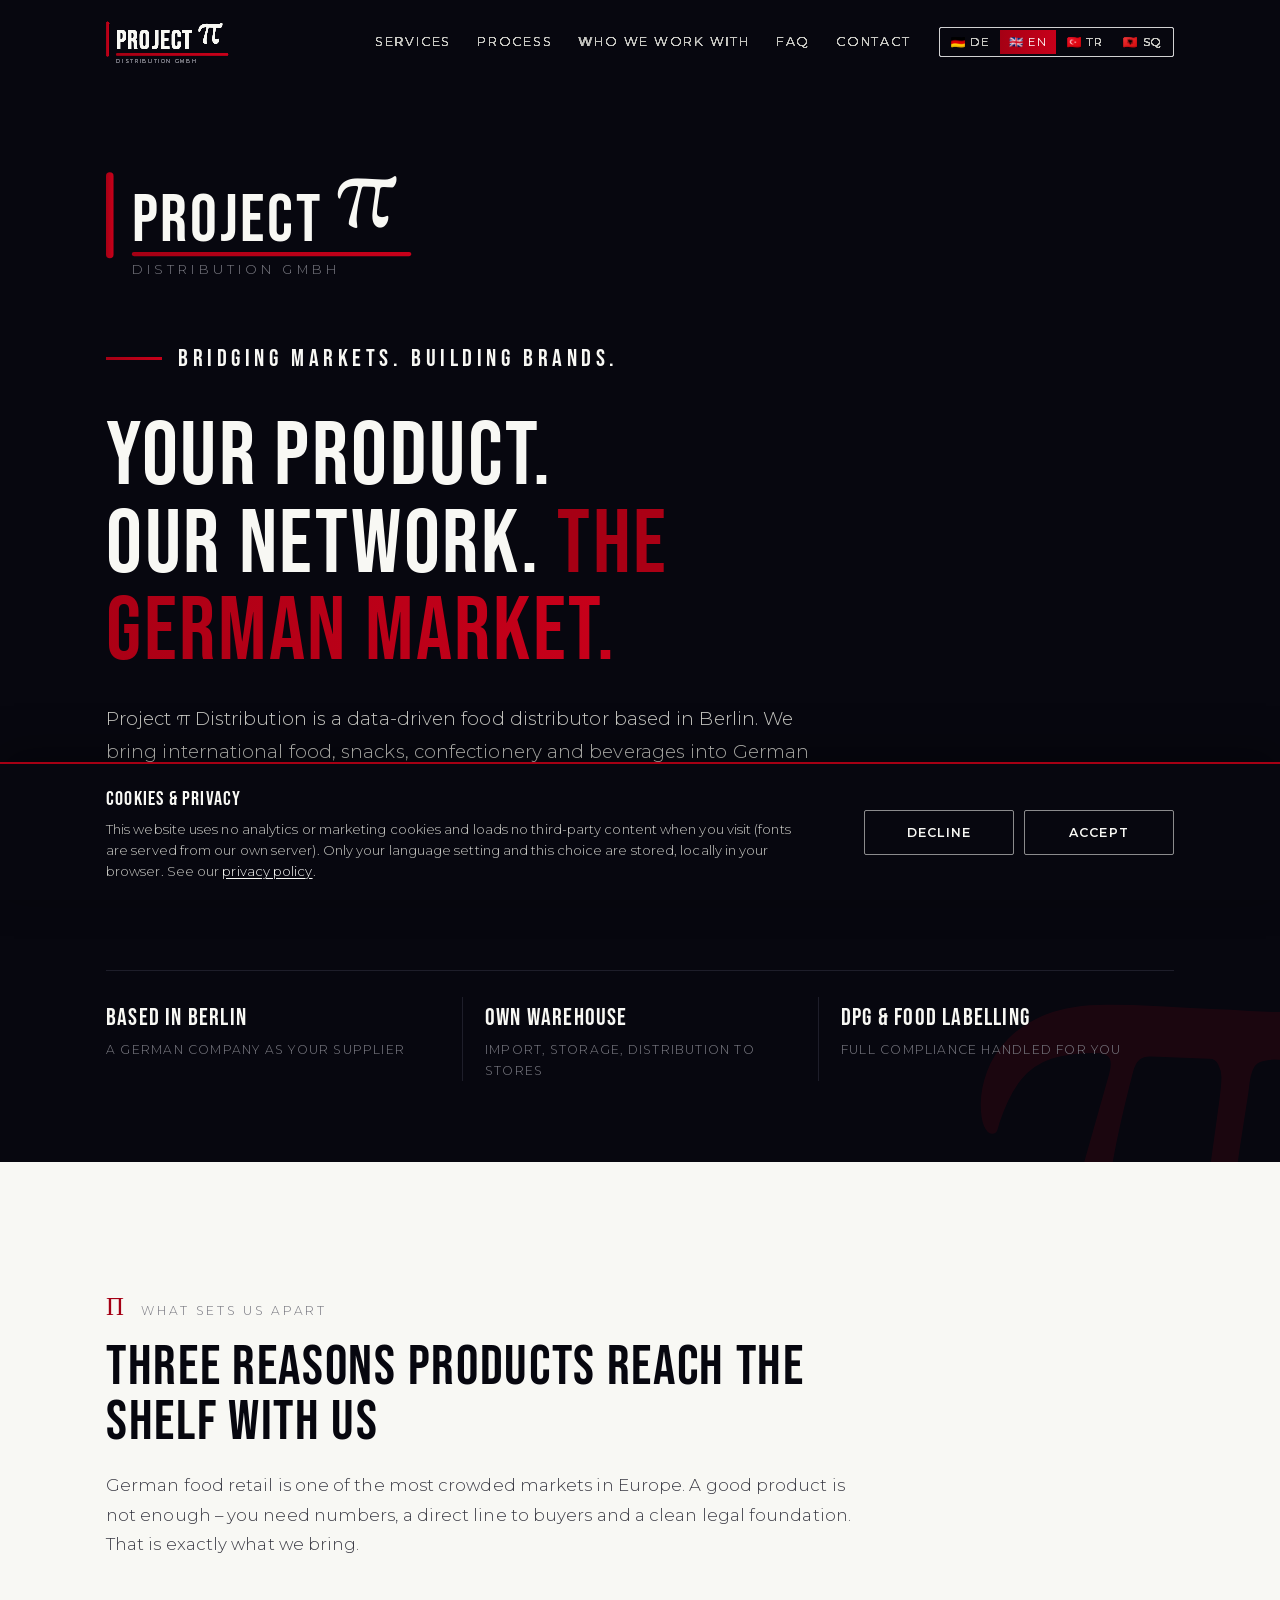
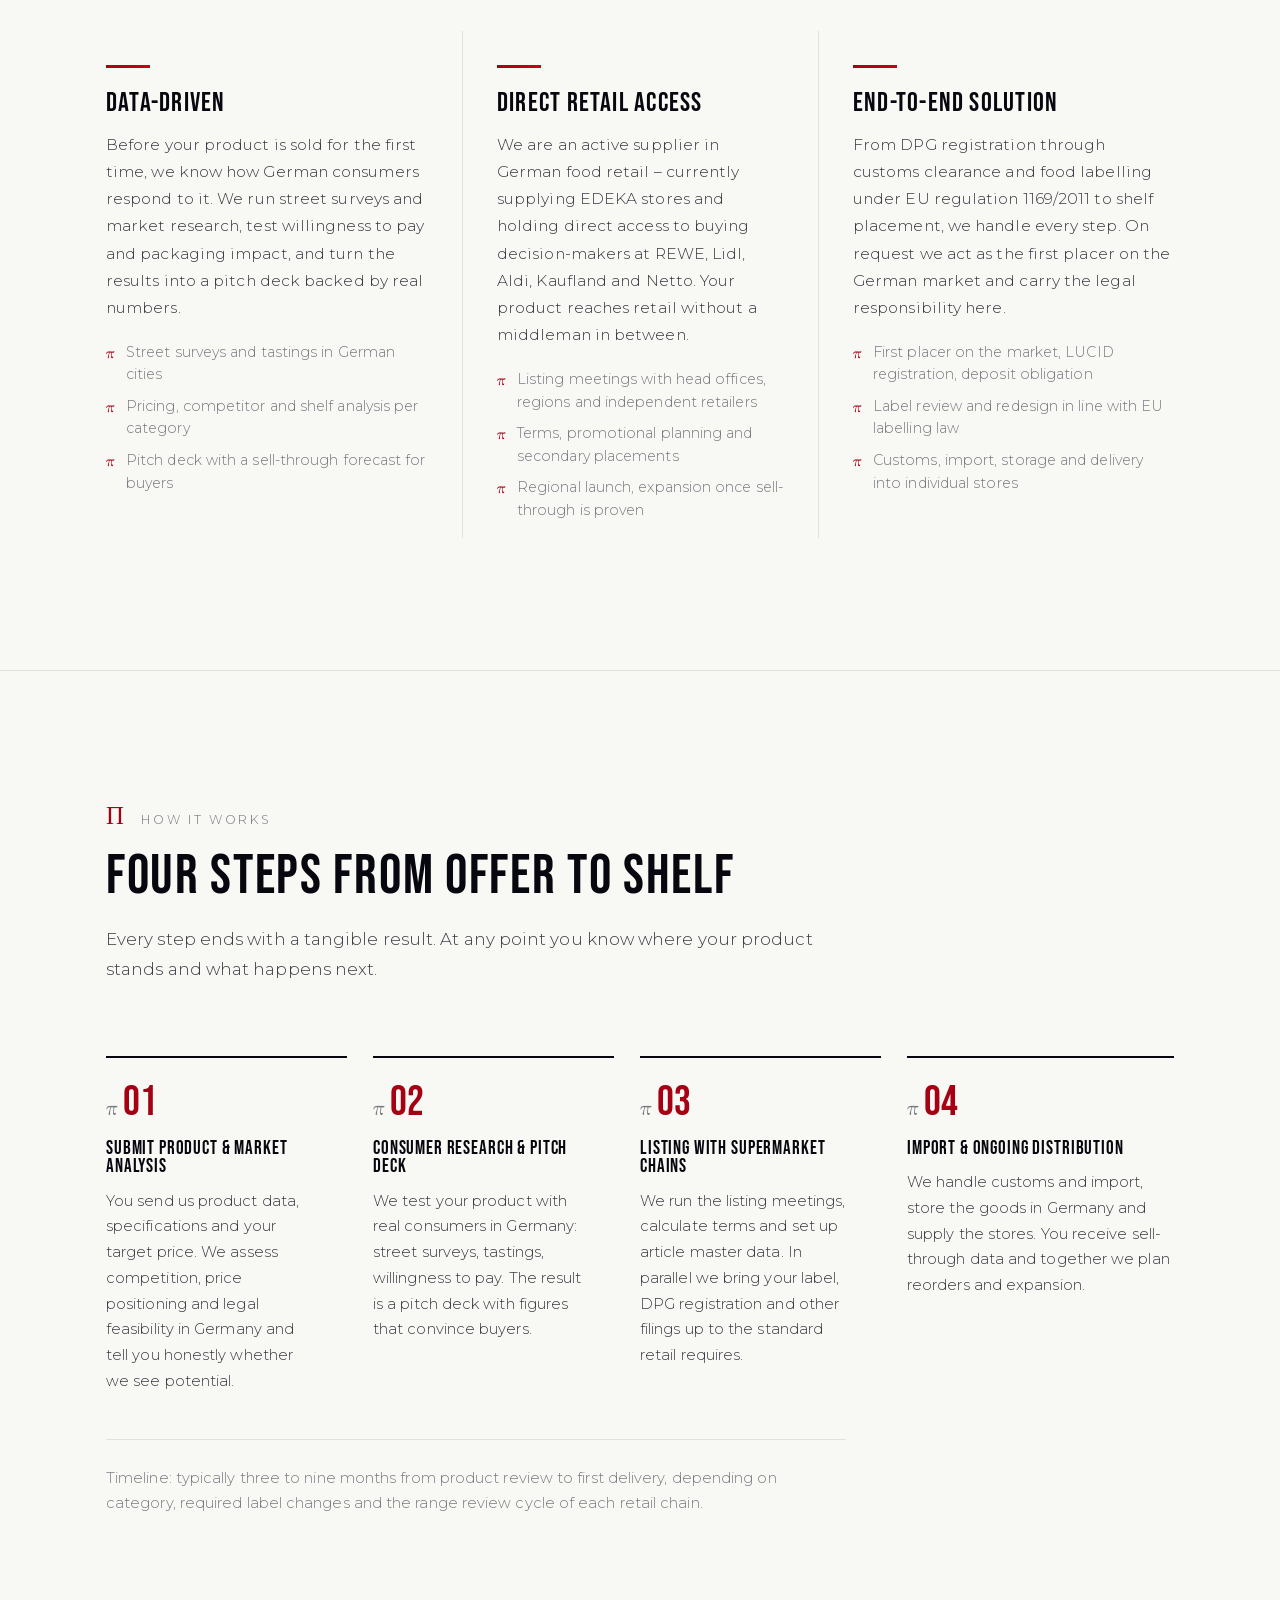
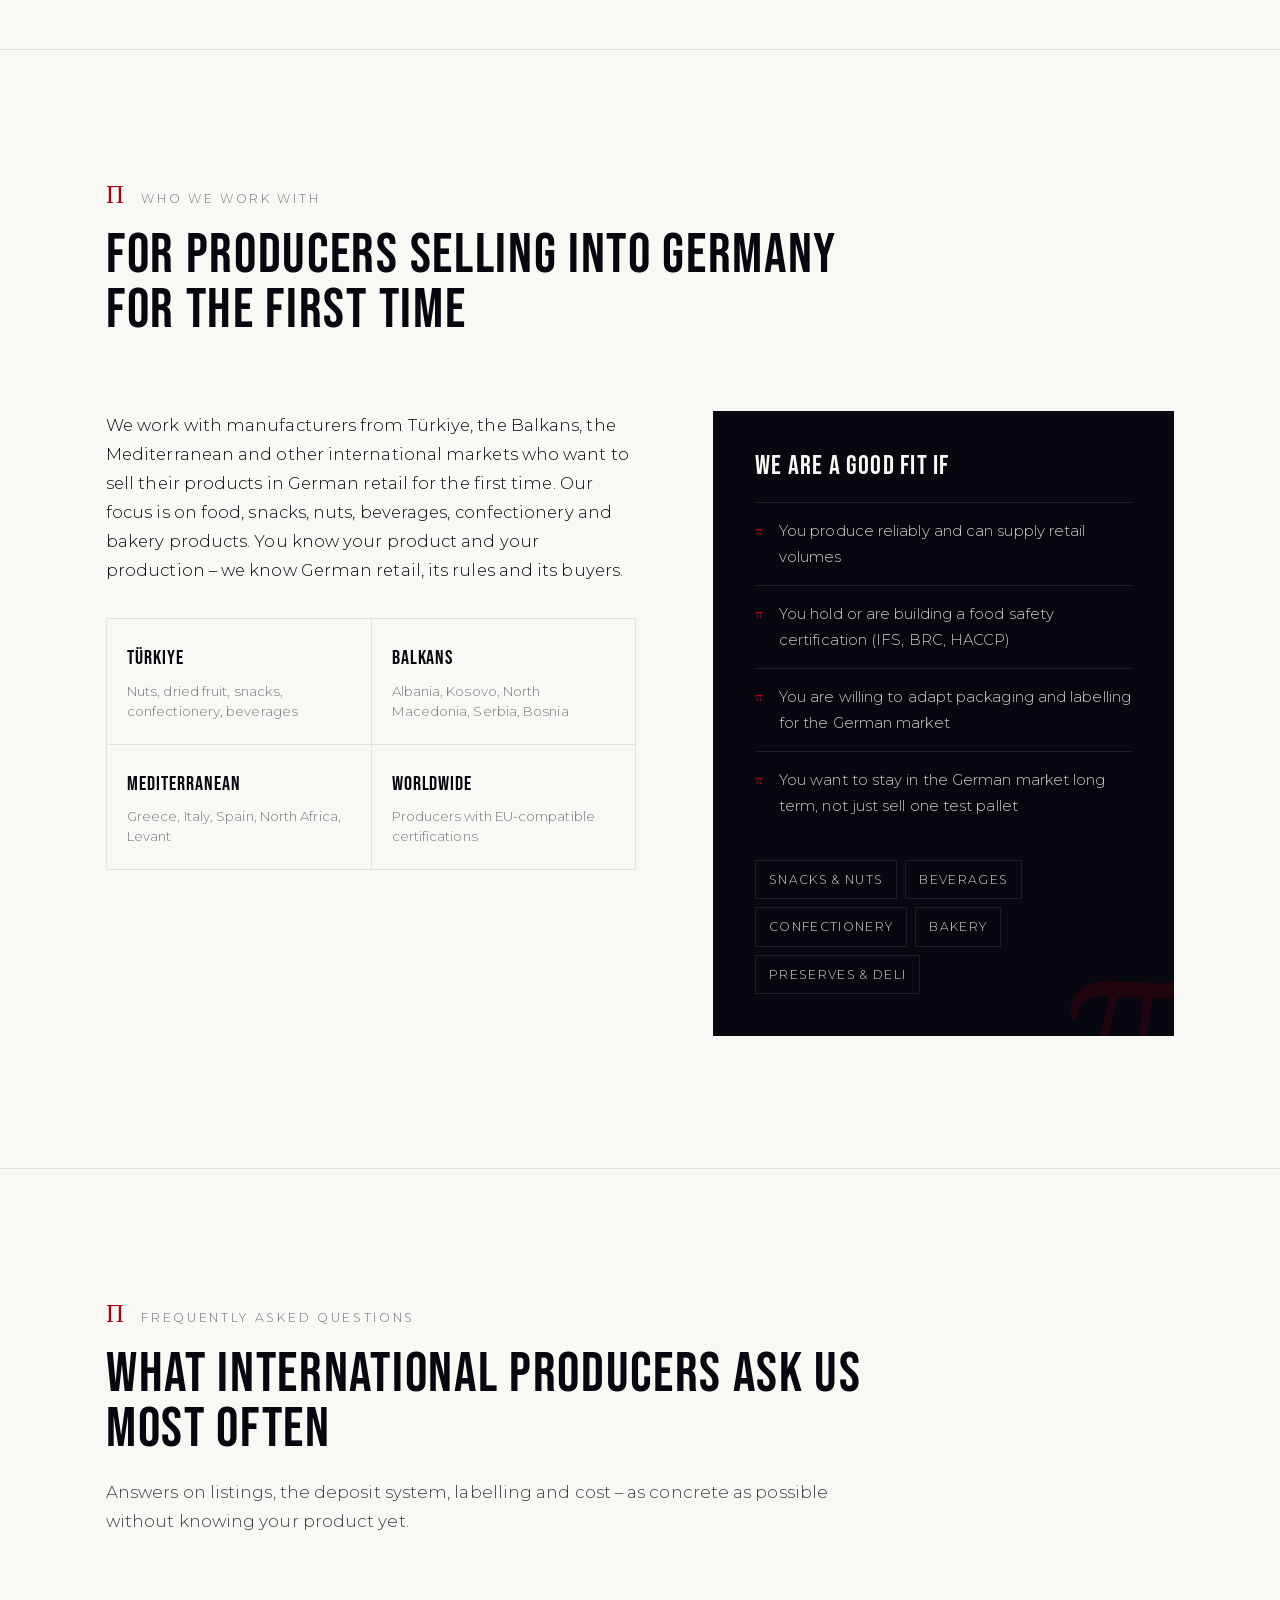
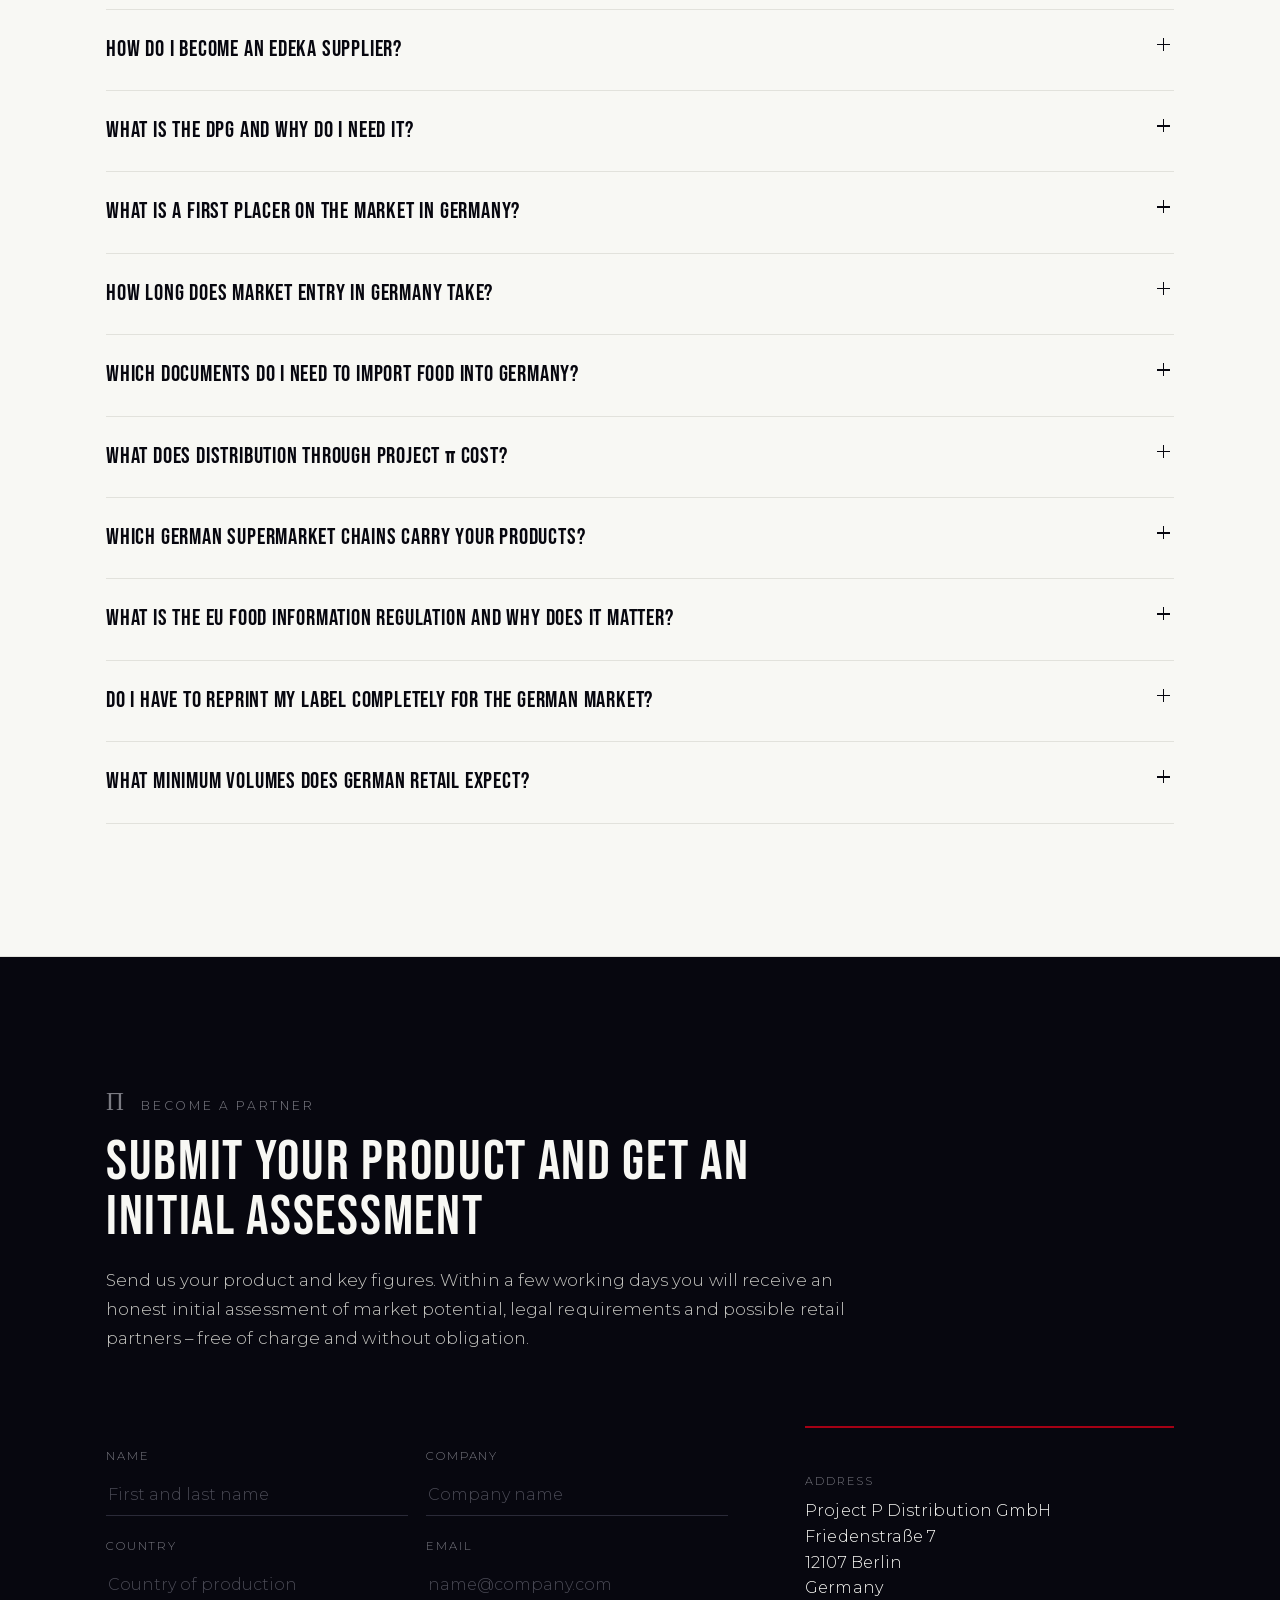
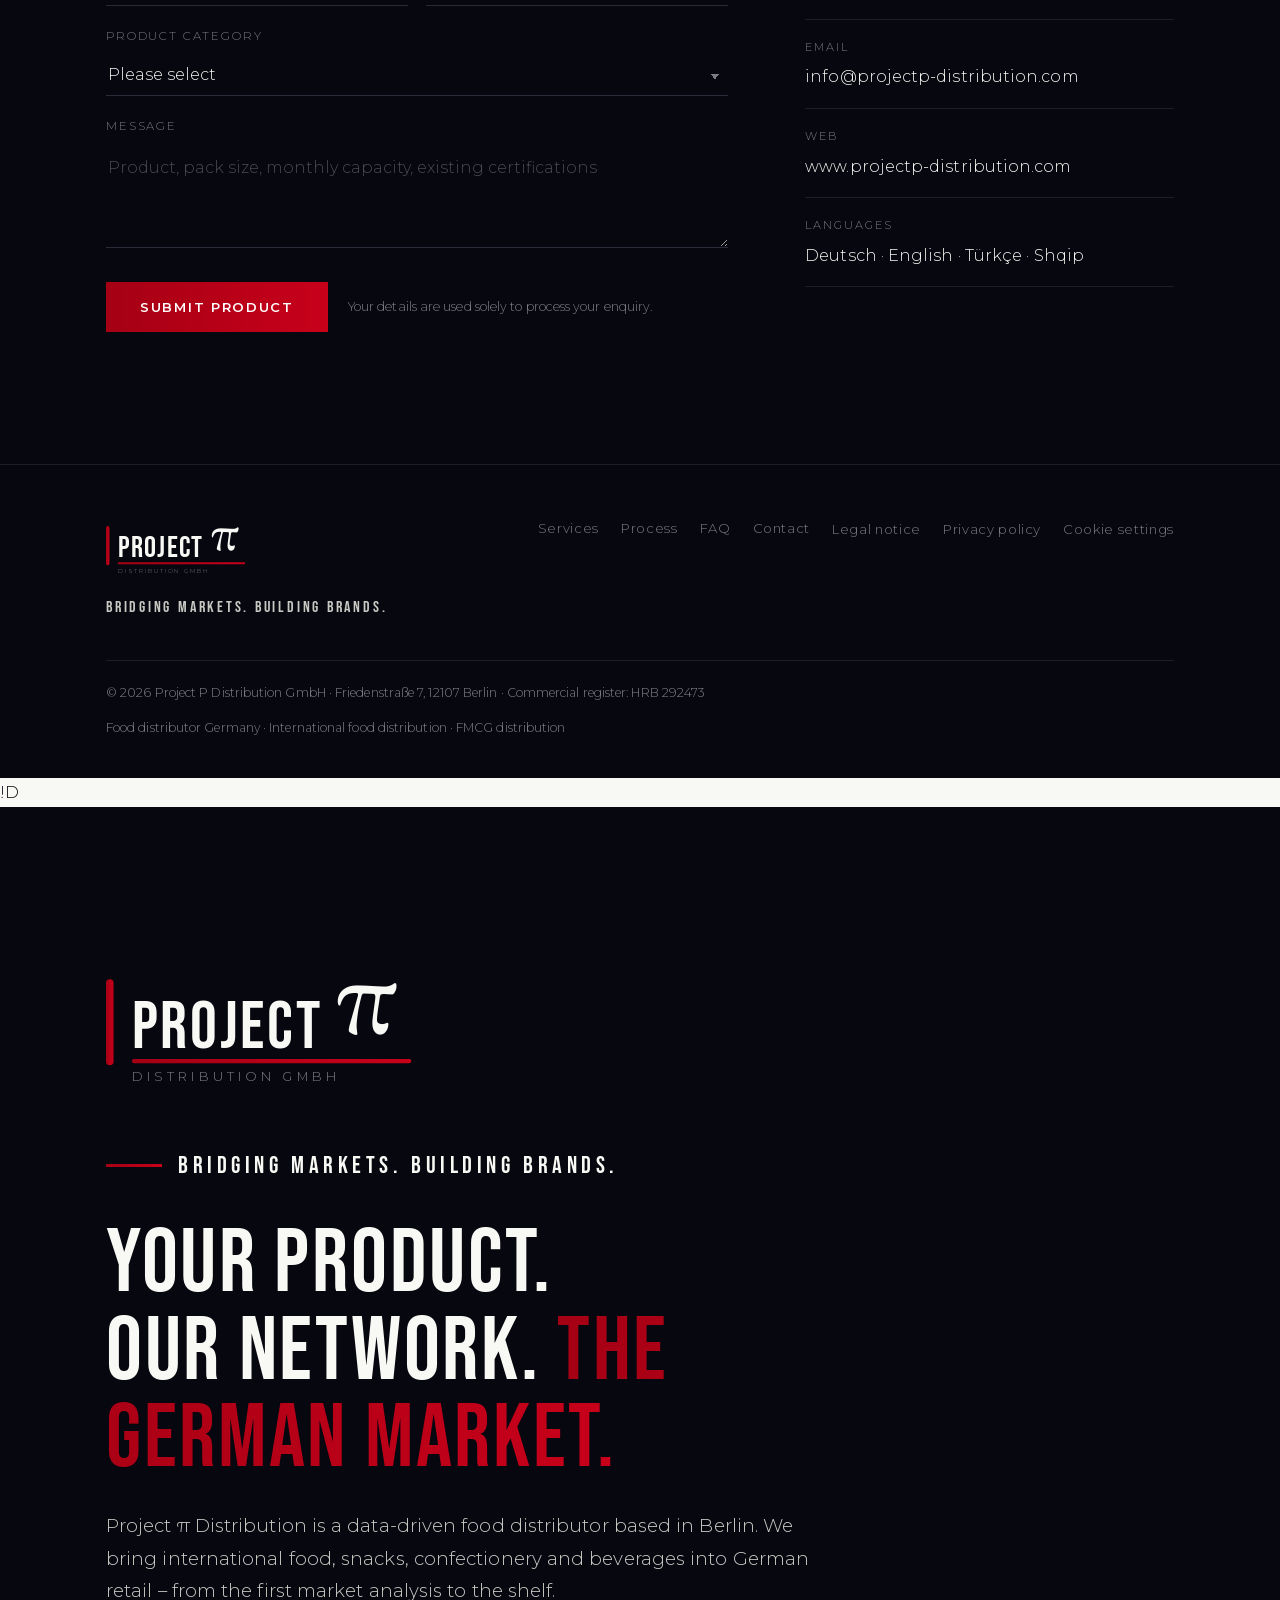
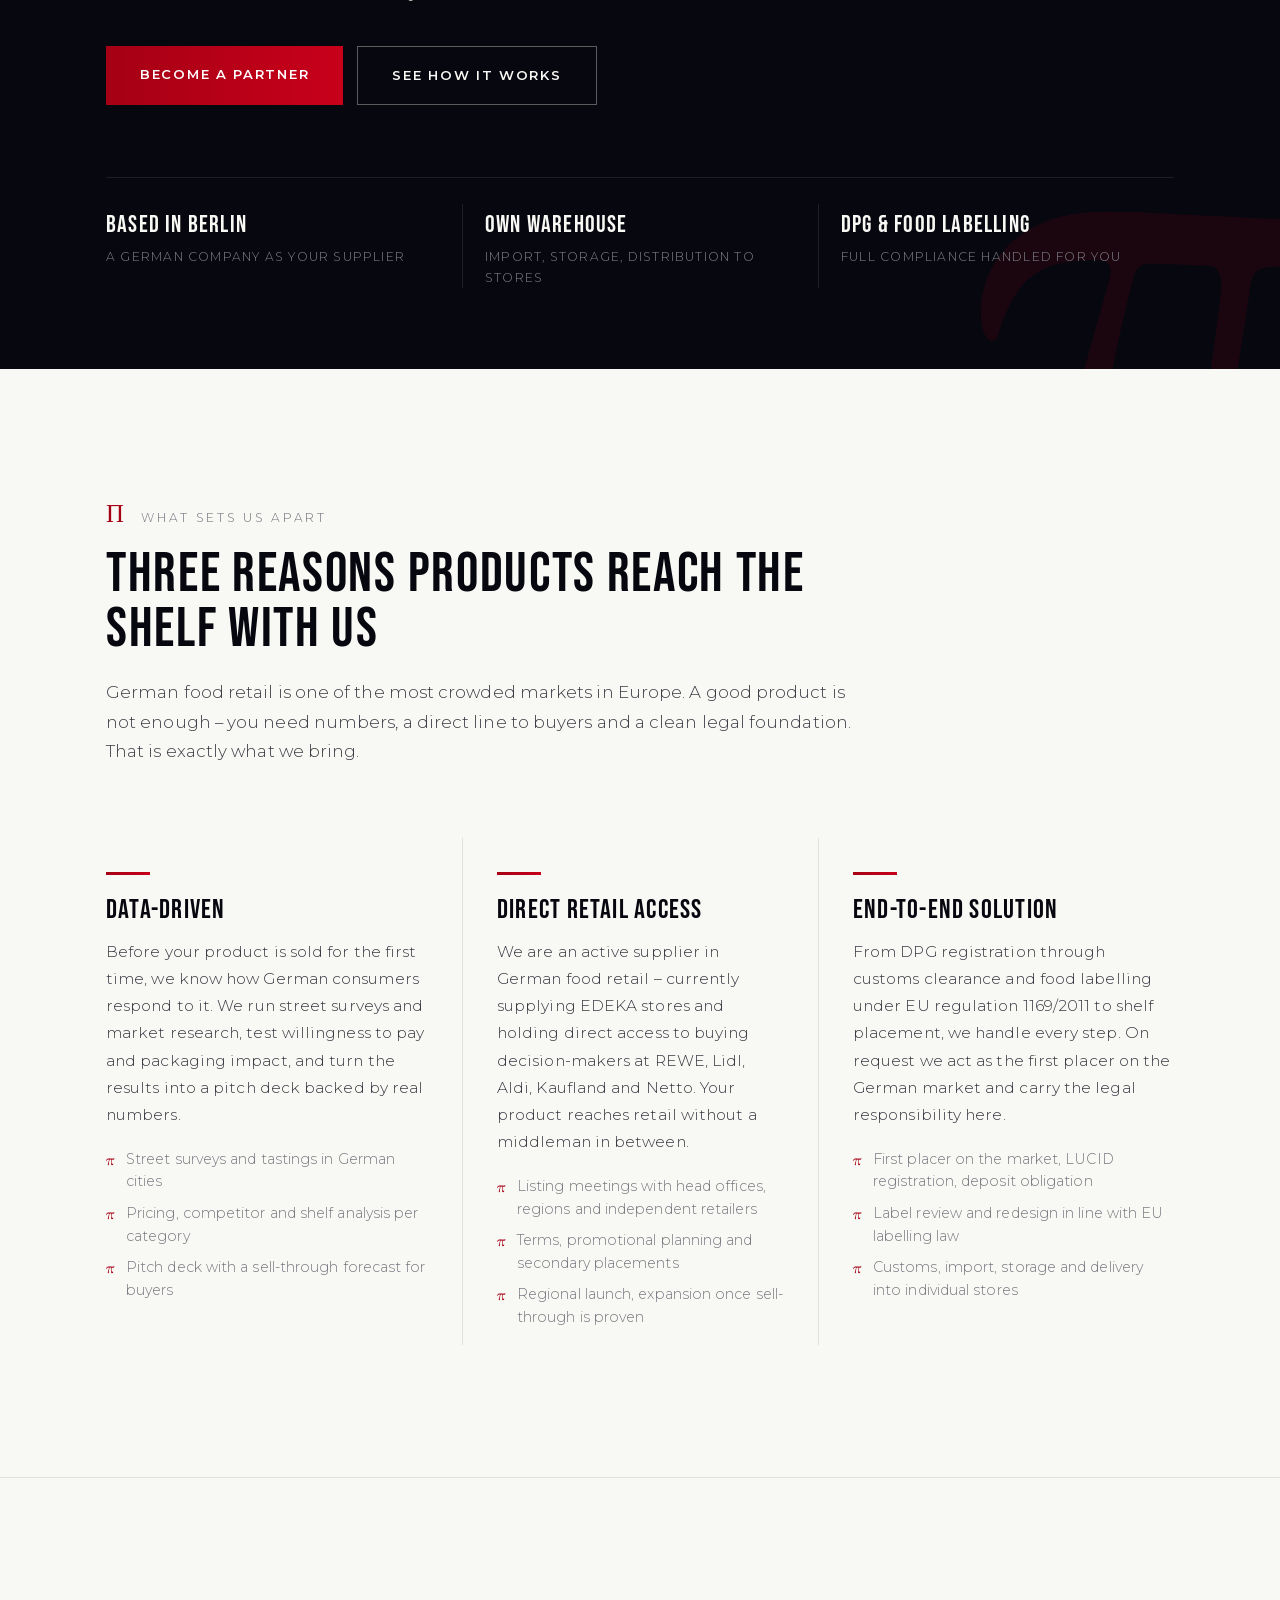
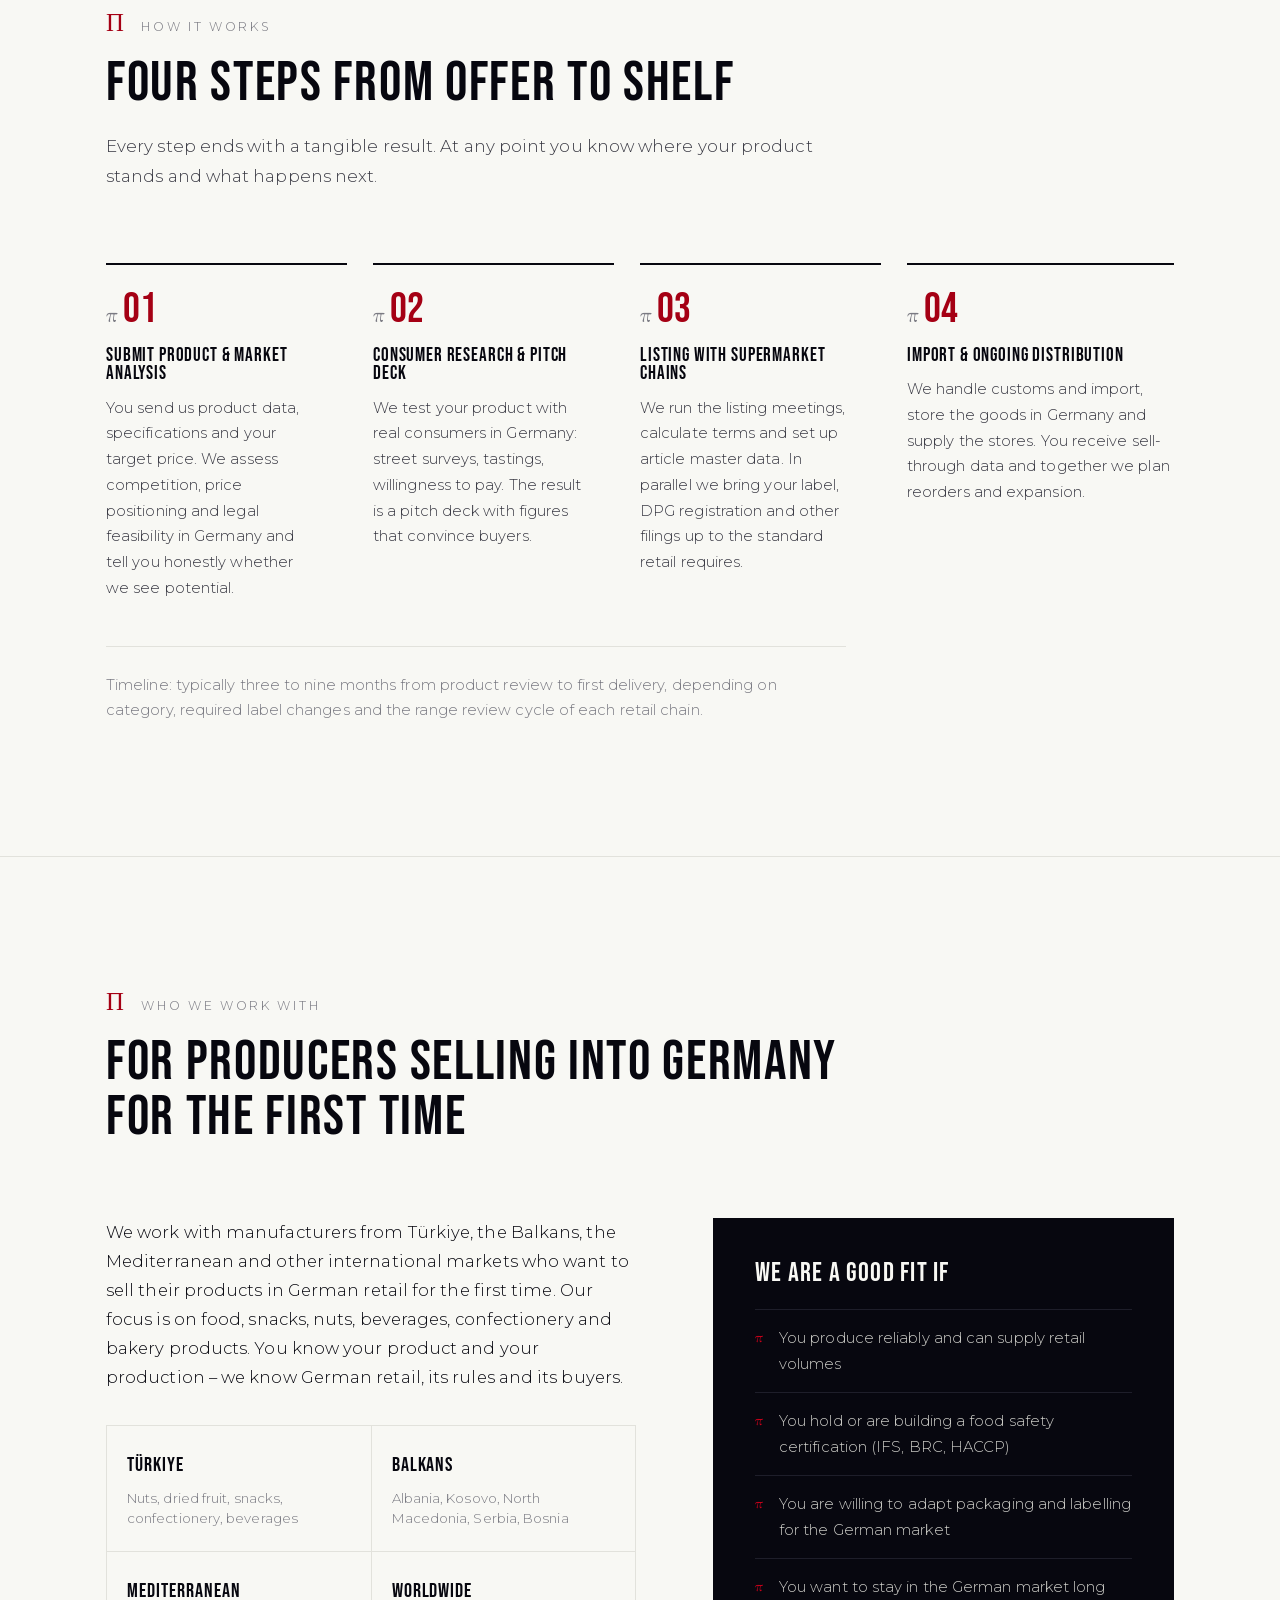
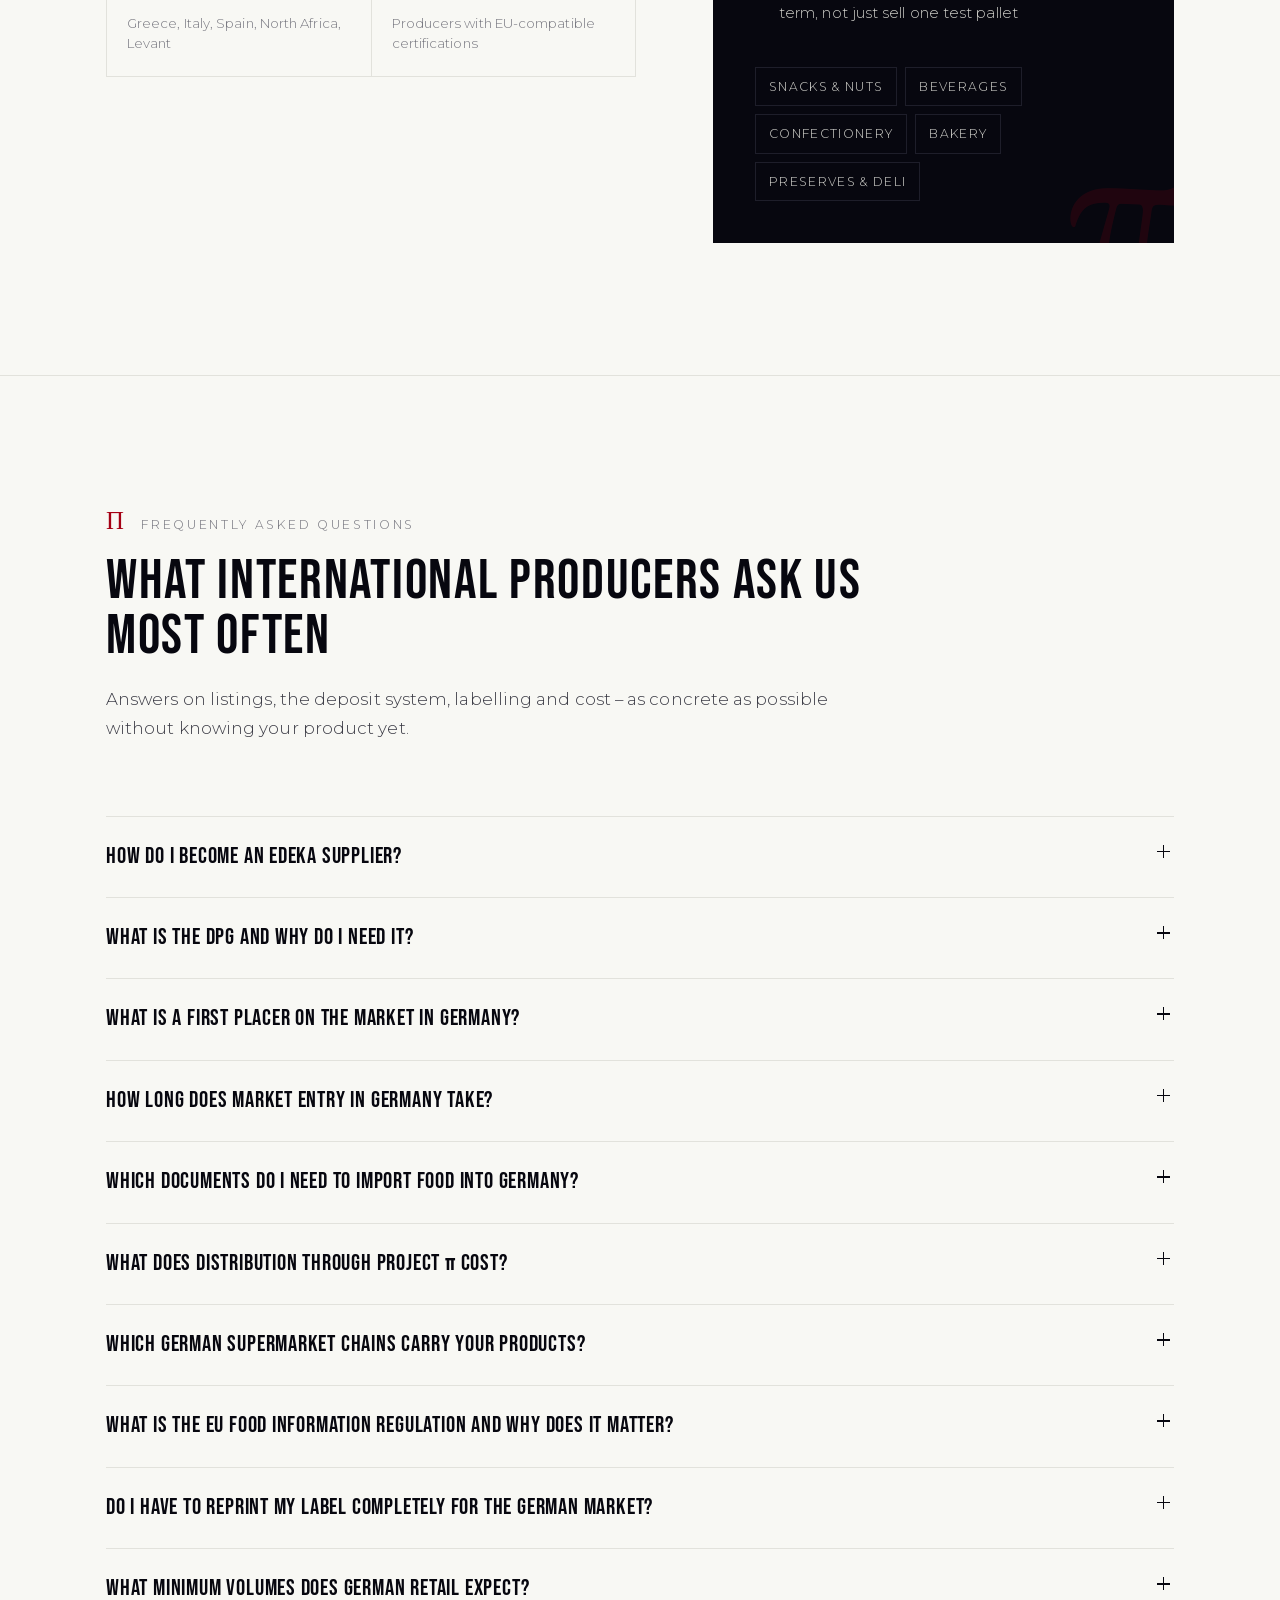
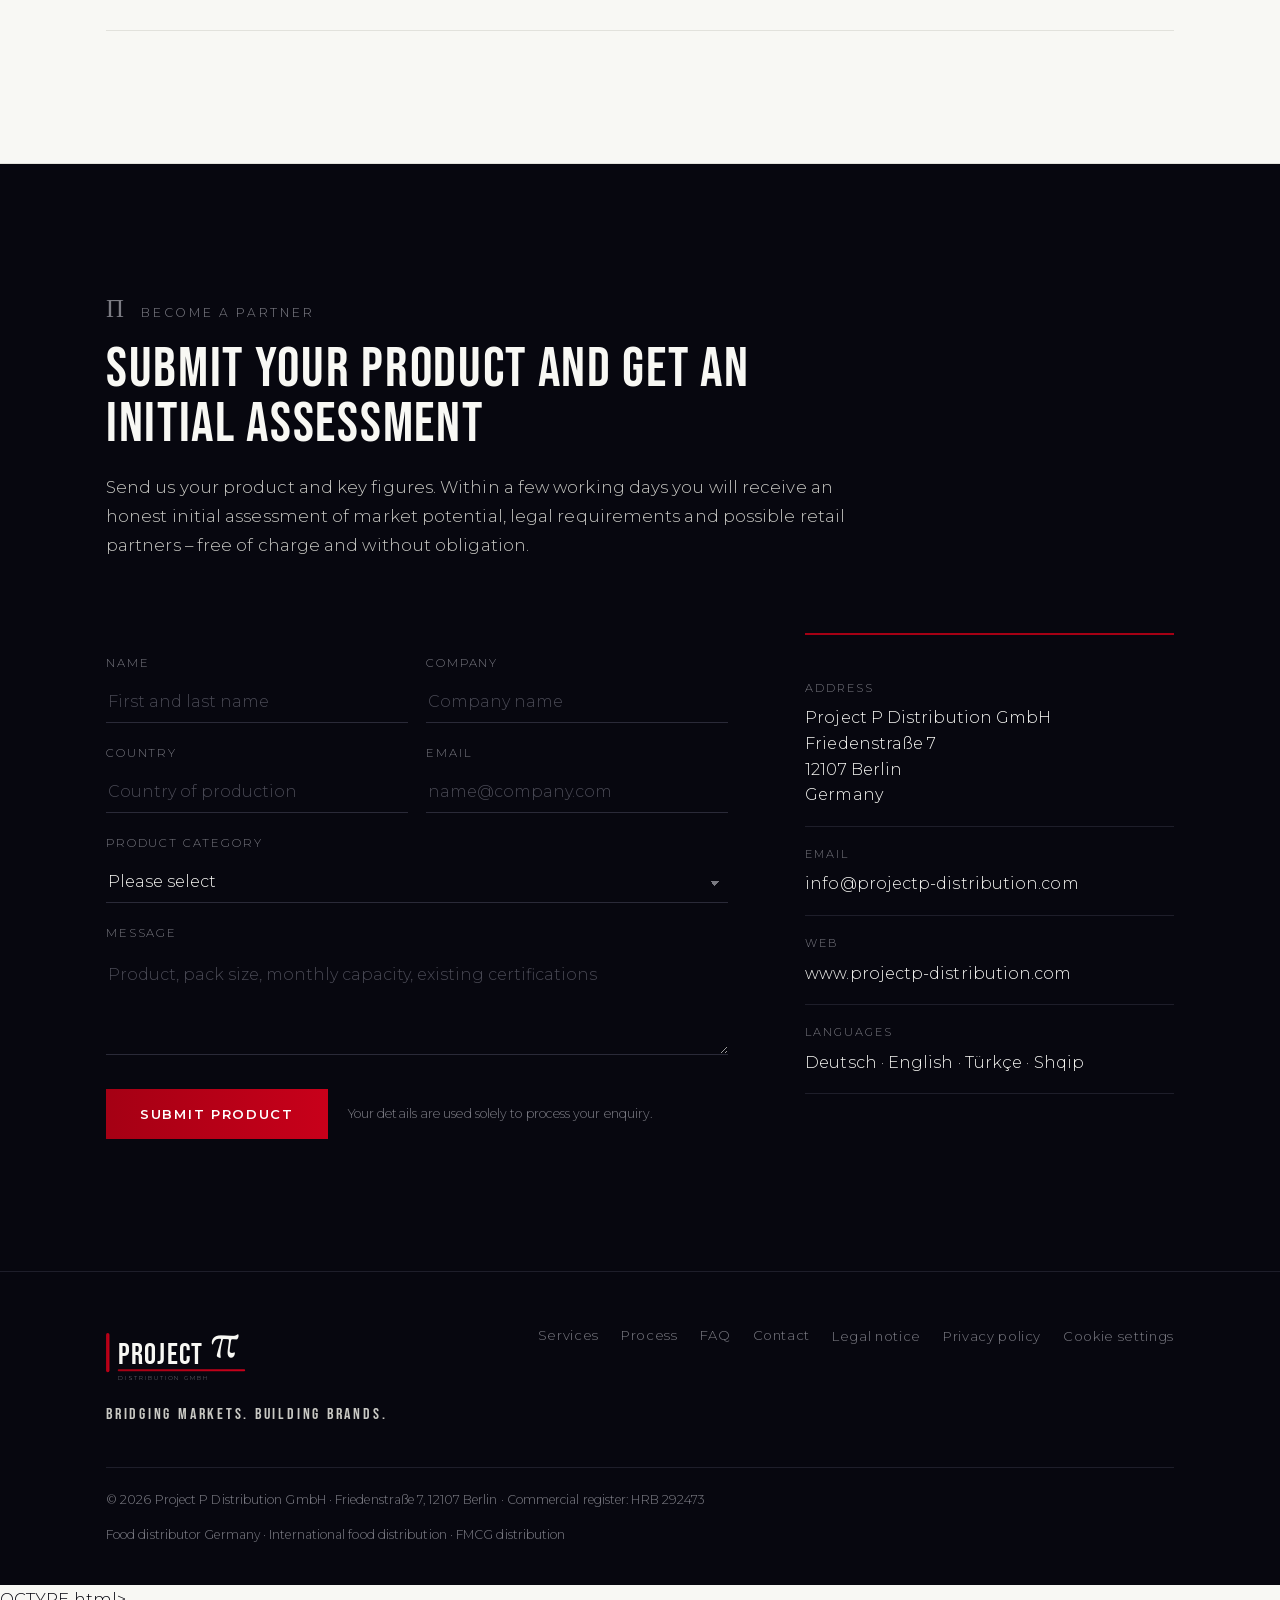
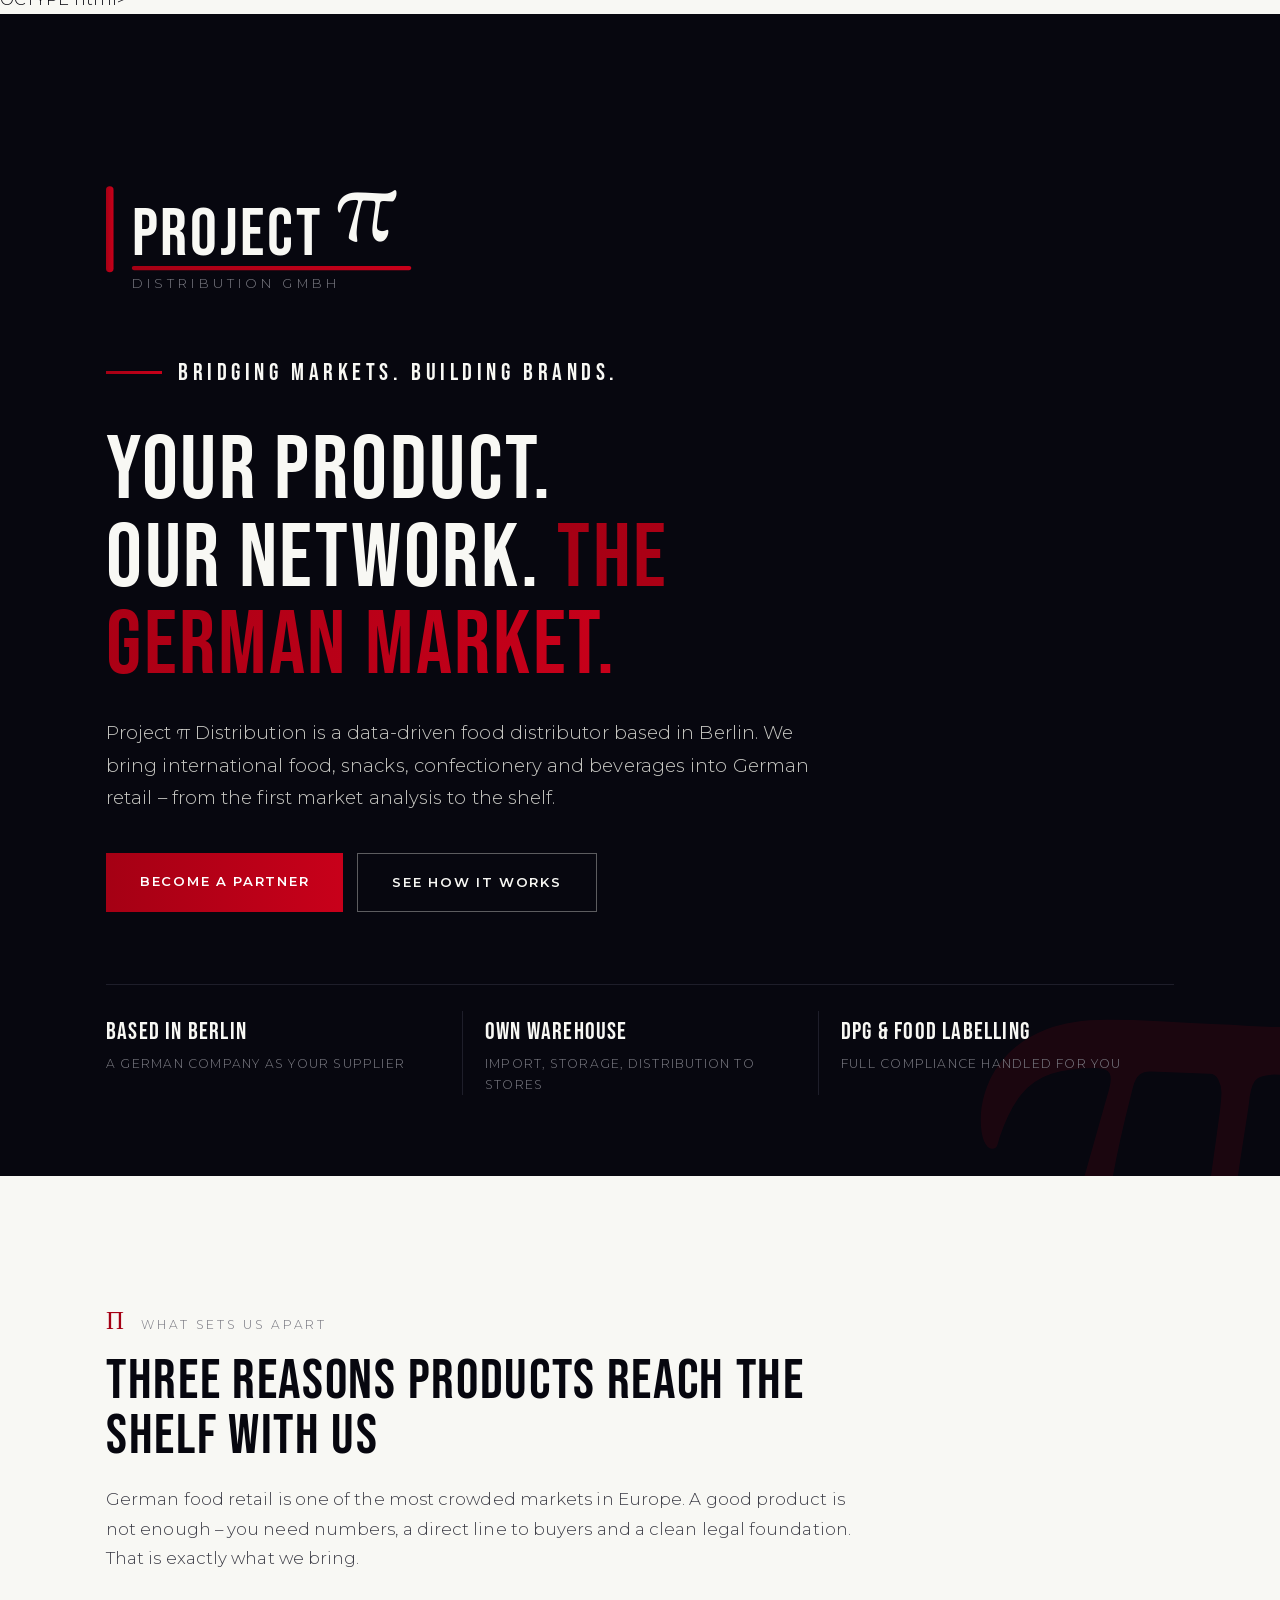
==== commit b6a5ac4d: "Update index.html" ====
--- a/index.html
+++ b/index.html
@@ -1,4 +1,4 @@
-<!<!D<!DOCTYPE html>
+<!<<!DOCTYPE html>
 <html lang="de">
 <head>
 <meta charset="utf-8">
@@ -142,13 +142,13 @@
 </script>
 
 <style>
-/* Schriften werden vom eigenen Server geladen (Dateien neben index.html) - keine Verbindung zu Google */
-@font-face{font-family:'Bebas Neue';font-style:normal;font-weight:400;font-display:swap;src:local('Bebas Neue'),local('BebasNeue-Regular'),url('BebasNeue-Regular.ttf') format('truetype')}
-@font-face{font-family:'EB Garamond';font-style:normal;font-weight:400;font-display:swap;src:local('EB Garamond Regular'),local('EBGaramond-Regular'),url('EBGaramond-Regular.ttf') format('truetype')}
-@font-face{font-family:'EB Garamond';font-style:normal;font-weight:500;font-display:swap;src:local('EB Garamond Medium'),local('EBGaramond-Medium'),url('EBGaramond-Medium.ttf') format('truetype')}
-@font-face{font-family:'Montserrat';font-style:normal;font-weight:300;font-display:swap;src:local('Montserrat Light'),local('Montserrat-Light'),url('Montserrat-Light.ttf') format('truetype')}
-@font-face{font-family:'Montserrat';font-style:normal;font-weight:400;font-display:swap;src:local('Montserrat Regular'),local('Montserrat-Regular'),url('Montserrat-Regular.ttf') format('truetype')}
-@font-face{font-family:'Montserrat';font-style:normal;font-weight:600;font-display:swap;src:local('Montserrat SemiBold'),local('Montserrat-SemiBold'),url('Montserrat-SemiBold.ttf') format('truetype')}
+/* Schriften (SIL Open Font License) direkt in die Seite eingebettet - keine Verbindung zu Google oder anderen Servern */
+@font-face{font-family:'Bebas Neue';font-style:normal;font-weight:400;font-display:swap;src:url([data-uri]) format('woff')}
+@font-face{font-family:'EB Garamond';font-style:normal;font-weight:400;font-display:swap;src:url([data-uri]) format('woff')}
+@font-face{font-family:'EB Garamond';font-style:normal;font-weight:500;font-display:swap;src:url([data-uri]) format('woff')}
+@font-face{font-family:'Montserrat';font-style:normal;font-weight:300;font-display:swap;src:url([data-uri]) format('woff')}
+@font-face{font-family:'Montserrat';font-style:normal;font-weight:400;font-display:swap;src:url([data-uri]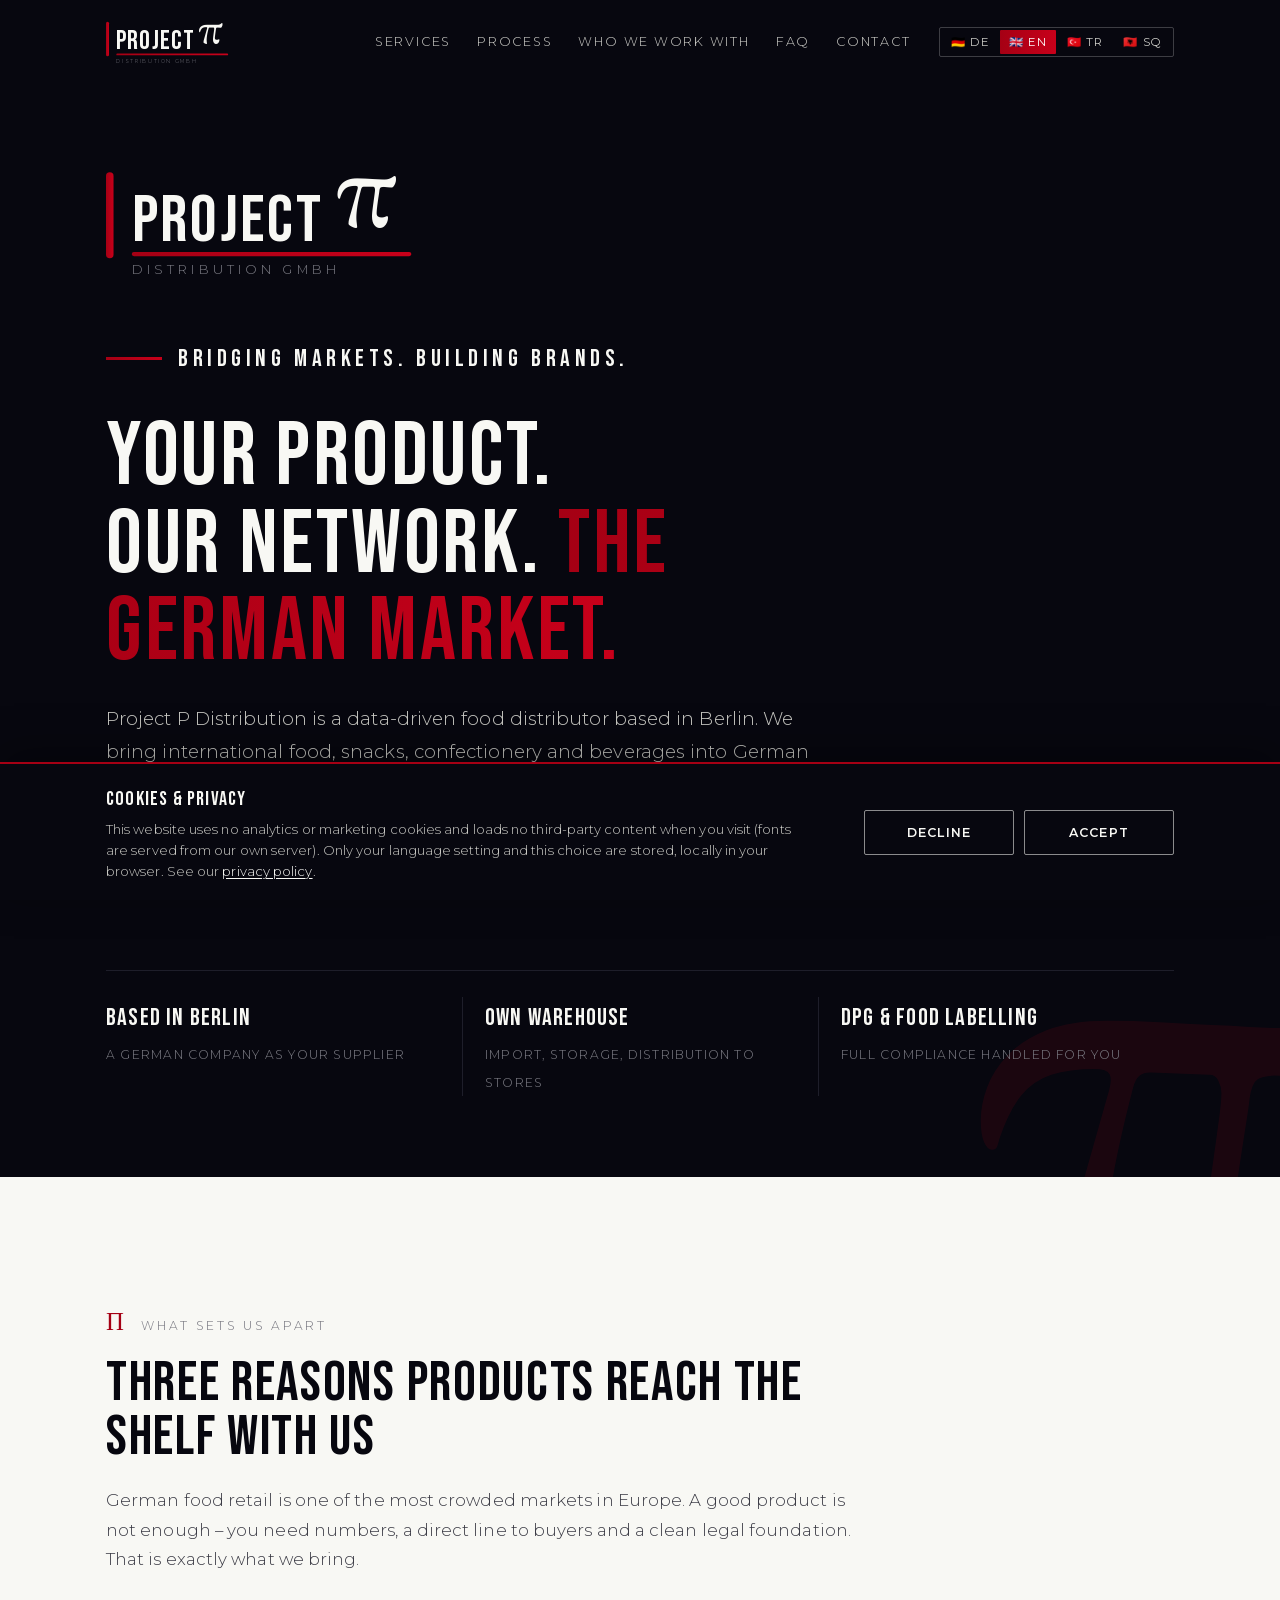
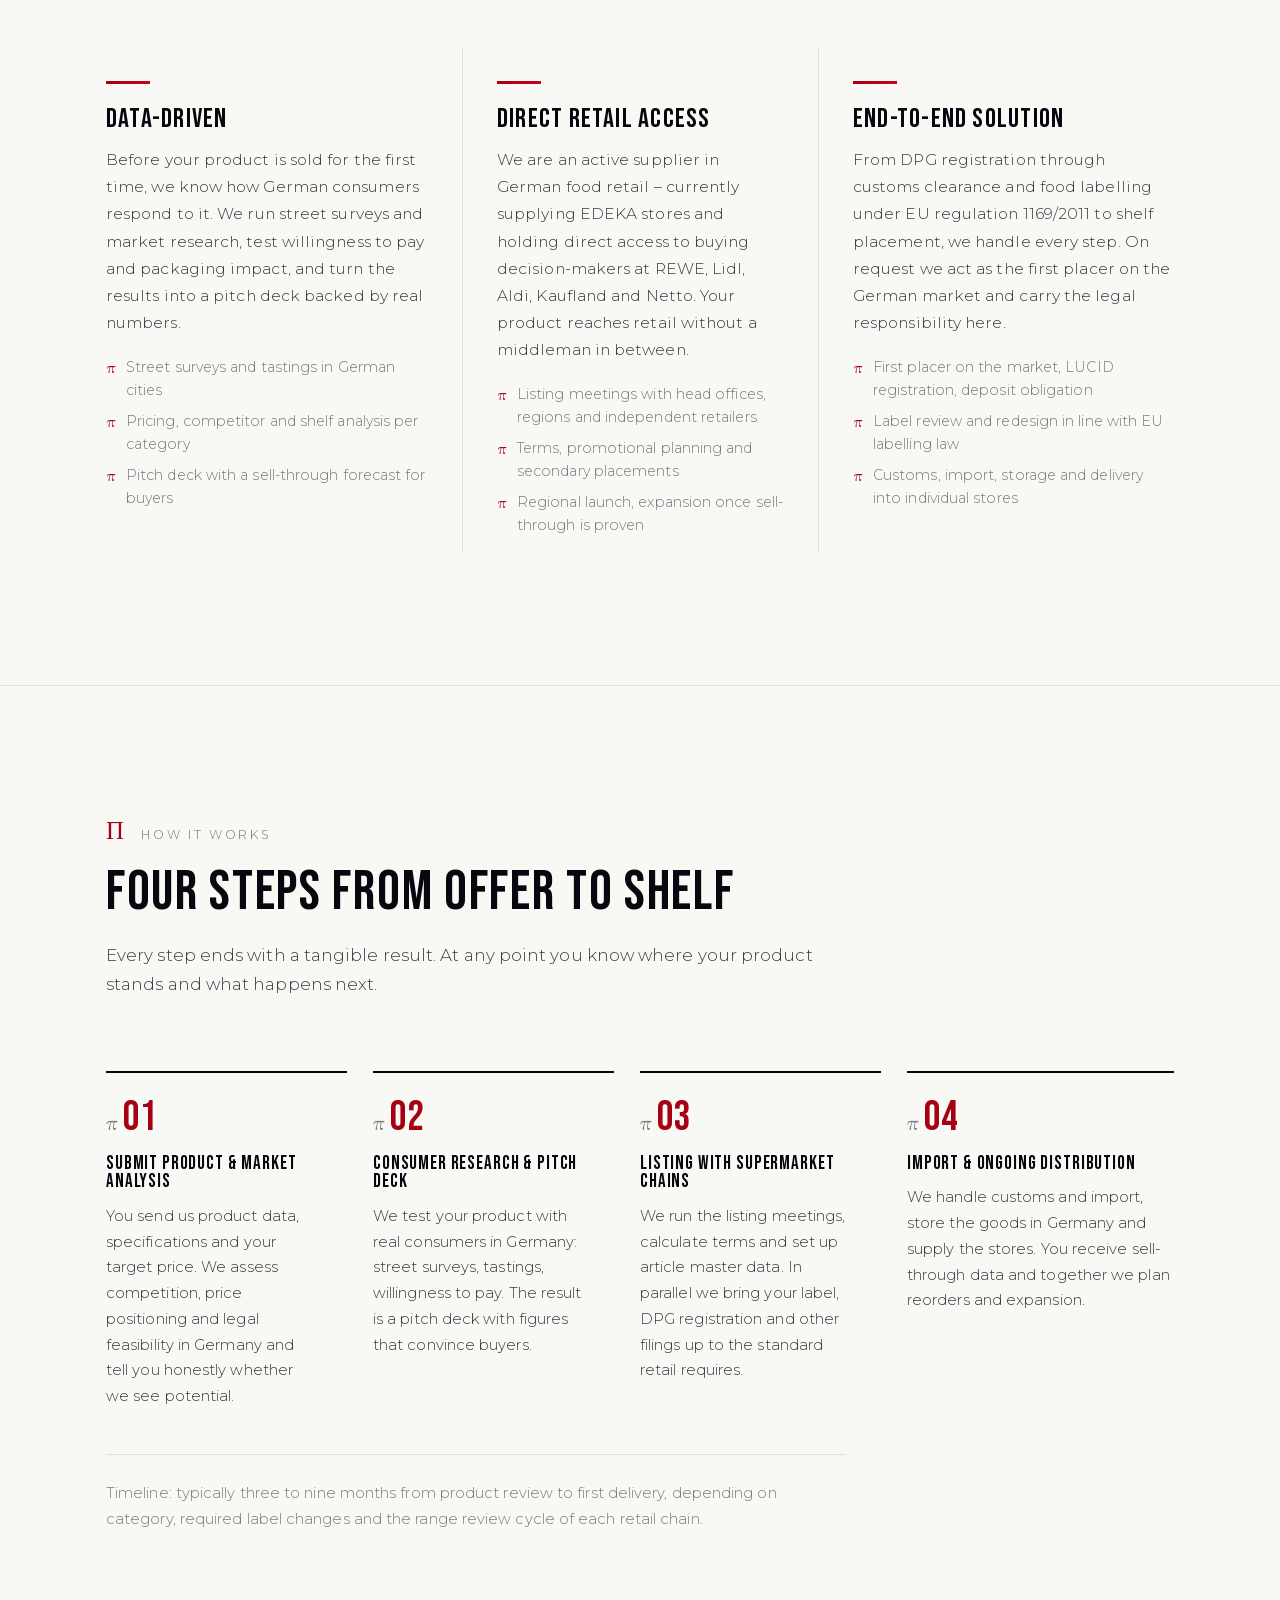
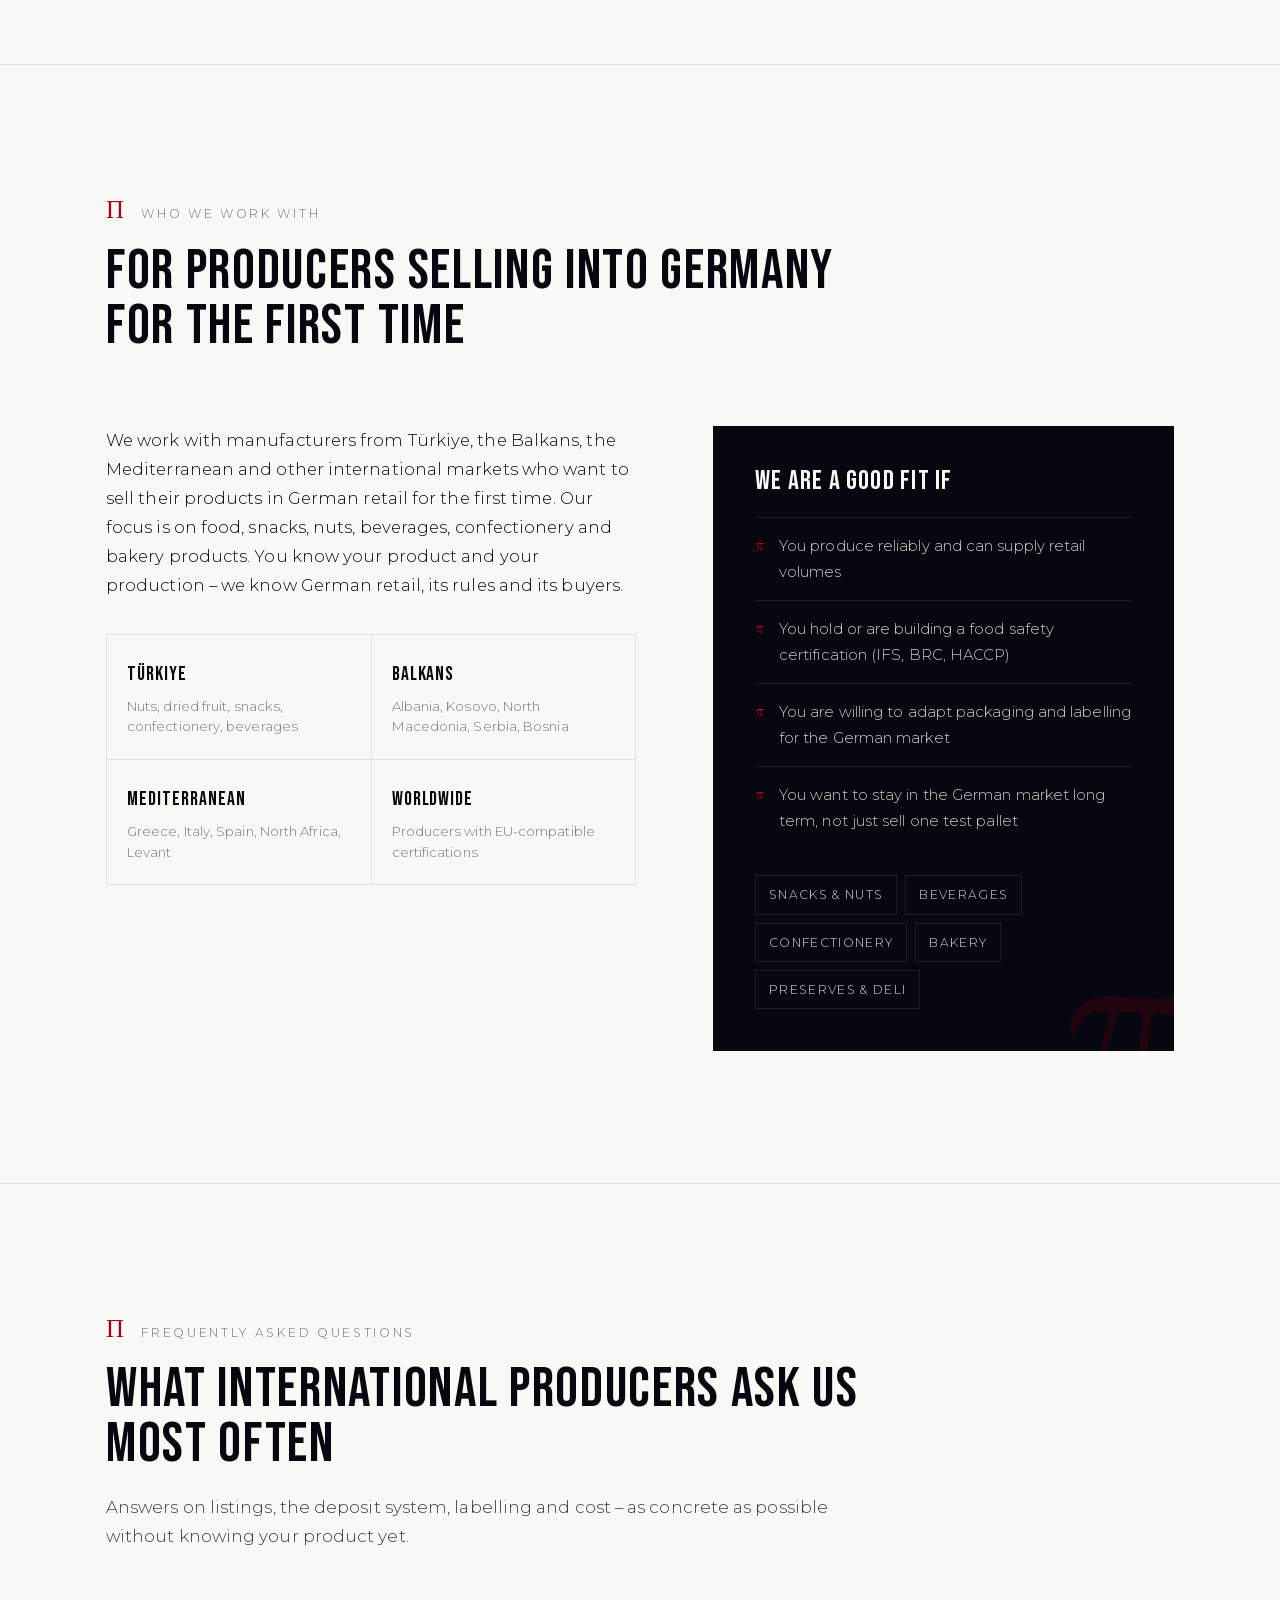
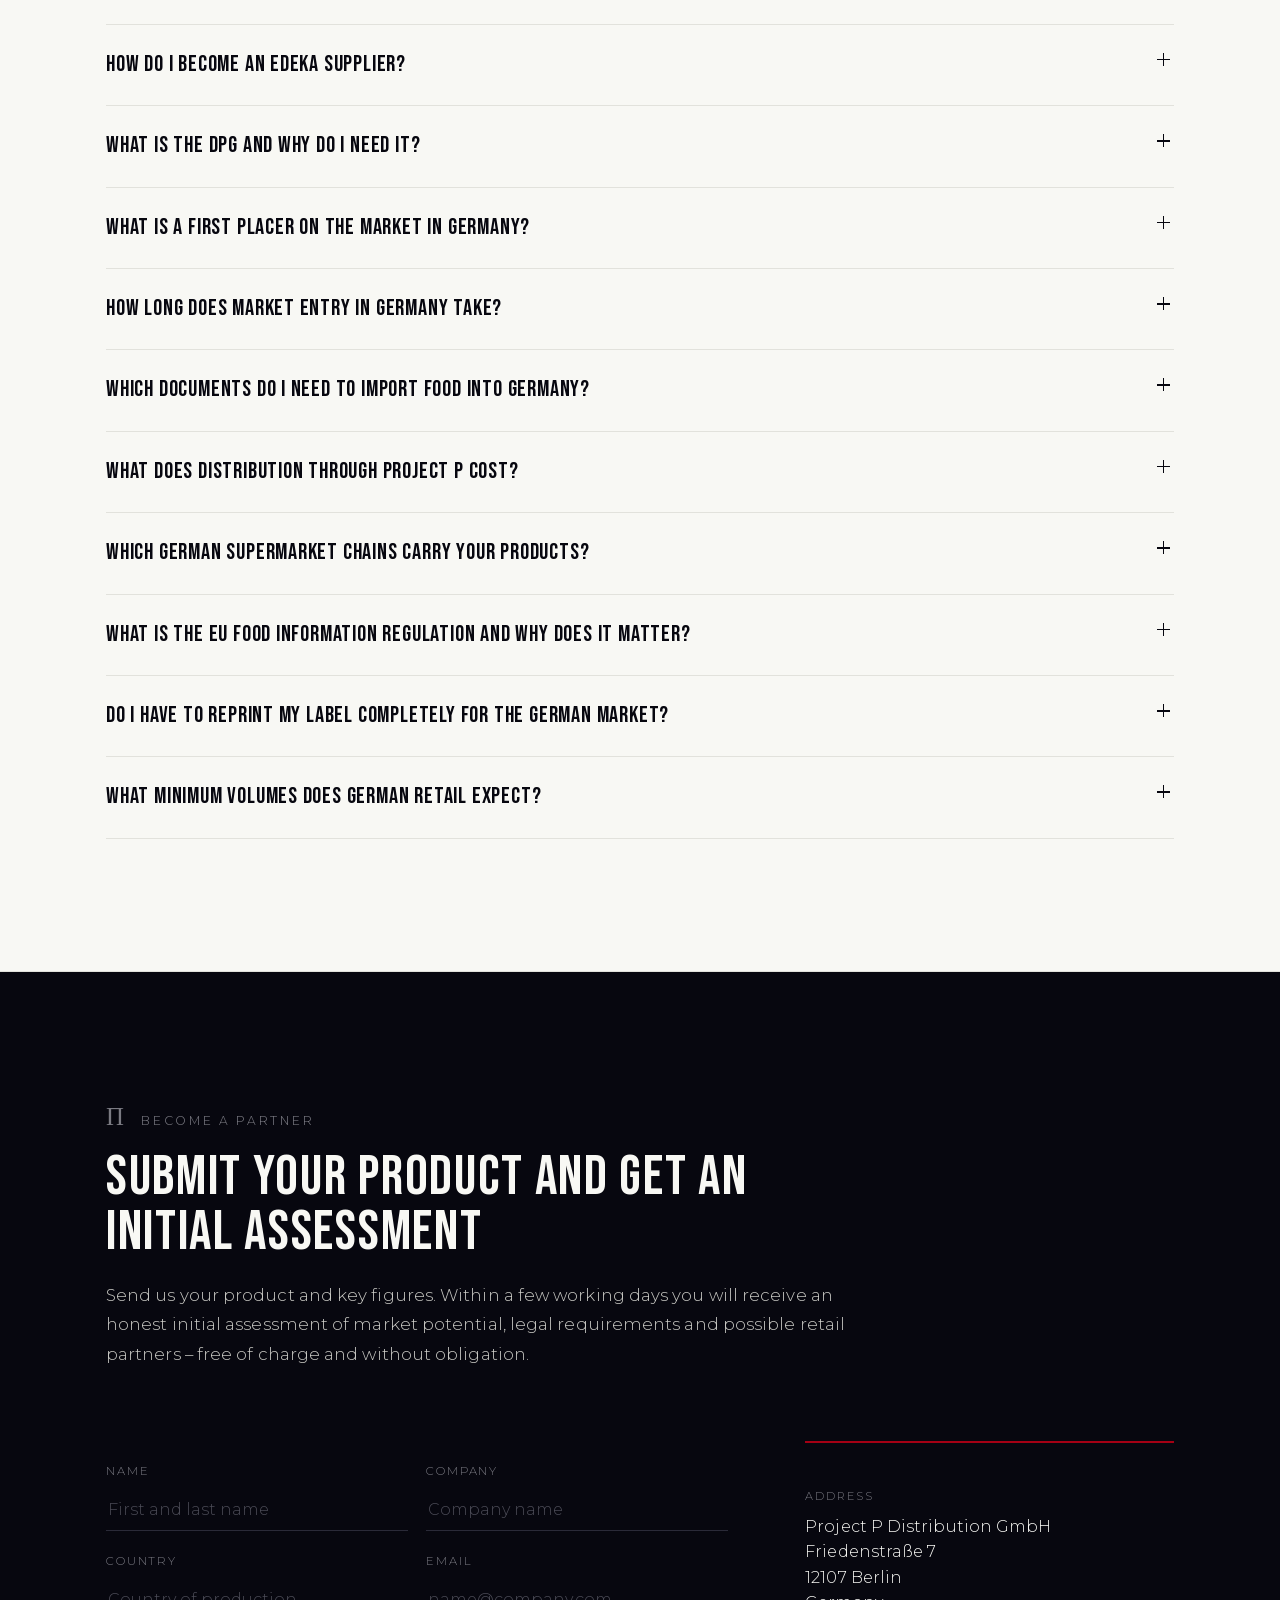
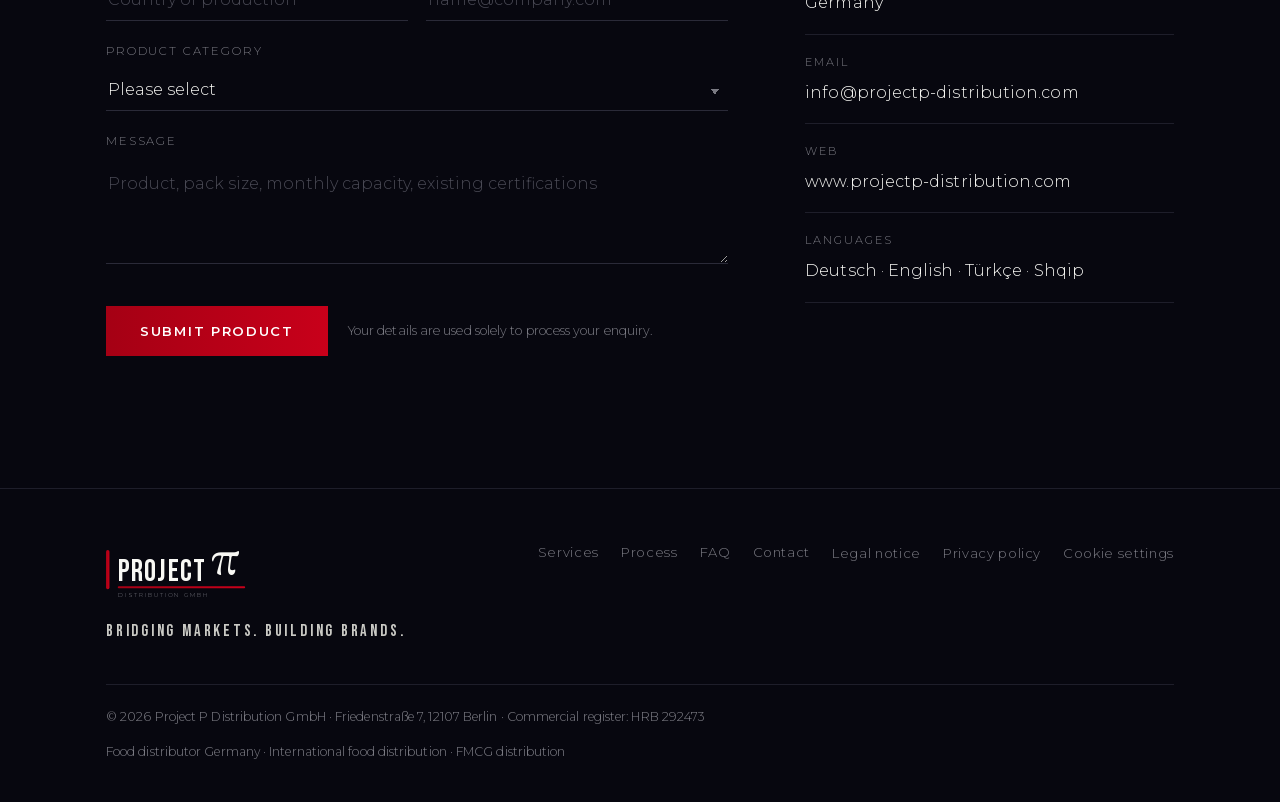
==== commit d9e6d7d8: "Add files via upload" ====
--- a/index.html
+++ b/index.html
@@ -1,6 +1,8 @@
-<!<<!DOCTYPE html>
+<!DOCTYPE html>
 <html lang="de">
 <head>
+<meta name="color-scheme" content="only light">
+<meta name="supported-color-schemes" content="light">
 <meta charset="utf-8">
 <meta name="viewport" content="width=device-width, initial-scale=1">
 <title>Project P Distribution GmbH – Lebensmittel Distributor Deutschland | EDEKA Lieferant werden</title>
@@ -142,6 +144,7 @@
 </script>
 
 <style>
+html{color-scheme:only light}
 /* Schriften (SIL Open Font License) direkt in die Seite eingebettet - keine Verbindung zu Google oder anderen Servern */
 @font-face{font-family:'Bebas Neue';font-style:normal;font-weight:400;font-display:swap;src:url([data-uri]) format('woff')}
 @font-face{font-family:'EB Garamond';font-style:normal;font-weight:400;font-display:swap;src:url([data-uri]) format('woff')}
@@ -1333,7791 +1336,3 @@
 </script>
 </body>
 </html>
-!D<!DOCTYPE html>
-<html lang="de">
-<head>
-<meta charset="utf-8">
-<meta name="viewport" content="width=device-width, initial-scale=1">
-<title>Project P Distribution GmbH – Lebensmittel Distributor Deutschland | EDEKA Lieferant werden</title>
-<meta name="description" content="Datengetriebene Lebensmitteldistribution aus Berlin. Wir bringen internationale Lebensmittel, Snacks und Getränke in den deutschen Einzelhandel – EDEKA, REWE, Lidl, Aldi, Kaufland. Marktforschung, DPG-Anmeldung, LMIV-Kennzeichnung, Zollabwicklung und Listung aus einer Hand.">
-<meta name="keywords" content="Lebensmittel Distributor Deutschland, food distributor Germany, EDEKA Lieferant werden, REWE Lieferant werden, German supermarket supplier, Lebensmittel Importeur Deutschland, food importer Germany, Erstinverkehrbringer Deutschland, DPG Anmeldung, Deutsches Pfandsystem, Markteintritt Deutschland Lebensmittel, FMCG distributor Germany, international food distribution Germany, Turkish food distributor Germany, Balkan food distributor Germany, Mediterranean food Germany, Lebensmittel exportieren nach Deutschland, LMIV Kennzeichnung, EU food import regulations, Zollabwicklung Lebensmittel Deutschland, Pfandpflicht Deutschland, Supermarkt Lieferant Deutschland, data driven food distribution">
-<meta name="robots" content="index, follow, max-snippet:-1, max-image-preview:large">
-<meta name="author" content="Project P Distribution GmbH">
-<link rel="canonical" href="https://www.projectp-distribution.com/">
-
-<link rel="alternate" hreflang="de" href="https://www.projectp-distribution.com/?lang=de">
-<link rel="alternate" hreflang="en" href="https://www.projectp-distribution.com/?lang=en">
-<link rel="alternate" hreflang="tr" href="https://www.projectp-distribution.com/?lang=tr">
-<link rel="alternate" hreflang="sq" href="https://www.projectp-distribution.com/?lang=sq">
-<link rel="alternate" hreflang="x-default" href="https://www.projectp-distribution.com/">
-
-<meta property="og:type" content="website">
-<meta property="og:site_name" content="Project P Distribution GmbH">
-<meta property="og:locale" content="de_DE">
-<meta property="og:locale:alternate" content="en_GB">
-<meta property="og:locale:alternate" content="tr_TR">
-<meta property="og:locale:alternate" content="sq_AL">
-<meta property="og:url" content="https://www.projectp-distribution.com/">
-<meta property="og:title" content="Project P Distribution GmbH – Ihr Zugang zum deutschen Lebensmitteleinzelhandel">
-<meta property="og:description" content="Datengetriebene Lebensmitteldistribution aus Berlin: Marktforschung, Listung bei deutschen Supermarktketten, DPG, LMIV, Import und Logistik aus einer Hand.">
-<meta property="og:image" content="https://www.projectp-distribution.com/og-image.png">
-<meta name="twitter:card" content="summary_large_image">
-<meta name="twitter:title" content="Project P Distribution GmbH – Food Distributor Germany">
-<meta name="twitter:description" content="Bridging markets. Building brands. Internationale Lebensmittelproduzenten in den deutschen Einzelhandel bringen.">
-<meta name="twitter:image" content="https://www.projectp-distribution.com/og-image.png">
-<meta name="theme-color" content="#07070F">
-
-<link rel="icon" href="data:image/svg+xml,%3Csvg xmlns='http://www.w3.org/2000/svg' viewBox='0 0 100 100'%3E%3Crect width='100' height='100' fill='%2307070F'/%3E%3Ctext x='50' y='74' font-family='EB Garamond,Garamond,serif' font-size='78' fill='%23A50014' text-anchor='middle'%3E%CF%80%3C/text%3E%3C/svg%3E">
-
-<script type="application/ld+json">
-{
-  "@context": "https://schema.org",
-  "@graph": [
-    {
-      "@type": "Organization",
-      "@id": "https://www.projectp-distribution.com/#organization",
-      "name": "Project P Distribution GmbH",
-      "alternateName": ["Project P Distribution"],
-      "url": "https://www.projectp-distribution.com/",
-      "email": "info@projectp-distribution.com",
-      "slogan": "Bridging markets. Building brands.",
-      "description": "Datengetriebene Lebensmitteldistributionsagentur in Deutschland. Project P Distribution GmbH bringt internationale Lebensmittel, Snacks, Süßwaren und Getränke in den deutschen Lebensmitteleinzelhandel und übernimmt Marktforschung, Import, DPG-Anmeldung, LMIV-konforme Kennzeichnung, Zollabwicklung und Listung bei Supermarktketten.",
-      "foundingLocation": {"@type": "Place", "name": "Berlin, Deutschland"},
-      "address": {
-        "@type": "PostalAddress",
-        "streetAddress": "Friedenstraße 7",
-        "postalCode": "12107",
-        "addressLocality": "Berlin",
-        "addressRegion": "Berlin",
-        "addressCountry": "DE"
-      },
-      "contactPoint": [{
-        "@type": "ContactPoint",
-        "contactType": "sales",
-        "email": "info@projectp-distribution.com",
-        "areaServed": ["DE", "TR", "AL", "XK", "MK", "RS", "BA", "GR", "IT", "ES"],
-        "availableLanguage": ["de", "en", "tr", "sq", "ar"]
-      }],
-      "knowsAbout": [
-        "Lebensmittel Distributor Deutschland",
-        "EDEKA Lieferant werden",
-        "Erstinverkehrbringer Deutschland",
-        "DPG Anmeldung Deutsches Pfandsystem",
-        "LMIV Kennzeichnung",
-        "Zollabwicklung Lebensmittel Deutschland",
-        "FMCG distributor Germany",
-        "German market entry for food products"
-      ],
-      "identifier": "HRB 292473"
-    },
-    {
-      "@type": "WebSite",
-      "@id": "https://www.projectp-distribution.com/#website",
-      "url": "https://www.projectp-distribution.com/",
-      "name": "Project P Distribution GmbH",
-      "publisher": {"@id": "https://www.projectp-distribution.com/#organization"},
-      "inLanguage": ["de", "en", "tr", "sq"]
-    },
-    {
-      "@type": "Service",
-      "@id": "https://www.projectp-distribution.com/#service-data",
-      "name": "Datengetriebene Marktforschung für den deutschen Lebensmittelmarkt",
-      "serviceType": "Consumer insights Germany",
-      "provider": {"@id": "https://www.projectp-distribution.com/#organization"},
-      "areaServed": {"@type": "Country", "name": "Deutschland"},
-      "description": "Straßenumfragen, Konsumententests und Marktforschung zu Preisbereitschaft und Verpackungswirkung. Die Ergebnisse werden zu einem Pitchdeck mit belastbaren Zahlen verdichtet, mit dem Einkäufer im deutschen Lebensmitteleinzelhandel entscheiden können."
-    },
-    {
-      "@type": "Service",
-      "@id": "https://www.projectp-distribution.com/#service-retail",
-      "name": "Listung bei deutschen Supermarktketten",
-      "serviceType": "German supermarket supplier access",
-      "provider": {"@id": "https://www.projectp-distribution.com/#organization"},
-      "areaServed": {"@type": "Country", "name": "Deutschland"},
-      "description": "Direkter Zugang zu Einkaufsentscheidern im deutschen Lebensmitteleinzelhandel, darunter EDEKA, REWE, Lidl, Aldi, Kaufland und Netto. Project P tritt selbst als Lieferant auf, sodass kein Zwischenhändler zwischen Produzent und Handel steht."
-    },
-    {
-      "@type": "Service",
-      "@id": "https://www.projectp-distribution.com/#service-compliance",
-      "name": "Import, Compliance und Logistik für Lebensmittel",
-      "serviceType": "Food import compliance Germany",
-      "provider": {"@id": "https://www.projectp-distribution.com/#organization"},
-      "areaServed": {"@type": "Country", "name": "Deutschland"},
-      "description": "Übernahme der Rolle des Erstinverkehrbringers, DPG-Anmeldung und Pfandkennzeichnung, LMIV-konforme Etikettierung, Zollabwicklung, Verpackungsregister LUCID sowie Lagerung und Feinverteilung bis in den Markt."
-    },
-    {
-      "@type": "FAQPage",
-      "@id": "https://www.projectp-distribution.com/#faq",
-      "inLanguage": "de",
-      "mainEntity": [
-        {"@type": "Question", "name": "Wie werde ich EDEKA Lieferant?",
-         "acceptedAnswer": {"@type": "Answer", "text": "EDEKA ist genossenschaftlich organisiert: Neben der Zentrale entscheiden sieben Regionalgesellschaften und selbstständige Kaufleute über die Listung eines Produkts. Für ein Neuprodukt brauchen Sie vollständige Artikelstammdaten (GLN und GTIN über GS1), eine LMIV-konforme Kennzeichnung in deutscher Sprache, ein Lebensmittelsicherheitszertifikat wie IFS oder BRC, gesicherte Lieferfähigkeit und ein durchgerechnetes Konditionenmodell. Entscheidend ist außerdem die Begründung: Einkäufer listen aus, was sie nicht durch Daten überzeugt. Project P übernimmt diesen Weg als Ihr deutscher Lieferant, bereitet Stammdaten, Kalkulation und Pitchdeck vor und führt die Listungsgespräche."}},
-        {"@type": "Question", "name": "Was ist die DPG und warum brauche ich sie?",
-         "acceptedAnswer": {"@type": "Answer", "text": "Die DPG (Deutsche Pfandsystem GmbH) betreibt das Clearingsystem für das deutsche Einwegpfand. Wer pfandpflichtige Einweggetränkeverpackungen erstmals in Deutschland in Verkehr bringt, muss sich als Erstinverkehrbringer bei der DPG registrieren und jede Verpackung mit dem DPG-Zeichen und einem gültigen EAN kennzeichnen. Auf pfandpflichtige Einweggetränke werden 25 Cent Pfand erhoben, das über das DPG-System zwischen Handel und Inverkehrbringer abgerechnet wird. Ohne diese Registrierung und Kennzeichnung darf kein deutscher Händler Ihr Getränk verkaufen."}},
-        {"@type": "Question", "name": "Was ist ein Erstinverkehrbringer in Deutschland?",
-         "acceptedAnswer": {"@type": "Answer", "text": "Erstinverkehrbringer ist, wer ein Produkt erstmals auf dem deutschen Markt bereitstellt. Diese Rolle trägt die volle rechtliche Verantwortung für Lebensmittelsicherheit, Rückverfolgbarkeit, korrekte Kennzeichnung nach LMIV, Registrierung im Verpackungsregister LUCID und gegebenenfalls die Pfandpflicht. Ein Produzent außerhalb der EU kann diese Rolle nicht selbst ausfüllen, ohne eine verantwortliche Person oder Niederlassung in der EU zu haben. Project P kann als deutscher Erstinverkehrbringer auftreten und diese Pflichten vertraglich übernehmen."}},
-        {"@type": "Question", "name": "Wie lange dauert ein Markteintritt in Deutschland?",
-         "acceptedAnswer": {"@type": "Answer", "text": "Realistisch sind drei bis neun Monate von der ersten Produktprüfung bis zur ersten Lieferung ins Regal. Die Produkt- und Marktanalyse dauert etwa zwei bis vier Wochen, die Konsumentenforschung mit Straßenumfragen vier bis sechs Wochen. Der Zeitpunkt der Listung hängt danach vom Sortimentszyklus der jeweiligen Kette ab, da viele Einkaufsabteilungen nur in festen Fenstern über Neulistungen entscheiden. Anpassungen an der Etikettierung oder der Rezeptur können den Zeitraum verlängern, deshalb prüfen wir beides so früh wie möglich."}},
-        {"@type": "Question", "name": "Welche Dokumente brauche ich für den Lebensmittelimport nach Deutschland?",
-         "acceptedAnswer": {"@type": "Answer", "text": "Erforderlich sind in der Regel eine vollständige Produktspezifikation, Zutatenverzeichnis mit Allergenen, eine Nährwertanalyse je 100 Gramm oder Milliliter, Angaben zur Haltbarkeit sowie ein Lebensmittelsicherheitszertifikat wie IFS, BRC oder ein HACCP-Nachweis. Für den Zoll kommen Handelsrechnung, Packliste, Ursprungsnachweis und die richtige Einreihung in den TARIC-Zolltarif hinzu. Produkte tierischen Ursprungs benötigen zusätzlich ein Veterinärzertifikat und die Anmeldung über TRACES. Wir prüfen Ihre vorhandenen Unterlagen und sagen Ihnen konkret, was fehlt."}},
-        {"@type": "Question", "name": "Was kostet eine Distribution über Project P?",
-         "acceptedAnswer": {"@type": "Answer", "text": "Es gibt keinen Pauschalpreis, weil Kategorie, Volumen, Pfandpflicht und Umfang der nötigen Anpassungen die Kosten bestimmen. Üblich sind zwei Modelle: Wir kaufen Ihre Ware ein und verdienen an der Handelsspanne als Lieferant, oder wir arbeiten für Marktforschung und Listung mit einem klar definierten Projekthonorar. Häufig ist eine Kombination sinnvoll, bei der die Vorleistung projektbezogen und die laufende Distribution über die Spanne läuft. Die erste Produktprüfung und die Ersteinschätzung zum Marktpotenzial sind kostenlos."}},
-        {"@type": "Question", "name": "In welchen deutschen Supermarktketten sind eure Produkte erhältlich?",
-         "acceptedAnswer": {"@type": "Answer", "text": "Wir beliefern den deutschen Lebensmitteleinzelhandel aktiv über EDEKA und arbeiten mit Einkaufsentscheidern bei REWE, Lidl, Aldi, Kaufland und Netto sowie mit Großhandel und Fachhandel. Der deutsche Handel ist stark dezentral, gerade bei EDEKA und REWE entscheiden Regionalgesellschaften und selbstständige Kaufleute mit. Deshalb starten viele Produkte regional und werden nach nachgewiesenem Abverkauf ausgeweitet. Welche Kette für Ihr Produkt die richtige ist, hängt von Preislage, Kategorie und Zielgruppe ab und wird im Rahmen der Marktanalyse festgelegt."}},
-        {"@type": "Question", "name": "Was ist LMIV und warum ist es wichtig?",
-         "acceptedAnswer": {"@type": "Answer", "text": "LMIV steht für Lebensmittelinformationsverordnung, die EU-Verordnung 1169/2011 über die Information der Verbraucher über Lebensmittel. Sie schreibt vor, welche Angaben auf der Verpackung stehen müssen: Bezeichnung, Zutatenverzeichnis mit hervorgehobenen Allergenen, Nettofüllmenge, Mindesthaltbarkeitsdatum, Nährwerttabelle je 100 Gramm oder Milliliter sowie Name und Anschrift des verantwortlichen Lebensmittelunternehmers in der EU. In Deutschland müssen diese Pflichtangaben in deutscher Sprache und mit einer Mindestschriftgröße von 1,2 Millimetern x-Höhe erscheinen. Ein falsches Etikett führt zu Beanstandungen durch die Lebensmittelüberwachung und im schlimmsten Fall zur Auslistung."}},
-        {"@type": "Question", "name": "Muss ich mein Etikett für den deutschen Markt komplett neu drucken?",
-         "acceptedAnswer": {"@type": "Answer", "text": "Nicht zwingend. Wenn Ihre bestehende Verpackung die Pflichtangaben bereits vollständig und lesbar enthält, reicht häufig ein deutschsprachiges Zusatzetikett, das fest und dauerhaft angebracht wird. Fehlen dagegen Angaben wie die Nährwerttabelle, oder ist die Schrift zu klein, ist eine Neugestaltung des Hauptetiketts der sauberere und langfristig günstigere Weg. Wir prüfen Ihre aktuelle Verpackung, sagen Ihnen, welcher Weg zulässig ist, und liefern eine druckfertige Vorlage."}},
-        {"@type": "Question", "name": "Welche Mindestmengen erwartet der deutsche Handel?",
-         "acceptedAnswer": {"@type": "Answer", "text": "Es gibt keine feste Grenze, aber der Handel erwartet Lieferfähigkeit über die gesamte Listungsdauer. Für einen regionalen Start reicht oft eine Produktionsmenge im Bereich weniger Paletten pro Monat, für eine nationale Listung müssen Sie in der Regel deutlich größere Volumen und kurze Nachlieferzeiten sicherstellen. Wichtiger als die reine Menge sind eine stabile Produktion, gleichbleibende Qualität und ausreichend Restlaufzeit bei der Anlieferung. Wir kalkulieren den benötigten Bedarf gemeinsam mit Ihnen, bevor wir eine Listung zusagen."}}
-      ]
-    }
-  ]
-}
-</script>
-
-<style>
-/* Schriften werden vom eigenen Server geladen (Dateien neben index.html) - keine Verbindung zu Google */
-@font-face{font-family:'Bebas Neue';font-style:normal;font-weight:400;font-display:swap;src:local('Bebas Neue'),local('BebasNeue-Regular'),url('BebasNeue-Regular.ttf') format('truetype')}
-@font-face{font-family:'EB Garamond';font-style:normal;font-weight:400;font-display:swap;src:local('EB Garamond Regular'),local('EBGaramond-Regular'),url('EBGaramond-Regular.ttf') format('truetype')}
-@font-face{font-family:'EB Garamond';font-style:normal;font-weight:500;font-display:swap;src:local('EB Garamond Medium'),local('EBGaramond-Medium'),url('EBGaramond-Medium.ttf') format('truetype')}
-@font-face{font-family:'Montserrat';font-style:normal;font-weight:300;font-display:swap;src:local('Montserrat Light'),local('Montserrat-Light'),url('Montserrat-Light.ttf') format('truetype')}
-@font-face{font-family:'Montserrat';font-style:normal;font-weight:400;font-display:swap;src:local('Montserrat Regular'),local('Montserrat-Regular'),url('Montserrat-Regular.ttf') format('truetype')}
-@font-face{font-family:'Montserrat';font-style:normal;font-weight:600;font-display:swap;src:local('Montserrat SemiBold'),local('Montserrat-SemiBold'),url('Montserrat-SemiBold.ttf') format('truetype')}
-:root{
-  --night:#07070F;
-  --burg:#A50014;
-  --burg2:#C8001A;
-  --warm:#F8F8F4;
-  --steel:#7A7A82;
-  --line:#E2E2DC;
-  --line-dark:#1E1E2A;
-  --grad:linear-gradient(90deg,#A50014 0%,#C8001A 100%);
-  --maxw:1180px;
-  --pad:clamp(20px,5vw,56px);
-}
-*{box-sizing:border-box;margin:0;padding:0}
-html{scroll-behavior:smooth;scroll-padding-top:88px;-webkit-text-size-adjust:100%;overflow-x:hidden}
-body{
-  background:var(--warm);color:var(--night);
-  font-family:'Montserrat',Helvetica,Arial,sans-serif;font-weight:300;
-  font-size:16.5px;line-height:1.75;letter-spacing:.005em;
-  overflow-x:hidden;
-}
-img,svg{display:block;max-width:100%}
-a{color:inherit}
-::selection{background:var(--burg);color:#fff}
-:focus-visible{outline:2px solid var(--burg);outline-offset:3px}
-@media (prefers-reduced-motion:reduce){html{scroll-behavior:auto}*{transition:none!important;animation:none!important}}
-
-.wrap{max-width:var(--maxw);margin:0 auto;padding-left:var(--pad);padding-right:var(--pad)}
-h1,h2,h3,.bebas{font-family:'Bebas Neue',Impact,sans-serif;font-weight:400;letter-spacing:.03em;line-height:.98}
-h1{font-size:clamp(2.9rem,7.4vw,5.6rem)}
-h2{font-size:clamp(2.1rem,4.6vw,3.5rem)}
-h3{font-size:clamp(1.3rem,2.2vw,1.7rem);letter-spacing:.045em}
-p{max-width:68ch}
-.pi{font-family:'EB Garamond',Garamond,serif;font-weight:400}
-
-/* ---------- NAV ---------- */
-header.nav{position:fixed;top:0;left:0;right:0;z-index:90;transition:background .35s ease,box-shadow .35s ease,border-color .35s ease;border-bottom:1px solid transparent}
-header.nav .bar{max-width:var(--maxw);margin:0 auto;padding:14px var(--pad);display:flex;align-items:center;gap:28px}
-header.nav .logo{flex:0 0 auto}
-header.nav .logo svg{width:172px;height:56px}
-.logo-word,.logo-pi{fill:#F8F8F4;transition:fill .35s ease}
-.logo-sub{fill:#7A7A82}
-header.nav.solid{background:rgba(248,248,244,.96);backdrop-filter:blur(10px);border-bottom-color:var(--line)}
-header.nav.solid .logo-word,header.nav.solid .logo-pi{fill:#07070F}
-nav.links{margin-left:auto;display:flex;align-items:center;gap:26px}
-nav.links a{font-size:.79rem;letter-spacing:.14em;text-transform:uppercase;text-decoration:none;color:#C9C9C4;transition:color .2s}
-header.nav.solid nav.links a{color:var(--steel)}
-nav.links a:hover{color:var(--burg)}
-.langs{display:flex;gap:2px;border:1px solid rgba(255,255,255,.22);border-radius:2px;padding:2px}
-header.nav.solid .langs{border-color:var(--line)}
-.langs button{background:none;border:0;cursor:pointer;font-family:'Montserrat',sans-serif;font-weight:400;font-size:.72rem;letter-spacing:.1em;color:#C9C9C4;padding:5px 9px;border-radius:1px;transition:.2s}
-header.nav.solid .langs button{color:var(--steel)}
-.langs button:hover{color:#fff}
-header.nav.solid .langs button:hover{color:var(--night)}
-.langs button[aria-current="true"]{background:var(--grad);color:#fff}
-header.nav.solid .langs button[aria-current="true"]{color:#fff}
-.burger{display:none;background:none;border:1px solid rgba(255,255,255,.25);border-radius:2px;cursor:pointer;padding:9px 11px}
-.burger span{display:block;width:19px;height:1.5px;background:#F8F8F4;margin:4px 0}
-header.nav.solid .burger{border-color:var(--line)}
-header.nav.solid .burger span{background:var(--night)}
-
-/* ---------- BUTTONS ---------- */
-.btn{display:inline-block;font-family:'Montserrat',sans-serif;font-weight:600;font-size:.82rem;letter-spacing:.13em;text-transform:uppercase;text-decoration:none;padding:17px 34px;border:0;cursor:pointer;transition:transform .18s ease,filter .18s ease}
-.btn-primary{background:var(--grad);color:#fff}
-.btn-primary:hover{filter:brightness(1.12);transform:translateY(-2px)}
-.btn-ghost{border:1px solid rgba(248,248,244,.35);color:var(--warm);background:none}
-.btn-ghost:hover{border-color:var(--warm)}
-.btn-dark{background:var(--night);color:var(--warm)}
-.btn-dark:hover{filter:brightness(1.5)}
-
-/* ---------- HERO ---------- */
-.hero{background:var(--night);color:var(--warm);position:relative;overflow:hidden;padding:clamp(140px,17vh,190px) 0 clamp(60px,9vh,96px)}
-.hero .wrap{position:relative;z-index:2}
-.hero-pi{position:absolute;right:-6vw;bottom:-16vh;font-family:'EB Garamond',serif;font-size:clamp(30rem,58vw,60rem);line-height:.7;color:#A50014;opacity:.13;z-index:1;pointer-events:none;user-select:none}
-.hero-logo svg{width:min(430px,86vw);height:auto;margin-bottom:clamp(30px,5vh,52px)}
-.hero h1{max-width:16ch;margin-bottom:26px}
-.hero h1 em{font-style:normal;background:var(--grad);-webkit-background-clip:text;background-clip:text;color:transparent}
-.hero .sub{font-size:clamp(1rem,1.55vw,1.16rem);color:#C9C9C4;max-width:60ch;margin-bottom:38px}
-.slogan{display:flex;align-items:center;gap:16px;margin-bottom:34px}
-.slogan .rule{width:56px;height:3px;background:var(--grad);flex:0 0 auto}
-.slogan span{font-family:'Bebas Neue',sans-serif;font-size:clamp(1.05rem,2.1vw,1.5rem);letter-spacing:.19em;color:var(--warm)}
-.hero-cta{display:flex;flex-wrap:wrap;gap:14px;margin-bottom:clamp(48px,8vh,78px)}
-.trust{display:flex;flex-wrap:wrap;gap:0;border-top:1px solid var(--line-dark);padding-top:26px}
-.trust div{flex:1 1 210px;padding-right:26px;border-left:1px solid var(--line-dark);padding-left:22px}
-.trust div:first-child{border-left:0;padding-left:0}
-.trust b{display:block;font-family:'Bebas Neue',sans-serif;font-size:1.5rem;letter-spacing:.05em;font-weight:400;color:var(--warm)}
-.trust small{font-size:.76rem;letter-spacing:.1em;text-transform:uppercase;color:var(--steel)}
-
-/* ---------- SECTIONS ---------- */
-section.band{padding:clamp(76px,11vw,132px) 0;position:relative}
-section.band + section.band{border-top:1px solid var(--line)}
-section.band.contact{border-top-color:var(--night)}
-.skip:focus{left:12px!important;top:12px;background:var(--warm);color:var(--night);padding:11px 16px;z-index:300;font-size:.85rem}
-.mark{display:flex;align-items:baseline;gap:12px;margin-bottom:20px}
-.mark .pi{font-size:1.55rem;color:var(--burg);line-height:1}
-.mark span{font-size:.76rem;letter-spacing:.22em;text-transform:uppercase;color:var(--steel)}
-.head{max-width:760px;margin-bottom:clamp(46px,6vw,72px)}
-.head p{margin-top:20px;color:#3A3A44;font-size:1.05rem}
-
-/* USP */
-.pillars{display:grid;grid-template-columns:repeat(3,1fr);gap:0}
-.pillar{padding:34px 34px 8px 34px;border-left:1px solid var(--line)}
-.pillar:first-child{padding-left:0;border-left:0}
-.pillar:last-child{padding-right:0}
-.pillar .top{width:44px;height:3px;background:var(--grad);margin-bottom:22px}
-.pillar h3{margin-bottom:14px}
-.pillar p{font-size:.97rem;color:#3A3A44}
-.pillar ul{list-style:none;margin-top:20px}
-.pillar li{font-size:.88rem;color:var(--steel);padding-left:20px;position:relative;margin-bottom:9px;line-height:1.6}
-.pillar li:before{content:"π";font-family:'EB Garamond',serif;color:var(--burg);position:absolute;left:0;top:-1px;font-size:1rem}
-
-/* PROCESS */
-.steps{display:grid;grid-template-columns:repeat(4,1fr);gap:0;counter-reset:s}
-.step{padding:0 30px 0 0;border-top:2px solid var(--night);padding-top:24px;margin-right:26px}
-.step:last-child{margin-right:0;padding-right:0}
-.step .no{font-family:'Bebas Neue',sans-serif;font-size:2.6rem;line-height:1;color:var(--burg);display:flex;align-items:baseline;gap:5px;margin-bottom:16px}
-.step .no .pi{font-size:1.35rem;color:var(--steel)}
-.step h3{margin-bottom:12px;font-size:1.18rem}
-.step p{font-size:.92rem;color:#3A3A44}
-.proc-note{margin-top:44px;padding-top:26px;border-top:1px solid var(--line);font-size:.92rem;color:var(--steel);max-width:74ch}
-
-/* TARGET */
-.tgt{display:grid;grid-template-columns:1.15fr 1fr;gap:clamp(36px,6vw,84px);align-items:start}
-.regions{display:grid;grid-template-columns:1fr 1fr;gap:1px;background:var(--line);border:1px solid var(--line);margin-top:34px}
-.regions div{background:var(--warm);padding:22px 20px}
-.regions b{font-family:'Bebas Neue',sans-serif;font-weight:400;font-size:1.22rem;letter-spacing:.05em;display:block;margin-bottom:5px}
-.regions small{font-size:.83rem;color:var(--steel);line-height:1.55;display:block}
-.fitbox{background:var(--night);color:var(--warm);padding:clamp(28px,3.4vw,42px);position:relative;overflow:hidden}
-.fitbox .bgpi{position:absolute;right:-10px;bottom:-70px;font-family:'EB Garamond',serif;font-size:14rem;line-height:1;color:#A50014;opacity:.16}
-.fitbox h3{margin-bottom:22px;position:relative;z-index:2}
-.fitbox ul{list-style:none;position:relative;z-index:2}
-.fitbox li{padding:15px 0 15px 24px;border-top:1px solid var(--line-dark);font-size:.93rem;color:#C9C9C4;position:relative}
-.fitbox li:before{content:"π";font-family:'EB Garamond',serif;color:var(--burg2);position:absolute;left:0;top:14px}
-.cats{display:flex;flex-wrap:wrap;gap:8px;margin-top:26px;position:relative;z-index:2}
-.cats span{border:1px solid var(--line-dark);color:#C9C9C4;font-size:.76rem;letter-spacing:.11em;text-transform:uppercase;padding:8px 13px}
-
-/* FAQ */
-.faq{border-top:1px solid var(--line)}
-.faq details{border-bottom:1px solid var(--line)}
-.faq summary{list-style:none;cursor:pointer;padding:26px 44px 26px 0;position:relative;display:block;font-family:'Bebas Neue',sans-serif;font-size:clamp(1.15rem,2vw,1.42rem);letter-spacing:.035em;line-height:1.25;transition:color .2s}
-.faq summary::-webkit-details-marker{display:none}
-.faq summary:hover{color:var(--burg)}
-.faq summary:after{content:"";position:absolute;right:4px;top:34px;width:13px;height:1.5px;background:var(--night);transition:transform .25s ease}
-.faq summary:before{content:"";position:absolute;right:9.75px;top:28px;width:1.5px;height:13px;background:var(--night);transition:transform .25s ease,opacity .25s ease}
-.faq details[open] summary:before{opacity:0;transform:rotate(90deg)}
-.faq details[open] summary{color:var(--burg)}
-.faq details[open] summary:after{background:var(--burg)}
-.faq .ans{padding:0 clamp(0px,7vw,110px) 30px 0;font-size:.98rem;color:#3A3A44}
-.faq .ans p{max-width:76ch}
-
-/* CONTACT */
-.contact{background:var(--night);color:var(--warm)}
-.contact h2,.contact h3{color:var(--warm)}
-.contact .head p{color:#C9C9C4}
-.contact .mark span{color:var(--steel)}
-.cgrid{display:grid;grid-template-columns:1.35fr .8fr;gap:clamp(36px,6vw,80px);align-items:start}
-form .row{display:grid;grid-template-columns:1fr 1fr;gap:18px}
-form label{display:block;font-size:.72rem;letter-spacing:.16em;text-transform:uppercase;color:var(--steel);margin:20px 0 8px}
-form input,form select,form textarea{width:100%;background:transparent;border:0;border-bottom:1px solid #2A2A38;color:var(--warm);font-family:'Montserrat',sans-serif;font-weight:300;font-size:1rem;padding:11px 2px;transition:border-color .2s}
-form textarea{resize:vertical;min-height:104px;line-height:1.6}
-form input:focus,form select:focus,form textarea:focus{outline:none;border-bottom-color:var(--burg2)}
-form select{appearance:none;border-radius:0;background-image:linear-gradient(45deg,transparent 50%,#7A7A82 50%),linear-gradient(135deg,#7A7A82 50%,transparent 50%);background-position:calc(100% - 13px) 20px,calc(100% - 8px) 20px;background-size:5px 5px,5px 5px;background-repeat:no-repeat;cursor:pointer}
-form select option{background:#07070F;color:#F8F8F4}
-form input::placeholder,form textarea::placeholder{color:#4A4A55}
-form .send{margin-top:34px;display:flex;flex-wrap:wrap;align-items:center;gap:20px}
-.formnote{font-size:.78rem;color:var(--steel);max-width:44ch;line-height:1.6}
-.status{margin-top:18px;font-size:.9rem;display:none;padding:14px 16px;border-left:3px solid var(--burg2)}
-.status.show{display:block}
-.status.ok{background:rgba(165,0,20,.14);color:#F8F8F4}
-.status.err{background:rgba(122,122,130,.16);color:#C9C9C4}
-.cinfo{border-top:2px solid var(--burg);padding-top:26px}
-.cinfo .item{padding:18px 0;border-bottom:1px solid var(--line-dark)}
-.cinfo .k{font-size:.7rem;letter-spacing:.18em;text-transform:uppercase;color:var(--steel);margin-bottom:7px}
-.cinfo .v{font-size:1rem;color:var(--warm);text-decoration:none;line-height:1.6;display:block}
-a.v:hover{color:var(--burg2)}
-
-/* FOOTER */
-footer{background:var(--night);color:var(--steel);border-top:1px solid var(--line-dark);padding:52px 0 40px}
-.fgrid{display:flex;flex-wrap:wrap;gap:30px;align-items:flex-start;justify-content:space-between}
-footer .logo svg{width:196px;height:64px}
-.ftag{font-family:'Bebas Neue',sans-serif;font-size:1.02rem;letter-spacing:.17em;color:#C9C9C4;margin-top:12px}
-.flinks{display:flex;flex-wrap:wrap;gap:22px;align-items:center}
-.flinks a,.flinks button{background:none;border:0;cursor:pointer;font-family:'Montserrat',sans-serif;font-weight:300;font-size:.82rem;color:var(--steel);text-decoration:none;letter-spacing:.05em}
-.flinks a:hover,.flinks button:hover{color:var(--warm)}
-.fbottom{margin-top:38px;padding-top:22px;border-top:1px solid var(--line-dark);display:flex;flex-wrap:wrap;gap:14px;justify-content:space-between;font-size:.76rem;line-height:1.7}
-
-/* LEGAL OVERLAY */
-.overlay{position:fixed;inset:0;background:rgba(7,7,15,.72);backdrop-filter:blur(4px);z-index:200;display:none;padding:5vh var(--pad)}
-.overlay.open{display:block}
-.sheet{background:var(--warm);max-width:760px;margin:0 auto;max-height:90vh;overflow:auto;padding:clamp(26px,4vw,52px);position:relative}
-.sheet h2{margin-bottom:24px}
-.sheet p{font-size:.95rem;margin-bottom:14px;color:#3A3A44}
-.sheet .close{position:absolute;top:16px;right:18px;background:none;border:1px solid var(--line);cursor:pointer;font-size:1.1rem;line-height:1;padding:8px 12px;color:var(--night)}
-.ph{background:rgba(165,0,20,.09);border-left:3px solid var(--burg);padding:12px 14px;font-size:.9rem;display:block;margin:14px 0}
-
-
-/* ---------- COOKIE BANNER ---------- */
-.cookie[hidden]{display:none}
-.cookie{position:fixed;left:0;right:0;bottom:0;z-index:150;background:var(--night);color:var(--warm);border-top:2px solid var(--burg);box-shadow:0 -10px 40px rgba(0,0,0,.35)}
-.ck-in{max-width:var(--maxw);margin:0 auto;padding:18px var(--pad);display:flex;gap:28px;align-items:center;justify-content:space-between}
-.ck-txt strong{display:block;font-family:'Bebas Neue',Impact,sans-serif;font-weight:400;font-size:1.25rem;letter-spacing:.06em;margin-bottom:2px}
-.ck-txt p{font-size:.82rem;line-height:1.6;color:#C9C9C4;max-width:78ch}
-.ck-txt a{color:var(--warm);text-decoration:underline;text-underline-offset:2px}
-.ck-btns{display:flex;gap:10px;flex:0 0 auto}
-.ck-btn{font-family:'Montserrat',sans-serif;font-weight:600;font-size:.78rem;letter-spacing:.1em;text-transform:uppercase;padding:14px 24px;min-width:150px;cursor:pointer;background:none;color:var(--warm);border:1px solid rgba(248,248,244,.55);border-radius:2px;transition:background .2s,border-color .2s}
-.ck-btn:hover{background:rgba(248,248,244,.1);border-color:var(--warm)}
-@media(max-width:760px){
-  .ck-in{flex-direction:column;align-items:stretch;gap:14px;padding:16px var(--pad) calc(16px + env(safe-area-inset-bottom))}
-  .ck-btns{width:100%}
-  .ck-btn{flex:1 1 0;min-width:0;padding:14px 8px}
-}
-
-/* RESPONSIVE */
-@media(max-width:1000px){
-  .pillars{grid-template-columns:1fr;gap:0}
-  .pillar{padding:30px 0;border-left:0;border-top:1px solid var(--line)}
-  .pillar:first-child{border-top:0;padding-top:0}
-  .steps{grid-template-columns:1fr 1fr;gap:30px 0}
-  .step{margin-right:26px}
-  .step:nth-child(2n){margin-right:0;padding-right:0}
-  .tgt,.cgrid{grid-template-columns:1fr}
-}
-@media(max-width:860px){
-  nav.links{position:fixed;top:0;right:0;bottom:0;width:min(320px,84vw);background:var(--night);flex-direction:column;align-items:flex-start;justify-content:center;gap:26px;padding:0 34px;transform:translateX(102%);transition:transform .3s ease;z-index:95}
-  nav.links.open{transform:translateX(0)}
-  nav.links a{font-size:1rem;color:#F8F8F4}
-  header.nav.solid nav.links a{color:#F8F8F4}
-  header.nav.solid{backdrop-filter:none;-webkit-backdrop-filter:none;background:rgba(248,248,244,.98)}
-  .burger{display:block;margin-left:0;order:3;z-index:96;flex:0 0 auto}
-  header.nav .burger.open{border-color:rgba(255,255,255,.35)}
-  header.nav .burger.open span,header.nav.solid .burger.open span{background:#F8F8F4}
-  .langs{order:2;margin-left:auto;flex:0 0 auto}
-  header.nav .bar{gap:12px}
-  header.nav .logo svg{width:142px;height:46px}
-  .trust div{border-left:0;padding-left:0;border-top:1px solid var(--line-dark);padding-top:14px;margin-top:14px;flex:1 1 100%}
-  .trust div:first-child{border-top:0;margin-top:0;padding-top:0}
-  .regions{grid-template-columns:1fr}
-  form .row{grid-template-columns:1fr;gap:0}
-  .hero-pi{bottom:-8vh;right:-14vw;opacity:.1}
-}
-@media(max-width:380px){
-  header.nav .logo svg{width:104px;height:34px}
-  header.nav .bar{gap:8px}
-  .langs button{padding:4px 5px}
-}
-@media(max-width:560px){
-  .langs button{padding:4px 6px;font-size:.66rem;white-space:nowrap}
-  .langs .fl{display:none}
-  header.nav .logo svg{width:118px;height:38px}
-  .steps{grid-template-columns:1fr}
-  .step{margin-right:0;padding-right:0}
-  .btn{width:100%;text-align:center}
-  .hero-cta{flex-direction:column}
-}
-</style>
-</head>
-<body>
-
-<a class="skip" href="#main" style="position:absolute;left:-9999px">Zum Inhalt springen</a>
-
-<header class="nav" id="nav">
-  <div class="bar">
-    <a class="logo" href="#top" aria-label="Project P Distribution GmbH – Startseite">
-      <svg viewBox="0 0 400 130" role="img" aria-label="Logo Project P Distribution GmbH – Lebensmittel Distributor Deutschland">
-        <defs>
-          <linearGradient id="burgNav" x1="0%" y1="0%" x2="100%" y2="0%">
-            <stop offset="0%" stop-color="#A50014"/><stop offset="100%" stop-color="#C8001A"/>
-          </linearGradient>
-        </defs>
-        <rect x="0" y="18" width="7" height="80" fill="url(#burgNav)" rx="3.5"/>
-        <text class="logo-word" x="24" y="82" font-family="'Bebas Neue', Impact, 'Arial Narrow', sans-serif" font-size="62" letter-spacing="0.04em">PROJECT</text>
-        <text class="logo-pi" x="214" y="68" font-family="'EB Garamond', Garamond, 'Times New Roman', serif" font-size="108">π</text>
-        <rect x="24" y="92" width="260" height="4" fill="url(#burgNav)" rx="2"/>
-        <text class="logo-sub" x="24" y="113" font-family="'Montserrat', Helvetica, Arial, sans-serif" font-weight="300" font-size="12" letter-spacing="0.32em">DISTRIBUTION GMBH</text>
-      </svg>
-    </a>
-    <nav class="links" id="menu">
-      <a href="#usp" data-i18n="nav.usp">Leistungen</a>
-      <a href="#prozess" data-i18n="nav.process">Ablauf</a>
-      <a href="#zielgruppe" data-i18n="nav.target">Für wen</a>
-      <a href="#faq" data-i18n="nav.faq">FAQ</a>
-      <a href="#kontakt" data-i18n="nav.contact">Kontakt</a>
-    </nav>
-    <div class="langs" role="group" aria-label="Sprache wählen / Choose language">
-      <button type="button" data-lang="de" aria-current="true"><span class="fl">🇩🇪</span> DE</button>
-      <button type="button" data-lang="en"><span class="fl">🇬🇧</span> EN</button>
-      <button type="button" data-lang="tr"><span class="fl">🇹🇷</span> TR</button>
-      <button type="button" data-lang="sq"><span class="fl">🇦🇱</span> SQ</button>
-    </div>
-    <button class="burger" id="burger" aria-label="Menü" aria-expanded="false"><span></span><span></span><span></span></button>
-  </div>
-</header>
-
-<main id="main">
-<section class="hero" id="top">
-  <div class="hero-pi" aria-hidden="true">π</div>
-  <div class="wrap">
-    <div class="hero-logo">
-      <svg viewBox="0 0 400 130" role="img" aria-label="Project P Distribution GmbH – datengetriebene Lebensmitteldistribution in Deutschland">
-        <defs>
-          <linearGradient id="burgHero" x1="0%" y1="0%" x2="100%" y2="0%">
-            <stop offset="0%" stop-color="#A50014"/><stop offset="100%" stop-color="#C8001A"/>
-          </linearGradient>
-        </defs>
-        <rect x="0" y="18" width="7" height="80" fill="url(#burgHero)" rx="3.5"/>
-        <text x="24" y="82" font-family="'Bebas Neue', Impact, 'Arial Narrow', sans-serif" font-size="62" fill="#F8F8F4" letter-spacing="0.04em">PROJECT</text>
-        <text x="214" y="68" font-family="'EB Garamond', Garamond, 'Times New Roman', serif" font-size="108" fill="#F8F8F4">π</text>
-        <rect x="24" y="92" width="260" height="4" fill="url(#burgHero)" rx="2"/>
-        <text x="24" y="113" font-family="'Montserrat', Helvetica, Arial, sans-serif" font-weight="300" font-size="12" fill="#7A7A82" letter-spacing="0.32em">DISTRIBUTION GMBH</text>
-      </svg>
-    </div>
-    <div class="slogan"><span class="rule" aria-hidden="true"></span><span>Bridging markets. Building brands.</span></div>
-    <h1 data-i18n="hero.h1">Ihr Produkt. Unser Netzwerk. <em>Der deutsche Markt.</em></h1>
-    <p class="sub" data-i18n="hero.sub">Project P Distribution ist eine datengetriebene Lebensmitteldistribution aus Berlin. Wir bringen internationale Lebensmittel, Snacks, Süßwaren und Getränke in den deutschen Einzelhandel – von der ersten Marktanalyse bis zur Regalplatzierung.</p>
-    <div class="hero-cta">
-      <a class="btn btn-primary" href="#kontakt" data-i18n="hero.cta">Jetzt Partner werden</a>
-      <a class="btn btn-ghost" href="#prozess" data-i18n="hero.ctaAlt">So funktioniert es</a>
-    </div>
-    <div class="trust">
-      <div><b data-i18n="hero.t1b">Sitz in Berlin</b><small data-i18n="hero.t1s">Deutsche GmbH als Ihr Lieferant</small></div>
-      <div><b data-i18n="hero.t2b">Eigenes Lager</b><small data-i18n="hero.t2s">Import, Lagerung, Feinverteilung</small></div>
-      <div><b data-i18n="hero.t3b">DPG &amp; LMIV</b><small data-i18n="hero.t3s">Compliance vollständig übernommen</small></div>
-    </div>
-  </div>
-</section>
-
-<section class="band" id="usp">
-  <div class="wrap">
-    <div class="head">
-      <div class="mark"><span class="pi" aria-hidden="true">π</span><span data-i18n="usp.mark">Das macht uns einzigartig</span></div>
-      <h2 data-i18n="usp.title">Drei Gründe, warum Produkte mit uns im Regal landen</h2>
-      <p data-i18n="usp.lead">Der deutsche Lebensmitteleinzelhandel ist einer der am dichtesten belegten Märkte Europas. Ein gutes Produkt reicht nicht – es braucht Zahlen, einen direkten Draht zum Einkauf und eine saubere rechtliche Basis. Genau das bringen wir mit.</p>
-    </div>
-    <div class="pillars">
-      <article class="pillar">
-        <div class="top" aria-hidden="true"></div>
-        <h3 data-i18n="usp.1t">Datengetrieben</h3>
-        <p data-i18n="usp.1b">Bevor Ihr Produkt zum ersten Mal verkauft wird, wissen wir, wie der deutsche Konsument darauf reagiert. Wir führen Straßenumfragen und Marktforschung durch, testen Preisbereitschaft und Verpackungswirkung und verdichten die Ergebnisse zu einem Pitchdeck mit belastbaren Zahlen.</p>
-        <ul>
-          <li data-i18n="usp.1l1">Straßenumfragen und Verkostungen in deutschen Städten</li>
-          <li data-i18n="usp.1l2">Preis-, Wettbewerbs- und Regalplatzanalyse je Kategorie</li>
-          <li data-i18n="usp.1l3">Pitchdeck mit Abverkaufsprognose für den Einkauf</li>
-        </ul>
-      </article>
-      <article class="pillar">
-        <div class="top" aria-hidden="true"></div>
-        <h3 data-i18n="usp.2t">Direkter Handelszugang</h3>
-        <p data-i18n="usp.2b">Wir sind aktiver Lieferant im deutschen Lebensmitteleinzelhandel – mit laufender Belieferung von EDEKA-Märkten und direktem Zugang zu Einkaufsentscheidern bei REWE, Lidl, Aldi, Kaufland und Netto. Ihr Produkt geht ohne Umweg über Zwischenhändler an den Handel.</p>
-        <ul>
-          <li data-i18n="usp.2l1">Listungsgespräche mit Zentralen, Regionen und Kaufleuten</li>
-          <li data-i18n="usp.2l2">Konditionen, Werbeplanung und Zweitplatzierungen</li>
-          <li data-i18n="usp.2l3">Regionaler Start, Ausweitung nach nachgewiesenem Abverkauf</li>
-        </ul>
-      </article>
-      <article class="pillar">
-        <div class="top" aria-hidden="true"></div>
-        <h3 data-i18n="usp.3t">Komplettlösung</h3>
-        <p data-i18n="usp.3b">Von der DPG-Anmeldung über die Zollabwicklung und LMIV-konforme Etikettierung bis zur Regalplatzierung übernehmen wir jeden Schritt. Auf Wunsch treten wir als Erstinverkehrbringer auf und tragen die rechtliche Verantwortung in Deutschland.</p>
-        <ul>
-          <li data-i18n="usp.3l1">Erstinverkehrbringer, LUCID-Registrierung, Pfandpflicht</li>
-          <li data-i18n="usp.3l2">Etikettenprüfung und Neugestaltung nach LMIV</li>
-          <li data-i18n="usp.3l3">Zoll, Import, Lagerung und Feinverteilung bis in den Markt</li>
-        </ul>
-      </article>
-    </div>
-  </div>
-</section>
-
-<section class="band" id="prozess">
-  <div class="wrap">
-    <div class="head">
-      <div class="mark"><span class="pi" aria-hidden="true">π</span><span data-i18n="proc.mark">So funktioniert es</span></div>
-      <h2 data-i18n="proc.title">Vier Schritte vom Angebot bis ins Regal</h2>
-      <p data-i18n="proc.lead">Jeder Schritt endet mit einem greifbaren Ergebnis. Sie wissen zu jedem Zeitpunkt, wo Ihr Produkt steht und was als Nächstes passiert.</p>
-    </div>
-    <div class="steps">
-      <article class="step">
-        <div class="no"><span class="pi" aria-hidden="true">π</span>01</div>
-        <h3 data-i18n="proc.1t">Produkt einreichen &amp; Marktanalyse</h3>
-        <p data-i18n="proc.1b">Sie senden uns Produktdaten, Spezifikationen und Ihre Preisvorstellung. Wir prüfen Wettbewerb, Preislage und rechtliche Machbarkeit in Deutschland und sagen Ihnen ehrlich, ob wir Potenzial sehen.</p>
-      </article>
-      <article class="step">
-        <div class="no"><span class="pi" aria-hidden="true">π</span>02</div>
-        <h3 data-i18n="proc.2t">Marktforschung &amp; Pitchdeck</h3>
-        <p data-i18n="proc.2b">Wir testen Ihr Produkt mit echten Konsumenten in Deutschland: Straßenumfragen, Verkostungen, Preisbereitschaft. Daraus entsteht ein Pitchdeck mit Zahlen, das Einkäufer überzeugt.</p>
-      </article>
-      <article class="step">
-        <div class="no"><span class="pi" aria-hidden="true">π</span>03</div>
-        <h3 data-i18n="proc.3t">Listung bei Supermarktketten</h3>
-        <p data-i18n="proc.3b">Wir führen die Listungsgespräche, kalkulieren Konditionen und legen Artikelstammdaten an. Parallel bringen wir Etikett, DPG und Registrierungen auf den Stand, den der Handel verlangt.</p>
-      </article>
-      <article class="step">
-        <div class="no"><span class="pi" aria-hidden="true">π</span>04</div>
-        <h3 data-i18n="proc.4t">Import &amp; laufende Distribution</h3>
-        <p data-i18n="proc.4b">Wir wickeln Zoll und Import ab, lagern die Ware in Deutschland und beliefern die Märkte. Sie erhalten Abverkaufsdaten und wir planen gemeinsam Nachbestellungen und Ausweitung.</p>
-      </article>
-    </div>
-    <p class="proc-note" data-i18n="proc.note">Zeitrahmen: In der Regel drei bis neun Monate von der Produktprüfung bis zur ersten Lieferung, abhängig von Kategorie, nötigen Etikettenanpassungen und dem Sortimentszyklus der jeweiligen Handelskette.</p>
-  </div>
-</section>
-
-<section class="band" id="zielgruppe">
-  <div class="wrap">
-    <div class="head">
-      <div class="mark"><span class="pi" aria-hidden="true">π</span><span data-i18n="tgt.mark">Für wen wir arbeiten</span></div>
-      <h2 data-i18n="tgt.title">Für Produzenten, die zum ersten Mal nach Deutschland liefern</h2>
-    </div>
-    <div class="tgt">
-      <div>
-        <p data-i18n="tgt.body">Wir arbeiten mit Herstellern aus der Türkei, dem Balkan, dem Mittelmeerraum und weiteren internationalen Märkten, die ihre Produkte erstmals im deutschen Einzelhandel verkaufen wollen. Unser Schwerpunkt liegt auf Lebensmitteln, Snacks, Nüssen, Getränken, Süßwaren und Backwaren. Sie kennen Ihr Produkt und Ihre Produktion – wir kennen den deutschen Handel, seine Regeln und seine Einkäufer.</p>
-        <div class="regions">
-          <div><b data-i18n="tgt.r1t">Türkei</b><small data-i18n="tgt.r1b">Nüsse, Trockenfrüchte, Snacks, Süßwaren, Getränke</small></div>
-          <div><b data-i18n="tgt.r2t">Balkan</b><small data-i18n="tgt.r2b">Albanien, Kosovo, Nordmazedonien, Serbien, Bosnien</small></div>
-          <div><b data-i18n="tgt.r3t">Mittelmeerraum</b><small data-i18n="tgt.r3b">Griechenland, Italien, Spanien, Nordafrika, Levante</small></div>
-          <div><b data-i18n="tgt.r4t">Weltweit</b><small data-i18n="tgt.r4b">Produzenten mit EU-fähigen Zertifizierungen</small></div>
-        </div>
-      </div>
-      <aside class="fitbox">
-        <div class="bgpi" aria-hidden="true">π</div>
-        <h3 data-i18n="tgt.fitt">Wir passen zusammen, wenn</h3>
-        <ul>
-          <li data-i18n="tgt.f1">Sie stabil produzieren und Mengen für den Handel liefern können</li>
-          <li data-i18n="tgt.f2">Sie ein Lebensmittelsicherheitszertifikat haben oder aufbauen (IFS, BRC, HACCP)</li>
-          <li data-i18n="tgt.f3">Sie bereit sind, Verpackung und Etikett für den deutschen Markt anzupassen</li>
-          <li data-i18n="tgt.f4">Sie langfristig im deutschen Markt bleiben wollen, nicht nur eine Testpalette verkaufen</li>
-        </ul>
-        <div class="cats">
-          <span data-i18n="tgt.c1">Snacks &amp; Nüsse</span>
-          <span data-i18n="tgt.c2">Getränke</span>
-          <span data-i18n="tgt.c3">Süßwaren</span>
-          <span data-i18n="tgt.c4">Backwaren</span>
-          <span data-i18n="tgt.c5">Konserven &amp; Feinkost</span>
-        </div>
-      </aside>
-    </div>
-  </div>
-</section>
-
-<section class="band" id="faq">
-  <div class="wrap">
-    <div class="head">
-      <div class="mark"><span class="pi" aria-hidden="true">π</span><span data-i18n="faq.mark">Häufige Fragen</span></div>
-      <h2 data-i18n="faq.title">Was internationale Produzenten uns am häufigsten fragen</h2>
-      <p data-i18n="faq.lead">Antworten zu Listung, Pfandsystem, Kennzeichnung und Kosten – so konkret, wie es ohne Kenntnis Ihres Produkts möglich ist.</p>
-    </div>
-    <div class="faq">
-      <details><summary data-i18n="faq.q1">Wie werde ich EDEKA Lieferant?</summary><div class="ans"><p data-i18n="faq.a1"></p></div></details>
-      <details><summary data-i18n="faq.q2">Was ist die DPG und warum brauche ich sie?</summary><div class="ans"><p data-i18n="faq.a2"></p></div></details>
-      <details><summary data-i18n="faq.q3">Was ist ein Erstinverkehrbringer in Deutschland?</summary><div class="ans"><p data-i18n="faq.a3"></p></div></details>
-      <details><summary data-i18n="faq.q4">Wie lange dauert ein Markteintritt in Deutschland?</summary><div class="ans"><p data-i18n="faq.a4"></p></div></details>
-      <details><summary data-i18n="faq.q5">Welche Dokumente brauche ich für den Lebensmittelimport nach Deutschland?</summary><div class="ans"><p data-i18n="faq.a5"></p></div></details>
-      <details><summary data-i18n="faq.q6">Was kostet eine Distribution über Project P?</summary><div class="ans"><p data-i18n="faq.a6"></p></div></details>
-      <details><summary data-i18n="faq.q7">In welchen deutschen Supermarktketten sind eure Produkte erhältlich?</summary><div class="ans"><p data-i18n="faq.a7"></p></div></details>
-      <details><summary data-i18n="faq.q8">Was ist LMIV und warum ist es wichtig?</summary><div class="ans"><p data-i18n="faq.a8"></p></div></details>
-      <details><summary data-i18n="faq.q9">Muss ich mein Etikett für den deutschen Markt komplett neu drucken?</summary><div class="ans"><p data-i18n="faq.a9"></p></div></details>
-      <details><summary data-i18n="faq.q10">Welche Mindestmengen erwartet der deutsche Handel?</summary><div class="ans"><p data-i18n="faq.a10"></p></div></details>
-    </div>
-  </div>
-</section>
-
-<section class="band contact" id="kontakt">
-  <div class="wrap">
-    <div class="head">
-      <div class="mark"><span class="pi" aria-hidden="true">π</span><span data-i18n="con.mark">Partner werden</span></div>
-      <h2 data-i18n="con.title">Produkt einreichen und Ersteinschätzung erhalten</h2>
-      <p data-i18n="con.lead">Schicken Sie uns Ihr Produkt und Ihre Eckdaten. Sie erhalten innerhalb weniger Werktage eine ehrliche Ersteinschätzung zu Marktpotenzial, rechtlichen Anforderungen und möglichen Handelspartnern – kostenlos und unverbindlich.</p>
-    </div>
-    <div class="cgrid">
-      <form id="contactForm" action="https://formspree.io/f/mvkovjao" method="POST">
-        <div class="row">
-          <div>
-            <label for="f-name" data-i18n="con.name">Name</label>
-            <input id="f-name" name="name" type="text" required autocomplete="name" data-i18n-ph="con.namePh" placeholder="Vor- und Nachname">
-          </div>
-          <div>
-            <label for="f-company" data-i18n="con.company">Unternehmen</label>
-            <input id="f-company" name="company" type="text" required autocomplete="organization" data-i18n-ph="con.companyPh" placeholder="Firmenname">
-          </div>
-        </div>
-        <div class="row">
-          <div>
-            <label for="f-country" data-i18n="con.country">Land</label>
-            <input id="f-country" name="country" type="text" required autocomplete="country-name" data-i18n-ph="con.countryPh" placeholder="Produktionsland">
-          </div>
-          <div>
-            <label for="f-email" data-i18n="con.email">E-Mail</label>
-            <input id="f-email" name="email" type="email" required autocomplete="email" data-i18n-ph="con.emailPh" placeholder="name@unternehmen.com">
-          </div>
-        </div>
-        <label for="f-cat" data-i18n="con.cat">Produktkategorie</label>
-        <select id="f-cat" name="category" required>
-          <option value="" disabled selected data-i18n="con.catPh">Bitte wählen</option>
-          <option value="Snacks/Nuesse" data-i18n="con.cat1">Snacks / Nüsse</option>
-          <option value="Getraenke" data-i18n="con.cat2">Getränke</option>
-          <option value="Suesswaren" data-i18n="con.cat3">Süßwaren</option>
-          <option value="Backwaren" data-i18n="con.cat4">Backwaren</option>
-          <option value="Sonstiges" data-i18n="con.cat5">Sonstiges</option>
-        </select>
-        <label for="f-msg" data-i18n="con.msg">Nachricht</label>
-        <textarea id="f-msg" name="message" required data-i18n-ph="con.msgPh" placeholder="Produkt, Verpackungsgröße, Kapazität pro Monat, vorhandene Zertifikate"></textarea>
-        <input type="hidden" name="_subject" value="Produkteinreichung über projectp-distribution.com">
-        <input type="text" name="_gotcha" style="display:none" tabindex="-1" autocomplete="off" aria-hidden="true">
-        <div class="send">
-          <button class="btn btn-primary" type="submit" data-i18n="con.submit">Produkt einreichen</button>
-          <span class="formnote" data-i18n="con.note">Ihre Angaben werden ausschließlich zur Bearbeitung Ihrer Anfrage verwendet.</span>
-        </div>
-        <div class="status" id="formStatus" role="status" aria-live="polite"></div>
-      </form>
-      <div class="cinfo">
-        <div class="item">
-          <div class="k" data-i18n="con.kAddr">Adresse</div>
-          <div class="v">Project P Distribution GmbH<br>Friedenstraße 7<br>12107 Berlin<br><span data-i18n="con.germany">Deutschland</span></div>
-        </div>
-        <div class="item">
-          <div class="k" data-i18n="con.kMail">E-Mail</div>
-          <a class="v" href="mailto:info@projectp-distribution.com">info@projectp-distribution.com</a>
-        </div>
-        <div class="item">
-          <div class="k" data-i18n="con.kWeb">Web</div>
-          <a class="v" href="https://www.projectp-distribution.com">www.projectp-distribution.com</a>
-        </div>
-        <div class="item">
-          <div class="k" data-i18n="con.kLang">Sprachen</div>
-          <div class="v">Deutsch · English · Türkçe · Shqip</div>
-        </div>
-      </div>
-    </div>
-  </div>
-</section>
-</main>
-
-<footer>
-  <div class="wrap">
-    <div class="fgrid">
-      <div>
-        <div class="logo">
-          <svg viewBox="0 0 400 130" role="img" aria-label="Project P Distribution GmbH Logo, Lebensmittel Distributor in Berlin">
-            <defs>
-              <linearGradient id="burgFoot" x1="0%" y1="0%" x2="100%" y2="0%">
-                <stop offset="0%" stop-color="#A50014"/><stop offset="100%" stop-color="#C8001A"/>
-              </linearGradient>
-            </defs>
-            <rect x="0" y="18" width="7" height="80" fill="url(#burgFoot)" rx="3.5"/>
-            <text x="24" y="82" font-family="'Bebas Neue', Impact, 'Arial Narrow', sans-serif" font-size="62" fill="#F8F8F4" letter-spacing="0.04em">PROJECT</text>
-            <text x="214" y="68" font-family="'EB Garamond', Garamond, 'Times New Roman', serif" font-size="108" fill="#F8F8F4">π</text>
-            <rect x="24" y="92" width="260" height="4" fill="url(#burgFoot)" rx="2"/>
-            <text x="24" y="113" font-family="'Montserrat', Helvetica, Arial, sans-serif" font-weight="300" font-size="12" fill="#7A7A82" letter-spacing="0.32em">DISTRIBUTION GMBH</text>
-          </svg>
-        </div>
-        <div class="ftag">Bridging markets. Building brands.</div>
-      </div>
-      <div class="flinks">
-        <a href="#usp" data-i18n="nav.usp">Leistungen</a>
-        <a href="#prozess" data-i18n="nav.process">Ablauf</a>
-        <a href="#faq" data-i18n="nav.faq">FAQ</a>
-        <a href="#kontakt" data-i18n="nav.contact">Kontakt</a>
-        <button type="button" data-legal="imprint" data-i18n="foot.imprint">Impressum</button>
-        <button type="button" data-legal="privacy" data-i18n="foot.privacy">Datenschutz</button>
-        <button type="button" id="cookieSettings" data-i18n="foot.cookies">Cookie-Einstellungen</button>
-      </div>
-    </div>
-    <div class="fbottom">
-      <div>© <span id="year">2026</span> Project P Distribution GmbH · Friedenstraße 7, 12107 Berlin · <span data-i18n="foot.hrb">Handelsregister: HRB 292473</span></div>
-      <div data-i18n="foot.claim">Lebensmittel Distributor Deutschland · Food distributor Germany · FMCG distribution</div>
-    </div>
-  </div>
-</footer>
-
-<div class="cookie" id="cookie" role="dialog" aria-labelledby="ckTitle" hidden>
-  <div class="ck-in">
-    <div class="ck-txt">
-      <strong id="ckTitle" data-i18n="ck.title">Cookies &amp; Schriftarten</strong>
-      <p data-i18n="ck.text"></p>
-    </div>
-    <div class="ck-btns">
-      <button type="button" class="ck-btn" id="ckDecline" data-i18n="ck.decline">Ablehnen</button>
-      <button type="button" class="ck-btn" id="ckAccept" data-i18n="ck.accept">Alle akzeptieren</button>
-    </div>
-  </div>
-</div>
-
-<div class="overlay" id="overlay">
-  <div class="sheet" role="dialog" aria-modal="true" aria-labelledby="sheetTitle">
-    <button class="close" id="sheetClose" aria-label="Schließen">✕</button>
-    <h2 id="sheetTitle" data-i18n="legal.imprintT">Impressum</h2>
-    <div id="sheetBody"></div>
-  </div>
-</div>
-
-<script>
-var T = {};
-
-T.de = {
-"meta.title":"Project P Distribution GmbH – Lebensmittel Distributor Deutschland | EDEKA Lieferant werden",
-"meta.desc":"Datengetriebene Lebensmitteldistribution aus Berlin. Wir bringen internationale Lebensmittel, Snacks und Getränke in den deutschen Einzelhandel: Marktforschung, DPG-Anmeldung, LMIV-Kennzeichnung, Zollabwicklung und Listung aus einer Hand.",
-"nav.usp":"Leistungen","nav.process":"Ablauf","nav.target":"Für wen","nav.faq":"FAQ","nav.contact":"Kontakt",
-"hero.h1":"Ihr Produkt. Unser Netzwerk. <em>Der deutsche Markt.</em>",
-"hero.sub":"Project P Distribution ist eine datengetriebene Lebensmitteldistribution aus Berlin. Wir bringen internationale Lebensmittel, Snacks, Süßwaren und Getränke in den deutschen Einzelhandel – von der ersten Marktanalyse bis zur Regalplatzierung.",
-"hero.cta":"Jetzt Partner werden","hero.ctaAlt":"So funktioniert es",
-"hero.t1b":"Sitz in Berlin","hero.t1s":"Deutsche GmbH als Ihr Lieferant",
-"hero.t2b":"Eigenes Lager","hero.t2s":"Import, Lagerung, Feinverteilung",
-"hero.t3b":"DPG &amp; LMIV","hero.t3s":"Compliance vollständig übernommen",
-"usp.mark":"Das macht uns einzigartig",
-"usp.title":"Drei Gründe, warum Produkte mit uns im Regal landen",
-"usp.lead":"Der deutsche Lebensmitteleinzelhandel ist einer der am dichtesten belegten Märkte Europas. Ein gutes Produkt reicht nicht – es braucht Zahlen, einen direkten Draht zum Einkauf und eine saubere rechtliche Basis. Genau das bringen wir mit.",
-"usp.1t":"Datengetrieben",
-"usp.1b":"Bevor Ihr Produkt zum ersten Mal verkauft wird, wissen wir, wie der deutsche Konsument darauf reagiert. Wir führen Straßenumfragen und Marktforschung durch, testen Preisbereitschaft und Verpackungswirkung und verdichten die Ergebnisse zu einem Pitchdeck mit belastbaren Zahlen.",
-"usp.1l1":"Straßenumfragen und Verkostungen in deutschen Städten",
-"usp.1l2":"Preis-, Wettbewerbs- und Regalplatzanalyse je Kategorie",
-"usp.1l3":"Pitchdeck mit Abverkaufsprognose für den Einkauf",
-"usp.2t":"Direkter Handelszugang",
-"usp.2b":"Wir sind aktiver Lieferant im deutschen Lebensmitteleinzelhandel – mit laufender Belieferung von EDEKA-Märkten und direktem Zugang zu Einkaufsentscheidern bei REWE, Lidl, Aldi, Kaufland und Netto. Ihr Produkt geht ohne Umweg über Zwischenhändler an den Handel.",
-"usp.2l1":"Listungsgespräche mit Zentralen, Regionen und Kaufleuten",
-"usp.2l2":"Konditionen, Werbeplanung und Zweitplatzierungen",
-"usp.2l3":"Regionaler Start, Ausweitung nach nachgewiesenem Abverkauf",
-"usp.3t":"Komplettlösung",
-"usp.3b":"Von der DPG-Anmeldung über die Zollabwicklung und LMIV-konforme Etikettierung bis zur Regalplatzierung übernehmen wir jeden Schritt. Auf Wunsch treten wir als Erstinverkehrbringer auf und tragen die rechtliche Verantwortung in Deutschland.",
-"usp.3l1":"Erstinverkehrbringer, LUCID-Registrierung, Pfandpflicht",
-"usp.3l2":"Etikettenprüfung und Neugestaltung nach LMIV",
-"usp.3l3":"Zoll, Import, Lagerung und Feinverteilung bis in den Markt",
-"proc.mark":"So funktioniert es",
-"proc.title":"Vier Schritte vom Angebot bis ins Regal",
-"proc.lead":"Jeder Schritt endet mit einem greifbaren Ergebnis. Sie wissen zu jedem Zeitpunkt, wo Ihr Produkt steht und was als Nächstes passiert.",
-"proc.1t":"Produkt einreichen &amp; Marktanalyse",
-"proc.1b":"Sie senden uns Produktdaten, Spezifikationen und Ihre Preisvorstellung. Wir prüfen Wettbewerb, Preislage und rechtliche Machbarkeit in Deutschland und sagen Ihnen ehrlich, ob wir Potenzial sehen.",
-"proc.2t":"Marktforschung &amp; Pitchdeck",
-"proc.2b":"Wir testen Ihr Produkt mit echten Konsumenten in Deutschland: Straßenumfragen, Verkostungen, Preisbereitschaft. Daraus entsteht ein Pitchdeck mit Zahlen, das Einkäufer überzeugt.",
-"proc.3t":"Listung bei Supermarktketten",
-"proc.3b":"Wir führen die Listungsgespräche, kalkulieren Konditionen und legen Artikelstammdaten an. Parallel bringen wir Etikett, DPG und Registrierungen auf den Stand, den der Handel verlangt.",
-"proc.4t":"Import &amp; laufende Distribution",
-"proc.4b":"Wir wickeln Zoll und Import ab, lagern die Ware in Deutschland und beliefern die Märkte. Sie erhalten Abverkaufsdaten und wir planen gemeinsam Nachbestellungen und Ausweitung.",
-"proc.note":"Zeitrahmen: In der Regel drei bis neun Monate von der Produktprüfung bis zur ersten Lieferung, abhängig von Kategorie, nötigen Etikettenanpassungen und dem Sortimentszyklus der jeweiligen Handelskette.",
-"tgt.mark":"Für wen wir arbeiten",
-"tgt.title":"Für Produzenten, die zum ersten Mal nach Deutschland liefern",
-"tgt.body":"Wir arbeiten mit Herstellern aus der Türkei, dem Balkan, dem Mittelmeerraum und weiteren internationalen Märkten, die ihre Produkte erstmals im deutschen Einzelhandel verkaufen wollen. Unser Schwerpunkt liegt auf Lebensmitteln, Snacks, Nüssen, Getränken, Süßwaren und Backwaren. Sie kennen Ihr Produkt und Ihre Produktion – wir kennen den deutschen Handel, seine Regeln und seine Einkäufer.",
-"tgt.r1t":"Türkei","tgt.r1b":"Nüsse, Trockenfrüchte, Snacks, Süßwaren, Getränke",
-"tgt.r2t":"Balkan","tgt.r2b":"Albanien, Kosovo, Nordmazedonien, Serbien, Bosnien",
-"tgt.r3t":"Mittelmeerraum","tgt.r3b":"Griechenland, Italien, Spanien, Nordafrika, Levante",
-"tgt.r4t":"Weltweit","tgt.r4b":"Produzenten mit EU-fähigen Zertifizierungen",
-"tgt.fitt":"Wir passen zusammen, wenn",
-"tgt.f1":"Sie stabil produzieren und Mengen für den Handel liefern können",
-"tgt.f2":"Sie ein Lebensmittelsicherheitszertifikat haben oder aufbauen (IFS, BRC, HACCP)",
-"tgt.f3":"Sie bereit sind, Verpackung und Etikett für den deutschen Markt anzupassen",
-"tgt.f4":"Sie langfristig im deutschen Markt bleiben wollen, nicht nur eine Testpalette verkaufen",
-"tgt.c1":"Snacks &amp; Nüsse","tgt.c2":"Getränke","tgt.c3":"Süßwaren","tgt.c4":"Backwaren","tgt.c5":"Konserven &amp; Feinkost",
-"faq.mark":"Häufige Fragen",
-"faq.title":"Was internationale Produzenten uns am häufigsten fragen",
-"faq.lead":"Antworten zu Listung, Pfandsystem, Kennzeichnung und Kosten – so konkret, wie es ohne Kenntnis Ihres Produkts möglich ist.",
-"faq.q1":"Wie werde ich EDEKA Lieferant?",
-"faq.a1":"EDEKA ist genossenschaftlich organisiert: Neben der Zentrale entscheiden sieben Regionalgesellschaften und selbstständige Kaufleute über die Listung eines Produkts. Für ein Neuprodukt brauchen Sie vollständige Artikelstammdaten (GLN und GTIN über GS1), eine LMIV-konforme Kennzeichnung in deutscher Sprache, ein Lebensmittelsicherheitszertifikat wie IFS oder BRC, gesicherte Lieferfähigkeit und ein durchgerechnetes Konditionenmodell. Entscheidend ist außerdem die Begründung: Einkäufer listen nicht, was sie nicht durch Daten überzeugt. Project P geht diesen Weg als Ihr deutscher Lieferant, bereitet Stammdaten, Kalkulation und Pitchdeck vor und führt die Listungsgespräche.",
-"faq.q2":"Was ist die DPG und warum brauche ich sie?",
-"faq.a2":"Die DPG (Deutsche Pfandsystem GmbH) betreibt das Clearingsystem für das deutsche Einwegpfand. Wer pfandpflichtige Einweggetränkeverpackungen erstmals in Deutschland in Verkehr bringt, muss sich als Erstinverkehrbringer bei der DPG registrieren und jede Verpackung mit dem DPG-Zeichen und einem gültigen EAN kennzeichnen. Auf pfandpflichtige Einweggetränke werden 25 Cent Pfand erhoben, das über das DPG-System zwischen Handel und Inverkehrbringer abgerechnet wird. Ohne diese Registrierung und Kennzeichnung darf kein deutscher Händler Ihr Getränk verkaufen – wir übernehmen die Anmeldung und die korrekte Kennzeichnung für Sie.",
-"faq.q3":"Was ist ein Erstinverkehrbringer in Deutschland?",
-"faq.a3":"Erstinverkehrbringer ist, wer ein Produkt erstmals auf dem deutschen Markt bereitstellt. Diese Rolle trägt die volle rechtliche Verantwortung für Lebensmittelsicherheit, Rückverfolgbarkeit, korrekte Kennzeichnung nach LMIV, die Registrierung im Verpackungsregister LUCID und gegebenenfalls die Pfandpflicht. Ein Produzent außerhalb der EU kann diese Rolle nicht selbst ausfüllen, ohne einen verantwortlichen Lebensmittelunternehmer mit Sitz in der EU zu benennen. Project P kann als deutscher Erstinverkehrbringer auftreten und diese Pflichten vertraglich übernehmen, sodass Sie sich auf Produktion und Lieferung konzentrieren.",
-"faq.q4":"Wie lange dauert ein Markteintritt in Deutschland?",
-"faq.a4":"Realistisch sind drei bis neun Monate von der ersten Produktprüfung bis zur ersten Lieferung ins Regal. Die Produkt- und Marktanalyse dauert etwa zwei bis vier Wochen, die Konsumentenforschung mit Straßenumfragen vier bis sechs Wochen. Der Zeitpunkt der Listung hängt danach vom Sortimentszyklus der jeweiligen Kette ab, da viele Einkaufsabteilungen nur in festen Fenstern über Neulistungen entscheiden. Anpassungen an Etikett oder Rezeptur können den Zeitraum verlängern, deshalb prüfen wir beides so früh wie möglich.",
-"faq.q5":"Welche Dokumente brauche ich für den Lebensmittelimport nach Deutschland?",
-"faq.a5":"Erforderlich sind in der Regel eine vollständige Produktspezifikation, ein Zutatenverzeichnis mit Allergenen, eine Nährwertanalyse je 100 Gramm oder Milliliter, Angaben zur Haltbarkeit sowie ein Lebensmittelsicherheitszertifikat wie IFS, BRC oder ein HACCP-Nachweis. Für den Zoll kommen Handelsrechnung, Packliste, Ursprungsnachweis und die richtige Einreihung in den TARIC-Zolltarif hinzu. Produkte tierischen Ursprungs benötigen zusätzlich ein Veterinärzertifikat und eine Anmeldung über TRACES. Wir prüfen Ihre vorhandenen Unterlagen und sagen Ihnen konkret, was fehlt und wie Sie es beschaffen.",
-"faq.q6":"Was kostet eine Distribution über Project P?",
-"faq.a6":"Es gibt keinen Pauschalpreis, weil Kategorie, Volumen, Pfandpflicht und der Umfang der nötigen Anpassungen die Kosten bestimmen. Üblich sind zwei Modelle: Wir kaufen Ihre Ware ein und verdienen an der Handelsspanne als Lieferant, oder wir arbeiten für Marktforschung und Listung mit einem klar definierten Projekthonorar. Häufig ist eine Kombination sinnvoll, bei der die Vorleistung projektbezogen abgerechnet wird und die laufende Distribution über die Spanne läuft. Die erste Produktprüfung und die Ersteinschätzung zum Marktpotenzial sind kostenlos und unverbindlich.",
-"faq.q7":"In welchen deutschen Supermarktketten sind eure Produkte erhältlich?",
-"faq.a7":"Wir beliefern den deutschen Lebensmitteleinzelhandel aktiv über EDEKA und arbeiten mit Einkaufsentscheidern bei REWE, Lidl, Aldi, Kaufland und Netto sowie mit Groß- und Fachhandel. Der deutsche Handel ist stark dezentral organisiert: Gerade bei EDEKA und REWE entscheiden Regionalgesellschaften und selbstständige Kaufleute mit. Deshalb starten viele Produkte regional und werden nach nachgewiesenem Abverkauf ausgeweitet. Welche Kette für Ihr Produkt die richtige ist, hängt von Preislage, Kategorie und Zielgruppe ab und wird in der Marktanalyse festgelegt.",
-"faq.q8":"Was ist LMIV und warum ist es wichtig?",
-"faq.a8":"LMIV steht für Lebensmittelinformationsverordnung, die EU-Verordnung 1169/2011 über die Information der Verbraucher über Lebensmittel. Sie schreibt vor, welche Angaben auf der Verpackung stehen müssen: Bezeichnung, Zutatenverzeichnis mit hervorgehobenen Allergenen, Nettofüllmenge, Mindesthaltbarkeitsdatum, Nährwerttabelle je 100 Gramm oder Milliliter sowie Name und Anschrift des verantwortlichen Lebensmittelunternehmers in der EU. In Deutschland müssen diese Pflichtangaben in deutscher Sprache und mit einer Mindestschriftgröße von 1,2 Millimetern x-Höhe erscheinen. Ein falsches Etikett führt zu Beanstandungen durch die Lebensmittelüberwachung und im schlimmsten Fall zur Auslistung.",
-"faq.q9":"Muss ich mein Etikett für den deutschen Markt komplett neu drucken?",
-"faq.a9":"Nicht zwingend. Wenn Ihre bestehende Verpackung die Pflichtangaben bereits vollständig und lesbar enthält, reicht häufig ein deutschsprachiges Zusatzetikett, das fest und dauerhaft angebracht wird. Fehlen dagegen Angaben wie die Nährwerttabelle, oder ist die Schrift zu klein, ist eine Neugestaltung des Hauptetiketts der sauberere und langfristig günstigere Weg. Wir prüfen Ihre aktuelle Verpackung, sagen Ihnen, welcher Weg zulässig ist, und liefern eine druckfertige Vorlage.",
-"faq.q10":"Welche Mindestmengen erwartet der deutsche Handel?",
-"faq.a10":"Es gibt keine feste Grenze, aber der Handel erwartet Lieferfähigkeit über die gesamte Listungsdauer. Für einen regionalen Start reicht oft eine Produktionsmenge im Bereich weniger Paletten pro Monat, für eine nationale Listung müssen Sie in der Regel deutlich größere Volumen und kurze Nachlieferzeiten sicherstellen. Wichtiger als die reine Menge sind eine stabile Produktion, gleichbleibende Qualität und ausreichend Restlaufzeit bei der Anlieferung. Wir kalkulieren den benötigten Bedarf gemeinsam mit Ihnen, bevor wir eine Listung zusagen.",
-"con.mark":"Partner werden",
-"con.title":"Produkt einreichen und Ersteinschätzung erhalten",
-"con.lead":"Schicken Sie uns Ihr Produkt und Ihre Eckdaten. Sie erhalten innerhalb weniger Werktage eine ehrliche Ersteinschätzung zu Marktpotenzial, rechtlichen Anforderungen und möglichen Handelspartnern – kostenlos und unverbindlich.",
-"con.name":"Name","con.namePh":"Vor- und Nachname",
-"con.company":"Unternehmen","con.companyPh":"Firmenname",
-"con.country":"Land","con.countryPh":"Produktionsland",
-"con.email":"E-Mail","con.emailPh":"name@unternehmen.com",
-"con.cat":"Produktkategorie","con.catPh":"Bitte wählen",
-"con.cat1":"Snacks / Nüsse","con.cat2":"Getränke","con.cat3":"Süßwaren","con.cat4":"Backwaren","con.cat5":"Sonstiges",
-"con.msg":"Nachricht","con.msgPh":"Produkt, Verpackungsgröße, Kapazität pro Monat, vorhandene Zertifikate",
-"con.submit":"Produkt einreichen",
-"con.note":"Ihre Angaben werden ausschließlich zur Bearbeitung Ihrer Anfrage verwendet.",
-"con.ok":"Danke, Ihre Anfrage ist eingegangen. Wir melden uns innerhalb weniger Werktage.",
-"con.err":"Das Senden hat nicht funktioniert. Bitte versuchen Sie es erneut oder schreiben Sie direkt an info@projectp-distribution.com.",
-"con.kAddr":"Adresse","con.germany":"Deutschland","con.kMail":"E-Mail","con.kWeb":"Web","con.kLang":"Sprachen",
-"foot.imprint":"Impressum","foot.privacy":"Datenschutz",
-"foot.hrb":"Handelsregister: HRB 292473",
-"foot.claim":"Lebensmittel Distributor Deutschland · Food distributor Germany · FMCG distribution",
-"legal.imprintT":"Impressum",
-"legal.imprintBody":"<p>Angaben gemäß § 5 DDG</p><p><strong>Project P Distribution GmbH</strong><br>Friedenstraße 7<br>12107 Berlin<br>Deutschland</p><p>Vertreten durch: Khaled Walid Gani (Geschäftsführer)<br>Handelsregister: HRB 292473<br>Registergericht: Amtsgericht Charlottenburg<br>Umsatzsteuer-ID: [USt-IdNr. PLATZHALTER] – wird nach Eintragung ergänzt</p><p>Kontakt:<br>E-Mail: info@projectp-distribution.com<br>Web: www.projectp-distribution.com</p>",
-"legal.privacyT":"Datenschutz",
-"legal.privacyBody":"<p>Verantwortlich für die Datenverarbeitung auf dieser Website ist die Project P Distribution GmbH, Friedenstraße 7, 12107 Berlin, info@projectp-distribution.com.</p><p>Bei Nutzung des Kontaktformulars werden die von Ihnen eingegebenen Daten (Name, Unternehmen, Land, E-Mail-Adresse, Produktkategorie, Nachricht) an unseren Formulardienstleister Formspree übermittelt und ausschließlich zur Bearbeitung Ihrer Anfrage verwendet. Rechtsgrundlage ist Art. 6 Abs. 1 lit. b und f DSGVO.</p><p>Die auf dieser Website verwendeten Schriftarten (Bebas Neue, EB Garamond, Montserrat; Open Font License) werden von unserem eigenen Server ausgeliefert. Es findet keine Verbindung zu Google oder anderen Schriftarten-Anbietern statt. Ihre Spracheinstellung und Ihre Auswahl im Cookie-Hinweis speichern wir ausschließlich lokal in Ihrem Browser (Local Storage), nur wenn Sie „Akzeptieren“ wählen; Ihre Auswahl können Sie jederzeit über „Cookie-Einstellungen“ im Seitenfuß ändern. Es werden keine Analyse- oder Marketing-Cookies gesetzt.</p><p>Sie haben das Recht auf Auskunft, Berichtigung, Löschung, Einschränkung der Verarbeitung, Datenübertragbarkeit sowie ein Beschwerderecht bei einer Aufsichtsbehörde.</p><span class=\"ph\">[PLATZHALTER] Dieser Text ist ein Entwurf und muss vor dem Livegang durch eine vollständige, rechtssichere Datenschutzerklärung ersetzt werden.</span>",
-"ck.title":"Cookies & Datenschutz","ck.text":"Diese Website setzt keine Analyse- oder Marketing-Cookies ein und lädt beim Aufruf keine Inhalte von Drittanbietern nach (die Schriftarten kommen von unserem eigenen Server). Gespeichert werden nur Ihre Spracheinstellung und diese Auswahl, lokal in Ihrem Browser. Details in der <a href=\"#\" data-open=\"privacy\">Datenschutzerklärung</a>.",
-"ck.accept":"Akzeptieren","ck.decline":"Ablehnen","foot.cookies":"Cookie-Einstellungen",
-"legal.close":"Schließen"
-};
-
-T.en = {
-"meta.title":"Project P Distribution GmbH – Food Distributor Germany | Become an EDEKA Supplier",
-"meta.desc":"Data-driven food distribution from Berlin. We bring international food, snacks and beverages into German retail: consumer research, DPG registration, food labelling, customs clearance and listings with German supermarket chains.",
-"nav.usp":"Services","nav.process":"Process","nav.target":"Who we work with","nav.faq":"FAQ","nav.contact":"Contact",
-"hero.h1":"Your product. Our network. <em>The German market.</em>",
-"hero.sub":"Project P Distribution is a data-driven food distributor based in Berlin. We bring international food, snacks, confectionery and beverages into German retail – from the first market analysis to the shelf.",
-"hero.cta":"Become a partner","hero.ctaAlt":"See how it works",
-"hero.t1b":"Based in Berlin","hero.t1s":"A German company as your supplier",
-"hero.t2b":"Own warehouse","hero.t2s":"Import, storage, distribution to stores",
-"hero.t3b":"DPG &amp; food labelling","hero.t3s":"Full compliance handled for you",
-"usp.mark":"What sets us apart",
-"usp.title":"Three reasons products reach the shelf with us",
-"usp.lead":"German food retail is one of the most crowded markets in Europe. A good product is not enough – you need numbers, a direct line to buyers and a clean legal foundation. That is exactly what we bring.",
-"usp.1t":"Data-driven",
-"usp.1b":"Before your product is sold for the first time, we know how German consumers respond to it. We run street surveys and market research, test willingness to pay and packaging impact, and turn the results into a pitch deck backed by real numbers.",
-"usp.1l1":"Street surveys and tastings in German cities",
-"usp.1l2":"Pricing, competitor and shelf analysis per category",
-"usp.1l3":"Pitch deck with a sell-through forecast for buyers",
-"usp.2t":"Direct retail access",
-"usp.2b":"We are an active supplier in German food retail – currently supplying EDEKA stores and holding direct access to buying decision-makers at REWE, Lidl, Aldi, Kaufland and Netto. Your product reaches retail without a middleman in between.",
-"usp.2l1":"Listing meetings with head offices, regions and independent retailers",
-"usp.2l2":"Terms, promotional planning and secondary placements",
-"usp.2l3":"Regional launch, expansion once sell-through is proven",
-"usp.3t":"End-to-end solution",
-"usp.3b":"From DPG registration through customs clearance and food labelling under EU regulation 1169/2011 to shelf placement, we handle every step. On request we act as the first placer on the German market and carry the legal responsibility here.",
-"usp.3l1":"First placer on the market, LUCID registration, deposit obligation",
-"usp.3l2":"Label review and redesign in line with EU labelling law",
-"usp.3l3":"Customs, import, storage and delivery into individual stores",
-"proc.mark":"How it works",
-"proc.title":"Four steps from offer to shelf",
-"proc.lead":"Every step ends with a tangible result. At any point you know where your product stands and what happens next.",
-"proc.1t":"Submit product &amp; market analysis",
-"proc.1b":"You send us product data, specifications and your target price. We assess competition, price positioning and legal feasibility in Germany and tell you honestly whether we see potential.",
-"proc.2t":"Consumer research &amp; pitch deck",
-"proc.2b":"We test your product with real consumers in Germany: street surveys, tastings, willingness to pay. The result is a pitch deck with figures that convince buyers.",
-"proc.3t":"Listing with supermarket chains",
-"proc.3b":"We run the listing meetings, calculate terms and set up article master data. In parallel we bring your label, DPG registration and other filings up to the standard retail requires.",
-"proc.4t":"Import &amp; ongoing distribution",
-"proc.4b":"We handle customs and import, store the goods in Germany and supply the stores. You receive sell-through data and together we plan reorders and expansion.",
-"proc.note":"Timeline: typically three to nine months from product review to first delivery, depending on category, required label changes and the range review cycle of each retail chain.",
-"tgt.mark":"Who we work with",
-"tgt.title":"For producers selling into Germany for the first time",
-"tgt.body":"We work with manufacturers from Türkiye, the Balkans, the Mediterranean and other international markets who want to sell their products in German retail for the first time. Our focus is on food, snacks, nuts, beverages, confectionery and bakery products. You know your product and your production – we know German retail, its rules and its buyers.",
-"tgt.r1t":"Türkiye","tgt.r1b":"Nuts, dried fruit, snacks, confectionery, beverages",
-"tgt.r2t":"Balkans","tgt.r2b":"Albania, Kosovo, North Macedonia, Serbia, Bosnia",
-"tgt.r3t":"Mediterranean","tgt.r3b":"Greece, Italy, Spain, North Africa, Levant",
-"tgt.r4t":"Worldwide","tgt.r4b":"Producers with EU-compatible certifications",
-"tgt.fitt":"We are a good fit if",
-"tgt.f1":"You produce reliably and can supply retail volumes",
-"tgt.f2":"You hold or are building a food safety certification (IFS, BRC, HACCP)",
-"tgt.f3":"You are willing to adapt packaging and labelling for the German market",
-"tgt.f4":"You want to stay in the German market long term, not just sell one test pallet",
-"tgt.c1":"Snacks &amp; nuts","tgt.c2":"Beverages","tgt.c3":"Confectionery","tgt.c4":"Bakery","tgt.c5":"Preserves &amp; deli",
-"faq.mark":"Frequently asked questions",
-"faq.title":"What international producers ask us most often",
-"faq.lead":"Answers on listings, the deposit system, labelling and cost – as concrete as possible without knowing your product yet.",
-"faq.q1":"How do I become an EDEKA supplier?",
-"faq.a1":"EDEKA is organised as a cooperative: alongside the head office, seven regional companies and independent retailers decide whether a product gets listed. For a new product you need complete article master data (GLN and GTIN via GS1), labelling in German that complies with EU regulation 1169/2011, a food safety certificate such as IFS or BRC, reliable supply capability and a fully calculated terms model. Just as important is the business case, because buyers do not list what data has not convinced them of. Project P takes this route as your German supplier, prepares master data, calculations and the pitch deck, and runs the listing meetings.",
-"faq.q2":"What is the DPG and why do I need it?",
-"faq.a2":"The DPG (Deutsche Pfandsystem GmbH) operates the clearing system for the German one-way deposit scheme. Anyone placing deposit-liable single-use beverage packaging on the German market for the first time must register with the DPG as the first placer and mark every pack with the DPG logo and a valid EAN. A deposit of 25 cents applies to these beverages and is cleared between retail and the first placer through the DPG system. Without this registration and marking, no German retailer is allowed to sell your drink – we handle the registration and correct marking for you.",
-"faq.q3":"What is a first placer on the market in Germany?",
-"faq.a3":"The first placer is whoever makes a product available on the German market for the first time. This role carries full legal responsibility for food safety, traceability, correct labelling under EU regulation 1169/2011, registration in the LUCID packaging register and, where applicable, the deposit obligation. A producer outside the EU cannot fill this role without naming a responsible food business operator established in the EU. Project P can act as the German first placer and take on these duties contractually, so you can focus on production and delivery.",
-"faq.q4":"How long does market entry in Germany take?",
-"faq.a4":"Realistically three to nine months from the first product review to the first delivery to the shelf. Product and market analysis takes around two to four weeks, consumer research with street surveys another four to six weeks. The timing of the listing then depends on each chain's range review cycle, as many buying departments only decide on new listings in fixed windows. Changes to labels or recipes can extend the timeline, which is why we check both as early as possible.",
-"faq.q5":"Which documents do I need to import food into Germany?",
-"faq.a5":"You will usually need a complete product specification, an ingredient list with allergens, a nutritional analysis per 100 grams or millilitres, shelf life data and a food safety certificate such as IFS, BRC or documented HACCP. For customs you also need a commercial invoice, packing list, proof of origin and the correct TARIC classification. Products of animal origin additionally require a veterinary certificate and notification via TRACES. We review the documents you already have and tell you exactly what is missing and how to obtain it.",
-"faq.q6":"What does distribution through Project P cost?",
-"faq.a6":"There is no flat rate, because category, volume, deposit liability and the extent of required adaptations drive the cost. Two models are common: we buy your goods and earn on the trade margin as your supplier, or we work on a clearly defined project fee for market research and listing. Often a combination makes sense, with the upfront work billed as a project and ongoing distribution running through the margin. The first product review and initial assessment of market potential are free and without obligation.",
-"faq.q7":"Which German supermarket chains carry your products?",
-"faq.a7":"We actively supply German food retail through EDEKA and work with buying decision-makers at REWE, Lidl, Aldi, Kaufland and Netto, as well as with wholesale and specialist trade. German retail is highly decentralised: at EDEKA and REWE in particular, regional companies and independent retailers have a say. Many products therefore start regionally and expand once sell-through is proven. Which chain is right for your product depends on price positioning, category and target group, and is decided during the market analysis.",
-"faq.q8":"What is the EU food information regulation and why does it matter?",
-"faq.a8":"It is EU regulation 1169/2011 on the provision of food information to consumers, known in Germany as LMIV. It defines what must appear on the pack: product name, ingredient list with allergens highlighted, net quantity, best before date, a nutrition table per 100 grams or millilitres, and the name and address of the responsible food business operator in the EU. In Germany these mandatory details must appear in German with a minimum x-height of 1.2 millimetres. An incorrect label leads to objections from food control authorities and, in the worst case, to delisting.",
-"faq.q9":"Do I have to reprint my label completely for the German market?",
-"faq.a9":"Not necessarily. If your existing packaging already carries all mandatory information legibly, a firmly attached German-language additional label is often enough. If information such as the nutrition table is missing, or the type size is too small, redesigning the main label is the cleaner and cheaper route in the long run. We review your current packaging, tell you which route is permitted and supply a print-ready artwork.",
-"faq.q10":"What minimum volumes does German retail expect?",
-"faq.a10":"There is no fixed threshold, but retail expects you to supply reliably for the entire listing period. A regional launch often works with a few pallets per month, while a national listing usually requires substantially higher volumes and short lead times for reorders. More important than volume alone are stable production, consistent quality and sufficient remaining shelf life on delivery. We calculate the required capacity together with you before committing to a listing.",
-"con.mark":"Become a partner",
-"con.title":"Submit your product and get an initial assessment",
-"con.lead":"Send us your product and key figures. Within a few working days you will receive an honest initial assessment of market potential, legal requirements and possible retail partners – free of charge and without obligation.",
-"con.name":"Name","con.namePh":"First and last name",
-"con.company":"Company","con.companyPh":"Company name",
-"con.country":"Country","con.countryPh":"Country of production",
-"con.email":"Email","con.emailPh":"name@company.com",
-"con.cat":"Product category","con.catPh":"Please select",
-"con.cat1":"Snacks / nuts","con.cat2":"Beverages","con.cat3":"Confectionery","con.cat4":"Bakery","con.cat5":"Other",
-"con.msg":"Message","con.msgPh":"Product, pack size, monthly capacity, existing certifications",
-"con.submit":"Submit product",
-"con.note":"Your details are used solely to process your enquiry.",
-"con.ok":"Thank you, we have received your enquiry and will get back to you within a few working days.",
-"con.err":"Sending failed. Please try again or write to info@projectp-distribution.com directly.",
-"con.kAddr":"Address","con.germany":"Germany","con.kMail":"Email","con.kWeb":"Web","con.kLang":"Languages",
-"foot.imprint":"Legal notice","foot.privacy":"Privacy policy",
-"foot.hrb":"Commercial register: HRB 292473",
-"foot.claim":"Food distributor Germany · International food distribution · FMCG distribution",
-"legal.imprintT":"Legal notice",
-"legal.imprintBody":"<p>Information according to § 5 DDG (German Digital Services Act)</p><p><strong>Project P Distribution GmbH</strong><br>Friedenstraße 7<br>12107 Berlin<br>Germany</p><p>Represented by: Khaled Walid Gani (Managing Director)<br>Commercial register: HRB 292473<br>Register court: Amtsgericht Charlottenburg<br>VAT ID: [VAT ID PLACEHOLDER] – will be added after registration</p><p>Contact:<br>Email: info@projectp-distribution.com<br>Web: www.projectp-distribution.com</p>",
-"legal.privacyT":"Privacy policy",
-"legal.privacyBody":"<p>The controller for data processing on this website is Project P Distribution GmbH, Friedenstraße 7, 12107 Berlin, info@projectp-distribution.com.</p><p>When you use the contact form, the data you enter (name, company, country, email address, product category, message) is transmitted to our form provider Formspree and used solely to process your enquiry. The legal basis is Art. 6 (1) (b) and (f) GDPR.</p><p>The typefaces used on this website (Bebas Neue, EB Garamond, Montserrat; Open Font License) are served from our own server. No connection is made to Google or any other font provider. Your language setting and your choice in the cookie notice are stored only locally in your browser (local storage), and only if you select “Accept”; you can change your choice at any time via “Cookie settings” in the footer. No analytics or marketing cookies are set.</p><p>You have the right to information, rectification, erasure, restriction of processing, data portability and to lodge a complaint with a supervisory authority.</p><span class=\"ph\">[PLACEHOLDER] This text is a draft and must be replaced with a complete, legally reviewed privacy policy before going live.</span>",
-"ck.title":"Cookies & privacy","ck.text":"This website uses no analytics or marketing cookies and loads no third-party content when you visit (fonts are served from our own server). Only your language setting and this choice are stored, locally in your browser. See our <a href=\"#\" data-open=\"privacy\">privacy policy</a>.",
-"ck.accept":"Accept","ck.decline":"Decline","foot.cookies":"Cookie settings",
-"legal.close":"Close"
-};
-
-T.tr = {
-"meta.title":"Project P Distribution GmbH – Almanya Gıda Distribütörü | EDEKA Tedarikçisi Olun",
-"meta.desc":"Berlin merkezli, veriye dayalı gıda distribütörü. Uluslararası gıda, atıştırmalık ve içecekleri Alman perakendesine taşıyoruz: pazar araştırması, DPG kaydı, etiketleme, gümrükleme ve zincir marketlerde listelenme.",
-"nav.usp":"Hizmetler","nav.process":"Süreç","nav.target":"Kimlerle çalışıyoruz","nav.faq":"SSS","nav.contact":"İletişim",
-"hero.h1":"Ürününüz. Ağımız. <em>Alman pazarı.</em>",
-"hero.sub":"Project P Distribution, Berlin merkezli veriye dayalı bir gıda distribütörüdür. Uluslararası gıda, atıştırmalık, şekerleme ve içecekleri Alman perakendesine taşıyoruz – ilk pazar analizinden raf yerleşimine kadar.",
-"hero.cta":"Partner olun","hero.ctaAlt":"Nasıl işliyor",
-"hero.t1b":"Berlin merkezli","hero.t1s":"Tedarikçiniz olarak Alman şirketi",
-"hero.t2b":"Kendi deposu","hero.t2s":"İthalat, depolama, mağaza dağıtımı",
-"hero.t3b":"DPG ve etiketleme","hero.t3s":"Mevzuat uyumu tamamen bizde",
-"usp.mark":"Bizi farklı kılan",
-"usp.title":"Ürünlerin bizimle rafa çıkmasının üç nedeni",
-"usp.lead":"Alman gıda perakendesi Avrupa'nın en yoğun pazarlarından biridir. İyi bir ürün tek başına yetmez: rakamlara, satın almacılarla doğrudan iletişime ve sağlam bir hukuki zemine ihtiyaç vardır. Getirdiğimiz tam olarak budur.",
-"usp.1t":"Veriye dayalı",
-"usp.1b":"Ürününüz ilk kez satılmadan önce Alman tüketicisinin ona nasıl tepki verdiğini biliyoruz. Sokak anketleri ve pazar araştırması yapıyor, fiyat kabulünü ve ambalaj etkisini test ediyor, sonuçları somut rakamlarla desteklenmiş bir sunuma dönüştürüyoruz.",
-"usp.1l1":"Alman şehirlerinde sokak anketleri ve tadım çalışmaları",
-"usp.1l2":"Kategori bazında fiyat, rakip ve raf analizi",
-"usp.1l3":"Satın almacılar için satış tahminli sunum dosyası",
-"usp.2t":"Doğrudan perakende erişimi",
-"usp.2b":"Alman gıda perakendesinde aktif tedarikçiyiz: EDEKA marketlerine düzenli sevkiyat yapıyor, REWE, Lidl, Aldi, Kaufland ve Netto'daki satın alma karar vericilerine doğrudan erişiyoruz. Ürününüz araya aracı girmeden perakendeye ulaşır.",
-"usp.2l1":"Merkez, bölge şirketleri ve bağımsız marketlerle listeleme görüşmeleri",
-"usp.2l2":"Koşullar, promosyon planlaması ve ikincil teşhir",
-"usp.2l3":"Bölgesel başlangıç, satış kanıtlandıkça yaygınlaşma",
-"usp.3t":"Uçtan uca çözüm",
-"usp.3b":"DPG kaydından gümrüklemeye, AB mevzuatına uygun etiketlemeden raf yerleşimine kadar her adımı üstleniyoruz. Talep halinde Almanya'da ürünü ilk piyasaya süren taraf olarak hukuki sorumluluğu da biz taşıyoruz.",
-"usp.3l1":"İlk piyasaya süren sıfatı, LUCID kaydı, depozito yükümlülüğü",
-"usp.3l2":"AB etiket mevzuatına göre etiket kontrolü ve yeniden tasarımı",
-"usp.3l3":"Gümrük, ithalat, depolama ve mağaza bazlı dağıtım",
-"proc.mark":"Nasıl işliyor",
-"proc.title":"Tekliften rafa dört adım",
-"proc.lead":"Her adım somut bir çıktıyla biter. Ürününüzün hangi aşamada olduğunu ve sırada ne olduğunu her an bilirsiniz.",
-"proc.1t":"Ürün başvurusu ve pazar analizi",
-"proc.1b":"Ürün verilerini, spesifikasyonları ve hedef fiyatınızı bize iletirsiniz. Almanya'daki rekabeti, fiyat konumlandırmasını ve hukuki uygunluğu inceler, potansiyel görüp görmediğimizi açıkça söyleriz.",
-"proc.2t":"Tüketici araştırması ve sunum",
-"proc.2b":"Ürününüzü Almanya'da gerçek tüketicilerle test ederiz: sokak anketleri, tadımlar, fiyat kabulü. Ortaya satın almacıları ikna eden, rakamlarla desteklenmiş bir sunum çıkar.",
-"proc.3t":"Zincir marketlerde listelenme",
-"proc.3b":"Listeleme görüşmelerini yürütür, koşulları hesaplar ve ürün ana verilerini oluştururuz. Aynı anda etiket, DPG ve gerekli kayıtları perakendenin beklediği seviyeye getiririz.",
-"proc.4t":"İthalat ve sürekli dağıtım",
-"proc.4b":"Gümrük ve ithalatı yürütür, malı Almanya'da depolar ve marketlere sevk ederiz. Satış verilerini sizinle paylaşır, yeni siparişleri ve büyümeyi birlikte planlarız.",
-"proc.note":"Süre: ürün incelemesinden ilk sevkiyata kadar genellikle üç ila dokuz ay; kategoriye, gereken etiket değişikliklerine ve ilgili zincirin ürün gamı değerlendirme dönemine bağlıdır.",
-"tgt.mark":"Kimlerle çalışıyoruz",
-"tgt.title":"Almanya'ya ilk kez ürün gönderecek üreticiler için",
-"tgt.body":"Türkiye, Balkanlar, Akdeniz bölgesi ve diğer uluslararası pazarlardan, ürünlerini ilk kez Alman perakendesinde satmak isteyen üreticilerle çalışıyoruz. Odağımız gıda, atıştırmalık, kuruyemiş, içecek, şekerleme ve unlu mamullerdir. Siz ürününüzü ve üretiminizi biliyorsunuz; biz Alman perakendesini, kurallarını ve satın almacılarını biliyoruz.",
-"tgt.r1t":"Türkiye","tgt.r1b":"Kuruyemiş, kuru meyve, atıştırmalık, şekerleme, içecek",
-"tgt.r2t":"Balkanlar","tgt.r2b":"Arnavutluk, Kosova, Kuzey Makedonya, Sırbistan, Bosna",
-"tgt.r3t":"Akdeniz","tgt.r3b":"Yunanistan, İtalya, İspanya, Kuzey Afrika, Levant",
-"tgt.r4t":"Dünya geneli","tgt.r4b":"AB standartlarına uygun sertifikaya sahip üreticiler",
-"tgt.fitt":"Şu durumlarda birbirimize uygunuz",
-"tgt.f1":"İstikrarlı üretim yapıyor ve perakende hacimlerini karşılayabiliyorsunuz",
-"tgt.f2":"Gıda güvenliği sertifikanız var ya da hazırlıyorsunuz (IFS, BRC, HACCP)",
-"tgt.f3":"Ambalaj ve etiketi Alman pazarına uyarlamaya açıksınız",
-"tgt.f4":"Tek palet deneme değil, Alman pazarında uzun vadeli kalıcılık hedefliyorsunuz",
-"tgt.c1":"Atıştırmalık &amp; kuruyemiş","tgt.c2":"İçecek","tgt.c3":"Şekerleme","tgt.c4":"Unlu mamuller","tgt.c5":"Konserve &amp; şarküteri",
-"faq.mark":"Sık sorulan sorular",
-"faq.title":"Uluslararası üreticilerin bize en çok sorduğu konular",
-"faq.lead":"Listelenme, depozito sistemi, etiketleme ve maliyet hakkında – ürününüzü henüz bilmeden verilebilecek en somut yanıtlar.",
-"faq.q1":"EDEKA tedarikçisi nasıl olurum?",
-"faq.a1":"EDEKA kooperatif yapısıyla çalışır: merkezin yanı sıra yedi bölge şirketi ve bağımsız market sahipleri de bir ürünün listelenmesine karar verir. Yeni bir ürün için eksiksiz ürün ana verisi (GS1 üzerinden GLN ve GTIN), 1169/2011 sayılı AB tüzüğüne uygun Almanca etiket, IFS veya BRC gibi bir gıda güvenliği sertifikası, güvenilir tedarik kapasitesi ve baştan sona hesaplanmış bir koşul modeli gerekir. Bir de gerekçe şarttır, çünkü satın almacılar verilerle ikna olmadıkları ürünü listelemez. Project P bu yolu Alman tedarikçiniz olarak yürütür; ana verileri, hesaplamaları ve sunumu hazırlar, listeleme görüşmelerini yapar.",
-"faq.q2":"DPG nedir ve neden gereklidir?",
-"faq.a2":"DPG (Deutsche Pfandsystem GmbH), Almanya'daki tek kullanımlık depozito sisteminin takas altyapısını işletir. Depozitoya tabi tek kullanımlık içecek ambalajını Almanya'da ilk kez piyasaya süren taraf, DPG'ye kayıt olmak ve her ambalajı DPG işareti ile geçerli bir EAN ile işaretlemek zorundadır. Bu içeceklerde 25 sent depozito alınır ve tutar DPG sistemi üzerinden perakende ile ilk piyasaya süren arasında mahsuplaşır. Bu kayıt ve işaretleme olmadan hiçbir Alman perakendecisi ürününüzü satamaz; kaydı ve doğru işaretlemeyi sizin adınıza biz yaparız.",
-"faq.q3":"Almanya'da ilk piyasaya süren taraf ne demek?",
-"faq.a3":"İlk piyasaya süren, bir ürünü Alman pazarında ilk kez satışa sunan taraftır. Bu rol; gıda güvenliği, izlenebilirlik, 1169/2011 sayılı AB tüzüğüne uygun etiketleme, LUCID ambalaj kaydı ve gerektiğinde depozito yükümlülüğü açısından tam hukuki sorumluluğu taşır. AB dışındaki bir üretici, AB'de yerleşik sorumlu bir gıda işletmecisi belirlemeden bu rolü kendisi üstlenemez. Project P Almanya'da bu rolü üstlenebilir ve yükümlülükleri sözleşmeyle devralır; böylece siz üretime ve sevkiyata odaklanırsınız.",
-"faq.q4":"Almanya'ya giriş ne kadar sürer?",
-"faq.a4":"İlk ürün incelemesinden rafa ilk sevkiyata kadar gerçekçi süre üç ila dokuz aydır. Ürün ve pazar analizi yaklaşık iki ila dört hafta, sokak anketleriyle tüketici araştırması dört ila altı hafta sürer. Listelemenin zamanlaması ise zincirin ürün gamı değerlendirme dönemine bağlıdır; birçok satın alma birimi yeni listelemelere yalnızca belirli dönemlerde karar verir. Etiket veya reçete değişiklikleri süreyi uzatabilir, bu yüzden ikisini de mümkün olan en erken aşamada kontrol ederiz.",
-"faq.q5":"Almanya'ya gıda ithalatı için hangi belgeler gerekir?",
-"faq.a5":"Genellikle eksiksiz ürün spesifikasyonu, alerjenleri içeren bileşen listesi, 100 gram veya mililitre başına besin değeri analizi, raf ömrü bilgisi ve IFS, BRC ya da belgelenmiş HACCP gibi bir gıda güvenliği sertifikası gerekir. Gümrük için ayrıca ticari fatura, çeki listesi, menşe belgesi ve doğru TARIC gümrük tarife pozisyonu istenir. Hayvansal kökenli ürünler için ek olarak veteriner sertifikası ve TRACES üzerinden bildirim gerekir. Mevcut evraklarınızı inceler, neyin eksik olduğunu ve nasıl tamamlanacağını net biçimde söyleriz.",
-"faq.q6":"Project P üzerinden dağıtımın maliyeti nedir?",
-"faq.a6":"Sabit bir fiyat yoktur; kategori, hacim, depozito yükümlülüğü ve gereken uyarlamaların kapsamı maliyeti belirler. İki model yaygındır: ürününüzü satın alır ve tedarikçi olarak ticari marjdan kazanırız ya da pazar araştırması ve listeleme için net tanımlı bir proje bedeliyle çalışırız. Çoğu zaman ön çalışmanın proje bazlı, sürekli dağıtımın marj üzerinden yürüdüğü bir kombinasyon en mantıklısıdır. İlk ürün incelemesi ve pazar potansiyeline dair ilk değerlendirme ücretsiz ve bağlayıcı değildir.",
-"faq.q7":"Ürünleriniz hangi Alman zincir marketlerinde bulunuyor?",
-"faq.a7":"Alman gıda perakendesine aktif olarak EDEKA üzerinden tedarik yapıyor; REWE, Lidl, Aldi, Kaufland ve Netto'daki satın alma karar vericileriyle ve ayrıca toptan ve özel ürün ticaretiyle çalışıyoruz. Alman perakendesi güçlü biçimde merkezsizdir: özellikle EDEKA ve REWE'de bölge şirketleri ve bağımsız marketler de söz sahibidir. Bu nedenle birçok ürün bölgesel başlar ve satış performansı kanıtlandıkça yaygınlaşır. Ürününüz için doğru zincir; fiyat konumu, kategori ve hedef kitleye göre pazar analizinde belirlenir.",
-"faq.q8":"LMIV nedir ve neden önemlidir?",
-"faq.a8":"LMIV, tüketicilere gıda bilgisi sunulmasına ilişkin 1169/2011 sayılı AB tüzüğünün Almanya'daki adıdır. Ambalajda yer alması gerekenleri tanımlar: ürün adı, alerjenleri vurgulanmış bileşen listesi, net miktar, tavsiye edilen tüketim tarihi, 100 gram veya mililitre başına besin değeri tablosu ve AB'deki sorumlu gıda işletmecisinin adı ile adresi. Almanya'da bu zorunlu bilgiler Almanca ve en az 1,2 milimetre x-yüksekliğinde yazılmalıdır. Hatalı etiket, gıda denetim makamlarının itirazına ve en kötü ihtimalle ürünün listeden çıkarılmasına yol açar.",
-"faq.q9":"Etiketimi Alman pazarı için baştan bastırmak zorunda mıyım?",
-"faq.a9":"Zorunlu değil. Mevcut ambalajınız tüm zorunlu bilgileri okunaklı biçimde taşıyorsa, kalıcı olarak yapıştırılan Almanca ek etiket çoğu zaman yeterlidir. Besin değeri tablosu gibi bilgiler eksikse veya punto çok küçükse, ana etiketi yeniden tasarlamak uzun vadede daha temiz ve daha ekonomik yoldur. Mevcut ambalajınızı inceler, hangi yolun mevzuata uygun olduğunu söyler ve baskıya hazır tasarımı teslim ederiz.",
-"faq.q10":"Alman perakendesi hangi asgari miktarları bekler?",
-"faq.a10":"Sabit bir eşik yoktur, ancak perakende listeleme süresi boyunca kesintisiz tedarik bekler. Bölgesel bir başlangıç için ayda birkaç palet çoğu zaman yeterlidir; ulusal listeleme ise genellikle çok daha yüksek hacim ve kısa termin süresi gerektirir. Miktardan daha önemlisi istikrarlı üretim, sabit kalite ve teslimatta yeterli kalan raf ömrüdür. Listeleme sözü vermeden önce gereken kapasiteyi sizinle birlikte hesaplarız.",
-"con.mark":"Partner olun",
-"con.title":"Ürününüzü gönderin, ilk değerlendirmeyi alın",
-"con.lead":"Ürününüzü ve temel bilgileri bize iletin. Birkaç iş günü içinde pazar potansiyeli, yasal gereklilikler ve olası perakende partnerleri hakkında dürüst bir ilk değerlendirme alırsınız – ücretsiz ve bağlayıcı olmadan.",
-"con.name":"Ad Soyad","con.namePh":"Ad ve soyad",
-"con.company":"Firma","con.companyPh":"Firma adı",
-"con.country":"Ülke","con.countryPh":"Üretim ülkesi",
-"con.email":"E-posta","con.emailPh":"ad@firma.com",
-"con.cat":"Ürün kategorisi","con.catPh":"Lütfen seçin",
-"con.cat1":"Atıştırmalık / kuruyemiş","con.cat2":"İçecek","con.cat3":"Şekerleme","con.cat4":"Unlu mamuller","con.cat5":"Diğer",
-"con.msg":"Mesaj","con.msgPh":"Ürün, ambalaj boyutu, aylık kapasite, mevcut sertifikalar",
-"con.submit":"Ürünü gönder",
-"con.note":"Verileriniz yalnızca talebinizin değerlendirilmesi için kullanılır.",
-"con.ok":"Teşekkürler, talebiniz bize ulaştı. Birkaç iş günü içinde size dönüş yapacağız.",
-"con.err":"Gönderim başarısız oldu. Lütfen tekrar deneyin veya doğrudan info@projectp-distribution.com adresine yazın.",
-"con.kAddr":"Adres","con.germany":"Almanya","con.kMail":"E-posta","con.kWeb":"Web","con.kLang":"Diller",
-"foot.imprint":"Künye","foot.privacy":"Gizlilik",
-"foot.hrb":"Ticaret sicili: HRB 292473",
-"foot.claim":"Almanya gıda distribütörü · Food distributor Germany · FMCG dağıtım",
-"legal.imprintT":"Künye",
-"legal.imprintBody":"<p>Alman Dijital Hizmetler Yasası § 5 DDG uyarınca bilgiler</p><p><strong>Project P Distribution GmbH</strong><br>Friedenstraße 7<br>12107 Berlin<br>Almanya</p><p>Temsilci: Khaled Walid Gani (Genel Müdür)<br>Ticaret sicili: HRB 292473<br>Sicil mahkemesi: Amtsgericht Charlottenburg<br>Vergi kimlik no: [VERGİ NO PLATZHALTER] – kayıt sonrası eklenecek</p><p>İletişim:<br>E-posta: info@projectp-distribution.com<br>Web: www.projectp-distribution.com</p>",
-"legal.privacyT":"Gizlilik politikası",
-"legal.privacyBody":"<p>Bu web sitesindeki veri işlemeden sorumlu taraf: Project P Distribution GmbH, Friedenstraße 7, 12107 Berlin, info@projectp-distribution.com.</p><p>İletişim formunu kullandığınızda girdiğiniz veriler (ad, firma, ülke, e-posta adresi, ürün kategorisi, mesaj) form hizmet sağlayıcımız Formspree'ye iletilir ve yalnızca talebinizin işlenmesi için kullanılır. Hukuki dayanak GDPR Madde 6/1 (b) ve (f) hükümleridir.</p><p>Bu sitede kullanılan yazı tipleri (Bebas Neue, EB Garamond, Montserrat; Open Font License) kendi sunucumuzdan sunulur. Google veya başka bir yazı tipi sağlayıcısına bağlantı kurulmaz. Dil ayarınız ve çerez bildirimindeki seçiminiz yalnızca “Kabul et” seçerseniz tarayıcınızda yerel olarak (Local Storage) saklanır; seçiminizi sayfa altındaki “Çerez ayarları” üzerinden istediğiniz zaman değiştirebilirsiniz. Analiz veya pazarlama çerezi kullanılmaz.</p><p>Bilgi alma, düzeltme, silme, işlemenin kısıtlanması, veri taşınabilirliği ve denetim makamına şikâyet haklarına sahipsiniz.</p><span class=\"ph\">[PLATZHALTER] Bu metin taslaktır ve yayına almadan önce eksiksiz, hukuken denetlenmiş bir gizlilik politikasıyla değiştirilmelidir.</span>",
-"ck.title":"Çerezler ve gizlilik","ck.text":"Bu site analiz veya pazarlama çerezi kullanmaz ve ziyaretiniz sırasında üçüncü taraflardan içerik yüklemez (yazı tipleri kendi sunucumuzdan gelir). Yalnızca dil ayarınız ve bu seçiminiz tarayıcınızda yerel olarak saklanır. Ayrıntılar için <a href=\"#\" data-open=\"privacy\">gizlilik politikası</a>.",
-"ck.accept":"Kabul et","ck.decline":"Reddet","foot.cookies":"Çerez ayarları",
-"legal.close":"Kapat"
-};
-
-T.sq = {
-"meta.title":"Project P Distribution GmbH – Distributor Ushqimor në Gjermani | Bëhuni furnitor i EDEKA-s",
-"meta.desc":"Distribucion ushqimor i bazuar në të dhëna, me qendër në Berlin. Sjellim ushqime, snacks dhe pije ndërkombëtare në tregtinë gjermane: hulumtim tregu, regjistrim DPG, etiketim, doganë dhe listim në zinxhirët e supermarketeve.",
-"nav.usp":"Shërbimet","nav.process":"Procesi","nav.target":"Me kë punojmë","nav.faq":"Pyetje të shpeshta","nav.contact":"Kontakt",
-"hero.h1":"Produkti juaj. Rrjeti ynë. <em>Tregu gjerman.</em>",
-"hero.sub":"Project P Distribution është një distributor ushqimor i bazuar në të dhëna, me seli në Berlin. Sjellim ushqime, snacks, ëmbëlsira dhe pije ndërkombëtare në tregtinë gjermane – nga analiza e parë e tregut deri te vendi në raft.",
-"hero.cta":"Bëhuni partner","hero.ctaAlt":"Si funksionon",
-"hero.t1b":"Me seli në Berlin","hero.t1s":"Një shoqëri gjermane si furnitori juaj",
-"hero.t2b":"Depo e vetë","hero.t2s":"Import, ruajtje, shpërndarje në dyqane",
-"hero.t3b":"DPG dhe etiketim","hero.t3s":"Pajtueshmëria ligjore e marrë përsipër",
-"usp.mark":"Çfarë na dallon",
-"usp.title":"Tri arsye pse produktet arrijnë në raft me ne",
-"usp.lead":"Tregtia ushqimore gjermane është ndër tregjet më të ngopura në Evropë. Një produkt i mirë nuk mjafton: duhen shifra, komunikim i drejtpërdrejtë me blerësit dhe një bazë ligjore e pastër. Pikërisht këtë sjellim ne.",
-"usp.1t":"I bazuar në të dhëna",
-"usp.1b":"Përpara se produkti juaj të shitet për herë të parë, ne e dimë si reagon konsumatori gjerman ndaj tij. Zhvillojmë anketa në rrugë dhe hulumtim tregu, testojmë gatishmërinë për të paguar dhe efektin e paketimit, dhe i përmbledhim rezultatet në një prezantim me shifra të qëndrueshme.",
-"usp.1l1":"Anketa në rrugë dhe degustime në qytete gjermane",
-"usp.1l2":"Analizë çmimi, konkurrence dhe rafti sipas kategorisë",
-"usp.1l3":"Prezantim me parashikim shitjeje për blerësit",
-"usp.2t":"Qasje e drejtpërdrejtë te tregtia",
-"usp.2b":"Jemi furnitor aktiv në tregtinë ushqimore gjermane – me furnizim të vazhdueshëm të dyqaneve EDEKA dhe qasje të drejtpërdrejtë te vendimmarrësit e blerjes në REWE, Lidl, Aldi, Kaufland dhe Netto. Produkti juaj shkon te tregtia pa ndërmjetës.",
-"usp.2l1":"Takime listimi me qendrën, shoqëritë rajonale dhe tregtarët e pavarur",
-"usp.2l2":"Kushtet tregtare, planifikimi i promocioneve dhe vendosjet dytësore",
-"usp.2l3":"Nisje rajonale dhe zgjerim pasi shitja dëshmohet",
-"usp.3t":"Zgjidhje e plotë",
-"usp.3b":"Nga regjistrimi në DPG te zhdoganimi, etiketimi sipas rregullores së BE-së dhe vendosja në raft, ne marrim përsipër çdo hap. Sipas kërkesës veprojmë si subjekti që e vë produktin i pari në treg dhe mbajmë përgjegjësinë ligjore në Gjermani.",
-"usp.3l1":"Vënia e parë në treg, regjistrimi LUCID, detyrimi i depozitës",
-"usp.3l2":"Kontroll dhe ridizajnim i etiketës sipas legjislacionit të BE-së",
-"usp.3l3":"Doganë, import, magazinim dhe shpërndarje deri në dyqan",
-"proc.mark":"Si funksionon",
-"proc.title":"Katër hapa nga oferta te rafti",
-"proc.lead":"Çdo hap përfundon me një rezultat konkret. Në çdo moment e dini ku ndodhet produkti juaj dhe çfarë vjen më pas.",
-"proc.1t":"Dorëzimi i produktit dhe analiza e tregut",
-"proc.1b":"Na dërgoni të dhënat e produktit, specifikimet dhe çmimin e synuar. Ne vlerësojmë konkurrencën, pozicionimin e çmimit dhe realizueshmërinë ligjore në Gjermani, dhe ju themi hapur nëse shohim potencial.",
-"proc.2t":"Hulumtim konsumatori dhe prezantim",
-"proc.2b":"E testojmë produktin tuaj me konsumatorë realë në Gjermani: anketa në rrugë, degustime, gatishmëri për të paguar. Nga kjo lind një prezantim me shifra që i bind blerësit.",
-"proc.3t":"Listimi te zinxhirët e supermarketeve",
-"proc.3b":"Zhvillojmë takimet e listimit, llogaritim kushtet dhe krijojmë të dhënat bazë të artikullit. Paralelisht sjellim etiketën, DPG-në dhe regjistrimet në nivelin që kërkon tregtia.",
-"proc.4t":"Import dhe shpërndarje e vazhdueshme",
-"proc.4b":"Kryejmë doganën dhe importin, ruajmë mallin në Gjermani dhe furnizojmë dyqanet. Ju merrni të dhënat e shitjes dhe planifikojmë së bashku porositë e reja dhe zgjerimin.",
-"proc.note":"Afati: zakonisht tre deri në nëntë muaj nga shqyrtimi i produktit deri te dërgesa e parë, në varësi të kategorisë, ndryshimeve të nevojshme në etiketë dhe ciklit të rishikimit të asortimentit të secilit zinxhir.",
-"tgt.mark":"Me kë punojmë",
-"tgt.title":"Për prodhues që furnizojnë Gjermaninë për herë të parë",
-"tgt.body":"Punojmë me prodhues nga Turqia, Ballkani, rajoni i Mesdheut dhe tregje të tjera ndërkombëtare që duan të shesin produktet e tyre për herë të parë në tregtinë gjermane. Fokusi ynë janë ushqimet, snacks, arrat, pijet, ëmbëlsirat dhe produktet e furrës. Ju e njihni produktin dhe prodhimin tuaj – ne njohim tregtinë gjermane, rregullat dhe blerësit e saj.",
-"tgt.r1t":"Turqia","tgt.r1b":"Arra, fruta të thata, snacks, ëmbëlsira, pije",
-"tgt.r2t":"Ballkani","tgt.r2b":"Shqipëri, Kosovë, Maqedoni e Veriut, Serbi, Bosnjë",
-"tgt.r3t":"Mesdheu","tgt.r3b":"Greqi, Itali, Spanjë, Afrikë Veriore, Levant",
-"tgt.r4t":"Mbarë bota","tgt.r4b":"Prodhues me certifikime të pranueshme në BE",
-"tgt.fitt":"Jemi të përshtatshëm për ju nëse",
-"tgt.f1":"Prodhoni në mënyrë të qëndrueshme dhe mund të furnizoni sasi për tregtinë",
-"tgt.f2":"Keni ose po ndërtoni një certifikim të sigurisë ushqimore (IFS, BRC, HACCP)",
-"tgt.f3":"Jeni të gatshëm të përshtatni paketimin dhe etiketën për tregun gjerman",
-"tgt.f4":"Dëshironi të qëndroni gjatë në tregun gjerman, jo vetëm të shisni një paletë prove",
-"tgt.c1":"Snacks &amp; arra","tgt.c2":"Pije","tgt.c3":"Ëmbëlsira","tgt.c4":"Produkte furre","tgt.c5":"Konserva &amp; delikatesa",
-"faq.mark":"Pyetje të shpeshta",
-"faq.title":"Çfarë na pyesin më shpesh prodhuesit ndërkombëtarë",
-"faq.lead":"Përgjigje për listimin, sistemin e depozitës, etiketimin dhe kostot – sa më konkrete pa e njohur ende produktin tuaj.",
-"faq.q1":"Si bëhem furnitor i EDEKA-s?",
-"faq.a1":"EDEKA është e organizuar si kooperativë: përveç qendrës, edhe shtatë shoqëri rajonale dhe tregtarë të pavarur vendosin për listimin e një produkti. Për një produkt të ri ju duhen të dhëna të plota bazë të artikullit (GLN dhe GTIN përmes GS1), etiketim në gjermanisht sipas rregullores së BE-së 1169/2011, një certifikatë e sigurisë ushqimore si IFS ose BRC, kapacitet i sigurt furnizimi dhe një model kushtesh i llogaritur deri në fund. Po aq vendimtar është argumenti tregtar, sepse blerësit nuk listojnë atë që nuk i bind me të dhëna. Project P e ndjek këtë rrugë si furnitori juaj gjerman, përgatit të dhënat bazë, llogaritjet dhe prezantimin, dhe zhvillon takimet e listimit.",
-"faq.q2":"Çfarë është DPG dhe pse më duhet?",
-"faq.a2":"DPG (Deutsche Pfandsystem GmbH) menaxhon sistemin e shlyerjes për depozitën gjermane të paketimeve njëpërdorimshe. Kush vendos për herë të parë në tregun gjerman paketime pijesh njëpërdorimshe me detyrim depozite, duhet të regjistrohet në DPG dhe të shënojë çdo paketim me logon DPG dhe një EAN të vlefshëm. Për këto pije mblidhet një depozitë prej 25 centësh, e cila shlyhet përmes sistemit DPG midis tregtisë dhe vënësit të parë në treg. Pa këtë regjistrim dhe shënjim, asnjë tregtar gjerman nuk lejohet ta shesë pijen tuaj – ne kryejmë regjistrimin dhe shënjimin e saktë për ju.",
-"faq.q3":"Kush konsiderohet vënës i parë në treg në Gjermani?",
-"faq.a3":"Vënës i parë në treg është ai që e vë një produkt për herë të parë në dispozicion në tregun gjerman. Ky rol mban përgjegjësi të plotë ligjore për sigurinë ushqimore, gjurmueshmërinë, etiketimin e saktë sipas rregullores 1169/2011, regjistrimin në regjistrin e paketimeve LUCID dhe, sipas rastit, detyrimin e depozitës. Një prodhues jashtë BE-së nuk mund ta mbulojë vetë këtë rol pa caktuar një operator ushqimor përgjegjës me seli në BE. Project P mund të veprojë si vënës i parë në treg në Gjermani dhe t'i marrë këto detyrime me kontratë, që ju të përqendroheni te prodhimi dhe dërgesat.",
-"faq.q4":"Sa zgjat hyrja në tregun gjerman?",
-"faq.a4":"Realisht tre deri në nëntë muaj nga shqyrtimi i parë i produktit deri te dërgesa e parë në raft. Analiza e produktit dhe e tregut zgjat rreth dy deri në katër javë, hulumtimi i konsumatorit me anketa në rrugë katër deri në gjashtë javë. Momenti i listimit varet më pas nga cikli i rishikimit të asortimentit të secilit zinxhir, pasi shumë departamente blerjeje vendosin për listime të reja vetëm në periudha të caktuara. Ndryshimet në etiketë ose recepturë mund ta zgjasin afatin, prandaj i kontrollojmë të dyja sa më herët.",
-"faq.q5":"Cilat dokumente më duhen për importin e ushqimeve në Gjermani?",
-"faq.a5":"Zakonisht nevojiten një specifikim i plotë i produktit, lista e përbërësve me alergjenët, analiza ushqyese për 100 gramë ose mililitra, të dhënat e afatit të ruajtjes dhe një certifikatë e sigurisë ushqimore si IFS, BRC ose një dëshmi HACCP. Për doganën shtohen fatura tregtare, lista e paketimit, dëshmia e origjinës dhe klasifikimi i saktë në tarifën doganore TARIC. Produktet me origjinë shtazore kërkojnë gjithashtu certifikatë veterinare dhe njoftim përmes TRACES. Ne shqyrtojmë dokumentet që keni dhe ju themi konkretisht çfarë mungon dhe si sigurohet.",
-"faq.q6":"Sa kushton shpërndarja përmes Project P?",
-"faq.a6":"Nuk ka çmim të njëtrajtshëm, sepse kostot varen nga kategoria, volumi, detyrimi i depozitës dhe shkalla e përshtatjeve të nevojshme. Dy modele janë të zakonshme: blejmë mallin tuaj dhe fitojmë nga marzhi tregtar si furnitor, ose punojmë me një honorar projekti të përcaktuar qartë për hulumtimin e tregut dhe listimin. Shpesh ka kuptim një kombinim, ku puna paraprake faturohet si projekt dhe shpërndarja e vazhdueshme mbulohet nga marzhi. Shqyrtimi i parë i produktit dhe vlerësimi fillestar i potencialit të tregut janë falas dhe pa detyrim.",
-"faq.q7":"Në cilat zinxhirë supermarketesh gjermane gjenden produktet tuaja?",
-"faq.a7":"Furnizojmë tregtinë ushqimore gjermane në mënyrë aktive përmes EDEKA-s dhe punojmë me vendimmarrësit e blerjes në REWE, Lidl, Aldi, Kaufland dhe Netto, si dhe me shumicën dhe tregtinë e specializuar. Tregtia gjermane është shumë e decentralizuar: sidomos te EDEKA dhe REWE, shoqëritë rajonale dhe tregtarët e pavarur kanë fjalën e tyre. Prandaj shumë produkte nisin rajonalisht dhe zgjerohen pasi shitja dëshmohet. Cili zinxhir është i duhuri për produktin tuaj varet nga pozicionimi i çmimit, kategoria dhe grupi i synuar, dhe përcaktohet gjatë analizës së tregut.",
-"faq.q8":"Çfarë është LMIV dhe pse ka rëndësi?",
-"faq.a8":"LMIV është emri gjerman i rregullores së BE-së 1169/2011 për informimin e konsumatorëve mbi ushqimet. Ajo përcakton çfarë duhet të shfaqet në paketim: emërtimi, lista e përbërësve me alergjenët e theksuar, sasia neto, data e përdorimit më së miti deri, tabela ushqyese për 100 gramë ose mililitra, si dhe emri dhe adresa e operatorit përgjegjës ushqimor në BE. Në Gjermani këto të dhëna të detyrueshme duhet të jenë në gjuhën gjermane dhe me lartësi shkronje së paku 1,2 milimetra. Një etiketë e gabuar sjell vërejtje nga autoritetet e kontrollit ushqimor dhe, në rastin më të keq, heqjen nga lista.",
-"faq.q9":"A duhet ta rishtyp plotësisht etiketën për tregun gjerman?",
-"faq.a9":"Jo domosdoshmërisht. Nëse paketimi juaj ekzistues i përmban tashmë të gjitha të dhënat e detyrueshme në mënyrë të lexueshme, shpesh mjafton një etiketë shtesë në gjermanisht e ngjitur në mënyrë të qëndrueshme. Nëse mungojnë të dhëna si tabela ushqyese, ose shkronjat janë shumë të vogla, ridizajnimi i etiketës kryesore është rruga më e pastër dhe më e lirë në afat të gjatë. Ne shqyrtojmë paketimin tuaj aktual, ju themi cila rrugë lejohet dhe dorëzojmë një dizajn gati për shtyp.",
-"faq.q10":"Çfarë sasish minimale pret tregtia gjermane?",
-"faq.a10":"Nuk ka një prag fiks, por tregtia pret furnizim të sigurt gjatë gjithë periudhës së listimit. Për një nisje rajonale mjaftojnë shpesh disa paleta në muaj, ndërsa një listim kombëtar zakonisht kërkon volume dukshëm më të larta dhe afate të shkurtra rifurnizimi. Më e rëndësishme se sasia janë prodhimi i qëndrueshëm, cilësia e njëtrajtshme dhe afati i mbetur i ruajtjes në momentin e dorëzimit. Ne e llogarisim kapacitetin e nevojshëm bashkë me ju përpara se të premtojmë një listim.",
-"con.mark":"Bëhuni partner",
-"con.title":"Dorëzoni produktin dhe merrni një vlerësim fillestar",
-"con.lead":"Na dërgoni produktin dhe të dhënat kryesore. Brenda pak ditësh pune merrni një vlerësim të sinqertë për potencialin e tregut, kërkesat ligjore dhe partnerët e mundshëm tregtarë – falas dhe pa detyrim.",
-"con.name":"Emri","con.namePh":"Emri dhe mbiemri",
-"con.company":"Kompania","con.companyPh":"Emri i kompanisë",
-"con.country":"Shteti","con.countryPh":"Shteti i prodhimit",
-"con.email":"E-mail","con.emailPh":"emri@kompania.com",
-"con.cat":"Kategoria e produktit","con.catPh":"Ju lutemi zgjidhni",
-"con.cat1":"Snacks / arra","con.cat2":"Pije","con.cat3":"Ëmbëlsira","con.cat4":"Produkte furre","con.cat5":"Tjetër",
-"con.msg":"Mesazhi","con.msgPh":"Produkti, madhësia e paketimit, kapaciteti mujor, certifikimet ekzistuese",
-"con.submit":"Dërgo produktin",
-"con.note":"Të dhënat tuaja përdoren vetëm për trajtimin e kërkesës suaj.",
-"con.ok":"Faleminderit, kërkesa juaj mbërriti. Ju kthejmë përgjigje brenda pak ditësh pune.",
-"con.err":"Dërgimi nuk funksionoi. Ju lutemi provoni sërish ose na shkruani drejtpërdrejt në info@projectp-distribution.com.",
-"con.kAddr":"Adresa","con.germany":"Gjermani","con.kMail":"E-mail","con.kWeb":"Web","con.kLang":"Gjuhët",
-"foot.imprint":"Impresum","foot.privacy":"Privatësia",
-"foot.hrb":"Regjistri tregtar: HRB 292473",
-"foot.claim":"Distributor ushqimor Gjermani · Food distributor Germany · Shpërndarje FMCG",
-"legal.imprintT":"Impresum",
-"legal.imprintBody":"<p>Të dhëna sipas § 5 DDG</p><p><strong>Project P Distribution GmbH</strong><br>Friedenstraße 7<br>12107 Berlin<br>Gjermani</p><p>Përfaqësuar nga: Khaled Walid Gani (Drejtor Ekzekutiv)<br>Regjistri tregtar: HRB 292473<br>Gjykata e regjistrit: Amtsgericht Charlottenburg<br>Numri i TVSH-së: [NUMRI TVSH PLATZHALTER] – do të shtohet pas regjistrimit</p><p>Kontakt:<br>E-mail: info@projectp-distribution.com<br>Web: www.projectp-distribution.com</p>",
-"legal.privacyT":"Politika e privatësisë",
-"legal.privacyBody":"<p>Përgjegjës për përpunimin e të dhënave në këtë faqe është Project P Distribution GmbH, Friedenstraße 7, 12107 Berlin, info@projectp-distribution.com.</p><p>Kur përdorni formularin e kontaktit, të dhënat që shkruani (emri, kompania, shteti, adresa e e-mailit, kategoria e produktit, mesazhi) i transmetohen ofruesit tonë të formularit Formspree dhe përdoren vetëm për trajtimin e kërkesës suaj. Baza ligjore është neni 6 (1) (b) dhe (f) i GDPR-së.</p><p>Shkronjat e përdorura në këtë faqe (Bebas Neue, EB Garamond, Montserrat; Open Font License) shërbehen nga serveri ynë. Nuk krijohet lidhje me Google ose ofrues të tjerë shkronjash. Gjuha juaj dhe zgjedhja në njoftimin e cookie-ve ruhen vetëm lokalisht në shfletuesin tuaj (Local Storage), vetëm nëse zgjidhni “Prano”; zgjedhjen mund ta ndryshoni në çdo kohë te “Cilësimet e cookie” në fund të faqes. Nuk vendosen cookie analitike ose marketingu.</p><p>Ju keni të drejtën e informimit, korrigjimit, fshirjes, kufizimit të përpunimit, transferueshmërisë së të dhënave dhe ankimit pranë një autoriteti mbikëqyrës.</p><span class=\"ph\">[PLATZHALTER] Ky tekst është draft dhe duhet zëvendësuar me një politikë privatësie të plotë dhe të verifikuar ligjërisht para publikimit.</span>",
-"ck.title":"Cookie dhe privatësia","ck.text":"Kjo faqe nuk përdor cookie analitike ose marketingu dhe nuk ngarkon përmbajtje nga palë të treta gjatë vizitës (shkronjat vijnë nga serveri ynë). Ruhen vetëm gjuha juaj dhe kjo zgjedhje, lokalisht në shfletuesin tuaj. Detaje te <a href=\"#\" data-open=\"privacy\">politika e privatësisë</a>.",
-"ck.accept":"Prano","ck.decline":"Refuzo","foot.cookies":"Cilësimet e cookie",
-"legal.close":"Mbyll"
-};
-
-(function(){
-  var LANGS = ["de","en","tr","sq"];
-  var OG = {de:"de_DE", en:"en_GB", tr:"tr_TR", sq:"sq_AL"};
-  var current = "de";
-
-  function pick(){
-    var q = new URLSearchParams(location.search).get("lang");
-    if (q && LANGS.indexOf(q) > -1) return q;
-    try { var s = localStorage.getItem("ppd_lang"); if (s && LANGS.indexOf(s) > -1) return s; } catch(e){}
-    var n = (navigator.language || "de").slice(0,2).toLowerCase();
-    if (n === "sq" || n === "al") return "sq";
-    if (LANGS.indexOf(n) > -1) return n;
-    if (n === "de") return "de";
-    return "en";
-  }
-
-  function setLang(lang){
-    if (LANGS.indexOf(lang) < 0) lang = "de";
-    var d = T[lang];
-    current = lang;
-
-    document.querySelectorAll("[data-i18n]").forEach(function(el){
-      var v = d[el.getAttribute("data-i18n")];
-      if (typeof v === "string") el.innerHTML = v;
-    });
-    document.querySelectorAll("[data-i18n-ph]").forEach(function(el){
-      var v = d[el.getAttribute("data-i18n-ph")];
-      if (typeof v === "string") el.setAttribute("placeholder", v);
-    });
-
-    document.documentElement.lang = lang;
-    document.title = d["meta.title"];
-    var md = document.querySelector('meta[name="description"]');
-    if (md) md.setAttribute("content", d["meta.desc"]);
-    var ol = document.querySelector('meta[property="og:locale"]');
-    if (ol) ol.setAttribute("content", OG[lang]);
-    var ot = document.querySelector('meta[property="og:title"]');
-    if (ot) ot.setAttribute("content", d["meta.title"]);
-    var od = document.querySelector('meta[property="og:description"]');
-    if (od) od.setAttribute("content", d["meta.desc"]);
-
-    document.querySelectorAll(".langs button").forEach(function(b){
-      b.setAttribute("aria-current", b.getAttribute("data-lang") === lang ? "true" : "false");
-    });
-    var close = document.getElementById("sheetClose");
-    if (close) close.setAttribute("aria-label", d["legal.close"]);
-
-    var open = document.getElementById("overlay").classList.contains("open");
-    if (open) renderLegal(document.getElementById("overlay").getAttribute("data-current") || "imprint");
-
-    try { if (localStorage.getItem("ppd_consent") === "accepted") localStorage.setItem("ppd_lang", lang); } catch(e){}
-    var url = new URL(location.href);
-    url.searchParams.set("lang", lang);
-    history.replaceState(null, "", url.toString());
-  }
-
-  document.querySelectorAll(".langs button").forEach(function(b){
-    b.addEventListener("click", function(){ setLang(b.getAttribute("data-lang")); });
-  });
-
-  /* --- Legal overlay --- */
-  var overlay = document.getElementById("overlay");
-  function renderLegal(which){
-    var d = T[current];
-    document.getElementById("sheetTitle").innerHTML = which === "privacy" ? d["legal.privacyT"] : d["legal.imprintT"];
-    document.getElementById("sheetBody").innerHTML = which === "privacy" ? d["legal.privacyBody"] : d["legal.imprintBody"];
-    overlay.setAttribute("data-current", which);
-  }
-  document.querySelectorAll("[data-legal]").forEach(function(b){
-    b.addEventListener("click", function(){
-      renderLegal(b.getAttribute("data-legal"));
-      overlay.classList.add("open");
-      document.body.style.overflow = "hidden";
-      document.getElementById("sheetClose").focus();
-    });
-  });
-  function closeSheet(){ overlay.classList.remove("open"); document.body.style.overflow = ""; }
-  document.getElementById("sheetClose").addEventListener("click", closeSheet);
-  overlay.addEventListener("click", function(e){ if (e.target === overlay) closeSheet(); });
-  document.addEventListener("keydown", function(e){ if (e.key === "Escape") closeSheet(); });
-
-  /* --- Nav --- */
-  var nav = document.getElementById("nav");
-  var menu = document.getElementById("menu");
-  var burger = document.getElementById("burger");
-  function onScroll(){ nav.classList.toggle("solid", window.scrollY > 40); }
-  window.addEventListener("scroll", onScroll, {passive:true});
-  onScroll();
-  function closeMenu(){
-    menu.classList.remove("open");
-    burger.classList.remove("open");
-    burger.setAttribute("aria-expanded","false");
-  }
-  burger.addEventListener("click", function(e){
-    e.stopPropagation();
-    var open = menu.classList.toggle("open");
-    burger.classList.toggle("open", open);
-    burger.setAttribute("aria-expanded", open ? "true" : "false");
-  });
-  menu.querySelectorAll("a").forEach(function(a){ a.addEventListener("click", closeMenu); });
-  document.addEventListener("click", function(e){
-    if (menu.classList.contains("open") && !menu.contains(e.target)) closeMenu();
-  });
-  document.addEventListener("keydown", function(e){ if (e.key === "Escape") closeMenu(); });
-  window.addEventListener("resize", function(){ if (window.innerWidth > 860) closeMenu(); });
-
-  /* --- Cookie-Hinweis: Auswahl steuert, ob die Spracheinstellung lokal gespeichert wird --- */
-  var CK_KEY = "ppd_consent";
-  var banner = document.getElementById("cookie");
-  function getConsent(){ try { return localStorage.getItem(CK_KEY); } catch(e){ return null; } }
-  function setConsent(v){ try { localStorage.setItem(CK_KEY, v); } catch(e){} }
-  document.getElementById("ckAccept").addEventListener("click", function(){
-    setConsent("accepted");
-    try { localStorage.setItem("ppd_lang", current); } catch(e){}
-    banner.hidden = true;
-  });
-  document.getElementById("ckDecline").addEventListener("click", function(){
-    setConsent("declined");
-    try { localStorage.removeItem("ppd_lang"); } catch(e){}
-    banner.hidden = true;
-  });
-  document.getElementById("cookieSettings").addEventListener("click", function(){ banner.hidden = false; });
-  banner.addEventListener("click", function(e){
-    var a = e.target.closest("[data-open]");
-    if (!a) return;
-    e.preventDefault();
-    renderLegal(a.getAttribute("data-open"));
-    overlay.classList.add("open");
-    document.body.style.overflow = "hidden";
-    document.getElementById("sheetClose").focus();
-  });
-  var c0 = getConsent();
-  if (c0 !== "accepted" && c0 !== "declined") banner.hidden = false;
-
-  /* --- Contact form (Formspree) --- */
-  var form = document.getElementById("contactForm");
-  var status = document.getElementById("formStatus");
-  form.addEventListener("submit", function(e){
-    e.preventDefault();
-    var d = T[current];
-    var action = form.getAttribute("action");
-    status.className = "status show err";
-
-    if (!action || action.indexOf("formspree.io") < 0){
-      status.textContent = d["con.err"];
-      return;
-    }
-    var btn = form.querySelector("button[type=submit]");
-    btn.disabled = true;
-    fetch(action, {method:"POST", body:new FormData(form), headers:{Accept:"application/json"}})
-      .then(function(r){
-        if (r.ok){
-          status.className = "status show ok";
-          status.textContent = d["con.ok"];
-          form.reset();
-        } else {
-          status.className = "status show err";
-          status.textContent = d["con.err"];
-        }
-      })
-      .catch(function(){
-        status.className = "status show err";
-        status.textContent = d["con.err"];
-      })
-      .then(function(){ btn.disabled = false; });
-  });
-
-  document.getElementById("year").textContent = new Date().getFullYear();
-  setLang(pick());
-})();
-</script>
-</body>
-</html>
-OCTYPE html>
-<!DOCTYPE html>
-<html lang="de">
-<head>
-<meta charset="utf-8">
-<meta name="viewport" content="width=device-width, initial-scale=1">
-<title>Project P Distribution GmbH – Lebensmittel Distributor Deutschland | EDEKA Lieferant werden</title>
-<meta name="description" content="Datengetriebene Lebensmitteldistribution aus Berlin. Wir bringen internationale Lebensmittel, Snacks und Getränke in den deutschen Einzelhandel – EDEKA, REWE, Lidl, Aldi, Kaufland. Marktforschung, DPG-Anmeldung, LMIV-Kennzeichnung, Zollabwicklung und Listung aus einer Hand.">
-<meta name="keywords" content="Lebensmittel Distributor Deutschland, food distributor Germany, EDEKA Lieferant werden, REWE Lieferant werden, German supermarket supplier, Lebensmittel Importeur Deutschland, food importer Germany, Erstinverkehrbringer Deutschland, DPG Anmeldung, Deutsches Pfandsystem, Markteintritt Deutschland Lebensmittel, FMCG distributor Germany, international food distribution Germany, Turkish food distributor Germany, Balkan food distributor Germany, Mediterranean food Germany, Lebensmittel exportieren nach Deutschland, LMIV Kennzeichnung, EU food import regulations, Zollabwicklung Lebensmittel Deutschland, Pfandpflicht Deutschland, Supermarkt Lieferant Deutschland, data driven food distribution">
-<meta name="robots" content="index, follow, max-snippet:-1, max-image-preview:large">
-<meta name="author" content="Project P Distribution GmbH">
-<link rel="canonical" href="https://www.projectp-distribution.com/">
-
-<link rel="alternate" hreflang="de" href="https://www.projectp-distribution.com/?lang=de">
-<link rel="alternate" hreflang="en" href="https://www.projectp-distribution.com/?lang=en">
-<link rel="alternate" hreflang="tr" href="https://www.projectp-distribution.com/?lang=tr">
-<link rel="alternate" hreflang="sq" href="https://www.projectp-distribution.com/?lang=sq">
-<link rel="alternate" hreflang="x-default" href="https://www.projectp-distribution.com/">
-
-<meta property="og:type" content="website">
-<meta property="og:site_name" content="Project P Distribution GmbH">
-<meta property="og:locale" content="de_DE">
-<meta property="og:locale:alternate" content="en_GB">
-<meta property="og:locale:alternate" content="tr_TR">
-<meta property="og:locale:alternate" content="sq_AL">
-<meta property="og:url" content="https://www.projectp-distribution.com/">
-<meta property="og:title" content="Project P Distribution GmbH – Ihr Zugang zum deutschen Lebensmitteleinzelhandel">
-<meta property="og:description" content="Datengetriebene Lebensmitteldistribution aus Berlin: Marktforschung, Listung bei deutschen Supermarktketten, DPG, LMIV, Import und Logistik aus einer Hand.">
-<meta property="og:image" content="https://www.projectp-distribution.com/og-image.png">
-<meta name="twitter:card" content="summary_large_image">
-<meta name="twitter:title" content="Project P Distribution GmbH – Food Distributor Germany">
-<meta name="twitter:description" content="Bridging markets. Building brands. Internationale Lebensmittelproduzenten in den deutschen Einzelhandel bringen.">
-<meta name="twitter:image" content="https://www.projectp-distribution.com/og-image.png">
-<meta name="theme-color" content="#07070F">
-
-<link rel="icon" href="data:image/svg+xml,%3Csvg xmlns='http://www.w3.org/2000/svg' viewBox='0 0 100 100'%3E%3Crect width='100' height='100' fill='%2307070F'/%3E%3Ctext x='50' y='74' font-family='EB Garamond,Garamond,serif' font-size='78' fill='%23A50014' text-anchor='middle'%3E%CF%80%3C/text%3E%3C/svg%3E">
-
-<script type="application/ld+json">
-{
-  "@context": "https://schema.org",
-  "@graph": [
-    {
-      "@type": "Organization",
-      "@id": "https://www.projectp-distribution.com/#organization",
-      "name": "Project P Distribution GmbH",
-      "alternateName": ["Project P Distribution"],
-      "url": "https://www.projectp-distribution.com/",
-      "email": "info@projectp-distribution.com",
-      "slogan": "Bridging markets. Building brands.",
-      "description": "Datengetriebene Lebensmitteldistributionsagentur in Deutschland. Project P Distribution GmbH bringt internationale Lebensmittel, Snacks, Süßwaren und Getränke in den deutschen Lebensmitteleinzelhandel und übernimmt Marktforschung, Import, DPG-Anmeldung, LMIV-konforme Kennzeichnung, Zollabwicklung und Listung bei Supermarktketten.",
-      "foundingLocation": {"@type": "Place", "name": "Berlin, Deutschland"},
-      "address": {
-        "@type": "PostalAddress",
-        "streetAddress": "Friedenstraße 7",
-        "postalCode": "12107",
-        "addressLocality": "Berlin",
-        "addressRegion": "Berlin",
-        "addressCountry": "DE"
-      },
-      "contactPoint": [{
-        "@type": "ContactPoint",
-        "contactType": "sales",
-        "email": "info@projectp-distribution.com",
-        "areaServed": ["DE", "TR", "AL", "XK", "MK", "RS", "BA", "GR", "IT", "ES"],
-        "availableLanguage": ["de", "en", "tr", "sq", "ar"]
-      }],
-      "knowsAbout": [
-        "Lebensmittel Distributor Deutschland",
-        "EDEKA Lieferant werden",
-        "Erstinverkehrbringer Deutschland",
-        "DPG Anmeldung Deutsches Pfandsystem",
-        "LMIV Kennzeichnung",
-        "Zollabwicklung Lebensmittel Deutschland",
-        "FMCG distributor Germany",
-        "German market entry for food products"
-      ],
-      "identifier": "HRB 292473"
-    },
-    {
-      "@type": "WebSite",
-      "@id": "https://www.projectp-distribution.com/#website",
-      "url": "https://www.projectp-distribution.com/",
-      "name": "Project P Distribution GmbH",
-      "publisher": {"@id": "https://www.projectp-distribution.com/#organization"},
-      "inLanguage": ["de", "en", "tr", "sq"]
-    },
-    {
-      "@type": "Service",
-      "@id": "https://www.projectp-distribution.com/#service-data",
-      "name": "Datengetriebene Marktforschung für den deutschen Lebensmittelmarkt",
-      "serviceType": "Consumer insights Germany",
-      "provider": {"@id": "https://www.projectp-distribution.com/#organization"},
-      "areaServed": {"@type": "Country", "name": "Deutschland"},
-      "description": "Straßenumfragen, Konsumententests und Marktforschung zu Preisbereitschaft und Verpackungswirkung. Die Ergebnisse werden zu einem Pitchdeck mit belastbaren Zahlen verdichtet, mit dem Einkäufer im deutschen Lebensmitteleinzelhandel entscheiden können."
-    },
-    {
-      "@type": "Service",
-      "@id": "https://www.projectp-distribution.com/#service-retail",
-      "name": "Listung bei deutschen Supermarktketten",
-      "serviceType": "German supermarket supplier access",
-      "provider": {"@id": "https://www.projectp-distribution.com/#organization"},
-      "areaServed": {"@type": "Country", "name": "Deutschland"},
-      "description": "Direkter Zugang zu Einkaufsentscheidern im deutschen Lebensmitteleinzelhandel, darunter EDEKA, REWE, Lidl, Aldi, Kaufland und Netto. Project P tritt selbst als Lieferant auf, sodass kein Zwischenhändler zwischen Produzent und Handel steht."
-    },
-    {
-      "@type": "Service",
-      "@id": "https://www.projectp-distribution.com/#service-compliance",
-      "name": "Import, Compliance und Logistik für Lebensmittel",
-      "serviceType": "Food import compliance Germany",
-      "provider": {"@id": "https://www.projectp-distribution.com/#organization"},
-      "areaServed": {"@type": "Country", "name": "Deutschland"},
-      "description": "Übernahme der Rolle des Erstinverkehrbringers, DPG-Anmeldung und Pfandkennzeichnung, LMIV-konforme Etikettierung, Zollabwicklung, Verpackungsregister LUCID sowie Lagerung und Feinverteilung bis in den Markt."
-    },
-    {
-      "@type": "FAQPage",
-      "@id": "https://www.projectp-distribution.com/#faq",
-      "inLanguage": "de",
-      "mainEntity": [
-        {"@type": "Question", "name": "Wie werde ich EDEKA Lieferant?",
-         "acceptedAnswer": {"@type": "Answer", "text": "EDEKA ist genossenschaftlich organisiert: Neben der Zentrale entscheiden sieben Regionalgesellschaften und selbstständige Kaufleute über die Listung eines Produkts. Für ein Neuprodukt brauchen Sie vollständige Artikelstammdaten (GLN und GTIN über GS1), eine LMIV-konforme Kennzeichnung in deutscher Sprache, ein Lebensmittelsicherheitszertifikat wie IFS oder BRC, gesicherte Lieferfähigkeit und ein durchgerechnetes Konditionenmodell. Entscheidend ist außerdem die Begründung: Einkäufer listen aus, was sie nicht durch Daten überzeugt. Project P übernimmt diesen Weg als Ihr deutscher Lieferant, bereitet Stammdaten, Kalkulation und Pitchdeck vor und führt die Listungsgespräche."}},
-        {"@type": "Question", "name": "Was ist die DPG und warum brauche ich sie?",
-         "acceptedAnswer": {"@type": "Answer", "text": "Die DPG (Deutsche Pfandsystem GmbH) betreibt das Clearingsystem für das deutsche Einwegpfand. Wer pfandpflichtige Einweggetränkeverpackungen erstmals in Deutschland in Verkehr bringt, muss sich als Erstinverkehrbringer bei der DPG registrieren und jede Verpackung mit dem DPG-Zeichen und einem gültigen EAN kennzeichnen. Auf pfandpflichtige Einweggetränke werden 25 Cent Pfand erhoben, das über das DPG-System zwischen Handel und Inverkehrbringer abgerechnet wird. Ohne diese Registrierung und Kennzeichnung darf kein deutscher Händler Ihr Getränk verkaufen."}},
-        {"@type": "Question", "name": "Was ist ein Erstinverkehrbringer in Deutschland?",
-         "acceptedAnswer": {"@type": "Answer", "text": "Erstinverkehrbringer ist, wer ein Produkt erstmals auf dem deutschen Markt bereitstellt. Diese Rolle trägt die volle rechtliche Verantwortung für Lebensmittelsicherheit, Rückverfolgbarkeit, korrekte Kennzeichnung nach LMIV, Registrierung im Verpackungsregister LUCID und gegebenenfalls die Pfandpflicht. Ein Produzent außerhalb der EU kann diese Rolle nicht selbst ausfüllen, ohne eine verantwortliche Person oder Niederlassung in der EU zu haben. Project P kann als deutscher Erstinverkehrbringer auftreten und diese Pflichten vertraglich übernehmen."}},
-        {"@type": "Question", "name": "Wie lange dauert ein Markteintritt in Deutschland?",
-         "acceptedAnswer": {"@type": "Answer", "text": "Realistisch sind drei bis neun Monate von der ersten Produktprüfung bis zur ersten Lieferung ins Regal. Die Produkt- und Marktanalyse dauert etwa zwei bis vier Wochen, die Konsumentenforschung mit Straßenumfragen vier bis sechs Wochen. Der Zeitpunkt der Listung hängt danach vom Sortimentszyklus der jeweiligen Kette ab, da viele Einkaufsabteilungen nur in festen Fenstern über Neulistungen entscheiden. Anpassungen an der Etikettierung oder der Rezeptur können den Zeitraum verlängern, deshalb prüfen wir beides so früh wie möglich."}},
-        {"@type": "Question", "name": "Welche Dokumente brauche ich für den Lebensmittelimport nach Deutschland?",
-         "acceptedAnswer": {"@type": "Answer", "text": "Erforderlich sind in der Regel eine vollständige Produktspezifikation, Zutatenverzeichnis mit Allergenen, eine Nährwertanalyse je 100 Gramm oder Milliliter, Angaben zur Haltbarkeit sowie ein Lebensmittelsicherheitszertifikat wie IFS, BRC oder ein HACCP-Nachweis. Für den Zoll kommen Handelsrechnung, Packliste, Ursprungsnachweis und die richtige Einreihung in den TARIC-Zolltarif hinzu. Produkte tierischen Ursprungs benötigen zusätzlich ein Veterinärzertifikat und die Anmeldung über TRACES. Wir prüfen Ihre vorhandenen Unterlagen und sagen Ihnen konkret, was fehlt."}},
-        {"@type": "Question", "name": "Was kostet eine Distribution über Project P?",
-         "acceptedAnswer": {"@type": "Answer", "text": "Es gibt keinen Pauschalpreis, weil Kategorie, Volumen, Pfandpflicht und Umfang der nötigen Anpassungen die Kosten bestimmen. Üblich sind zwei Modelle: Wir kaufen Ihre Ware ein und verdienen an der Handelsspanne als Lieferant, oder wir arbeiten für Marktforschung und Listung mit einem klar definierten Projekthonorar. Häufig ist eine Kombination sinnvoll, bei der die Vorleistung projektbezogen und die laufende Distribution über die Spanne läuft. Die erste Produktprüfung und die Ersteinschätzung zum Marktpotenzial sind kostenlos."}},
-        {"@type": "Question", "name": "In welchen deutschen Supermarktketten sind eure Produkte erhältlich?",
-         "acceptedAnswer": {"@type": "Answer", "text": "Wir beliefern den deutschen Lebensmitteleinzelhandel aktiv über EDEKA und arbeiten mit Einkaufsentscheidern bei REWE, Lidl, Aldi, Kaufland und Netto sowie mit Großhandel und Fachhandel. Der deutsche Handel ist stark dezentral, gerade bei EDEKA und REWE entscheiden Regionalgesellschaften und selbstständige Kaufleute mit. Deshalb starten viele Produkte regional und werden nach nachgewiesenem Abverkauf ausgeweitet. Welche Kette für Ihr Produkt die richtige ist, hängt von Preislage, Kategorie und Zielgruppe ab und wird im Rahmen der Marktanalyse festgelegt."}},
-        {"@type": "Question", "name": "Was ist LMIV und warum ist es wichtig?",
-         "acceptedAnswer": {"@type": "Answer", "text": "LMIV steht für Lebensmittelinformationsverordnung, die EU-Verordnung 1169/2011 über die Information der Verbraucher über Lebensmittel. Sie schreibt vor, welche Angaben auf der Verpackung stehen müssen: Bezeichnung, Zutatenverzeichnis mit hervorgehobenen Allergenen, Nettofüllmenge, Mindesthaltbarkeitsdatum, Nährwerttabelle je 100 Gramm oder Milliliter sowie Name und Anschrift des verantwortlichen Lebensmittelunternehmers in der EU. In Deutschland müssen diese Pflichtangaben in deutscher Sprache und mit einer Mindestschriftgröße von 1,2 Millimetern x-Höhe erscheinen. Ein falsches Etikett führt zu Beanstandungen durch die Lebensmittelüberwachung und im schlimmsten Fall zur Auslistung."}},
-        {"@type": "Question", "name": "Muss ich mein Etikett für den deutschen Markt komplett neu drucken?",
-         "acceptedAnswer": {"@type": "Answer", "text": "Nicht zwingend. Wenn Ihre bestehende Verpackung die Pflichtangaben bereits vollständig und lesbar enthält, reicht häufig ein deutschsprachiges Zusatzetikett, das fest und dauerhaft angebracht wird. Fehlen dagegen Angaben wie die Nährwerttabelle, oder ist die Schrift zu klein, ist eine Neugestaltung des Hauptetiketts der sauberere und langfristig günstigere Weg. Wir prüfen Ihre aktuelle Verpackung, sagen Ihnen, welcher Weg zulässig ist, und liefern eine druckfertige Vorlage."}},
-        {"@type": "Question", "name": "Welche Mindestmengen erwartet der deutsche Handel?",
-         "acceptedAnswer": {"@type": "Answer", "text": "Es gibt keine feste Grenze, aber der Handel erwartet Lieferfähigkeit über die gesamte Listungsdauer. Für einen regionalen Start reicht oft eine Produktionsmenge im Bereich weniger Paletten pro Monat, für eine nationale Listung müssen Sie in der Regel deutlich größere Volumen und kurze Nachlieferzeiten sicherstellen. Wichtiger als die reine Menge sind eine stabile Produktion, gleichbleibende Qualität und ausreichend Restlaufzeit bei der Anlieferung. Wir kalkulieren den benötigten Bedarf gemeinsam mit Ihnen, bevor wir eine Listung zusagen."}}
-      ]
-    }
-  ]
-}
-</script>
-
-<style>
-/* Schriften werden vom eigenen Server geladen (Dateien neben index.html) - keine Verbindung zu Google */
-@font-face{font-family:'Bebas Neue';font-style:normal;font-weight:400;font-display:swap;src:local('Bebas Neue'),local('BebasNeue-Regular'),url('BebasNeue-Regular.ttf') format('truetype')}
-@font-face{font-family:'EB Garamond';font-style:normal;font-weight:400;font-display:swap;src:local('EB Garamond Regular'),local('EBGaramond-Regular'),url('EBGaramond-Regular.ttf') format('truetype')}
-@font-face{font-family:'EB Garamond';font-style:normal;font-weight:500;font-display:swap;src:local('EB Garamond Medium'),local('EBGaramond-Medium'),url('EBGaramond-Medium.ttf') format('truetype')}
-@font-face{font-family:'Montserrat';font-style:normal;font-weight:300;font-display:swap;src:local('Montserrat Light'),local('Montserrat-Light'),url('Montserrat-Light.ttf') format('truetype')}
-@font-face{font-family:'Montserrat';font-style:normal;font-weight:400;font-display:swap;src:local('Montserrat Regular'),local('Montserrat-Regular'),url('Montserrat-Regular.ttf') format('truetype')}
-@font-face{font-family:'Montserrat';font-style:normal;font-weight:600;font-display:swap;src:local('Montserrat SemiBold'),local('Montserrat-SemiBold'),url('Montserrat-SemiBold.ttf') format('truetype')}
-:root{
-  --night:#07070F;
-  --burg:#A50014;
-  --burg2:#C8001A;
-  --warm:#F8F8F4;
-  --steel:#7A7A82;
-  --line:#E2E2DC;
-  --line-dark:#1E1E2A;
-  --grad:linear-gradient(90deg,#A50014 0%,#C8001A 100%);
-  --maxw:1180px;
-  --pad:clamp(20px,5vw,56px);
-}
-*{box-sizing:border-box;margin:0;padding:0}
-html{scroll-behavior:smooth;scroll-padding-top:88px;-webkit-text-size-adjust:100%;overflow-x:hidden}
-body{
-  background:var(--warm);color:var(--night);
-  font-family:'Montserrat',Helvetica,Arial,sans-serif;font-weight:300;
-  font-size:16.5px;line-height:1.75;letter-spacing:.005em;
-  overflow-x:hidden;
-}
-img,svg{display:block;max-width:100%}
-a{color:inherit}
-::selection{background:var(--burg);color:#fff}
-:focus-visible{outline:2px solid var(--burg);outline-offset:3px}
-@media (prefers-reduced-motion:reduce){html{scroll-behavior:auto}*{transition:none!important;animation:none!important}}
-
-.wrap{max-width:var(--maxw);margin:0 auto;padding-left:var(--pad);padding-right:var(--pad)}
-h1,h2,h3,.bebas{font-family:'Bebas Neue',Impact,sans-serif;font-weight:400;letter-spacing:.03em;line-height:.98}
-h1{font-size:clamp(2.9rem,7.4vw,5.6rem)}
-h2{font-size:clamp(2.1rem,4.6vw,3.5rem)}
-h3{font-size:clamp(1.3rem,2.2vw,1.7rem);letter-spacing:.045em}
-p{max-width:68ch}
-.pi{font-family:'EB Garamond',Garamond,serif;font-weight:400}
-
-/* ---------- NAV ---------- */
-header.nav{position:fixed;top:0;left:0;right:0;z-index:90;transition:background .35s ease,box-shadow .35s ease,border-color .35s ease;border-bottom:1px solid transparent}
-header.nav .bar{max-width:var(--maxw);margin:0 auto;padding:14px var(--pad);display:flex;align-items:center;gap:28px}
-header.nav .logo{flex:0 0 auto}
-header.nav .logo svg{width:172px;height:56px}
-.logo-word,.logo-pi{fill:#F8F8F4;transition:fill .35s ease}
-.logo-sub{fill:#7A7A82}
-header.nav.solid{background:rgba(248,248,244,.96);backdrop-filter:blur(10px);border-bottom-color:var(--line)}
-header.nav.solid .logo-word,header.nav.solid .logo-pi{fill:#07070F}
-nav.links{margin-left:auto;display:flex;align-items:center;gap:26px}
-nav.links a{font-size:.79rem;letter-spacing:.14em;text-transform:uppercase;text-decoration:none;color:#C9C9C4;transition:color .2s}
-header.nav.solid nav.links a{color:var(--steel)}
-nav.links a:hover{color:var(--burg)}
-.langs{display:flex;gap:2px;border:1px solid rgba(255,255,255,.22);border-radius:2px;padding:2px}
-header.nav.solid .langs{border-color:var(--line)}
-.langs button{background:none;border:0;cursor:pointer;font-family:'Montserrat',sans-serif;font-weight:400;font-size:.72rem;letter-spacing:.1em;color:#C9C9C4;padding:5px 9px;border-radius:1px;transition:.2s}
-header.nav.solid .langs button{color:var(--steel)}
-.langs button:hover{color:#fff}
-header.nav.solid .langs button:hover{color:var(--night)}
-.langs button[aria-current="true"]{background:var(--grad);color:#fff}
-header.nav.solid .langs button[aria-current="true"]{color:#fff}
-.burger{display:none;background:none;border:1px solid rgba(255,255,255,.25);border-radius:2px;cursor:pointer;padding:9px 11px}
-.burger span{display:block;width:19px;height:1.5px;background:#F8F8F4;margin:4px 0}
-header.nav.solid .burger{border-color:var(--line)}
-header.nav.solid .burger span{background:var(--night)}
-
-/* ---------- BUTTONS ---------- */
-.btn{display:inline-block;font-family:'Montserrat',sans-serif;font-weight:600;font-size:.82rem;letter-spacing:.13em;text-transform:uppercase;text-decoration:none;padding:17px 34px;border:0;cursor:pointer;transition:transform .18s ease,filter .18s ease}
-.btn-primary{background:var(--grad);color:#fff}
-.btn-primary:hover{filter:brightness(1.12);transform:translateY(-2px)}
-.btn-ghost{border:1px solid rgba(248,248,244,.35);color:var(--warm);background:none}
-.btn-ghost:hover{border-color:var(--warm)}
-.btn-dark{background:var(--night);color:var(--warm)}
-.btn-dark:hover{filter:brightness(1.5)}
-
-/* ---------- HERO ---------- */
-.hero{background:var(--night);color:var(--warm);position:relative;overflow:hidden;padding:clamp(140px,17vh,190px) 0 clamp(60px,9vh,96px)}
-.hero .wrap{position:relative;z-index:2}
-.hero-pi{position:absolute;right:-6vw;bottom:-16vh;font-family:'EB Garamond',serif;font-size:clamp(30rem,58vw,60rem);line-height:.7;color:#A50014;opacity:.13;z-index:1;pointer-events:none;user-select:none}
-.hero-logo svg{width:min(430px,86vw);height:auto;margin-bottom:clamp(30px,5vh,52px)}
-.hero h1{max-width:16ch;margin-bottom:26px}
-.hero h1 em{font-style:normal;background:var(--grad);-webkit-background-clip:text;background-clip:text;color:transparent}
-.hero .sub{font-size:clamp(1rem,1.55vw,1.16rem);color:#C9C9C4;max-width:60ch;margin-bottom:38px}
-.slogan{display:flex;align-items:center;gap:16px;margin-bottom:34px}
-.slogan .rule{width:56px;height:3px;background:var(--grad);flex:0 0 auto}
-.slogan span{font-family:'Bebas Neue',sans-serif;font-size:clamp(1.05rem,2.1vw,1.5rem);letter-spacing:.19em;color:var(--warm)}
-.hero-cta{display:flex;flex-wrap:wrap;gap:14px;margin-bottom:clamp(48px,8vh,78px)}
-.trust{display:flex;flex-wrap:wrap;gap:0;border-top:1px solid var(--line-dark);padding-top:26px}
-.trust div{flex:1 1 210px;padding-right:26px;border-left:1px solid var(--line-dark);padding-left:22px}
-.trust div:first-child{border-left:0;padding-left:0}
-.trust b{display:block;font-family:'Bebas Neue',sans-serif;font-size:1.5rem;letter-spacing:.05em;font-weight:400;color:var(--warm)}
-.trust small{font-size:.76rem;letter-spacing:.1em;text-transform:uppercase;color:var(--steel)}
-
-/* ---------- SECTIONS ---------- */
-section.band{padding:clamp(76px,11vw,132px) 0;position:relative}
-section.band + section.band{border-top:1px solid var(--line)}
-section.band.contact{border-top-color:var(--night)}
-.skip:focus{left:12px!important;top:12px;background:var(--warm);color:var(--night);padding:11px 16px;z-index:300;font-size:.85rem}
-.mark{display:flex;align-items:baseline;gap:12px;margin-bottom:20px}
-.mark .pi{font-size:1.55rem;color:var(--burg);line-height:1}
-.mark span{font-size:.76rem;letter-spacing:.22em;text-transform:uppercase;color:var(--steel)}
-.head{max-width:760px;margin-bottom:clamp(46px,6vw,72px)}
-.head p{margin-top:20px;color:#3A3A44;font-size:1.05rem}
-
-/* USP */
-.pillars{display:grid;grid-template-columns:repeat(3,1fr);gap:0}
-.pillar{padding:34px 34px 8px 34px;border-left:1px solid var(--line)}
-.pillar:first-child{padding-left:0;border-left:0}
-.pillar:last-child{padding-right:0}
-.pillar .top{width:44px;height:3px;background:var(--grad);margin-bottom:22px}
-.pillar h3{margin-bottom:14px}
-.pillar p{font-size:.97rem;color:#3A3A44}
-.pillar ul{list-style:none;margin-top:20px}
-.pillar li{font-size:.88rem;color:var(--steel);padding-left:20px;position:relative;margin-bottom:9px;line-height:1.6}
-.pillar li:before{content:"π";font-family:'EB Garamond',serif;color:var(--burg);position:absolute;left:0;top:-1px;font-size:1rem}
-
-/* PROCESS */
-.steps{display:grid;grid-template-columns:repeat(4,1fr);gap:0;counter-reset:s}
-.step{padding:0 30px 0 0;border-top:2px solid var(--night);padding-top:24px;margin-right:26px}
-.step:last-child{margin-right:0;padding-right:0}
-.step .no{font-family:'Bebas Neue',sans-serif;font-size:2.6rem;line-height:1;color:var(--burg);display:flex;align-items:baseline;gap:5px;margin-bottom:16px}
-.step .no .pi{font-size:1.35rem;color:var(--steel)}
-.step h3{margin-bottom:12px;font-size:1.18rem}
-.step p{font-size:.92rem;color:#3A3A44}
-.proc-note{margin-top:44px;padding-top:26px;border-top:1px solid var(--line);font-size:.92rem;color:var(--steel);max-width:74ch}
-
-/* TARGET */
-.tgt{display:grid;grid-template-columns:1.15fr 1fr;gap:clamp(36px,6vw,84px);align-items:start}
-.regions{display:grid;grid-template-columns:1fr 1fr;gap:1px;background:var(--line);border:1px solid var(--line);margin-top:34px}
-.regions div{background:var(--warm);padding:22px 20px}
-.regions b{font-family:'Bebas Neue',sans-serif;font-weight:400;font-size:1.22rem;letter-spacing:.05em;display:block;margin-bottom:5px}
-.regions small{font-size:.83rem;color:var(--steel);line-height:1.55;display:block}
-.fitbox{background:var(--night);color:var(--warm);padding:clamp(28px,3.4vw,42px);position:relative;overflow:hidden}
-.fitbox .bgpi{position:absolute;right:-10px;bottom:-70px;font-family:'EB Garamond',serif;font-size:14rem;line-height:1;color:#A50014;opacity:.16}
-.fitbox h3{margin-bottom:22px;position:relative;z-index:2}
-.fitbox ul{list-style:none;position:relative;z-index:2}
-.fitbox li{padding:15px 0 15px 24px;border-top:1px solid var(--line-dark);font-size:.93rem;color:#C9C9C4;position:relative}
-.fitbox li:before{content:"π";font-family:'EB Garamond',serif;color:var(--burg2);position:absolute;left:0;top:14px}
-.cats{display:flex;flex-wrap:wrap;gap:8px;margin-top:26px;position:relative;z-index:2}
-.cats span{border:1px solid var(--line-dark);color:#C9C9C4;font-size:.76rem;letter-spacing:.11em;text-transform:uppercase;padding:8px 13px}
-
-/* FAQ */
-.faq{border-top:1px solid var(--line)}
-.faq details{border-bottom:1px solid var(--line)}
-.faq summary{list-style:none;cursor:pointer;padding:26px 44px 26px 0;position:relative;display:block;font-family:'Bebas Neue',sans-serif;font-size:clamp(1.15rem,2vw,1.42rem);letter-spacing:.035em;line-height:1.25;transition:color .2s}
-.faq summary::-webkit-details-marker{display:none}
-.faq summary:hover{color:var(--burg)}
-.faq summary:after{content:"";position:absolute;right:4px;top:34px;width:13px;height:1.5px;background:var(--night);transition:transform .25s ease}
-.faq summary:before{content:"";position:absolute;right:9.75px;top:28px;width:1.5px;height:13px;background:var(--night);transition:transform .25s ease,opacity .25s ease}
-.faq details[open] summary:before{opacity:0;transform:rotate(90deg)}
-.faq details[open] summary{color:var(--burg)}
-.faq details[open] summary:after{background:var(--burg)}
-.faq .ans{padding:0 clamp(0px,7vw,110px) 30px 0;font-size:.98rem;color:#3A3A44}
-.faq .ans p{max-width:76ch}
-
-/* CONTACT */
-.contact{background:var(--night);color:var(--warm)}
-.contact h2,.contact h3{color:var(--warm)}
-.contact .head p{color:#C9C9C4}
-.contact .mark span{color:var(--steel)}
-.cgrid{display:grid;grid-template-columns:1.35fr .8fr;gap:clamp(36px,6vw,80px);align-items:start}
-form .row{display:grid;grid-template-columns:1fr 1fr;gap:18px}
-form label{display:block;font-size:.72rem;letter-spacing:.16em;text-transform:uppercase;color:var(--steel);margin:20px 0 8px}
-form input,form select,form textarea{width:100%;background:transparent;border:0;border-bottom:1px solid #2A2A38;color:var(--warm);font-family:'Montserrat',sans-serif;font-weight:300;font-size:1rem;padding:11px 2px;transition:border-color .2s}
-form textarea{resize:vertical;min-height:104px;line-height:1.6}
-form input:focus,form select:focus,form textarea:focus{outline:none;border-bottom-color:var(--burg2)}
-form select{appearance:none;border-radius:0;background-image:linear-gradient(45deg,transparent 50%,#7A7A82 50%),linear-gradient(135deg,#7A7A82 50%,transparent 50%);background-position:calc(100% - 13px) 20px,calc(100% - 8px) 20px;background-size:5px 5px,5px 5px;background-repeat:no-repeat;cursor:pointer}
-form select option{background:#07070F;color:#F8F8F4}
-form input::placeholder,form textarea::placeholder{color:#4A4A55}
-form .send{margin-top:34px;display:flex;flex-wrap:wrap;align-items:center;gap:20px}
-.formnote{font-size:.78rem;color:var(--steel);max-width:44ch;line-height:1.6}
-.status{margin-top:18px;font-size:.9rem;display:none;padding:14px 16px;border-left:3px solid var(--burg2)}
-.status.show{display:block}
-.status.ok{background:rgba(165,0,20,.14);color:#F8F8F4}
-.status.err{background:rgba(122,122,130,.16);color:#C9C9C4}
-.cinfo{border-top:2px solid var(--burg);padding-top:26px}
-.cinfo .item{padding:18px 0;border-bottom:1px solid var(--line-dark)}
-.cinfo .k{font-size:.7rem;letter-spacing:.18em;text-transform:uppercase;color:var(--steel);margin-bottom:7px}
-.cinfo .v{font-size:1rem;color:var(--warm);text-decoration:none;line-height:1.6;display:block}
-a.v:hover{color:var(--burg2)}
-
-/* FOOTER */
-footer{background:var(--night);color:var(--steel);border-top:1px solid var(--line-dark);padding:52px 0 40px}
-.fgrid{display:flex;flex-wrap:wrap;gap:30px;align-items:flex-start;justify-content:space-between}
-footer .logo svg{width:196px;height:64px}
-.ftag{font-family:'Bebas Neue',sans-serif;font-size:1.02rem;letter-spacing:.17em;color:#C9C9C4;margin-top:12px}
-.flinks{display:flex;flex-wrap:wrap;gap:22px;align-items:center}
-.flinks a,.flinks button{background:none;border:0;cursor:pointer;font-family:'Montserrat',sans-serif;font-weight:300;font-size:.82rem;color:var(--steel);text-decoration:none;letter-spacing:.05em}
-.flinks a:hover,.flinks button:hover{color:var(--warm)}
-.fbottom{margin-top:38px;padding-top:22px;border-top:1px solid var(--line-dark);display:flex;flex-wrap:wrap;gap:14px;justify-content:space-between;font-size:.76rem;line-height:1.7}
-
-/* LEGAL OVERLAY */
-.overlay{position:fixed;inset:0;background:rgba(7,7,15,.72);backdrop-filter:blur(4px);z-index:200;display:none;padding:5vh var(--pad)}
-.overlay.open{display:block}
-.sheet{background:var(--warm);max-width:760px;margin:0 auto;max-height:90vh;overflow:auto;padding:clamp(26px,4vw,52px);position:relative}
-.sheet h2{margin-bottom:24px}
-.sheet p{font-size:.95rem;margin-bottom:14px;color:#3A3A44}
-.sheet .close{position:absolute;top:16px;right:18px;background:none;border:1px solid var(--line);cursor:pointer;font-size:1.1rem;line-height:1;padding:8px 12px;color:var(--night)}
-.ph{background:rgba(165,0,20,.09);border-left:3px solid var(--burg);padding:12px 14px;font-size:.9rem;display:block;margin:14px 0}
-
-
-/* ---------- COOKIE BANNER ---------- */
-.cookie[hidden]{display:none}
-.cookie{position:fixed;left:0;right:0;bottom:0;z-index:150;background:var(--night);color:var(--warm);border-top:2px solid var(--burg);box-shadow:0 -10px 40px rgba(0,0,0,.35)}
-.ck-in{max-width:var(--maxw);margin:0 auto;padding:18px var(--pad);display:flex;gap:28px;align-items:center;justify-content:space-between}
-.ck-txt strong{display:block;font-family:'Bebas Neue',Impact,sans-serif;font-weight:400;font-size:1.25rem;letter-spacing:.06em;margin-bottom:2px}
-.ck-txt p{font-size:.82rem;line-height:1.6;color:#C9C9C4;max-width:78ch}
-.ck-txt a{color:var(--warm);text-decoration:underline;text-underline-offset:2px}
-.ck-btns{display:flex;gap:10px;flex:0 0 auto}
-.ck-btn{font-family:'Montserrat',sans-serif;font-weight:600;font-size:.78rem;letter-spacing:.1em;text-transform:uppercase;padding:14px 24px;min-width:150px;cursor:pointer;background:none;color:var(--warm);border:1px solid rgba(248,248,244,.55);border-radius:2px;transition:background .2s,border-color .2s}
-.ck-btn:hover{background:rgba(248,248,244,.1);border-color:var(--warm)}
-@media(max-width:760px){
-  .ck-in{flex-direction:column;align-items:stretch;gap:14px;padding:16px var(--pad) calc(16px + env(safe-area-inset-bottom))}
-  .ck-btns{width:100%}
-  .ck-btn{flex:1 1 0;min-width:0;padding:14px 8px}
-}
-
-/* RESPONSIVE */
-@media(max-width:1000px){
-  .pillars{grid-template-columns:1fr;gap:0}
-  .pillar{padding:30px 0;border-left:0;border-top:1px solid var(--line)}
-  .pillar:first-child{border-top:0;padding-top:0}
-  .steps{grid-template-columns:1fr 1fr;gap:30px 0}
-  .step{margin-right:26px}
-  .step:nth-child(2n){margin-right:0;padding-right:0}
-  .tgt,.cgrid{grid-template-columns:1fr}
-}
-@media(max-width:860px){
-  nav.links{position:fixed;top:0;right:0;bottom:0;width:min(320px,84vw);background:var(--night);flex-direction:column;align-items:flex-start;justify-content:center;gap:26px;padding:0 34px;transform:translateX(102%);transition:transform .3s ease;z-index:95}
-  nav.links.open{transform:translateX(0)}
-  nav.links a{font-size:1rem;color:#F8F8F4}
-  header.nav.solid nav.links a{color:#F8F8F4}
-  header.nav.solid{backdrop-filter:none;-webkit-backdrop-filter:none;background:rgba(248,248,244,.98)}
-  .burger{display:block;margin-left:0;order:3;z-index:96;flex:0 0 auto}
-  header.nav .burger.open{border-color:rgba(255,255,255,.35)}
-  header.nav .burger.open span,header.nav.solid .burger.open span{background:#F8F8F4}
-  .langs{order:2;margin-left:auto;flex:0 0 auto}
-  header.nav .bar{gap:12px}
-  header.nav .logo svg{width:142px;height:46px}
-  .trust div{border-left:0;padding-left:0;border-top:1px solid var(--line-dark);padding-top:14px;margin-top:14px;flex:1 1 100%}
-  .trust div:first-child{border-top:0;margin-top:0;padding-top:0}
-  .regions{grid-template-columns:1fr}
-  form .row{grid-template-columns:1fr;gap:0}
-  .hero-pi{bottom:-8vh;right:-14vw;opacity:.1}
-}
-@media(max-width:380px){
-  header.nav .logo svg{width:104px;height:34px}
-  header.nav .bar{gap:8px}
-  .langs button{padding:4px 5px}
-}
-@media(max-width:560px){
-  .langs button{padding:4px 6px;font-size:.66rem;white-space:nowrap}
-  .langs .fl{display:none}
-  header.nav .logo svg{width:118px;height:38px}
-  .steps{grid-template-columns:1fr}
-  .step{margin-right:0;padding-right:0}
-  .btn{width:100%;text-align:center}
-  .hero-cta{flex-direction:column}
-}
-</style>
-</head>
-<body>
-
-<a class="skip" href="#main" style="position:absolute;left:-9999px">Zum Inhalt springen</a>
-
-<header class="nav" id="nav">
-  <div class="bar">
-    <a class="logo" href="#top" aria-label="Project P Distribution GmbH – Startseite">
-      <svg viewBox="0 0 400 130" role="img" aria-label="Logo Project P Distribution GmbH – Lebensmittel Distributor Deutschland">
-        <defs>
-          <linearGradient id="burgNav" x1="0%" y1="0%" x2="100%" y2="0%">
-            <stop offset="0%" stop-color="#A50014"/><stop offset="100%" stop-color="#C8001A"/>
-          </linearGradient>
-        </defs>
-        <rect x="0" y="18" width="7" height="80" fill="url(#burgNav)" rx="3.5"/>
-        <text class="logo-word" x="24" y="82" font-family="'Bebas Neue', Impact, 'Arial Narrow', sans-serif" font-size="62" letter-spacing="0.04em">PROJECT</text>
-        <text class="logo-pi" x="214" y="68" font-family="'EB Garamond', Garamond, 'Times New Roman', serif" font-size="108">π</text>
-        <rect x="24" y="92" width="260" height="4" fill="url(#burgNav)" rx="2"/>
-        <text class="logo-sub" x="24" y="113" font-family="'Montserrat', Helvetica, Arial, sans-serif" font-weight="300" font-size="12" letter-spacing="0.32em">DISTRIBUTION GMBH</text>
-      </svg>
-    </a>
-    <nav class="links" id="menu">
-      <a href="#usp" data-i18n="nav.usp">Leistungen</a>
-      <a href="#prozess" data-i18n="nav.process">Ablauf</a>
-      <a href="#zielgruppe" data-i18n="nav.target">Für wen</a>
-      <a href="#faq" data-i18n="nav.faq">FAQ</a>
-      <a href="#kontakt" data-i18n="nav.contact">Kontakt</a>
-    </nav>
-    <div class="langs" role="group" aria-label="Sprache wählen / Choose language">
-      <button type="button" data-lang="de" aria-current="true"><span class="fl">🇩🇪</span> DE</button>
-      <button type="button" data-lang="en"><span class="fl">🇬🇧</span> EN</button>
-      <button type="button" data-lang="tr"><span class="fl">🇹🇷</span> TR</button>
-      <button type="button" data-lang="sq"><span class="fl">🇦🇱</span> SQ</button>
-    </div>
-    <button class="burger" id="burger" aria-label="Menü" aria-expanded="false"><span></span><span></span><span></span></button>
-  </div>
-</header>
-
-<main id="main">
-<section class="hero" id="top">
-  <div class="hero-pi" aria-hidden="true">π</div>
-  <div class="wrap">
-    <div class="hero-logo">
-      <svg viewBox="0 0 400 130" role="img" aria-label="Project P Distribution GmbH – datengetriebene Lebensmitteldistribution in Deutschland">
-        <defs>
-          <linearGradient id="burgHero" x1="0%" y1="0%" x2="100%" y2="0%">
-            <stop offset="0%" stop-color="#A50014"/><stop offset="100%" stop-color="#C8001A"/>
-          </linearGradient>
-        </defs>
-        <rect x="0" y="18" width="7" height="80" fill="url(#burgHero)" rx="3.5"/>
-        <text x="24" y="82" font-family="'Bebas Neue', Impact, 'Arial Narrow', sans-serif" font-size="62" fill="#F8F8F4" letter-spacing="0.04em">PROJECT</text>
-        <text x="214" y="68" font-family="'EB Garamond', Garamond, 'Times New Roman', serif" font-size="108" fill="#F8F8F4">π</text>
-        <rect x="24" y="92" width="260" height="4" fill="url(#burgHero)" rx="2"/>
-        <text x="24" y="113" font-family="'Montserrat', Helvetica, Arial, sans-serif" font-weight="300" font-size="12" fill="#7A7A82" letter-spacing="0.32em">DISTRIBUTION GMBH</text>
-      </svg>
-    </div>
-    <div class="slogan"><span class="rule" aria-hidden="true"></span><span>Bridging markets. Building brands.</span></div>
-    <h1 data-i18n="hero.h1">Ihr Produkt. Unser Netzwerk. <em>Der deutsche Markt.</em></h1>
-    <p class="sub" data-i18n="hero.sub">Project P Distribution ist eine datengetriebene Lebensmitteldistribution aus Berlin. Wir bringen internationale Lebensmittel, Snacks, Süßwaren und Getränke in den deutschen Einzelhandel – von der ersten Marktanalyse bis zur Regalplatzierung.</p>
-    <div class="hero-cta">
-      <a class="btn btn-primary" href="#kontakt" data-i18n="hero.cta">Jetzt Partner werden</a>
-      <a class="btn btn-ghost" href="#prozess" data-i18n="hero.ctaAlt">So funktioniert es</a>
-    </div>
-    <div class="trust">
-      <div><b data-i18n="hero.t1b">Sitz in Berlin</b><small data-i18n="hero.t1s">Deutsche GmbH als Ihr Lieferant</small></div>
-      <div><b data-i18n="hero.t2b">Eigenes Lager</b><small data-i18n="hero.t2s">Import, Lagerung, Feinverteilung</small></div>
-      <div><b data-i18n="hero.t3b">DPG &amp; LMIV</b><small data-i18n="hero.t3s">Compliance vollständig übernommen</small></div>
-    </div>
-  </div>
-</section>
-
-<section class="band" id="usp">
-  <div class="wrap">
-    <div class="head">
-      <div class="mark"><span class="pi" aria-hidden="true">π</span><span data-i18n="usp.mark">Das macht uns einzigartig</span></div>
-      <h2 data-i18n="usp.title">Drei Gründe, warum Produkte mit uns im Regal landen</h2>
-      <p data-i18n="usp.lead">Der deutsche Lebensmitteleinzelhandel ist einer der am dichtesten belegten Märkte Europas. Ein gutes Produkt reicht nicht – es braucht Zahlen, einen direkten Draht zum Einkauf und eine saubere rechtliche Basis. Genau das bringen wir mit.</p>
-    </div>
-    <div class="pillars">
-      <article class="pillar">
-        <div class="top" aria-hidden="true"></div>
-        <h3 data-i18n="usp.1t">Datengetrieben</h3>
-        <p data-i18n="usp.1b">Bevor Ihr Produkt zum ersten Mal verkauft wird, wissen wir, wie der deutsche Konsument darauf reagiert. Wir führen Straßenumfragen und Marktforschung durch, testen Preisbereitschaft und Verpackungswirkung und verdichten die Ergebnisse zu einem Pitchdeck mit belastbaren Zahlen.</p>
-        <ul>
-          <li data-i18n="usp.1l1">Straßenumfragen und Verkostungen in deutschen Städten</li>
-          <li data-i18n="usp.1l2">Preis-, Wettbewerbs- und Regalplatzanalyse je Kategorie</li>
-          <li data-i18n="usp.1l3">Pitchdeck mit Abverkaufsprognose für den Einkauf</li>
-        </ul>
-      </article>
-      <article class="pillar">
-        <div class="top" aria-hidden="true"></div>
-        <h3 data-i18n="usp.2t">Direkter Handelszugang</h3>
-        <p data-i18n="usp.2b">Wir sind aktiver Lieferant im deutschen Lebensmitteleinzelhandel – mit laufender Belieferung von EDEKA-Märkten und direktem Zugang zu Einkaufsentscheidern bei REWE, Lidl, Aldi, Kaufland und Netto. Ihr Produkt geht ohne Umweg über Zwischenhändler an den Handel.</p>
-        <ul>
-          <li data-i18n="usp.2l1">Listungsgespräche mit Zentralen, Regionen und Kaufleuten</li>
-          <li data-i18n="usp.2l2">Konditionen, Werbeplanung und Zweitplatzierungen</li>
-          <li data-i18n="usp.2l3">Regionaler Start, Ausweitung nach nachgewiesenem Abverkauf</li>
-        </ul>
-      </article>
-      <article class="pillar">
-        <div class="top" aria-hidden="true"></div>
-        <h3 data-i18n="usp.3t">Komplettlösung</h3>
-        <p data-i18n="usp.3b">Von der DPG-Anmeldung über die Zollabwicklung und LMIV-konforme Etikettierung bis zur Regalplatzierung übernehmen wir jeden Schritt. Auf Wunsch treten wir als Erstinverkehrbringer auf und tragen die rechtliche Verantwortung in Deutschland.</p>
-        <ul>
-          <li data-i18n="usp.3l1">Erstinverkehrbringer, LUCID-Registrierung, Pfandpflicht</li>
-          <li data-i18n="usp.3l2">Etikettenprüfung und Neugestaltung nach LMIV</li>
-          <li data-i18n="usp.3l3">Zoll, Import, Lagerung und Feinverteilung bis in den Markt</li>
-        </ul>
-      </article>
-    </div>
-  </div>
-</section>
-
-<section class="band" id="prozess">
-  <div class="wrap">
-    <div class="head">
-      <div class="mark"><span class="pi" aria-hidden="true">π</span><span data-i18n="proc.mark">So funktioniert es</span></div>
-      <h2 data-i18n="proc.title">Vier Schritte vom Angebot bis ins Regal</h2>
-      <p data-i18n="proc.lead">Jeder Schritt endet mit einem greifbaren Ergebnis. Sie wissen zu jedem Zeitpunkt, wo Ihr Produkt steht und was als Nächstes passiert.</p>
-    </div>
-    <div class="steps">
-      <article class="step">
-        <div class="no"><span class="pi" aria-hidden="true">π</span>01</div>
-        <h3 data-i18n="proc.1t">Produkt einreichen &amp; Marktanalyse</h3>
-        <p data-i18n="proc.1b">Sie senden uns Produktdaten, Spezifikationen und Ihre Preisvorstellung. Wir prüfen Wettbewerb, Preislage und rechtliche Machbarkeit in Deutschland und sagen Ihnen ehrlich, ob wir Potenzial sehen.</p>
-      </article>
-      <article class="step">
-        <div class="no"><span class="pi" aria-hidden="true">π</span>02</div>
-        <h3 data-i18n="proc.2t">Marktforschung &amp; Pitchdeck</h3>
-        <p data-i18n="proc.2b">Wir testen Ihr Produkt mit echten Konsumenten in Deutschland: Straßenumfragen, Verkostungen, Preisbereitschaft. Daraus entsteht ein Pitchdeck mit Zahlen, das Einkäufer überzeugt.</p>
-      </article>
-      <article class="step">
-        <div class="no"><span class="pi" aria-hidden="true">π</span>03</div>
-        <h3 data-i18n="proc.3t">Listung bei Supermarktketten</h3>
-        <p data-i18n="proc.3b">Wir führen die Listungsgespräche, kalkulieren Konditionen und legen Artikelstammdaten an. Parallel bringen wir Etikett, DPG und Registrierungen auf den Stand, den der Handel verlangt.</p>
-      </article>
-      <article class="step">
-        <div class="no"><span class="pi" aria-hidden="true">π</span>04</div>
-        <h3 data-i18n="proc.4t">Import &amp; laufende Distribution</h3>
-        <p data-i18n="proc.4b">Wir wickeln Zoll und Import ab, lagern die Ware in Deutschland und beliefern die Märkte. Sie erhalten Abverkaufsdaten und wir planen gemeinsam Nachbestellungen und Ausweitung.</p>
-      </article>
-    </div>
-    <p class="proc-note" data-i18n="proc.note">Zeitrahmen: In der Regel drei bis neun Monate von der Produktprüfung bis zur ersten Lieferung, abhängig von Kategorie, nötigen Etikettenanpassungen und dem Sortimentszyklus der jeweiligen Handelskette.</p>
-  </div>
-</section>
-
-<section class="band" id="zielgruppe">
-  <div class="wrap">
-    <div class="head">
-      <div class="mark"><span class="pi" aria-hidden="true">π</span><span data-i18n="tgt.mark">Für wen wir arbeiten</span></div>
-      <h2 data-i18n="tgt.title">Für Produzenten, die zum ersten Mal nach Deutschland liefern</h2>
-    </div>
-    <div class="tgt">
-      <div>
-        <p data-i18n="tgt.body">Wir arbeiten mit Herstellern aus der Türkei, dem Balkan, dem Mittelmeerraum und weiteren internationalen Märkten, die ihre Produkte erstmals im deutschen Einzelhandel verkaufen wollen. Unser Schwerpunkt liegt auf Lebensmitteln, Snacks, Nüssen, Getränken, Süßwaren und Backwaren. Sie kennen Ihr Produkt und Ihre Produktion – wir kennen den deutschen Handel, seine Regeln und seine Einkäufer.</p>
-        <div class="regions">
-          <div><b data-i18n="tgt.r1t">Türkei</b><small data-i18n="tgt.r1b">Nüsse, Trockenfrüchte, Snacks, Süßwaren, Getränke</small></div>
-          <div><b data-i18n="tgt.r2t">Balkan</b><small data-i18n="tgt.r2b">Albanien, Kosovo, Nordmazedonien, Serbien, Bosnien</small></div>
-          <div><b data-i18n="tgt.r3t">Mittelmeerraum</b><small data-i18n="tgt.r3b">Griechenland, Italien, Spanien, Nordafrika, Levante</small></div>
-          <div><b data-i18n="tgt.r4t">Weltweit</b><small data-i18n="tgt.r4b">Produzenten mit EU-fähigen Zertifizierungen</small></div>
-        </div>
-      </div>
-      <aside class="fitbox">
-        <div class="bgpi" aria-hidden="true">π</div>
-        <h3 data-i18n="tgt.fitt">Wir passen zusammen, wenn</h3>
-        <ul>
-          <li data-i18n="tgt.f1">Sie stabil produzieren und Mengen für den Handel liefern können</li>
-          <li data-i18n="tgt.f2">Sie ein Lebensmittelsicherheitszertifikat haben oder aufbauen (IFS, BRC, HACCP)</li>
-          <li data-i18n="tgt.f3">Sie bereit sind, Verpackung und Etikett für den deutschen Markt anzupassen</li>
-          <li data-i18n="tgt.f4">Sie langfristig im deutschen Markt bleiben wollen, nicht nur eine Testpalette verkaufen</li>
-        </ul>
-        <div class="cats">
-          <span data-i18n="tgt.c1">Snacks &amp; Nüsse</span>
-          <span data-i18n="tgt.c2">Getränke</span>
-          <span data-i18n="tgt.c3">Süßwaren</span>
-          <span data-i18n="tgt.c4">Backwaren</span>
-          <span data-i18n="tgt.c5">Konserven &amp; Feinkost</span>
-        </div>
-      </aside>
-    </div>
-  </div>
-</section>
-
-<section class="band" id="faq">
-  <div class="wrap">
-    <div class="head">
-      <div class="mark"><span class="pi" aria-hidden="true">π</span><span data-i18n="faq.mark">Häufige Fragen</span></div>
-      <h2 data-i18n="faq.title">Was internationale Produzenten uns am häufigsten fragen</h2>
-      <p data-i18n="faq.lead">Antworten zu Listung, Pfandsystem, Kennzeichnung und Kosten – so konkret, wie es ohne Kenntnis Ihres Produkts möglich ist.</p>
-    </div>
-    <div class="faq">
-      <details><summary data-i18n="faq.q1">Wie werde ich EDEKA Lieferant?</summary><div class="ans"><p data-i18n="faq.a1"></p></div></details>
-      <details><summary data-i18n="faq.q2">Was ist die DPG und warum brauche ich sie?</summary><div class="ans"><p data-i18n="faq.a2"></p></div></details>
-      <details><summary data-i18n="faq.q3">Was ist ein Erstinverkehrbringer in Deutschland?</summary><div class="ans"><p data-i18n="faq.a3"></p></div></details>
-      <details><summary data-i18n="faq.q4">Wie lange dauert ein Markteintritt in Deutschland?</summary><div class="ans"><p data-i18n="faq.a4"></p></div></details>
-      <details><summary data-i18n="faq.q5">Welche Dokumente brauche ich für den Lebensmittelimport nach Deutschland?</summary><div class="ans"><p data-i18n="faq.a5"></p></div></details>
-      <details><summary data-i18n="faq.q6">Was kostet eine Distribution über Project P?</summary><div class="ans"><p data-i18n="faq.a6"></p></div></details>
-      <details><summary data-i18n="faq.q7">In welchen deutschen Supermarktketten sind eure Produkte erhältlich?</summary><div class="ans"><p data-i18n="faq.a7"></p></div></details>
-      <details><summary data-i18n="faq.q8">Was ist LMIV und warum ist es wichtig?</summary><div class="ans"><p data-i18n="faq.a8"></p></div></details>
-      <details><summary data-i18n="faq.q9">Muss ich mein Etikett für den deutschen Markt komplett neu drucken?</summary><div class="ans"><p data-i18n="faq.a9"></p></div></details>
-      <details><summary data-i18n="faq.q10">Welche Mindestmengen erwartet der deutsche Handel?</summary><div class="ans"><p data-i18n="faq.a10"></p></div></details>
-    </div>
-  </div>
-</section>
-
-<section class="band contact" id="kontakt">
-  <div class="wrap">
-    <div class="head">
-      <div class="mark"><span class="pi" aria-hidden="true">π</span><span data-i18n="con.mark">Partner werden</span></div>
-      <h2 data-i18n="con.title">Produkt einreichen und Ersteinschätzung erhalten</h2>
-      <p data-i18n="con.lead">Schicken Sie uns Ihr Produkt und Ihre Eckdaten. Sie erhalten innerhalb weniger Werktage eine ehrliche Ersteinschätzung zu Marktpotenzial, rechtlichen Anforderungen und möglichen Handelspartnern – kostenlos und unverbindlich.</p>
-    </div>
-    <div class="cgrid">
-      <form id="contactForm" action="https://formspree.io/f/mvkovjao" method="POST">
-        <div class="row">
-          <div>
-            <label for="f-name" data-i18n="con.name">Name</label>
-            <input id="f-name" name="name" type="text" required autocomplete="name" data-i18n-ph="con.namePh" placeholder="Vor- und Nachname">
-          </div>
-          <div>
-            <label for="f-company" data-i18n="con.company">Unternehmen</label>
-            <input id="f-company" name="company" type="text" required autocomplete="organization" data-i18n-ph="con.companyPh" placeholder="Firmenname">
-          </div>
-        </div>
-        <div class="row">
-          <div>
-            <label for="f-country" data-i18n="con.country">Land</label>
-            <input id="f-country" name="country" type="text" required autocomplete="country-name" data-i18n-ph="con.countryPh" placeholder="Produktionsland">
-          </div>
-          <div>
-            <label for="f-email" data-i18n="con.email">E-Mail</label>
-            <input id="f-email" name="email" type="email" required autocomplete="email" data-i18n-ph="con.emailPh" placeholder="name@unternehmen.com">
-          </div>
-        </div>
-        <label for="f-cat" data-i18n="con.cat">Produktkategorie</label>
-        <select id="f-cat" name="category" required>
-          <option value="" disabled selected data-i18n="con.catPh">Bitte wählen</option>
-          <option value="Snacks/Nuesse" data-i18n="con.cat1">Snacks / Nüsse</option>
-          <option value="Getraenke" data-i18n="con.cat2">Getränke</option>
-          <option value="Suesswaren" data-i18n="con.cat3">Süßwaren</option>
-          <option value="Backwaren" data-i18n="con.cat4">Backwaren</option>
-          <option value="Sonstiges" data-i18n="con.cat5">Sonstiges</option>
-        </select>
-        <label for="f-msg" data-i18n="con.msg">Nachricht</label>
-        <textarea id="f-msg" name="message" required data-i18n-ph="con.msgPh" placeholder="Produkt, Verpackungsgröße, Kapazität pro Monat, vorhandene Zertifikate"></textarea>
-        <input type="hidden" name="_subject" value="Produkteinreichung über projectp-distribution.com">
-        <input type="text" name="_gotcha" style="display:none" tabindex="-1" autocomplete="off" aria-hidden="true">
-        <div class="send">
-          <button class="btn btn-primary" type="submit" data-i18n="con.submit">Produkt einreichen</button>
-          <span class="formnote" data-i18n="con.note">Ihre Angaben werden ausschließlich zur Bearbeitung Ihrer Anfrage verwendet.</span>
-        </div>
-        <div class="status" id="formStatus" role="status" aria-live="polite"></div>
-      </form>
-      <div class="cinfo">
-        <div class="item">
-          <div class="k" data-i18n="con.kAddr">Adresse</div>
-          <div class="v">Project P Distribution GmbH<br>Friedenstraße 7<br>12107 Berlin<br><span data-i18n="con.germany">Deutschland</span></div>
-        </div>
-        <div class="item">
-          <div class="k" data-i18n="con.kMail">E-Mail</div>
-          <a class="v" href="mailto:info@projectp-distribution.com">info@projectp-distribution.com</a>
-        </div>
-        <div class="item">
-          <div class="k" data-i18n="con.kWeb">Web</div>
-          <a class="v" href="https://www.projectp-distribution.com">www.projectp-distribution.com</a>
-        </div>
-        <div class="item">
-          <div class="k" data-i18n="con.kLang">Sprachen</div>
-          <div class="v">Deutsch · English · Türkçe · Shqip</div>
-        </div>
-      </div>
-    </div>
-  </div>
-</section>
-</main>
-
-<footer>
-  <div class="wrap">
-    <div class="fgrid">
-      <div>
-        <div class="logo">
-          <svg viewBox="0 0 400 130" role="img" aria-label="Project P Distribution GmbH Logo, Lebensmittel Distributor in Berlin">
-            <defs>
-              <linearGradient id="burgFoot" x1="0%" y1="0%" x2="100%" y2="0%">
-                <stop offset="0%" stop-color="#A50014"/><stop offset="100%" stop-color="#C8001A"/>
-              </linearGradient>
-            </defs>
-            <rect x="0" y="18" width="7" height="80" fill="url(#burgFoot)" rx="3.5"/>
-            <text x="24" y="82" font-family="'Bebas Neue', Impact, 'Arial Narrow', sans-serif" font-size="62" fill="#F8F8F4" letter-spacing="0.04em">PROJECT</text>
-            <text x="214" y="68" font-family="'EB Garamond', Garamond, 'Times New Roman', serif" font-size="108" fill="#F8F8F4">π</text>
-            <rect x="24" y="92" width="260" height="4" fill="url(#burgFoot)" rx="2"/>
-            <text x="24" y="113" font-family="'Montserrat', Helvetica, Arial, sans-serif" font-weight="300" font-size="12" fill="#7A7A82" letter-spacing="0.32em">DISTRIBUTION GMBH</text>
-          </svg>
-        </div>
-        <div class="ftag">Bridging markets. Building brands.</div>
-      </div>
-      <div class="flinks">
-        <a href="#usp" data-i18n="nav.usp">Leistungen</a>
-        <a href="#prozess" data-i18n="nav.process">Ablauf</a>
-        <a href="#faq" data-i18n="nav.faq">FAQ</a>
-        <a href="#kontakt" data-i18n="nav.contact">Kontakt</a>
-        <button type="button" data-legal="imprint" data-i18n="foot.imprint">Impressum</button>
-        <button type="button" data-legal="privacy" data-i18n="foot.privacy">Datenschutz</button>
-        <button type="button" id="cookieSettings" data-i18n="foot.cookies">Cookie-Einstellungen</button>
-      </div>
-    </div>
-    <div class="fbottom">
-      <div>© <span id="year">2026</span> Project P Distribution GmbH · Friedenstraße 7, 12107 Berlin · <span data-i18n="foot.hrb">Handelsregister: HRB 292473</span></div>
-      <div data-i18n="foot.claim">Lebensmittel Distributor Deutschland · Food distributor Germany · FMCG distribution</div>
-    </div>
-  </div>
-</footer>
-
-<div class="cookie" id="cookie" role="dialog" aria-labelledby="ckTitle" hidden>
-  <div class="ck-in">
-    <div class="ck-txt">
-      <strong id="ckTitle" data-i18n="ck.title">Cookies &amp; Schriftarten</strong>
-      <p data-i18n="ck.text"></p>
-    </div>
-    <div class="ck-btns">
-      <button type="button" class="ck-btn" id="ckDecline" data-i18n="ck.decline">Ablehnen</button>
-      <button type="button" class="ck-btn" id="ckAccept" data-i18n="ck.accept">Alle akzeptieren</button>
-    </div>
-  </div>
-</div>
-
-<div class="overlay" id="overlay">
-  <div class="sheet" role="dialog" aria-modal="true" aria-labelledby="sheetTitle">
-    <button class="close" id="sheetClose" aria-label="Schließen">✕</button>
-    <h2 id="sheetTitle" data-i18n="legal.imprintT">Impressum</h2>
-    <div id="sheetBody"></div>
-  </div>
-</div>
-
-<script>
-var T = {};
-
-T.de = {
-"meta.title":"Project P Distribution GmbH – Lebensmittel Distributor Deutschland | EDEKA Lieferant werden",
-"meta.desc":"Datengetriebene Lebensmitteldistribution aus Berlin. Wir bringen internationale Lebensmittel, Snacks und Getränke in den deutschen Einzelhandel: Marktforschung, DPG-Anmeldung, LMIV-Kennzeichnung, Zollabwicklung und Listung aus einer Hand.",
-"nav.usp":"Leistungen","nav.process":"Ablauf","nav.target":"Für wen","nav.faq":"FAQ","nav.contact":"Kontakt",
-"hero.h1":"Ihr Produkt. Unser Netzwerk. <em>Der deutsche Markt.</em>",
-"hero.sub":"Project P Distribution ist eine datengetriebene Lebensmitteldistribution aus Berlin. Wir bringen internationale Lebensmittel, Snacks, Süßwaren und Getränke in den deutschen Einzelhandel – von der ersten Marktanalyse bis zur Regalplatzierung.",
-"hero.cta":"Jetzt Partner werden","hero.ctaAlt":"So funktioniert es",
-"hero.t1b":"Sitz in Berlin","hero.t1s":"Deutsche GmbH als Ihr Lieferant",
-"hero.t2b":"Eigenes Lager","hero.t2s":"Import, Lagerung, Feinverteilung",
-"hero.t3b":"DPG &amp; LMIV","hero.t3s":"Compliance vollständig übernommen",
-"usp.mark":"Das macht uns einzigartig",
-"usp.title":"Drei Gründe, warum Produkte mit uns im Regal landen",
-"usp.lead":"Der deutsche Lebensmitteleinzelhandel ist einer der am dichtesten belegten Märkte Europas. Ein gutes Produkt reicht nicht – es braucht Zahlen, einen direkten Draht zum Einkauf und eine saubere rechtliche Basis. Genau das bringen wir mit.",
-"usp.1t":"Datengetrieben",
-"usp.1b":"Bevor Ihr Produkt zum ersten Mal verkauft wird, wissen wir, wie der deutsche Konsument darauf reagiert. Wir führen Straßenumfragen und Marktforschung durch, testen Preisbereitschaft und Verpackungswirkung und verdichten die Ergebnisse zu einem Pitchdeck mit belastbaren Zahlen.",
-"usp.1l1":"Straßenumfragen und Verkostungen in deutschen Städten",
-"usp.1l2":"Preis-, Wettbewerbs- und Regalplatzanalyse je Kategorie",
-"usp.1l3":"Pitchdeck mit Abverkaufsprognose für den Einkauf",
-"usp.2t":"Direkter Handelszugang",
-"usp.2b":"Wir sind aktiver Lieferant im deutschen Lebensmitteleinzelhandel – mit laufender Belieferung von EDEKA-Märkten und direktem Zugang zu Einkaufsentscheidern bei REWE, Lidl, Aldi, Kaufland und Netto. Ihr Produkt geht ohne Umweg über Zwischenhändler an den Handel.",
-"usp.2l1":"Listungsgespräche mit Zentralen, Regionen und Kaufleuten",
-"usp.2l2":"Konditionen, Werbeplanung und Zweitplatzierungen",
-"usp.2l3":"Regionaler Start, Ausweitung nach nachgewiesenem Abverkauf",
-"usp.3t":"Komplettlösung",
-"usp.3b":"Von der DPG-Anmeldung über die Zollabwicklung und LMIV-konforme Etikettierung bis zur Regalplatzierung übernehmen wir jeden Schritt. Auf Wunsch treten wir als Erstinverkehrbringer auf und tragen die rechtliche Verantwortung in Deutschland.",
-"usp.3l1":"Erstinverkehrbringer, LUCID-Registrierung, Pfandpflicht",
-"usp.3l2":"Etikettenprüfung und Neugestaltung nach LMIV",
-"usp.3l3":"Zoll, Import, Lagerung und Feinverteilung bis in den Markt",
-"proc.mark":"So funktioniert es",
-"proc.title":"Vier Schritte vom Angebot bis ins Regal",
-"proc.lead":"Jeder Schritt endet mit einem greifbaren Ergebnis. Sie wissen zu jedem Zeitpunkt, wo Ihr Produkt steht und was als Nächstes passiert.",
-"proc.1t":"Produkt einreichen &amp; Marktanalyse",
-"proc.1b":"Sie senden uns Produktdaten, Spezifikationen und Ihre Preisvorstellung. Wir prüfen Wettbewerb, Preislage und rechtliche Machbarkeit in Deutschland und sagen Ihnen ehrlich, ob wir Potenzial sehen.",
-"proc.2t":"Marktforschung &amp; Pitchdeck",
-"proc.2b":"Wir testen Ihr Produkt mit echten Konsumenten in Deutschland: Straßenumfragen, Verkostungen, Preisbereitschaft. Daraus entsteht ein Pitchdeck mit Zahlen, das Einkäufer überzeugt.",
-"proc.3t":"Listung bei Supermarktketten",
-"proc.3b":"Wir führen die Listungsgespräche, kalkulieren Konditionen und legen Artikelstammdaten an. Parallel bringen wir Etikett, DPG und Registrierungen auf den Stand, den der Handel verlangt.",
-"proc.4t":"Import &amp; laufende Distribution",
-"proc.4b":"Wir wickeln Zoll und Import ab, lagern die Ware in Deutschland und beliefern die Märkte. Sie erhalten Abverkaufsdaten und wir planen gemeinsam Nachbestellungen und Ausweitung.",
-"proc.note":"Zeitrahmen: In der Regel drei bis neun Monate von der Produktprüfung bis zur ersten Lieferung, abhängig von Kategorie, nötigen Etikettenanpassungen und dem Sortimentszyklus der jeweiligen Handelskette.",
-"tgt.mark":"Für wen wir arbeiten",
-"tgt.title":"Für Produzenten, die zum ersten Mal nach Deutschland liefern",
-"tgt.body":"Wir arbeiten mit Herstellern aus der Türkei, dem Balkan, dem Mittelmeerraum und weiteren internationalen Märkten, die ihre Produkte erstmals im deutschen Einzelhandel verkaufen wollen. Unser Schwerpunkt liegt auf Lebensmitteln, Snacks, Nüssen, Getränken, Süßwaren und Backwaren. Sie kennen Ihr Produkt und Ihre Produktion – wir kennen den deutschen Handel, seine Regeln und seine Einkäufer.",
-"tgt.r1t":"Türkei","tgt.r1b":"Nüsse, Trockenfrüchte, Snacks, Süßwaren, Getränke",
-"t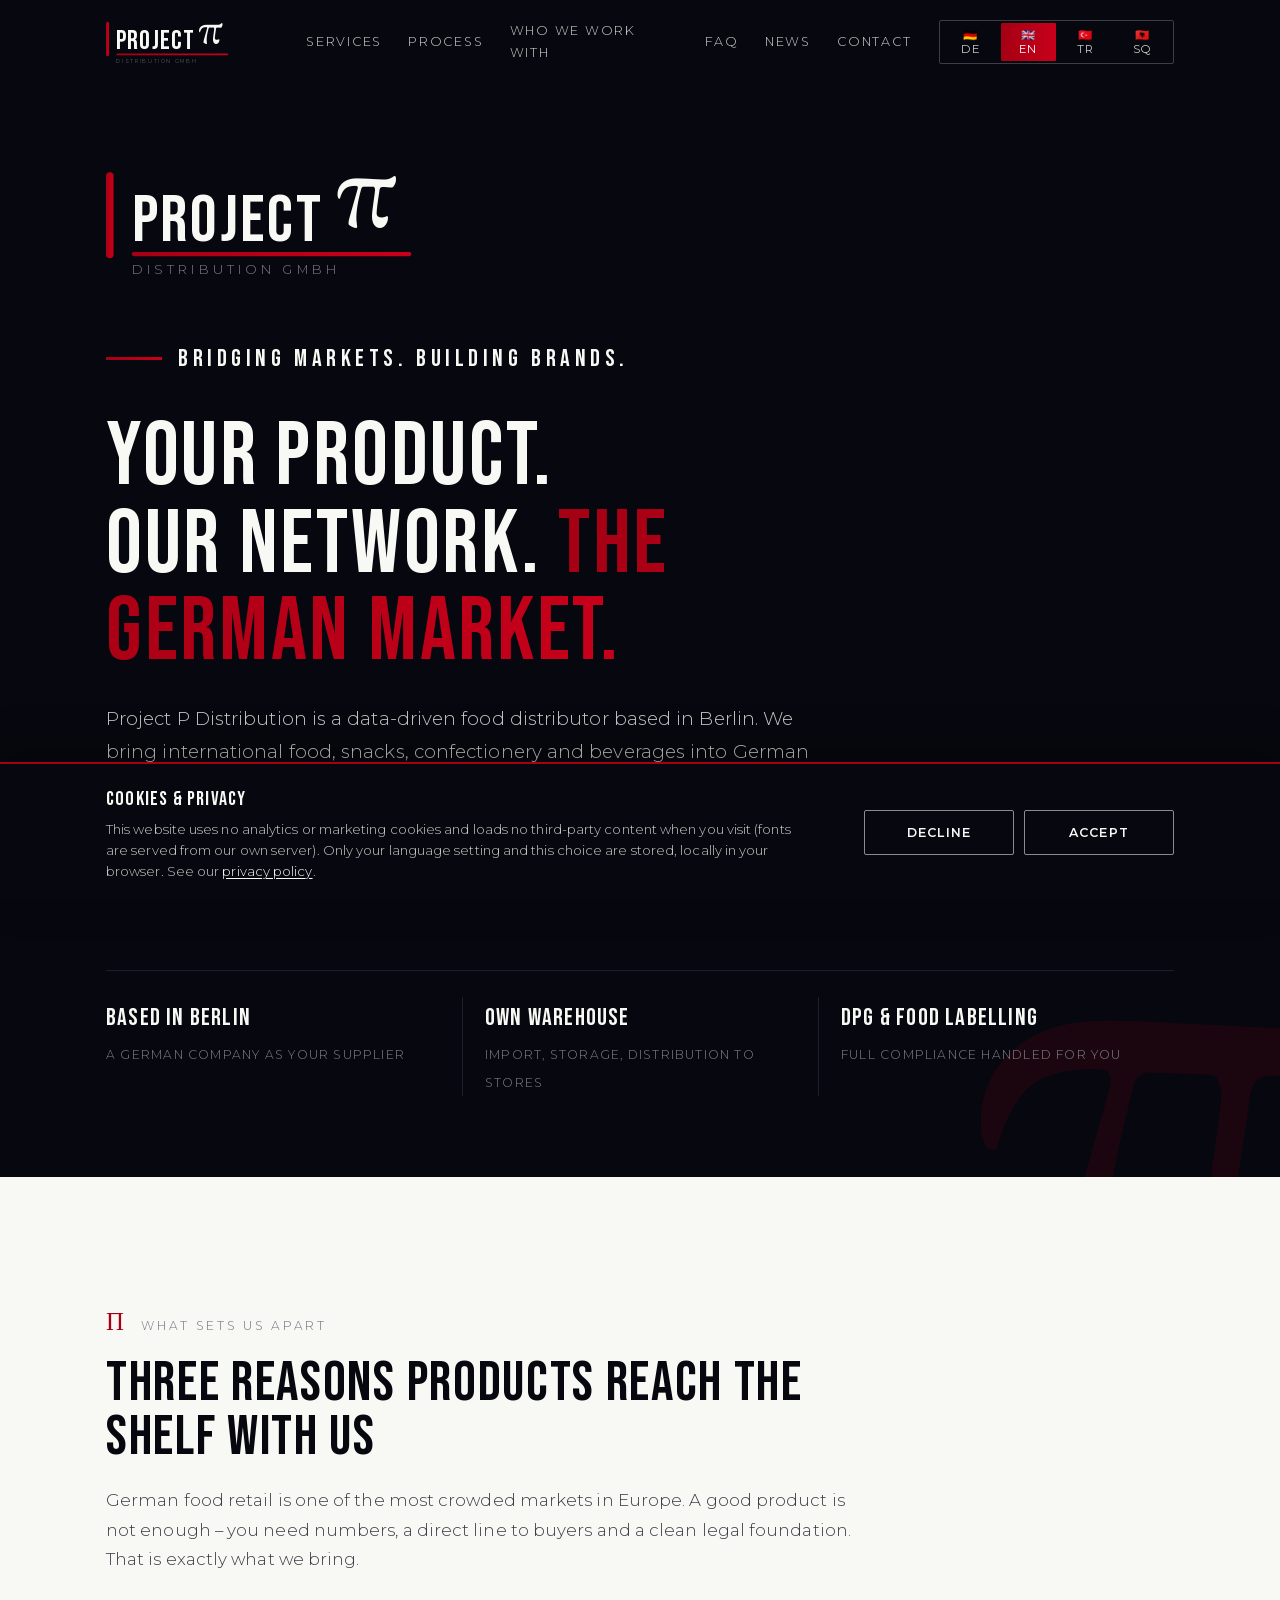
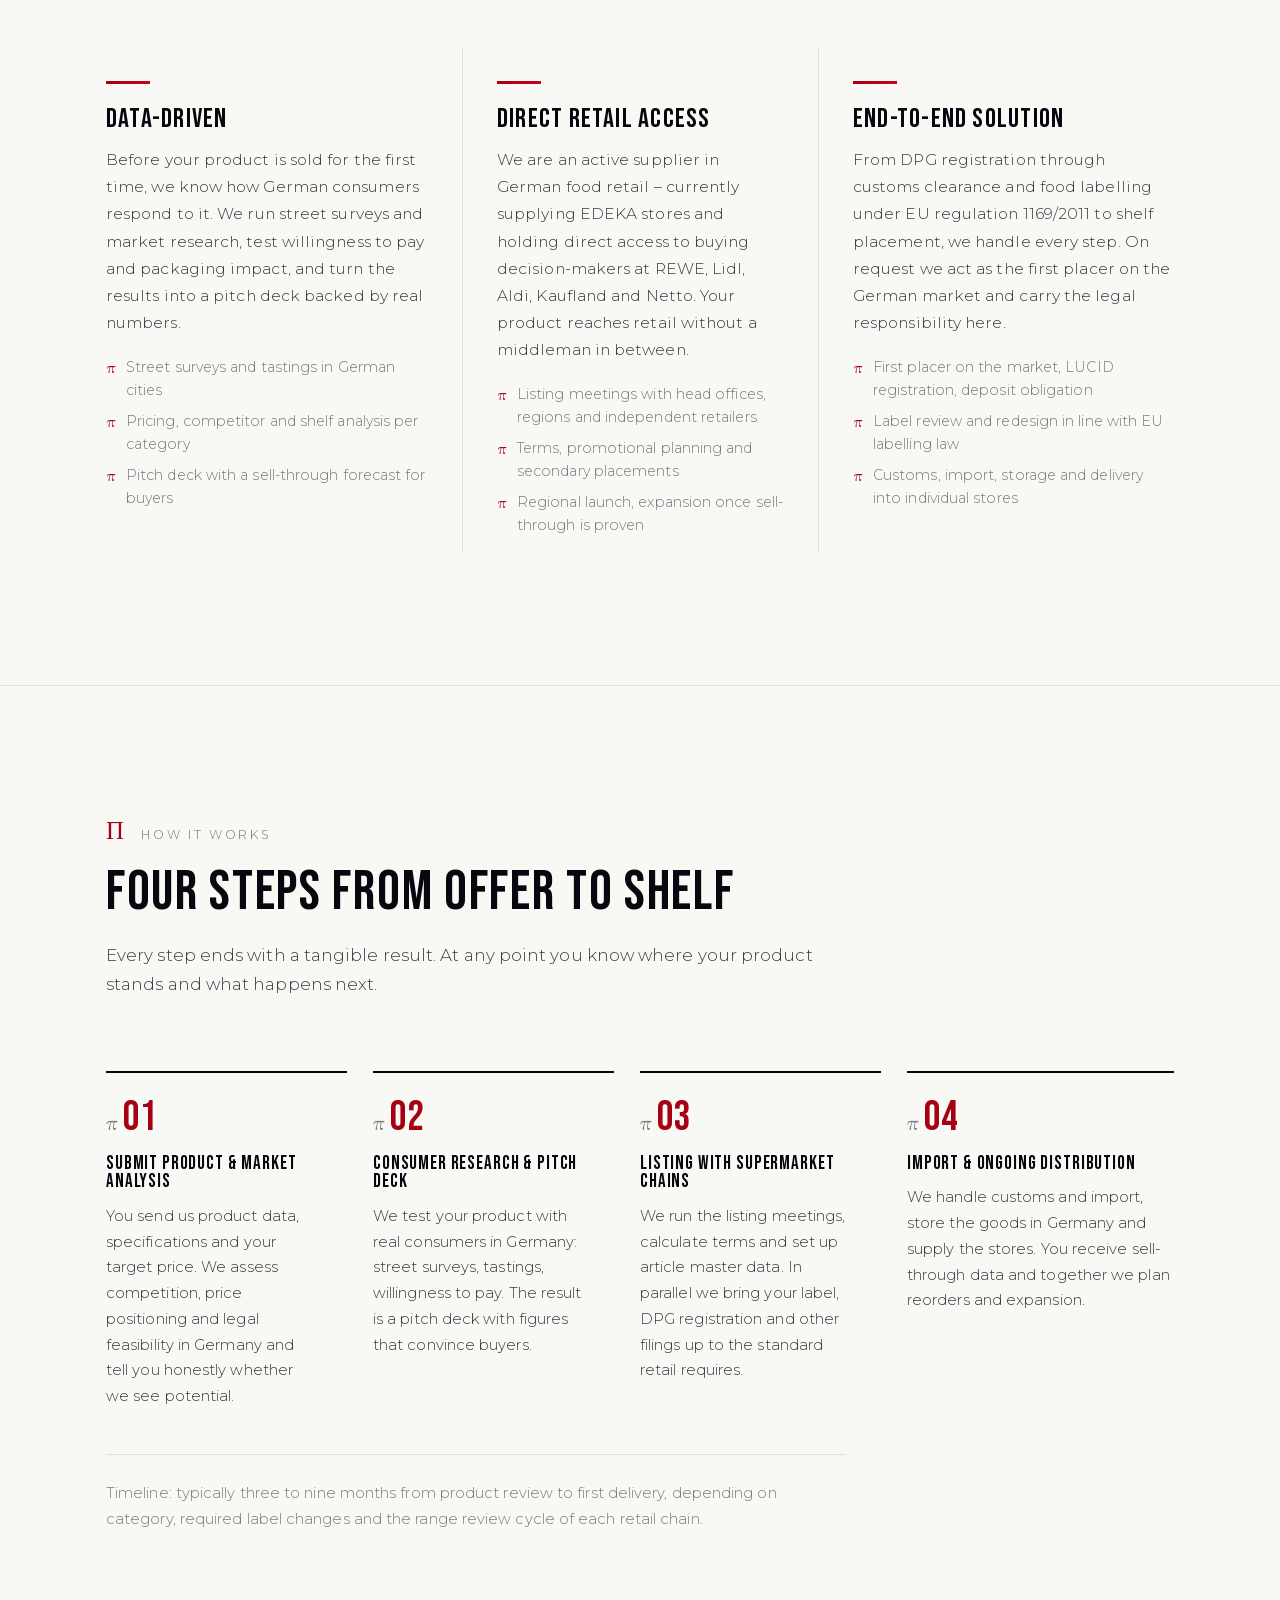
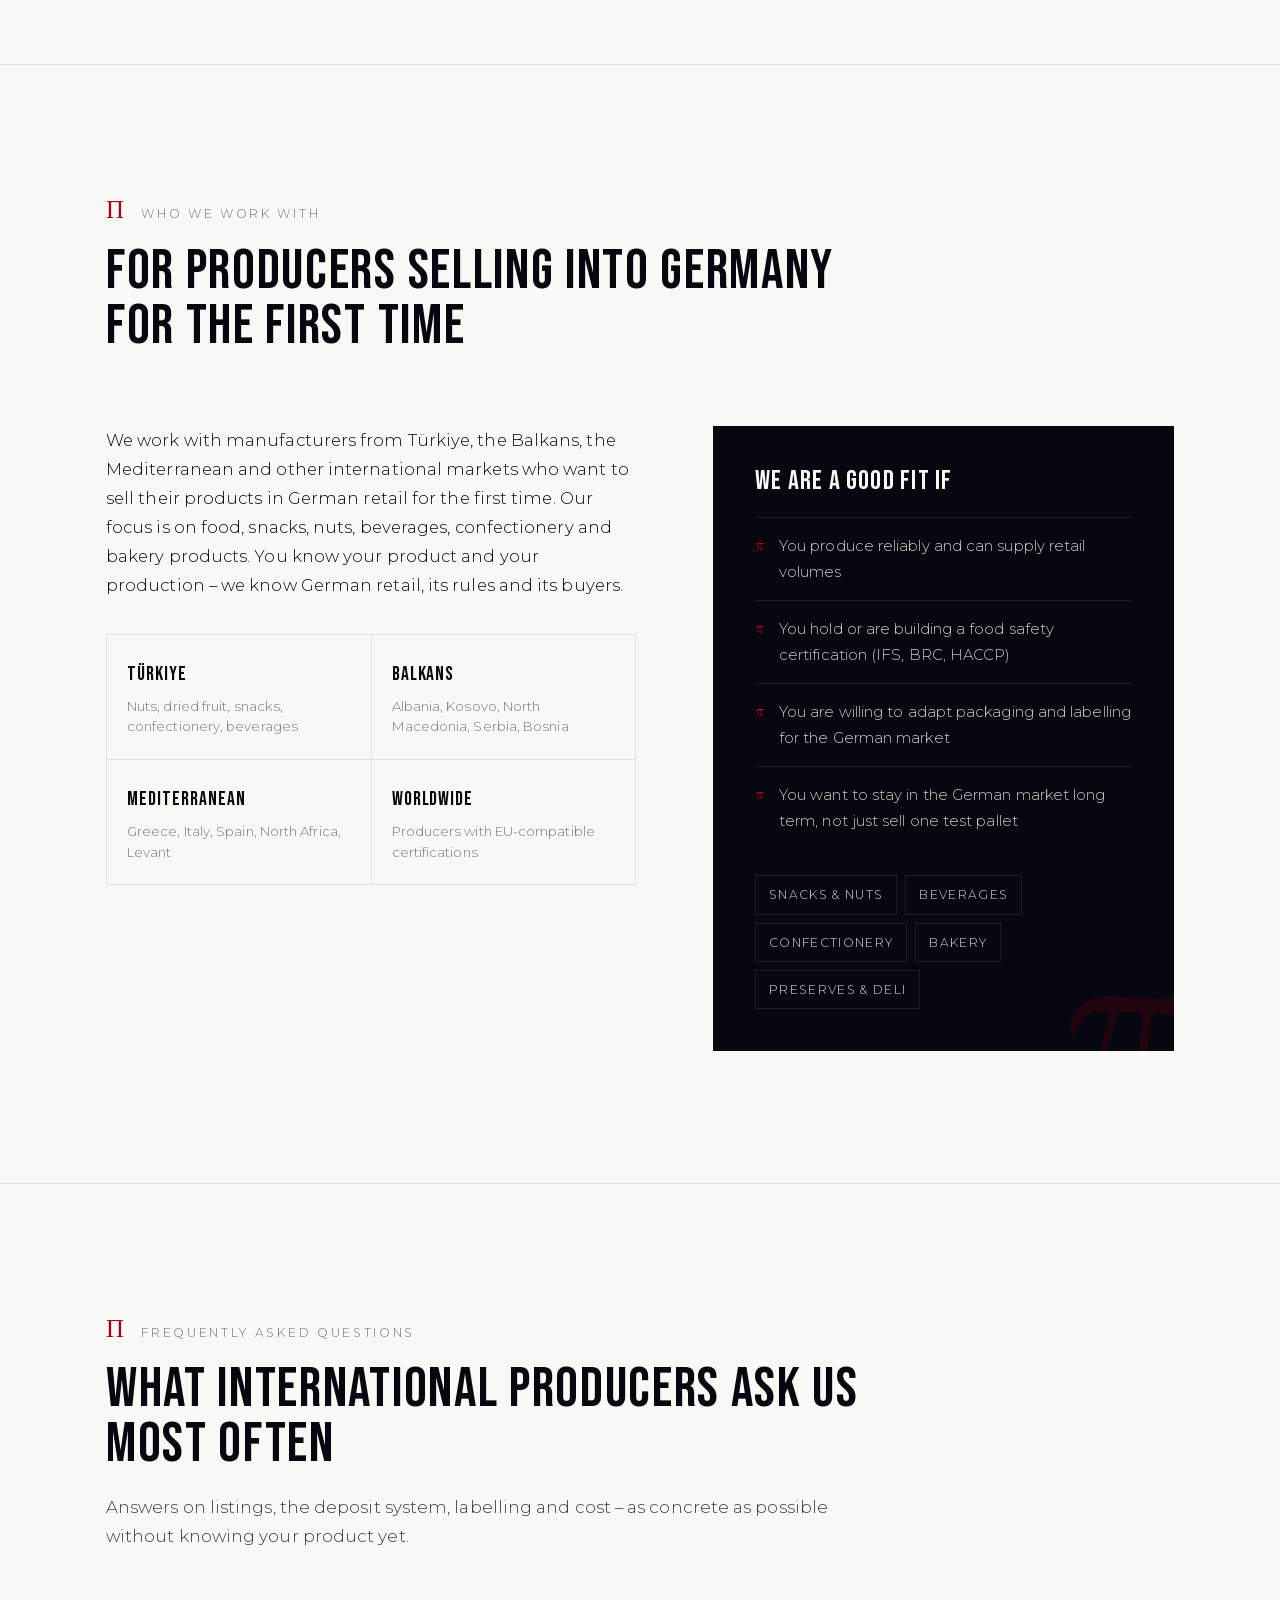
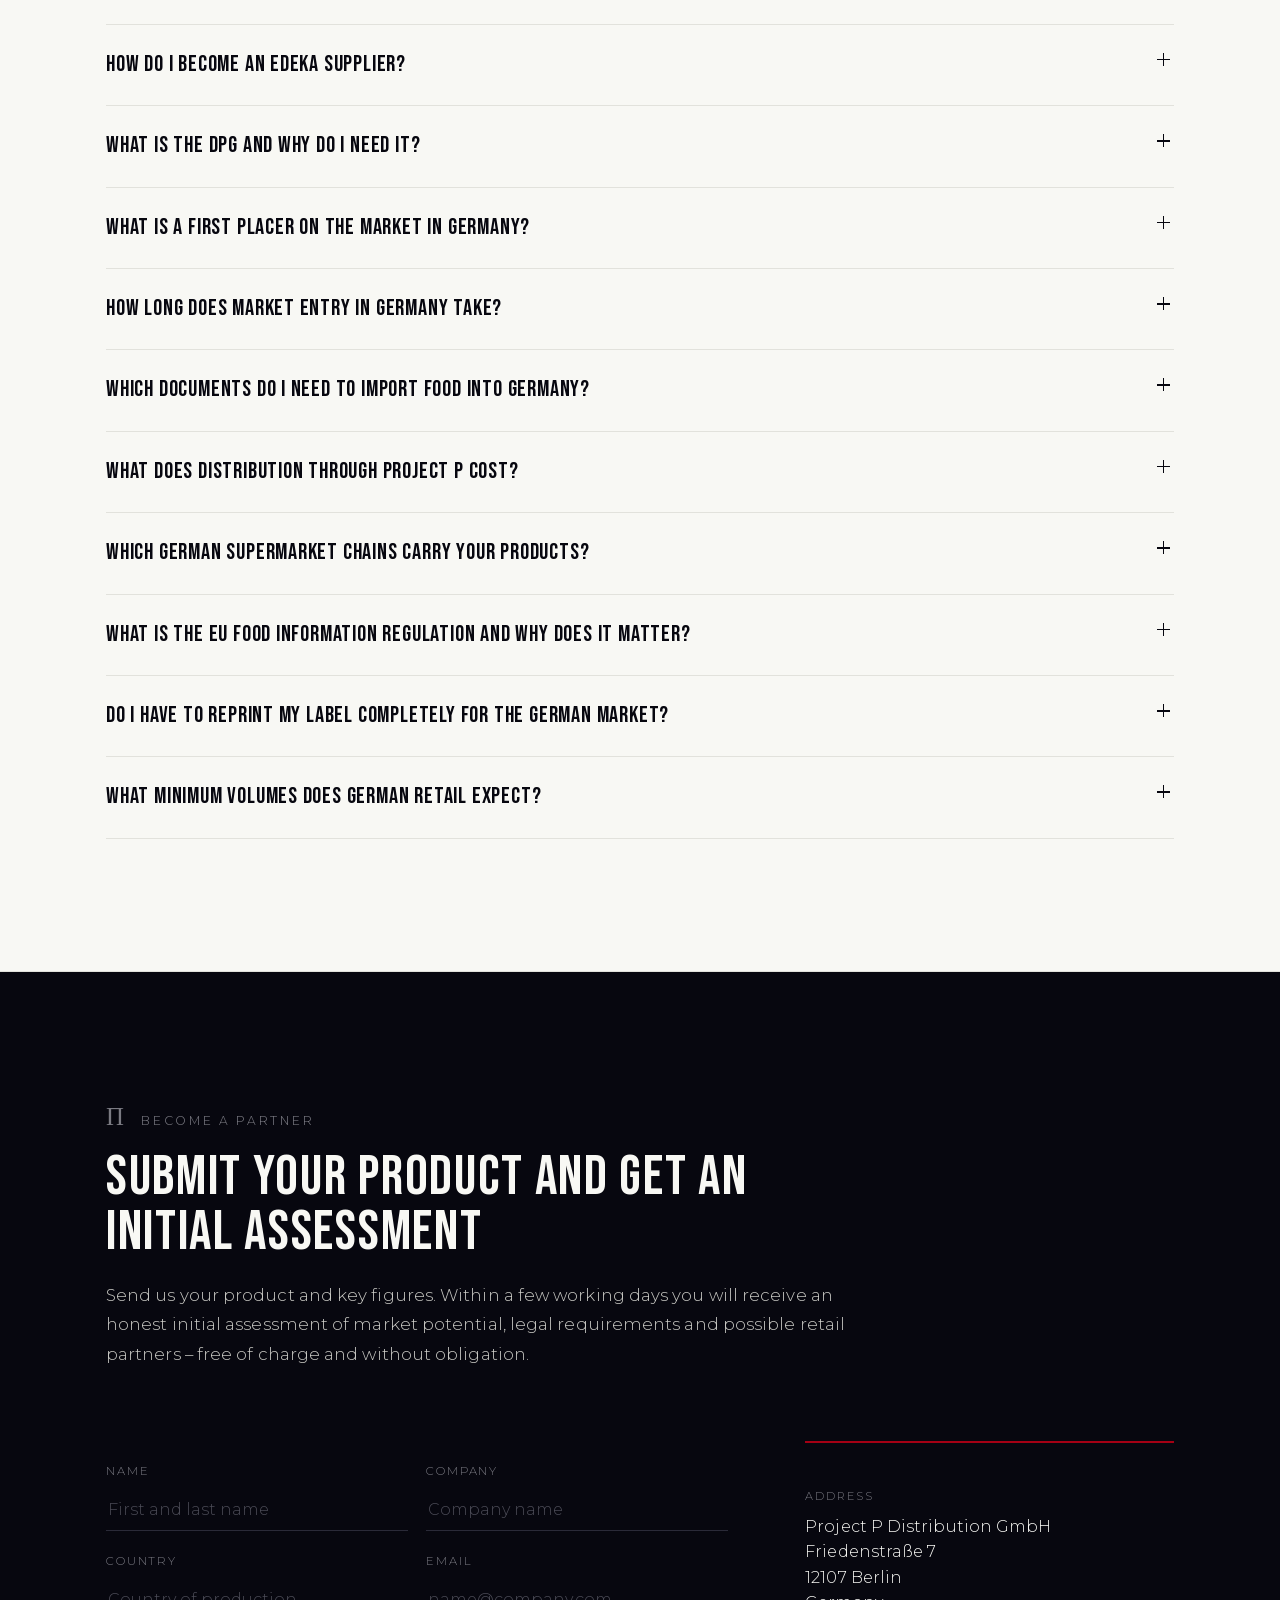
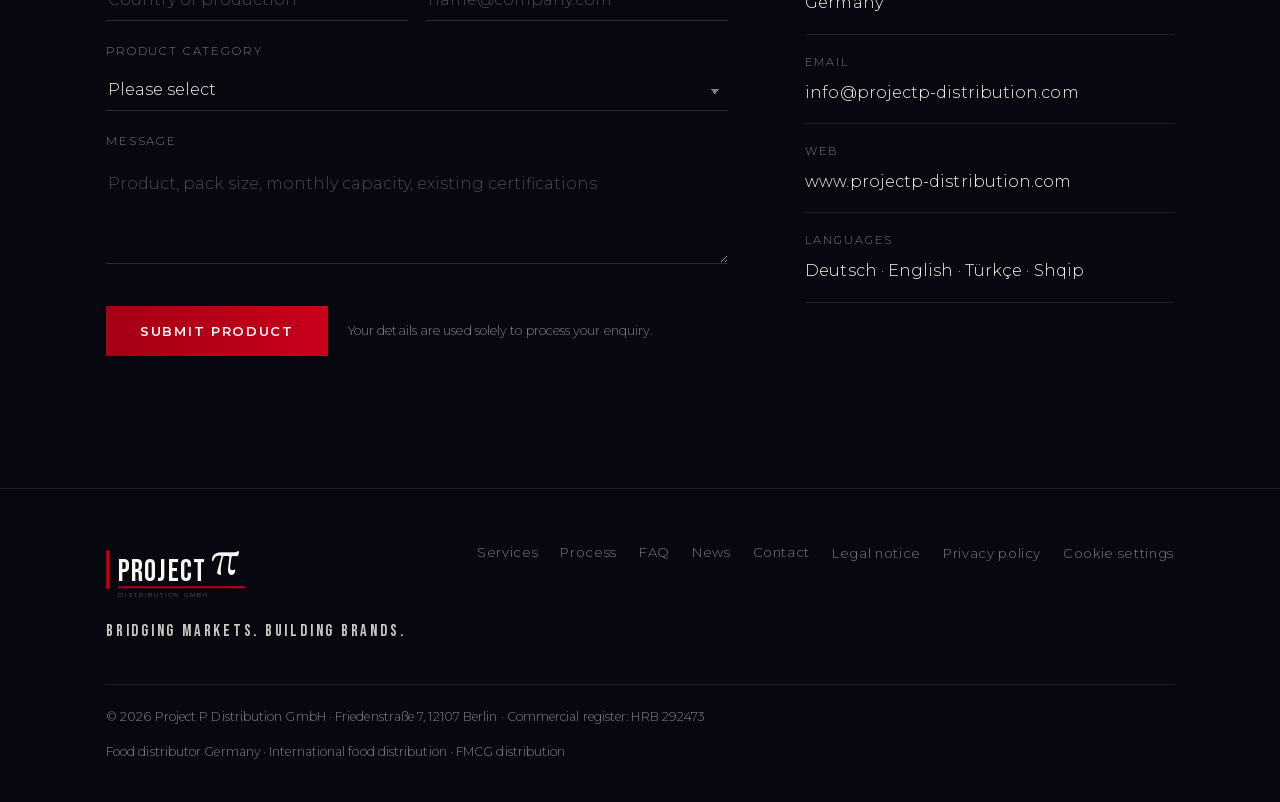
==== commit cd0537bd: "Add files via upload" ====
--- a/index.html
+++ b/index.html
@@ -364,6 +364,19 @@
 }
 
 /* RESPONSIVE */
+@media(min-width:861px) and (max-width:1060px){
+  nav.links{gap:16px}
+  nav.links a{letter-spacing:.09em}
+  header.nav .bar{gap:16px}
+  .langs .fl{display:none}
+  .langs button{padding:4px 6px;font-size:.68rem}
+}
+@media(min-width:861px) and (max-width:960px){
+  nav.links{gap:11px}
+  nav.links a{font-size:.7rem;letter-spacing:.05em}
+  header.nav .bar{gap:10px}
+  header.nav .logo svg{width:130px;height:42px}
+}
 @media(max-width:1000px){
   .pillars{grid-template-columns:1fr;gap:0}
   .pillar{padding:30px 0;border-left:0;border-top:1px solid var(--line)}
@@ -432,6 +445,7 @@
       <a href="#prozess" data-i18n="nav.process">Ablauf</a>
       <a href="#zielgruppe" data-i18n="nav.target">Für wen</a>
       <a href="#faq" data-i18n="nav.faq">FAQ</a>
+      <a href="news.html" data-i18n="nav.news">News</a>
       <a href="#kontakt" data-i18n="nav.contact">Kontakt</a>
     </nav>
     <div class="langs" role="group" aria-label="Sprache wählen / Choose language">
@@ -706,6 +720,7 @@
         <a href="#usp" data-i18n="nav.usp">Leistungen</a>
         <a href="#prozess" data-i18n="nav.process">Ablauf</a>
         <a href="#faq" data-i18n="nav.faq">FAQ</a>
+        <a href="news.html" data-i18n="nav.news">News</a>
         <a href="#kontakt" data-i18n="nav.contact">Kontakt</a>
         <button type="button" data-legal="imprint" data-i18n="foot.imprint">Impressum</button>
         <button type="button" data-legal="privacy" data-i18n="foot.privacy">Datenschutz</button>
@@ -746,7 +761,7 @@
 T.de = {
 "meta.title":"Project P Distribution GmbH – Lebensmittel Distributor Deutschland | EDEKA Lieferant werden",
 "meta.desc":"Datengetriebene Lebensmitteldistribution aus Berlin. Wir bringen internationale Lebensmittel, Snacks und Getränke in den deutschen Einzelhandel: Marktforschung, DPG-Anmeldung, LMIV-Kennzeichnung, Zollabwicklung und Listung aus einer Hand.",
-"nav.usp":"Leistungen","nav.process":"Ablauf","nav.target":"Für wen","nav.faq":"FAQ","nav.contact":"Kontakt",
+"nav.usp":"Leistungen","nav.process":"Ablauf","nav.target":"Für wen","nav.faq":"FAQ","nav.news":"News","nav.contact":"Kontakt",
 "hero.h1":"Ihr Produkt. Unser Netzwerk. <em>Der deutsche Markt.</em>",
 "hero.sub":"Project P Distribution ist eine datengetriebene Lebensmitteldistribution aus Berlin. Wir bringen internationale Lebensmittel, Snacks, Süßwaren und Getränke in den deutschen Einzelhandel – von der ersten Marktanalyse bis zur Regalplatzierung.",
 "hero.cta":"Jetzt Partner werden","hero.ctaAlt":"So funktioniert es",
@@ -849,7 +864,7 @@
 T.en = {
 "meta.title":"Project P Distribution GmbH – Food Distributor Germany | Become an EDEKA Supplier",
 "meta.desc":"Data-driven food distribution from Berlin. We bring international food, snacks and beverages into German retail: consumer research, DPG registration, food labelling, customs clearance and listings with German supermarket chains.",
-"nav.usp":"Services","nav.process":"Process","nav.target":"Who we work with","nav.faq":"FAQ","nav.contact":"Contact",
+"nav.usp":"Services","nav.process":"Process","nav.target":"Who we work with","nav.faq":"FAQ","nav.news":"News","nav.contact":"Contact",
 "hero.h1":"Your product. Our network. <em>The German market.</em>",
 "hero.sub":"Project P Distribution is a data-driven food distributor based in Berlin. We bring international food, snacks, confectionery and beverages into German retail – from the first market analysis to the shelf.",
 "hero.cta":"Become a partner","hero.ctaAlt":"See how it works",
@@ -952,7 +967,7 @@
 T.tr = {
 "meta.title":"Project P Distribution GmbH – Almanya Gıda Distribütörü | EDEKA Tedarikçisi Olun",
 "meta.desc":"Berlin merkezli, veriye dayalı gıda distribütörü. Uluslararası gıda, atıştırmalık ve içecekleri Alman perakendesine taşıyoruz: pazar araştırması, DPG kaydı, etiketleme, gümrükleme ve zincir marketlerde listelenme.",
-"nav.usp":"Hizmetler","nav.process":"Süreç","nav.target":"Kimlerle çalışıyoruz","nav.faq":"SSS","nav.contact":"İletişim",
+"nav.usp":"Hizmetler","nav.process":"Süreç","nav.target":"Kimlerle çalışıyoruz","nav.faq":"SSS","nav.news":"Haberler","nav.contact":"İletişim",
 "hero.h1":"Ürününüz. Ağımız. <em>Alman pazarı.</em>",
 "hero.sub":"Project P Distribution, Berlin merkezli veriye dayalı bir gıda distribütörüdür. Uluslararası gıda, atıştırmalık, şekerleme ve içecekleri Alman perakendesine taşıyoruz – ilk pazar analizinden raf yerleşimine kadar.",
 "hero.cta":"Partner olun","hero.ctaAlt":"Nasıl işliyor",
@@ -1055,7 +1070,7 @@
 T.sq = {
 "meta.title":"Project P Distribution GmbH – Distributor Ushqimor në Gjermani | Bëhuni furnitor i EDEKA-s",
 "meta.desc":"Distribucion ushqimor i bazuar në të dhëna, me qendër në Berlin. Sjellim ushqime, snacks dhe pije ndërkombëtare në tregtinë gjermane: hulumtim tregu, regjistrim DPG, etiketim, doganë dhe listim në zinxhirët e supermarketeve.",
-"nav.usp":"Shërbimet","nav.process":"Procesi","nav.target":"Me kë punojmë","nav.faq":"Pyetje të shpeshta","nav.contact":"Kontakt",
+"nav.usp":"Shërbimet","nav.process":"Procesi","nav.target":"Me kë punojmë","nav.faq":"Pyetje të shpeshta","nav.news":"Lajme","nav.contact":"Kontakt",
 "hero.h1":"Produkti juaj. Rrjeti ynë. <em>Tregu gjerman.</em>",
 "hero.sub":"Project P Distribution është një distributor ushqimor i bazuar në të dhëna, me seli në Berlin. Sjellim ushqime, snacks, ëmbëlsira dhe pije ndërkombëtare në tregtinë gjermane – nga analiza e parë e tregut deri te vendi në raft.",
 "hero.cta":"Bëhuni partner","hero.ctaAlt":"Si funksionon",
@@ -1231,10 +1246,19 @@
       document.getElementById("sheetClose").focus();
     });
   });
-  function closeSheet(){ overlay.classList.remove("open"); document.body.style.overflow = ""; }
+  function closeSheet(){ overlay.classList.remove("open"); document.body.style.overflow = ""; if (/^#(impressum|datenschutz)$/i.test(location.hash)) history.replaceState(null, "", location.pathname + location.search); }
   document.getElementById("sheetClose").addEventListener("click", closeSheet);
   overlay.addEventListener("click", function(e){ if (e.target === overlay) closeSheet(); });
   document.addEventListener("keydown", function(e){ if (e.key === "Escape") closeSheet(); });
+  function openLegalFromHash(){
+    var h = (location.hash || "").toLowerCase();
+    if (h !== "#impressum" && h !== "#datenschutz") return;
+    renderLegal(h === "#datenschutz" ? "privacy" : "imprint");
+    overlay.classList.add("open");
+    document.body.style.overflow = "hidden";
+  }
+  openLegalFromHash();
+  window.addEventListener("hashchange", openLegalFromHash);
 
   /* --- Nav --- */
   var nav = document.getElementById("nav");
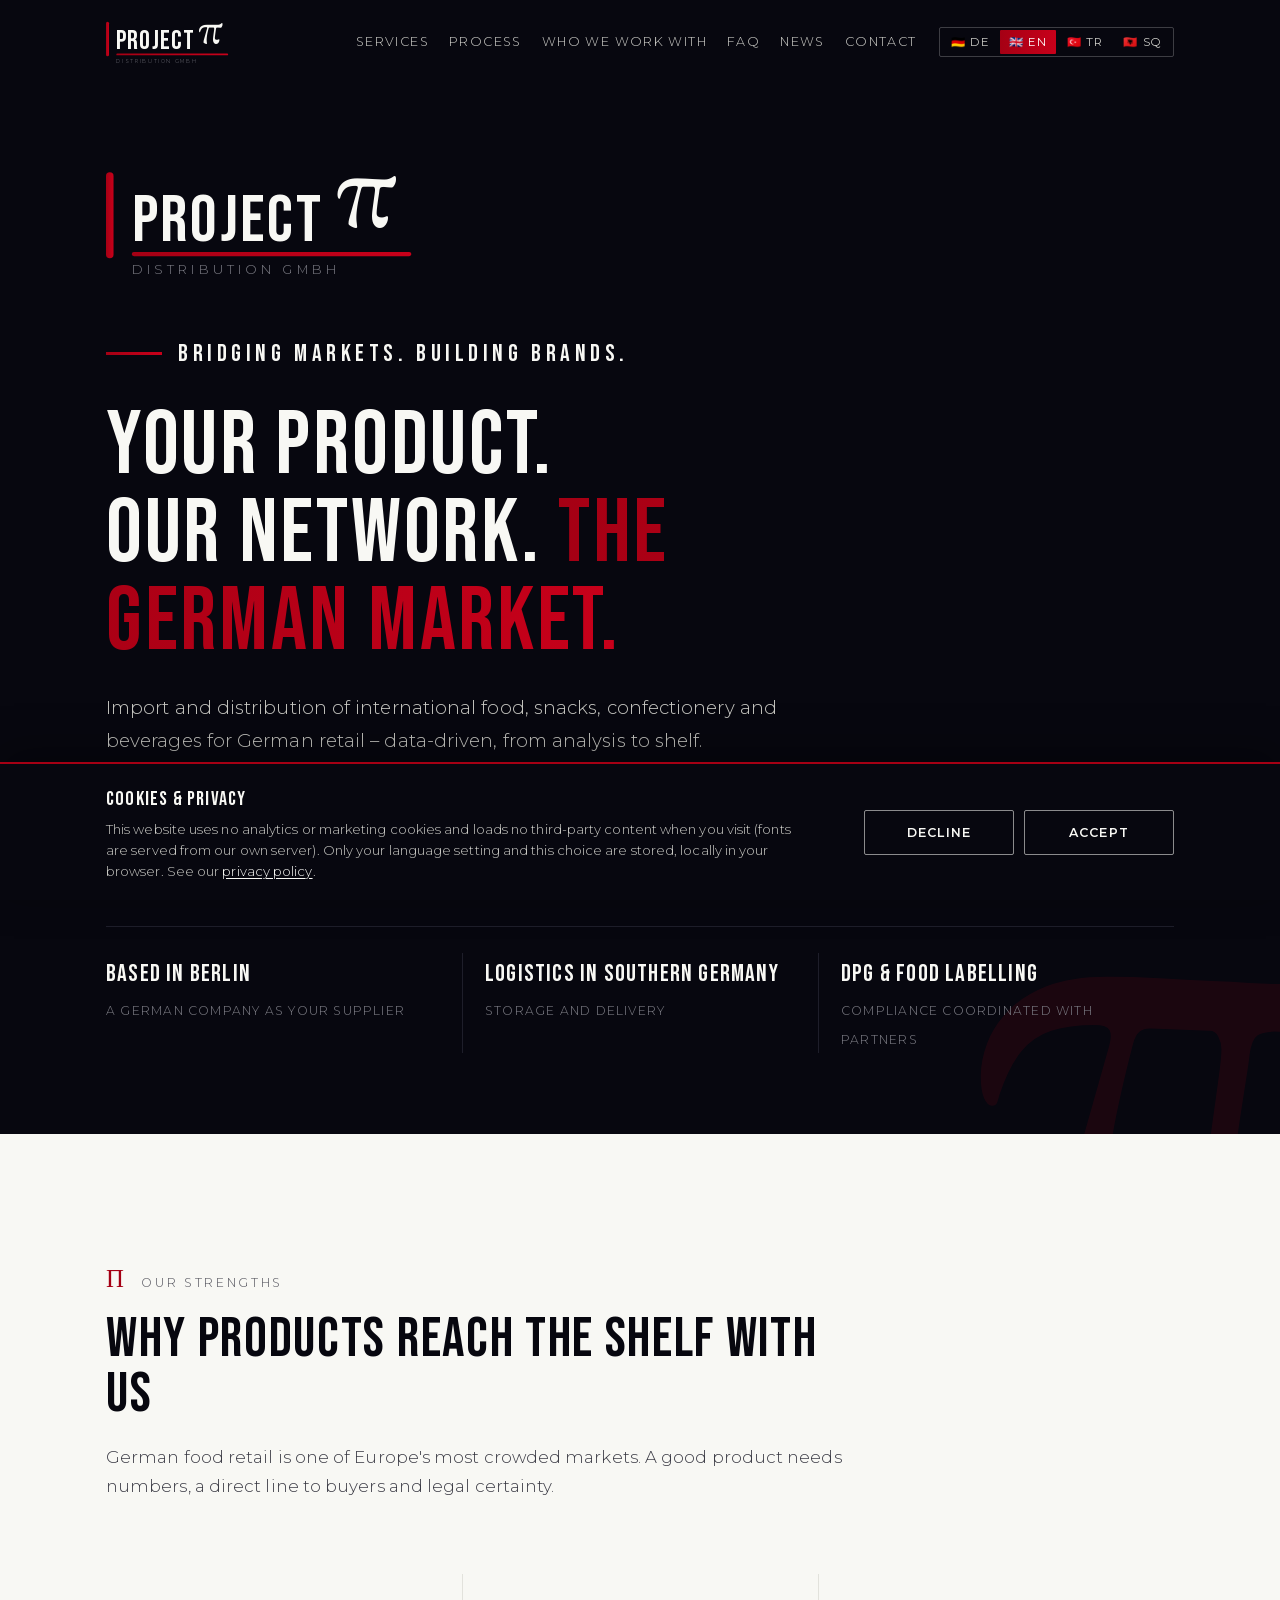
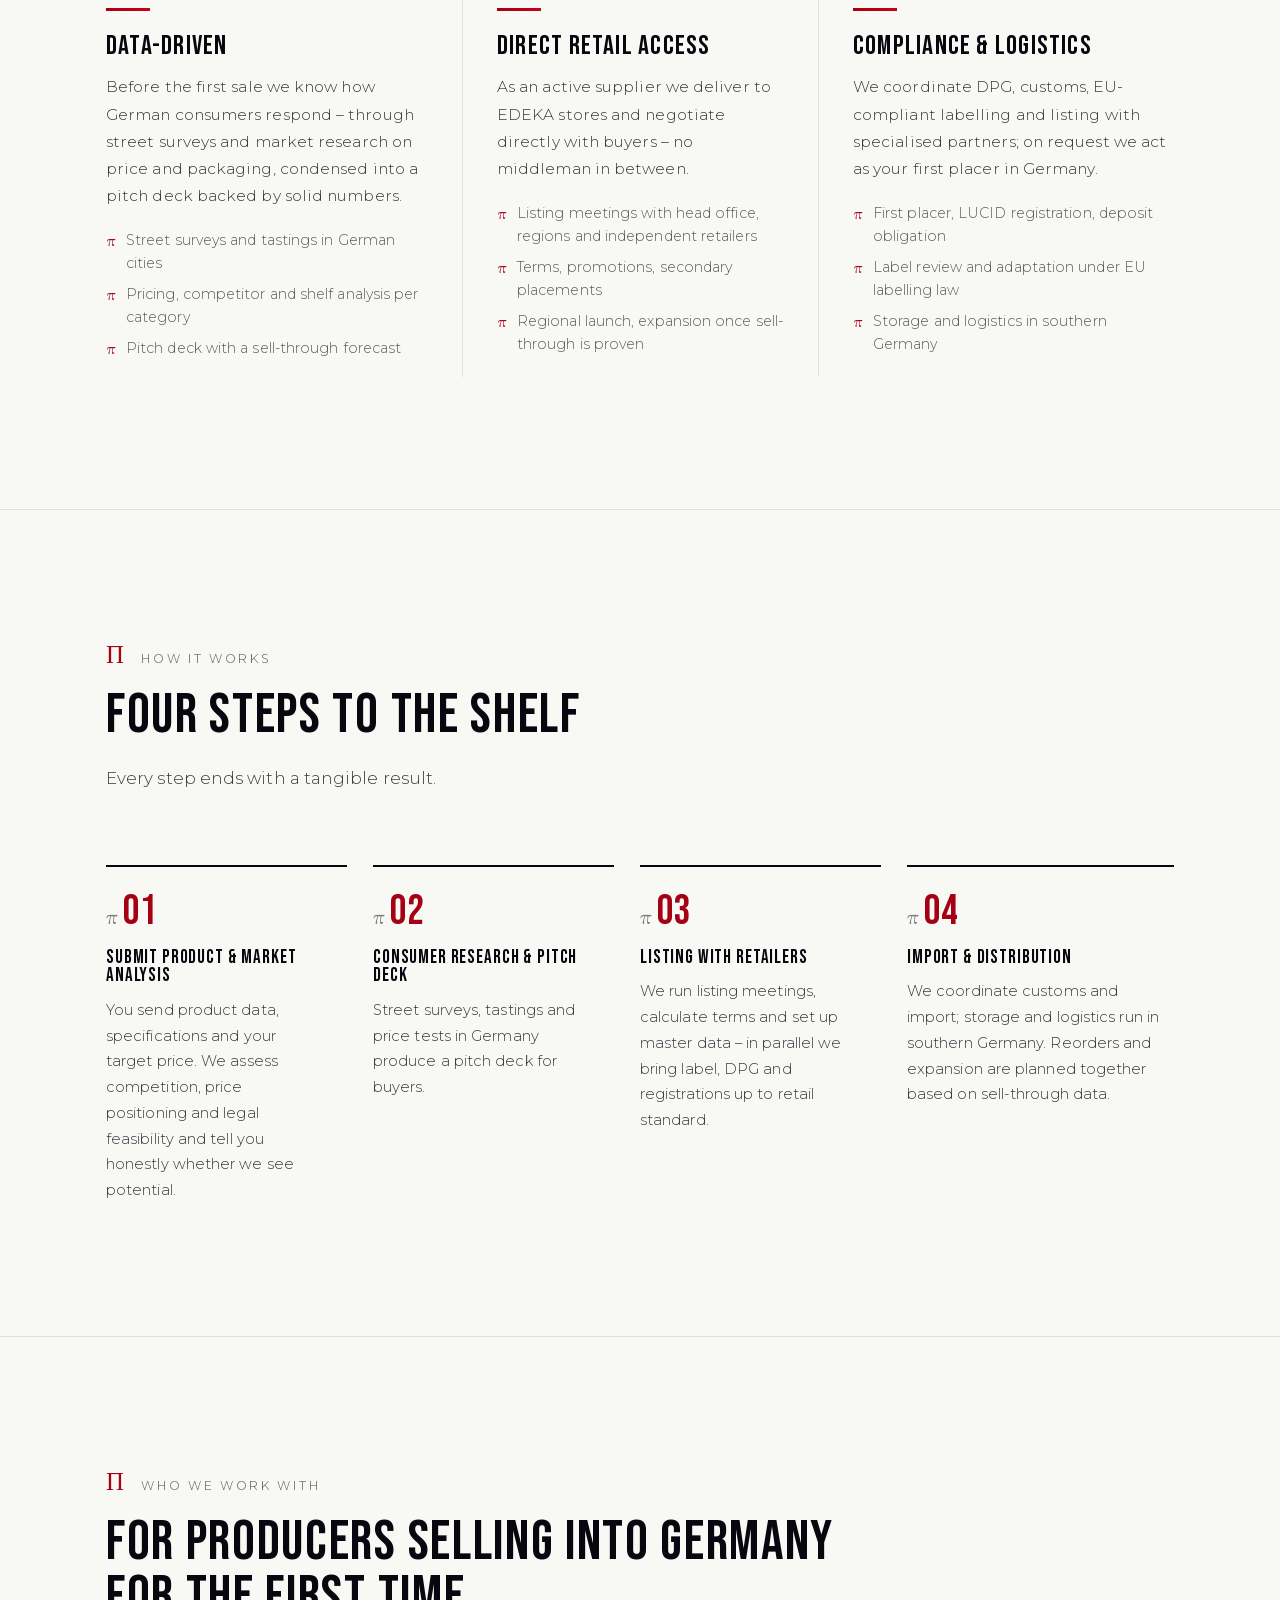
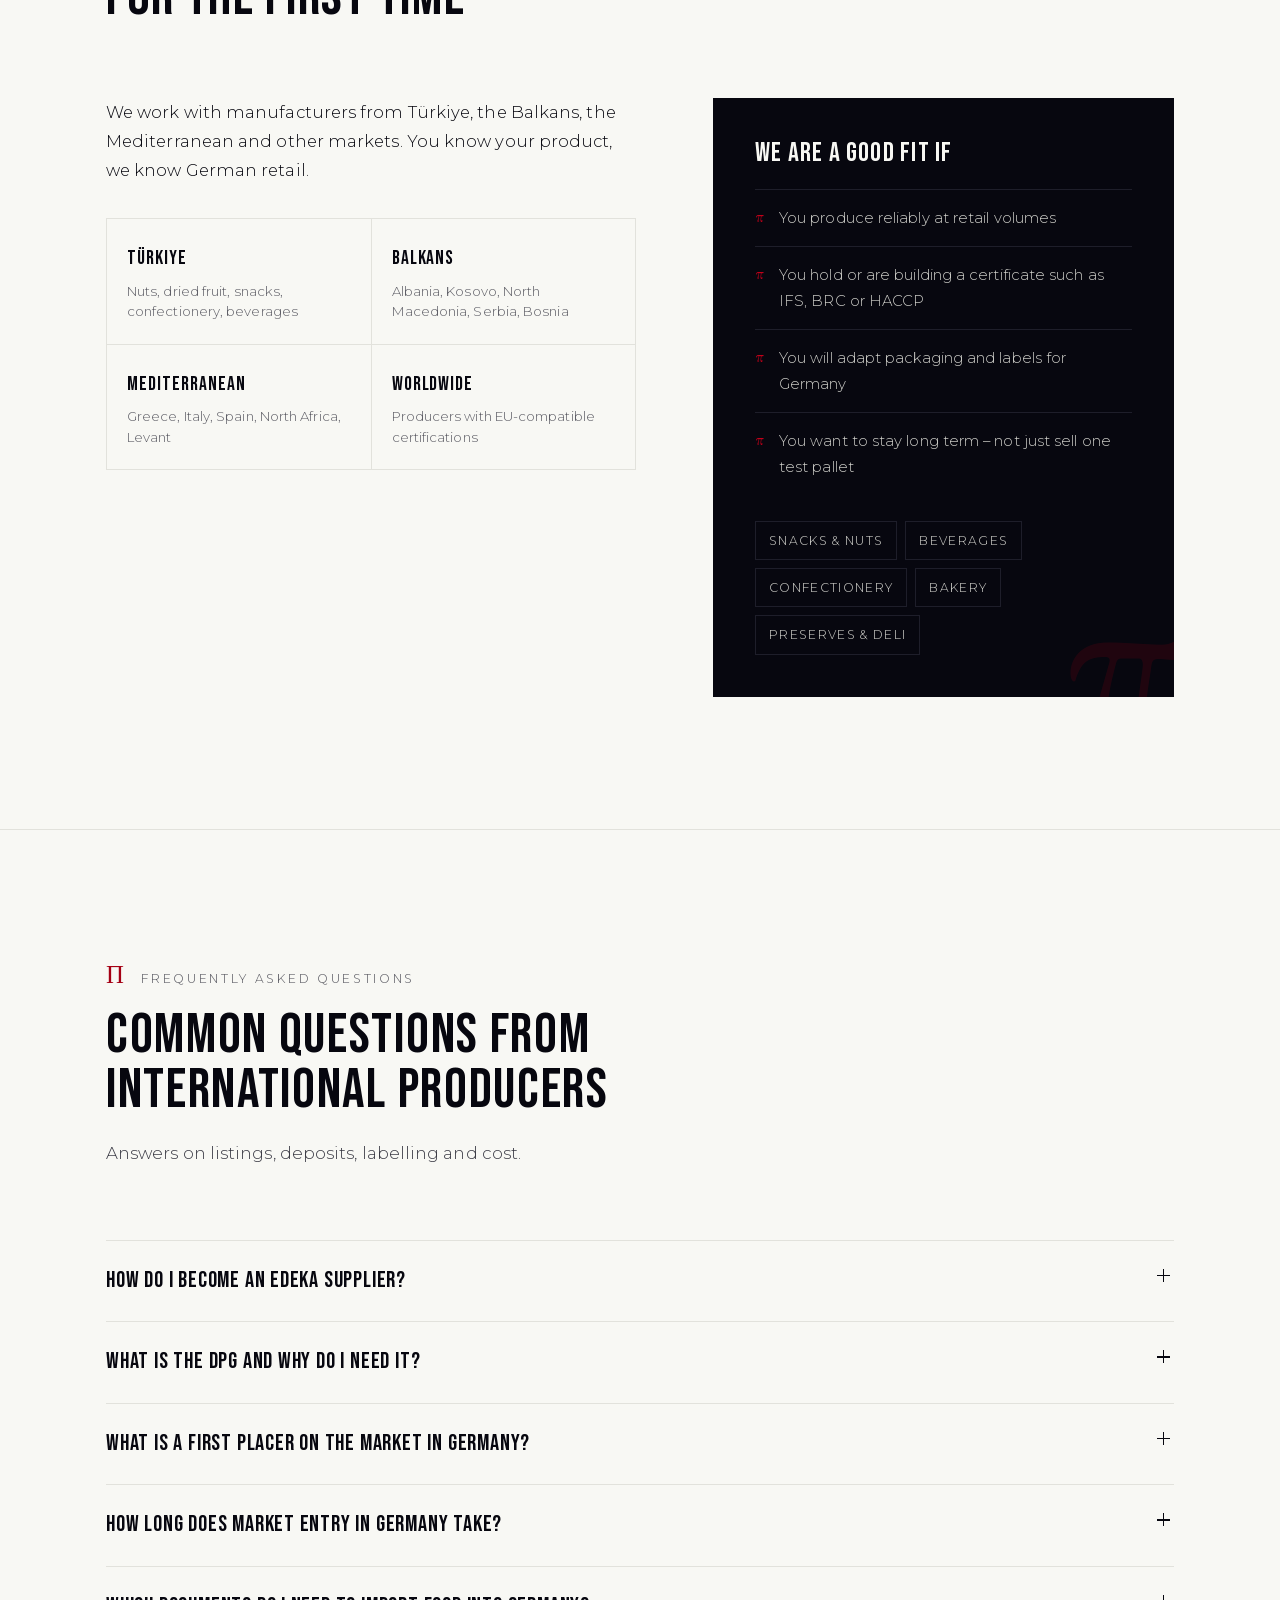
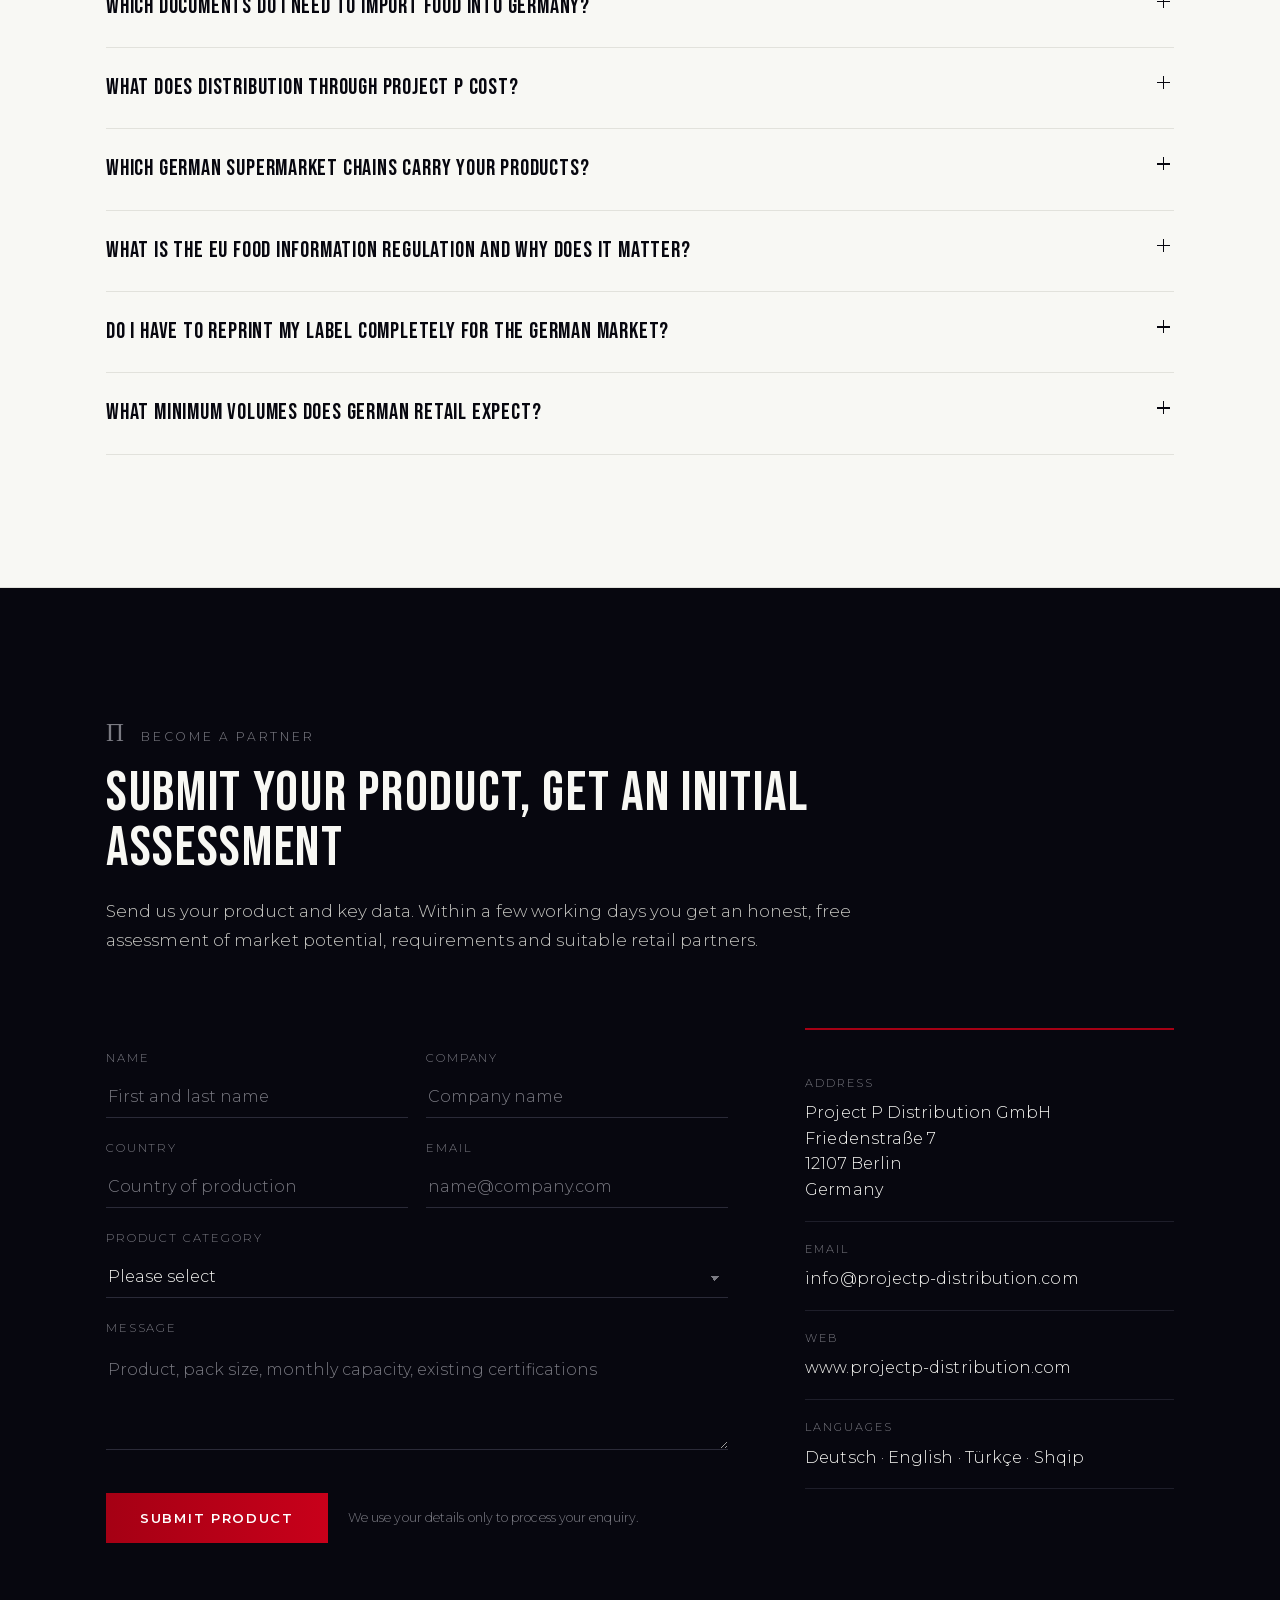
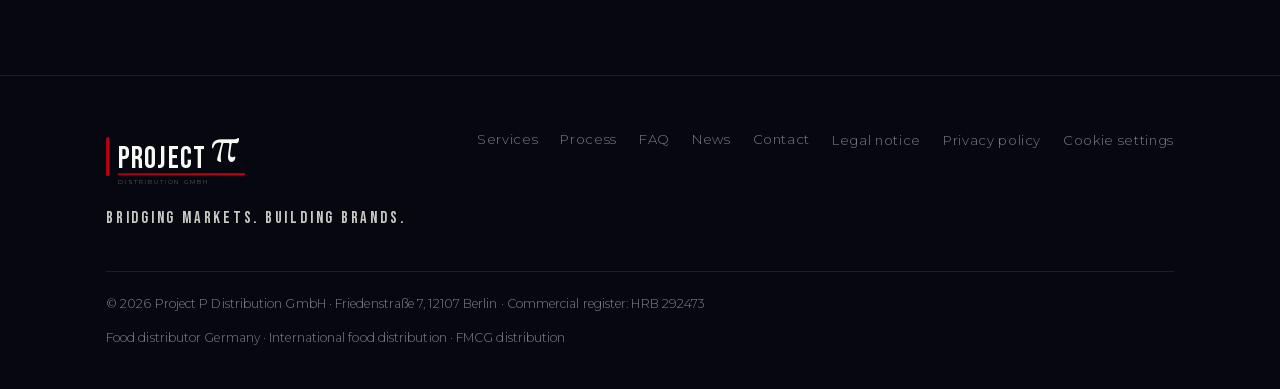
==== commit b39bd905: "Add files via upload" ====
--- a/index.html
+++ b/index.html
@@ -1,13 +1,13 @@
 <!DOCTYPE html>
 <html lang="de">
 <head>
+<meta charset="utf-8">
 <meta name="color-scheme" content="only light">
 <meta name="supported-color-schemes" content="light">
-<meta charset="utf-8">
 <meta name="viewport" content="width=device-width, initial-scale=1">
 <title>Project P Distribution GmbH – Lebensmittel Distributor Deutschland | EDEKA Lieferant werden</title>
-<meta name="description" content="Datengetriebene Lebensmitteldistribution aus Berlin. Wir bringen internationale Lebensmittel, Snacks und Getränke in den deutschen Einzelhandel – EDEKA, REWE, Lidl, Aldi, Kaufland. Marktforschung, DPG-Anmeldung, LMIV-Kennzeichnung, Zollabwicklung und Listung aus einer Hand.">
-<meta name="keywords" content="Lebensmittel Distributor Deutschland, food distributor Germany, EDEKA Lieferant werden, REWE Lieferant werden, German supermarket supplier, Lebensmittel Importeur Deutschland, food importer Germany, Erstinverkehrbringer Deutschland, DPG Anmeldung, Deutsches Pfandsystem, Markteintritt Deutschland Lebensmittel, FMCG distributor Germany, international food distribution Germany, Turkish food distributor Germany, Balkan food distributor Germany, Mediterranean food Germany, Lebensmittel exportieren nach Deutschland, LMIV Kennzeichnung, EU food import regulations, Zollabwicklung Lebensmittel Deutschland, Pfandpflicht Deutschland, Supermarkt Lieferant Deutschland, data driven food distribution">
+<meta name="description" content="Import und Distribution internationaler Lebensmittel und Getränke für EDEKA und den deutschen Einzelhandel. Wir koordinieren Marktforschung, DPG, LMIV, Zoll und Listung mit Partnern.">
+<meta name="keywords" content="Lebensmittel Distributor Deutschland, food distributor Germany, EDEKA Lieferant werden, German supermarket supplier, Lebensmittel Importeur Deutschland, food importer Germany, Lebensmittel Import, Getränke Distribution, Listung EDEKA, Lebensmittel Logistik, Erstinverkehrbringer Deutschland, DPG Anmeldung, Deutsches Pfandsystem, Markteintritt Deutschland Lebensmittel, FMCG distributor Germany, international food distribution Germany, Turkish food distributor Germany, Balkan food distributor Germany, Mediterranean food Germany, Lebensmittel exportieren nach Deutschland, LMIV Kennzeichnung, EU food import regulations, Zollabwicklung Lebensmittel Deutschland, Pfandpflicht Deutschland, Supermarkt Lieferant Deutschland, data driven food distribution">
 <meta name="robots" content="index, follow, max-snippet:-1, max-image-preview:large">
 <meta name="author" content="Project P Distribution GmbH">
 <link rel="canonical" href="https://www.projectp-distribution.com/">
@@ -26,12 +26,10 @@
 <meta property="og:locale:alternate" content="sq_AL">
 <meta property="og:url" content="https://www.projectp-distribution.com/">
 <meta property="og:title" content="Project P Distribution GmbH – Ihr Zugang zum deutschen Lebensmitteleinzelhandel">
-<meta property="og:description" content="Datengetriebene Lebensmitteldistribution aus Berlin: Marktforschung, Listung bei deutschen Supermarktketten, DPG, LMIV, Import und Logistik aus einer Hand.">
-<meta property="og:image" content="https://www.projectp-distribution.com/og-image.png">
-<meta name="twitter:card" content="summary_large_image">
+<meta property="og:description" content="Import und Distribution internationaler Lebensmittel und Getränke für EDEKA und den deutschen Einzelhandel. Wir koordinieren Marktforschung, DPG, LMIV, Zoll und Listung mit Partnern.">
+<meta name="twitter:card" content="summary">
 <meta name="twitter:title" content="Project P Distribution GmbH – Food Distributor Germany">
 <meta name="twitter:description" content="Bridging markets. Building brands. Internationale Lebensmittelproduzenten in den deutschen Einzelhandel bringen.">
-<meta name="twitter:image" content="https://www.projectp-distribution.com/og-image.png">
 <meta name="theme-color" content="#07070F">
 
 <link rel="icon" href="data:image/svg+xml,%3Csvg xmlns='http://www.w3.org/2000/svg' viewBox='0 0 100 100'%3E%3Crect width='100' height='100' fill='%2307070F'/%3E%3Ctext x='50' y='74' font-family='EB Garamond,Garamond,serif' font-size='78' fill='%23A50014' text-anchor='middle'%3E%CF%80%3C/text%3E%3C/svg%3E">
@@ -44,12 +42,17 @@
       "@type": "Organization",
       "@id": "https://www.projectp-distribution.com/#organization",
       "name": "Project P Distribution GmbH",
-      "alternateName": ["Project P Distribution"],
+      "alternateName": [
+        "Project P Distribution"
+      ],
       "url": "https://www.projectp-distribution.com/",
       "email": "info@projectp-distribution.com",
       "slogan": "Bridging markets. Building brands.",
-      "description": "Datengetriebene Lebensmitteldistributionsagentur in Deutschland. Project P Distribution GmbH bringt internationale Lebensmittel, Snacks, Süßwaren und Getränke in den deutschen Lebensmitteleinzelhandel und übernimmt Marktforschung, Import, DPG-Anmeldung, LMIV-konforme Kennzeichnung, Zollabwicklung und Listung bei Supermarktketten.",
-      "foundingLocation": {"@type": "Place", "name": "Berlin, Deutschland"},
+      "description": "Datengetriebene Lebensmitteldistribution in Deutschland. Project P Distribution GmbH importiert und vertreibt internationale Lebensmittel, Snacks, Süßwaren und Getränke im deutschen Lebensmitteleinzelhandel, vor allem über EDEKA, und koordiniert mit Partnern Marktforschung, DPG-Anmeldung, LMIV-konforme Kennzeichnung, Zollabwicklung und Listung. Lagerung und Logistik in Süddeutschland.",
+      "foundingLocation": {
+        "@type": "Place",
+        "name": "Berlin, Deutschland"
+      },
       "address": {
         "@type": "PostalAddress",
         "streetAddress": "Friedenstraße 7",
@@ -58,13 +61,32 @@
         "addressRegion": "Berlin",
         "addressCountry": "DE"
       },
-      "contactPoint": [{
-        "@type": "ContactPoint",
-        "contactType": "sales",
-        "email": "info@projectp-distribution.com",
-        "areaServed": ["DE", "TR", "AL", "XK", "MK", "RS", "BA", "GR", "IT", "ES"],
-        "availableLanguage": ["de", "en", "tr", "sq", "ar"]
-      }],
+      "contactPoint": [
+        {
+          "@type": "ContactPoint",
+          "contactType": "sales",
+          "email": "info@projectp-distribution.com",
+          "areaServed": [
+            "DE",
+            "TR",
+            "AL",
+            "XK",
+            "MK",
+            "RS",
+            "BA",
+            "GR",
+            "IT",
+            "ES"
+          ],
+          "availableLanguage": [
+            "de",
+            "en",
+            "tr",
+            "sq",
+            "ar"
+          ]
+        }
+      ],
       "knowsAbout": [
         "Lebensmittel Distributor Deutschland",
         "EDEKA Lieferant werden",
@@ -82,61 +104,143 @@
       "@id": "https://www.projectp-distribution.com/#website",
       "url": "https://www.projectp-distribution.com/",
       "name": "Project P Distribution GmbH",
-      "publisher": {"@id": "https://www.projectp-distribution.com/#organization"},
-      "inLanguage": ["de", "en", "tr", "sq"]
+      "publisher": {
+        "@id": "https://www.projectp-distribution.com/#organization"
+      },
+      "inLanguage": [
+        "de",
+        "en",
+        "tr",
+        "sq"
+      ]
     },
     {
       "@type": "Service",
       "@id": "https://www.projectp-distribution.com/#service-data",
       "name": "Datengetriebene Marktforschung für den deutschen Lebensmittelmarkt",
       "serviceType": "Consumer insights Germany",
-      "provider": {"@id": "https://www.projectp-distribution.com/#organization"},
-      "areaServed": {"@type": "Country", "name": "Deutschland"},
+      "provider": {
+        "@id": "https://www.projectp-distribution.com/#organization"
+      },
+      "areaServed": {
+        "@type": "Country",
+        "name": "Deutschland"
+      },
       "description": "Straßenumfragen, Konsumententests und Marktforschung zu Preisbereitschaft und Verpackungswirkung. Die Ergebnisse werden zu einem Pitchdeck mit belastbaren Zahlen verdichtet, mit dem Einkäufer im deutschen Lebensmitteleinzelhandel entscheiden können."
     },
     {
       "@type": "Service",
       "@id": "https://www.projectp-distribution.com/#service-retail",
-      "name": "Listung bei deutschen Supermarktketten",
+      "name": "Listung bei EDEKA und im deutschen Lebensmitteleinzelhandel",
       "serviceType": "German supermarket supplier access",
-      "provider": {"@id": "https://www.projectp-distribution.com/#organization"},
-      "areaServed": {"@type": "Country", "name": "Deutschland"},
-      "description": "Direkter Zugang zu Einkaufsentscheidern im deutschen Lebensmitteleinzelhandel, darunter EDEKA, REWE, Lidl, Aldi, Kaufland und Netto. Project P tritt selbst als Lieferant auf, sodass kein Zwischenhändler zwischen Produzent und Handel steht."
+      "provider": {
+        "@id": "https://www.projectp-distribution.com/#organization"
+      },
+      "areaServed": {
+        "@type": "Country",
+        "name": "Deutschland"
+      },
+      "description": "Direkter Zugang zum Einkauf bei EDEKA. Project P tritt selbst als Lieferant auf, sodass kein Zwischenhändler zwischen Produzent und Handel steht."
     },
     {
       "@type": "Service",
       "@id": "https://www.projectp-distribution.com/#service-compliance",
-      "name": "Import, Compliance und Logistik für Lebensmittel",
+      "name": "Import, Compliance und Logistik für Lebensmittel und Getränke",
       "serviceType": "Food import compliance Germany",
-      "provider": {"@id": "https://www.projectp-distribution.com/#organization"},
-      "areaServed": {"@type": "Country", "name": "Deutschland"},
-      "description": "Übernahme der Rolle des Erstinverkehrbringers, DPG-Anmeldung und Pfandkennzeichnung, LMIV-konforme Etikettierung, Zollabwicklung, Verpackungsregister LUCID sowie Lagerung und Feinverteilung bis in den Markt."
+      "provider": {
+        "@id": "https://www.projectp-distribution.com/#organization"
+      },
+      "areaServed": {
+        "@type": "Country",
+        "name": "Deutschland"
+      },
+      "description": "Koordination mit Partnern: Erstinverkehrbringer-Rolle auf Wunsch, DPG-Anmeldung und Pfandkennzeichnung, LMIV-konforme Etikettierung, Zollabwicklung und Verpackungsregister LUCID. Lagerung und Logistik in Süddeutschland."
     },
     {
       "@type": "FAQPage",
       "@id": "https://www.projectp-distribution.com/#faq",
       "inLanguage": "de",
       "mainEntity": [
-        {"@type": "Question", "name": "Wie werde ich EDEKA Lieferant?",
-         "acceptedAnswer": {"@type": "Answer", "text": "EDEKA ist genossenschaftlich organisiert: Neben der Zentrale entscheiden sieben Regionalgesellschaften und selbstständige Kaufleute über die Listung eines Produkts. Für ein Neuprodukt brauchen Sie vollständige Artikelstammdaten (GLN und GTIN über GS1), eine LMIV-konforme Kennzeichnung in deutscher Sprache, ein Lebensmittelsicherheitszertifikat wie IFS oder BRC, gesicherte Lieferfähigkeit und ein durchgerechnetes Konditionenmodell. Entscheidend ist außerdem die Begründung: Einkäufer listen aus, was sie nicht durch Daten überzeugt. Project P übernimmt diesen Weg als Ihr deutscher Lieferant, bereitet Stammdaten, Kalkulation und Pitchdeck vor und führt die Listungsgespräche."}},
-        {"@type": "Question", "name": "Was ist die DPG und warum brauche ich sie?",
-         "acceptedAnswer": {"@type": "Answer", "text": "Die DPG (Deutsche Pfandsystem GmbH) betreibt das Clearingsystem für das deutsche Einwegpfand. Wer pfandpflichtige Einweggetränkeverpackungen erstmals in Deutschland in Verkehr bringt, muss sich als Erstinverkehrbringer bei der DPG registrieren und jede Verpackung mit dem DPG-Zeichen und einem gültigen EAN kennzeichnen. Auf pfandpflichtige Einweggetränke werden 25 Cent Pfand erhoben, das über das DPG-System zwischen Handel und Inverkehrbringer abgerechnet wird. Ohne diese Registrierung und Kennzeichnung darf kein deutscher Händler Ihr Getränk verkaufen."}},
-        {"@type": "Question", "name": "Was ist ein Erstinverkehrbringer in Deutschland?",
-         "acceptedAnswer": {"@type": "Answer", "text": "Erstinverkehrbringer ist, wer ein Produkt erstmals auf dem deutschen Markt bereitstellt. Diese Rolle trägt die volle rechtliche Verantwortung für Lebensmittelsicherheit, Rückverfolgbarkeit, korrekte Kennzeichnung nach LMIV, Registrierung im Verpackungsregister LUCID und gegebenenfalls die Pfandpflicht. Ein Produzent außerhalb der EU kann diese Rolle nicht selbst ausfüllen, ohne eine verantwortliche Person oder Niederlassung in der EU zu haben. Project P kann als deutscher Erstinverkehrbringer auftreten und diese Pflichten vertraglich übernehmen."}},
-        {"@type": "Question", "name": "Wie lange dauert ein Markteintritt in Deutschland?",
-         "acceptedAnswer": {"@type": "Answer", "text": "Realistisch sind drei bis neun Monate von der ersten Produktprüfung bis zur ersten Lieferung ins Regal. Die Produkt- und Marktanalyse dauert etwa zwei bis vier Wochen, die Konsumentenforschung mit Straßenumfragen vier bis sechs Wochen. Der Zeitpunkt der Listung hängt danach vom Sortimentszyklus der jeweiligen Kette ab, da viele Einkaufsabteilungen nur in festen Fenstern über Neulistungen entscheiden. Anpassungen an der Etikettierung oder der Rezeptur können den Zeitraum verlängern, deshalb prüfen wir beides so früh wie möglich."}},
-        {"@type": "Question", "name": "Welche Dokumente brauche ich für den Lebensmittelimport nach Deutschland?",
-         "acceptedAnswer": {"@type": "Answer", "text": "Erforderlich sind in der Regel eine vollständige Produktspezifikation, Zutatenverzeichnis mit Allergenen, eine Nährwertanalyse je 100 Gramm oder Milliliter, Angaben zur Haltbarkeit sowie ein Lebensmittelsicherheitszertifikat wie IFS, BRC oder ein HACCP-Nachweis. Für den Zoll kommen Handelsrechnung, Packliste, Ursprungsnachweis und die richtige Einreihung in den TARIC-Zolltarif hinzu. Produkte tierischen Ursprungs benötigen zusätzlich ein Veterinärzertifikat und die Anmeldung über TRACES. Wir prüfen Ihre vorhandenen Unterlagen und sagen Ihnen konkret, was fehlt."}},
-        {"@type": "Question", "name": "Was kostet eine Distribution über Project P?",
-         "acceptedAnswer": {"@type": "Answer", "text": "Es gibt keinen Pauschalpreis, weil Kategorie, Volumen, Pfandpflicht und Umfang der nötigen Anpassungen die Kosten bestimmen. Üblich sind zwei Modelle: Wir kaufen Ihre Ware ein und verdienen an der Handelsspanne als Lieferant, oder wir arbeiten für Marktforschung und Listung mit einem klar definierten Projekthonorar. Häufig ist eine Kombination sinnvoll, bei der die Vorleistung projektbezogen und die laufende Distribution über die Spanne läuft. Die erste Produktprüfung und die Ersteinschätzung zum Marktpotenzial sind kostenlos."}},
-        {"@type": "Question", "name": "In welchen deutschen Supermarktketten sind eure Produkte erhältlich?",
-         "acceptedAnswer": {"@type": "Answer", "text": "Wir beliefern den deutschen Lebensmitteleinzelhandel aktiv über EDEKA und arbeiten mit Einkaufsentscheidern bei REWE, Lidl, Aldi, Kaufland und Netto sowie mit Großhandel und Fachhandel. Der deutsche Handel ist stark dezentral, gerade bei EDEKA und REWE entscheiden Regionalgesellschaften und selbstständige Kaufleute mit. Deshalb starten viele Produkte regional und werden nach nachgewiesenem Abverkauf ausgeweitet. Welche Kette für Ihr Produkt die richtige ist, hängt von Preislage, Kategorie und Zielgruppe ab und wird im Rahmen der Marktanalyse festgelegt."}},
-        {"@type": "Question", "name": "Was ist LMIV und warum ist es wichtig?",
-         "acceptedAnswer": {"@type": "Answer", "text": "LMIV steht für Lebensmittelinformationsverordnung, die EU-Verordnung 1169/2011 über die Information der Verbraucher über Lebensmittel. Sie schreibt vor, welche Angaben auf der Verpackung stehen müssen: Bezeichnung, Zutatenverzeichnis mit hervorgehobenen Allergenen, Nettofüllmenge, Mindesthaltbarkeitsdatum, Nährwerttabelle je 100 Gramm oder Milliliter sowie Name und Anschrift des verantwortlichen Lebensmittelunternehmers in der EU. In Deutschland müssen diese Pflichtangaben in deutscher Sprache und mit einer Mindestschriftgröße von 1,2 Millimetern x-Höhe erscheinen. Ein falsches Etikett führt zu Beanstandungen durch die Lebensmittelüberwachung und im schlimmsten Fall zur Auslistung."}},
-        {"@type": "Question", "name": "Muss ich mein Etikett für den deutschen Markt komplett neu drucken?",
-         "acceptedAnswer": {"@type": "Answer", "text": "Nicht zwingend. Wenn Ihre bestehende Verpackung die Pflichtangaben bereits vollständig und lesbar enthält, reicht häufig ein deutschsprachiges Zusatzetikett, das fest und dauerhaft angebracht wird. Fehlen dagegen Angaben wie die Nährwerttabelle, oder ist die Schrift zu klein, ist eine Neugestaltung des Hauptetiketts der sauberere und langfristig günstigere Weg. Wir prüfen Ihre aktuelle Verpackung, sagen Ihnen, welcher Weg zulässig ist, und liefern eine druckfertige Vorlage."}},
-        {"@type": "Question", "name": "Welche Mindestmengen erwartet der deutsche Handel?",
-         "acceptedAnswer": {"@type": "Answer", "text": "Es gibt keine feste Grenze, aber der Handel erwartet Lieferfähigkeit über die gesamte Listungsdauer. Für einen regionalen Start reicht oft eine Produktionsmenge im Bereich weniger Paletten pro Monat, für eine nationale Listung müssen Sie in der Regel deutlich größere Volumen und kurze Nachlieferzeiten sicherstellen. Wichtiger als die reine Menge sind eine stabile Produktion, gleichbleibende Qualität und ausreichend Restlaufzeit bei der Anlieferung. Wir kalkulieren den benötigten Bedarf gemeinsam mit Ihnen, bevor wir eine Listung zusagen."}}
+        {
+          "@type": "Question",
+          "name": "Wie werde ich EDEKA Lieferant?",
+          "acceptedAnswer": {
+            "@type": "Answer",
+            "text": "EDEKA ist genossenschaftlich organisiert: Zentrale, sieben Regionalgesellschaften und selbstständige Kaufleute entscheiden über Listungen. Nötig sind Artikelstammdaten (GLN/GTIN über GS1), LMIV-konforme deutsche Kennzeichnung, ein Zertifikat wie IFS oder BRC, gesicherte Lieferfähigkeit, ein Konditionenmodell und überzeugende Daten. Als Ihr deutscher Lieferant bereiten wir das vor und führen die Listungsgespräche."
+          }
+        },
+        {
+          "@type": "Question",
+          "name": "Was ist die DPG und warum brauche ich sie?",
+          "acceptedAnswer": {
+            "@type": "Answer",
+            "text": "Die DPG (Deutsche Pfandsystem GmbH) betreibt das Clearing für das deutsche Einwegpfand. Wer pfandpflichtige Einweggetränke erstmals in Deutschland in Verkehr bringt, muss sich dort registrieren und jede Verpackung mit DPG-Zeichen und gültigem EAN kennzeichnen. Das Pfand von 25 Cent wird über die DPG abgerechnet. Ohne Registrierung darf kein Händler Ihr Getränk verkaufen – wir begleiten Anmeldung und Kennzeichnung."
+          }
+        },
+        {
+          "@type": "Question",
+          "name": "Was ist ein Erstinverkehrbringer in Deutschland?",
+          "acceptedAnswer": {
+            "@type": "Answer",
+            "text": "Erstinverkehrbringer ist, wer ein Produkt erstmals auf dem deutschen Markt bereitstellt – mit der rechtlichen Verantwortung für Lebensmittelsicherheit, Rückverfolgbarkeit, LMIV-Kennzeichnung, LUCID-Registrierung und gegebenenfalls Pfandpflicht. Produzenten außerhalb der EU brauchen dafür einen Lebensmittelunternehmer mit Sitz in der EU. Project P kann diese Rolle einnehmen; die Pflichten regeln wir vertraglich."
+          }
+        },
+        {
+          "@type": "Question",
+          "name": "Wie lange dauert ein Markteintritt in Deutschland?",
+          "acceptedAnswer": {
+            "@type": "Answer",
+            "text": "Das hängt von Produkt, Marktanalyse und Konsumentenforschung ab. Danach bestimmt der Sortimentszyklus der Kette den Listungstermin. Etikett- oder Rezepturanpassungen verlängern das – wir prüfen beides früh."
+          }
+        },
+        {
+          "@type": "Question",
+          "name": "Welche Dokumente brauche ich für den Lebensmittelimport nach Deutschland?",
+          "acceptedAnswer": {
+            "@type": "Answer",
+            "text": "Meist: Produktspezifikation, Zutatenverzeichnis mit Allergenen, Nährwerte je 100 g/ml, Haltbarkeit und ein Zertifikat (IFS, BRC oder HACCP-Nachweis). Für den Zoll: Handelsrechnung, Packliste, Ursprungsnachweis und TARIC-Einreihung; bei Produkten tierischen Ursprungs zusätzlich Veterinärzertifikat und TRACES-Anmeldung. Wir prüfen, was fehlt."
+          }
+        },
+        {
+          "@type": "Question",
+          "name": "Was kostet eine Distribution über Project P?",
+          "acceptedAnswer": {
+            "@type": "Answer",
+            "text": "Einen Pauschalpreis gibt es nicht – Kategorie, Volumen, Pfandpflicht und Anpassungsaufwand bestimmen die Kosten. Entweder kaufen wir Ihre Ware und verdienen an der Handelsspanne, oder wir arbeiten mit festem Projekthonorar für Marktforschung und Listung; oft wird beides kombiniert. Produktprüfung und Ersteinschätzung sind kostenlos."
+          }
+        },
+        {
+          "@type": "Question",
+          "name": "In welchen deutschen Supermarktketten sind eure Produkte erhältlich?",
+          "acceptedAnswer": {
+            "@type": "Answer",
+            "text": "Wir beliefern den deutschen Lebensmitteleinzelhandel über EDEKA und arbeiten zudem mit Groß- und Fachhandel. Da bei EDEKA Regionalgesellschaften und selbstständige Kaufleute mitentscheiden, starten viele Produkte regional. Den passenden Kanal legen wir in der Marktanalyse fest."
+          }
+        },
+        {
+          "@type": "Question",
+          "name": "Was ist LMIV und warum ist es wichtig?",
+          "acceptedAnswer": {
+            "@type": "Answer",
+            "text": "LMIV ist die Lebensmittelinformationsverordnung (EU) 1169/2011. Pflicht sind Bezeichnung, Zutaten mit hervorgehobenen Allergenen, Nettofüllmenge, Mindesthaltbarkeitsdatum, Nährwerte je 100 g/ml sowie Name und Anschrift des verantwortlichen Lebensmittelunternehmers in der EU – in Deutschland auf Deutsch, mit mindestens 1,2 mm x-Höhe. Fehler führen zu Beanstandungen bis zur Auslistung."
+          }
+        },
+        {
+          "@type": "Question",
+          "name": "Muss ich mein Etikett für den deutschen Markt komplett neu drucken?",
+          "acceptedAnswer": {
+            "@type": "Answer",
+            "text": "Nicht zwingend. Sind alle Pflichtangaben lesbar vorhanden, reicht oft ein fest angebrachtes deutsches Zusatzetikett. Fehlen etwa die Nährwerte oder ist die Schrift zu klein, ist ein neues Hauptetikett langfristig besser. Wir prüfen Ihre Verpackung und begleiten die Umsetzung bis zur druckfertigen Vorlage."
+          }
+        },
+        {
+          "@type": "Question",
+          "name": "Welche Mindestmengen erwartet der deutsche Handel?",
+          "acceptedAnswer": {
+            "@type": "Answer",
+            "text": "Eine feste Grenze gibt es nicht, aber der Handel erwartet Lieferfähigkeit über die gesamte Listungsdauer. Regional reichen oft wenige Paletten pro Monat, national braucht es deutlich mehr Volumen und kurze Nachlieferzeiten. Wichtiger sind stabile Produktion, gleichbleibende Qualität und genug Restlaufzeit. Den Bedarf kalkulieren wir vor jeder Zusage mit Ihnen."
+          }
+        }
       ]
     }
   ]
@@ -158,6 +262,7 @@
   --burg2:#C8001A;
   --warm:#F8F8F4;
   --steel:#7A7A82;
+  --ink2:#5E5E66;
   --line:#E2E2DC;
   --line-dark:#1E1E2A;
   --grad:linear-gradient(90deg,#A50014 0%,#C8001A 100%);
@@ -196,28 +301,28 @@
 header.nav.solid{background:rgba(248,248,244,.96);backdrop-filter:blur(10px);border-bottom-color:var(--line)}
 header.nav.solid .logo-word,header.nav.solid .logo-pi{fill:#07070F !important;stroke:none !important}
 nav.links{margin-left:auto;display:flex;align-items:center;gap:26px}
-nav.links a{font-size:.79rem;letter-spacing:.14em;text-transform:uppercase;text-decoration:none;color:#C9C9C4;transition:color .2s}
-header.nav.solid nav.links a{color:var(--steel)}
+nav.links a{font-size:.79rem;letter-spacing:.14em;text-transform:uppercase;text-decoration:none;color:#C9C9C4;transition:color .2s;white-space:nowrap}
+header.nav.solid nav.links a{color:var(--ink2)}
 nav.links a:hover{color:var(--burg)}
-.langs{display:flex;gap:2px;border:1px solid rgba(255,255,255,.22);border-radius:2px;padding:2px}
+.langs{display:flex;flex:0 0 auto;gap:2px;border:1px solid rgba(255,255,255,.22);border-radius:2px;padding:2px}
 header.nav.solid .langs{border-color:var(--line)}
-.langs button{background:none;border:0;cursor:pointer;font-family:'Montserrat',sans-serif;font-weight:400;font-size:.72rem;letter-spacing:.1em;color:#C9C9C4;padding:5px 9px;border-radius:1px;transition:.2s}
-header.nav.solid .langs button{color:var(--steel)}
+.langs button{white-space:nowrap;background:none;border:0;cursor:pointer;font-family:'Montserrat',sans-serif;font-weight:400;font-size:.72rem;letter-spacing:.1em;color:#C9C9C4;padding:5px 9px;border-radius:1px;transition:.2s}
+header.nav.solid .langs button{color:var(--ink2)}
 .langs button:hover{color:#fff}
 header.nav.solid .langs button:hover{color:var(--night)}
-.langs button[aria-current="true"]{background:var(--grad);color:#fff}
-header.nav.solid .langs button[aria-current="true"]{color:#fff}
+.langs button[aria-pressed="true"]{background:var(--grad);color:#fff}
+header.nav.solid .langs button[aria-pressed="true"]{color:#fff}
 .burger{display:none;background:none;border:1px solid rgba(255,255,255,.25);border-radius:2px;cursor:pointer;padding:9px 11px}
 .burger span{display:block;width:19px;height:1.5px;background:#F8F8F4;margin:4px 0}
 header.nav.solid .burger{border-color:var(--line)}
 header.nav.solid .burger span{background:var(--night)}
 
 /* ---------- BUTTONS ---------- */
-.btn{display:inline-block;font-family:'Montserrat',sans-serif;font-weight:600;font-size:.82rem;letter-spacing:.13em;text-transform:uppercase;text-decoration:none;padding:17px 34px;border:0;cursor:pointer;transition:transform .18s ease,filter .18s ease}
+.btn{display:inline-block;font-family:'Montserrat',sans-serif;font-weight:600;font-size:.82rem;letter-spacing:.13em;text-transform:uppercase;text-decoration:none;padding:17px 34px;border:0;cursor:pointer;transition:transform .2s ease,filter .2s ease,border-color .2s ease,background-color .2s ease,color .2s ease,box-shadow .2s ease}
 .btn-primary{background:var(--grad);color:#fff}
 .btn-primary:hover{filter:brightness(1.12);transform:translateY(-2px)}
 .btn-ghost{border:1px solid rgba(248,248,244,.35);color:var(--warm);background:none}
-.btn-ghost:hover{border-color:var(--warm)}
+.btn-ghost:hover{border-color:var(--warm);background:rgba(248,248,244,.06);transform:translateY(-2px)}
 .btn-dark{background:var(--night);color:var(--warm)}
 .btn-dark:hover{filter:brightness(1.5)}
 
@@ -231,7 +336,7 @@
 .hero .sub{font-size:clamp(1rem,1.55vw,1.16rem);color:#C9C9C4;max-width:60ch;margin-bottom:38px}
 .slogan{display:flex;align-items:center;gap:16px;margin-bottom:34px}
 .slogan .rule{width:56px;height:3px;background:var(--grad);flex:0 0 auto}
-.slogan span{font-family:'Bebas Neue',sans-serif;font-size:clamp(1.05rem,2.1vw,1.5rem);letter-spacing:.19em;color:var(--warm)}
+.slogan span{line-height:1.3;font-family:'Bebas Neue',sans-serif;font-size:clamp(1.05rem,2.1vw,1.5rem);letter-spacing:.19em;color:var(--warm)}
 .hero-cta{display:flex;flex-wrap:wrap;gap:14px;margin-bottom:clamp(48px,8vh,78px)}
 .trust{display:flex;flex-wrap:wrap;gap:0;border-top:1px solid var(--line-dark);padding-top:26px}
 .trust div{flex:1 1 210px;padding-right:26px;border-left:1px solid var(--line-dark);padding-left:22px}
@@ -246,7 +351,7 @@
 .skip:focus{left:12px!important;top:12px;background:var(--warm);color:var(--night);padding:11px 16px;z-index:300;font-size:.85rem}
 .mark{display:flex;align-items:baseline;gap:12px;margin-bottom:20px}
 .mark .pi{font-size:1.55rem;color:var(--burg);line-height:1}
-.mark span{font-size:.76rem;letter-spacing:.22em;text-transform:uppercase;color:var(--steel)}
+.mark span{font-size:.76rem;letter-spacing:.22em;text-transform:uppercase;color:var(--ink2)}
 .head{max-width:760px;margin-bottom:clamp(46px,6vw,72px)}
 .head p{margin-top:20px;color:#3A3A44;font-size:1.05rem}
 
@@ -259,7 +364,7 @@
 .pillar h3{margin-bottom:14px}
 .pillar p{font-size:.97rem;color:#3A3A44}
 .pillar ul{list-style:none;margin-top:20px}
-.pillar li{font-size:.88rem;color:var(--steel);padding-left:20px;position:relative;margin-bottom:9px;line-height:1.6}
+.pillar li{font-size:.88rem;color:var(--ink2);padding-left:20px;position:relative;margin-bottom:9px;line-height:1.6}
 .pillar li:before{content:"π";font-family:'EB Garamond',serif;color:var(--burg);position:absolute;left:0;top:-1px;font-size:1rem}
 
 /* PROCESS */
@@ -270,14 +375,14 @@
 .step .no .pi{font-size:1.35rem;color:var(--steel)}
 .step h3{margin-bottom:12px;font-size:1.18rem}
 .step p{font-size:.92rem;color:#3A3A44}
-.proc-note{margin-top:44px;padding-top:26px;border-top:1px solid var(--line);font-size:.92rem;color:var(--steel);max-width:74ch}
+.proc-note{margin-top:44px;padding-top:26px;border-top:1px solid var(--line);font-size:.92rem;color:var(--ink2);max-width:74ch}
 
 /* TARGET */
 .tgt{display:grid;grid-template-columns:1.15fr 1fr;gap:clamp(36px,6vw,84px);align-items:start}
 .regions{display:grid;grid-template-columns:1fr 1fr;gap:1px;background:var(--line);border:1px solid var(--line);margin-top:34px}
 .regions div{background:var(--warm);padding:22px 20px}
 .regions b{font-family:'Bebas Neue',sans-serif;font-weight:400;font-size:1.22rem;letter-spacing:.05em;display:block;margin-bottom:5px}
-.regions small{font-size:.83rem;color:var(--steel);line-height:1.55;display:block}
+.regions small{font-size:.83rem;color:var(--ink2);line-height:1.55;display:block}
 .fitbox{background:var(--night);color:var(--warm);padding:clamp(28px,3.4vw,42px);position:relative;overflow:hidden}
 .fitbox .bgpi{position:absolute;right:-10px;bottom:-70px;font-family:'EB Garamond',serif;font-size:14rem;line-height:1;color:#A50014;opacity:.16}
 .fitbox h3{margin-bottom:22px;position:relative;z-index:2}
@@ -311,10 +416,10 @@
 form label{display:block;font-size:.72rem;letter-spacing:.16em;text-transform:uppercase;color:var(--steel);margin:20px 0 8px}
 form input,form select,form textarea{width:100%;background:transparent;border:0;border-bottom:1px solid #2A2A38;color:var(--warm);font-family:'Montserrat',sans-serif;font-weight:300;font-size:1rem;padding:11px 2px;transition:border-color .2s}
 form textarea{resize:vertical;min-height:104px;line-height:1.6}
-form input:focus,form select:focus,form textarea:focus{outline:none;border-bottom-color:var(--burg2)}
+form input:focus,form select:focus,form textarea:focus{outline:none;border-bottom-color:var(--burg2);box-shadow:0 1px 0 0 var(--burg2)}
 form select{appearance:none;border-radius:0;background-image:linear-gradient(45deg,transparent 50%,#7A7A82 50%),linear-gradient(135deg,#7A7A82 50%,transparent 50%);background-position:calc(100% - 13px) 20px,calc(100% - 8px) 20px;background-size:5px 5px,5px 5px;background-repeat:no-repeat;cursor:pointer}
 form select option{background:#07070F;color:#F8F8F4}
-form input::placeholder,form textarea::placeholder{color:#4A4A55}
+form input::placeholder,form textarea::placeholder{color:#7A7A82}
 form .send{margin-top:34px;display:flex;flex-wrap:wrap;align-items:center;gap:20px}
 .formnote{font-size:.78rem;color:var(--steel);max-width:44ch;line-height:1.6}
 .status{margin-top:18px;font-size:.9rem;display:none;padding:14px 16px;border-left:3px solid var(--burg2)}
@@ -324,7 +429,7 @@
 .cinfo{border-top:2px solid var(--burg);padding-top:26px}
 .cinfo .item{padding:18px 0;border-bottom:1px solid var(--line-dark)}
 .cinfo .k{font-size:.7rem;letter-spacing:.18em;text-transform:uppercase;color:var(--steel);margin-bottom:7px}
-.cinfo .v{font-size:1rem;color:var(--warm);text-decoration:none;line-height:1.6;display:block}
+.cinfo .v{font-size:1rem;color:var(--warm);text-decoration:none;line-height:1.6;display:block;transition:color .2s ease}
 a.v:hover{color:var(--burg2)}
 
 /* FOOTER */
@@ -333,7 +438,7 @@
 footer .logo svg{width:196px;height:64px}
 .ftag{font-family:'Bebas Neue',sans-serif;font-size:1.02rem;letter-spacing:.17em;color:#C9C9C4;margin-top:12px}
 .flinks{display:flex;flex-wrap:wrap;gap:22px;align-items:center}
-.flinks a,.flinks button{background:none;border:0;cursor:pointer;font-family:'Montserrat',sans-serif;font-weight:300;font-size:.82rem;color:var(--steel);text-decoration:none;letter-spacing:.05em}
+.flinks a,.flinks button{background:none;border:0;cursor:pointer;font-family:'Montserrat',sans-serif;font-weight:300;font-size:.82rem;color:var(--steel);text-decoration:none;letter-spacing:.05em;transition:color .2s ease}
 .flinks a:hover,.flinks button:hover{color:var(--warm)}
 .fbottom{margin-top:38px;padding-top:22px;border-top:1px solid var(--line-dark);display:flex;flex-wrap:wrap;gap:14px;justify-content:space-between;font-size:.76rem;line-height:1.7}
 
@@ -346,6 +451,17 @@
 .sheet .close{position:absolute;top:16px;right:18px;background:none;border:1px solid var(--line);cursor:pointer;font-size:1.1rem;line-height:1;padding:8px 12px;color:var(--night)}
 .ph{background:rgba(165,0,20,.09);border-left:3px solid var(--burg);padding:12px 14px;font-size:.9rem;display:block;margin:14px 0}
 
+/* Fokus auf dunklem Grund */
+.hero :focus-visible,.contact :focus-visible,footer :focus-visible,.cookie :focus-visible,header.nav:not(.solid) :focus-visible{outline-color:#F8F8F4}
+
+/* ---------- SANFTE EFFEKTE (nur mit JS und ohne reduzierte Bewegung) ---------- */
+.rv-on .rv{opacity:0;transform:translateY(14px);transition:opacity .55s ease,transform .55s ease}
+.rv-on .rv.in{opacity:1;transform:none}
+.cookie:not([hidden]){animation:ckIn .35s ease-out}
+@keyframes ckIn{from{transform:translateY(100%)}to{transform:none}}
+.faq details[open] .ans{animation:ansIn .3s ease}
+@keyframes ansIn{from{opacity:0;transform:translateY(-4px)}to{opacity:1;transform:none}}
+.overlay.open .sheet{animation:ansIn .25s ease}
 
 /* ---------- COOKIE BANNER ---------- */
 .cookie[hidden]{display:none}
@@ -353,7 +469,8 @@
 .ck-in{max-width:var(--maxw);margin:0 auto;padding:18px var(--pad);display:flex;gap:28px;align-items:center;justify-content:space-between}
 .ck-txt strong{display:block;font-family:'Bebas Neue',Impact,sans-serif;font-weight:400;font-size:1.25rem;letter-spacing:.06em;margin-bottom:2px}
 .ck-txt p{font-size:.82rem;line-height:1.6;color:#C9C9C4;max-width:78ch}
-.ck-txt a{color:var(--warm);text-decoration:underline;text-underline-offset:2px}
+.ck-txt a{color:var(--warm);text-decoration:underline;text-underline-offset:2px;transition:color .2s ease}
+.ck-txt a:hover{color:#fff;text-decoration-color:var(--burg2)}
 .ck-btns{display:flex;gap:10px;flex:0 0 auto}
 .ck-btn{font-family:'Montserrat',sans-serif;font-weight:600;font-size:.78rem;letter-spacing:.1em;text-transform:uppercase;padding:14px 24px;min-width:150px;cursor:pointer;background:none;color:var(--warm);border:1px solid rgba(248,248,244,.55);border-radius:2px;transition:background .2s,border-color .2s}
 .ck-btn:hover{background:rgba(248,248,244,.1);border-color:var(--warm)}
@@ -364,6 +481,20 @@
 }
 
 /* RESPONSIVE */
+@media(min-width:1201px){
+  nav.links{gap:20px}
+  nav.links a{letter-spacing:.11em}
+  header.nav .bar{gap:22px}
+}
+@media(min-width:1061px) and (max-width:1200px){
+  nav.links{gap:18px}
+  nav.links a{letter-spacing:.1em}
+  header.nav .bar{gap:20px}
+  .langs .fl{display:none}
+}
+@media(min-width:961px) and (max-width:1060px){
+  nav.links a{font-size:.72rem}
+}
 @media(min-width:861px) and (max-width:1060px){
   nav.links{gap:16px}
   nav.links a{letter-spacing:.09em}
@@ -387,8 +518,10 @@
   .tgt,.cgrid{grid-template-columns:1fr}
 }
 @media(max-width:860px){
-  nav.links{position:fixed;top:0;right:0;bottom:0;width:min(320px,84vw);background:var(--night);flex-direction:column;align-items:flex-start;justify-content:center;gap:26px;padding:0 34px;transform:translateX(102%);transition:transform .3s ease;z-index:95}
-  nav.links.open{transform:translateX(0)}
+  nav.links{position:fixed;top:0;right:0;bottom:0;width:min(320px,84vw);background:var(--night);flex-direction:column;align-items:flex-start;justify-content:center;gap:26px;padding:0 34px;transform:translateX(102%);visibility:hidden;transition:transform .3s ease,visibility 0s linear .3s;z-index:95}
+  nav.links.open{transform:translateX(0);visibility:visible;transition:transform .3s ease}
+  header.nav.menu-open{z-index:160}
+  nav.links :focus-visible{outline-color:#F8F8F4}
   nav.links a{font-size:1rem;color:#F8F8F4}
   header.nav.solid nav.links a{color:#F8F8F4}
   header.nav.solid{backdrop-filter:none;-webkit-backdrop-filter:none;background:rgba(248,248,244,.98)}
@@ -422,7 +555,7 @@
 </head>
 <body>
 
-<a class="skip" href="#main" style="position:absolute;left:-9999px">Zum Inhalt springen</a>
+<a class="skip" href="#main" style="position:absolute;left:-9999px" data-i18n="a11y.skip">Zum Inhalt springen</a>
 
 <header class="nav" id="nav">
   <div class="bar">
@@ -440,7 +573,7 @@
         <text class="logo-sub" x="24" y="113" font-family="'Montserrat', Helvetica, Arial, sans-serif" font-weight="300" font-size="12" letter-spacing="0.32em">DISTRIBUTION GMBH</text>
       </svg>
     </a>
-    <nav class="links" id="menu">
+    <nav class="links" id="menu" aria-label="Hauptmenü" data-i18n-aria="a11y.nav">
       <a href="#usp" data-i18n="nav.usp">Leistungen</a>
       <a href="#prozess" data-i18n="nav.process">Ablauf</a>
       <a href="#zielgruppe" data-i18n="nav.target">Für wen</a>
@@ -449,12 +582,12 @@
       <a href="#kontakt" data-i18n="nav.contact">Kontakt</a>
     </nav>
     <div class="langs" role="group" aria-label="Sprache wählen / Choose language">
-      <button type="button" data-lang="de" aria-current="true"><span class="fl">🇩🇪</span> DE</button>
-      <button type="button" data-lang="en"><span class="fl">🇬🇧</span> EN</button>
-      <button type="button" data-lang="tr"><span class="fl">🇹🇷</span> TR</button>
-      <button type="button" data-lang="sq"><span class="fl">🇦🇱</span> SQ</button>
-    </div>
-    <button class="burger" id="burger" aria-label="Menü" aria-expanded="false"><span></span><span></span><span></span></button>
+      <button type="button" data-lang="de" aria-pressed="true"><span class="fl" aria-hidden="true">🇩🇪</span> DE</button>
+      <button type="button" data-lang="en" aria-pressed="false"><span class="fl" aria-hidden="true">🇬🇧</span> EN</button>
+      <button type="button" data-lang="tr" aria-pressed="false"><span class="fl" aria-hidden="true">🇹🇷</span> TR</button>
+      <button type="button" data-lang="sq" aria-pressed="false"><span class="fl" aria-hidden="true">🇦🇱</span> SQ</button>
+    </div>
+    <button type="button" class="burger" id="burger" aria-label="Menü" data-i18n-aria="a11y.menu" aria-controls="menu" aria-expanded="false"><span></span><span></span><span></span></button>
   </div>
 </header>
 
@@ -476,17 +609,17 @@
         <text x="24" y="113" font-family="'Montserrat', Helvetica, Arial, sans-serif" font-weight="300" font-size="12" fill="#7A7A82" letter-spacing="0.32em">DISTRIBUTION GMBH</text>
       </svg>
     </div>
-    <div class="slogan"><span class="rule" aria-hidden="true"></span><span>Bridging markets. Building brands.</span></div>
+    <div class="slogan"><span class="rule" aria-hidden="true"></span><span lang="en">Bridging markets. Building brands.</span></div>
     <h1 data-i18n="hero.h1">Ihr Produkt. Unser Netzwerk. <em>Der deutsche Markt.</em></h1>
-    <p class="sub" data-i18n="hero.sub">Project P Distribution ist eine datengetriebene Lebensmitteldistribution aus Berlin. Wir bringen internationale Lebensmittel, Snacks, Süßwaren und Getränke in den deutschen Einzelhandel – von der ersten Marktanalyse bis zur Regalplatzierung.</p>
+    <p class="sub" data-i18n="hero.sub">Import und Distribution internationaler Lebensmittel, Snacks, Süßwaren und Getränke für den deutschen Einzelhandel – datengetrieben, von der Analyse bis ins Regal.</p>
     <div class="hero-cta">
       <a class="btn btn-primary" href="#kontakt" data-i18n="hero.cta">Jetzt Partner werden</a>
       <a class="btn btn-ghost" href="#prozess" data-i18n="hero.ctaAlt">So funktioniert es</a>
     </div>
     <div class="trust">
       <div><b data-i18n="hero.t1b">Sitz in Berlin</b><small data-i18n="hero.t1s">Deutsche GmbH als Ihr Lieferant</small></div>
-      <div><b data-i18n="hero.t2b">Eigenes Lager</b><small data-i18n="hero.t2s">Import, Lagerung, Feinverteilung</small></div>
-      <div><b data-i18n="hero.t3b">DPG &amp; LMIV</b><small data-i18n="hero.t3s">Compliance vollständig übernommen</small></div>
+      <div><b data-i18n="hero.t2b">Logistik Süddeutschland</b><small data-i18n="hero.t2s">Lagerung und Auslieferung</small></div>
+      <div><b data-i18n="hero.t3b">DPG &amp; LMIV</b><small data-i18n="hero.t3s">Compliance mit Partnern koordiniert</small></div>
     </div>
   </div>
 </section>
@@ -494,39 +627,39 @@
 <section class="band" id="usp">
   <div class="wrap">
     <div class="head">
-      <div class="mark"><span class="pi" aria-hidden="true">π</span><span data-i18n="usp.mark">Das macht uns einzigartig</span></div>
-      <h2 data-i18n="usp.title">Drei Gründe, warum Produkte mit uns im Regal landen</h2>
-      <p data-i18n="usp.lead">Der deutsche Lebensmitteleinzelhandel ist einer der am dichtesten belegten Märkte Europas. Ein gutes Produkt reicht nicht – es braucht Zahlen, einen direkten Draht zum Einkauf und eine saubere rechtliche Basis. Genau das bringen wir mit.</p>
+      <div class="mark"><span class="pi" aria-hidden="true">π</span><span data-i18n="usp.mark">Unsere Stärken</span></div>
+      <h2 data-i18n="usp.title">Warum Produkte mit uns ins Regal kommen</h2>
+      <p data-i18n="usp.lead">Der deutsche Lebensmitteleinzelhandel ist einer der dichtesten Märkte Europas. Hier braucht ein gutes Produkt Zahlen, direkten Draht zum Einkauf und rechtliche Sicherheit.</p>
     </div>
     <div class="pillars">
       <article class="pillar">
         <div class="top" aria-hidden="true"></div>
         <h3 data-i18n="usp.1t">Datengetrieben</h3>
-        <p data-i18n="usp.1b">Bevor Ihr Produkt zum ersten Mal verkauft wird, wissen wir, wie der deutsche Konsument darauf reagiert. Wir führen Straßenumfragen und Marktforschung durch, testen Preisbereitschaft und Verpackungswirkung und verdichten die Ergebnisse zu einem Pitchdeck mit belastbaren Zahlen.</p>
+        <p data-i18n="usp.1b">Vor dem ersten Verkauf wissen wir, wie deutsche Konsumenten reagieren – durch Straßenumfragen und Marktforschung zu Preis und Verpackung, verdichtet zu einem Pitchdeck mit belastbaren Zahlen.</p>
         <ul>
           <li data-i18n="usp.1l1">Straßenumfragen und Verkostungen in deutschen Städten</li>
-          <li data-i18n="usp.1l2">Preis-, Wettbewerbs- und Regalplatzanalyse je Kategorie</li>
-          <li data-i18n="usp.1l3">Pitchdeck mit Abverkaufsprognose für den Einkauf</li>
+          <li data-i18n="usp.1l2">Preis-, Wettbewerbs- und Regalanalyse je Kategorie</li>
+          <li data-i18n="usp.1l3">Pitchdeck mit Abverkaufsprognose</li>
         </ul>
       </article>
       <article class="pillar">
         <div class="top" aria-hidden="true"></div>
         <h3 data-i18n="usp.2t">Direkter Handelszugang</h3>
-        <p data-i18n="usp.2b">Wir sind aktiver Lieferant im deutschen Lebensmitteleinzelhandel – mit laufender Belieferung von EDEKA-Märkten und direktem Zugang zu Einkaufsentscheidern bei REWE, Lidl, Aldi, Kaufland und Netto. Ihr Produkt geht ohne Umweg über Zwischenhändler an den Handel.</p>
+        <p data-i18n="usp.2b">Als aktiver Lieferant beliefern wir EDEKA-Märkte und verhandeln direkt mit dem Einkauf – ohne Zwischenhändler.</p>
         <ul>
-          <li data-i18n="usp.2l1">Listungsgespräche mit Zentralen, Regionen und Kaufleuten</li>
-          <li data-i18n="usp.2l2">Konditionen, Werbeplanung und Zweitplatzierungen</li>
-          <li data-i18n="usp.2l3">Regionaler Start, Ausweitung nach nachgewiesenem Abverkauf</li>
+          <li data-i18n="usp.2l1">Listungsgespräche mit Zentrale, Regionen und Kaufleuten</li>
+          <li data-i18n="usp.2l2">Konditionen, Werbeplanung, Zweitplatzierungen</li>
+          <li data-i18n="usp.2l3">Regionaler Start, Ausweitung nach Abverkauf</li>
         </ul>
       </article>
       <article class="pillar">
         <div class="top" aria-hidden="true"></div>
-        <h3 data-i18n="usp.3t">Komplettlösung</h3>
-        <p data-i18n="usp.3b">Von der DPG-Anmeldung über die Zollabwicklung und LMIV-konforme Etikettierung bis zur Regalplatzierung übernehmen wir jeden Schritt. Auf Wunsch treten wir als Erstinverkehrbringer auf und tragen die rechtliche Verantwortung in Deutschland.</p>
+        <h3 data-i18n="usp.3t">Compliance &amp; Logistik</h3>
+        <p data-i18n="usp.3b">Wir koordinieren DPG, Zoll, LMIV-Etikettierung und Listung mit spezialisierten Partnern; auf Wunsch sind wir Ihr Erstinverkehrbringer in Deutschland.</p>
         <ul>
           <li data-i18n="usp.3l1">Erstinverkehrbringer, LUCID-Registrierung, Pfandpflicht</li>
-          <li data-i18n="usp.3l2">Etikettenprüfung und Neugestaltung nach LMIV</li>
-          <li data-i18n="usp.3l3">Zoll, Import, Lagerung und Feinverteilung bis in den Markt</li>
+          <li data-i18n="usp.3l2">Etikettenprüfung und -anpassung nach LMIV</li>
+          <li data-i18n="usp.3l3">Lagerung und Logistik in Süddeutschland</li>
         </ul>
       </article>
     </div>
@@ -537,32 +670,31 @@
   <div class="wrap">
     <div class="head">
       <div class="mark"><span class="pi" aria-hidden="true">π</span><span data-i18n="proc.mark">So funktioniert es</span></div>
-      <h2 data-i18n="proc.title">Vier Schritte vom Angebot bis ins Regal</h2>
-      <p data-i18n="proc.lead">Jeder Schritt endet mit einem greifbaren Ergebnis. Sie wissen zu jedem Zeitpunkt, wo Ihr Produkt steht und was als Nächstes passiert.</p>
+      <h2 data-i18n="proc.title">Vier Schritte bis ins Regal</h2>
+      <p data-i18n="proc.lead">Jeder Schritt endet mit einem greifbaren Ergebnis.</p>
     </div>
     <div class="steps">
       <article class="step">
         <div class="no"><span class="pi" aria-hidden="true">π</span>01</div>
         <h3 data-i18n="proc.1t">Produkt einreichen &amp; Marktanalyse</h3>
-        <p data-i18n="proc.1b">Sie senden uns Produktdaten, Spezifikationen und Ihre Preisvorstellung. Wir prüfen Wettbewerb, Preislage und rechtliche Machbarkeit in Deutschland und sagen Ihnen ehrlich, ob wir Potenzial sehen.</p>
+        <p data-i18n="proc.1b">Sie senden Produktdaten, Spezifikationen und Preisvorstellung. Wir prüfen Wettbewerb, Preislage und rechtliche Machbarkeit und sagen ehrlich, ob wir Potenzial sehen.</p>
       </article>
       <article class="step">
         <div class="no"><span class="pi" aria-hidden="true">π</span>02</div>
         <h3 data-i18n="proc.2t">Marktforschung &amp; Pitchdeck</h3>
-        <p data-i18n="proc.2b">Wir testen Ihr Produkt mit echten Konsumenten in Deutschland: Straßenumfragen, Verkostungen, Preisbereitschaft. Daraus entsteht ein Pitchdeck mit Zahlen, das Einkäufer überzeugt.</p>
+        <p data-i18n="proc.2b">Straßenumfragen, Verkostungen und Preistests in Deutschland ergeben ein Pitchdeck für den Einkauf.</p>
       </article>
       <article class="step">
         <div class="no"><span class="pi" aria-hidden="true">π</span>03</div>
-        <h3 data-i18n="proc.3t">Listung bei Supermarktketten</h3>
-        <p data-i18n="proc.3b">Wir führen die Listungsgespräche, kalkulieren Konditionen und legen Artikelstammdaten an. Parallel bringen wir Etikett, DPG und Registrierungen auf den Stand, den der Handel verlangt.</p>
+        <h3 data-i18n="proc.3t">Listung im Handel</h3>
+        <p data-i18n="proc.3b">Wir führen Listungsgespräche, kalkulieren Konditionen und legen Stammdaten an – parallel bringen wir Etikett, DPG und Registrierungen auf Handelsstandard.</p>
       </article>
       <article class="step">
         <div class="no"><span class="pi" aria-hidden="true">π</span>04</div>
-        <h3 data-i18n="proc.4t">Import &amp; laufende Distribution</h3>
-        <p data-i18n="proc.4b">Wir wickeln Zoll und Import ab, lagern die Ware in Deutschland und beliefern die Märkte. Sie erhalten Abverkaufsdaten und wir planen gemeinsam Nachbestellungen und Ausweitung.</p>
+        <h3 data-i18n="proc.4t">Import &amp; Distribution</h3>
+        <p data-i18n="proc.4b">Wir koordinieren Zoll und Import; Lagerung und Logistik laufen in Süddeutschland. Nachbestellungen und Ausweitung planen wir gemeinsam anhand der Abverkaufsdaten.</p>
       </article>
     </div>
-    <p class="proc-note" data-i18n="proc.note">Zeitrahmen: In der Regel drei bis neun Monate von der Produktprüfung bis zur ersten Lieferung, abhängig von Kategorie, nötigen Etikettenanpassungen und dem Sortimentszyklus der jeweiligen Handelskette.</p>
   </div>
 </section>
 
@@ -570,26 +702,26 @@
   <div class="wrap">
     <div class="head">
       <div class="mark"><span class="pi" aria-hidden="true">π</span><span data-i18n="tgt.mark">Für wen wir arbeiten</span></div>
-      <h2 data-i18n="tgt.title">Für Produzenten, die zum ersten Mal nach Deutschland liefern</h2>
+      <h2 data-i18n="tgt.title">Für Produzenten, die erstmals nach Deutschland liefern</h2>
     </div>
     <div class="tgt">
       <div>
-        <p data-i18n="tgt.body">Wir arbeiten mit Herstellern aus der Türkei, dem Balkan, dem Mittelmeerraum und weiteren internationalen Märkten, die ihre Produkte erstmals im deutschen Einzelhandel verkaufen wollen. Unser Schwerpunkt liegt auf Lebensmitteln, Snacks, Nüssen, Getränken, Süßwaren und Backwaren. Sie kennen Ihr Produkt und Ihre Produktion – wir kennen den deutschen Handel, seine Regeln und seine Einkäufer.</p>
+        <p data-i18n="tgt.body">Wir arbeiten mit Herstellern aus der Türkei, dem Balkan, dem Mittelmeerraum und weiteren Märkten. Sie kennen Ihr Produkt, wir den deutschen Handel.</p>
         <div class="regions">
           <div><b data-i18n="tgt.r1t">Türkei</b><small data-i18n="tgt.r1b">Nüsse, Trockenfrüchte, Snacks, Süßwaren, Getränke</small></div>
           <div><b data-i18n="tgt.r2t">Balkan</b><small data-i18n="tgt.r2b">Albanien, Kosovo, Nordmazedonien, Serbien, Bosnien</small></div>
           <div><b data-i18n="tgt.r3t">Mittelmeerraum</b><small data-i18n="tgt.r3b">Griechenland, Italien, Spanien, Nordafrika, Levante</small></div>
-          <div><b data-i18n="tgt.r4t">Weltweit</b><small data-i18n="tgt.r4b">Produzenten mit EU-fähigen Zertifizierungen</small></div>
+          <div><b data-i18n="tgt.r4t">Weltweit</b><small data-i18n="tgt.r4b">Produzenten mit EU-fähigen Zertifikaten</small></div>
         </div>
       </div>
       <aside class="fitbox">
         <div class="bgpi" aria-hidden="true">π</div>
         <h3 data-i18n="tgt.fitt">Wir passen zusammen, wenn</h3>
         <ul>
-          <li data-i18n="tgt.f1">Sie stabil produzieren und Mengen für den Handel liefern können</li>
-          <li data-i18n="tgt.f2">Sie ein Lebensmittelsicherheitszertifikat haben oder aufbauen (IFS, BRC, HACCP)</li>
-          <li data-i18n="tgt.f3">Sie bereit sind, Verpackung und Etikett für den deutschen Markt anzupassen</li>
-          <li data-i18n="tgt.f4">Sie langfristig im deutschen Markt bleiben wollen, nicht nur eine Testpalette verkaufen</li>
+          <li data-i18n="tgt.f1">Sie stabil produzieren und Handelsmengen liefern</li>
+          <li data-i18n="tgt.f2">Sie ein Zertifikat wie IFS, BRC oder HACCP haben oder aufbauen</li>
+          <li data-i18n="tgt.f3">Sie Verpackung und Etikett für Deutschland anpassen</li>
+          <li data-i18n="tgt.f4">Sie langfristig bleiben wollen, nicht nur für eine Testpalette</li>
         </ul>
         <div class="cats">
           <span data-i18n="tgt.c1">Snacks &amp; Nüsse</span>
@@ -607,20 +739,20 @@
   <div class="wrap">
     <div class="head">
       <div class="mark"><span class="pi" aria-hidden="true">π</span><span data-i18n="faq.mark">Häufige Fragen</span></div>
-      <h2 data-i18n="faq.title">Was internationale Produzenten uns am häufigsten fragen</h2>
-      <p data-i18n="faq.lead">Antworten zu Listung, Pfandsystem, Kennzeichnung und Kosten – so konkret, wie es ohne Kenntnis Ihres Produkts möglich ist.</p>
+      <h2 data-i18n="faq.title">Häufige Fragen internationaler Produzenten</h2>
+      <p data-i18n="faq.lead">Antworten zu Listung, Pfand, Kennzeichnung und Kosten.</p>
     </div>
     <div class="faq">
-      <details><summary data-i18n="faq.q1">Wie werde ich EDEKA Lieferant?</summary><div class="ans"><p data-i18n="faq.a1"></p></div></details>
-      <details><summary data-i18n="faq.q2">Was ist die DPG und warum brauche ich sie?</summary><div class="ans"><p data-i18n="faq.a2"></p></div></details>
-      <details><summary data-i18n="faq.q3">Was ist ein Erstinverkehrbringer in Deutschland?</summary><div class="ans"><p data-i18n="faq.a3"></p></div></details>
-      <details><summary data-i18n="faq.q4">Wie lange dauert ein Markteintritt in Deutschland?</summary><div class="ans"><p data-i18n="faq.a4"></p></div></details>
-      <details><summary data-i18n="faq.q5">Welche Dokumente brauche ich für den Lebensmittelimport nach Deutschland?</summary><div class="ans"><p data-i18n="faq.a5"></p></div></details>
-      <details><summary data-i18n="faq.q6">Was kostet eine Distribution über Project P?</summary><div class="ans"><p data-i18n="faq.a6"></p></div></details>
-      <details><summary data-i18n="faq.q7">In welchen deutschen Supermarktketten sind eure Produkte erhältlich?</summary><div class="ans"><p data-i18n="faq.a7"></p></div></details>
-      <details><summary data-i18n="faq.q8">Was ist LMIV und warum ist es wichtig?</summary><div class="ans"><p data-i18n="faq.a8"></p></div></details>
-      <details><summary data-i18n="faq.q9">Muss ich mein Etikett für den deutschen Markt komplett neu drucken?</summary><div class="ans"><p data-i18n="faq.a9"></p></div></details>
-      <details><summary data-i18n="faq.q10">Welche Mindestmengen erwartet der deutsche Handel?</summary><div class="ans"><p data-i18n="faq.a10"></p></div></details>
+      <details><summary data-i18n="faq.q1">Wie werde ich EDEKA Lieferant?</summary><div class="ans"><p data-i18n="faq.a1">EDEKA ist genossenschaftlich organisiert: Zentrale, sieben Regionalgesellschaften und selbstständige Kaufleute entscheiden über Listungen. Nötig sind Artikelstammdaten (GLN/GTIN über GS1), LMIV-konforme deutsche Kennzeichnung, ein Zertifikat wie IFS oder BRC, gesicherte Lieferfähigkeit, ein Konditionenmodell und überzeugende Daten. Als Ihr deutscher Lieferant bereiten wir das vor und führen die Listungsgespräche.</p></div></details>
+      <details><summary data-i18n="faq.q2">Was ist die DPG und warum brauche ich sie?</summary><div class="ans"><p data-i18n="faq.a2">Die DPG (Deutsche Pfandsystem GmbH) betreibt das Clearing für das deutsche Einwegpfand. Wer pfandpflichtige Einweggetränke erstmals in Deutschland in Verkehr bringt, muss sich dort registrieren und jede Verpackung mit DPG-Zeichen und gültigem EAN kennzeichnen. Das Pfand von 25 Cent wird über die DPG abgerechnet. Ohne Registrierung darf kein Händler Ihr Getränk verkaufen – wir begleiten Anmeldung und Kennzeichnung.</p></div></details>
+      <details><summary data-i18n="faq.q3">Was ist ein Erstinverkehrbringer in Deutschland?</summary><div class="ans"><p data-i18n="faq.a3">Erstinverkehrbringer ist, wer ein Produkt erstmals auf dem deutschen Markt bereitstellt – mit der rechtlichen Verantwortung für Lebensmittelsicherheit, Rückverfolgbarkeit, LMIV-Kennzeichnung, LUCID-Registrierung und gegebenenfalls Pfandpflicht. Produzenten außerhalb der EU brauchen dafür einen Lebensmittelunternehmer mit Sitz in der EU. Project P kann diese Rolle einnehmen; die Pflichten regeln wir vertraglich.</p></div></details>
+      <details><summary data-i18n="faq.q4">Wie lange dauert ein Markteintritt in Deutschland?</summary><div class="ans"><p data-i18n="faq.a4">Das hängt von Produkt, Marktanalyse und Konsumentenforschung ab. Danach bestimmt der Sortimentszyklus der Kette den Listungstermin. Etikett- oder Rezepturanpassungen verlängern das – wir prüfen beides früh.</p></div></details>
+      <details><summary data-i18n="faq.q5">Welche Dokumente brauche ich für den Lebensmittelimport nach Deutschland?</summary><div class="ans"><p data-i18n="faq.a5">Meist: Produktspezifikation, Zutatenverzeichnis mit Allergenen, Nährwerte je 100 g/ml, Haltbarkeit und ein Zertifikat (IFS, BRC oder HACCP-Nachweis). Für den Zoll: Handelsrechnung, Packliste, Ursprungsnachweis und TARIC-Einreihung; bei Produkten tierischen Ursprungs zusätzlich Veterinärzertifikat und TRACES-Anmeldung. Wir prüfen, was fehlt.</p></div></details>
+      <details><summary data-i18n="faq.q6">Was kostet eine Distribution über Project P?</summary><div class="ans"><p data-i18n="faq.a6">Einen Pauschalpreis gibt es nicht – Kategorie, Volumen, Pfandpflicht und Anpassungsaufwand bestimmen die Kosten. Entweder kaufen wir Ihre Ware und verdienen an der Handelsspanne, oder wir arbeiten mit festem Projekthonorar für Marktforschung und Listung; oft wird beides kombiniert. Produktprüfung und Ersteinschätzung sind kostenlos.</p></div></details>
+      <details><summary data-i18n="faq.q7">In welchen deutschen Supermarktketten sind eure Produkte erhältlich?</summary><div class="ans"><p data-i18n="faq.a7">Wir beliefern den deutschen Lebensmitteleinzelhandel über EDEKA und arbeiten zudem mit Groß- und Fachhandel. Da bei EDEKA Regionalgesellschaften und selbstständige Kaufleute mitentscheiden, starten viele Produkte regional. Den passenden Kanal legen wir in der Marktanalyse fest.</p></div></details>
+      <details><summary data-i18n="faq.q8">Was ist LMIV und warum ist es wichtig?</summary><div class="ans"><p data-i18n="faq.a8">LMIV ist die Lebensmittelinformationsverordnung (EU) 1169/2011. Pflicht sind Bezeichnung, Zutaten mit hervorgehobenen Allergenen, Nettofüllmenge, Mindesthaltbarkeitsdatum, Nährwerte je 100 g/ml sowie Name und Anschrift des verantwortlichen Lebensmittelunternehmers in der EU – in Deutschland auf Deutsch, mit mindestens 1,2 mm x-Höhe. Fehler führen zu Beanstandungen bis zur Auslistung.</p></div></details>
+      <details><summary data-i18n="faq.q9">Muss ich mein Etikett für den deutschen Markt komplett neu drucken?</summary><div class="ans"><p data-i18n="faq.a9">Nicht zwingend. Sind alle Pflichtangaben lesbar vorhanden, reicht oft ein fest angebrachtes deutsches Zusatzetikett. Fehlen etwa die Nährwerte oder ist die Schrift zu klein, ist ein neues Hauptetikett langfristig besser. Wir prüfen Ihre Verpackung und begleiten die Umsetzung bis zur druckfertigen Vorlage.</p></div></details>
+      <details><summary data-i18n="faq.q10">Welche Mindestmengen erwartet der deutsche Handel?</summary><div class="ans"><p data-i18n="faq.a10">Eine feste Grenze gibt es nicht, aber der Handel erwartet Lieferfähigkeit über die gesamte Listungsdauer. Regional reichen oft wenige Paletten pro Monat, national braucht es deutlich mehr Volumen und kurze Nachlieferzeiten. Wichtiger sind stabile Produktion, gleichbleibende Qualität und genug Restlaufzeit. Den Bedarf kalkulieren wir vor jeder Zusage mit Ihnen.</p></div></details>
     </div>
   </div>
 </section>
@@ -629,8 +761,8 @@
   <div class="wrap">
     <div class="head">
       <div class="mark"><span class="pi" aria-hidden="true">π</span><span data-i18n="con.mark">Partner werden</span></div>
-      <h2 data-i18n="con.title">Produkt einreichen und Ersteinschätzung erhalten</h2>
-      <p data-i18n="con.lead">Schicken Sie uns Ihr Produkt und Ihre Eckdaten. Sie erhalten innerhalb weniger Werktage eine ehrliche Ersteinschätzung zu Marktpotenzial, rechtlichen Anforderungen und möglichen Handelspartnern – kostenlos und unverbindlich.</p>
+      <h2 data-i18n="con.title">Produkt einreichen, Ersteinschätzung erhalten</h2>
+      <p data-i18n="con.lead">Senden Sie uns Produkt und Eckdaten. In wenigen Werktagen erhalten Sie eine ehrliche, kostenlose Einschätzung zu Marktpotenzial, Anforderungen und passenden Handelspartnern.</p>
     </div>
     <div class="cgrid">
       <form id="contactForm" action="https://formspree.io/f/mvkovjao" method="POST">
@@ -669,7 +801,7 @@
         <input type="text" name="_gotcha" style="display:none" tabindex="-1" autocomplete="off" aria-hidden="true">
         <div class="send">
           <button class="btn btn-primary" type="submit" data-i18n="con.submit">Produkt einreichen</button>
-          <span class="formnote" data-i18n="con.note">Ihre Angaben werden ausschließlich zur Bearbeitung Ihrer Anfrage verwendet.</span>
+          <span class="formnote" data-i18n="con.note">Ihre Angaben nutzen wir nur zur Bearbeitung Ihrer Anfrage.</span>
         </div>
         <div class="status" id="formStatus" role="status" aria-live="polite"></div>
       </form>
@@ -714,7 +846,7 @@
             <text x="24" y="113" font-family="'Montserrat', Helvetica, Arial, sans-serif" font-weight="300" font-size="12" fill="#7A7A82" letter-spacing="0.32em">DISTRIBUTION GMBH</text>
           </svg>
         </div>
-        <div class="ftag">Bridging markets. Building brands.</div>
+        <div class="ftag" lang="en">Bridging markets. Building brands.</div>
       </div>
       <div class="flinks">
         <a href="#usp" data-i18n="nav.usp">Leistungen</a>
@@ -737,12 +869,12 @@
 <div class="cookie" id="cookie" role="dialog" aria-labelledby="ckTitle" hidden>
   <div class="ck-in">
     <div class="ck-txt">
-      <strong id="ckTitle" data-i18n="ck.title">Cookies &amp; Schriftarten</strong>
-      <p data-i18n="ck.text"></p>
+      <strong id="ckTitle" data-i18n="ck.title">Cookies & Datenschutz</strong>
+      <p data-i18n="ck.text">Diese Website setzt keine Analyse- oder Marketing-Cookies ein und lädt beim Aufruf keine Inhalte von Drittanbietern nach (die Schriftarten kommen von unserem eigenen Server). Gespeichert werden nur Ihre Spracheinstellung und diese Auswahl, lokal in Ihrem Browser. Details in der <a href="#" data-open="privacy">Datenschutzerklärung</a>.</p>
     </div>
     <div class="ck-btns">
       <button type="button" class="ck-btn" id="ckDecline" data-i18n="ck.decline">Ablehnen</button>
-      <button type="button" class="ck-btn" id="ckAccept" data-i18n="ck.accept">Alle akzeptieren</button>
+      <button type="button" class="ck-btn" id="ckAccept" data-i18n="ck.accept">Akzeptieren</button>
     </div>
   </div>
 </div>
@@ -760,83 +892,82 @@
 
 T.de = {
 "meta.title":"Project P Distribution GmbH – Lebensmittel Distributor Deutschland | EDEKA Lieferant werden",
-"meta.desc":"Datengetriebene Lebensmitteldistribution aus Berlin. Wir bringen internationale Lebensmittel, Snacks und Getränke in den deutschen Einzelhandel: Marktforschung, DPG-Anmeldung, LMIV-Kennzeichnung, Zollabwicklung und Listung aus einer Hand.",
+"meta.desc":"Import und Distribution internationaler Lebensmittel und Getränke für EDEKA und den deutschen Einzelhandel. Wir koordinieren Marktforschung, DPG, LMIV, Zoll und Listung mit Partnern.",
 "nav.usp":"Leistungen","nav.process":"Ablauf","nav.target":"Für wen","nav.faq":"FAQ","nav.news":"News","nav.contact":"Kontakt",
 "hero.h1":"Ihr Produkt. Unser Netzwerk. <em>Der deutsche Markt.</em>",
-"hero.sub":"Project P Distribution ist eine datengetriebene Lebensmitteldistribution aus Berlin. Wir bringen internationale Lebensmittel, Snacks, Süßwaren und Getränke in den deutschen Einzelhandel – von der ersten Marktanalyse bis zur Regalplatzierung.",
+"hero.sub":"Import und Distribution internationaler Lebensmittel, Snacks, Süßwaren und Getränke für den deutschen Einzelhandel – datengetrieben, von der Analyse bis ins Regal.",
 "hero.cta":"Jetzt Partner werden","hero.ctaAlt":"So funktioniert es",
 "hero.t1b":"Sitz in Berlin","hero.t1s":"Deutsche GmbH als Ihr Lieferant",
-"hero.t2b":"Eigenes Lager","hero.t2s":"Import, Lagerung, Feinverteilung",
-"hero.t3b":"DPG &amp; LMIV","hero.t3s":"Compliance vollständig übernommen",
-"usp.mark":"Das macht uns einzigartig",
-"usp.title":"Drei Gründe, warum Produkte mit uns im Regal landen",
-"usp.lead":"Der deutsche Lebensmitteleinzelhandel ist einer der am dichtesten belegten Märkte Europas. Ein gutes Produkt reicht nicht – es braucht Zahlen, einen direkten Draht zum Einkauf und eine saubere rechtliche Basis. Genau das bringen wir mit.",
+"hero.t2b":"Logistik Süddeutschland","hero.t2s":"Lagerung und Auslieferung",
+"hero.t3b":"DPG &amp; LMIV","hero.t3s":"Compliance mit Partnern koordiniert",
+"usp.mark":"Unsere Stärken",
+"usp.title":"Warum Produkte mit uns ins Regal kommen",
+"usp.lead":"Der deutsche Lebensmitteleinzelhandel ist einer der dichtesten Märkte Europas. Hier braucht ein gutes Produkt Zahlen, direkten Draht zum Einkauf und rechtliche Sicherheit.",
 "usp.1t":"Datengetrieben",
-"usp.1b":"Bevor Ihr Produkt zum ersten Mal verkauft wird, wissen wir, wie der deutsche Konsument darauf reagiert. Wir führen Straßenumfragen und Marktforschung durch, testen Preisbereitschaft und Verpackungswirkung und verdichten die Ergebnisse zu einem Pitchdeck mit belastbaren Zahlen.",
+"usp.1b":"Vor dem ersten Verkauf wissen wir, wie deutsche Konsumenten reagieren – durch Straßenumfragen und Marktforschung zu Preis und Verpackung, verdichtet zu einem Pitchdeck mit belastbaren Zahlen.",
 "usp.1l1":"Straßenumfragen und Verkostungen in deutschen Städten",
-"usp.1l2":"Preis-, Wettbewerbs- und Regalplatzanalyse je Kategorie",
-"usp.1l3":"Pitchdeck mit Abverkaufsprognose für den Einkauf",
+"usp.1l2":"Preis-, Wettbewerbs- und Regalanalyse je Kategorie",
+"usp.1l3":"Pitchdeck mit Abverkaufsprognose",
 "usp.2t":"Direkter Handelszugang",
-"usp.2b":"Wir sind aktiver Lieferant im deutschen Lebensmitteleinzelhandel – mit laufender Belieferung von EDEKA-Märkten und direktem Zugang zu Einkaufsentscheidern bei REWE, Lidl, Aldi, Kaufland und Netto. Ihr Produkt geht ohne Umweg über Zwischenhändler an den Handel.",
-"usp.2l1":"Listungsgespräche mit Zentralen, Regionen und Kaufleuten",
-"usp.2l2":"Konditionen, Werbeplanung und Zweitplatzierungen",
-"usp.2l3":"Regionaler Start, Ausweitung nach nachgewiesenem Abverkauf",
-"usp.3t":"Komplettlösung",
-"usp.3b":"Von der DPG-Anmeldung über die Zollabwicklung und LMIV-konforme Etikettierung bis zur Regalplatzierung übernehmen wir jeden Schritt. Auf Wunsch treten wir als Erstinverkehrbringer auf und tragen die rechtliche Verantwortung in Deutschland.",
+"usp.2b":"Als aktiver Lieferant beliefern wir EDEKA-Märkte und verhandeln direkt mit dem Einkauf – ohne Zwischenhändler.",
+"usp.2l1":"Listungsgespräche mit Zentrale, Regionen und Kaufleuten",
+"usp.2l2":"Konditionen, Werbeplanung, Zweitplatzierungen",
+"usp.2l3":"Regionaler Start, Ausweitung nach Abverkauf",
+"usp.3t":"Compliance &amp; Logistik",
+"usp.3b":"Wir koordinieren DPG, Zoll, LMIV-Etikettierung und Listung mit spezialisierten Partnern; auf Wunsch sind wir Ihr Erstinverkehrbringer in Deutschland.",
 "usp.3l1":"Erstinverkehrbringer, LUCID-Registrierung, Pfandpflicht",
-"usp.3l2":"Etikettenprüfung und Neugestaltung nach LMIV",
-"usp.3l3":"Zoll, Import, Lagerung und Feinverteilung bis in den Markt",
+"usp.3l2":"Etikettenprüfung und -anpassung nach LMIV",
+"usp.3l3":"Lagerung und Logistik in Süddeutschland",
 "proc.mark":"So funktioniert es",
-"proc.title":"Vier Schritte vom Angebot bis ins Regal",
-"proc.lead":"Jeder Schritt endet mit einem greifbaren Ergebnis. Sie wissen zu jedem Zeitpunkt, wo Ihr Produkt steht und was als Nächstes passiert.",
+"proc.title":"Vier Schritte bis ins Regal",
+"proc.lead":"Jeder Schritt endet mit einem greifbaren Ergebnis.",
 "proc.1t":"Produkt einreichen &amp; Marktanalyse",
-"proc.1b":"Sie senden uns Produktdaten, Spezifikationen und Ihre Preisvorstellung. Wir prüfen Wettbewerb, Preislage und rechtliche Machbarkeit in Deutschland und sagen Ihnen ehrlich, ob wir Potenzial sehen.",
+"proc.1b":"Sie senden Produktdaten, Spezifikationen und Preisvorstellung. Wir prüfen Wettbewerb, Preislage und rechtliche Machbarkeit und sagen ehrlich, ob wir Potenzial sehen.",
 "proc.2t":"Marktforschung &amp; Pitchdeck",
-"proc.2b":"Wir testen Ihr Produkt mit echten Konsumenten in Deutschland: Straßenumfragen, Verkostungen, Preisbereitschaft. Daraus entsteht ein Pitchdeck mit Zahlen, das Einkäufer überzeugt.",
-"proc.3t":"Listung bei Supermarktketten",
-"proc.3b":"Wir führen die Listungsgespräche, kalkulieren Konditionen und legen Artikelstammdaten an. Parallel bringen wir Etikett, DPG und Registrierungen auf den Stand, den der Handel verlangt.",
-"proc.4t":"Import &amp; laufende Distribution",
-"proc.4b":"Wir wickeln Zoll und Import ab, lagern die Ware in Deutschland und beliefern die Märkte. Sie erhalten Abverkaufsdaten und wir planen gemeinsam Nachbestellungen und Ausweitung.",
-"proc.note":"Zeitrahmen: In der Regel drei bis neun Monate von der Produktprüfung bis zur ersten Lieferung, abhängig von Kategorie, nötigen Etikettenanpassungen und dem Sortimentszyklus der jeweiligen Handelskette.",
+"proc.2b":"Straßenumfragen, Verkostungen und Preistests in Deutschland ergeben ein Pitchdeck für den Einkauf.",
+"proc.3t":"Listung im Handel",
+"proc.3b":"Wir führen Listungsgespräche, kalkulieren Konditionen und legen Stammdaten an – parallel bringen wir Etikett, DPG und Registrierungen auf Handelsstandard.",
+"proc.4t":"Import &amp; Distribution",
+"proc.4b":"Wir koordinieren Zoll und Import; Lagerung und Logistik laufen in Süddeutschland. Nachbestellungen und Ausweitung planen wir gemeinsam anhand der Abverkaufsdaten.",
 "tgt.mark":"Für wen wir arbeiten",
-"tgt.title":"Für Produzenten, die zum ersten Mal nach Deutschland liefern",
-"tgt.body":"Wir arbeiten mit Herstellern aus der Türkei, dem Balkan, dem Mittelmeerraum und weiteren internationalen Märkten, die ihre Produkte erstmals im deutschen Einzelhandel verkaufen wollen. Unser Schwerpunkt liegt auf Lebensmitteln, Snacks, Nüssen, Getränken, Süßwaren und Backwaren. Sie kennen Ihr Produkt und Ihre Produktion – wir kennen den deutschen Handel, seine Regeln und seine Einkäufer.",
+"tgt.title":"Für Produzenten, die erstmals nach Deutschland liefern",
+"tgt.body":"Wir arbeiten mit Herstellern aus der Türkei, dem Balkan, dem Mittelmeerraum und weiteren Märkten. Sie kennen Ihr Produkt, wir den deutschen Handel.",
 "tgt.r1t":"Türkei","tgt.r1b":"Nüsse, Trockenfrüchte, Snacks, Süßwaren, Getränke",
 "tgt.r2t":"Balkan","tgt.r2b":"Albanien, Kosovo, Nordmazedonien, Serbien, Bosnien",
 "tgt.r3t":"Mittelmeerraum","tgt.r3b":"Griechenland, Italien, Spanien, Nordafrika, Levante",
-"tgt.r4t":"Weltweit","tgt.r4b":"Produzenten mit EU-fähigen Zertifizierungen",
+"tgt.r4t":"Weltweit","tgt.r4b":"Produzenten mit EU-fähigen Zertifikaten",
 "tgt.fitt":"Wir passen zusammen, wenn",
-"tgt.f1":"Sie stabil produzieren und Mengen für den Handel liefern können",
-"tgt.f2":"Sie ein Lebensmittelsicherheitszertifikat haben oder aufbauen (IFS, BRC, HACCP)",
-"tgt.f3":"Sie bereit sind, Verpackung und Etikett für den deutschen Markt anzupassen",
-"tgt.f4":"Sie langfristig im deutschen Markt bleiben wollen, nicht nur eine Testpalette verkaufen",
+"tgt.f1":"Sie stabil produzieren und Handelsmengen liefern",
+"tgt.f2":"Sie ein Zertifikat wie IFS, BRC oder HACCP haben oder aufbauen",
+"tgt.f3":"Sie Verpackung und Etikett für Deutschland anpassen",
+"tgt.f4":"Sie langfristig bleiben wollen, nicht nur für eine Testpalette",
 "tgt.c1":"Snacks &amp; Nüsse","tgt.c2":"Getränke","tgt.c3":"Süßwaren","tgt.c4":"Backwaren","tgt.c5":"Konserven &amp; Feinkost",
 "faq.mark":"Häufige Fragen",
-"faq.title":"Was internationale Produzenten uns am häufigsten fragen",
-"faq.lead":"Antworten zu Listung, Pfandsystem, Kennzeichnung und Kosten – so konkret, wie es ohne Kenntnis Ihres Produkts möglich ist.",
+"faq.title":"Häufige Fragen internationaler Produzenten",
+"faq.lead":"Antworten zu Listung, Pfand, Kennzeichnung und Kosten.",
 "faq.q1":"Wie werde ich EDEKA Lieferant?",
-"faq.a1":"EDEKA ist genossenschaftlich organisiert: Neben der Zentrale entscheiden sieben Regionalgesellschaften und selbstständige Kaufleute über die Listung eines Produkts. Für ein Neuprodukt brauchen Sie vollständige Artikelstammdaten (GLN und GTIN über GS1), eine LMIV-konforme Kennzeichnung in deutscher Sprache, ein Lebensmittelsicherheitszertifikat wie IFS oder BRC, gesicherte Lieferfähigkeit und ein durchgerechnetes Konditionenmodell. Entscheidend ist außerdem die Begründung: Einkäufer listen nicht, was sie nicht durch Daten überzeugt. Project P geht diesen Weg als Ihr deutscher Lieferant, bereitet Stammdaten, Kalkulation und Pitchdeck vor und führt die Listungsgespräche.",
+"faq.a1":"EDEKA ist genossenschaftlich organisiert: Zentrale, sieben Regionalgesellschaften und selbstständige Kaufleute entscheiden über Listungen. Nötig sind Artikelstammdaten (GLN/GTIN über GS1), LMIV-konforme deutsche Kennzeichnung, ein Zertifikat wie IFS oder BRC, gesicherte Lieferfähigkeit, ein Konditionenmodell und überzeugende Daten. Als Ihr deutscher Lieferant bereiten wir das vor und führen die Listungsgespräche.",
 "faq.q2":"Was ist die DPG und warum brauche ich sie?",
-"faq.a2":"Die DPG (Deutsche Pfandsystem GmbH) betreibt das Clearingsystem für das deutsche Einwegpfand. Wer pfandpflichtige Einweggetränkeverpackungen erstmals in Deutschland in Verkehr bringt, muss sich als Erstinverkehrbringer bei der DPG registrieren und jede Verpackung mit dem DPG-Zeichen und einem gültigen EAN kennzeichnen. Auf pfandpflichtige Einweggetränke werden 25 Cent Pfand erhoben, das über das DPG-System zwischen Handel und Inverkehrbringer abgerechnet wird. Ohne diese Registrierung und Kennzeichnung darf kein deutscher Händler Ihr Getränk verkaufen – wir übernehmen die Anmeldung und die korrekte Kennzeichnung für Sie.",
+"faq.a2":"Die DPG (Deutsche Pfandsystem GmbH) betreibt das Clearing für das deutsche Einwegpfand. Wer pfandpflichtige Einweggetränke erstmals in Deutschland in Verkehr bringt, muss sich dort registrieren und jede Verpackung mit DPG-Zeichen und gültigem EAN kennzeichnen. Das Pfand von 25 Cent wird über die DPG abgerechnet. Ohne Registrierung darf kein Händler Ihr Getränk verkaufen – wir begleiten Anmeldung und Kennzeichnung.",
 "faq.q3":"Was ist ein Erstinverkehrbringer in Deutschland?",
-"faq.a3":"Erstinverkehrbringer ist, wer ein Produkt erstmals auf dem deutschen Markt bereitstellt. Diese Rolle trägt die volle rechtliche Verantwortung für Lebensmittelsicherheit, Rückverfolgbarkeit, korrekte Kennzeichnung nach LMIV, die Registrierung im Verpackungsregister LUCID und gegebenenfalls die Pfandpflicht. Ein Produzent außerhalb der EU kann diese Rolle nicht selbst ausfüllen, ohne einen verantwortlichen Lebensmittelunternehmer mit Sitz in der EU zu benennen. Project P kann als deutscher Erstinverkehrbringer auftreten und diese Pflichten vertraglich übernehmen, sodass Sie sich auf Produktion und Lieferung konzentrieren.",
+"faq.a3":"Erstinverkehrbringer ist, wer ein Produkt erstmals auf dem deutschen Markt bereitstellt – mit der rechtlichen Verantwortung für Lebensmittelsicherheit, Rückverfolgbarkeit, LMIV-Kennzeichnung, LUCID-Registrierung und gegebenenfalls Pfandpflicht. Produzenten außerhalb der EU brauchen dafür einen Lebensmittelunternehmer mit Sitz in der EU. Project P kann diese Rolle einnehmen; die Pflichten regeln wir vertraglich.",
 "faq.q4":"Wie lange dauert ein Markteintritt in Deutschland?",
-"faq.a4":"Realistisch sind drei bis neun Monate von der ersten Produktprüfung bis zur ersten Lieferung ins Regal. Die Produkt- und Marktanalyse dauert etwa zwei bis vier Wochen, die Konsumentenforschung mit Straßenumfragen vier bis sechs Wochen. Der Zeitpunkt der Listung hängt danach vom Sortimentszyklus der jeweiligen Kette ab, da viele Einkaufsabteilungen nur in festen Fenstern über Neulistungen entscheiden. Anpassungen an Etikett oder Rezeptur können den Zeitraum verlängern, deshalb prüfen wir beides so früh wie möglich.",
+"faq.a4":"Das hängt von Produkt, Marktanalyse und Konsumentenforschung ab. Danach bestimmt der Sortimentszyklus der Kette den Listungstermin. Etikett- oder Rezepturanpassungen verlängern das – wir prüfen beides früh.",
 "faq.q5":"Welche Dokumente brauche ich für den Lebensmittelimport nach Deutschland?",
-"faq.a5":"Erforderlich sind in der Regel eine vollständige Produktspezifikation, ein Zutatenverzeichnis mit Allergenen, eine Nährwertanalyse je 100 Gramm oder Milliliter, Angaben zur Haltbarkeit sowie ein Lebensmittelsicherheitszertifikat wie IFS, BRC oder ein HACCP-Nachweis. Für den Zoll kommen Handelsrechnung, Packliste, Ursprungsnachweis und die richtige Einreihung in den TARIC-Zolltarif hinzu. Produkte tierischen Ursprungs benötigen zusätzlich ein Veterinärzertifikat und eine Anmeldung über TRACES. Wir prüfen Ihre vorhandenen Unterlagen und sagen Ihnen konkret, was fehlt und wie Sie es beschaffen.",
+"faq.a5":"Meist: Produktspezifikation, Zutatenverzeichnis mit Allergenen, Nährwerte je 100 g/ml, Haltbarkeit und ein Zertifikat (IFS, BRC oder HACCP-Nachweis). Für den Zoll: Handelsrechnung, Packliste, Ursprungsnachweis und TARIC-Einreihung; bei Produkten tierischen Ursprungs zusätzlich Veterinärzertifikat und TRACES-Anmeldung. Wir prüfen, was fehlt.",
 "faq.q6":"Was kostet eine Distribution über Project P?",
-"faq.a6":"Es gibt keinen Pauschalpreis, weil Kategorie, Volumen, Pfandpflicht und der Umfang der nötigen Anpassungen die Kosten bestimmen. Üblich sind zwei Modelle: Wir kaufen Ihre Ware ein und verdienen an der Handelsspanne als Lieferant, oder wir arbeiten für Marktforschung und Listung mit einem klar definierten Projekthonorar. Häufig ist eine Kombination sinnvoll, bei der die Vorleistung projektbezogen abgerechnet wird und die laufende Distribution über die Spanne läuft. Die erste Produktprüfung und die Ersteinschätzung zum Marktpotenzial sind kostenlos und unverbindlich.",
+"faq.a6":"Einen Pauschalpreis gibt es nicht – Kategorie, Volumen, Pfandpflicht und Anpassungsaufwand bestimmen die Kosten. Entweder kaufen wir Ihre Ware und verdienen an der Handelsspanne, oder wir arbeiten mit festem Projekthonorar für Marktforschung und Listung; oft wird beides kombiniert. Produktprüfung und Ersteinschätzung sind kostenlos.",
 "faq.q7":"In welchen deutschen Supermarktketten sind eure Produkte erhältlich?",
-"faq.a7":"Wir beliefern den deutschen Lebensmitteleinzelhandel aktiv über EDEKA und arbeiten mit Einkaufsentscheidern bei REWE, Lidl, Aldi, Kaufland und Netto sowie mit Groß- und Fachhandel. Der deutsche Handel ist stark dezentral organisiert: Gerade bei EDEKA und REWE entscheiden Regionalgesellschaften und selbstständige Kaufleute mit. Deshalb starten viele Produkte regional und werden nach nachgewiesenem Abverkauf ausgeweitet. Welche Kette für Ihr Produkt die richtige ist, hängt von Preislage, Kategorie und Zielgruppe ab und wird in der Marktanalyse festgelegt.",
+"faq.a7":"Wir beliefern den deutschen Lebensmitteleinzelhandel über EDEKA und arbeiten zudem mit Groß- und Fachhandel. Da bei EDEKA Regionalgesellschaften und selbstständige Kaufleute mitentscheiden, starten viele Produkte regional. Den passenden Kanal legen wir in der Marktanalyse fest.",
 "faq.q8":"Was ist LMIV und warum ist es wichtig?",
-"faq.a8":"LMIV steht für Lebensmittelinformationsverordnung, die EU-Verordnung 1169/2011 über die Information der Verbraucher über Lebensmittel. Sie schreibt vor, welche Angaben auf der Verpackung stehen müssen: Bezeichnung, Zutatenverzeichnis mit hervorgehobenen Allergenen, Nettofüllmenge, Mindesthaltbarkeitsdatum, Nährwerttabelle je 100 Gramm oder Milliliter sowie Name und Anschrift des verantwortlichen Lebensmittelunternehmers in der EU. In Deutschland müssen diese Pflichtangaben in deutscher Sprache und mit einer Mindestschriftgröße von 1,2 Millimetern x-Höhe erscheinen. Ein falsches Etikett führt zu Beanstandungen durch die Lebensmittelüberwachung und im schlimmsten Fall zur Auslistung.",
+"faq.a8":"LMIV ist die Lebensmittelinformationsverordnung (EU) 1169/2011. Pflicht sind Bezeichnung, Zutaten mit hervorgehobenen Allergenen, Nettofüllmenge, Mindesthaltbarkeitsdatum, Nährwerte je 100 g/ml sowie Name und Anschrift des verantwortlichen Lebensmittelunternehmers in der EU – in Deutschland auf Deutsch, mit mindestens 1,2 mm x-Höhe. Fehler führen zu Beanstandungen bis zur Auslistung.",
 "faq.q9":"Muss ich mein Etikett für den deutschen Markt komplett neu drucken?",
-"faq.a9":"Nicht zwingend. Wenn Ihre bestehende Verpackung die Pflichtangaben bereits vollständig und lesbar enthält, reicht häufig ein deutschsprachiges Zusatzetikett, das fest und dauerhaft angebracht wird. Fehlen dagegen Angaben wie die Nährwerttabelle, oder ist die Schrift zu klein, ist eine Neugestaltung des Hauptetiketts der sauberere und langfristig günstigere Weg. Wir prüfen Ihre aktuelle Verpackung, sagen Ihnen, welcher Weg zulässig ist, und liefern eine druckfertige Vorlage.",
+"faq.a9":"Nicht zwingend. Sind alle Pflichtangaben lesbar vorhanden, reicht oft ein fest angebrachtes deutsches Zusatzetikett. Fehlen etwa die Nährwerte oder ist die Schrift zu klein, ist ein neues Hauptetikett langfristig besser. Wir prüfen Ihre Verpackung und begleiten die Umsetzung bis zur druckfertigen Vorlage.",
 "faq.q10":"Welche Mindestmengen erwartet der deutsche Handel?",
-"faq.a10":"Es gibt keine feste Grenze, aber der Handel erwartet Lieferfähigkeit über die gesamte Listungsdauer. Für einen regionalen Start reicht oft eine Produktionsmenge im Bereich weniger Paletten pro Monat, für eine nationale Listung müssen Sie in der Regel deutlich größere Volumen und kurze Nachlieferzeiten sicherstellen. Wichtiger als die reine Menge sind eine stabile Produktion, gleichbleibende Qualität und ausreichend Restlaufzeit bei der Anlieferung. Wir kalkulieren den benötigten Bedarf gemeinsam mit Ihnen, bevor wir eine Listung zusagen.",
+"faq.a10":"Eine feste Grenze gibt es nicht, aber der Handel erwartet Lieferfähigkeit über die gesamte Listungsdauer. Regional reichen oft wenige Paletten pro Monat, national braucht es deutlich mehr Volumen und kurze Nachlieferzeiten. Wichtiger sind stabile Produktion, gleichbleibende Qualität und genug Restlaufzeit. Den Bedarf kalkulieren wir vor jeder Zusage mit Ihnen.",
 "con.mark":"Partner werden",
-"con.title":"Produkt einreichen und Ersteinschätzung erhalten",
-"con.lead":"Schicken Sie uns Ihr Produkt und Ihre Eckdaten. Sie erhalten innerhalb weniger Werktage eine ehrliche Ersteinschätzung zu Marktpotenzial, rechtlichen Anforderungen und möglichen Handelspartnern – kostenlos und unverbindlich.",
+"con.title":"Produkt einreichen, Ersteinschätzung erhalten",
+"con.lead":"Senden Sie uns Produkt und Eckdaten. In wenigen Werktagen erhalten Sie eine ehrliche, kostenlose Einschätzung zu Marktpotenzial, Anforderungen und passenden Handelspartnern.",
 "con.name":"Name","con.namePh":"Vor- und Nachname",
 "con.company":"Unternehmen","con.companyPh":"Firmenname",
 "con.country":"Land","con.countryPh":"Produktionsland",
@@ -845,20 +976,21 @@
 "con.cat1":"Snacks / Nüsse","con.cat2":"Getränke","con.cat3":"Süßwaren","con.cat4":"Backwaren","con.cat5":"Sonstiges",
 "con.msg":"Nachricht","con.msgPh":"Produkt, Verpackungsgröße, Kapazität pro Monat, vorhandene Zertifikate",
 "con.submit":"Produkt einreichen",
-"con.note":"Ihre Angaben werden ausschließlich zur Bearbeitung Ihrer Anfrage verwendet.",
-"con.ok":"Danke, Ihre Anfrage ist eingegangen. Wir melden uns innerhalb weniger Werktage.",
+"con.note":"Ihre Angaben nutzen wir nur zur Bearbeitung Ihrer Anfrage.",
+"con.ok":"Danke, Ihre Anfrage ist eingegangen. Wir melden uns in wenigen Werktagen.",
 "con.err":"Das Senden hat nicht funktioniert. Bitte versuchen Sie es erneut oder schreiben Sie direkt an info@projectp-distribution.com.",
 "con.kAddr":"Adresse","con.germany":"Deutschland","con.kMail":"E-Mail","con.kWeb":"Web","con.kLang":"Sprachen",
 "foot.imprint":"Impressum","foot.privacy":"Datenschutz",
 "foot.hrb":"Handelsregister: HRB 292473",
 "foot.claim":"Lebensmittel Distributor Deutschland · Food distributor Germany · FMCG distribution",
 "legal.imprintT":"Impressum",
-"legal.imprintBody":"<p>Angaben gemäß § 5 DDG</p><p><strong>Project P Distribution GmbH</strong><br>Friedenstraße 7<br>12107 Berlin<br>Deutschland</p><p>Vertreten durch: Khaled Walid Gani (Geschäftsführer)<br>Handelsregister: HRB 292473<br>Registergericht: Amtsgericht Charlottenburg<br>Umsatzsteuer-ID: [USt-IdNr. PLATZHALTER] – wird nach Eintragung ergänzt</p><p>Kontakt:<br>E-Mail: info@projectp-distribution.com<br>Web: www.projectp-distribution.com</p>",
+"legal.imprintBody":"<p>Angaben gemäß § 5 DDG</p><p><strong>Project P Distribution GmbH</strong><br>Friedenstraße 7<br>12107 Berlin<br>Deutschland</p><p>Vertreten durch: Khaled Walid Gani (Geschäftsführer)<br>Handelsregister: HRB 292473<br>Registergericht: Amtsgericht Charlottenburg</p><p>Kontakt:<br>E-Mail: info@projectp-distribution.com<br>Web: www.projectp-distribution.com</p>",
 "legal.privacyT":"Datenschutz",
-"legal.privacyBody":"<p>Verantwortlich für die Datenverarbeitung auf dieser Website ist die Project P Distribution GmbH, Friedenstraße 7, 12107 Berlin, info@projectp-distribution.com.</p><p>Bei Nutzung des Kontaktformulars werden die von Ihnen eingegebenen Daten (Name, Unternehmen, Land, E-Mail-Adresse, Produktkategorie, Nachricht) an unseren Formulardienstleister Formspree übermittelt und ausschließlich zur Bearbeitung Ihrer Anfrage verwendet. Rechtsgrundlage ist Art. 6 Abs. 1 lit. b und f DSGVO.</p><p>Die auf dieser Website verwendeten Schriftarten (Bebas Neue, EB Garamond, Montserrat; Open Font License) werden von unserem eigenen Server ausgeliefert. Es findet keine Verbindung zu Google oder anderen Schriftarten-Anbietern statt. Ihre Spracheinstellung und Ihre Auswahl im Cookie-Hinweis speichern wir ausschließlich lokal in Ihrem Browser (Local Storage), nur wenn Sie „Akzeptieren“ wählen; Ihre Auswahl können Sie jederzeit über „Cookie-Einstellungen“ im Seitenfuß ändern. Es werden keine Analyse- oder Marketing-Cookies gesetzt.</p><p>Sie haben das Recht auf Auskunft, Berichtigung, Löschung, Einschränkung der Verarbeitung, Datenübertragbarkeit sowie ein Beschwerderecht bei einer Aufsichtsbehörde.</p><span class=\"ph\">[PLATZHALTER] Dieser Text ist ein Entwurf und muss vor dem Livegang durch eine vollständige, rechtssichere Datenschutzerklärung ersetzt werden.</span>",
+"legal.privacyBody":"<p>Stand: 15. Oktober 2026</p><p><strong>1. Allgemeine Informationen</strong></p><p>Diese Datenschutzerklärung informiert Sie darüber, wie wir personenbezogene Daten verarbeiten, wenn Sie unsere Website www.projectp-distribution.com besuchen oder uns kontaktieren. Personenbezogene Daten sind alle Daten, mit denen Sie persönlich identifiziert werden können. Wir halten uns dabei an die Datenschutz-Grundverordnung (DSGVO) und das Bundesdatenschutzgesetz (BDSG).</p><p><strong>2. Verantwortlicher</strong></p><p>Project P Distribution GmbH, vertreten durch den Geschäftsführer Khaled Walid Gani<br>Friedenstraße 7, 12107 Berlin, Deutschland<br>E-Mail: info@projectp-distribution.com<br>Telefon: +49 176 14000003</p><p><strong>3. Hosting und Server-Logfiles</strong></p><p>Unsere Website wird bei Netlify, Inc. (USA) gehostet. Beim Aufruf der Website verarbeitet der Hoster technisch notwendige Zugriffsdaten in sogenannten Server-Logfiles. Dies sind:</p><ul style=\"margin:0 0 14px 20px;font-size:.95rem;color:#3A3A44\"><li>Browsertyp und Browserversion</li><li>verwendetes Betriebssystem</li><li>Referrer-URL (die Seite, von der Sie zu uns gelangt sind)</li><li>Hostname des zugreifenden Rechners</li><li>Datum und Uhrzeit der Anfrage</li><li>IP-Adresse</li><li>aufgerufene Seite und Statuscode der Anfrage</li></ul><p>Wir ordnen diese Daten keiner bestimmten Person zu und führen sie nicht mit anderen Daten zusammen. Rechtsgrundlage ist Art. 6 Abs. 1 lit. f DSGVO; unser berechtigtes Interesse liegt im sicheren und stabilen Betrieb der Website.</p><p>Dabei können Daten in die USA übermittelt werden. Soweit der Anbieter unter dem EU-US Data Privacy Framework zertifiziert ist bzw. Standardvertragsklauseln der EU-Kommission vereinbart sind, besteht dafür eine rechtliche Grundlage nach Art. 44 ff. DSGVO.</p><p><strong>4. Kontaktaufnahme per Formular oder E-Mail</strong></p><p>Wenn Sie uns über das Kontaktformular oder per E-Mail kontaktieren, verarbeiten wir die von Ihnen übermittelten Daten (zum Beispiel Name, Unternehmen, Land, E-Mail-Adresse, Produktkategorie, Nachricht), um Ihre Anfrage zu bearbeiten und für Rückfragen bereitzustehen. Rechtsgrundlage ist Art. 6 Abs. 1 lit. b DSGVO, soweit Ihre Anfrage mit einem Vertrag oder vorvertraglichen Maßnahmen zusammenhängt, andernfalls Art. 6 Abs. 1 lit. f DSGVO (berechtigtes Interesse an der Bearbeitung von Anfragen).</p><p>Das Kontaktformular wird über den Dienstleister Formspree, Inc. (USA) abgewickelt, der die Daten in unserem Auftrag verarbeitet. Dabei können Daten in die USA übermittelt werden. Soweit der Anbieter unter dem EU-US Data Privacy Framework zertifiziert ist bzw. Standardvertragsklauseln vereinbart sind, besteht dafür eine rechtliche Grundlage nach Art. 44 ff. DSGVO. Eine Weitergabe an weitere Dritte erfolgt nicht, es sei denn, wir sind dazu gesetzlich verpflichtet oder Sie haben eingewilligt.</p><p><strong>5. Lokale Speicherung im Browser</strong></p><p>Wir setzen keine Cookies und keine Analyse-, Tracking- oder Marketing-Werkzeuge ein. Unsere Website speichert lediglich Einträge im Local Storage Ihres Browsers: Ihre Entscheidung zum Hinweis-Banner und, nur wenn Sie „Akzeptieren“ wählen, Ihre Spracheinstellung. Diese Einträge dienen ausschließlich dem Betrieb der Website, werden nicht an uns oder Dritte übertragen und können von Ihnen jederzeit über „Cookie-Einstellungen“ im Seitenfuß oder in den Browsereinstellungen geändert oder gelöscht werden. Die verwendeten Schriftarten werden direkt mit der Website ausgeliefert; dafür werden keine Daten an externe Server übertragen.</p><p><strong>6. Verschlüsselung</strong></p><p>Diese Website nutzt eine SSL- bzw. TLS-Verschlüsselung. Sie erkennen die verschlüsselte Verbindung am „https://“ und dem Schloss-Symbol in der Adresszeile Ihres Browsers. Daten, die Sie an uns übermitteln, können dadurch nicht von Dritten mitgelesen werden.</p><p><strong>7. Speicherdauer</strong></p><p>Wir speichern personenbezogene Daten nur so lange, wie es für den jeweiligen Zweck erforderlich ist. Anfragen löschen wir, sobald sie abschließend bearbeitet sind und keine gesetzlichen Aufbewahrungspflichten entgegenstehen. Handels- und steuerrechtliche Aufbewahrungspflichten (bis zu 10 Jahre) bleiben unberührt. Server-Logfiles werden vom Hoster nach dessen üblichen Fristen gelöscht.</p><p><strong>8. Ihre Rechte</strong></p><p>Ihnen stehen uns gegenüber folgende Rechte zu:</p><ul style=\"margin:0 0 14px 20px;font-size:.95rem;color:#3A3A44\"><li>Auskunft über Ihre gespeicherten Daten (Art. 15 DSGVO)</li><li>Berichtigung unrichtiger Daten (Art. 16 DSGVO)</li><li>Löschung Ihrer Daten (Art. 17 DSGVO)</li><li>Einschränkung der Verarbeitung (Art. 18 DSGVO)</li><li>Datenübertragbarkeit (Art. 20 DSGVO)</li><li>Widerspruch gegen die Verarbeitung auf Grundlage berechtigter Interessen (Art. 21 DSGVO): Wir verarbeiten Ihre Daten dann nicht mehr, es sei denn, wir können zwingende schutzwürdige Gründe nachweisen oder die Verarbeitung dient der Geltendmachung, Ausübung oder Verteidigung von Rechtsansprüchen.</li><li>Widerruf einer erteilten Einwilligung mit Wirkung für die Zukunft (Art. 7 Abs. 3 DSGVO)</li></ul><p>Zur Ausübung Ihrer Rechte genügt eine formlose Nachricht an info@projectp-distribution.com.</p><p><strong>9. Beschwerderecht bei der Aufsichtsbehörde</strong></p><p>Sie haben das Recht, sich bei einer Datenschutzaufsichtsbehörde zu beschweren (Art. 77 DSGVO). Die für uns zuständige Aufsichtsbehörde ist:<br>Berliner Beauftragte für Datenschutz und Informationsfreiheit<br>Alt-Moabit 59–61, 10555 Berlin<br>www.datenschutz-berlin.de</p><p><strong>10. Änderungen</strong></p><p>Wir passen diese Datenschutzerklärung an, wenn sich unsere Website oder die rechtlichen Anforderungen ändern. Es gilt die jeweils auf dieser Seite abrufbare Fassung.</p>",
 "ck.title":"Cookies & Datenschutz","ck.text":"Diese Website setzt keine Analyse- oder Marketing-Cookies ein und lädt beim Aufruf keine Inhalte von Drittanbietern nach (die Schriftarten kommen von unserem eigenen Server). Gespeichert werden nur Ihre Spracheinstellung und diese Auswahl, lokal in Ihrem Browser. Details in der <a href=\"#\" data-open=\"privacy\">Datenschutzerklärung</a>.",
 "ck.accept":"Akzeptieren","ck.decline":"Ablehnen","foot.cookies":"Cookie-Einstellungen",
-"legal.close":"Schließen"
+"legal.close":"Schließen",
+"a11y.skip":"Zum Inhalt springen","a11y.menu":"Menü","a11y.nav":"Hauptmenü"
 };
 
 T.en = {
@@ -866,80 +998,79 @@
 "meta.desc":"Data-driven food distribution from Berlin. We bring international food, snacks and beverages into German retail: consumer research, DPG registration, food labelling, customs clearance and listings with German supermarket chains.",
 "nav.usp":"Services","nav.process":"Process","nav.target":"Who we work with","nav.faq":"FAQ","nav.news":"News","nav.contact":"Contact",
 "hero.h1":"Your product. Our network. <em>The German market.</em>",
-"hero.sub":"Project P Distribution is a data-driven food distributor based in Berlin. We bring international food, snacks, confectionery and beverages into German retail – from the first market analysis to the shelf.",
+"hero.sub":"Import and distribution of international food, snacks, confectionery and beverages for German retail – data-driven, from analysis to shelf.",
 "hero.cta":"Become a partner","hero.ctaAlt":"See how it works",
 "hero.t1b":"Based in Berlin","hero.t1s":"A German company as your supplier",
-"hero.t2b":"Own warehouse","hero.t2s":"Import, storage, distribution to stores",
-"hero.t3b":"DPG &amp; food labelling","hero.t3s":"Full compliance handled for you",
-"usp.mark":"What sets us apart",
-"usp.title":"Three reasons products reach the shelf with us",
-"usp.lead":"German food retail is one of the most crowded markets in Europe. A good product is not enough – you need numbers, a direct line to buyers and a clean legal foundation. That is exactly what we bring.",
+"hero.t2b":"Logistics in southern Germany","hero.t2s":"Storage and delivery",
+"hero.t3b":"DPG &amp; food labelling","hero.t3s":"Compliance coordinated with partners",
+"usp.mark":"Our strengths",
+"usp.title":"Why products reach the shelf with us",
+"usp.lead":"German food retail is one of Europe's most crowded markets. A good product needs numbers, a direct line to buyers and legal certainty.",
 "usp.1t":"Data-driven",
-"usp.1b":"Before your product is sold for the first time, we know how German consumers respond to it. We run street surveys and market research, test willingness to pay and packaging impact, and turn the results into a pitch deck backed by real numbers.",
+"usp.1b":"Before the first sale we know how German consumers respond – through street surveys and market research on price and packaging, condensed into a pitch deck backed by solid numbers.",
 "usp.1l1":"Street surveys and tastings in German cities",
 "usp.1l2":"Pricing, competitor and shelf analysis per category",
-"usp.1l3":"Pitch deck with a sell-through forecast for buyers",
+"usp.1l3":"Pitch deck with a sell-through forecast",
 "usp.2t":"Direct retail access",
-"usp.2b":"We are an active supplier in German food retail – currently supplying EDEKA stores and holding direct access to buying decision-makers at REWE, Lidl, Aldi, Kaufland and Netto. Your product reaches retail without a middleman in between.",
-"usp.2l1":"Listing meetings with head offices, regions and independent retailers",
-"usp.2l2":"Terms, promotional planning and secondary placements",
+"usp.2b":"As an active supplier we deliver to EDEKA stores and negotiate directly with buyers – no middleman in between.",
+"usp.2l1":"Listing meetings with head office, regions and independent retailers",
+"usp.2l2":"Terms, promotions, secondary placements",
 "usp.2l3":"Regional launch, expansion once sell-through is proven",
-"usp.3t":"End-to-end solution",
-"usp.3b":"From DPG registration through customs clearance and food labelling under EU regulation 1169/2011 to shelf placement, we handle every step. On request we act as the first placer on the German market and carry the legal responsibility here.",
-"usp.3l1":"First placer on the market, LUCID registration, deposit obligation",
-"usp.3l2":"Label review and redesign in line with EU labelling law",
-"usp.3l3":"Customs, import, storage and delivery into individual stores",
+"usp.3t":"Compliance &amp; logistics",
+"usp.3b":"We coordinate DPG, customs, EU-compliant labelling and listing with specialised partners; on request we act as your first placer in Germany.",
+"usp.3l1":"First placer, LUCID registration, deposit obligation",
+"usp.3l2":"Label review and adaptation under EU labelling law",
+"usp.3l3":"Storage and logistics in southern Germany",
 "proc.mark":"How it works",
-"proc.title":"Four steps from offer to shelf",
-"proc.lead":"Every step ends with a tangible result. At any point you know where your product stands and what happens next.",
+"proc.title":"Four steps to the shelf",
+"proc.lead":"Every step ends with a tangible result.",
 "proc.1t":"Submit product &amp; market analysis",
-"proc.1b":"You send us product data, specifications and your target price. We assess competition, price positioning and legal feasibility in Germany and tell you honestly whether we see potential.",
+"proc.1b":"You send product data, specifications and your target price. We assess competition, price positioning and legal feasibility and tell you honestly whether we see potential.",
 "proc.2t":"Consumer research &amp; pitch deck",
-"proc.2b":"We test your product with real consumers in Germany: street surveys, tastings, willingness to pay. The result is a pitch deck with figures that convince buyers.",
-"proc.3t":"Listing with supermarket chains",
-"proc.3b":"We run the listing meetings, calculate terms and set up article master data. In parallel we bring your label, DPG registration and other filings up to the standard retail requires.",
-"proc.4t":"Import &amp; ongoing distribution",
-"proc.4b":"We handle customs and import, store the goods in Germany and supply the stores. You receive sell-through data and together we plan reorders and expansion.",
-"proc.note":"Timeline: typically three to nine months from product review to first delivery, depending on category, required label changes and the range review cycle of each retail chain.",
+"proc.2b":"Street surveys, tastings and price tests in Germany produce a pitch deck for buyers.",
+"proc.3t":"Listing with retailers",
+"proc.3b":"We run listing meetings, calculate terms and set up master data – in parallel we bring label, DPG and registrations up to retail standard.",
+"proc.4t":"Import &amp; distribution",
+"proc.4b":"We coordinate customs and import; storage and logistics run in southern Germany. Reorders and expansion are planned together based on sell-through data.",
 "tgt.mark":"Who we work with",
 "tgt.title":"For producers selling into Germany for the first time",
-"tgt.body":"We work with manufacturers from Türkiye, the Balkans, the Mediterranean and other international markets who want to sell their products in German retail for the first time. Our focus is on food, snacks, nuts, beverages, confectionery and bakery products. You know your product and your production – we know German retail, its rules and its buyers.",
+"tgt.body":"We work with manufacturers from Türkiye, the Balkans, the Mediterranean and other markets. You know your product, we know German retail.",
 "tgt.r1t":"Türkiye","tgt.r1b":"Nuts, dried fruit, snacks, confectionery, beverages",
 "tgt.r2t":"Balkans","tgt.r2b":"Albania, Kosovo, North Macedonia, Serbia, Bosnia",
 "tgt.r3t":"Mediterranean","tgt.r3b":"Greece, Italy, Spain, North Africa, Levant",
 "tgt.r4t":"Worldwide","tgt.r4b":"Producers with EU-compatible certifications",
 "tgt.fitt":"We are a good fit if",
-"tgt.f1":"You produce reliably and can supply retail volumes",
-"tgt.f2":"You hold or are building a food safety certification (IFS, BRC, HACCP)",
-"tgt.f3":"You are willing to adapt packaging and labelling for the German market",
-"tgt.f4":"You want to stay in the German market long term, not just sell one test pallet",
+"tgt.f1":"You produce reliably at retail volumes",
+"tgt.f2":"You hold or are building a certificate such as IFS, BRC or HACCP",
+"tgt.f3":"You will adapt packaging and labels for Germany",
+"tgt.f4":"You want to stay long term – not just sell one test pallet",
 "tgt.c1":"Snacks &amp; nuts","tgt.c2":"Beverages","tgt.c3":"Confectionery","tgt.c4":"Bakery","tgt.c5":"Preserves &amp; deli",
 "faq.mark":"Frequently asked questions",
-"faq.title":"What international producers ask us most often",
-"faq.lead":"Answers on listings, the deposit system, labelling and cost – as concrete as possible without knowing your product yet.",
+"faq.title":"Common questions from international producers",
+"faq.lead":"Answers on listings, deposits, labelling and cost.",
 "faq.q1":"How do I become an EDEKA supplier?",
-"faq.a1":"EDEKA is organised as a cooperative: alongside the head office, seven regional companies and independent retailers decide whether a product gets listed. For a new product you need complete article master data (GLN and GTIN via GS1), labelling in German that complies with EU regulation 1169/2011, a food safety certificate such as IFS or BRC, reliable supply capability and a fully calculated terms model. Just as important is the business case, because buyers do not list what data has not convinced them of. Project P takes this route as your German supplier, prepares master data, calculations and the pitch deck, and runs the listing meetings.",
+"faq.a1":"EDEKA is a cooperative: head office, seven regional companies and independent retailers decide on listings. You need article master data (GLN/GTIN via GS1), German labelling compliant with EU regulation 1169/2011, a certificate such as IFS or BRC, reliable supply, a terms model and convincing data. As your German supplier we prepare this and run the listing meetings.",
 "faq.q2":"What is the DPG and why do I need it?",
-"faq.a2":"The DPG (Deutsche Pfandsystem GmbH) operates the clearing system for the German one-way deposit scheme. Anyone placing deposit-liable single-use beverage packaging on the German market for the first time must register with the DPG as the first placer and mark every pack with the DPG logo and a valid EAN. A deposit of 25 cents applies to these beverages and is cleared between retail and the first placer through the DPG system. Without this registration and marking, no German retailer is allowed to sell your drink – we handle the registration and correct marking for you.",
+"faq.a2":"The DPG (Deutsche Pfandsystem GmbH) runs the clearing for Germany's one-way deposit. Anyone placing deposit-liable single-use beverages on the German market for the first time must register there and mark every pack with the DPG logo and a valid EAN. The 25-cent deposit is cleared via the DPG. Without registration no retailer may sell your drink – we support registration and marking.",
 "faq.q3":"What is a first placer on the market in Germany?",
-"faq.a3":"The first placer is whoever makes a product available on the German market for the first time. This role carries full legal responsibility for food safety, traceability, correct labelling under EU regulation 1169/2011, registration in the LUCID packaging register and, where applicable, the deposit obligation. A producer outside the EU cannot fill this role without naming a responsible food business operator established in the EU. Project P can act as the German first placer and take on these duties contractually, so you can focus on production and delivery.",
+"faq.a3":"The first placer is whoever makes a product available on the German market for the first time – with legal responsibility for food safety, traceability, labelling under EU regulation 1169/2011, LUCID registration and, where applicable, the deposit. Producers outside the EU need a food business operator established in the EU. Project P can take on this role; the duties are set out in a contract.",
 "faq.q4":"How long does market entry in Germany take?",
-"faq.a4":"Realistically three to nine months from the first product review to the first delivery to the shelf. Product and market analysis takes around two to four weeks, consumer research with street surveys another four to six weeks. The timing of the listing then depends on each chain's range review cycle, as many buying departments only decide on new listings in fixed windows. Changes to labels or recipes can extend the timeline, which is why we check both as early as possible.",
+"faq.a4":"That depends on the product, market analysis and consumer research. After that, the chain's range review cycle sets the listing date. Label or recipe changes add time – so we check both early.",
 "faq.q5":"Which documents do I need to import food into Germany?",
-"faq.a5":"You will usually need a complete product specification, an ingredient list with allergens, a nutritional analysis per 100 grams or millilitres, shelf life data and a food safety certificate such as IFS, BRC or documented HACCP. For customs you also need a commercial invoice, packing list, proof of origin and the correct TARIC classification. Products of animal origin additionally require a veterinary certificate and notification via TRACES. We review the documents you already have and tell you exactly what is missing and how to obtain it.",
+"faq.a5":"Usually: product specification, ingredient list with allergens, nutrition values per 100 g/ml, shelf life and a certificate (IFS, BRC or documented HACCP). For customs: commercial invoice, packing list, proof of origin and TARIC classification; products of animal origin also need a veterinary certificate and TRACES notification. We check what is missing.",
 "faq.q6":"What does distribution through Project P cost?",
-"faq.a6":"There is no flat rate, because category, volume, deposit liability and the extent of required adaptations drive the cost. Two models are common: we buy your goods and earn on the trade margin as your supplier, or we work on a clearly defined project fee for market research and listing. Often a combination makes sense, with the upfront work billed as a project and ongoing distribution running through the margin. The first product review and initial assessment of market potential are free and without obligation.",
+"faq.a6":"There is no flat rate – category, volume, deposit liability and adaptation effort drive the cost. Either we buy your goods and earn the trade margin, or we work for a fixed project fee on market research and listing; often both are combined. The product review and initial assessment are free.",
 "faq.q7":"Which German supermarket chains carry your products?",
-"faq.a7":"We actively supply German food retail through EDEKA and work with buying decision-makers at REWE, Lidl, Aldi, Kaufland and Netto, as well as with wholesale and specialist trade. German retail is highly decentralised: at EDEKA and REWE in particular, regional companies and independent retailers have a say. Many products therefore start regionally and expand once sell-through is proven. Which chain is right for your product depends on price positioning, category and target group, and is decided during the market analysis.",
+"faq.a7":"We supply German food retail through EDEKA and also work with wholesale and specialist trade. As regional companies and independent retailers have a say at EDEKA, many products start regionally. We define the right channel in the market analysis.",
 "faq.q8":"What is the EU food information regulation and why does it matter?",
-"faq.a8":"It is EU regulation 1169/2011 on the provision of food information to consumers, known in Germany as LMIV. It defines what must appear on the pack: product name, ingredient list with allergens highlighted, net quantity, best before date, a nutrition table per 100 grams or millilitres, and the name and address of the responsible food business operator in the EU. In Germany these mandatory details must appear in German with a minimum x-height of 1.2 millimetres. An incorrect label leads to objections from food control authorities and, in the worst case, to delisting.",
+"faq.a8":"LMIV is the German name for EU regulation 1169/2011 on food information. Mandatory: product name, ingredients with allergens highlighted, net quantity, best before date, nutrition values per 100 g/ml and the name and address of the responsible food business operator in the EU – in Germany in German, with a minimum x-height of 1.2 mm. Errors lead to objections and even delisting.",
 "faq.q9":"Do I have to reprint my label completely for the German market?",
-"faq.a9":"Not necessarily. If your existing packaging already carries all mandatory information legibly, a firmly attached German-language additional label is often enough. If information such as the nutrition table is missing, or the type size is too small, redesigning the main label is the cleaner and cheaper route in the long run. We review your current packaging, tell you which route is permitted and supply a print-ready artwork.",
+"faq.a9":"Not necessarily. If all mandatory details are present and legible, a firmly attached German additional label is often enough. If, for example, nutrition values are missing or the type is too small, a new main label is better long term. We review your packaging and support you up to print-ready artwork.",
 "faq.q10":"What minimum volumes does German retail expect?",
-"faq.a10":"There is no fixed threshold, but retail expects you to supply reliably for the entire listing period. A regional launch often works with a few pallets per month, while a national listing usually requires substantially higher volumes and short lead times for reorders. More important than volume alone are stable production, consistent quality and sufficient remaining shelf life on delivery. We calculate the required capacity together with you before committing to a listing.",
+"faq.a10":"There is no fixed threshold, but retail expects reliable supply for the entire listing period. A few pallets per month often suffice regionally; national listings need much more volume and short reorder lead times. Stable production, consistent quality and enough remaining shelf life matter more. We calculate the required capacity with you before any commitment.",
 "con.mark":"Become a partner",
-"con.title":"Submit your product and get an initial assessment",
-"con.lead":"Send us your product and key figures. Within a few working days you will receive an honest initial assessment of market potential, legal requirements and possible retail partners – free of charge and without obligation.",
+"con.title":"Submit your product, get an initial assessment",
+"con.lead":"Send us your product and key data. Within a few working days you get an honest, free assessment of market potential, requirements and suitable retail partners.",
 "con.name":"Name","con.namePh":"First and last name",
 "con.company":"Company","con.companyPh":"Company name",
 "con.country":"Country","con.countryPh":"Country of production",
@@ -948,20 +1079,21 @@
 "con.cat1":"Snacks / nuts","con.cat2":"Beverages","con.cat3":"Confectionery","con.cat4":"Bakery","con.cat5":"Other",
 "con.msg":"Message","con.msgPh":"Product, pack size, monthly capacity, existing certifications",
 "con.submit":"Submit product",
-"con.note":"Your details are used solely to process your enquiry.",
-"con.ok":"Thank you, we have received your enquiry and will get back to you within a few working days.",
+"con.note":"We use your details only to process your enquiry.",
+"con.ok":"Thank you, we have received your enquiry and will reply within a few working days.",
 "con.err":"Sending failed. Please try again or write to info@projectp-distribution.com directly.",
 "con.kAddr":"Address","con.germany":"Germany","con.kMail":"Email","con.kWeb":"Web","con.kLang":"Languages",
 "foot.imprint":"Legal notice","foot.privacy":"Privacy policy",
 "foot.hrb":"Commercial register: HRB 292473",
 "foot.claim":"Food distributor Germany · International food distribution · FMCG distribution",
 "legal.imprintT":"Legal notice",
-"legal.imprintBody":"<p>Information according to § 5 DDG (German Digital Services Act)</p><p><strong>Project P Distribution GmbH</strong><br>Friedenstraße 7<br>12107 Berlin<br>Germany</p><p>Represented by: Khaled Walid Gani (Managing Director)<br>Commercial register: HRB 292473<br>Register court: Amtsgericht Charlottenburg<br>VAT ID: [VAT ID PLACEHOLDER] – will be added after registration</p><p>Contact:<br>Email: info@projectp-distribution.com<br>Web: www.projectp-distribution.com</p>",
+"legal.imprintBody":"<p>Information according to § 5 DDG (German Digital Services Act)</p><p><strong>Project P Distribution GmbH</strong><br>Friedenstraße 7<br>12107 Berlin<br>Germany</p><p>Represented by: Khaled Walid Gani (Managing Director)<br>Commercial register: HRB 292473<br>Register court: Amtsgericht Charlottenburg</p><p>Contact:<br>Email: info@projectp-distribution.com<br>Web: www.projectp-distribution.com</p>",
 "legal.privacyT":"Privacy policy",
-"legal.privacyBody":"<p>The controller for data processing on this website is Project P Distribution GmbH, Friedenstraße 7, 12107 Berlin, info@projectp-distribution.com.</p><p>When you use the contact form, the data you enter (name, company, country, email address, product category, message) is transmitted to our form provider Formspree and used solely to process your enquiry. The legal basis is Art. 6 (1) (b) and (f) GDPR.</p><p>The typefaces used on this website (Bebas Neue, EB Garamond, Montserrat; Open Font License) are served from our own server. No connection is made to Google or any other font provider. Your language setting and your choice in the cookie notice are stored only locally in your browser (local storage), and only if you select “Accept”; you can change your choice at any time via “Cookie settings” in the footer. No analytics or marketing cookies are set.</p><p>You have the right to information, rectification, erasure, restriction of processing, data portability and to lodge a complaint with a supervisory authority.</p><span class=\"ph\">[PLACEHOLDER] This text is a draft and must be replaced with a complete, legally reviewed privacy policy before going live.</span>",
+"legal.privacyBody":"<p>Last updated: 15 October 2026</p><p><strong>1. General information</strong></p><p>This privacy policy explains how we process personal data when you visit our website www.projectp-distribution.com or contact us. Personal data is any data that can be used to identify you personally. We comply with the EU General Data Protection Regulation (GDPR) and the German Federal Data Protection Act (BDSG).</p><p><strong>2. Controller</strong></p><p>Project P Distribution GmbH, represented by the Managing Director Khaled Walid Gani<br>Friedenstraße 7, 12107 Berlin, Germany<br>Email: info@projectp-distribution.com<br>Phone: +49 176 14000003</p><p><strong>3. Hosting and server log files</strong></p><p>Our website is hosted by Netlify, Inc. (USA). When you visit the website, the host processes technically necessary access data in so-called server log files. This includes:</p><ul style=\"margin:0 0 14px 20px;font-size:.95rem;color:#3A3A44\"><li>browser type and version</li><li>operating system used</li><li>referrer URL (the page from which you came to us)</li><li>host name of the accessing computer</li><li>date and time of the request</li><li>IP address</li><li>page requested and status code of the request</li></ul><p>We do not assign this data to a specific person and do not combine it with other data. The legal basis is Art. 6(1)(f) GDPR; our legitimate interest is the secure and stable operation of the website.</p><p>Data may be transferred to the USA in this context. Where the provider is certified under the EU-US Data Privacy Framework or standard contractual clauses of the European Commission have been agreed, this provides a legal basis under Art. 44 et seq. GDPR.</p><p><strong>4. Contact by form or email</strong></p><p>If you contact us via the contact form or by email, we process the data you send us (for example name, company, country, email address, product category, message) to handle your enquiry and for follow-up questions. The legal basis is Art. 6(1)(b) GDPR where your enquiry relates to a contract or pre-contractual measures, and otherwise Art. 6(1)(f) GDPR (legitimate interest in handling enquiries).</p><p>The contact form is operated by the service provider Formspree, Inc. (USA), which processes the data on our behalf. Data may be transferred to the USA in this context. Where the provider is certified under the EU-US Data Privacy Framework or standard contractual clauses have been agreed, this provides a legal basis under Art. 44 et seq. GDPR. We do not pass your data on to other third parties unless we are legally obliged to do so or you have consented.</p><p><strong>5. Local storage in your browser</strong></p><p>We do not use cookies and do not use any analytics, tracking or marketing tools. Our website only stores entries in your browser's local storage: your choice regarding the notice banner and, only if you select “Accept”, your language setting. These entries serve solely to operate the website, are not transmitted to us or to third parties, and you can change or delete them at any time via “Cookie settings” in the footer or in your browser settings. The fonts used are delivered together with the website itself; no data is transferred to external servers for this purpose.</p><p><strong>6. Encryption</strong></p><p>This website uses SSL/TLS encryption. You can recognise an encrypted connection by “https://” and the padlock symbol in your browser's address bar. Data you send to us cannot be read by third parties.</p><p><strong>7. Storage period</strong></p><p>We store personal data only for as long as necessary for the respective purpose. We delete enquiries once they have been fully handled and no statutory retention obligations apply. Commercial and tax retention obligations (up to 10 years) remain unaffected. Server log files are deleted by the host according to its usual retention periods.</p><p><strong>8. Your rights</strong></p><p>You have the following rights against us:</p><ul style=\"margin:0 0 14px 20px;font-size:.95rem;color:#3A3A44\"><li>access to your stored data (Art. 15 GDPR)</li><li>rectification of inaccurate data (Art. 16 GDPR)</li><li>erasure of your data (Art. 17 GDPR)</li><li>restriction of processing (Art. 18 GDPR)</li><li>data portability (Art. 20 GDPR)</li><li>objection to processing based on legitimate interests (Art. 21 GDPR): we will then stop processing your data unless we can demonstrate compelling legitimate grounds or the processing serves the establishment, exercise or defence of legal claims</li><li>withdrawal of any consent given, with effect for the future (Art. 7(3) GDPR)</li></ul><p>To exercise your rights, an informal message to info@projectp-distribution.com is sufficient.</p><p><strong>9. Right to lodge a complaint</strong></p><p>You have the right to lodge a complaint with a data protection supervisory authority (Art. 77 GDPR). The supervisory authority responsible for us is:<br>Berliner Beauftragte für Datenschutz und Informationsfreiheit<br>Alt-Moabit 59–61, 10555 Berlin, Germany<br>www.datenschutz-berlin.de</p><p><strong>10. Changes</strong></p><p>We update this privacy policy when our website or the legal requirements change. The version available on this page at the time of your visit applies.</p>",
 "ck.title":"Cookies & privacy","ck.text":"This website uses no analytics or marketing cookies and loads no third-party content when you visit (fonts are served from our own server). Only your language setting and this choice are stored, locally in your browser. See our <a href=\"#\" data-open=\"privacy\">privacy policy</a>.",
 "ck.accept":"Accept","ck.decline":"Decline","foot.cookies":"Cookie settings",
-"legal.close":"Close"
+"legal.close":"Close",
+"a11y.skip":"Skip to content","a11y.menu":"Menu","a11y.nav":"Main menu"
 };
 
 T.tr = {
@@ -969,80 +1101,79 @@
 "meta.desc":"Berlin merkezli, veriye dayalı gıda distribütörü. Uluslararası gıda, atıştırmalık ve içecekleri Alman perakendesine taşıyoruz: pazar araştırması, DPG kaydı, etiketleme, gümrükleme ve zincir marketlerde listelenme.",
 "nav.usp":"Hizmetler","nav.process":"Süreç","nav.target":"Kimlerle çalışıyoruz","nav.faq":"SSS","nav.news":"Haberler","nav.contact":"İletişim",
 "hero.h1":"Ürününüz. Ağımız. <em>Alman pazarı.</em>",
-"hero.sub":"Project P Distribution, Berlin merkezli veriye dayalı bir gıda distribütörüdür. Uluslararası gıda, atıştırmalık, şekerleme ve içecekleri Alman perakendesine taşıyoruz – ilk pazar analizinden raf yerleşimine kadar.",
+"hero.sub":"Uluslararası gıda, atıştırmalık, şekerleme ve içeceklerin Alman perakendesi için ithalatı ve dağıtımı – veriye dayalı, analizden rafa.",
 "hero.cta":"Partner olun","hero.ctaAlt":"Nasıl işliyor",
 "hero.t1b":"Berlin merkezli","hero.t1s":"Tedarikçiniz olarak Alman şirketi",
-"hero.t2b":"Kendi deposu","hero.t2s":"İthalat, depolama, mağaza dağıtımı",
-"hero.t3b":"DPG ve etiketleme","hero.t3s":"Mevzuat uyumu tamamen bizde",
-"usp.mark":"Bizi farklı kılan",
-"usp.title":"Ürünlerin bizimle rafa çıkmasının üç nedeni",
-"usp.lead":"Alman gıda perakendesi Avrupa'nın en yoğun pazarlarından biridir. İyi bir ürün tek başına yetmez: rakamlara, satın almacılarla doğrudan iletişime ve sağlam bir hukuki zemine ihtiyaç vardır. Getirdiğimiz tam olarak budur.",
+"hero.t2b":"Güney Almanya'da lojistik","hero.t2s":"Depolama ve teslimat",
+"hero.t3b":"DPG ve etiketleme","hero.t3s":"Mevzuat uyumu partnerlerle koordine edilir",
+"usp.mark":"Güçlü yanlarımız",
+"usp.title":"Ürünler neden bizimle rafa çıkar",
+"usp.lead":"Alman gıda perakendesi Avrupa'nın en yoğun pazarlarından biridir. İyi bir ürün rakamlara, satın almacılarla doğrudan iletişime ve hukuki güvenceye ihtiyaç duyar.",
 "usp.1t":"Veriye dayalı",
-"usp.1b":"Ürününüz ilk kez satılmadan önce Alman tüketicisinin ona nasıl tepki verdiğini biliyoruz. Sokak anketleri ve pazar araştırması yapıyor, fiyat kabulünü ve ambalaj etkisini test ediyor, sonuçları somut rakamlarla desteklenmiş bir sunuma dönüştürüyoruz.",
+"usp.1b":"İlk satıştan önce Alman tüketicisinin tepkisini biliriz – fiyat ve ambalaj üzerine sokak anketleri ve pazar araştırmasıyla, somut rakamlı bir sunumda özetlenmiş olarak.",
 "usp.1l1":"Alman şehirlerinde sokak anketleri ve tadım çalışmaları",
 "usp.1l2":"Kategori bazında fiyat, rakip ve raf analizi",
-"usp.1l3":"Satın almacılar için satış tahminli sunum dosyası",
+"usp.1l3":"Satış tahminli sunum dosyası",
 "usp.2t":"Doğrudan perakende erişimi",
-"usp.2b":"Alman gıda perakendesinde aktif tedarikçiyiz: EDEKA marketlerine düzenli sevkiyat yapıyor, REWE, Lidl, Aldi, Kaufland ve Netto'daki satın alma karar vericilerine doğrudan erişiyoruz. Ürününüz araya aracı girmeden perakendeye ulaşır.",
-"usp.2l1":"Merkez, bölge şirketleri ve bağımsız marketlerle listeleme görüşmeleri",
-"usp.2l2":"Koşullar, promosyon planlaması ve ikincil teşhir",
-"usp.2l3":"Bölgesel başlangıç, satış kanıtlandıkça yaygınlaşma",
-"usp.3t":"Uçtan uca çözüm",
-"usp.3b":"DPG kaydından gümrüklemeye, AB mevzuatına uygun etiketlemeden raf yerleşimine kadar her adımı üstleniyoruz. Talep halinde Almanya'da ürünü ilk piyasaya süren taraf olarak hukuki sorumluluğu da biz taşıyoruz.",
-"usp.3l1":"İlk piyasaya süren sıfatı, LUCID kaydı, depozito yükümlülüğü",
-"usp.3l2":"AB etiket mevzuatına göre etiket kontrolü ve yeniden tasarımı",
-"usp.3l3":"Gümrük, ithalat, depolama ve mağaza bazlı dağıtım",
+"usp.2b":"Aktif tedarikçi olarak EDEKA marketlerine sevkiyat yapıyor ve satın almacılarla doğrudan görüşüyoruz – arada aracı olmadan.",
+"usp.2l1":"Merkez, bölgeler ve bağımsız marketlerle listeleme görüşmeleri",
+"usp.2l2":"Koşullar, promosyonlar, ikincil teşhir",
+"usp.2l3":"Bölgesel başlangıç, satış kanıtlanınca yaygınlaşma",
+"usp.3t":"Mevzuat ve lojistik",
+"usp.3b":"DPG, gümrük, AB'ye uygun etiketleme ve listelemeyi uzman partnerlerle koordine ediyoruz; talep halinde Almanya'da ilk piyasaya süren taraf oluyoruz.",
+"usp.3l1":"İlk piyasaya süren, LUCID kaydı, depozito yükümlülüğü",
+"usp.3l2":"AB etiket mevzuatına göre etiket kontrolü ve uyarlaması",
+"usp.3l3":"Güney Almanya'da depolama ve lojistik",
 "proc.mark":"Nasıl işliyor",
-"proc.title":"Tekliften rafa dört adım",
-"proc.lead":"Her adım somut bir çıktıyla biter. Ürününüzün hangi aşamada olduğunu ve sırada ne olduğunu her an bilirsiniz.",
+"proc.title":"Rafa dört adım",
+"proc.lead":"Her adım somut bir çıktıyla biter.",
 "proc.1t":"Ürün başvurusu ve pazar analizi",
-"proc.1b":"Ürün verilerini, spesifikasyonları ve hedef fiyatınızı bize iletirsiniz. Almanya'daki rekabeti, fiyat konumlandırmasını ve hukuki uygunluğu inceler, potansiyel görüp görmediğimizi açıkça söyleriz.",
+"proc.1b":"Ürün verilerini, spesifikasyonları ve hedef fiyatınızı iletirsiniz. Rekabeti, fiyatı ve hukuki uygunluğu inceler, potansiyel görüp görmediğimizi açıkça söyleriz.",
 "proc.2t":"Tüketici araştırması ve sunum",
-"proc.2b":"Ürününüzü Almanya'da gerçek tüketicilerle test ederiz: sokak anketleri, tadımlar, fiyat kabulü. Ortaya satın almacıları ikna eden, rakamlarla desteklenmiş bir sunum çıkar.",
-"proc.3t":"Zincir marketlerde listelenme",
-"proc.3b":"Listeleme görüşmelerini yürütür, koşulları hesaplar ve ürün ana verilerini oluştururuz. Aynı anda etiket, DPG ve gerekli kayıtları perakendenin beklediği seviyeye getiririz.",
-"proc.4t":"İthalat ve sürekli dağıtım",
-"proc.4b":"Gümrük ve ithalatı yürütür, malı Almanya'da depolar ve marketlere sevk ederiz. Satış verilerini sizinle paylaşır, yeni siparişleri ve büyümeyi birlikte planlarız.",
-"proc.note":"Süre: ürün incelemesinden ilk sevkiyata kadar genellikle üç ila dokuz ay; kategoriye, gereken etiket değişikliklerine ve ilgili zincirin ürün gamı değerlendirme dönemine bağlıdır.",
+"proc.2b":"Almanya'da sokak anketleri, tadımlar ve fiyat testleri satın almacılar için bir sunuma dönüşür.",
+"proc.3t":"Perakendede listelenme",
+"proc.3b":"Listeleme görüşmelerini yürütür, koşulları hesaplar ve ana verileri oluştururuz – aynı anda etiket, DPG ve kayıtları perakende standardına getiririz.",
+"proc.4t":"İthalat ve dağıtım",
+"proc.4b":"Gümrük ve ithalatı koordine ederiz; depolama ve lojistik Güney Almanya'da yürür. Yeni siparişleri ve büyümeyi satış verileriyle birlikte planlarız.",
 "tgt.mark":"Kimlerle çalışıyoruz",
 "tgt.title":"Almanya'ya ilk kez ürün gönderecek üreticiler için",
-"tgt.body":"Türkiye, Balkanlar, Akdeniz bölgesi ve diğer uluslararası pazarlardan, ürünlerini ilk kez Alman perakendesinde satmak isteyen üreticilerle çalışıyoruz. Odağımız gıda, atıştırmalık, kuruyemiş, içecek, şekerleme ve unlu mamullerdir. Siz ürününüzü ve üretiminizi biliyorsunuz; biz Alman perakendesini, kurallarını ve satın almacılarını biliyoruz.",
+"tgt.body":"Türkiye, Balkanlar, Akdeniz ve diğer pazarlardan üreticilerle çalışıyoruz. Siz ürününüzü bilirsiniz, biz Alman perakendesini.",
 "tgt.r1t":"Türkiye","tgt.r1b":"Kuruyemiş, kuru meyve, atıştırmalık, şekerleme, içecek",
 "tgt.r2t":"Balkanlar","tgt.r2b":"Arnavutluk, Kosova, Kuzey Makedonya, Sırbistan, Bosna",
 "tgt.r3t":"Akdeniz","tgt.r3b":"Yunanistan, İtalya, İspanya, Kuzey Afrika, Levant",
 "tgt.r4t":"Dünya geneli","tgt.r4b":"AB standartlarına uygun sertifikaya sahip üreticiler",
 "tgt.fitt":"Şu durumlarda birbirimize uygunuz",
-"tgt.f1":"İstikrarlı üretim yapıyor ve perakende hacimlerini karşılayabiliyorsunuz",
-"tgt.f2":"Gıda güvenliği sertifikanız var ya da hazırlıyorsunuz (IFS, BRC, HACCP)",
-"tgt.f3":"Ambalaj ve etiketi Alman pazarına uyarlamaya açıksınız",
-"tgt.f4":"Tek palet deneme değil, Alman pazarında uzun vadeli kalıcılık hedefliyorsunuz",
+"tgt.f1":"Perakende hacminde istikrarlı üretim yapıyorsunuz",
+"tgt.f2":"IFS, BRC veya HACCP gibi bir sertifikanız var ya da hazırlıyorsunuz",
+"tgt.f3":"Ambalaj ve etiketi Almanya'ya uyarlamaya hazırsınız",
+"tgt.f4":"Tek deneme paleti değil, uzun vadeli kalıcılık istiyorsunuz",
 "tgt.c1":"Atıştırmalık &amp; kuruyemiş","tgt.c2":"İçecek","tgt.c3":"Şekerleme","tgt.c4":"Unlu mamuller","tgt.c5":"Konserve &amp; şarküteri",
 "faq.mark":"Sık sorulan sorular",
-"faq.title":"Uluslararası üreticilerin bize en çok sorduğu konular",
-"faq.lead":"Listelenme, depozito sistemi, etiketleme ve maliyet hakkında – ürününüzü henüz bilmeden verilebilecek en somut yanıtlar.",
+"faq.title":"Uluslararası üreticilerin sık sorduğu sorular",
+"faq.lead":"Listelenme, depozito, etiketleme ve maliyet hakkında yanıtlar.",
 "faq.q1":"EDEKA tedarikçisi nasıl olurum?",
-"faq.a1":"EDEKA kooperatif yapısıyla çalışır: merkezin yanı sıra yedi bölge şirketi ve bağımsız market sahipleri de bir ürünün listelenmesine karar verir. Yeni bir ürün için eksiksiz ürün ana verisi (GS1 üzerinden GLN ve GTIN), 1169/2011 sayılı AB tüzüğüne uygun Almanca etiket, IFS veya BRC gibi bir gıda güvenliği sertifikası, güvenilir tedarik kapasitesi ve baştan sona hesaplanmış bir koşul modeli gerekir. Bir de gerekçe şarttır, çünkü satın almacılar verilerle ikna olmadıkları ürünü listelemez. Project P bu yolu Alman tedarikçiniz olarak yürütür; ana verileri, hesaplamaları ve sunumu hazırlar, listeleme görüşmelerini yapar.",
+"faq.a1":"EDEKA kooperatiftir: merkez, yedi bölge şirketi ve bağımsız market sahipleri listelemeye karar verir. Ürün ana verisi (GS1 üzerinden GLN/GTIN), 1169/2011 sayılı AB tüzüğüne uygun Almanca etiket, IFS veya BRC gibi bir sertifika, güvenilir tedarik, bir koşul modeli ve ikna edici veriler gerekir. Alman tedarikçiniz olarak bunları hazırlar, listeleme görüşmelerini yürütürüz.",
 "faq.q2":"DPG nedir ve neden gereklidir?",
-"faq.a2":"DPG (Deutsche Pfandsystem GmbH), Almanya'daki tek kullanımlık depozito sisteminin takas altyapısını işletir. Depozitoya tabi tek kullanımlık içecek ambalajını Almanya'da ilk kez piyasaya süren taraf, DPG'ye kayıt olmak ve her ambalajı DPG işareti ile geçerli bir EAN ile işaretlemek zorundadır. Bu içeceklerde 25 sent depozito alınır ve tutar DPG sistemi üzerinden perakende ile ilk piyasaya süren arasında mahsuplaşır. Bu kayıt ve işaretleme olmadan hiçbir Alman perakendecisi ürününüzü satamaz; kaydı ve doğru işaretlemeyi sizin adınıza biz yaparız.",
+"faq.a2":"DPG (Deutsche Pfandsystem GmbH), Almanya'daki tek kullanımlık depozitonun takasını işletir. Depozitoya tabi tek kullanımlık içecekleri Almanya'da ilk kez piyasaya süren taraf DPG'ye kayıt olmalı ve her ambalajı DPG işareti ve geçerli bir EAN ile işaretlemelidir. 25 sentlik depozito DPG üzerinden mahsuplaşır. Kayıt olmadan hiçbir perakendeci içeceğinizi satamaz – kayıt ve işaretlemeye eşlik ederiz.",
 "faq.q3":"Almanya'da ilk piyasaya süren taraf ne demek?",
-"faq.a3":"İlk piyasaya süren, bir ürünü Alman pazarında ilk kez satışa sunan taraftır. Bu rol; gıda güvenliği, izlenebilirlik, 1169/2011 sayılı AB tüzüğüne uygun etiketleme, LUCID ambalaj kaydı ve gerektiğinde depozito yükümlülüğü açısından tam hukuki sorumluluğu taşır. AB dışındaki bir üretici, AB'de yerleşik sorumlu bir gıda işletmecisi belirlemeden bu rolü kendisi üstlenemez. Project P Almanya'da bu rolü üstlenebilir ve yükümlülükleri sözleşmeyle devralır; böylece siz üretime ve sevkiyata odaklanırsınız.",
+"faq.a3":"İlk piyasaya süren, bir ürünü Alman pazarında ilk kez satışa sunan taraftır; gıda güvenliği, izlenebilirlik, 1169/2011'e uygun etiketleme, LUCID kaydı ve gerektiğinde depozito için hukuki sorumluluk taşır. AB dışındaki üreticiler AB'de yerleşik bir gıda işletmecisine ihtiyaç duyar. Project P bu rolü alabilir; yükümlülükler sözleşmeyle düzenlenir.",
 "faq.q4":"Almanya'ya giriş ne kadar sürer?",
-"faq.a4":"İlk ürün incelemesinden rafa ilk sevkiyata kadar gerçekçi süre üç ila dokuz aydır. Ürün ve pazar analizi yaklaşık iki ila dört hafta, sokak anketleriyle tüketici araştırması dört ila altı hafta sürer. Listelemenin zamanlaması ise zincirin ürün gamı değerlendirme dönemine bağlıdır; birçok satın alma birimi yeni listelemelere yalnızca belirli dönemlerde karar verir. Etiket veya reçete değişiklikleri süreyi uzatabilir, bu yüzden ikisini de mümkün olan en erken aşamada kontrol ederiz.",
+"faq.a4":"Bu, ürüne, pazar analizine ve tüketici araştırmasına bağlıdır. Ardından listeleme tarihini zincirin ürün gamı dönemi belirler. Etiket veya reçete değişiklikleri süreyi uzatır – ikisini erken kontrol ederiz.",
 "faq.q5":"Almanya'ya gıda ithalatı için hangi belgeler gerekir?",
-"faq.a5":"Genellikle eksiksiz ürün spesifikasyonu, alerjenleri içeren bileşen listesi, 100 gram veya mililitre başına besin değeri analizi, raf ömrü bilgisi ve IFS, BRC ya da belgelenmiş HACCP gibi bir gıda güvenliği sertifikası gerekir. Gümrük için ayrıca ticari fatura, çeki listesi, menşe belgesi ve doğru TARIC gümrük tarife pozisyonu istenir. Hayvansal kökenli ürünler için ek olarak veteriner sertifikası ve TRACES üzerinden bildirim gerekir. Mevcut evraklarınızı inceler, neyin eksik olduğunu ve nasıl tamamlanacağını net biçimde söyleriz.",
+"faq.a5":"Genellikle: ürün spesifikasyonu, alerjenli bileşen listesi, 100 g/ml başına besin değerleri, raf ömrü ve bir sertifika (IFS, BRC veya belgelenmiş HACCP). Gümrük için ticari fatura, çeki listesi, menşe belgesi ve TARIC sınıflandırması; hayvansal kökenli ürünlerde ayrıca veteriner sertifikası ve TRACES bildirimi. Eksikleri birlikte belirleriz.",
 "faq.q6":"Project P üzerinden dağıtımın maliyeti nedir?",
-"faq.a6":"Sabit bir fiyat yoktur; kategori, hacim, depozito yükümlülüğü ve gereken uyarlamaların kapsamı maliyeti belirler. İki model yaygındır: ürününüzü satın alır ve tedarikçi olarak ticari marjdan kazanırız ya da pazar araştırması ve listeleme için net tanımlı bir proje bedeliyle çalışırız. Çoğu zaman ön çalışmanın proje bazlı, sürekli dağıtımın marj üzerinden yürüdüğü bir kombinasyon en mantıklısıdır. İlk ürün incelemesi ve pazar potansiyeline dair ilk değerlendirme ücretsiz ve bağlayıcı değildir.",
+"faq.a6":"Sabit fiyat yoktur – kategori, hacim, depozito yükümlülüğü ve uyarlama kapsamı maliyeti belirler. Ya ürününüzü satın alır ve ticari marjdan kazanırız ya da pazar araştırması ve listeleme için sabit proje bedeliyle çalışırız; çoğu zaman ikisi birleştirilir. Ürün incelemesi ve ilk değerlendirme ücretsizdir.",
 "faq.q7":"Ürünleriniz hangi Alman zincir marketlerinde bulunuyor?",
-"faq.a7":"Alman gıda perakendesine aktif olarak EDEKA üzerinden tedarik yapıyor; REWE, Lidl, Aldi, Kaufland ve Netto'daki satın alma karar vericileriyle ve ayrıca toptan ve özel ürün ticaretiyle çalışıyoruz. Alman perakendesi güçlü biçimde merkezsizdir: özellikle EDEKA ve REWE'de bölge şirketleri ve bağımsız marketler de söz sahibidir. Bu nedenle birçok ürün bölgesel başlar ve satış performansı kanıtlandıkça yaygınlaşır. Ürününüz için doğru zincir; fiyat konumu, kategori ve hedef kitleye göre pazar analizinde belirlenir.",
+"faq.a7":"Alman gıda perakendesine EDEKA üzerinden tedarik yapıyor, ayrıca toptan ve özel ürün ticaretiyle çalışıyoruz. EDEKA'da bölge şirketleri ve bağımsız marketler de söz sahibi olduğundan birçok ürün bölgesel başlar. Doğru kanalı pazar analizinde belirleriz.",
 "faq.q8":"LMIV nedir ve neden önemlidir?",
-"faq.a8":"LMIV, tüketicilere gıda bilgisi sunulmasına ilişkin 1169/2011 sayılı AB tüzüğünün Almanya'daki adıdır. Ambalajda yer alması gerekenleri tanımlar: ürün adı, alerjenleri vurgulanmış bileşen listesi, net miktar, tavsiye edilen tüketim tarihi, 100 gram veya mililitre başına besin değeri tablosu ve AB'deki sorumlu gıda işletmecisinin adı ile adresi. Almanya'da bu zorunlu bilgiler Almanca ve en az 1,2 milimetre x-yüksekliğinde yazılmalıdır. Hatalı etiket, gıda denetim makamlarının itirazına ve en kötü ihtimalle ürünün listeden çıkarılmasına yol açar.",
+"faq.a8":"LMIV, gıda bilgisine ilişkin 1169/2011 sayılı AB tüzüğünün Almanya'daki adıdır. Zorunlu olanlar: ürün adı, alerjenleri vurgulanmış bileşenler, net miktar, tavsiye edilen tüketim tarihi, 100 g/ml başına besin değerleri ve AB'deki sorumlu gıda işletmecisinin adı ile adresi – Almanya'da Almanca, en az 1,2 mm x-yüksekliğinde. Hatalar itirazlara, hatta listeden çıkarılmaya yol açar.",
 "faq.q9":"Etiketimi Alman pazarı için baştan bastırmak zorunda mıyım?",
-"faq.a9":"Zorunlu değil. Mevcut ambalajınız tüm zorunlu bilgileri okunaklı biçimde taşıyorsa, kalıcı olarak yapıştırılan Almanca ek etiket çoğu zaman yeterlidir. Besin değeri tablosu gibi bilgiler eksikse veya punto çok küçükse, ana etiketi yeniden tasarlamak uzun vadede daha temiz ve daha ekonomik yoldur. Mevcut ambalajınızı inceler, hangi yolun mevzuata uygun olduğunu söyler ve baskıya hazır tasarımı teslim ederiz.",
+"faq.a9":"Zorunlu değil. Tüm zorunlu bilgiler mevcut ve okunaklıysa, kalıcı yapıştırılan Almanca ek etiket çoğu zaman yeterlidir. Örneğin besin değerleri eksikse veya punto küçükse, yeni bir ana etiket uzun vadede daha iyidir. Ambalajınızı inceler, baskıya hazır tasarıma kadar destekleriz.",
 "faq.q10":"Alman perakendesi hangi asgari miktarları bekler?",
-"faq.a10":"Sabit bir eşik yoktur, ancak perakende listeleme süresi boyunca kesintisiz tedarik bekler. Bölgesel bir başlangıç için ayda birkaç palet çoğu zaman yeterlidir; ulusal listeleme ise genellikle çok daha yüksek hacim ve kısa termin süresi gerektirir. Miktardan daha önemlisi istikrarlı üretim, sabit kalite ve teslimatta yeterli kalan raf ömrüdür. Listeleme sözü vermeden önce gereken kapasiteyi sizinle birlikte hesaplarız.",
+"faq.a10":"Sabit bir eşik yoktur, ancak perakende listeleme süresince kesintisiz tedarik bekler. Bölgesel olarak ayda birkaç palet çoğu zaman yeterlidir; ulusal listeleme çok daha fazla hacim ve kısa termin ister. İstikrarlı üretim, sabit kalite ve yeterli kalan raf ömrü daha önemlidir. Gereken kapasiteyi her sözden önce sizinle hesaplarız.",
 "con.mark":"Partner olun",
 "con.title":"Ürününüzü gönderin, ilk değerlendirmeyi alın",
-"con.lead":"Ürününüzü ve temel bilgileri bize iletin. Birkaç iş günü içinde pazar potansiyeli, yasal gereklilikler ve olası perakende partnerleri hakkında dürüst bir ilk değerlendirme alırsınız – ücretsiz ve bağlayıcı olmadan.",
+"con.lead":"Ürününüzü ve temel verileri iletin. Birkaç iş günü içinde pazar potansiyeli, gereklilikler ve uygun perakende partnerleri hakkında dürüst ve ücretsiz bir değerlendirme alırsınız.",
 "con.name":"Ad Soyad","con.namePh":"Ad ve soyad",
 "con.company":"Firma","con.companyPh":"Firma adı",
 "con.country":"Ülke","con.countryPh":"Üretim ülkesi",
@@ -1051,7 +1182,7 @@
 "con.cat1":"Atıştırmalık / kuruyemiş","con.cat2":"İçecek","con.cat3":"Şekerleme","con.cat4":"Unlu mamuller","con.cat5":"Diğer",
 "con.msg":"Mesaj","con.msgPh":"Ürün, ambalaj boyutu, aylık kapasite, mevcut sertifikalar",
 "con.submit":"Ürünü gönder",
-"con.note":"Verileriniz yalnızca talebinizin değerlendirilmesi için kullanılır.",
+"con.note":"Verilerinizi yalnızca talebiniz için kullanırız.",
 "con.ok":"Teşekkürler, talebiniz bize ulaştı. Birkaç iş günü içinde size dönüş yapacağız.",
 "con.err":"Gönderim başarısız oldu. Lütfen tekrar deneyin veya doğrudan info@projectp-distribution.com adresine yazın.",
 "con.kAddr":"Adres","con.germany":"Almanya","con.kMail":"E-posta","con.kWeb":"Web","con.kLang":"Diller",
@@ -1059,93 +1190,93 @@
 "foot.hrb":"Ticaret sicili: HRB 292473",
 "foot.claim":"Almanya gıda distribütörü · Food distributor Germany · FMCG dağıtım",
 "legal.imprintT":"Künye",
-"legal.imprintBody":"<p>Alman Dijital Hizmetler Yasası § 5 DDG uyarınca bilgiler</p><p><strong>Project P Distribution GmbH</strong><br>Friedenstraße 7<br>12107 Berlin<br>Almanya</p><p>Temsilci: Khaled Walid Gani (Genel Müdür)<br>Ticaret sicili: HRB 292473<br>Sicil mahkemesi: Amtsgericht Charlottenburg<br>Vergi kimlik no: [VERGİ NO PLATZHALTER] – kayıt sonrası eklenecek</p><p>İletişim:<br>E-posta: info@projectp-distribution.com<br>Web: www.projectp-distribution.com</p>",
+"legal.imprintBody":"<p>Alman Dijital Hizmetler Yasası § 5 DDG uyarınca bilgiler</p><p><strong>Project P Distribution GmbH</strong><br>Friedenstraße 7<br>12107 Berlin<br>Almanya</p><p>Temsilci: Khaled Walid Gani (Genel Müdür)<br>Ticaret sicili: HRB 292473<br>Sicil mahkemesi: Amtsgericht Charlottenburg</p><p>İletişim:<br>E-posta: info@projectp-distribution.com<br>Web: www.projectp-distribution.com</p>",
 "legal.privacyT":"Gizlilik politikası",
-"legal.privacyBody":"<p>Bu web sitesindeki veri işlemeden sorumlu taraf: Project P Distribution GmbH, Friedenstraße 7, 12107 Berlin, info@projectp-distribution.com.</p><p>İletişim formunu kullandığınızda girdiğiniz veriler (ad, firma, ülke, e-posta adresi, ürün kategorisi, mesaj) form hizmet sağlayıcımız Formspree'ye iletilir ve yalnızca talebinizin işlenmesi için kullanılır. Hukuki dayanak GDPR Madde 6/1 (b) ve (f) hükümleridir.</p><p>Bu sitede kullanılan yazı tipleri (Bebas Neue, EB Garamond, Montserrat; Open Font License) kendi sunucumuzdan sunulur. Google veya başka bir yazı tipi sağlayıcısına bağlantı kurulmaz. Dil ayarınız ve çerez bildirimindeki seçiminiz yalnızca “Kabul et” seçerseniz tarayıcınızda yerel olarak (Local Storage) saklanır; seçiminizi sayfa altındaki “Çerez ayarları” üzerinden istediğiniz zaman değiştirebilirsiniz. Analiz veya pazarlama çerezi kullanılmaz.</p><p>Bilgi alma, düzeltme, silme, işlemenin kısıtlanması, veri taşınabilirliği ve denetim makamına şikâyet haklarına sahipsiniz.</p><span class=\"ph\">[PLATZHALTER] Bu metin taslaktır ve yayına almadan önce eksiksiz, hukuken denetlenmiş bir gizlilik politikasıyla değiştirilmelidir.</span>",
+"legal.privacyBody":"<p>Son güncelleme: 15 Ekim 2026</p><p><strong>1. Genel bilgiler</strong></p><p>Bu gizlilik politikası, www.projectp-distribution.com web sitemizi ziyaret ettiğinizde veya bizimle iletişime geçtiğinizde kişisel verileri nasıl işlediğimizi açıklar. Kişisel veriler, sizi kişisel olarak tanımlamaya olanak tanıyan tüm verilerdir. Bu kapsamda Avrupa Birliği Genel Veri Koruma Tüzüğü (GDPR/DSGVO) ve Alman Federal Veri Koruma Yasası'na (BDSG) uyarız.</p><p><strong>2. Veri sorumlusu</strong></p><p>Project P Distribution GmbH, Genel Müdür Khaled Walid Gani tarafından temsil edilmektedir<br>Friedenstraße 7, 12107 Berlin, Almanya<br>E-posta: info@projectp-distribution.com<br>Telefon: +49 176 14000003</p><p><strong>3. Barındırma ve sunucu günlük dosyaları</strong></p><p>Web sitemiz Netlify, Inc. (ABD) tarafından barındırılmaktadır. Siteyi ziyaret ettiğinizde barındırma sağlayıcısı, teknik olarak gerekli erişim verilerini sunucu günlük dosyalarında işler. Bunlar şunlardır:</p><ul style=\"margin:0 0 14px 20px;font-size:.95rem;color:#3A3A44\"><li>tarayıcı türü ve sürümü</li><li>kullanılan işletim sistemi</li><li>yönlendiren URL (bize geldiğiniz sayfa)</li><li>erişen bilgisayarın ana bilgisayar adı</li><li>isteğin tarihi ve saati</li><li>IP adresi</li><li>talep edilen sayfa ve isteğin durum kodu</li></ul><p>Bu verileri belirli bir kişiyle eşleştirmez ve başka verilerle birleştirmeyiz. Hukuki dayanak GDPR madde 6(1)(f)'dir; meşru menfaatimiz web sitesinin güvenli ve istikrarlı işletilmesidir.</p><p>Bu kapsamda veriler ABD'ye aktarılabilir. Sağlayıcının AB-ABD Veri Gizliliği Çerçevesi kapsamında sertifikalı olması veya AB Komisyonu'nun standart sözleşme maddelerinin kararlaştırılmış olması halinde, GDPR madde 44 ve devamı uyarınca hukuki dayanak mevcuttur.</p><p><strong>4. Form veya e-posta ile iletişim</strong></p><p>Bizimle iletişim formu veya e-posta yoluyla iletişime geçtiğinizde, ilettiğiniz verileri (örneğin ad, şirket, ülke, e-posta adresi, ürün kategorisi, mesaj) talebinizi işleme almak ve olası sorular için kullanmak üzere işleriz. Hukuki dayanak, talebiniz bir sözleşme veya sözleşme öncesi önlemlerle ilgiliyse GDPR madde 6(1)(b), aksi halde GDPR madde 6(1)(f)'dir (taleplerin işleme alınmasında meşru menfaat).</p><p>İletişim formu, verileri adımıza işleyen hizmet sağlayıcı Formspree, Inc. (ABD) üzerinden işletilmektedir. Bu kapsamda veriler ABD'ye aktarılabilir. Sağlayıcının AB-ABD Veri Gizliliği Çerçevesi kapsamında sertifikalı olması veya standart sözleşme maddelerinin kararlaştırılmış olması halinde, GDPR madde 44 ve devamı uyarınca hukuki dayanak mevcuttur. Yasal bir yükümlülüğümüz olmadıkça veya onayınız bulunmadıkça verilerinizi başka üçüncü taraflara aktarmayız.</p><p><strong>5. Tarayıcıda yerel depolama</strong></p><p>Çerez kullanmayız ve analiz, izleme veya pazarlama araçları kullanmayız. Web sitemiz, tarayıcınızın yerel depolama alanında yalnızca şu kayıtları saklar: bilgilendirme bandı ile ilgili tercihiniz ve yalnızca „Kabul et“i seçerseniz dil ayarınız. Bu kayıtlar yalnızca web sitesinin işletilmesine hizmet eder, bize veya üçüncü taraflara iletilmez ve siz bunları sayfa altındaki „Çerez ayarları“ üzerinden veya tarayıcı ayarlarınızdan istediğiniz zaman değiştirebilir veya silebilirsiniz. Kullanılan yazı tipleri doğrudan web sitesiyle birlikte sunulur; bunun için harici sunuculara veri aktarılmaz.</p><p><strong>6. Şifreleme</strong></p><p>Bu web sitesi SSL/TLS şifrelemesi kullanır. Şifreli bağlantıyı tarayıcınızın adres çubuğundaki „https://“ ve kilit simgesinden anlayabilirsiniz. Bize ilettiğiniz veriler üçüncü kişiler tarafından okunamaz.</p><p><strong>7. Saklama süresi</strong></p><p>Kişisel verileri yalnızca ilgili amaç için gerekli olduğu sürece saklarız. Talepleri, sonuçlandırıldıktan ve yasal saklama yükümlülükleri bulunmadığında sileriz. Ticari ve vergi hukukundan doğan saklama yükümlülükleri (10 yıla kadar) saklıdır. Sunucu günlük dosyaları, barındırma sağlayıcısı tarafından olağan saklama sürelerine göre silinir.</p><p><strong>8. Haklarınız</strong></p><p>Bize karşı aşağıdaki haklara sahipsiniz:</p><ul style=\"margin:0 0 14px 20px;font-size:.95rem;color:#3A3A44\"><li>saklanan verilerinize erişim (GDPR madde 15)</li><li>yanlış verilerin düzeltilmesi (GDPR madde 16)</li><li>verilerinizin silinmesi (GDPR madde 17)</li><li>işlemenin kısıtlanması (GDPR madde 18)</li><li>veri taşınabilirliği (GDPR madde 20)</li><li>meşru menfaate dayalı işlemeye itiraz (GDPR madde 21): Bu durumda, zorunlu meşru gerekçeler gösteremediğimiz veya işleme hukuki taleplerin ileri sürülmesi, kullanılması ya da savunulması için gerekli olmadığı sürece verilerinizi artık işlemeyiz</li><li>verilen onayın gelecekte geçerli olmak üzere geri alınması (GDPR madde 7(3))</li></ul><p>Haklarınızı kullanmak için info@projectp-distribution.com adresine gönderilecek serbest biçimli bir mesaj yeterlidir.</p><p><strong>9. Denetim makamına şikayet hakkı</strong></p><p>Bir veri koruma denetim makamına şikayette bulunma hakkına sahipsiniz (GDPR madde 77). Bizim için yetkili denetim makamı:<br>Berliner Beauftragte für Datenschutz und Informationsfreiheit<br>Alt-Moabit 59–61, 10555 Berlin, Almanya<br>www.datenschutz-berlin.de</p><p><strong>10. Değişiklikler</strong></p><p>Web sitemiz veya yasal gereklilikler değiştiğinde bu gizlilik politikasını güncelleriz. Ziyaretiniz sırasında bu sayfada yayımlanan sürüm geçerlidir.</p>",
 "ck.title":"Çerezler ve gizlilik","ck.text":"Bu site analiz veya pazarlama çerezi kullanmaz ve ziyaretiniz sırasında üçüncü taraflardan içerik yüklemez (yazı tipleri kendi sunucumuzdan gelir). Yalnızca dil ayarınız ve bu seçiminiz tarayıcınızda yerel olarak saklanır. Ayrıntılar için <a href=\"#\" data-open=\"privacy\">gizlilik politikası</a>.",
 "ck.accept":"Kabul et","ck.decline":"Reddet","foot.cookies":"Çerez ayarları",
-"legal.close":"Kapat"
+"legal.close":"Kapat",
+"a11y.skip":"İçeriğe geç","a11y.menu":"Menü","a11y.nav":"Ana menü"
 };
 
 T.sq = {
 "meta.title":"Project P Distribution GmbH – Distributor Ushqimor në Gjermani | Bëhuni furnitor i EDEKA-s",
 "meta.desc":"Distribucion ushqimor i bazuar në të dhëna, me qendër në Berlin. Sjellim ushqime, snacks dhe pije ndërkombëtare në tregtinë gjermane: hulumtim tregu, regjistrim DPG, etiketim, doganë dhe listim në zinxhirët e supermarketeve.",
-"nav.usp":"Shërbimet","nav.process":"Procesi","nav.target":"Me kë punojmë","nav.faq":"Pyetje të shpeshta","nav.news":"Lajme","nav.contact":"Kontakt",
+"nav.usp":"Shërbimet","nav.process":"Procesi","nav.target":"Me kë punojmë","nav.faq":"Pyetje","nav.news":"Lajme","nav.contact":"Kontakt",
 "hero.h1":"Produkti juaj. Rrjeti ynë. <em>Tregu gjerman.</em>",
-"hero.sub":"Project P Distribution është një distributor ushqimor i bazuar në të dhëna, me seli në Berlin. Sjellim ushqime, snacks, ëmbëlsira dhe pije ndërkombëtare në tregtinë gjermane – nga analiza e parë e tregut deri te vendi në raft.",
+"hero.sub":"Import dhe shpërndarje e ushqimeve, snacks, ëmbëlsirave dhe pijeve ndërkombëtare për tregtinë gjermane – mbi bazë të dhënash, nga analiza deri në raft.",
 "hero.cta":"Bëhuni partner","hero.ctaAlt":"Si funksionon",
 "hero.t1b":"Me seli në Berlin","hero.t1s":"Një shoqëri gjermane si furnitori juaj",
-"hero.t2b":"Depo e vetë","hero.t2s":"Import, ruajtje, shpërndarje në dyqane",
-"hero.t3b":"DPG dhe etiketim","hero.t3s":"Pajtueshmëria ligjore e marrë përsipër",
-"usp.mark":"Çfarë na dallon",
-"usp.title":"Tri arsye pse produktet arrijnë në raft me ne",
-"usp.lead":"Tregtia ushqimore gjermane është ndër tregjet më të ngopura në Evropë. Një produkt i mirë nuk mjafton: duhen shifra, komunikim i drejtpërdrejtë me blerësit dhe një bazë ligjore e pastër. Pikërisht këtë sjellim ne.",
+"hero.t2b":"Logjistikë në Gjermaninë jugore","hero.t2s":"Ruajtje dhe shpërndarje",
+"hero.t3b":"DPG dhe etiketim","hero.t3s":"Pajtueshmëria koordinohet me partnerë",
+"usp.mark":"Pikat tona të forta",
+"usp.title":"Pse produktet arrijnë në raft me ne",
+"usp.lead":"Tregtia ushqimore gjermane është ndër tregjet më të ngopura në Evropë. Një produkt i mirë ka nevojë për shifra, lidhje të drejtpërdrejtë me blerësit dhe siguri ligjore.",
 "usp.1t":"I bazuar në të dhëna",
-"usp.1b":"Përpara se produkti juaj të shitet për herë të parë, ne e dimë si reagon konsumatori gjerman ndaj tij. Zhvillojmë anketa në rrugë dhe hulumtim tregu, testojmë gatishmërinë për të paguar dhe efektin e paketimit, dhe i përmbledhim rezultatet në një prezantim me shifra të qëndrueshme.",
+"usp.1b":"Para shitjes së parë e dimë si reagon konsumatori gjerman – me anketa në rrugë dhe hulumtim tregu për çmimin dhe paketimin, të përmbledhura në një prezantim me shifra të qëndrueshme.",
 "usp.1l1":"Anketa në rrugë dhe degustime në qytete gjermane",
 "usp.1l2":"Analizë çmimi, konkurrence dhe rafti sipas kategorisë",
-"usp.1l3":"Prezantim me parashikim shitjeje për blerësit",
+"usp.1l3":"Prezantim me parashikim shitjeje",
 "usp.2t":"Qasje e drejtpërdrejtë te tregtia",
-"usp.2b":"Jemi furnitor aktiv në tregtinë ushqimore gjermane – me furnizim të vazhdueshëm të dyqaneve EDEKA dhe qasje të drejtpërdrejtë te vendimmarrësit e blerjes në REWE, Lidl, Aldi, Kaufland dhe Netto. Produkti juaj shkon te tregtia pa ndërmjetës.",
-"usp.2l1":"Takime listimi me qendrën, shoqëritë rajonale dhe tregtarët e pavarur",
-"usp.2l2":"Kushtet tregtare, planifikimi i promocioneve dhe vendosjet dytësore",
+"usp.2b":"Si furnitor aktiv furnizojmë dyqanet EDEKA dhe negociojmë drejtpërdrejt me blerësit – pa ndërmjetës.",
+"usp.2l1":"Takime listimi me qendrën, rajonet dhe tregtarët e pavarur",
+"usp.2l2":"Kushtet, promocionet, vendosjet dytësore",
 "usp.2l3":"Nisje rajonale dhe zgjerim pasi shitja dëshmohet",
-"usp.3t":"Zgjidhje e plotë",
-"usp.3b":"Nga regjistrimi në DPG te zhdoganimi, etiketimi sipas rregullores së BE-së dhe vendosja në raft, ne marrim përsipër çdo hap. Sipas kërkesës veprojmë si subjekti që e vë produktin i pari në treg dhe mbajmë përgjegjësinë ligjore në Gjermani.",
-"usp.3l1":"Vënia e parë në treg, regjistrimi LUCID, detyrimi i depozitës",
-"usp.3l2":"Kontroll dhe ridizajnim i etiketës sipas legjislacionit të BE-së",
-"usp.3l3":"Doganë, import, magazinim dhe shpërndarje deri në dyqan",
+"usp.3t":"Pajtueshmëri dhe logjistikë",
+"usp.3b":"Koordinojmë me partnerë të specializuar DPG-në, doganën, etiketimin sipas BE-së dhe listimin; sipas kërkesës jemi vënësi juaj i parë në treg në Gjermani.",
+"usp.3l1":"Vënës i parë në treg, regjistrimi LUCID, detyrimi i depozitës",
+"usp.3l2":"Kontroll dhe përshtatje e etiketës sipas legjislacionit të BE-së",
+"usp.3l3":"Ruajtje dhe logjistikë në Gjermaninë jugore",
 "proc.mark":"Si funksionon",
-"proc.title":"Katër hapa nga oferta te rafti",
-"proc.lead":"Çdo hap përfundon me një rezultat konkret. Në çdo moment e dini ku ndodhet produkti juaj dhe çfarë vjen më pas.",
+"proc.title":"Katër hapa deri në raft",
+"proc.lead":"Çdo hap përfundon me një rezultat konkret.",
 "proc.1t":"Dorëzimi i produktit dhe analiza e tregut",
-"proc.1b":"Na dërgoni të dhënat e produktit, specifikimet dhe çmimin e synuar. Ne vlerësojmë konkurrencën, pozicionimin e çmimit dhe realizueshmërinë ligjore në Gjermani, dhe ju themi hapur nëse shohim potencial.",
+"proc.1b":"Na dërgoni të dhënat e produktit, specifikimet dhe çmimin e synuar. Vlerësojmë konkurrencën, çmimin dhe realizueshmërinë ligjore dhe ju themi hapur nëse shohim potencial.",
 "proc.2t":"Hulumtim konsumatori dhe prezantim",
-"proc.2b":"E testojmë produktin tuaj me konsumatorë realë në Gjermani: anketa në rrugë, degustime, gatishmëri për të paguar. Nga kjo lind një prezantim me shifra që i bind blerësit.",
-"proc.3t":"Listimi te zinxhirët e supermarketeve",
-"proc.3b":"Zhvillojmë takimet e listimit, llogaritim kushtet dhe krijojmë të dhënat bazë të artikullit. Paralelisht sjellim etiketën, DPG-në dhe regjistrimet në nivelin që kërkon tregtia.",
-"proc.4t":"Import dhe shpërndarje e vazhdueshme",
-"proc.4b":"Kryejmë doganën dhe importin, ruajmë mallin në Gjermani dhe furnizojmë dyqanet. Ju merrni të dhënat e shitjes dhe planifikojmë së bashku porositë e reja dhe zgjerimin.",
-"proc.note":"Afati: zakonisht tre deri në nëntë muaj nga shqyrtimi i produktit deri te dërgesa e parë, në varësi të kategorisë, ndryshimeve të nevojshme në etiketë dhe ciklit të rishikimit të asortimentit të secilit zinxhir.",
+"proc.2b":"Anketat në rrugë, degustimet dhe testet e çmimit në Gjermani kthehen në një prezantim për blerësit.",
+"proc.3t":"Listimi në tregti",
+"proc.3b":"Zhvillojmë takimet e listimit, llogaritim kushtet dhe krijojmë të dhënat bazë – paralelisht sjellim etiketën, DPG-në dhe regjistrimet në standardin e tregtisë.",
+"proc.4t":"Import dhe shpërndarje",
+"proc.4b":"Koordinojmë doganën dhe importin; ruajtja dhe logjistika kryhen në Gjermaninë jugore. Porositë e reja dhe zgjerimin i planifikojmë bashkë sipas të dhënave të shitjes.",
 "tgt.mark":"Me kë punojmë",
 "tgt.title":"Për prodhues që furnizojnë Gjermaninë për herë të parë",
-"tgt.body":"Punojmë me prodhues nga Turqia, Ballkani, rajoni i Mesdheut dhe tregje të tjera ndërkombëtare që duan të shesin produktet e tyre për herë të parë në tregtinë gjermane. Fokusi ynë janë ushqimet, snacks, arrat, pijet, ëmbëlsirat dhe produktet e furrës. Ju e njihni produktin dhe prodhimin tuaj – ne njohim tregtinë gjermane, rregullat dhe blerësit e saj.",
+"tgt.body":"Punojmë me prodhues nga Turqia, Ballkani, Mesdheu dhe tregje të tjera. Ju e njihni produktin tuaj, ne tregtinë gjermane.",
 "tgt.r1t":"Turqia","tgt.r1b":"Arra, fruta të thata, snacks, ëmbëlsira, pije",
 "tgt.r2t":"Ballkani","tgt.r2b":"Shqipëri, Kosovë, Maqedoni e Veriut, Serbi, Bosnjë",
 "tgt.r3t":"Mesdheu","tgt.r3b":"Greqi, Itali, Spanjë, Afrikë Veriore, Levant",
 "tgt.r4t":"Mbarë bota","tgt.r4b":"Prodhues me certifikime të pranueshme në BE",
 "tgt.fitt":"Jemi të përshtatshëm për ju nëse",
-"tgt.f1":"Prodhoni në mënyrë të qëndrueshme dhe mund të furnizoni sasi për tregtinë",
-"tgt.f2":"Keni ose po ndërtoni një certifikim të sigurisë ushqimore (IFS, BRC, HACCP)",
-"tgt.f3":"Jeni të gatshëm të përshtatni paketimin dhe etiketën për tregun gjerman",
-"tgt.f4":"Dëshironi të qëndroni gjatë në tregun gjerman, jo vetëm të shisni një paletë prove",
+"tgt.f1":"Prodhoni në mënyrë të qëndrueshme sasi për tregtinë",
+"tgt.f2":"Keni ose po ndërtoni një certifikatë si IFS, BRC ose HACCP",
+"tgt.f3":"Jeni të gatshëm të përshtatni paketimin dhe etiketën për Gjermaninë",
+"tgt.f4":"Doni të qëndroni gjatë – jo vetëm me një paletë prove",
 "tgt.c1":"Snacks &amp; arra","tgt.c2":"Pije","tgt.c3":"Ëmbëlsira","tgt.c4":"Produkte furre","tgt.c5":"Konserva &amp; delikatesa",
 "faq.mark":"Pyetje të shpeshta",
-"faq.title":"Çfarë na pyesin më shpesh prodhuesit ndërkombëtarë",
-"faq.lead":"Përgjigje për listimin, sistemin e depozitës, etiketimin dhe kostot – sa më konkrete pa e njohur ende produktin tuaj.",
+"faq.title":"Pyetjet më të shpeshta të prodhuesve ndërkombëtarë",
+"faq.lead":"Përgjigje për listimin, depozitën, etiketimin dhe kostot.",
 "faq.q1":"Si bëhem furnitor i EDEKA-s?",
-"faq.a1":"EDEKA është e organizuar si kooperativë: përveç qendrës, edhe shtatë shoqëri rajonale dhe tregtarë të pavarur vendosin për listimin e një produkti. Për një produkt të ri ju duhen të dhëna të plota bazë të artikullit (GLN dhe GTIN përmes GS1), etiketim në gjermanisht sipas rregullores së BE-së 1169/2011, një certifikatë e sigurisë ushqimore si IFS ose BRC, kapacitet i sigurt furnizimi dhe një model kushtesh i llogaritur deri në fund. Po aq vendimtar është argumenti tregtar, sepse blerësit nuk listojnë atë që nuk i bind me të dhëna. Project P e ndjek këtë rrugë si furnitori juaj gjerman, përgatit të dhënat bazë, llogaritjet dhe prezantimin, dhe zhvillon takimet e listimit.",
+"faq.a1":"EDEKA është kooperativë: qendra, shtatë shoqëri rajonale dhe tregtarë të pavarur vendosin për listimet. Ju duhen të dhëna bazë të artikullit (GLN/GTIN përmes GS1), etiketim në gjermanisht sipas rregullores së BE-së 1169/2011, një certifikatë si IFS ose BRC, furnizim i sigurt, një model kushtesh dhe të dhëna bindëse. Si furnitori juaj gjerman i përgatisim këto dhe zhvillojmë takimet e listimit.",
 "faq.q2":"Çfarë është DPG dhe pse më duhet?",
-"faq.a2":"DPG (Deutsche Pfandsystem GmbH) menaxhon sistemin e shlyerjes për depozitën gjermane të paketimeve njëpërdorimshe. Kush vendos për herë të parë në tregun gjerman paketime pijesh njëpërdorimshe me detyrim depozite, duhet të regjistrohet në DPG dhe të shënojë çdo paketim me logon DPG dhe një EAN të vlefshëm. Për këto pije mblidhet një depozitë prej 25 centësh, e cila shlyhet përmes sistemit DPG midis tregtisë dhe vënësit të parë në treg. Pa këtë regjistrim dhe shënjim, asnjë tregtar gjerman nuk lejohet ta shesë pijen tuaj – ne kryejmë regjistrimin dhe shënjimin e saktë për ju.",
+"faq.a2":"DPG (Deutsche Pfandsystem GmbH) menaxhon shlyerjen e depozitës gjermane për paketimet njëpërdorimshe. Kush vendos për herë të parë në Gjermani pije njëpërdorimshe me detyrim depozite duhet të regjistrohet në DPG dhe të shënojë çdo paketim me logon DPG dhe një EAN të vlefshëm. Depozita prej 25 centësh shlyhet përmes DPG. Pa regjistrim asnjë tregtar nuk mund ta shesë pijen tuaj – ne ju shoqërojmë në regjistrim dhe shënjim.",
 "faq.q3":"Kush konsiderohet vënës i parë në treg në Gjermani?",
-"faq.a3":"Vënës i parë në treg është ai që e vë një produkt për herë të parë në dispozicion në tregun gjerman. Ky rol mban përgjegjësi të plotë ligjore për sigurinë ushqimore, gjurmueshmërinë, etiketimin e saktë sipas rregullores 1169/2011, regjistrimin në regjistrin e paketimeve LUCID dhe, sipas rastit, detyrimin e depozitës. Një prodhues jashtë BE-së nuk mund ta mbulojë vetë këtë rol pa caktuar një operator ushqimor përgjegjës me seli në BE. Project P mund të veprojë si vënës i parë në treg në Gjermani dhe t'i marrë këto detyrime me kontratë, që ju të përqendroheni te prodhimi dhe dërgesat.",
+"faq.a3":"Vënës i parë në treg është ai që e vë një produkt për herë të parë në tregun gjerman – me përgjegjësi ligjore për sigurinë ushqimore, gjurmueshmërinë, etiketimin sipas 1169/2011, regjistrimin LUCID dhe, sipas rastit, depozitën. Prodhuesit jashtë BE-së kanë nevojë për një operator ushqimor me seli në BE. Project P mund ta marrë këtë rol; detyrimet rregullohen me kontratë.",
 "faq.q4":"Sa zgjat hyrja në tregun gjerman?",
-"faq.a4":"Realisht tre deri në nëntë muaj nga shqyrtimi i parë i produktit deri te dërgesa e parë në raft. Analiza e produktit dhe e tregut zgjat rreth dy deri në katër javë, hulumtimi i konsumatorit me anketa në rrugë katër deri në gjashtë javë. Momenti i listimit varet më pas nga cikli i rishikimit të asortimentit të secilit zinxhir, pasi shumë departamente blerjeje vendosin për listime të reja vetëm në periudha të caktuara. Ndryshimet në etiketë ose recepturë mund ta zgjasin afatin, prandaj i kontrollojmë të dyja sa më herët.",
+"faq.a4":"Kjo varet nga produkti, analiza e tregut dhe hulumtimi i konsumatorit. Pastaj datën e listimit e përcakton cikli i asortimentit të zinxhirit. Ndryshimet në etiketë ose recepturë e zgjasin afatin – i kontrollojmë herët.",
 "faq.q5":"Cilat dokumente më duhen për importin e ushqimeve në Gjermani?",
-"faq.a5":"Zakonisht nevojiten një specifikim i plotë i produktit, lista e përbërësve me alergjenët, analiza ushqyese për 100 gramë ose mililitra, të dhënat e afatit të ruajtjes dhe një certifikatë e sigurisë ushqimore si IFS, BRC ose një dëshmi HACCP. Për doganën shtohen fatura tregtare, lista e paketimit, dëshmia e origjinës dhe klasifikimi i saktë në tarifën doganore TARIC. Produktet me origjinë shtazore kërkojnë gjithashtu certifikatë veterinare dhe njoftim përmes TRACES. Ne shqyrtojmë dokumentet që keni dhe ju themi konkretisht çfarë mungon dhe si sigurohet.",
+"faq.a5":"Zakonisht: specifikimi i produktit, lista e përbërësve me alergjenët, vlerat ushqyese për 100 g/ml, afati i ruajtjes dhe një certifikatë (IFS, BRC ose dëshmi HACCP). Për doganën: fatura tregtare, lista e paketimit, dëshmia e origjinës dhe klasifikimi TARIC; produktet me origjinë shtazore kërkojnë edhe certifikatë veterinare dhe njoftim në TRACES. Ne kontrollojmë çfarë mungon.",
 "faq.q6":"Sa kushton shpërndarja përmes Project P?",
-"faq.a6":"Nuk ka çmim të njëtrajtshëm, sepse kostot varen nga kategoria, volumi, detyrimi i depozitës dhe shkalla e përshtatjeve të nevojshme. Dy modele janë të zakonshme: blejmë mallin tuaj dhe fitojmë nga marzhi tregtar si furnitor, ose punojmë me një honorar projekti të përcaktuar qartë për hulumtimin e tregut dhe listimin. Shpesh ka kuptim një kombinim, ku puna paraprake faturohet si projekt dhe shpërndarja e vazhdueshme mbulohet nga marzhi. Shqyrtimi i parë i produktit dhe vlerësimi fillestar i potencialit të tregut janë falas dhe pa detyrim.",
+"faq.a6":"Nuk ka çmim fiks – kostot varen nga kategoria, volumi, detyrimi i depozitës dhe përshtatjet. Ose blejmë mallin tuaj dhe fitojmë nga marzhi tregtar, ose punojmë me honorar fiks projekti për hulumtimin e tregut dhe listimin; shpesh të dyja kombinohen. Shqyrtimi i produktit dhe vlerësimi fillestar janë falas.",
 "faq.q7":"Në cilat zinxhirë supermarketesh gjermane gjenden produktet tuaja?",
-"faq.a7":"Furnizojmë tregtinë ushqimore gjermane në mënyrë aktive përmes EDEKA-s dhe punojmë me vendimmarrësit e blerjes në REWE, Lidl, Aldi, Kaufland dhe Netto, si dhe me shumicën dhe tregtinë e specializuar. Tregtia gjermane është shumë e decentralizuar: sidomos te EDEKA dhe REWE, shoqëritë rajonale dhe tregtarët e pavarur kanë fjalën e tyre. Prandaj shumë produkte nisin rajonalisht dhe zgjerohen pasi shitja dëshmohet. Cili zinxhir është i duhuri për produktin tuaj varet nga pozicionimi i çmimit, kategoria dhe grupi i synuar, dhe përcaktohet gjatë analizës së tregut.",
+"faq.a7":"Furnizojmë tregtinë ushqimore gjermane përmes EDEKA-s dhe punojmë edhe me shumicën dhe tregtinë e specializuar. Meqë te EDEKA kanë fjalën edhe shoqëritë rajonale dhe tregtarët e pavarur, shumë produkte nisin rajonalisht. Kanalin e duhur e përcaktojmë në analizën e tregut.",
 "faq.q8":"Çfarë është LMIV dhe pse ka rëndësi?",
-"faq.a8":"LMIV është emri gjerman i rregullores së BE-së 1169/2011 për informimin e konsumatorëve mbi ushqimet. Ajo përcakton çfarë duhet të shfaqet në paketim: emërtimi, lista e përbërësve me alergjenët e theksuar, sasia neto, data e përdorimit më së miti deri, tabela ushqyese për 100 gramë ose mililitra, si dhe emri dhe adresa e operatorit përgjegjës ushqimor në BE. Në Gjermani këto të dhëna të detyrueshme duhet të jenë në gjuhën gjermane dhe me lartësi shkronje së paku 1,2 milimetra. Një etiketë e gabuar sjell vërejtje nga autoritetet e kontrollit ushqimor dhe, në rastin më të keq, heqjen nga lista.",
+"faq.a8":"LMIV është emri gjerman i rregullores së BE-së 1169/2011 për informacionin mbi ushqimet. Të detyrueshme janë: emërtimi, përbërësit me alergjenët e theksuar, sasia neto, data e përdorimit më së miri deri, vlerat ushqyese për 100 g/ml dhe emri e adresa e operatorit përgjegjës në BE – në Gjermani në gjermanisht, me lartësi shkronje së paku 1,2 mm. Gabimet sjellin vërejtje, madje heqje nga lista.",
 "faq.q9":"A duhet ta rishtyp plotësisht etiketën për tregun gjerman?",
-"faq.a9":"Jo domosdoshmërisht. Nëse paketimi juaj ekzistues i përmban tashmë të gjitha të dhënat e detyrueshme në mënyrë të lexueshme, shpesh mjafton një etiketë shtesë në gjermanisht e ngjitur në mënyrë të qëndrueshme. Nëse mungojnë të dhëna si tabela ushqyese, ose shkronjat janë shumë të vogla, ridizajnimi i etiketës kryesore është rruga më e pastër dhe më e lirë në afat të gjatë. Ne shqyrtojmë paketimin tuaj aktual, ju themi cila rrugë lejohet dhe dorëzojmë një dizajn gati për shtyp.",
+"faq.a9":"Jo domosdoshmërisht. Nëse të gjitha të dhënat e detyrueshme janë të pranishme dhe të lexueshme, shpesh mjafton një etiketë shtesë në gjermanisht e ngjitur qëndrueshëm. Nëse për shembull mungojnë vlerat ushqyese ose shkronjat janë shumë të vogla, një etiketë e re kryesore është më e mirë në afat të gjatë. Ne shqyrtojmë paketimin dhe ju mbështesim deri te dizajni gati për shtyp.",
 "faq.q10":"Çfarë sasish minimale pret tregtia gjermane?",
-"faq.a10":"Nuk ka një prag fiks, por tregtia pret furnizim të sigurt gjatë gjithë periudhës së listimit. Për një nisje rajonale mjaftojnë shpesh disa paleta në muaj, ndërsa një listim kombëtar zakonisht kërkon volume dukshëm më të larta dhe afate të shkurtra rifurnizimi. Më e rëndësishme se sasia janë prodhimi i qëndrueshëm, cilësia e njëtrajtshme dhe afati i mbetur i ruajtjes në momentin e dorëzimit. Ne e llogarisim kapacitetin e nevojshëm bashkë me ju përpara se të premtojmë një listim.",
+"faq.a10":"Nuk ka prag fiks, por tregtia pret furnizim të sigurt gjatë gjithë listimit. Rajonalisht shpesh mjaftojnë disa paleta në muaj; një listim kombëtar kërkon shumë më tepër volum dhe afate të shkurtra rifurnizimi. Më të rëndësishme janë prodhimi i qëndrueshëm, cilësia e njëtrajtshme dhe afati i mjaftueshëm i mbetur. Kapacitetin e llogarisim me ju përpara çdo premtimi.",
 "con.mark":"Bëhuni partner",
 "con.title":"Dorëzoni produktin dhe merrni një vlerësim fillestar",
-"con.lead":"Na dërgoni produktin dhe të dhënat kryesore. Brenda pak ditësh pune merrni një vlerësim të sinqertë për potencialin e tregut, kërkesat ligjore dhe partnerët e mundshëm tregtarë – falas dhe pa detyrim.",
+"con.lead":"Na dërgoni produktin dhe të dhënat kryesore. Brenda pak ditësh pune merrni një vlerësim të sinqertë dhe falas për potencialin e tregut, kërkesat dhe partnerët e përshtatshëm tregtarë.",
 "con.name":"Emri","con.namePh":"Emri dhe mbiemri",
 "con.company":"Kompania","con.companyPh":"Emri i kompanisë",
 "con.country":"Shteti","con.countryPh":"Shteti i prodhimit",
@@ -1154,7 +1285,7 @@
 "con.cat1":"Snacks / arra","con.cat2":"Pije","con.cat3":"Ëmbëlsira","con.cat4":"Produkte furre","con.cat5":"Tjetër",
 "con.msg":"Mesazhi","con.msgPh":"Produkti, madhësia e paketimit, kapaciteti mujor, certifikimet ekzistuese",
 "con.submit":"Dërgo produktin",
-"con.note":"Të dhënat tuaja përdoren vetëm për trajtimin e kërkesës suaj.",
+"con.note":"Të dhënat tuaja i përdorim vetëm për kërkesën tuaj.",
 "con.ok":"Faleminderit, kërkesa juaj mbërriti. Ju kthejmë përgjigje brenda pak ditësh pune.",
 "con.err":"Dërgimi nuk funksionoi. Ju lutemi provoni sërish ose na shkruani drejtpërdrejt në info@projectp-distribution.com.",
 "con.kAddr":"Adresa","con.germany":"Gjermani","con.kMail":"E-mail","con.kWeb":"Web","con.kLang":"Gjuhët",
@@ -1162,12 +1293,13 @@
 "foot.hrb":"Regjistri tregtar: HRB 292473",
 "foot.claim":"Distributor ushqimor Gjermani · Food distributor Germany · Shpërndarje FMCG",
 "legal.imprintT":"Impresum",
-"legal.imprintBody":"<p>Të dhëna sipas § 5 DDG</p><p><strong>Project P Distribution GmbH</strong><br>Friedenstraße 7<br>12107 Berlin<br>Gjermani</p><p>Përfaqësuar nga: Khaled Walid Gani (Drejtor Ekzekutiv)<br>Regjistri tregtar: HRB 292473<br>Gjykata e regjistrit: Amtsgericht Charlottenburg<br>Numri i TVSH-së: [NUMRI TVSH PLATZHALTER] – do të shtohet pas regjistrimit</p><p>Kontakt:<br>E-mail: info@projectp-distribution.com<br>Web: www.projectp-distribution.com</p>",
+"legal.imprintBody":"<p>Të dhëna sipas § 5 DDG</p><p><strong>Project P Distribution GmbH</strong><br>Friedenstraße 7<br>12107 Berlin<br>Gjermani</p><p>Përfaqësuar nga: Khaled Walid Gani (Drejtor Ekzekutiv)<br>Regjistri tregtar: HRB 292473<br>Gjykata e regjistrit: Amtsgericht Charlottenburg</p><p>Kontakt:<br>E-mail: info@projectp-distribution.com<br>Web: www.projectp-distribution.com</p>",
 "legal.privacyT":"Politika e privatësisë",
-"legal.privacyBody":"<p>Përgjegjës për përpunimin e të dhënave në këtë faqe është Project P Distribution GmbH, Friedenstraße 7, 12107 Berlin, info@projectp-distribution.com.</p><p>Kur përdorni formularin e kontaktit, të dhënat që shkruani (emri, kompania, shteti, adresa e e-mailit, kategoria e produktit, mesazhi) i transmetohen ofruesit tonë të formularit Formspree dhe përdoren vetëm për trajtimin e kërkesës suaj. Baza ligjore është neni 6 (1) (b) dhe (f) i GDPR-së.</p><p>Shkronjat e përdorura në këtë faqe (Bebas Neue, EB Garamond, Montserrat; Open Font License) shërbehen nga serveri ynë. Nuk krijohet lidhje me Google ose ofrues të tjerë shkronjash. Gjuha juaj dhe zgjedhja në njoftimin e cookie-ve ruhen vetëm lokalisht në shfletuesin tuaj (Local Storage), vetëm nëse zgjidhni “Prano”; zgjedhjen mund ta ndryshoni në çdo kohë te “Cilësimet e cookie” në fund të faqes. Nuk vendosen cookie analitike ose marketingu.</p><p>Ju keni të drejtën e informimit, korrigjimit, fshirjes, kufizimit të përpunimit, transferueshmërisë së të dhënave dhe ankimit pranë një autoriteti mbikëqyrës.</p><span class=\"ph\">[PLATZHALTER] Ky tekst është draft dhe duhet zëvendësuar me një politikë privatësie të plotë dhe të verifikuar ligjërisht para publikimit.</span>",
+"legal.privacyBody":"<p>Përditësuar së fundi: 15 tetor 2026</p><p><strong>1. Informacione të përgjithshme</strong></p><p>Kjo politikë e privatësisë shpjegon se si përpunojmë të dhënat personale kur vizitoni faqen tonë www.projectp-distribution.com ose kontaktoni me ne. Të dhëna personale janë të gjitha të dhënat me të cilat mund të identifikoheni personalisht. Ne respektojmë Rregulloren e Përgjithshme të BE-së për Mbrojtjen e të Dhënave (GDPR/DSGVO) dhe Ligjin Federal gjerman për Mbrojtjen e të Dhënave (BDSG).</p><p><strong>2. Kontrolluesi</strong></p><p>Project P Distribution GmbH, e përfaqësuar nga Drejtori Ekzekutiv Khaled Walid Gani<br>Friedenstraße 7, 12107 Berlin, Gjermani<br>E-mail: info@projectp-distribution.com<br>Telefon: +49 176 14000003</p><p><strong>3. Hostimi dhe skedarët e regjistrit të serverit</strong></p><p>Faqja jonë hostohet nga Netlify, Inc. (SHBA). Kur vizitoni faqen, ofruesi i hostimit përpunon të dhëna teknikisht të nevojshme të qasjes në të ashtuquajturit skedarë regjistri të serverit. Këto janë:</p><ul style=\"margin:0 0 14px 20px;font-size:.95rem;color:#3A3A44\"><li>lloji dhe versioni i shfletuesit</li><li>sistemi operativ i përdorur</li><li>URL e referuesit (faqja nga e cila keni ardhur te ne)</li><li>emri i hostit të kompjuterit që hyn</li><li>data dhe ora e kërkesës</li><li>adresa IP</li><li>faqja e kërkuar dhe kodi i statusit të kërkesës</li></ul><p>Këto të dhëna nuk i caktojmë një personi të caktuar dhe nuk i bashkojmë me të dhëna të tjera. Baza ligjore është neni 6(1)(f) i GDPR; interesi ynë legjitim është funksionimi i sigurt dhe i qëndrueshëm i faqes.</p><p>Në këtë kontekst, të dhënat mund të transferohen në SHBA. Nëse ofruesi është i çertifikuar sipas Kuadrit të Privatësisë së të Dhënave BE-SHBA ose janë miratuar klauzolat standarde kontraktuale të Komisionit Evropian, ekziston një bazë ligjore sipas nenit 44 e vijues të GDPR.</p><p><strong>4. Kontakti përmes formularit ose e-mailit</strong></p><p>Kur na kontaktoni përmes formularit të kontaktit ose me e-mail, ne përpunojmë të dhënat që na dërgoni (për shembull emri, kompania, shteti, adresa e e-mailit, kategoria e produktit, mesazhi) për të trajtuar kërkesën tuaj dhe për pyetje të mëtejshme. Baza ligjore është neni 6(1)(b) i GDPR, nëse kërkesa juaj lidhet me një kontratë ose masa paraprake kontraktuale, përndryshe neni 6(1)(f) i GDPR (interesi legjitim për trajtimin e kërkesave).</p><p>Formulari i kontaktit operohet nga ofruesi i shërbimit Formspree, Inc. (SHBA), i cili i përpunon të dhënat në emër tonë. Në këtë kontekst, të dhënat mund të transferohen në SHBA. Nëse ofruesi është i çertifikuar sipas Kuadrit të Privatësisë së të Dhënave BE-SHBA ose janë miratuar klauzola standarde kontraktuale, ekziston një bazë ligjore sipas nenit 44 e vijues të GDPR. Të dhënat tuaja nuk i kalojmë palëve të tjera të treta, përveç nëse jemi të detyruar me ligj ose keni dhënë pëlqimin tuaj.</p><p><strong>5. Ruajtja lokale në shfletues</strong></p><p>Ne nuk përdorim cookie dhe nuk përdorim mjete analize, gjurmimi apo marketingu. Faqja jonë ruan vetëm shënime në ruajtjen lokale të shfletuesit tuaj: zgjedhjen tuaj për njoftimin dhe, vetëm nëse zgjidhni „Pranoj“, cilësimin e gjuhës. Këto shënime shërbejnë vetëm për funksionimin e faqes, nuk transmetohen te ne ose te palë të treta dhe mund t'i ndryshoni ose fshini në çdo kohë përmes „Cilësimet e cookie“ në fund të faqes ose në cilësimet e shfletuesit. Shkronjat e përdorura shpërndahen drejtpërdrejt me faqen; për këtë nuk transferohen të dhëna te serverë të jashtëm.</p><p><strong>6. Enkriptimi</strong></p><p>Kjo faqe përdor enkriptim SSL/TLS. Lidhjen e enkriptuar e dalloni nga „https://“ dhe simboli i kyçit në shiritin e adresës së shfletuesit. Të dhënat që na dërgoni nuk mund të lexohen nga palë të treta.</p><p><strong>7. Kohëzgjatja e ruajtjes</strong></p><p>Të dhënat personale i ruajmë vetëm për aq kohë sa është e nevojshme për qëllimin përkatës. Kërkesat i fshijmë sapo të përfundojnë dhe nuk ka detyrime ligjore ruajtjeje. Detyrimet e ruajtjes sipas së drejtës tregtare dhe tatimore (deri në 10 vjet) mbeten të pandryshuara. Skedarët e regjistrit të serverit fshihen nga ofruesi i hostimit sipas afateve të tij të zakonshme.</p><p><strong>8. Të drejtat tuaja</strong></p><p>Ndaj nesh keni të drejtat e mëposhtme:</p><ul style=\"margin:0 0 14px 20px;font-size:.95rem;color:#3A3A44\"><li>qasje në të dhënat tuaja të ruajtura (neni 15 i GDPR)</li><li>korrigjim të të dhënave të pasakta (neni 16 i GDPR)</li><li>fshirje të të dhënave tuaja (neni 17 i GDPR)</li><li>kufizim të përpunimit (neni 18 i GDPR)</li><li>bartshmëri të të dhënave (neni 20 i GDPR)</li><li>kundërshtim ndaj përpunimit mbi bazën e interesave legjitime (neni 21 i GDPR): në këtë rast nuk do t'i përpunojmë më të dhënat tuaja, përveç nëse mund të provojmë arsye legjitime të pakundërshtueshme ose përpunimi shërben për ushtrimin apo mbrojtjen e pretendimeve juridike</li><li>tërheqje të pëlqimit të dhënë, me efekt për të ardhmen (neni 7(3) i GDPR)</li></ul><p>Për ushtrimin e të drejtave tuaja mjafton një mesazh joformal te info@projectp-distribution.com.</p><p><strong>9. E drejta e ankesës te autoriteti mbikëqyrës</strong></p><p>Keni të drejtë të paraqisni ankesë te një autoritet mbikëqyrës për mbrojtjen e të dhënave (neni 77 i GDPR). Autoriteti mbikëqyrës kompetent për ne është:<br>Berliner Beauftragte für Datenschutz und Informationsfreiheit<br>Alt-Moabit 59–61, 10555 Berlin, Gjermani<br>www.datenschutz-berlin.de</p><p><strong>10. Ndryshimet</strong></p><p>Këtë politikë privatësie e përditësojmë kur ndryshon faqja jonë ose kërkesat ligjore. Vlen versioni i disponueshëm në këtë faqe në kohën e vizitës suaj.</p>",
 "ck.title":"Cookie dhe privatësia","ck.text":"Kjo faqe nuk përdor cookie analitike ose marketingu dhe nuk ngarkon përmbajtje nga palë të treta gjatë vizitës (shkronjat vijnë nga serveri ynë). Ruhen vetëm gjuha juaj dhe kjo zgjedhje, lokalisht në shfletuesin tuaj. Detaje te <a href=\"#\" data-open=\"privacy\">politika e privatësisë</a>.",
 "ck.accept":"Prano","ck.decline":"Refuzo","foot.cookies":"Cilësimet e cookie",
-"legal.close":"Mbyll"
+"legal.close":"Mbyll",
+"a11y.skip":"Kalo te përmbajtja","a11y.menu":"Menyja","a11y.nav":"Menyja kryesore"
 };
 
 (function(){
@@ -1199,6 +1331,10 @@
       var v = d[el.getAttribute("data-i18n-ph")];
       if (typeof v === "string") el.setAttribute("placeholder", v);
     });
+    document.querySelectorAll("[data-i18n-aria]").forEach(function(el){
+      var v = d[el.getAttribute("data-i18n-aria")];
+      if (typeof v === "string") el.setAttribute("aria-label", v);
+    });
 
     document.documentElement.lang = lang;
     document.title = d["meta.title"];
@@ -1212,7 +1348,7 @@
     if (od) od.setAttribute("content", d["meta.desc"]);
 
     document.querySelectorAll(".langs button").forEach(function(b){
-      b.setAttribute("aria-current", b.getAttribute("data-lang") === lang ? "true" : "false");
+      b.setAttribute("aria-pressed", b.getAttribute("data-lang") === lang ? "true" : "false");
     });
     var close = document.getElementById("sheetClose");
     if (close) close.setAttribute("aria-label", d["legal.close"]);
@@ -1238,24 +1374,40 @@
     document.getElementById("sheetBody").innerHTML = which === "privacy" ? d["legal.privacyBody"] : d["legal.imprintBody"];
     overlay.setAttribute("data-current", which);
   }
+  var lastFocus = null;
+  function openSheet(which){
+    lastFocus = document.activeElement;
+    renderLegal(which);
+    overlay.classList.add("open");
+    document.body.style.overflow = "hidden";
+    document.getElementById("sheetClose").focus();
+  }
   document.querySelectorAll("[data-legal]").forEach(function(b){
-    b.addEventListener("click", function(){
-      renderLegal(b.getAttribute("data-legal"));
-      overlay.classList.add("open");
-      document.body.style.overflow = "hidden";
-      document.getElementById("sheetClose").focus();
-    });
+    b.addEventListener("click", function(){ openSheet(b.getAttribute("data-legal")); });
   });
-  function closeSheet(){ overlay.classList.remove("open"); document.body.style.overflow = ""; if (/^#(impressum|datenschutz)$/i.test(location.hash)) history.replaceState(null, "", location.pathname + location.search); }
+  function closeSheet(){
+    if (!overlay.classList.contains("open")) return;
+    overlay.classList.remove("open"); document.body.style.overflow = "";
+    if (/^#(impressum|datenschutz)$/i.test(location.hash)) history.replaceState(null, "", location.pathname + location.search);
+    if (lastFocus && lastFocus.focus) lastFocus.focus();
+  }
   document.getElementById("sheetClose").addEventListener("click", closeSheet);
   overlay.addEventListener("click", function(e){ if (e.target === overlay) closeSheet(); });
-  document.addEventListener("keydown", function(e){ if (e.key === "Escape") closeSheet(); });
+  document.addEventListener("keydown", function(e){
+    if (e.key === "Escape") closeSheet();
+    if (e.key === "Tab" && overlay.classList.contains("open")){
+      var f = overlay.querySelectorAll('button, a[href], [tabindex]:not([tabindex="-1"])');
+      if (!f.length) return;
+      var first = f[0], last = f[f.length - 1];
+      if (e.shiftKey && document.activeElement === first){ e.preventDefault(); last.focus(); }
+      else if (!e.shiftKey && document.activeElement === last){ e.preventDefault(); first.focus(); }
+      else if (!overlay.contains(document.activeElement)){ e.preventDefault(); first.focus(); }
+    }
+  });
   function openLegalFromHash(){
     var h = (location.hash || "").toLowerCase();
     if (h !== "#impressum" && h !== "#datenschutz") return;
-    renderLegal(h === "#datenschutz" ? "privacy" : "imprint");
-    overlay.classList.add("open");
-    document.body.style.overflow = "hidden";
+    openSheet(h === "#datenschutz" ? "privacy" : "imprint");
   }
   openLegalFromHash();
   window.addEventListener("hashchange", openLegalFromHash);
@@ -1277,6 +1429,7 @@
   onScroll();
   function closeMenu(){
     menu.classList.remove("open");
+    nav.classList.remove("menu-open");
     burger.classList.remove("open");
     burger.setAttribute("aria-expanded","false");
   }
@@ -1284,13 +1437,14 @@
     e.stopPropagation();
     var open = menu.classList.toggle("open");
     burger.classList.toggle("open", open);
+    nav.classList.toggle("menu-open", open);
     burger.setAttribute("aria-expanded", open ? "true" : "false");
   });
   menu.querySelectorAll("a").forEach(function(a){ a.addEventListener("click", closeMenu); });
   document.addEventListener("click", function(e){
     if (menu.classList.contains("open") && !menu.contains(e.target)) closeMenu();
   });
-  document.addEventListener("keydown", function(e){ if (e.key === "Escape") closeMenu(); });
+  document.addEventListener("keydown", function(e){ if (e.key === "Escape" && menu.classList.contains("open")){ closeMenu(); burger.focus(); } });
   window.addEventListener("resize", function(){ if (window.innerWidth > 860) closeMenu(); });
 
   /* --- Cookie-Hinweis: Auswahl steuert, ob die Spracheinstellung lokal gespeichert wird --- */
@@ -1308,15 +1462,12 @@
     try { localStorage.removeItem("ppd_lang"); } catch(e){}
     banner.hidden = true;
   });
-  document.getElementById("cookieSettings").addEventListener("click", function(){ banner.hidden = false; });
+  document.getElementById("cookieSettings").addEventListener("click", function(){ banner.hidden = false; document.getElementById("ckDecline").focus(); });
   banner.addEventListener("click", function(e){
     var a = e.target.closest("[data-open]");
     if (!a) return;
     e.preventDefault();
-    renderLegal(a.getAttribute("data-open"));
-    overlay.classList.add("open");
-    document.body.style.overflow = "hidden";
-    document.getElementById("sheetClose").focus();
+    openSheet(a.getAttribute("data-open"));
   });
   var c0 = getConsent();
   if (c0 !== "accepted" && c0 !== "declined") banner.hidden = false;
@@ -1356,6 +1507,27 @@
 
   document.getElementById("year").textContent = new Date().getFullYear();
   setLang(pick());
+
+  /* --- Sanftes Einblenden beim Scrollen (aus bei prefers-reduced-motion) --- */
+  var calm = window.matchMedia && window.matchMedia("(prefers-reduced-motion: reduce)").matches;
+  if (!calm && "IntersectionObserver" in window){
+    var groups = [".band .head", ".pillar", ".step", ".proc-note", ".tgt > div", ".fitbox", ".faq details", ".cgrid > *"];
+    var els = [];
+    groups.forEach(function(sel){
+      document.querySelectorAll(sel).forEach(function(el, i){
+        el.classList.add("rv");
+        el.style.transitionDelay = Math.min(i, 3) * 70 + "ms";
+        els.push(el);
+      });
+    });
+    document.documentElement.classList.add("rv-on");
+    var io = new IntersectionObserver(function(entries){
+      entries.forEach(function(en){
+        if (en.isIntersecting){ en.target.classList.add("in"); io.unobserve(en.target); }
+      });
+    }, {rootMargin: "0px 0px -40px 0px", threshold: 0});
+    els.forEach(function(el){ io.observe(el); });
+  }
 })();
 </script>
 </body>
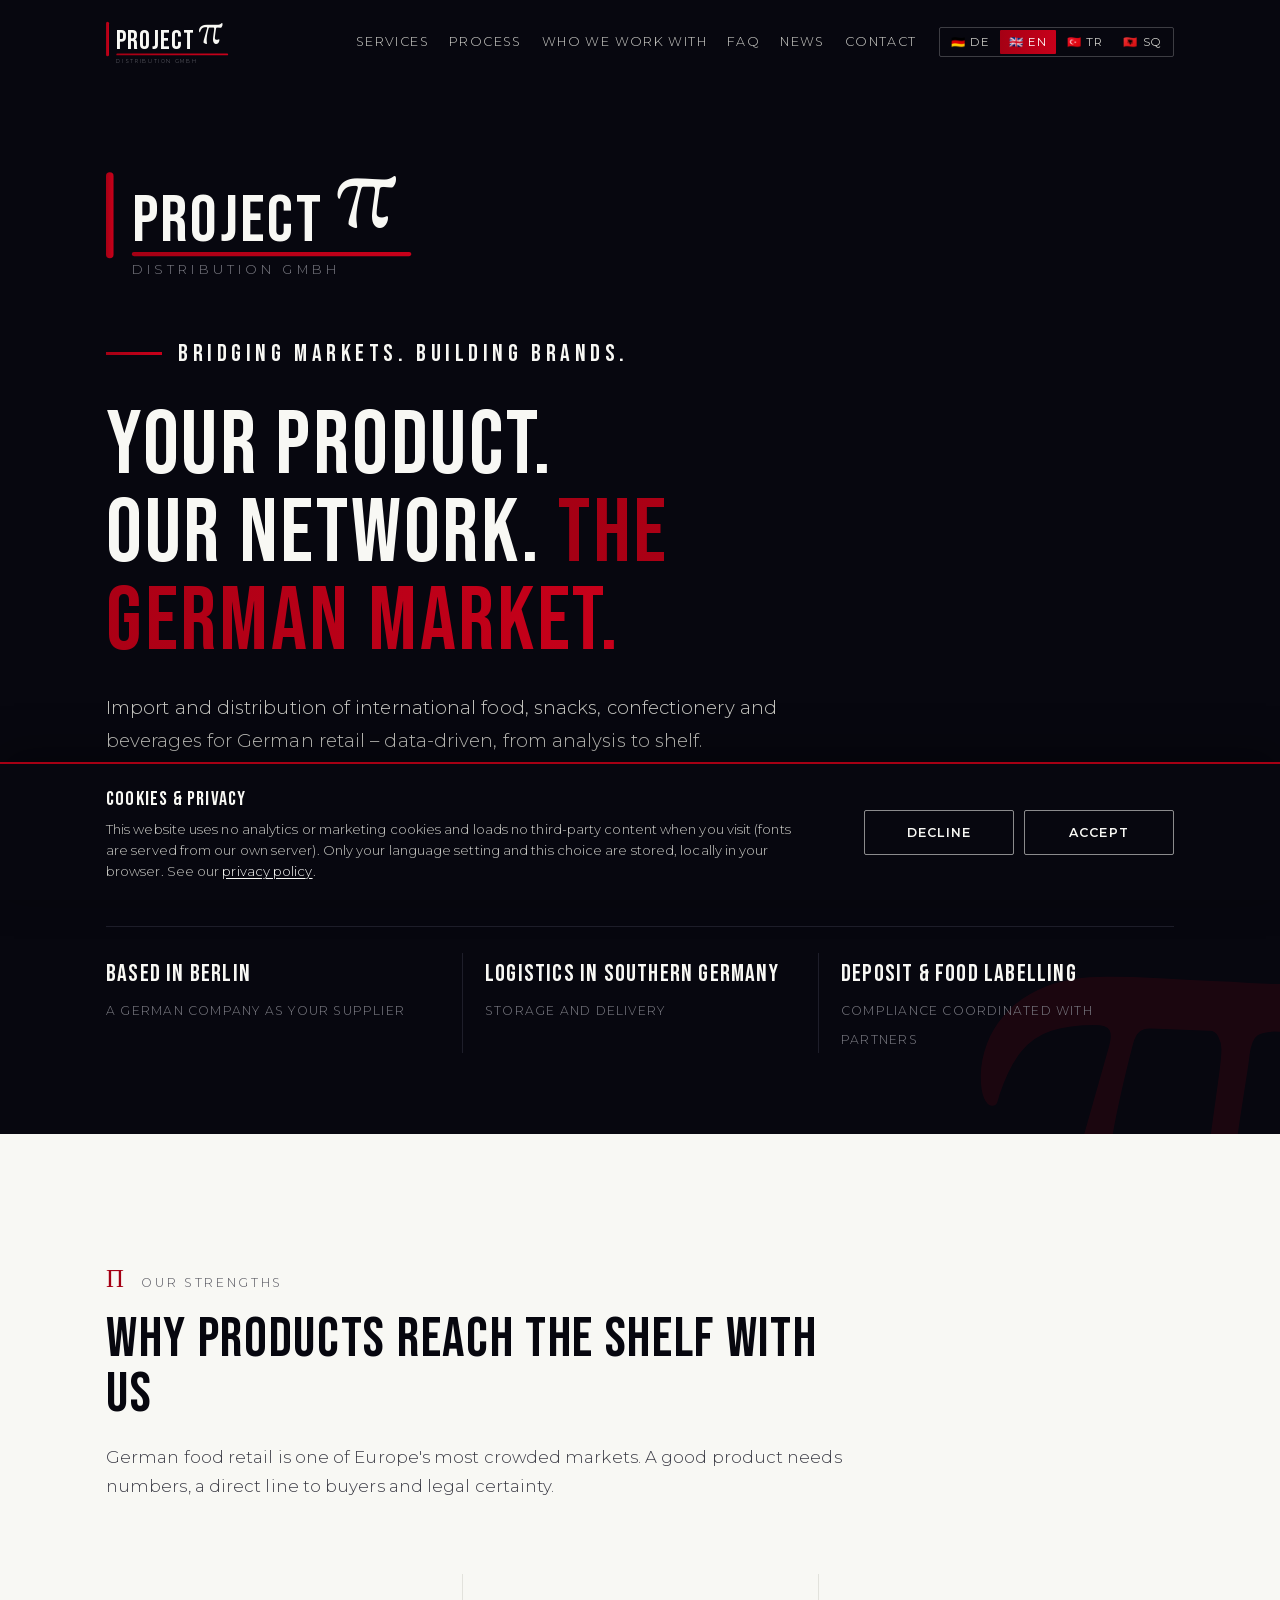
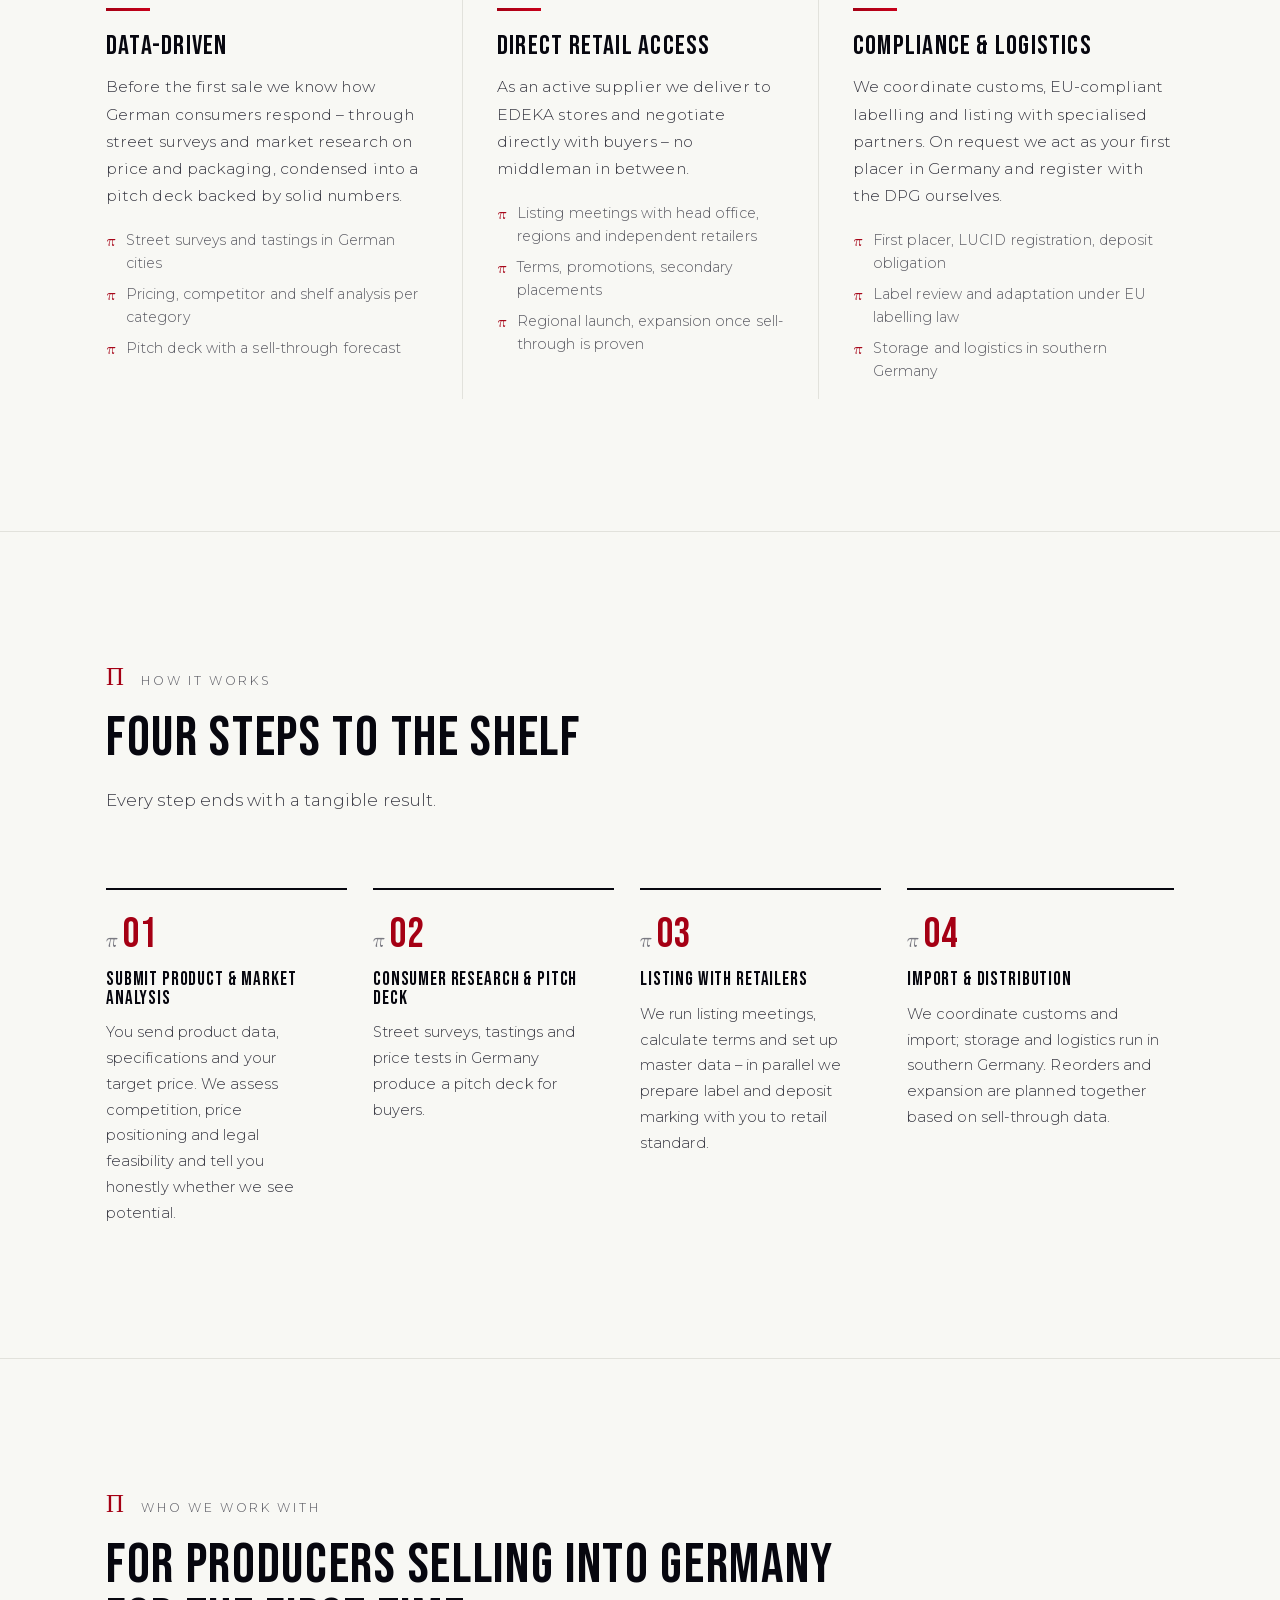
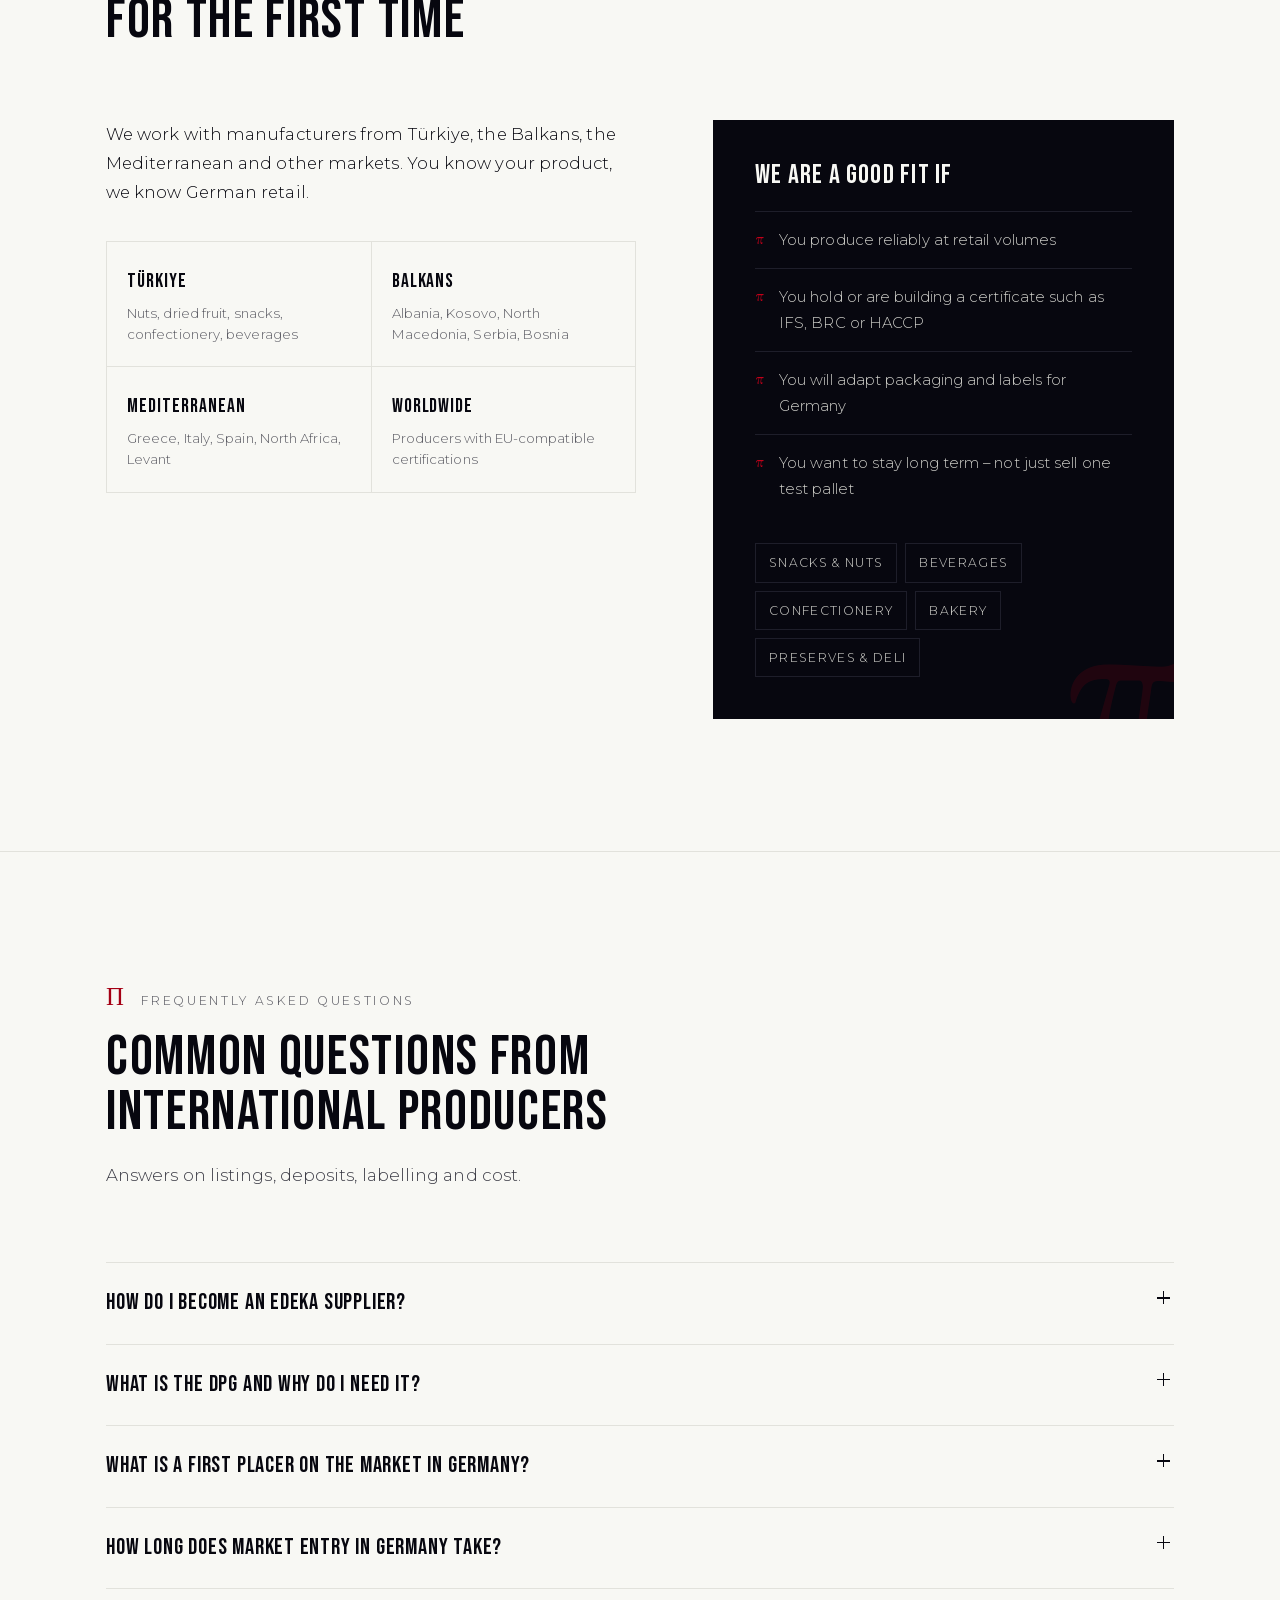
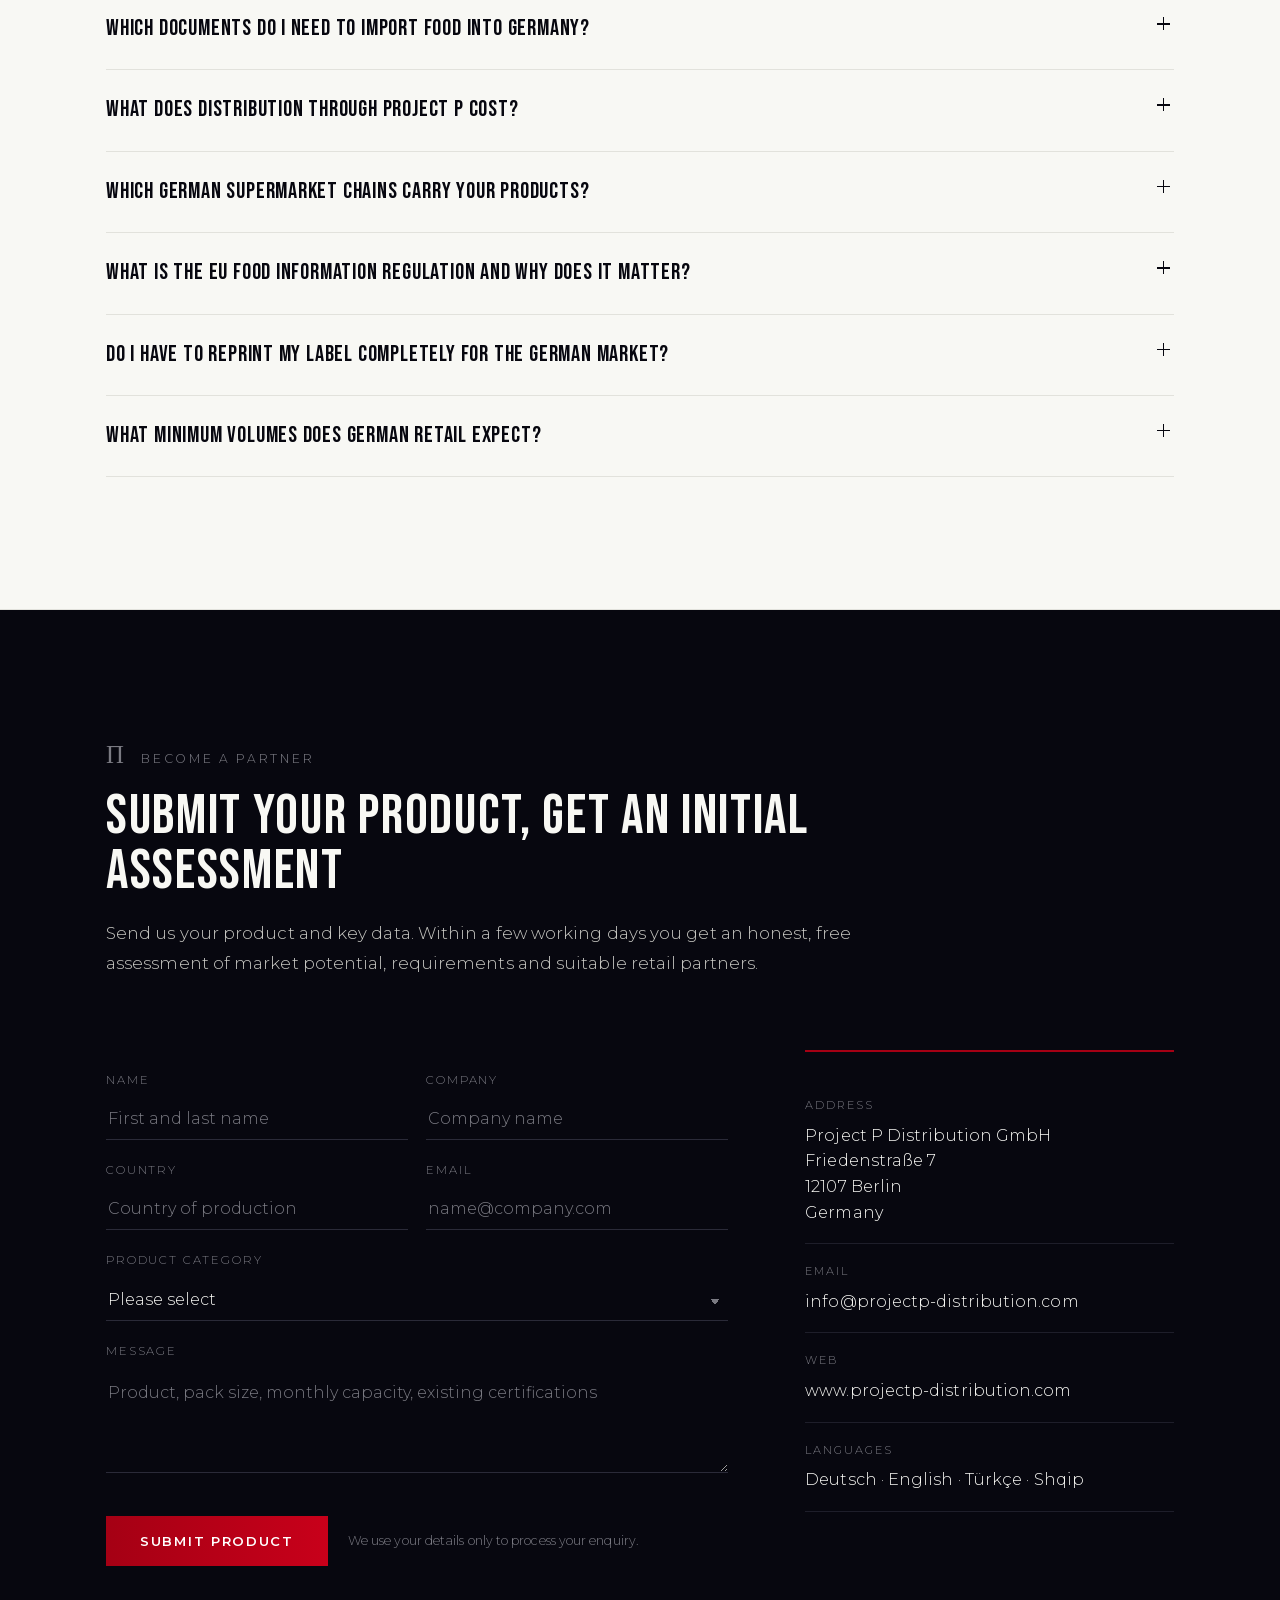
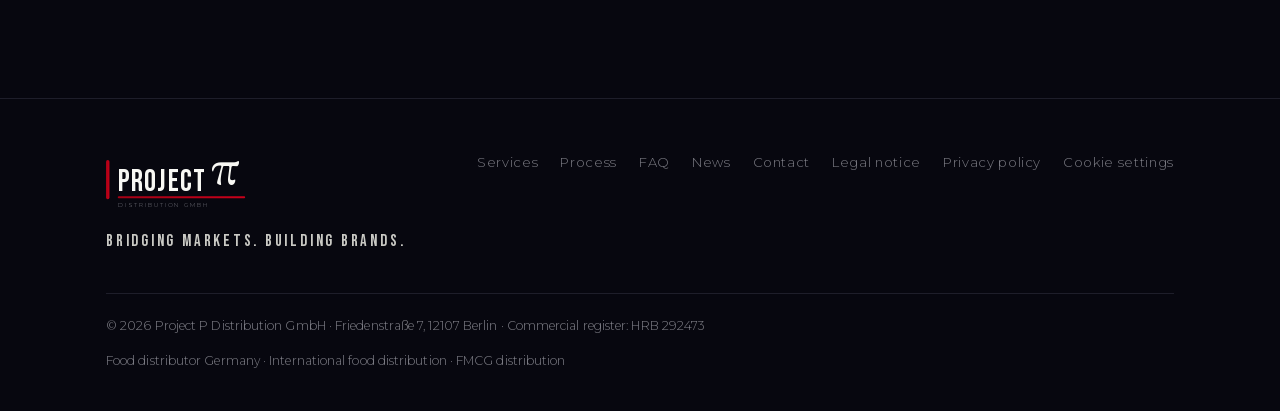
==== commit 07f131ad: "Add files via upload" ====
--- a/index.html
+++ b/index.html
@@ -6,8 +6,8 @@
 <meta name="supported-color-schemes" content="light">
 <meta name="viewport" content="width=device-width, initial-scale=1">
 <title>Project P Distribution GmbH – Lebensmittel Distributor Deutschland | EDEKA Lieferant werden</title>
-<meta name="description" content="Import und Distribution internationaler Lebensmittel und Getränke für EDEKA und den deutschen Einzelhandel. Wir koordinieren Marktforschung, DPG, LMIV, Zoll und Listung mit Partnern.">
-<meta name="keywords" content="Lebensmittel Distributor Deutschland, food distributor Germany, EDEKA Lieferant werden, German supermarket supplier, Lebensmittel Importeur Deutschland, food importer Germany, Lebensmittel Import, Getränke Distribution, Listung EDEKA, Lebensmittel Logistik, Erstinverkehrbringer Deutschland, DPG Anmeldung, Deutsches Pfandsystem, Markteintritt Deutschland Lebensmittel, FMCG distributor Germany, international food distribution Germany, Turkish food distributor Germany, Balkan food distributor Germany, Mediterranean food Germany, Lebensmittel exportieren nach Deutschland, LMIV Kennzeichnung, EU food import regulations, Zollabwicklung Lebensmittel Deutschland, Pfandpflicht Deutschland, Supermarkt Lieferant Deutschland, data driven food distribution">
+<meta name="description" content="Import und Distribution internationaler Lebensmittel und Getränke für EDEKA und den deutschen Einzelhandel. Wir koordinieren Marktforschung, Etikettierung, Zoll und Listung mit Partnern.">
+<meta name="keywords" content="Lebensmittel Distributor Deutschland, food distributor Germany, EDEKA Lieferant werden, German supermarket supplier, Lebensmittel Importeur Deutschland, food importer Germany, Lebensmittel Import, Getränke Distribution, Listung EDEKA, Lebensmittel Logistik, Erstinverkehrbringer Deutschland, Pfandsystem Deutschland, Deutsches Pfandsystem, Markteintritt Deutschland Lebensmittel, FMCG distributor Germany, international food distribution Germany, Turkish food distributor Germany, Balkan food distributor Germany, Mediterranean food Germany, Lebensmittel exportieren nach Deutschland, LMIV Kennzeichnung, EU food import regulations, Zollabwicklung Lebensmittel Deutschland, Pfandpflicht Deutschland, Supermarkt Lieferant Deutschland, data driven food distribution">
 <meta name="robots" content="index, follow, max-snippet:-1, max-image-preview:large">
 <meta name="author" content="Project P Distribution GmbH">
 <link rel="canonical" href="https://www.projectp-distribution.com/">
@@ -26,7 +26,7 @@
 <meta property="og:locale:alternate" content="sq_AL">
 <meta property="og:url" content="https://www.projectp-distribution.com/">
 <meta property="og:title" content="Project P Distribution GmbH – Ihr Zugang zum deutschen Lebensmitteleinzelhandel">
-<meta property="og:description" content="Import und Distribution internationaler Lebensmittel und Getränke für EDEKA und den deutschen Einzelhandel. Wir koordinieren Marktforschung, DPG, LMIV, Zoll und Listung mit Partnern.">
+<meta property="og:description" content="Import und Distribution internationaler Lebensmittel und Getränke für EDEKA und den deutschen Einzelhandel. Wir koordinieren Marktforschung, Etikettierung, Zoll und Listung mit Partnern.">
 <meta name="twitter:card" content="summary">
 <meta name="twitter:title" content="Project P Distribution GmbH – Food Distributor Germany">
 <meta name="twitter:description" content="Bridging markets. Building brands. Internationale Lebensmittelproduzenten in den deutschen Einzelhandel bringen.">
@@ -48,7 +48,7 @@
       "url": "https://www.projectp-distribution.com/",
       "email": "info@projectp-distribution.com",
       "slogan": "Bridging markets. Building brands.",
-      "description": "Datengetriebene Lebensmitteldistribution in Deutschland. Project P Distribution GmbH importiert und vertreibt internationale Lebensmittel, Snacks, Süßwaren und Getränke im deutschen Lebensmitteleinzelhandel, vor allem über EDEKA, und koordiniert mit Partnern Marktforschung, DPG-Anmeldung, LMIV-konforme Kennzeichnung, Zollabwicklung und Listung. Lagerung und Logistik in Süddeutschland.",
+      "description": "Datengetriebene Lebensmitteldistribution in Deutschland. Project P Distribution GmbH importiert und vertreibt internationale Lebensmittel, Snacks, Süßwaren und Getränke im deutschen Lebensmitteleinzelhandel, vor allem über EDEKA, und koordiniert mit Partnern Marktforschung, LMIV-konforme Kennzeichnung, Zollabwicklung und Listung. Lagerung und Logistik in Süddeutschland.",
       "foundingLocation": {
         "@type": "Place",
         "name": "Berlin, Deutschland"
@@ -91,7 +91,7 @@
         "Lebensmittel Distributor Deutschland",
         "EDEKA Lieferant werden",
         "Erstinverkehrbringer Deutschland",
-        "DPG Anmeldung Deutsches Pfandsystem",
+        "Deutsches Pfandsystem Erstinverkehrbringer",
         "LMIV Kennzeichnung",
         "Zollabwicklung Lebensmittel Deutschland",
         "FMCG distributor Germany",
@@ -154,7 +154,7 @@
         "@type": "Country",
         "name": "Deutschland"
       },
-      "description": "Koordination mit Partnern: Erstinverkehrbringer-Rolle auf Wunsch, DPG-Anmeldung und Pfandkennzeichnung, LMIV-konforme Etikettierung, Zollabwicklung und Verpackungsregister LUCID. Lagerung und Logistik in Süddeutschland."
+      "description": "Koordination mit Partnern: LMIV-konforme Etikettierung, Zollabwicklung und Verpackungsregister LUCID; Unterstützung bei der Pfandkennzeichnung. Auf Wunsch tritt Project P als Erstinverkehrbringer in eigenem Namen auf und registriert sich selbst bei der DPG. Lagerung und Logistik in Süddeutschland."
     },
     {
       "@type": "FAQPage",
@@ -174,7 +174,7 @@
           "name": "Was ist die DPG und warum brauche ich sie?",
           "acceptedAnswer": {
             "@type": "Answer",
-            "text": "Die DPG (Deutsche Pfandsystem GmbH) betreibt das Clearing für das deutsche Einwegpfand. Wer pfandpflichtige Einweggetränke erstmals in Deutschland in Verkehr bringt, muss sich dort registrieren und jede Verpackung mit DPG-Zeichen und gültigem EAN kennzeichnen. Das Pfand von 25 Cent wird über die DPG abgerechnet. Ohne Registrierung darf kein Händler Ihr Getränk verkaufen – wir begleiten Anmeldung und Kennzeichnung."
+            "text": "Die DPG (Deutsche Pfandsystem GmbH) betreibt das Clearing für das deutsche Einwegpfand. Wer pfandpflichtige Einweggetränke erstmals in Deutschland in Verkehr bringt, muss sich dort registrieren und jede Verpackung mit DPG-Zeichen und gültigem EAN kennzeichnen. Das Pfand von 25 Cent wird über die DPG abgerechnet. Ohne Registrierung darf kein Händler Ihr Getränk verkaufen. Die Registrierung nimmt der jeweilige Erstinverkehrbringer selbst vor; wir melden keine Produkte im Namen Dritter an, bereiten aber die Kennzeichnung mit Ihnen vor."
           }
         },
         {
@@ -182,7 +182,7 @@
           "name": "Was ist ein Erstinverkehrbringer in Deutschland?",
           "acceptedAnswer": {
             "@type": "Answer",
-            "text": "Erstinverkehrbringer ist, wer ein Produkt erstmals auf dem deutschen Markt bereitstellt – mit der rechtlichen Verantwortung für Lebensmittelsicherheit, Rückverfolgbarkeit, LMIV-Kennzeichnung, LUCID-Registrierung und gegebenenfalls Pfandpflicht. Produzenten außerhalb der EU brauchen dafür einen Lebensmittelunternehmer mit Sitz in der EU. Project P kann diese Rolle einnehmen; die Pflichten regeln wir vertraglich."
+            "text": "Erstinverkehrbringer ist, wer ein Produkt erstmals auf dem deutschen Markt bereitstellt – mit der rechtlichen Verantwortung für Lebensmittelsicherheit, Rückverfolgbarkeit, LMIV-Kennzeichnung, LUCID-Registrierung und gegebenenfalls Pfandpflicht. Produzenten außerhalb der EU brauchen dafür einen Lebensmittelunternehmer mit Sitz in der EU. Project P kann diese Rolle einnehmen und registriert sich dann selbst bei der DPG; die Pflichten regeln wir vertraglich."
           }
         },
         {
@@ -619,7 +619,7 @@
     <div class="trust">
       <div><b data-i18n="hero.t1b">Sitz in Berlin</b><small data-i18n="hero.t1s">Deutsche GmbH als Ihr Lieferant</small></div>
       <div><b data-i18n="hero.t2b">Logistik Süddeutschland</b><small data-i18n="hero.t2s">Lagerung und Auslieferung</small></div>
-      <div><b data-i18n="hero.t3b">DPG &amp; LMIV</b><small data-i18n="hero.t3s">Compliance mit Partnern koordiniert</small></div>
+      <div><b data-i18n="hero.t3b">Pfand &amp; LMIV</b><small data-i18n="hero.t3s">Compliance mit Partnern koordiniert</small></div>
     </div>
   </div>
 </section>
@@ -655,7 +655,7 @@
       <article class="pillar">
         <div class="top" aria-hidden="true"></div>
         <h3 data-i18n="usp.3t">Compliance &amp; Logistik</h3>
-        <p data-i18n="usp.3b">Wir koordinieren DPG, Zoll, LMIV-Etikettierung und Listung mit spezialisierten Partnern; auf Wunsch sind wir Ihr Erstinverkehrbringer in Deutschland.</p>
+        <p data-i18n="usp.3b">Wir koordinieren Zoll, LMIV-Etikettierung und Listung mit spezialisierten Partnern. Auf Wunsch sind wir Ihr Erstinverkehrbringer in Deutschland und registrieren uns selbst bei der DPG.</p>
         <ul>
           <li data-i18n="usp.3l1">Erstinverkehrbringer, LUCID-Registrierung, Pfandpflicht</li>
           <li data-i18n="usp.3l2">Etikettenprüfung und -anpassung nach LMIV</li>
@@ -687,7 +687,7 @@
       <article class="step">
         <div class="no"><span class="pi" aria-hidden="true">π</span>03</div>
         <h3 data-i18n="proc.3t">Listung im Handel</h3>
-        <p data-i18n="proc.3b">Wir führen Listungsgespräche, kalkulieren Konditionen und legen Stammdaten an – parallel bringen wir Etikett, DPG und Registrierungen auf Handelsstandard.</p>
+        <p data-i18n="proc.3b">Wir führen Listungsgespräche, kalkulieren Konditionen und legen Stammdaten an – parallel bereiten wir mit Ihnen Etikett und Pfandkennzeichnung auf Handelsstandard vor.</p>
       </article>
       <article class="step">
         <div class="no"><span class="pi" aria-hidden="true">π</span>04</div>
@@ -744,8 +744,8 @@
     </div>
     <div class="faq">
       <details><summary data-i18n="faq.q1">Wie werde ich EDEKA Lieferant?</summary><div class="ans"><p data-i18n="faq.a1">EDEKA ist genossenschaftlich organisiert: Zentrale, sieben Regionalgesellschaften und selbstständige Kaufleute entscheiden über Listungen. Nötig sind Artikelstammdaten (GLN/GTIN über GS1), LMIV-konforme deutsche Kennzeichnung, ein Zertifikat wie IFS oder BRC, gesicherte Lieferfähigkeit, ein Konditionenmodell und überzeugende Daten. Als Ihr deutscher Lieferant bereiten wir das vor und führen die Listungsgespräche.</p></div></details>
-      <details><summary data-i18n="faq.q2">Was ist die DPG und warum brauche ich sie?</summary><div class="ans"><p data-i18n="faq.a2">Die DPG (Deutsche Pfandsystem GmbH) betreibt das Clearing für das deutsche Einwegpfand. Wer pfandpflichtige Einweggetränke erstmals in Deutschland in Verkehr bringt, muss sich dort registrieren und jede Verpackung mit DPG-Zeichen und gültigem EAN kennzeichnen. Das Pfand von 25 Cent wird über die DPG abgerechnet. Ohne Registrierung darf kein Händler Ihr Getränk verkaufen – wir begleiten Anmeldung und Kennzeichnung.</p></div></details>
-      <details><summary data-i18n="faq.q3">Was ist ein Erstinverkehrbringer in Deutschland?</summary><div class="ans"><p data-i18n="faq.a3">Erstinverkehrbringer ist, wer ein Produkt erstmals auf dem deutschen Markt bereitstellt – mit der rechtlichen Verantwortung für Lebensmittelsicherheit, Rückverfolgbarkeit, LMIV-Kennzeichnung, LUCID-Registrierung und gegebenenfalls Pfandpflicht. Produzenten außerhalb der EU brauchen dafür einen Lebensmittelunternehmer mit Sitz in der EU. Project P kann diese Rolle einnehmen; die Pflichten regeln wir vertraglich.</p></div></details>
+      <details><summary data-i18n="faq.q2">Was ist die DPG und warum brauche ich sie?</summary><div class="ans"><p data-i18n="faq.a2">Die DPG (Deutsche Pfandsystem GmbH) betreibt das Clearing für das deutsche Einwegpfand. Wer pfandpflichtige Einweggetränke erstmals in Deutschland in Verkehr bringt, muss sich dort registrieren und jede Verpackung mit DPG-Zeichen und gültigem EAN kennzeichnen. Das Pfand von 25 Cent wird über die DPG abgerechnet. Ohne Registrierung darf kein Händler Ihr Getränk verkaufen. Die Registrierung nimmt der jeweilige Erstinverkehrbringer selbst vor; wir melden keine Produkte im Namen Dritter an, bereiten aber die Kennzeichnung mit Ihnen vor.</p></div></details>
+      <details><summary data-i18n="faq.q3">Was ist ein Erstinverkehrbringer in Deutschland?</summary><div class="ans"><p data-i18n="faq.a3">Erstinverkehrbringer ist, wer ein Produkt erstmals auf dem deutschen Markt bereitstellt – mit der rechtlichen Verantwortung für Lebensmittelsicherheit, Rückverfolgbarkeit, LMIV-Kennzeichnung, LUCID-Registrierung und gegebenenfalls Pfandpflicht. Produzenten außerhalb der EU brauchen dafür einen Lebensmittelunternehmer mit Sitz in der EU. Project P kann diese Rolle einnehmen und registriert sich dann selbst bei der DPG; die Pflichten regeln wir vertraglich.</p></div></details>
       <details><summary data-i18n="faq.q4">Wie lange dauert ein Markteintritt in Deutschland?</summary><div class="ans"><p data-i18n="faq.a4">Das hängt von Produkt, Marktanalyse und Konsumentenforschung ab. Danach bestimmt der Sortimentszyklus der Kette den Listungstermin. Etikett- oder Rezepturanpassungen verlängern das – wir prüfen beides früh.</p></div></details>
       <details><summary data-i18n="faq.q5">Welche Dokumente brauche ich für den Lebensmittelimport nach Deutschland?</summary><div class="ans"><p data-i18n="faq.a5">Meist: Produktspezifikation, Zutatenverzeichnis mit Allergenen, Nährwerte je 100 g/ml, Haltbarkeit und ein Zertifikat (IFS, BRC oder HACCP-Nachweis). Für den Zoll: Handelsrechnung, Packliste, Ursprungsnachweis und TARIC-Einreihung; bei Produkten tierischen Ursprungs zusätzlich Veterinärzertifikat und TRACES-Anmeldung. Wir prüfen, was fehlt.</p></div></details>
       <details><summary data-i18n="faq.q6">Was kostet eine Distribution über Project P?</summary><div class="ans"><p data-i18n="faq.a6">Einen Pauschalpreis gibt es nicht – Kategorie, Volumen, Pfandpflicht und Anpassungsaufwand bestimmen die Kosten. Entweder kaufen wir Ihre Ware und verdienen an der Handelsspanne, oder wir arbeiten mit festem Projekthonorar für Marktforschung und Listung; oft wird beides kombiniert. Produktprüfung und Ersteinschätzung sind kostenlos.</p></div></details>
@@ -892,14 +892,14 @@
 
 T.de = {
 "meta.title":"Project P Distribution GmbH – Lebensmittel Distributor Deutschland | EDEKA Lieferant werden",
-"meta.desc":"Import und Distribution internationaler Lebensmittel und Getränke für EDEKA und den deutschen Einzelhandel. Wir koordinieren Marktforschung, DPG, LMIV, Zoll und Listung mit Partnern.",
+"meta.desc":"Import und Distribution internationaler Lebensmittel und Getränke für EDEKA und den deutschen Einzelhandel. Wir koordinieren Marktforschung, Etikettierung, Zoll und Listung mit Partnern.",
 "nav.usp":"Leistungen","nav.process":"Ablauf","nav.target":"Für wen","nav.faq":"FAQ","nav.news":"News","nav.contact":"Kontakt",
 "hero.h1":"Ihr Produkt. Unser Netzwerk. <em>Der deutsche Markt.</em>",
 "hero.sub":"Import und Distribution internationaler Lebensmittel, Snacks, Süßwaren und Getränke für den deutschen Einzelhandel – datengetrieben, von der Analyse bis ins Regal.",
 "hero.cta":"Jetzt Partner werden","hero.ctaAlt":"So funktioniert es",
 "hero.t1b":"Sitz in Berlin","hero.t1s":"Deutsche GmbH als Ihr Lieferant",
 "hero.t2b":"Logistik Süddeutschland","hero.t2s":"Lagerung und Auslieferung",
-"hero.t3b":"DPG &amp; LMIV","hero.t3s":"Compliance mit Partnern koordiniert",
+"hero.t3b":"Pfand &amp; LMIV","hero.t3s":"Compliance mit Partnern koordiniert",
 "usp.mark":"Unsere Stärken",
 "usp.title":"Warum Produkte mit uns ins Regal kommen",
 "usp.lead":"Der deutsche Lebensmitteleinzelhandel ist einer der dichtesten Märkte Europas. Hier braucht ein gutes Produkt Zahlen, direkten Draht zum Einkauf und rechtliche Sicherheit.",
@@ -914,7 +914,7 @@
 "usp.2l2":"Konditionen, Werbeplanung, Zweitplatzierungen",
 "usp.2l3":"Regionaler Start, Ausweitung nach Abverkauf",
 "usp.3t":"Compliance &amp; Logistik",
-"usp.3b":"Wir koordinieren DPG, Zoll, LMIV-Etikettierung und Listung mit spezialisierten Partnern; auf Wunsch sind wir Ihr Erstinverkehrbringer in Deutschland.",
+"usp.3b":"Wir koordinieren Zoll, LMIV-Etikettierung und Listung mit spezialisierten Partnern. Auf Wunsch sind wir Ihr Erstinverkehrbringer in Deutschland und registrieren uns selbst bei der DPG.",
 "usp.3l1":"Erstinverkehrbringer, LUCID-Registrierung, Pfandpflicht",
 "usp.3l2":"Etikettenprüfung und -anpassung nach LMIV",
 "usp.3l3":"Lagerung und Logistik in Süddeutschland",
@@ -926,7 +926,7 @@
 "proc.2t":"Marktforschung &amp; Pitchdeck",
 "proc.2b":"Straßenumfragen, Verkostungen und Preistests in Deutschland ergeben ein Pitchdeck für den Einkauf.",
 "proc.3t":"Listung im Handel",
-"proc.3b":"Wir führen Listungsgespräche, kalkulieren Konditionen und legen Stammdaten an – parallel bringen wir Etikett, DPG und Registrierungen auf Handelsstandard.",
+"proc.3b":"Wir führen Listungsgespräche, kalkulieren Konditionen und legen Stammdaten an – parallel bereiten wir mit Ihnen Etikett und Pfandkennzeichnung auf Handelsstandard vor.",
 "proc.4t":"Import &amp; Distribution",
 "proc.4b":"Wir koordinieren Zoll und Import; Lagerung und Logistik laufen in Süddeutschland. Nachbestellungen und Ausweitung planen wir gemeinsam anhand der Abverkaufsdaten.",
 "tgt.mark":"Für wen wir arbeiten",
@@ -948,9 +948,9 @@
 "faq.q1":"Wie werde ich EDEKA Lieferant?",
 "faq.a1":"EDEKA ist genossenschaftlich organisiert: Zentrale, sieben Regionalgesellschaften und selbstständige Kaufleute entscheiden über Listungen. Nötig sind Artikelstammdaten (GLN/GTIN über GS1), LMIV-konforme deutsche Kennzeichnung, ein Zertifikat wie IFS oder BRC, gesicherte Lieferfähigkeit, ein Konditionenmodell und überzeugende Daten. Als Ihr deutscher Lieferant bereiten wir das vor und führen die Listungsgespräche.",
 "faq.q2":"Was ist die DPG und warum brauche ich sie?",
-"faq.a2":"Die DPG (Deutsche Pfandsystem GmbH) betreibt das Clearing für das deutsche Einwegpfand. Wer pfandpflichtige Einweggetränke erstmals in Deutschland in Verkehr bringt, muss sich dort registrieren und jede Verpackung mit DPG-Zeichen und gültigem EAN kennzeichnen. Das Pfand von 25 Cent wird über die DPG abgerechnet. Ohne Registrierung darf kein Händler Ihr Getränk verkaufen – wir begleiten Anmeldung und Kennzeichnung.",
+"faq.a2":"Die DPG (Deutsche Pfandsystem GmbH) betreibt das Clearing für das deutsche Einwegpfand. Wer pfandpflichtige Einweggetränke erstmals in Deutschland in Verkehr bringt, muss sich dort registrieren und jede Verpackung mit DPG-Zeichen und gültigem EAN kennzeichnen. Das Pfand von 25 Cent wird über die DPG abgerechnet. Ohne Registrierung darf kein Händler Ihr Getränk verkaufen. Die Registrierung nimmt der jeweilige Erstinverkehrbringer selbst vor; wir melden keine Produkte im Namen Dritter an, bereiten aber die Kennzeichnung mit Ihnen vor.",
 "faq.q3":"Was ist ein Erstinverkehrbringer in Deutschland?",
-"faq.a3":"Erstinverkehrbringer ist, wer ein Produkt erstmals auf dem deutschen Markt bereitstellt – mit der rechtlichen Verantwortung für Lebensmittelsicherheit, Rückverfolgbarkeit, LMIV-Kennzeichnung, LUCID-Registrierung und gegebenenfalls Pfandpflicht. Produzenten außerhalb der EU brauchen dafür einen Lebensmittelunternehmer mit Sitz in der EU. Project P kann diese Rolle einnehmen; die Pflichten regeln wir vertraglich.",
+"faq.a3":"Erstinverkehrbringer ist, wer ein Produkt erstmals auf dem deutschen Markt bereitstellt – mit der rechtlichen Verantwortung für Lebensmittelsicherheit, Rückverfolgbarkeit, LMIV-Kennzeichnung, LUCID-Registrierung und gegebenenfalls Pfandpflicht. Produzenten außerhalb der EU brauchen dafür einen Lebensmittelunternehmer mit Sitz in der EU. Project P kann diese Rolle einnehmen und registriert sich dann selbst bei der DPG; die Pflichten regeln wir vertraglich.",
 "faq.q4":"Wie lange dauert ein Markteintritt in Deutschland?",
 "faq.a4":"Das hängt von Produkt, Marktanalyse und Konsumentenforschung ab. Danach bestimmt der Sortimentszyklus der Kette den Listungstermin. Etikett- oder Rezepturanpassungen verlängern das – wir prüfen beides früh.",
 "faq.q5":"Welche Dokumente brauche ich für den Lebensmittelimport nach Deutschland?",
@@ -995,14 +995,14 @@
 
 T.en = {
 "meta.title":"Project P Distribution GmbH – Food Distributor Germany | Become an EDEKA Supplier",
-"meta.desc":"Data-driven food distribution from Berlin. We bring international food, snacks and beverages into German retail: consumer research, DPG registration, food labelling, customs clearance and listings with German supermarket chains.",
+"meta.desc":"Data-driven food distribution from Berlin. We bring international food, snacks and beverages into German retail: consumer research, food labelling, customs clearance and listings with German supermarket chains.",
 "nav.usp":"Services","nav.process":"Process","nav.target":"Who we work with","nav.faq":"FAQ","nav.news":"News","nav.contact":"Contact",
 "hero.h1":"Your product. Our network. <em>The German market.</em>",
 "hero.sub":"Import and distribution of international food, snacks, confectionery and beverages for German retail – data-driven, from analysis to shelf.",
 "hero.cta":"Become a partner","hero.ctaAlt":"See how it works",
 "hero.t1b":"Based in Berlin","hero.t1s":"A German company as your supplier",
 "hero.t2b":"Logistics in southern Germany","hero.t2s":"Storage and delivery",
-"hero.t3b":"DPG &amp; food labelling","hero.t3s":"Compliance coordinated with partners",
+"hero.t3b":"Deposit &amp; food labelling","hero.t3s":"Compliance coordinated with partners",
 "usp.mark":"Our strengths",
 "usp.title":"Why products reach the shelf with us",
 "usp.lead":"German food retail is one of Europe's most crowded markets. A good product needs numbers, a direct line to buyers and legal certainty.",
@@ -1017,7 +1017,7 @@
 "usp.2l2":"Terms, promotions, secondary placements",
 "usp.2l3":"Regional launch, expansion once sell-through is proven",
 "usp.3t":"Compliance &amp; logistics",
-"usp.3b":"We coordinate DPG, customs, EU-compliant labelling and listing with specialised partners; on request we act as your first placer in Germany.",
+"usp.3b":"We coordinate customs, EU-compliant labelling and listing with specialised partners. On request we act as your first placer in Germany and register with the DPG ourselves.",
 "usp.3l1":"First placer, LUCID registration, deposit obligation",
 "usp.3l2":"Label review and adaptation under EU labelling law",
 "usp.3l3":"Storage and logistics in southern Germany",
@@ -1029,7 +1029,7 @@
 "proc.2t":"Consumer research &amp; pitch deck",
 "proc.2b":"Street surveys, tastings and price tests in Germany produce a pitch deck for buyers.",
 "proc.3t":"Listing with retailers",
-"proc.3b":"We run listing meetings, calculate terms and set up master data – in parallel we bring label, DPG and registrations up to retail standard.",
+"proc.3b":"We run listing meetings, calculate terms and set up master data – in parallel we prepare label and deposit marking with you to retail standard.",
 "proc.4t":"Import &amp; distribution",
 "proc.4b":"We coordinate customs and import; storage and logistics run in southern Germany. Reorders and expansion are planned together based on sell-through data.",
 "tgt.mark":"Who we work with",
@@ -1051,9 +1051,9 @@
 "faq.q1":"How do I become an EDEKA supplier?",
 "faq.a1":"EDEKA is a cooperative: head office, seven regional companies and independent retailers decide on listings. You need article master data (GLN/GTIN via GS1), German labelling compliant with EU regulation 1169/2011, a certificate such as IFS or BRC, reliable supply, a terms model and convincing data. As your German supplier we prepare this and run the listing meetings.",
 "faq.q2":"What is the DPG and why do I need it?",
-"faq.a2":"The DPG (Deutsche Pfandsystem GmbH) runs the clearing for Germany's one-way deposit. Anyone placing deposit-liable single-use beverages on the German market for the first time must register there and mark every pack with the DPG logo and a valid EAN. The 25-cent deposit is cleared via the DPG. Without registration no retailer may sell your drink – we support registration and marking.",
+"faq.a2":"The DPG (Deutsche Pfandsystem GmbH) runs the clearing for Germany's one-way deposit. Anyone placing deposit-liable single-use beverages on the German market for the first time must register there and mark every pack with the DPG logo and a valid EAN. The 25-cent deposit is cleared via the DPG. Without registration no retailer may sell your drink. Registration is done by the respective first placer itself; we do not register products on behalf of third parties, but we help you prepare the marking.",
 "faq.q3":"What is a first placer on the market in Germany?",
-"faq.a3":"The first placer is whoever makes a product available on the German market for the first time – with legal responsibility for food safety, traceability, labelling under EU regulation 1169/2011, LUCID registration and, where applicable, the deposit. Producers outside the EU need a food business operator established in the EU. Project P can take on this role; the duties are set out in a contract.",
+"faq.a3":"The first placer is whoever makes a product available on the German market for the first time – with legal responsibility for food safety, traceability, labelling under EU regulation 1169/2011, LUCID registration and, where applicable, the deposit. Producers outside the EU need a food business operator established in the EU. Project P can take on this role and then registers with the DPG itself; the duties are set out in a contract.",
 "faq.q4":"How long does market entry in Germany take?",
 "faq.a4":"That depends on the product, market analysis and consumer research. After that, the chain's range review cycle sets the listing date. Label or recipe changes add time – so we check both early.",
 "faq.q5":"Which documents do I need to import food into Germany?",
@@ -1098,14 +1098,14 @@
 
 T.tr = {
 "meta.title":"Project P Distribution GmbH – Almanya Gıda Distribütörü | EDEKA Tedarikçisi Olun",
-"meta.desc":"Berlin merkezli, veriye dayalı gıda distribütörü. Uluslararası gıda, atıştırmalık ve içecekleri Alman perakendesine taşıyoruz: pazar araştırması, DPG kaydı, etiketleme, gümrükleme ve zincir marketlerde listelenme.",
+"meta.desc":"Berlin merkezli, veriye dayalı gıda distribütörü. Uluslararası gıda, atıştırmalık ve içecekleri Alman perakendesine taşıyoruz: pazar araştırması, etiketleme, gümrükleme ve zincir marketlerde listelenme.",
 "nav.usp":"Hizmetler","nav.process":"Süreç","nav.target":"Kimlerle çalışıyoruz","nav.faq":"SSS","nav.news":"Haberler","nav.contact":"İletişim",
 "hero.h1":"Ürününüz. Ağımız. <em>Alman pazarı.</em>",
 "hero.sub":"Uluslararası gıda, atıştırmalık, şekerleme ve içeceklerin Alman perakendesi için ithalatı ve dağıtımı – veriye dayalı, analizden rafa.",
 "hero.cta":"Partner olun","hero.ctaAlt":"Nasıl işliyor",
 "hero.t1b":"Berlin merkezli","hero.t1s":"Tedarikçiniz olarak Alman şirketi",
 "hero.t2b":"Güney Almanya'da lojistik","hero.t2s":"Depolama ve teslimat",
-"hero.t3b":"DPG ve etiketleme","hero.t3s":"Mevzuat uyumu partnerlerle koordine edilir",
+"hero.t3b":"Depozito ve etiketleme","hero.t3s":"Mevzuat uyumu partnerlerle koordine edilir",
 "usp.mark":"Güçlü yanlarımız",
 "usp.title":"Ürünler neden bizimle rafa çıkar",
 "usp.lead":"Alman gıda perakendesi Avrupa'nın en yoğun pazarlarından biridir. İyi bir ürün rakamlara, satın almacılarla doğrudan iletişime ve hukuki güvenceye ihtiyaç duyar.",
@@ -1120,7 +1120,7 @@
 "usp.2l2":"Koşullar, promosyonlar, ikincil teşhir",
 "usp.2l3":"Bölgesel başlangıç, satış kanıtlanınca yaygınlaşma",
 "usp.3t":"Mevzuat ve lojistik",
-"usp.3b":"DPG, gümrük, AB'ye uygun etiketleme ve listelemeyi uzman partnerlerle koordine ediyoruz; talep halinde Almanya'da ilk piyasaya süren taraf oluyoruz.",
+"usp.3b":"Gümrük, AB'ye uygun etiketleme ve listelemeyi uzman partnerlerle koordine ediyoruz. Talep halinde Almanya'da ilk piyasaya süren taraf oluyor ve DPG'ye kendimiz kayıt oluyoruz.",
 "usp.3l1":"İlk piyasaya süren, LUCID kaydı, depozito yükümlülüğü",
 "usp.3l2":"AB etiket mevzuatına göre etiket kontrolü ve uyarlaması",
 "usp.3l3":"Güney Almanya'da depolama ve lojistik",
@@ -1132,7 +1132,7 @@
 "proc.2t":"Tüketici araştırması ve sunum",
 "proc.2b":"Almanya'da sokak anketleri, tadımlar ve fiyat testleri satın almacılar için bir sunuma dönüşür.",
 "proc.3t":"Perakendede listelenme",
-"proc.3b":"Listeleme görüşmelerini yürütür, koşulları hesaplar ve ana verileri oluştururuz – aynı anda etiket, DPG ve kayıtları perakende standardına getiririz.",
+"proc.3b":"Listeleme görüşmelerini yürütür, koşulları hesaplar ve ana verileri oluştururuz – aynı anda etiket ve depozito işaretini sizinle birlikte perakende standardına hazırlarız.",
 "proc.4t":"İthalat ve dağıtım",
 "proc.4b":"Gümrük ve ithalatı koordine ederiz; depolama ve lojistik Güney Almanya'da yürür. Yeni siparişleri ve büyümeyi satış verileriyle birlikte planlarız.",
 "tgt.mark":"Kimlerle çalışıyoruz",
@@ -1154,9 +1154,9 @@
 "faq.q1":"EDEKA tedarikçisi nasıl olurum?",
 "faq.a1":"EDEKA kooperatiftir: merkez, yedi bölge şirketi ve bağımsız market sahipleri listelemeye karar verir. Ürün ana verisi (GS1 üzerinden GLN/GTIN), 1169/2011 sayılı AB tüzüğüne uygun Almanca etiket, IFS veya BRC gibi bir sertifika, güvenilir tedarik, bir koşul modeli ve ikna edici veriler gerekir. Alman tedarikçiniz olarak bunları hazırlar, listeleme görüşmelerini yürütürüz.",
 "faq.q2":"DPG nedir ve neden gereklidir?",
-"faq.a2":"DPG (Deutsche Pfandsystem GmbH), Almanya'daki tek kullanımlık depozitonun takasını işletir. Depozitoya tabi tek kullanımlık içecekleri Almanya'da ilk kez piyasaya süren taraf DPG'ye kayıt olmalı ve her ambalajı DPG işareti ve geçerli bir EAN ile işaretlemelidir. 25 sentlik depozito DPG üzerinden mahsuplaşır. Kayıt olmadan hiçbir perakendeci içeceğinizi satamaz – kayıt ve işaretlemeye eşlik ederiz.",
+"faq.a2":"DPG (Deutsche Pfandsystem GmbH), Almanya'daki tek kullanımlık depozitonun takasını işletir. Depozitoya tabi tek kullanımlık içecekleri Almanya'da ilk kez piyasaya süren taraf DPG'ye kayıt olmalı ve her ambalajı DPG işareti ve geçerli bir EAN ile işaretlemelidir. 25 sentlik depozito DPG üzerinden mahsuplaşır. Kayıt olmadan hiçbir perakendeci içeceğinizi satamaz. Kaydı ilgili ilk piyasaya süren taraf kendisi yapar; üçüncü kişiler adına ürün kaydetmeyiz, ancak işaretlemeyi sizinle birlikte hazırlarız.",
 "faq.q3":"Almanya'da ilk piyasaya süren taraf ne demek?",
-"faq.a3":"İlk piyasaya süren, bir ürünü Alman pazarında ilk kez satışa sunan taraftır; gıda güvenliği, izlenebilirlik, 1169/2011'e uygun etiketleme, LUCID kaydı ve gerektiğinde depozito için hukuki sorumluluk taşır. AB dışındaki üreticiler AB'de yerleşik bir gıda işletmecisine ihtiyaç duyar. Project P bu rolü alabilir; yükümlülükler sözleşmeyle düzenlenir.",
+"faq.a3":"İlk piyasaya süren, bir ürünü Alman pazarında ilk kez satışa sunan taraftır; gıda güvenliği, izlenebilirlik, 1169/2011'e uygun etiketleme, LUCID kaydı ve gerektiğinde depozito için hukuki sorumluluk taşır. AB dışındaki üreticiler AB'de yerleşik bir gıda işletmecisine ihtiyaç duyar. Project P bu rolü alabilir ve DPG'ye kendisi kayıt olur; yükümlülükler sözleşmeyle düzenlenir.",
 "faq.q4":"Almanya'ya giriş ne kadar sürer?",
 "faq.a4":"Bu, ürüne, pazar analizine ve tüketici araştırmasına bağlıdır. Ardından listeleme tarihini zincirin ürün gamı dönemi belirler. Etiket veya reçete değişiklikleri süreyi uzatır – ikisini erken kontrol ederiz.",
 "faq.q5":"Almanya'ya gıda ithalatı için hangi belgeler gerekir?",
@@ -1201,14 +1201,14 @@
 
 T.sq = {
 "meta.title":"Project P Distribution GmbH – Distributor Ushqimor në Gjermani | Bëhuni furnitor i EDEKA-s",
-"meta.desc":"Distribucion ushqimor i bazuar në të dhëna, me qendër në Berlin. Sjellim ushqime, snacks dhe pije ndërkombëtare në tregtinë gjermane: hulumtim tregu, regjistrim DPG, etiketim, doganë dhe listim në zinxhirët e supermarketeve.",
+"meta.desc":"Distribucion ushqimor i bazuar në të dhëna, me qendër në Berlin. Sjellim ushqime, snacks dhe pije ndërkombëtare në tregtinë gjermane: hulumtim tregu, etiketim, doganë dhe listim në zinxhirët e supermarketeve.",
 "nav.usp":"Shërbimet","nav.process":"Procesi","nav.target":"Me kë punojmë","nav.faq":"Pyetje","nav.news":"Lajme","nav.contact":"Kontakt",
 "hero.h1":"Produkti juaj. Rrjeti ynë. <em>Tregu gjerman.</em>",
 "hero.sub":"Import dhe shpërndarje e ushqimeve, snacks, ëmbëlsirave dhe pijeve ndërkombëtare për tregtinë gjermane – mbi bazë të dhënash, nga analiza deri në raft.",
 "hero.cta":"Bëhuni partner","hero.ctaAlt":"Si funksionon",
 "hero.t1b":"Me seli në Berlin","hero.t1s":"Një shoqëri gjermane si furnitori juaj",
 "hero.t2b":"Logjistikë në Gjermaninë jugore","hero.t2s":"Ruajtje dhe shpërndarje",
-"hero.t3b":"DPG dhe etiketim","hero.t3s":"Pajtueshmëria koordinohet me partnerë",
+"hero.t3b":"Depozitë dhe etiketim","hero.t3s":"Pajtueshmëria koordinohet me partnerë",
 "usp.mark":"Pikat tona të forta",
 "usp.title":"Pse produktet arrijnë në raft me ne",
 "usp.lead":"Tregtia ushqimore gjermane është ndër tregjet më të ngopura në Evropë. Një produkt i mirë ka nevojë për shifra, lidhje të drejtpërdrejtë me blerësit dhe siguri ligjore.",
@@ -1223,7 +1223,7 @@
 "usp.2l2":"Kushtet, promocionet, vendosjet dytësore",
 "usp.2l3":"Nisje rajonale dhe zgjerim pasi shitja dëshmohet",
 "usp.3t":"Pajtueshmëri dhe logjistikë",
-"usp.3b":"Koordinojmë me partnerë të specializuar DPG-në, doganën, etiketimin sipas BE-së dhe listimin; sipas kërkesës jemi vënësi juaj i parë në treg në Gjermani.",
+"usp.3b":"Koordinojmë me partnerë të specializuar doganën, etiketimin sipas BE-së dhe listimin. Sipas kërkesës jemi vënësi juaj i parë në treg në Gjermani dhe regjistrohemi vetë në DPG.",
 "usp.3l1":"Vënës i parë në treg, regjistrimi LUCID, detyrimi i depozitës",
 "usp.3l2":"Kontroll dhe përshtatje e etiketës sipas legjislacionit të BE-së",
 "usp.3l3":"Ruajtje dhe logjistikë në Gjermaninë jugore",
@@ -1235,7 +1235,7 @@
 "proc.2t":"Hulumtim konsumatori dhe prezantim",
 "proc.2b":"Anketat në rrugë, degustimet dhe testet e çmimit në Gjermani kthehen në një prezantim për blerësit.",
 "proc.3t":"Listimi në tregti",
-"proc.3b":"Zhvillojmë takimet e listimit, llogaritim kushtet dhe krijojmë të dhënat bazë – paralelisht sjellim etiketën, DPG-në dhe regjistrimet në standardin e tregtisë.",
+"proc.3b":"Zhvillojmë takimet e listimit, llogaritim kushtet dhe krijojmë të dhënat bazë – paralelisht përgatisim me ju etiketën dhe shënimin e depozitës sipas standardit të tregtisë.",
 "proc.4t":"Import dhe shpërndarje",
 "proc.4b":"Koordinojmë doganën dhe importin; ruajtja dhe logjistika kryhen në Gjermaninë jugore. Porositë e reja dhe zgjerimin i planifikojmë bashkë sipas të dhënave të shitjes.",
 "tgt.mark":"Me kë punojmë",
@@ -1257,9 +1257,9 @@
 "faq.q1":"Si bëhem furnitor i EDEKA-s?",
 "faq.a1":"EDEKA është kooperativë: qendra, shtatë shoqëri rajonale dhe tregtarë të pavarur vendosin për listimet. Ju duhen të dhëna bazë të artikullit (GLN/GTIN përmes GS1), etiketim në gjermanisht sipas rregullores së BE-së 1169/2011, një certifikatë si IFS ose BRC, furnizim i sigurt, një model kushtesh dhe të dhëna bindëse. Si furnitori juaj gjerman i përgatisim këto dhe zhvillojmë takimet e listimit.",
 "faq.q2":"Çfarë është DPG dhe pse më duhet?",
-"faq.a2":"DPG (Deutsche Pfandsystem GmbH) menaxhon shlyerjen e depozitës gjermane për paketimet njëpërdorimshe. Kush vendos për herë të parë në Gjermani pije njëpërdorimshe me detyrim depozite duhet të regjistrohet në DPG dhe të shënojë çdo paketim me logon DPG dhe një EAN të vlefshëm. Depozita prej 25 centësh shlyhet përmes DPG. Pa regjistrim asnjë tregtar nuk mund ta shesë pijen tuaj – ne ju shoqërojmë në regjistrim dhe shënjim.",
+"faq.a2":"DPG (Deutsche Pfandsystem GmbH) menaxhon shlyerjen e depozitës gjermane për paketimet njëpërdorimshe. Kush vendos për herë të parë në Gjermani pije njëpërdorimshe me detyrim depozite duhet të regjistrohet në DPG dhe të shënojë çdo paketim me logon DPG dhe një EAN të vlefshëm. Depozita prej 25 centësh shlyhet përmes DPG. Pa regjistrim asnjë tregtar nuk mund ta shesë pijen tuaj. Regjistrimin e bën vetë vënësi përkatës i parë në treg; ne nuk regjistrojmë produkte në emër të të tretëve, por përgatisim me ju shënimin.",
 "faq.q3":"Kush konsiderohet vënës i parë në treg në Gjermani?",
-"faq.a3":"Vënës i parë në treg është ai që e vë një produkt për herë të parë në tregun gjerman – me përgjegjësi ligjore për sigurinë ushqimore, gjurmueshmërinë, etiketimin sipas 1169/2011, regjistrimin LUCID dhe, sipas rastit, depozitën. Prodhuesit jashtë BE-së kanë nevojë për një operator ushqimor me seli në BE. Project P mund ta marrë këtë rol; detyrimet rregullohen me kontratë.",
+"faq.a3":"Vënës i parë në treg është ai që e vë një produkt për herë të parë në tregun gjerman – me përgjegjësi ligjore për sigurinë ushqimore, gjurmueshmërinë, etiketimin sipas 1169/2011, regjistrimin LUCID dhe, sipas rastit, depozitën. Prodhuesit jashtë BE-së kanë nevojë për një operator ushqimor me seli në BE. Project P mund ta marrë këtë rol dhe pastaj regjistrohet vetë në DPG; detyrimet rregullohen me kontratë.",
 "faq.q4":"Sa zgjat hyrja në tregun gjerman?",
 "faq.a4":"Kjo varet nga produkti, analiza e tregut dhe hulumtimi i konsumatorit. Pastaj datën e listimit e përcakton cikli i asortimentit të zinxhirit. Ndryshimet në etiketë ose recepturë e zgjasin afatin – i kontrollojmë herët.",
 "faq.q5":"Cilat dokumente më duhen për importin e ushqimeve në Gjermani?",
